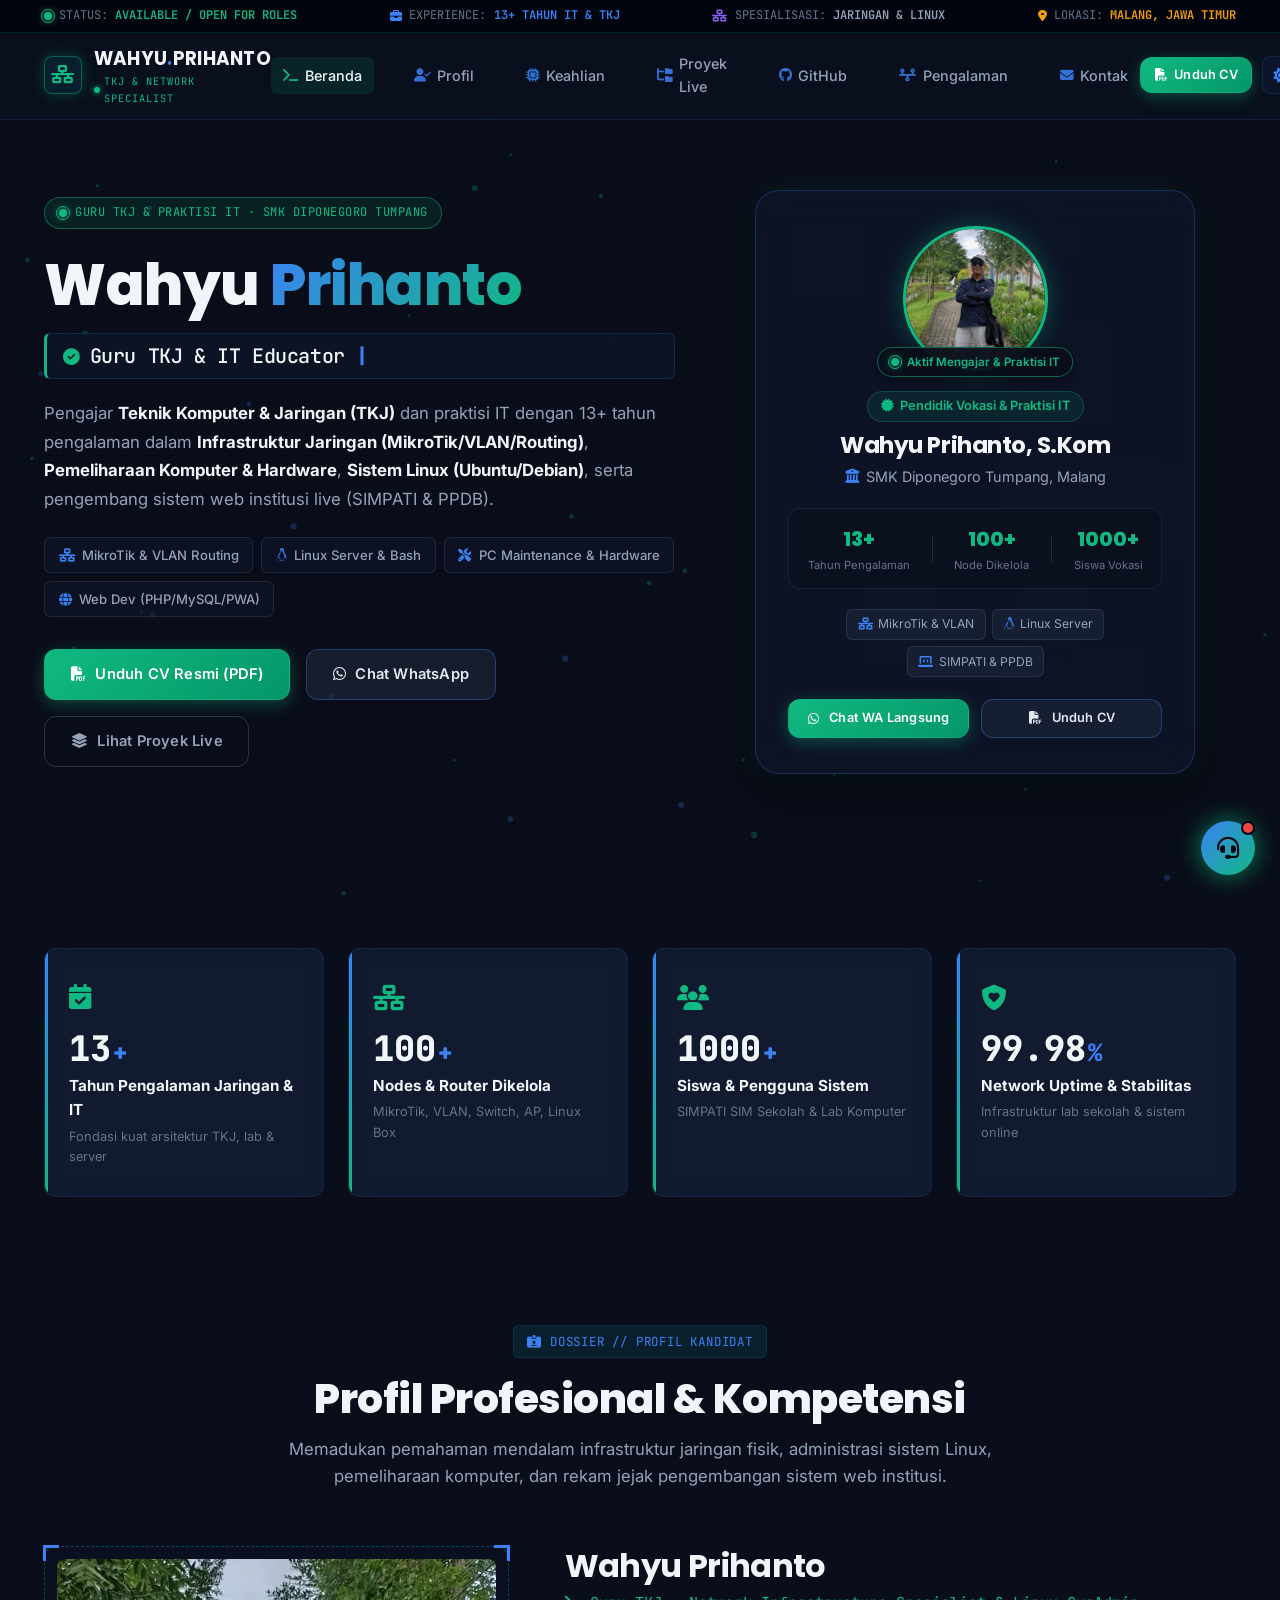
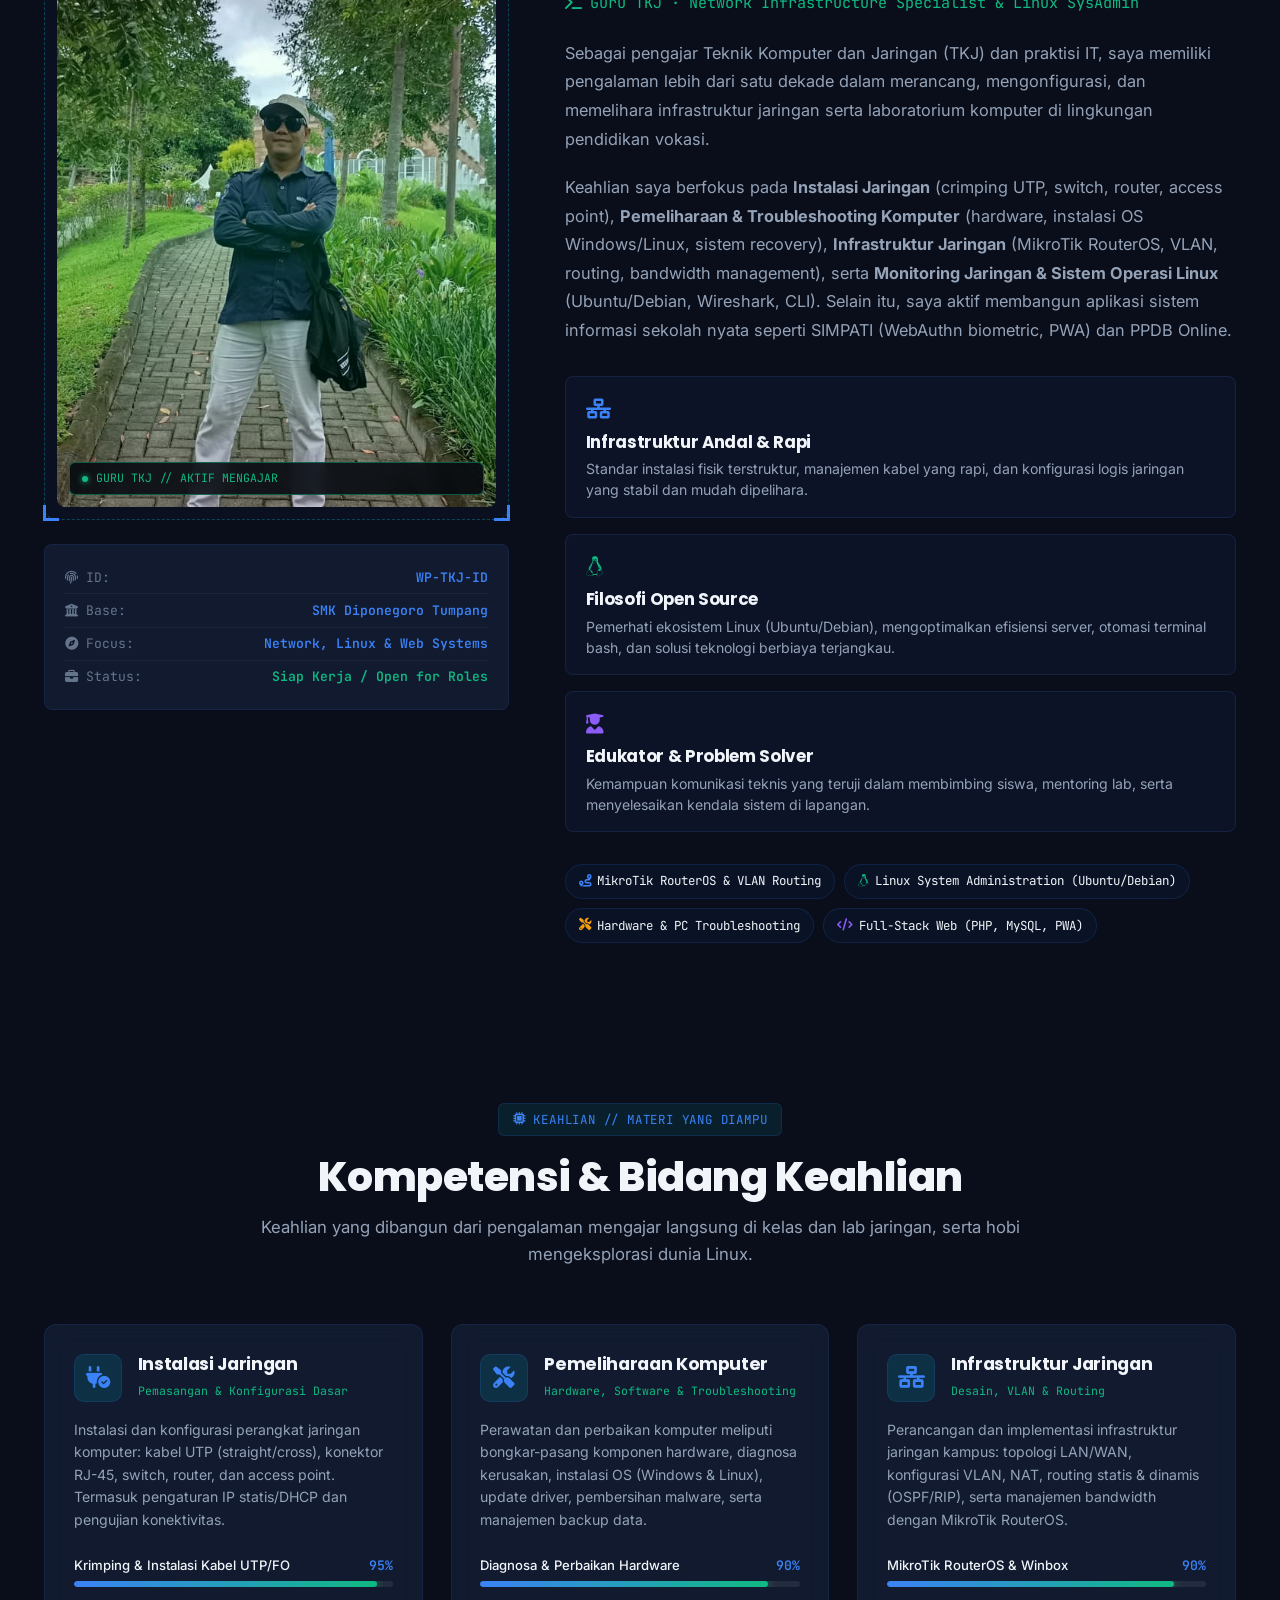
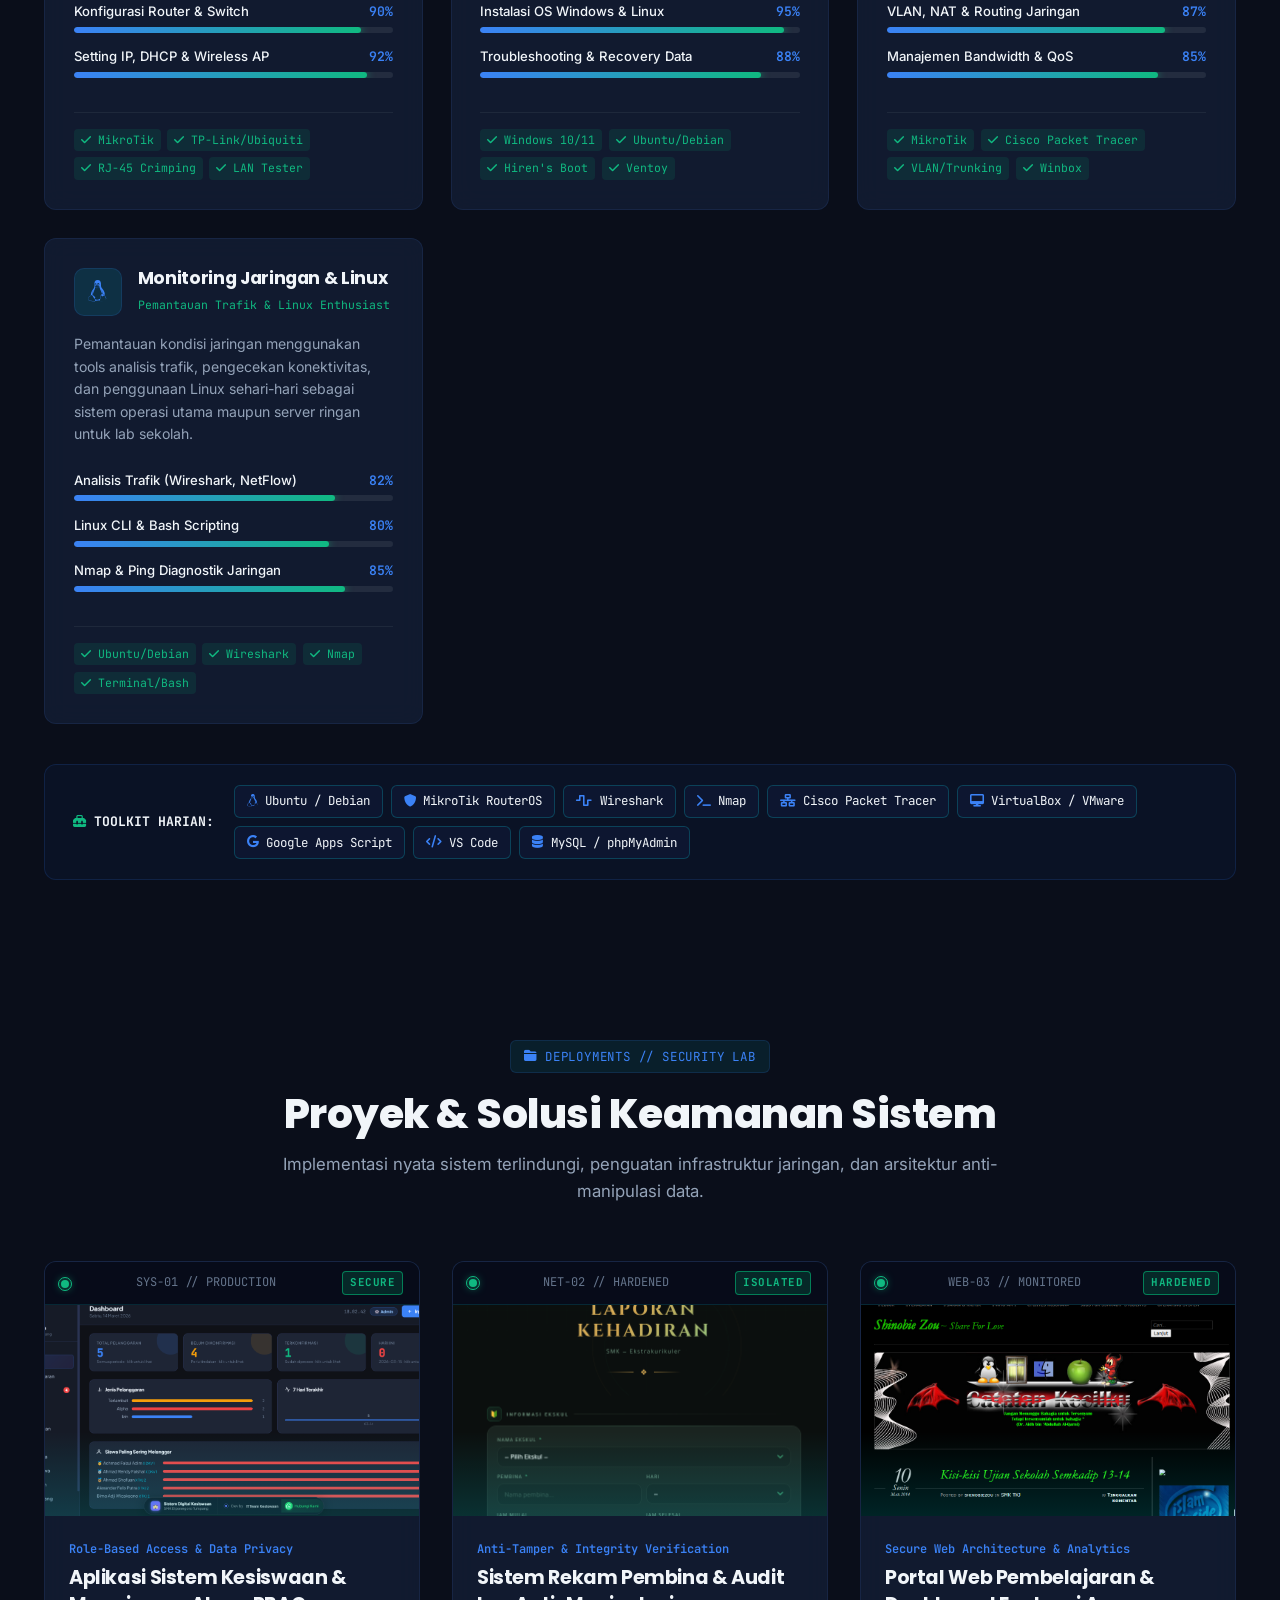
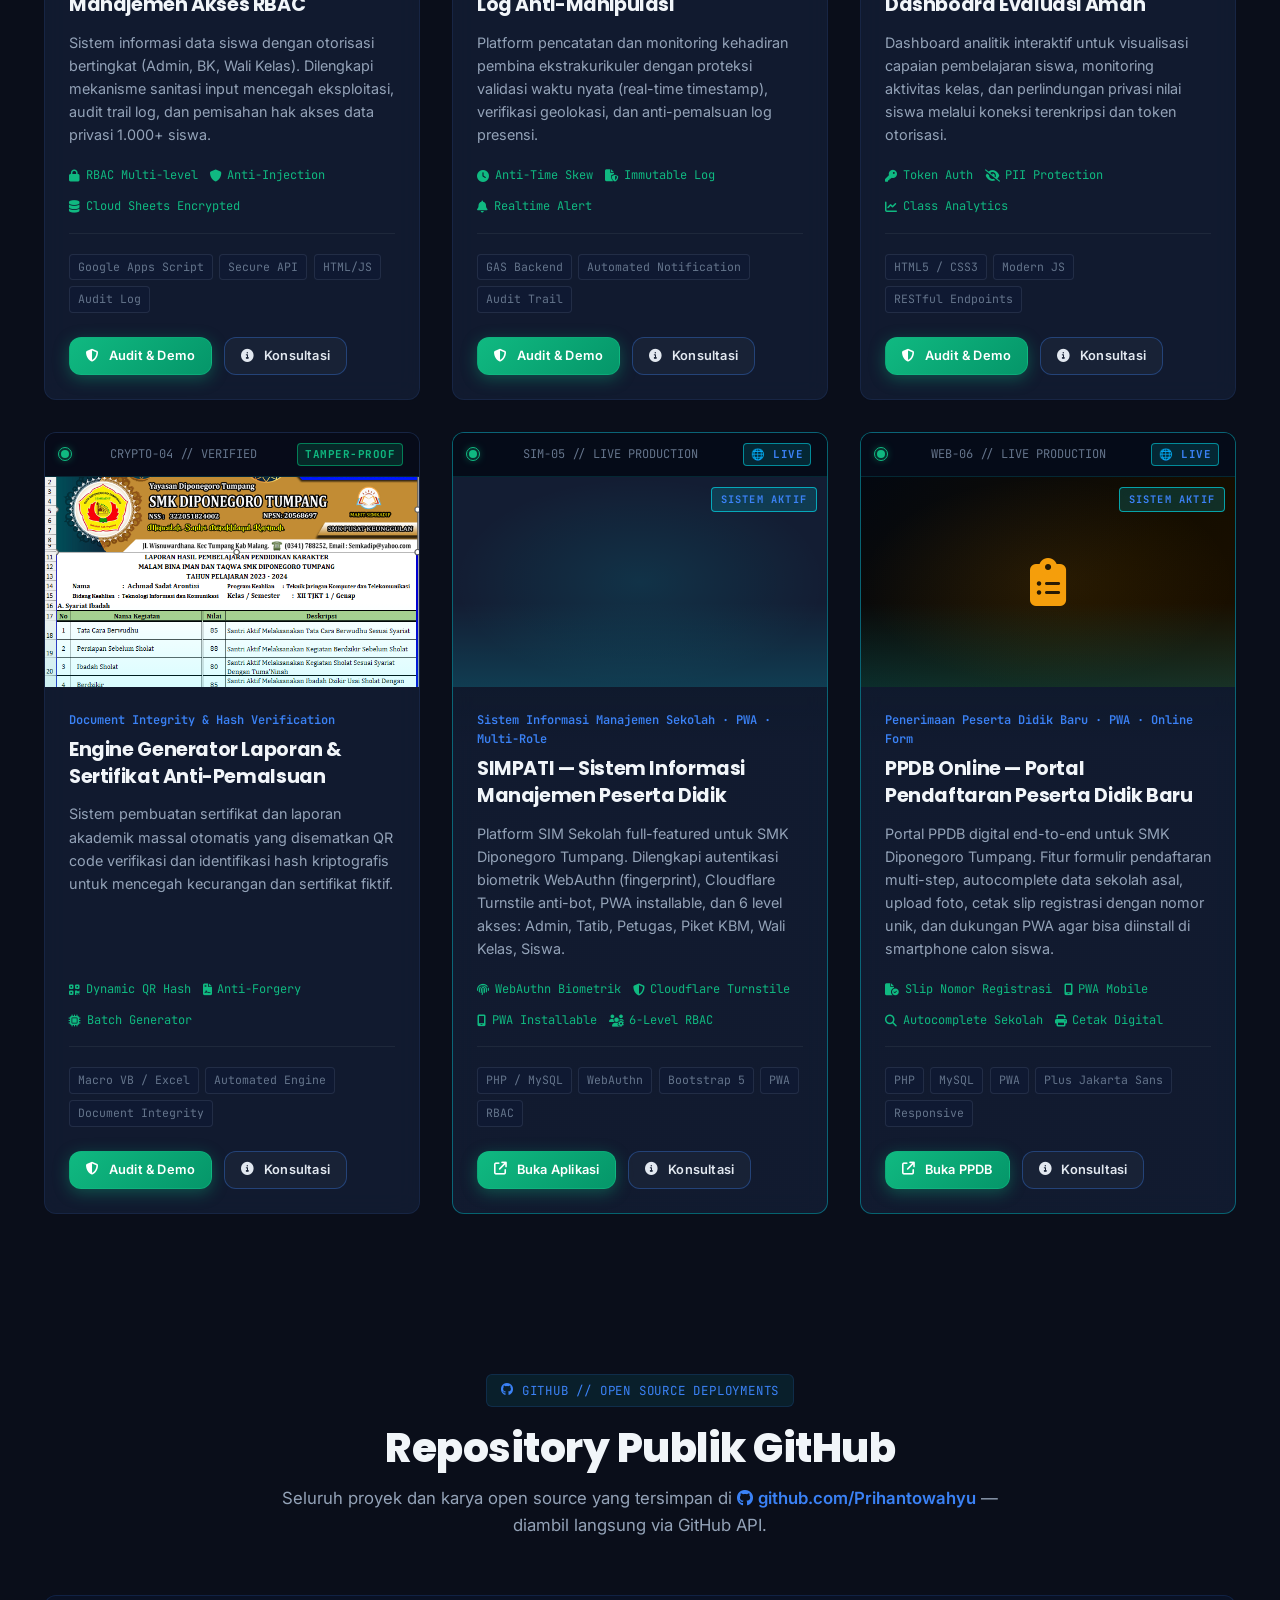
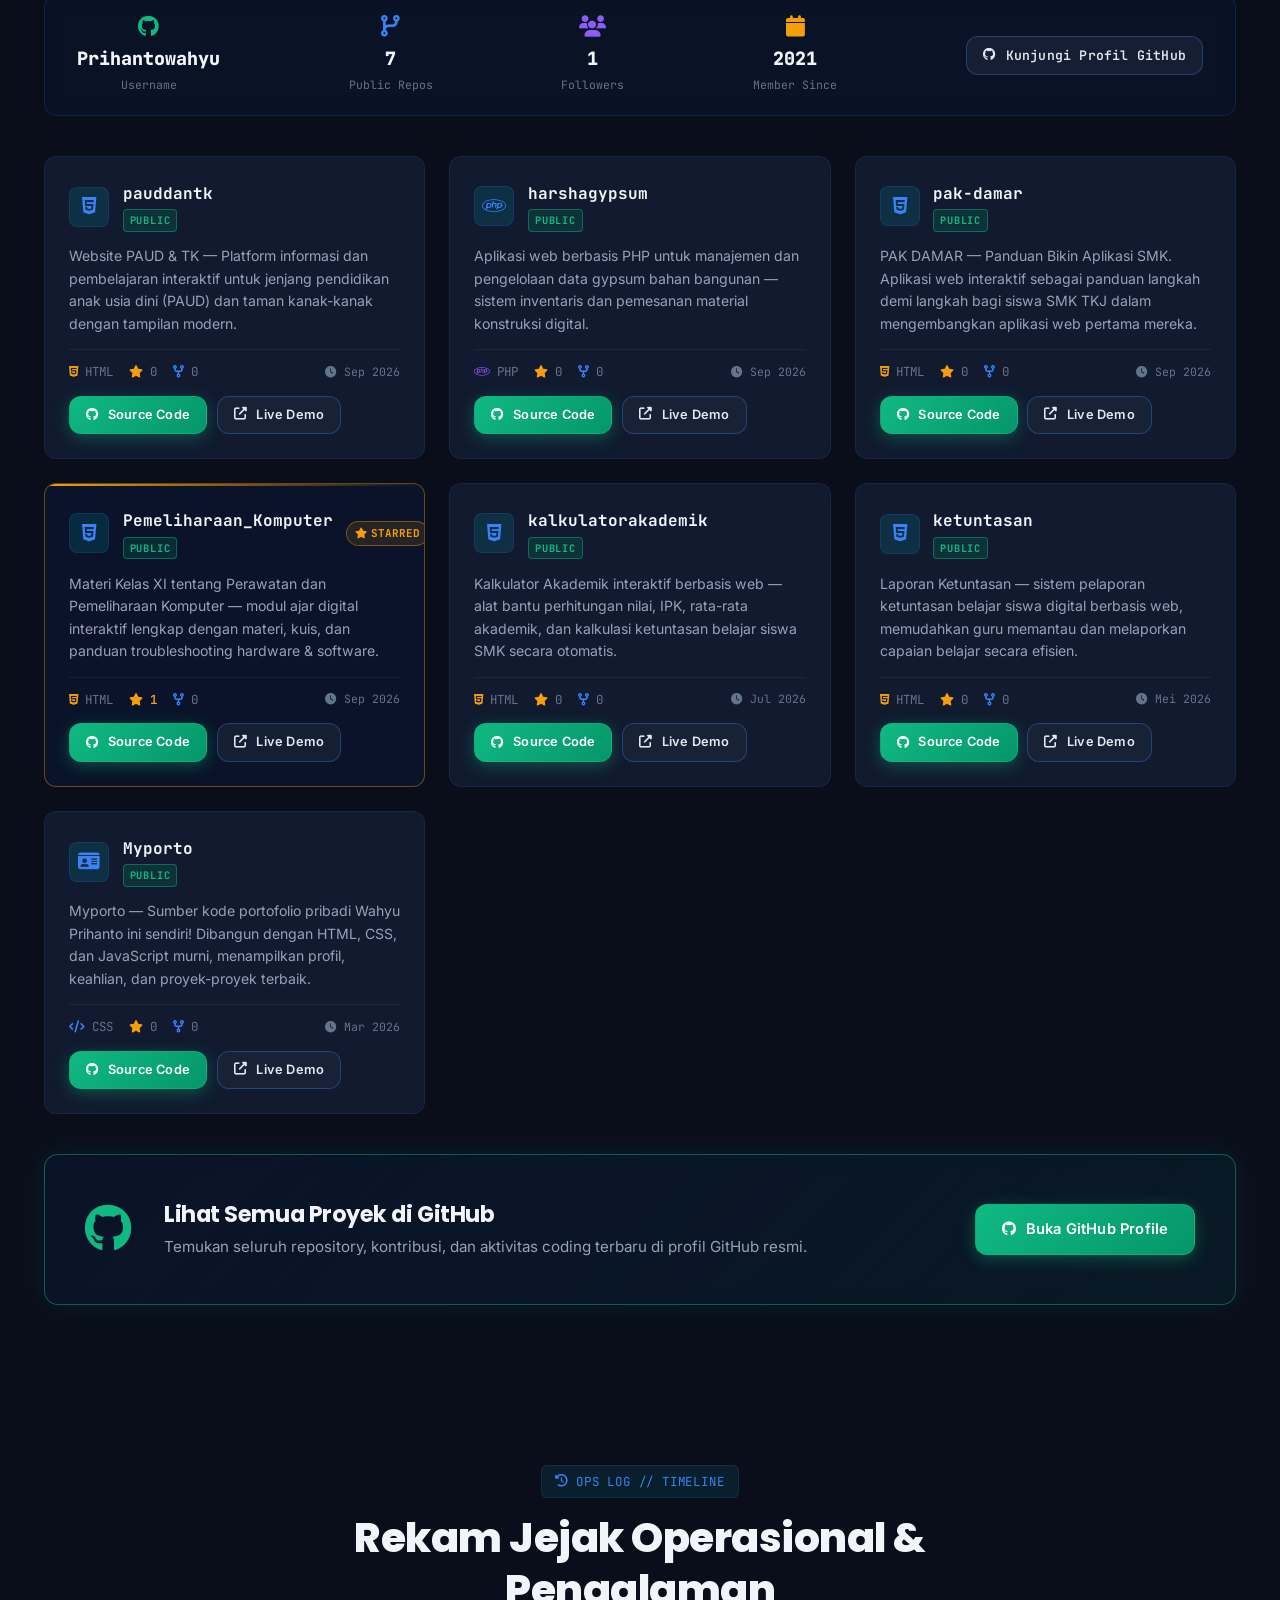
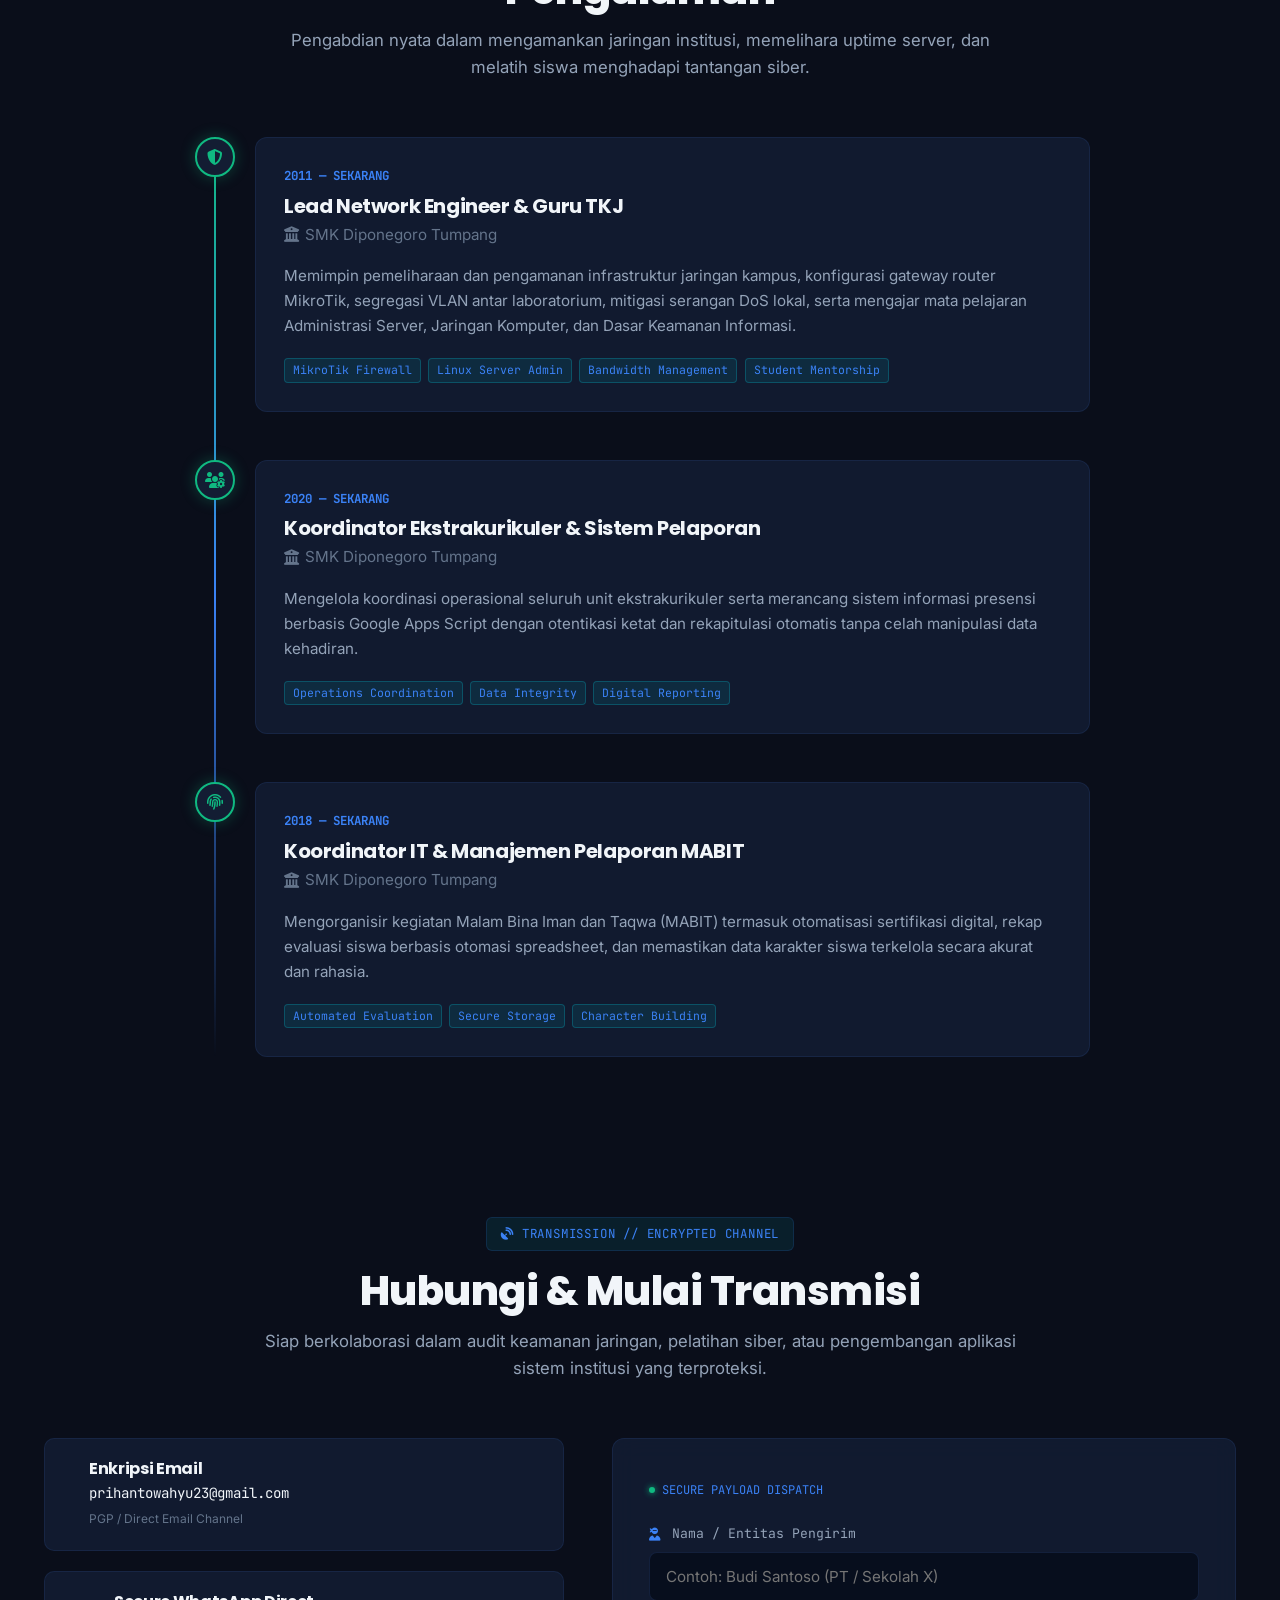
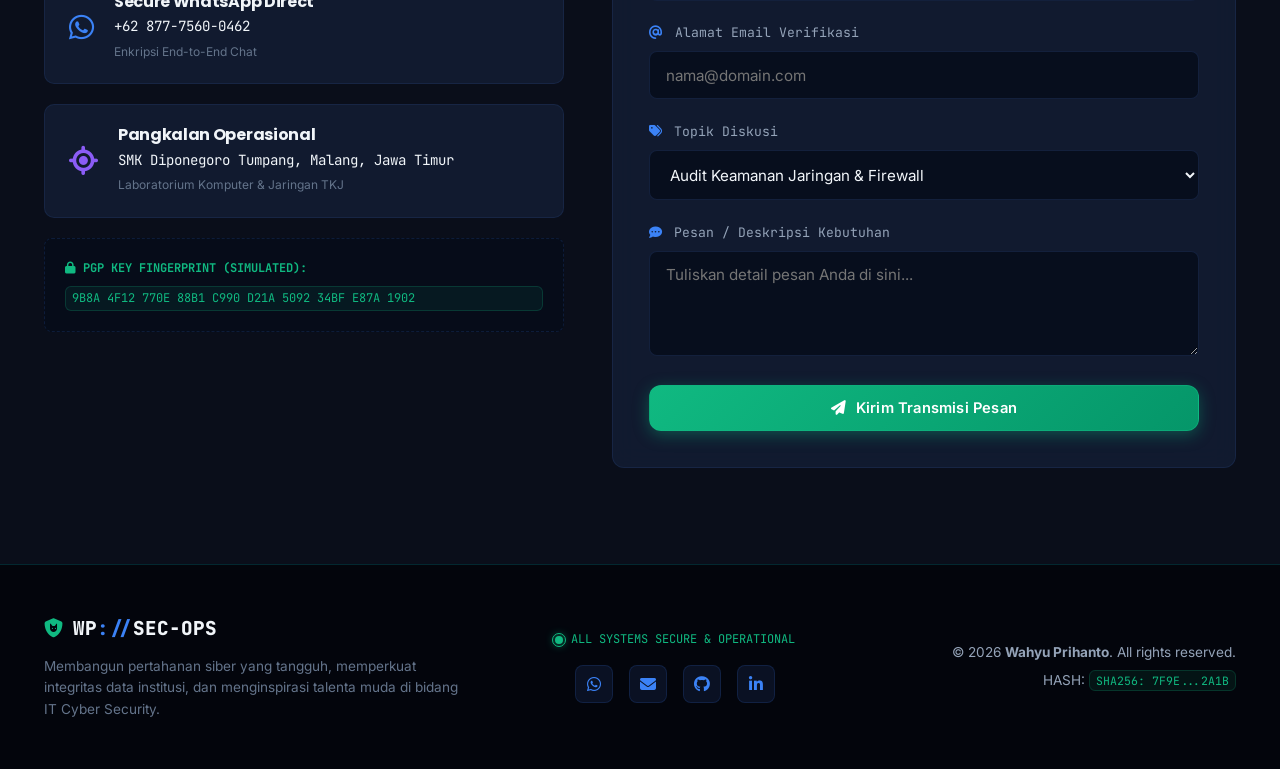
==== index.html @ bedd14dc "Revamp Hero to Modern Professional: replace matrix rain with clean Network Topology canvas, add desk" ====
<!DOCTYPE html>
<html lang="id" itemscope itemtype="https://schema.org/Person">
<head>
    <!-- ==================== PRIMARY SEO ==================== -->
    <meta charset="UTF-8">
    <meta name="viewport" content="width=device-width, initial-scale=1.0, viewport-fit=cover">
    <title>Wahyu Prihanto | Guru TKJ &amp; Spesialis Jaringan Komputer — SMK Diponegoro Tumpang</title>
    <meta name="description" content="Wahyu Prihanto — Guru Teknik Komputer dan Jaringan (TKJ) dengan 13+ tahun pengalaman di SMK Diponegoro Tumpang, Malang. Spesialis MikroTik, VLAN, Linux Server, dan pengembang sistem SIMPATI &amp; PPDB Online.">
    <meta name="keywords" content="Wahyu Prihanto, Guru TKJ Malang, Teknik Komputer Jaringan, MikroTik Specialist, Linux Admin, SMK Diponegoro Tumpang, Jaringan Komputer, SIMPATI PPDB, Network Specialist Indonesia, Web Developer PHP">
    <meta name="author" content="Wahyu Prihanto">
    <meta name="robots" content="index, follow, max-snippet:-1, max-image-preview:large, max-video-preview:-1">
    <meta name="googlebot" content="index, follow">
    <meta name="theme-color" content="#0f2557">
    <meta name="color-scheme" content="dark light">
    <link rel="canonical" href="https://prihantowahyu.github.io/Myporto/">

    <!-- ==================== GEO & LOCAL SEO ==================== -->
    <meta name="geo.region" content="ID-JI">
    <meta name="geo.placename" content="Tumpang, Malang, Jawa Timur">
    <meta name="geo.position" content="-7.998;112.837">
    <meta name="ICBM" content="-7.998, 112.837">

    <!-- ==================== OPEN GRAPH ==================== -->
    <meta property="og:type" content="profile">
    <meta property="og:url" content="https://prihantowahyu.github.io/Myporto/">
    <meta property="og:title" content="Wahyu Prihanto | Guru TKJ &amp; Spesialis Jaringan Komputer">
    <meta property="og:description" content="Guru TKJ berpengalaman 13+ tahun di SMK Diponegoro Tumpang. Spesialis MikroTik, VLAN Routing, Linux Server Administration, dan pengembang sistem informasi sekolah SIMPATI &amp; PPDB Online.">
    <meta property="og:image" content="https://prihantowahyu.github.io/Myporto/images/profile.jpeg">
    <meta property="og:image:width" content="800">
    <meta property="og:image:height" content="800">
    <meta property="og:image:alt" content="Wahyu Prihanto — Guru TKJ dan Spesialis Jaringan Komputer">
    <meta property="og:locale" content="id_ID">
    <meta property="og:site_name" content="Portofolio Wahyu Prihanto">
    <meta property="profile:first_name" content="Wahyu">
    <meta property="profile:last_name" content="Prihanto">
    <meta property="profile:username" content="prihantowahyu">

    <!-- ==================== TWITTER CARD ==================== -->
    <meta name="twitter:card" content="summary_large_image">
    <meta name="twitter:site" content="@prihantowahyu">
    <meta name="twitter:creator" content="@prihantowahyu">
    <meta name="twitter:title" content="Wahyu Prihanto | Guru TKJ &amp; Spesialis Jaringan Komputer">
    <meta name="twitter:description" content="Guru TKJ 13+ tahun, spesialis MikroTik &amp; Linux Server di SMK Diponegoro Tumpang, Malang. Pengembang SIMPATI &amp; PPDB Online.">
    <meta name="twitter:image" content="https://prihantowahyu.github.io/Myporto/images/profile.jpeg">
    <meta name="twitter:image:alt" content="Wahyu Prihanto — Guru TKJ Malang">

    <!-- ==================== MICRODATA INLINE ==================== -->
    <meta itemprop="name" content="Wahyu Prihanto">
    <meta itemprop="jobTitle" content="Guru Teknik Komputer dan Jaringan">
    <meta itemprop="description" content="Guru TKJ dan Spesialis Jaringan Komputer dengan 13+ tahun pengalaman">
    <meta itemprop="image" content="https://prihantowahyu.github.io/Myporto/images/profile.jpeg">

    <!-- ==================== CACHE CONTROL (ANTI-STALE) ==================== -->
    <meta http-equiv="Cache-Control" content="no-cache, no-store, must-revalidate">
    <meta http-equiv="Pragma" content="no-cache">
    <meta http-equiv="Expires" content="0">

    <!-- ==================== PERFORMANCE HINTS ==================== -->
    <link rel="preconnect" href="https://fonts.googleapis.com">
    <link rel="preconnect" href="https://fonts.gstatic.com" crossorigin>
    <link rel="preconnect" href="https://cdnjs.cloudflare.com">
    <link rel="dns-prefetch" href="https://unpkg.com">
    <link rel="preload" href="css/style.css?v=3.2.0" as="style">
    <link rel="preload" href="images/profile.jpeg" as="image" type="image/jpeg">

    <!-- ==================== FONTS & ICONS ==================== -->
    <link href="https://fonts.googleapis.com/css2?family=Inter:wght@300;400;500;600;700;800;900&family=JetBrains+Mono:wght@400;500;600;700&family=Poppins:wght@600;700;800&display=swap" rel="stylesheet">
    <link rel="stylesheet" href="https://cdnjs.cloudflare.com/ajax/libs/font-awesome/6.5.1/css/all.min.css">
    <link href="https://unpkg.com/aos@2.3.1/dist/aos.css" rel="stylesheet">

    <!-- ==================== STYLESHEET ==================== -->
    <link rel="stylesheet" href="css/style.css?v=3.2.0">

</head>
<body class="cyber-body">
    <!-- ==================== CANVAS BACKGROUND ==================== -->
    <canvas id="cyberCanvas" class="cyber-canvas"></canvas>
    <div class="cyber-scanlines" aria-hidden="true"></div>

    <!-- ==================== LOADING ANIMATION ==================== -->
    <div id="loader" class="loader">
        <div class="cyber-loader-box">
            <div class="cyber-loader-radar">
                <div class="radar-sweep"></div>
                <div class="radar-dot"></div>
            </div>
            <div class="loader-terminal-text">
                <span class="prompt-accent">SYS_INIT:</span>
                <span id="loaderStatus">CALIBRATING SECURITY PROTOCOLS...</span>
            </div>
            <div class="loader-progress-bar">
                <div class="loader-progress-fill" id="loaderFill"></div>
            </div>
            <div class="loader-telemetry">
                <span>PORT 443 [TLS 1.3]</span>
                <span>IDS/IPS [ACTIVE]</span>
            </div>
        </div>
    </div>

    <!-- ==================== SCROLL PROGRESS INDICATOR ==================== -->
    <div class="scroll-progress" id="scrollProgress"></div>

    <!-- ==================== TOP TELEMETRY TICKER ==================== -->
    <div class="telemetry-bar" id="telemetryBar">
        <div class="telemetry-inner">
            <div class="telemetry-item">
                <span class="status-pulse-dot online"></span>
                <span class="telemetry-label">STATUS:</span>
                <span class="telemetry-val text-neon-green">AVAILABLE / OPEN FOR ROLES</span>
            </div>
            <div class="telemetry-item">
                <i class="fas fa-briefcase text-neon-cyan"></i>
                <span class="telemetry-label">EXPERIENCE:</span>
                <span class="telemetry-val text-neon-cyan">13+ TAHUN IT & TKJ</span>
            </div>
            <div class="telemetry-item hide-mobile">
                <i class="fas fa-network-wired text-neon-purple"></i>
                <span class="telemetry-label">SPESIALISASI:</span>
                <span class="telemetry-val">JARINGAN & LINUX</span>
            </div>
            <div class="telemetry-item hide-mobile">
                <i class="fas fa-location-dot text-neon-amber"></i>
                <span class="telemetry-label">LOKASI:</span>
                <span class="telemetry-val text-neon-amber">MALANG, JAWA TIMUR</span>
            </div>
        </div>
    </div>

    <!-- ==================== NAVBAR ==================== -->
    <header class="navbar" id="navbar">
        <nav class="nav-container">
            <a href="#home" class="nav-brand" aria-label="Wahyu Prihanto Portofolio">
                <div class="brand-shield">
                    <i class="fas fa-network-wired"></i>
                </div>
                <div class="brand-text">
                    <span class="brand-name">WAHYU<span class="brand-accent">.</span>PRIHANTO</span>
                    <span class="brand-sub"><span class="badge-dot"></span>TKJ & NETWORK SPECIALIST</span>
                </div>
            </a>

            <ul class="nav-links" id="navLinks">
                <li><a href="#home" class="nav-link"><i class="fas fa-terminal"></i> Beranda</a></li>
                <li><a href="#about" class="nav-link"><i class="fas fa-user-check"></i> Profil</a></li>
                <li><a href="#skills" class="nav-link"><i class="fas fa-microchip"></i> Keahlian</a></li>
                <li><a href="#projects" class="nav-link"><i class="fas fa-folder-tree"></i> Proyek Live</a></li>
                <li><a href="#github-repos" class="nav-link"><i class="fab fa-github"></i> GitHub</a></li>
                <li><a href="#experience" class="nav-link"><i class="fas fa-timeline"></i> Pengalaman</a></li>
                <li><a href="#contact" class="nav-link"><i class="fas fa-envelope"></i> Kontak</a></li>
            </ul>

            <div class="nav-actions">
                <a href="cv.html" target="_blank" class="btn btn-cyber-primary btn-sm btn-nav-cv" title="Buka & Unduh CV PDF">
                    <i class="fas fa-file-pdf"></i> <span>Unduh CV</span>
                </a>
                <button class="cyber-btn-icon" id="themeToggle" aria-label="Toggle Cyber Theme" title="Toggle Mode Visual">
                    <i class="fas fa-sun"></i>
                </button>
                <button class="cyber-btn-icon" id="matrixToggle" aria-label="Toggle Matrix Rain" title="Toggle Efek Matrix Rain">
                    <i class="fas fa-barcode"></i>
                </button>
                <button class="nav-toggle" id="navToggle" aria-label="Toggle Navigation Menu">
                    <span></span>
                    <span></span>
                    <span></span>
                </button>
            </div>
        </nav>
    </header>

    <main>
        <!-- ==================== HERO SECTION (COMMAND CENTER) ==================== -->
        <section id="home" class="hero">
            <div class="container hero-container">

                <!-- MOBILE HERO CARD (visible only on phones) -->
                <div class="mobile-hero-card">
                    <div class="mobile-hero-photo-wrap">
                        <img src="images/profile.jpeg" alt="Wahyu Prihanto" class="mobile-hero-photo" onerror="this.style.display='none'; this.nextElementSibling.style.display='flex';">
                        <div class="mobile-hero-photo-placeholder"><i class="fas fa-user-gear"></i></div>
                        <span class="mobile-status-badge"><span class="status-pulse-dot online"></span> Tersedia</span>
                    </div>
                    <div class="mobile-hero-info">
                        <div class="mobile-hero-tag">Guru TKJ · Praktisi IT</div>
                        <h1 class="mobile-hero-name">Wahyu <span class="text-gradient-cyber">Prihanto</span></h1>
                        <p class="mobile-hero-school"><i class="fas fa-building-columns"></i> SMK Diponegoro Tumpang</p>
                    </div>
                    <div class="mobile-hero-stats">
                        <div class="mobile-stat">
                            <span class="mobile-stat-val">13+</span>
                            <span class="mobile-stat-label">Tahun Pengalaman</span>
                        </div>
                        <div class="mobile-stat-divider"></div>
                        <div class="mobile-stat">
                            <span class="mobile-stat-val">100+</span>
                            <span class="mobile-stat-label">Node Dikelola</span>
                        </div>
                        <div class="mobile-stat-divider"></div>
                        <div class="mobile-stat">
                            <span class="mobile-stat-val">1000+</span>
                            <span class="mobile-stat-label">Siswa</span>
                        </div>
                    </div>
                    <div class="mobile-hero-chips">
                        <span class="mobile-chip"><i class="fas fa-network-wired"></i> MikroTik &amp; VLAN</span>
                        <span class="mobile-chip"><i class="fab fa-linux"></i> Linux Server</span>
                        <span class="mobile-chip"><i class="fas fa-screwdriver-wrench"></i> PC Maintenance</span>
                        <span class="mobile-chip"><i class="fas fa-globe"></i> Web Dev PWA</span>
                    </div>
                    <div class="mobile-hero-cta">
                        <a href="cv.html" target="_blank" class="mobile-btn-primary">
                            <i class="fas fa-file-pdf"></i> Unduh CV
                        </a>
                        <a href="https://wa.me/6287775600462" target="_blank" rel="noopener noreferrer" class="mobile-btn-wa">
                            <i class="fab fa-whatsapp"></i> Chat WA
                        </a>
                    </div>
                </div>

                <div class="hero-grid">
                    <!-- Left: Identity & Mission -->
                    <div class="hero-content">
                        <div class="cyber-badge" data-aos="fade-down">
                            <span class="status-pulse-dot online"></span>
                            <span class="cyber-badge-text">GURU TKJ &amp; PRAKTISI IT · SMK DIPONEGORO TUMPANG</span>
                        </div>

                        <h1 class="hero-title" data-aos="fade-up" data-aos-delay="100">
                            Wahyu <span class="text-gradient-cyber">Prihanto</span>
                        </h1>

                        <div class="hero-roles-box" data-aos="fade-up" data-aos-delay="150">
                            <i class="fas fa-circle-check" style="color: var(--accent); font-size: 1.05rem;"></i>
                            <h2 class="hero-subtitle">
                                <span id="typing"></span>
                                <span class="cursor-cyber">|</span>
                            </h2>
                        </div>

                        <p class="hero-description" data-aos="fade-up" data-aos-delay="200">
                            Pengajar <strong>Teknik Komputer & Jaringan (TKJ)</strong> dan praktisi IT dengan 13+ tahun pengalaman dalam <strong>Infrastruktur Jaringan (MikroTik/VLAN/Routing)</strong>, <strong>Pemeliharaan Komputer & Hardware</strong>, <strong>Sistem Linux (Ubuntu/Debian)</strong>, serta pengembang sistem web institusi live (SIMPATI & PPDB).
                        </p>

                        <div class="hero-badges-row" data-aos="fade-up" data-aos-delay="250">
                            <span class="chip-cyber"><i class="fas fa-network-wired"></i> MikroTik & VLAN Routing</span>
                            <span class="chip-cyber"><i class="fab fa-linux"></i> Linux Server & Bash</span>
                            <span class="chip-cyber"><i class="fas fa-screwdriver-wrench"></i> PC Maintenance & Hardware</span>
                            <span class="chip-cyber"><i class="fas fa-globe"></i> Web Dev (PHP/MySQL/PWA)</span>
                        </div>

                        <div class="hero-cta" data-aos="fade-up" data-aos-delay="300">
                            <a href="cv.html" target="_blank" class="btn btn-cyber-primary" id="btnHeroCV">
                                <i class="fas fa-file-pdf"></i>
                                <span>Unduh CV Resmi (PDF)</span>
                            </a>
                            <a href="https://wa.me/6287775600462" target="_blank" rel="noopener noreferrer" class="btn btn-cyber-secondary">
                                <i class="fab fa-whatsapp"></i>
                                <span>Chat WhatsApp</span>
                            </a>
                            <a href="#projects" class="btn btn-cyber-ghost">
                                <i class="fas fa-layer-group"></i>
                                <span>Lihat Proyek Live</span>
                            </a>
                        </div>
                    </div>

                    <!-- Right: Modern Professional Profile Showcase (Desktop) -->
                    <div class="hero-profile-col" data-aos="fade-left" data-aos-delay="200">
                        <div class="pro-profile-card">
                            <div class="pro-photo-frame">
                                <img src="images/profile.jpeg" alt="Wahyu Prihanto - Guru TKJ & Praktisi IT" class="pro-hero-photo" onerror="this.style.display='none'; this.nextElementSibling.style.display='flex';">
                                <div class="pro-photo-placeholder"><i class="fas fa-user-tie"></i></div>
                                <span class="pro-status-badge">
                                    <span class="status-pulse-dot online"></span>
                                    <span>Aktif Mengajar &amp; Praktisi IT</span>
                                </span>
                            </div>

                            <div class="pro-card-info">
                                <div class="pro-badge-role">
                                    <i class="fas fa-certificate"></i> Pendidik Vokasi &amp; Praktisi IT
                                </div>
                                <h3 class="pro-hero-name">Wahyu Prihanto, S.Kom</h3>
                                <p class="pro-hero-school">
                                    <i class="fas fa-building-columns"></i> SMK Diponegoro Tumpang, Malang
                                </p>

                                <div class="pro-stats-grid">
                                    <div class="pro-stat-item">
                                        <span class="pro-stat-val">13+</span>
                                        <span class="pro-stat-lbl">Tahun Pengalaman</span>
                                    </div>
                                    <div class="pro-stat-divider"></div>
                                    <div class="pro-stat-item">
                                        <span class="pro-stat-val">100+</span>
                                        <span class="pro-stat-lbl">Node Dikelola</span>
                                    </div>
                                    <div class="pro-stat-divider"></div>
                                    <div class="pro-stat-item">
                                        <span class="pro-stat-val">1000+</span>
                                        <span class="pro-stat-lbl">Siswa Vokasi</span>
                                    </div>
                                </div>

                                <div class="pro-badges-list">
                                    <span class="pro-badge-chip"><i class="fas fa-network-wired"></i> MikroTik &amp; VLAN</span>
                                    <span class="pro-badge-chip"><i class="fab fa-linux"></i> Linux Server</span>
                                    <span class="pro-badge-chip"><i class="fas fa-laptop-code"></i> SIMPATI &amp; PPDB</span>
                                </div>

                                <div class="pro-card-footer">
                                    <a href="https://wa.me/6287775600462" target="_blank" rel="noopener noreferrer" class="btn btn-cyber-primary btn-sm pro-btn-wa">
                                        <i class="fab fa-whatsapp"></i> Chat WA Langsung
                                    </a>
                                    <a href="cv.html" target="_blank" class="btn btn-cyber-secondary btn-sm pro-btn-cv">
                                        <i class="fas fa-file-pdf"></i> Unduh CV
                                    </a>
                                </div>
                            </div>
                        </div>
                    </div>
                </div>
            </div>
        </section>

        <!-- ==================== TELEMETRY STATS BANNER ==================== -->
        <section class="telemetry-stats-section">
            <div class="container">
                <div class="cyber-metrics-grid">
                    <div class="metric-card" data-aos="fade-up" data-aos-delay="0">
                        <div class="metric-icon"><i class="fas fa-calendar-check"></i></div>
                        <div class="metric-number"><span class="counter" data-target="13">0</span><span class="metric-suffix">+</span></div>
                        <div class="metric-label">Tahun Pengalaman Jaringan & IT</div>
                        <div class="metric-sub">Fondasi kuat arsitektur TKJ, lab & server</div>
                    </div>
                    <div class="metric-card" data-aos="fade-up" data-aos-delay="100">
                        <div class="metric-icon"><i class="fas fa-network-wired"></i></div>
                        <div class="metric-number"><span class="counter" data-target="100">0</span><span class="metric-suffix">+</span></div>
                        <div class="metric-label">Nodes & Router Dikelola</div>
                        <div class="metric-sub">MikroTik, VLAN, Switch, AP, Linux Box</div>
                    </div>
                    <div class="metric-card" data-aos="fade-up" data-aos-delay="200">
                        <div class="metric-icon"><i class="fas fa-users"></i></div>
                        <div class="metric-number"><span class="counter" data-target="1000">0</span><span class="metric-suffix">+</span></div>
                        <div class="metric-label">Siswa & Pengguna Sistem</div>
                        <div class="metric-sub">SIMPATI SIM Sekolah & Lab Komputer</div>
                    </div>
                    <div class="metric-card" data-aos="fade-up" data-aos-delay="300">
                        <div class="metric-icon"><i class="fas fa-shield-heart"></i></div>
                        <div class="metric-number"><span class="counter" data-target="99">0</span>.<span class="counter" data-target="98">0</span><span class="metric-suffix">%</span></div>
                        <div class="metric-label">Network Uptime & Stabilitas</div>
                        <div class="metric-sub">Infrastruktur lab sekolah & sistem online</div>
                    </div>
                </div>
            </div>
        </section>

        <!-- ==================== ABOUT & SECURITY PROFILE ==================== -->
        <section id="about" class="about">
            <div class="container">
                <div class="section-header" data-aos="fade-up">
                    <div class="cyber-section-tag">
                        <i class="fas fa-id-card-clip"></i>
                        <span>DOSSIER // PROFIL KANDIDAT</span>
                    </div>
                    <h2 class="section-title">Profil Profesional & Kompetensi</h2>
                    <p class="section-subtitle">Memadukan pemahaman mendalam infrastruktur jaringan fisik, administrasi sistem Linux, pemeliharaan komputer, dan rekam jejak pengembangan sistem web institusi.</p>
                </div>

                <div class="about-grid">
                    <!-- Photo Column with Cyber HUD Frame -->
                    <div class="about-image-col" data-aos="fade-right">
                        <div class="cyber-frame-wrapper">
                            <div class="cyber-hud-corner tl"></div>
                            <div class="cyber-hud-corner tr"></div>
                            <div class="cyber-hud-corner bl"></div>
                            <div class="cyber-hud-corner br"></div>

                            <div class="about-photo-box">
                                <img src="images/profile.jpeg" alt="Wahyu Prihanto - Guru TKJ & Praktisi IT" class="about-img" onerror="this.style.display='none'; this.nextElementSibling.style.display='flex';">
                                <div class="about-placeholder">
                                    <i class="fas fa-user-gear"></i>
                                </div>
                                <div class="photo-scanline-effect"></div>
                                <div class="photo-overlay-badge">
                                    <span class="badge-dot pulse-fast"></span>
                                    <span>GURU TKJ // AKTIF MENGAJAR</span>
                                </div>
                            </div>
                        </div>

                        <!-- System Specs Box -->
                        <div class="cyber-specs-box">
                            <div class="spec-row">
                                <span class="spec-label"><i class="fas fa-fingerprint"></i> ID:</span>
                                <span class="spec-val">WP-TKJ-ID</span>
                            </div>
                            <div class="spec-row">
                                <span class="spec-label"><i class="fas fa-building-columns"></i> Base:</span>
                                <span class="spec-val">SMK Diponegoro Tumpang</span>
                            </div>
                            <div class="spec-row">
                                <span class="spec-label"><i class="fas fa-compass"></i> Focus:</span>
                                <span class="spec-val">Network, Linux & Web Systems</span>
                            </div>
                            <div class="spec-row">
                                <span class="spec-label"><i class="fas fa-briefcase"></i> Status:</span>
                                <span class="spec-val text-neon-green">Siap Kerja / Open for Roles</span>
                            </div>
                        </div>
                    </div>

                    <!-- Details Column -->
                    <div class="about-content-col" data-aos="fade-left">
                        <div class="about-lead">
                            <h3>Wahyu Prihanto</h3>
                            <p class="about-role-text">
                                <i class="fas fa-terminal text-neon-green"></i>
                                Guru TKJ · Network Infrastructure Specialist & Linux SysAdmin
                            </p>
                        </div>

                        <p class="about-text">
                            Sebagai pengajar Teknik Komputer dan Jaringan (TKJ) dan praktisi IT, saya memiliki pengalaman lebih dari satu dekade dalam merancang, mengonfigurasi, dan memelihara infrastruktur jaringan serta laboratorium komputer di lingkungan pendidikan vokasi.
                        </p>

                        <p class="about-text">
                            Keahlian saya berfokus pada <strong>Instalasi Jaringan</strong> (crimping UTP, switch, router, access point), <strong>Pemeliharaan & Troubleshooting Komputer</strong> (hardware, instalasi OS Windows/Linux, sistem recovery), <strong>Infrastruktur Jaringan</strong> (MikroTik RouterOS, VLAN, routing, bandwidth management), serta <strong>Monitoring Jaringan & Sistem Operasi Linux</strong> (Ubuntu/Debian, Wireshark, CLI). Selain itu, saya aktif membangun aplikasi sistem informasi sekolah nyata seperti SIMPATI (WebAuthn biometric, PWA) dan PPDB Online.
                        </p>

                        <!-- 3 Core Principles / Work Ethics -->
                        <div class="principles-grid">
                            <div class="principle-card">
                                <div class="principle-icon"><i class="fas fa-network-wired text-neon-cyan"></i></div>
                                <h4>Infrastruktur Andal & Rapi</h4>
                                <p>Standar instalasi fisik terstruktur, manajemen kabel yang rapi, dan konfigurasi logis jaringan yang stabil dan mudah dipelihara.</p>
                            </div>
                            <div class="principle-card">
                                <div class="principle-icon"><i class="fab fa-linux text-neon-green"></i></div>
                                <h4>Filosofi Open Source</h4>
                                <p>Pemerhati ekosistem Linux (Ubuntu/Debian), mengoptimalkan efisiensi server, otomasi terminal bash, dan solusi teknologi berbiaya terjangkau.</p>
                            </div>
                            <div class="principle-card">
                                <div class="principle-icon"><i class="fas fa-user-graduate text-neon-purple"></i></div>
                                <h4>Edukator & Problem Solver</h4>
                                <p>Kemampuan komunikasi teknis yang teruji dalam membimbing siswa, mentoring lab, serta menyelesaikan kendala sistem di lapangan.</p>
                            </div>
                        </div>

                        <div class="cert-badges-row">
                            <span class="cert-pill"><i class="fas fa-route text-neon-cyan"></i> MikroTik RouterOS & VLAN Routing</span>
                            <span class="cert-pill"><i class="fab fa-linux text-neon-green"></i> Linux System Administration (Ubuntu/Debian)</span>
                            <span class="cert-pill"><i class="fas fa-screwdriver-wrench text-neon-amber"></i> Hardware & PC Troubleshooting</span>
                            <span class="cert-pill"><i class="fas fa-code text-neon-purple"></i> Full-Stack Web (PHP, MySQL, PWA)</span>
                        </div>
                    </div>
                </div>
            </div>
        </section>

        <!-- ==================== SKILLS & KEAHLIAN SECTION ==================== -->
        <section id="skills" class="skills">
            <div class="container">
                <div class="section-header" data-aos="fade-up">
                    <div class="cyber-section-tag">
                        <i class="fas fa-microchip"></i>
                        <span>KEAHLIAN // MATERI YANG DIAMPU</span>
                    </div>
                    <h2 class="section-title">Kompetensi & Bidang Keahlian</h2>
                    <p class="section-subtitle">Keahlian yang dibangun dari pengalaman mengajar langsung di kelas dan lab jaringan, serta hobi mengeksplorasi dunia Linux.</p>
                </div>

                <div class="cyber-skills-grid">

                    <!-- Domain 1: Instalasi Jaringan -->
                    <div class="cyber-skill-card" data-aos="fade-up" data-aos-delay="0">
                        <div class="skill-card-header">
                            <div class="skill-card-icon"><i class="fas fa-plug-circle-check"></i></div>
                            <div class="skill-card-title">
                                <h3>Instalasi Jaringan</h3>
                                <span>Pemasangan & Konfigurasi Dasar</span>
                            </div>
                        </div>
                        <p class="skill-card-desc">
                            Instalasi dan konfigurasi perangkat jaringan komputer: kabel UTP (straight/cross), konektor RJ-45, switch, router, dan access point. Termasuk pengaturan IP statis/DHCP dan pengujian konektivitas.
                        </p>
                        <div class="skill-item-row">
                            <div class="skill-info">
                                <span>Krimping & Instalasi Kabel UTP/FO</span>
                                <span class="skill-percentage">95%</span>
                            </div>
                            <div class="skill-track"><div class="skill-fill" style="--level: 95%"></div></div>
                        </div>
                        <div class="skill-item-row">
                            <div class="skill-info">
                                <span>Konfigurasi Router & Switch</span>
                                <span class="skill-percentage">90%</span>
                            </div>
                            <div class="skill-track"><div class="skill-fill" style="--level: 90%"></div></div>
                        </div>
                        <div class="skill-item-row">
                            <div class="skill-info">
                                <span>Setting IP, DHCP & Wireless AP</span>
                                <span class="skill-percentage">92%</span>
                            </div>
                            <div class="skill-track"><div class="skill-fill" style="--level: 92%"></div></div>
                        </div>
                        <div class="skill-tools-tags">
                            <span><i class="fas fa-check"></i> MikroTik</span>
                            <span><i class="fas fa-check"></i> TP-Link/Ubiquiti</span>
                            <span><i class="fas fa-check"></i> RJ-45 Crimping</span>
                            <span><i class="fas fa-check"></i> LAN Tester</span>
                        </div>
                    </div>

                    <!-- Domain 2: Pemeliharaan Komputer -->
                    <div class="cyber-skill-card" data-aos="fade-up" data-aos-delay="100">
                        <div class="skill-card-header">
                            <div class="skill-card-icon"><i class="fas fa-screwdriver-wrench"></i></div>
                            <div class="skill-card-title">
                                <h3>Pemeliharaan Komputer</h3>
                                <span>Hardware, Software & Troubleshooting</span>
                            </div>
                        </div>
                        <p class="skill-card-desc">
                            Perawatan dan perbaikan komputer meliputi bongkar-pasang komponen hardware, diagnosa kerusakan, instalasi OS (Windows & Linux), update driver, pembersihan malware, serta manajemen backup data.
                        </p>
                        <div class="skill-item-row">
                            <div class="skill-info">
                                <span>Diagnosa & Perbaikan Hardware</span>
                                <span class="skill-percentage">90%</span>
                            </div>
                            <div class="skill-track"><div class="skill-fill" style="--level: 90%"></div></div>
                        </div>
                        <div class="skill-item-row">
                            <div class="skill-info">
                                <span>Instalasi OS Windows & Linux</span>
                                <span class="skill-percentage">95%</span>
                            </div>
                            <div class="skill-track"><div class="skill-fill" style="--level: 95%"></div></div>
                        </div>
                        <div class="skill-item-row">
                            <div class="skill-info">
                                <span>Troubleshooting & Recovery Data</span>
                                <span class="skill-percentage">88%</span>
                            </div>
                            <div class="skill-track"><div class="skill-fill" style="--level: 88%"></div></div>
                        </div>
                        <div class="skill-tools-tags">
                            <span><i class="fas fa-check"></i> Windows 10/11</span>
                            <span><i class="fas fa-check"></i> Ubuntu/Debian</span>
                            <span><i class="fas fa-check"></i> Hiren's Boot</span>
                            <span><i class="fas fa-check"></i> Ventoy</span>
                        </div>
                    </div>

                    <!-- Domain 3: Infrastruktur Jaringan -->
                    <div class="cyber-skill-card" data-aos="fade-up" data-aos-delay="200">
                        <div class="skill-card-header">
                            <div class="skill-card-icon"><i class="fas fa-network-wired"></i></div>
                            <div class="skill-card-title">
                                <h3>Infrastruktur Jaringan</h3>
                                <span>Desain, VLAN & Routing</span>
                            </div>
                        </div>
                        <p class="skill-card-desc">
                            Perancangan dan implementasi infrastruktur jaringan kampus: topologi LAN/WAN, konfigurasi VLAN, NAT, routing statis & dinamis (OSPF/RIP), serta manajemen bandwidth dengan MikroTik RouterOS.
                        </p>
                        <div class="skill-item-row">
                            <div class="skill-info">
                                <span>MikroTik RouterOS & Winbox</span>
                                <span class="skill-percentage">90%</span>
                            </div>
                            <div class="skill-track"><div class="skill-fill" style="--level: 90%"></div></div>
                        </div>
                        <div class="skill-item-row">
                            <div class="skill-info">
                                <span>VLAN, NAT & Routing Jaringan</span>
                                <span class="skill-percentage">87%</span>
                            </div>
                            <div class="skill-track"><div class="skill-fill" style="--level: 87%"></div></div>
                        </div>
                        <div class="skill-item-row">
                            <div class="skill-info">
                                <span>Manajemen Bandwidth & QoS</span>
                                <span class="skill-percentage">85%</span>
                            </div>
                            <div class="skill-track"><div class="skill-fill" style="--level: 85%"></div></div>
                        </div>
                        <div class="skill-tools-tags">
                            <span><i class="fas fa-check"></i> MikroTik</span>
                            <span><i class="fas fa-check"></i> Cisco Packet Tracer</span>
                            <span><i class="fas fa-check"></i> VLAN/Trunking</span>
                            <span><i class="fas fa-check"></i> Winbox</span>
                        </div>
                    </div>

                    <!-- Domain 4: Monitoring Jaringan & Linux -->
                    <div class="cyber-skill-card" data-aos="fade-up" data-aos-delay="300">
                        <div class="skill-card-header">
                            <div class="skill-card-icon"><i class="fab fa-linux"></i></div>
                            <div class="skill-card-title">
                                <h3>Monitoring Jaringan & Linux</h3>
                                <span>Pemantauan Trafik & Linux Enthusiast</span>
                            </div>
                        </div>
                        <p class="skill-card-desc">
                            Pemantauan kondisi jaringan menggunakan tools analisis trafik, pengecekan konektivitas, dan penggunaan Linux sehari-hari sebagai sistem operasi utama maupun server ringan untuk lab sekolah.
                        </p>
                        <div class="skill-item-row">
                            <div class="skill-info">
                                <span>Analisis Trafik (Wireshark, NetFlow)</span>
                                <span class="skill-percentage">82%</span>
                            </div>
                            <div class="skill-track"><div class="skill-fill" style="--level: 82%"></div></div>
                        </div>
                        <div class="skill-item-row">
                            <div class="skill-info">
                                <span>Linux CLI & Bash Scripting</span>
                                <span class="skill-percentage">80%</span>
                            </div>
                            <div class="skill-track"><div class="skill-fill" style="--level: 80%"></div></div>
                        </div>
                        <div class="skill-item-row">
                            <div class="skill-info">
                                <span>Nmap & Ping Diagnostik Jaringan</span>
                                <span class="skill-percentage">85%</span>
                            </div>
                            <div class="skill-track"><div class="skill-fill" style="--level: 85%"></div></div>
                        </div>
                        <div class="skill-tools-tags">
                            <span><i class="fas fa-check"></i> Ubuntu/Debian</span>
                            <span><i class="fas fa-check"></i> Wireshark</span>
                            <span><i class="fas fa-check"></i> Nmap</span>
                            <span><i class="fas fa-check"></i> Terminal/Bash</span>
                        </div>
                    </div>
                </div>

                <!-- Toolkit Bar -->
                <div class="radar-summary-card" data-aos="fade-up">
                    <div class="radar-badge">
                        <i class="fas fa-toolbox text-neon-green"></i>
                        <span>TOOLKIT HARIAN:</span>
                    </div>
                    <div class="radar-chips-list">
                        <span class="tool-badge"><i class="fab fa-linux"></i> Ubuntu / Debian</span>
                        <span class="tool-badge"><i class="fas fa-shield"></i> MikroTik RouterOS</span>
                        <span class="tool-badge"><i class="fas fa-wave-square"></i> Wireshark</span>
                        <span class="tool-badge"><i class="fas fa-terminal"></i> Nmap</span>
                        <span class="tool-badge"><i class="fas fa-network-wired"></i> Cisco Packet Tracer</span>
                        <span class="tool-badge"><i class="fas fa-desktop"></i> VirtualBox / VMware</span>
                        <span class="tool-badge"><i class="fab fa-google"></i> Google Apps Script</span>
                        <span class="tool-badge"><i class="fas fa-code"></i> VS Code</span>
                        <span class="tool-badge"><i class="fas fa-database"></i> MySQL / phpMyAdmin</span>
                    </div>
                </div>
            </div>
        </section>


        <!-- ==================== SECURITY PROJECTS SECTION ==================== -->
        <section id="projects" class="projects">
            <div class="container">
                <div class="section-header" data-aos="fade-up">
                    <div class="cyber-section-tag">
                        <i class="fas fa-folder-closed"></i>
                        <span>DEPLOYMENTS // SECURITY LAB</span>
                    </div>
                    <h2 class="section-title">Proyek & Solusi Keamanan Sistem</h2>
                    <p class="section-subtitle">Implementasi nyata sistem terlindungi, penguatan infrastruktur jaringan, dan arsitektur anti-manipulasi data.</p>
                </div>

                <div class="projects-grid">
                    <!-- Project 1: SIS RBAC -->
                    <article class="project-cyber-card" data-aos="fade-up" data-aos-delay="0">
                        <div class="project-header-bar">
                            <span class="status-pulse-dot online"></span>
                            <span class="project-id-tag">SYS-01 // PRODUCTION</span>
                            <span class="security-level-pill secure">SECURE</span>
                        </div>
                        <div class="project-image-box">
                            <img src="images/siswa.png" alt="Aplikasi Sistem Kesiswaan Terenkripsi" class="project-img" onerror="this.style.display='none'; this.nextElementSibling.style.display='flex'">
                            <div class="project-placeholder"><i class="fas fa-shield-virus"></i></div>
                            <div class="project-overlay-scan"></div>
                        </div>
                        <div class="project-content">
                            <div class="project-meta-category">Role-Based Access & Data Privacy</div>
                            <h3>Aplikasi Sistem Kesiswaan & Manajemen Akses RBAC</h3>
                            <p>
                                Sistem informasi data siswa dengan otorisasi bertingkat (Admin, BK, Wali Kelas). Dilengkapi mekanisme sanitasi input mencegah eksploitasi, audit trail log, dan pemisahan hak akses data privasi 1.000+ siswa.
                            </p>
                            <div class="project-security-features">
                                <span><i class="fas fa-lock"></i> RBAC Multi-level</span>
                                <span><i class="fas fa-shield"></i> Anti-Injection</span>
                                <span><i class="fas fa-database"></i> Cloud Sheets Encrypted</span>
                            </div>
                            <div class="project-tags">
                                <span>Google Apps Script</span>
                                <span>Secure API</span>
                                <span>HTML/JS</span>
                                <span>Audit Log</span>
                            </div>
                            <div class="project-actions">
                                <a href="https://wa.me/6287775600462?text=Halo%20Pak%20Wahyu,%20saya%20tertarik%20dengan%20Sistem%20Kesiswaan%20RBAC" class="btn btn-cyber-primary btn-sm" target="_blank" rel="noopener noreferrer">
                                    <i class="fas fa-shield-halved"></i> Audit & Demo
                                </a>
                                <a href="#contact" class="btn btn-cyber-secondary btn-sm">
                                    <i class="fas fa-circle-info"></i> Konsultasi
                                </a>
                            </div>
                        </div>
                    </article>

                    <!-- Project 2: Campus Network Defense -->
                    <article class="project-cyber-card" data-aos="fade-up" data-aos-delay="100">
                        <div class="project-header-bar">
                            <span class="status-pulse-dot online"></span>
                            <span class="project-id-tag">NET-02 // HARDENED</span>
                            <span class="security-level-pill secure">ISOLATED</span>
                        </div>
                        <div class="project-image-box">
                            <img src="images/ekstra.png" alt="Sistem Rekam Kehadiran Anti-Tamper" class="project-img" onerror="this.style.display='none'; this.nextElementSibling.style.display='flex'">
                            <div class="project-placeholder"><i class="fas fa-network-wired"></i></div>
                            <div class="project-overlay-scan"></div>
                        </div>
                        <div class="project-content">
                            <div class="project-meta-category">Anti-Tamper & Integrity Verification</div>
                            <h3>Sistem Rekam Pembina & Audit Log Anti-Manipulasi</h3>
                            <p>
                                Platform pencatatan dan monitoring kehadiran pembina ekstrakurikuler dengan proteksi validasi waktu nyata (real-time timestamp), verifikasi geolokasi, dan anti-pemalsuan log presensi.
                            </p>
                            <div class="project-security-features">
                                <span><i class="fas fa-clock"></i> Anti-Time Skew</span>
                                <span><i class="fas fa-file-shield"></i> Immutable Log</span>
                                <span><i class="fas fa-bell"></i> Realtime Alert</span>
                            </div>
                            <div class="project-tags">
                                <span>GAS Backend</span>
                                <span>Automated Notification</span>
                                <span>Audit Trail</span>
                            </div>
                            <div class="project-actions">
                                <a href="https://wa.me/6287775600462?text=Halo%20Pak%20Wahyu,%20saya%20tertarik%20dengan%20Sistem%20Rekam%20Pembina" class="btn btn-cyber-primary btn-sm" target="_blank" rel="noopener noreferrer">
                                    <i class="fas fa-shield-halved"></i> Audit & Demo
                                </a>
                                <a href="#contact" class="btn btn-cyber-secondary btn-sm">
                                    <i class="fas fa-circle-info"></i> Konsultasi
                                </a>
                            </div>
                        </div>
                    </article>

                    <!-- Project 3: Interactive Learning & Secure Dashboard -->
                    <article class="project-cyber-card" data-aos="fade-up" data-aos-delay="200">
                        <div class="project-header-bar">
                            <span class="status-pulse-dot online"></span>
                            <span class="project-id-tag">WEB-03 // MONITORED</span>
                            <span class="security-level-pill secure">HARDENED</span>
                        </div>
                        <div class="project-image-box">
                            <img src="images/belajar.png" alt="Dashboard Web Pembelajaran Interaktif" class="project-img" onerror="this.style.display='none'; this.nextElementSibling.style.display='flex'">
                            <div class="project-placeholder"><i class="fas fa-chalkboard-user"></i></div>
                            <div class="project-overlay-scan"></div>
                        </div>
                        <div class="project-content">
                            <div class="project-meta-category">Secure Web Architecture & Analytics</div>
                            <h3>Portal Web Pembelajaran & Dashboard Evaluasi Aman</h3>
                            <p>
                                Dashboard analitik interaktif untuk visualisasi capaian pembelajaran siswa, monitoring aktivitas kelas, dan perlindungan privasi nilai siswa melalui koneksi terenkripsi dan token otorisasi.
                            </p>
                            <div class="project-security-features">
                                <span><i class="fas fa-key"></i> Token Auth</span>
                                <span><i class="fas fa-eye-slash"></i> PII Protection</span>
                                <span><i class="fas fa-chart-line"></i> Class Analytics</span>
                            </div>
                            <div class="project-tags">
                                <span>HTML5 / CSS3</span>
                                <span>Modern JS</span>
                                <span>RESTful Endpoints</span>
                            </div>
                            <div class="project-actions">
                                <a href="https://wa.me/6287775600462?text=Halo%20Pak%20Wahyu,%20saya%20tertarik%20dengan%20Web%20Pembelajaran%20Aman" class="btn btn-cyber-primary btn-sm" target="_blank" rel="noopener noreferrer">
                                    <i class="fas fa-shield-halved"></i> Audit & Demo
                                </a>
                                <a href="#contact" class="btn btn-cyber-secondary btn-sm">
                                    <i class="fas fa-circle-info"></i> Konsultasi
                                </a>
                            </div>
                        </div>
                    </article>

                    <!-- Project 4: Tamper-Proof Certificate Generator -->
                    <article class="project-cyber-card" data-aos="fade-up" data-aos-delay="300">
                        <div class="project-header-bar">
                            <span class="status-pulse-dot online"></span>
                            <span class="project-id-tag">CRYPTO-04 // VERIFIED</span>
                            <span class="security-level-pill secure">TAMPER-PROOF</span>
                        </div>
                        <div class="project-image-box">
                            <img src="images/mabit.png" alt="Generator Laporan & Sertifikat Digital Berverifikasi Hash" class="project-img" onerror="this.style.display='none'; this.nextElementSibling.style.display='flex'">
                            <div class="project-placeholder"><i class="fas fa-certificate"></i></div>
                            <div class="project-overlay-scan"></div>
                        </div>
                        <div class="project-content">
                            <div class="project-meta-category">Document Integrity & Hash Verification</div>
                            <h3>Engine Generator Laporan & Sertifikat Anti-Pemalsuan</h3>
                            <p>
                                Sistem pembuatan sertifikat dan laporan akademik massal otomatis yang disematkan QR code verifikasi dan identifikasi hash kriptografis untuk mencegah kecurangan dan sertifikat fiktif.
                            </p>
                            <div class="project-security-features">
                                <span><i class="fas fa-qrcode"></i> Dynamic QR Hash</span>
                                <span><i class="fas fa-file-contract"></i> Anti-Forgery</span>
                                <span><i class="fas fa-microchip"></i> Batch Generator</span>
                            </div>
                            <div class="project-tags">
                                <span>Macro VB / Excel</span>
                                <span>Automated Engine</span>
                                <span>Document Integrity</span>
                            </div>
                            <div class="project-actions">
                                <a href="https://wa.me/6287775600462?text=Halo%20Pak%20Wahyu,%20saya%20tertarik%20dengan%20Sertifikat%20Anti-Pemalsuan" class="btn btn-cyber-primary btn-sm" target="_blank" rel="noopener noreferrer">
                                    <i class="fas fa-shield-halved"></i> Audit & Demo
                                </a>
                                <a href="#contact" class="btn btn-cyber-secondary btn-sm">
                                    <i class="fas fa-circle-info"></i> Konsultasi
                                </a>
                            </div>
                        </div>
                    </article>

                    <!-- Project 5: SIMPATI — SIM Peserta Didik (LIVE) -->
                    <article class="project-cyber-card featured-live" data-aos="fade-up" data-aos-delay="400">
                        <div class="project-header-bar">
                            <span class="status-pulse-dot online"></span>
                            <span class="project-id-tag">SIM-05 // LIVE PRODUCTION</span>
                            <span class="security-level-pill live">🌐 LIVE</span>
                        </div>
                        <div class="project-image-box">
                            <div class="project-placeholder live-placeholder"><i class="fas fa-shield-check"></i></div>
                            <div class="project-overlay-scan"></div>
                            <div class="live-badge-overlay">SISTEM AKTIF</div>
                        </div>
                        <div class="project-content">
                            <div class="project-meta-category">Sistem Informasi Manajemen Sekolah · PWA · Multi-Role</div>
                            <h3>SIMPATI — Sistem Informasi Manajemen Peserta Didik</h3>
                            <p>
                                Platform SIM Sekolah full-featured untuk SMK Diponegoro Tumpang. Dilengkapi autentikasi biometrik WebAuthn (fingerprint), Cloudflare Turnstile anti-bot, PWA installable, dan 6 level akses: Admin, Tatib, Petugas, Piket KBM, Wali Kelas, Siswa.
                            </p>
                            <div class="project-security-features">
                                <span><i class="fas fa-fingerprint"></i> WebAuthn Biometrik</span>
                                <span><i class="fas fa-shield-halved"></i> Cloudflare Turnstile</span>
                                <span><i class="fas fa-mobile-screen"></i> PWA Installable</span>
                                <span><i class="fas fa-users-gear"></i> 6-Level RBAC</span>
                            </div>
                            <div class="project-tags">
                                <span>PHP / MySQL</span>
                                <span>WebAuthn</span>
                                <span>Bootstrap 5</span>
                                <span>PWA</span>
                                <span>RBAC</span>
                            </div>
                            <div class="project-actions">
                                <a href="https://simpatismkdiponegorotumpang.id/auth/login" class="btn btn-cyber-primary btn-sm" target="_blank" rel="noopener noreferrer">
                                    <i class="fas fa-arrow-up-right-from-square"></i> Buka Aplikasi
                                </a>
                                <a href="https://wa.me/6287775600462?text=Halo%20Pak%20Wahyu,%20saya%20tertarik%20dengan%20SIMPATI%20SIM%20Sekolah" class="btn btn-cyber-secondary btn-sm" target="_blank" rel="noopener noreferrer">
                                    <i class="fas fa-circle-info"></i> Konsultasi
                                </a>
                            </div>
                        </div>
                    </article>

                    <!-- Project 6: PPDB Online (LIVE) -->
                    <article class="project-cyber-card featured-live" data-aos="fade-up" data-aos-delay="500">
                        <div class="project-header-bar">
                            <span class="status-pulse-dot online"></span>
                            <span class="project-id-tag">WEB-06 // LIVE PRODUCTION</span>
                            <span class="security-level-pill live">🌐 LIVE</span>
                        </div>
                        <div class="project-image-box">
                            <div class="project-placeholder live-placeholder ppdb-placeholder"><i class="fas fa-clipboard-list"></i></div>
                            <div class="project-overlay-scan"></div>
                            <div class="live-badge-overlay">SISTEM AKTIF</div>
                        </div>
                        <div class="project-content">
                            <div class="project-meta-category">Penerimaan Peserta Didik Baru · PWA · Online Form</div>
                            <h3>PPDB Online — Portal Pendaftaran Peserta Didik Baru</h3>
                            <p>
                                Portal PPDB digital end-to-end untuk SMK Diponegoro Tumpang. Fitur formulir pendaftaran multi-step, autocomplete data sekolah asal, upload foto, cetak slip registrasi dengan nomor unik, dan dukungan PWA agar bisa diinstall di smartphone calon siswa.
                            </p>
                            <div class="project-security-features">
                                <span><i class="fas fa-file-circle-check"></i> Slip Nomor Registrasi</span>
                                <span><i class="fas fa-mobile-screen"></i> PWA Mobile</span>
                                <span><i class="fas fa-magnifying-glass"></i> Autocomplete Sekolah</span>
                                <span><i class="fas fa-print"></i> Cetak Digital</span>
                            </div>
                            <div class="project-tags">
                                <span>PHP</span>
                                <span>MySQL</span>
                                <span>PWA</span>
                                <span>Plus Jakarta Sans</span>
                                <span>Responsive</span>
                            </div>
                            <div class="project-actions">
                                <a href="https://ppdb.simpatismkdiponegorotumpang.id/index.php" class="btn btn-cyber-primary btn-sm" target="_blank" rel="noopener noreferrer">
                                    <i class="fas fa-arrow-up-right-from-square"></i> Buka PPDB
                                </a>
                                <a href="https://wa.me/6287775600462?text=Halo%20Pak%20Wahyu,%20saya%20tertarik%20dengan%20PPDB%20Online" class="btn btn-cyber-secondary btn-sm" target="_blank" rel="noopener noreferrer">
                                    <i class="fas fa-circle-info"></i> Konsultasi
                                </a>
                            </div>
                        </div>
                    </article>

                </div>
            </div>
        </section>

        <!-- ==================== GITHUB REPOSITORIES SECTION ==================== -->
        <section id="github-repos" class="github-repos-section">
            <div class="container">
                <div class="section-header" data-aos="fade-up">
                    <div class="cyber-section-tag">
                        <i class="fab fa-github"></i>
                        <span>GITHUB // OPEN SOURCE DEPLOYMENTS</span>
                    </div>
                    <h2 class="section-title">Repository Publik GitHub</h2>
                    <p class="section-subtitle">Seluruh proyek dan karya open source yang tersimpan di <a href="https://github.com/Prihantowahyu" target="_blank" rel="noopener noreferrer" class="gh-profile-link"><i class="fab fa-github"></i> github.com/Prihantowahyu</a> — diambil langsung via GitHub API.</p>
                </div>

                <!-- GitHub Profile Stats Bar -->
                <div class="gh-stats-bar" data-aos="fade-up">
                    <div class="gh-stat">
                        <i class="fab fa-github text-neon-green"></i>
                        <span class="gh-stat-val">Prihantowahyu</span>
                        <span class="gh-stat-label">Username</span>
                    </div>
                    <div class="gh-stat">
                        <i class="fas fa-code-branch text-neon-cyan"></i>
                        <span class="gh-stat-val">7</span>
                        <span class="gh-stat-label">Public Repos</span>
                    </div>
                    <div class="gh-stat">
                        <i class="fas fa-users text-neon-purple"></i>
                        <span class="gh-stat-val">1</span>
                        <span class="gh-stat-label">Followers</span>
                    </div>
                    <div class="gh-stat">
                        <i class="fas fa-calendar text-neon-amber"></i>
                        <span class="gh-stat-val">2021</span>
                        <span class="gh-stat-label">Member Since</span>
                    </div>
                    <a href="https://github.com/Prihantowahyu" target="_blank" rel="noopener noreferrer" class="btn btn-cyber-secondary btn-sm gh-visit-btn">
                        <i class="fab fa-github"></i> Kunjungi Profil GitHub
                    </a>
                </div>

                <div class="gh-repos-grid">

                    <!-- REPO 1: pauddantk -->
                    <article class="gh-repo-card" data-aos="fade-up" data-aos-delay="0">
                        <div class="gh-repo-header">
                            <div class="gh-repo-icon"><i class="fab fa-html5"></i></div>
                            <div class="gh-repo-meta">
                                <span class="gh-repo-name">pauddantk</span>
                                <span class="gh-repo-visibility public">PUBLIC</span>
                            </div>
                        </div>
                        <p class="gh-repo-desc">Website PAUD & TK — Platform informasi dan pembelajaran interaktif untuk jenjang pendidikan anak usia dini (PAUD) dan taman kanak-kanak dengan tampilan modern.</p>
                        <div class="gh-repo-stats">
                            <span><i class="fab fa-html5 text-neon-amber"></i> HTML</span>
                            <span><i class="fas fa-star text-neon-amber"></i> 0</span>
                            <span><i class="fas fa-code-fork text-neon-cyan"></i> 0</span>
                            <span class="gh-repo-updated"><i class="fas fa-clock"></i> Sep 2026</span>
                        </div>
                        <div class="gh-repo-actions">
                            <a href="https://github.com/Prihantowahyu/pauddantk" target="_blank" rel="noopener noreferrer" class="btn btn-cyber-primary btn-sm">
                                <i class="fab fa-github"></i> Source Code
                            </a>
                            <a href="https://prihantowahyu.github.io/pauddantk" target="_blank" rel="noopener noreferrer" class="btn btn-cyber-secondary btn-sm">
                                <i class="fas fa-external-link-alt"></i> Live Demo
                            </a>
                        </div>
                    </article>

                    <!-- REPO 2: harshagypsum -->
                    <article class="gh-repo-card" data-aos="fade-up" data-aos-delay="80">
                        <div class="gh-repo-header">
                            <div class="gh-repo-icon"><i class="fab fa-php"></i></div>
                            <div class="gh-repo-meta">
                                <span class="gh-repo-name">harshagypsum</span>
                                <span class="gh-repo-visibility public">PUBLIC</span>
                            </div>
                        </div>
                        <p class="gh-repo-desc">Aplikasi web berbasis PHP untuk manajemen dan pengelolaan data gypsum bahan bangunan — sistem inventaris dan pemesanan material konstruksi digital.</p>
                        <div class="gh-repo-stats">
                            <span><i class="fab fa-php text-neon-purple"></i> PHP</span>
                            <span><i class="fas fa-star text-neon-amber"></i> 0</span>
                            <span><i class="fas fa-code-fork text-neon-cyan"></i> 0</span>
                            <span class="gh-repo-updated"><i class="fas fa-clock"></i> Sep 2026</span>
                        </div>
                        <div class="gh-repo-actions">
                            <a href="https://github.com/Prihantowahyu/harshagypsum" target="_blank" rel="noopener noreferrer" class="btn btn-cyber-primary btn-sm">
                                <i class="fab fa-github"></i> Source Code
                            </a>
                            <a href="https://prihantowahyu.github.io/harshagypsum" target="_blank" rel="noopener noreferrer" class="btn btn-cyber-secondary btn-sm">
                                <i class="fas fa-external-link-alt"></i> Live Demo
                            </a>
                        </div>
                    </article>

                    <!-- REPO 3: pak-damar -->
                    <article class="gh-repo-card" data-aos="fade-up" data-aos-delay="160">
                        <div class="gh-repo-header">
                            <div class="gh-repo-icon"><i class="fab fa-html5"></i></div>
                            <div class="gh-repo-meta">
                                <span class="gh-repo-name">pak-damar</span>
                                <span class="gh-repo-visibility public">PUBLIC</span>
                            </div>
                        </div>
                        <p class="gh-repo-desc">PAK DAMAR — Panduan Bikin Aplikasi SMK. Aplikasi web interaktif sebagai panduan langkah demi langkah bagi siswa SMK TKJ dalam mengembangkan aplikasi web pertama mereka.</p>
                        <div class="gh-repo-stats">
                            <span><i class="fab fa-html5 text-neon-amber"></i> HTML</span>
                            <span><i class="fas fa-star text-neon-amber"></i> 0</span>
                            <span><i class="fas fa-code-fork text-neon-cyan"></i> 0</span>
                            <span class="gh-repo-updated"><i class="fas fa-clock"></i> Sep 2026</span>
                        </div>
                        <div class="gh-repo-actions">
                            <a href="https://github.com/Prihantowahyu/pak-damar" target="_blank" rel="noopener noreferrer" class="btn btn-cyber-primary btn-sm">
                                <i class="fab fa-github"></i> Source Code
                            </a>
                            <a href="https://prihantowahyu.github.io/pak-damar" target="_blank" rel="noopener noreferrer" class="btn btn-cyber-secondary btn-sm">
                                <i class="fas fa-external-link-alt"></i> Live Demo
                            </a>
                        </div>
                    </article>

                    <!-- REPO 4: Pemeliharaan_Komputer -->
                    <article class="gh-repo-card featured" data-aos="fade-up" data-aos-delay="240">
                        <div class="gh-repo-header">
                            <div class="gh-repo-icon"><i class="fab fa-html5"></i></div>
                            <div class="gh-repo-meta">
                                <span class="gh-repo-name">Pemeliharaan_Komputer</span>
                                <span class="gh-repo-visibility public">PUBLIC</span>
                            </div>
                            <span class="gh-featured-badge"><i class="fas fa-star"></i> STARRED</span>
                        </div>
                        <p class="gh-repo-desc">Materi Kelas XI tentang Perawatan dan Pemeliharaan Komputer — modul ajar digital interaktif lengkap dengan materi, kuis, dan panduan troubleshooting hardware & software.</p>
                        <div class="gh-repo-stats">
                            <span><i class="fab fa-html5 text-neon-amber"></i> HTML</span>
                            <span class="starred"><i class="fas fa-star text-neon-amber"></i> 1</span>
                            <span><i class="fas fa-code-fork text-neon-cyan"></i> 0</span>
                            <span class="gh-repo-updated"><i class="fas fa-clock"></i> Sep 2026</span>
                        </div>
                        <div class="gh-repo-actions">
                            <a href="https://github.com/Prihantowahyu/Pemeliharaan_Komputer" target="_blank" rel="noopener noreferrer" class="btn btn-cyber-primary btn-sm">
                                <i class="fab fa-github"></i> Source Code
                            </a>
                            <a href="https://prihantowahyu.github.io/Pemeliharaan_Komputer" target="_blank" rel="noopener noreferrer" class="btn btn-cyber-secondary btn-sm">
                                <i class="fas fa-external-link-alt"></i> Live Demo
                            </a>
                        </div>
                    </article>

                    <!-- REPO 5: kalkulatorakademik -->
                    <article class="gh-repo-card" data-aos="fade-up" data-aos-delay="320">
                        <div class="gh-repo-header">
                            <div class="gh-repo-icon"><i class="fab fa-html5"></i></div>
                            <div class="gh-repo-meta">
                                <span class="gh-repo-name">kalkulatorakademik</span>
                                <span class="gh-repo-visibility public">PUBLIC</span>
                            </div>
                        </div>
                        <p class="gh-repo-desc">Kalkulator Akademik interaktif berbasis web — alat bantu perhitungan nilai, IPK, rata-rata akademik, dan kalkulasi ketuntasan belajar siswa SMK secara otomatis.</p>
                        <div class="gh-repo-stats">
                            <span><i class="fab fa-html5 text-neon-amber"></i> HTML</span>
                            <span><i class="fas fa-star text-neon-amber"></i> 0</span>
                            <span><i class="fas fa-code-fork text-neon-cyan"></i> 0</span>
                            <span class="gh-repo-updated"><i class="fas fa-clock"></i> Jul 2026</span>
                        </div>
                        <div class="gh-repo-actions">
                            <a href="https://github.com/Prihantowahyu/kalkulatorakademik" target="_blank" rel="noopener noreferrer" class="btn btn-cyber-primary btn-sm">
                                <i class="fab fa-github"></i> Source Code
                            </a>
                            <a href="https://prihantowahyu.github.io/kalkulatorakademik" target="_blank" rel="noopener noreferrer" class="btn btn-cyber-secondary btn-sm">
                                <i class="fas fa-external-link-alt"></i> Live Demo
                            </a>
                        </div>
                    </article>

                    <!-- REPO 6: ketuntasan -->
                    <article class="gh-repo-card" data-aos="fade-up" data-aos-delay="400">
                        <div class="gh-repo-header">
                            <div class="gh-repo-icon"><i class="fab fa-html5"></i></div>
                            <div class="gh-repo-meta">
                                <span class="gh-repo-name">ketuntasan</span>
                                <span class="gh-repo-visibility public">PUBLIC</span>
                            </div>
                        </div>
                        <p class="gh-repo-desc">Laporan Ketuntasan — sistem pelaporan ketuntasan belajar siswa digital berbasis web, memudahkan guru memantau dan melaporkan capaian belajar secara efisien.</p>
                        <div class="gh-repo-stats">
                            <span><i class="fab fa-html5 text-neon-amber"></i> HTML</span>
                            <span><i class="fas fa-star text-neon-amber"></i> 0</span>
                            <span><i class="fas fa-code-fork text-neon-cyan"></i> 0</span>
                            <span class="gh-repo-updated"><i class="fas fa-clock"></i> Mei 2026</span>
                        </div>
                        <div class="gh-repo-actions">
                            <a href="https://github.com/Prihantowahyu/ketuntasan" target="_blank" rel="noopener noreferrer" class="btn btn-cyber-primary btn-sm">
                                <i class="fab fa-github"></i> Source Code
                            </a>
                            <a href="https://prihantowahyu.github.io/ketuntasan" target="_blank" rel="noopener noreferrer" class="btn btn-cyber-secondary btn-sm">
                                <i class="fas fa-external-link-alt"></i> Live Demo
                            </a>
                        </div>
                    </article>

                    <!-- REPO 7: Myporto -->
                    <article class="gh-repo-card" data-aos="fade-up" data-aos-delay="480">
                        <div class="gh-repo-header">
                            <div class="gh-repo-icon"><i class="fas fa-id-card"></i></div>
                            <div class="gh-repo-meta">
                                <span class="gh-repo-name">Myporto</span>
                                <span class="gh-repo-visibility public">PUBLIC</span>
                            </div>
                        </div>
                        <p class="gh-repo-desc">Myporto — Sumber kode portofolio pribadi Wahyu Prihanto ini sendiri! Dibangun dengan HTML, CSS, dan JavaScript murni, menampilkan profil, keahlian, dan proyek-proyek terbaik.</p>
                        <div class="gh-repo-stats">
                            <span><i class="fas fa-code text-neon-cyan"></i> CSS</span>
                            <span><i class="fas fa-star text-neon-amber"></i> 0</span>
                            <span><i class="fas fa-code-fork text-neon-cyan"></i> 0</span>
                            <span class="gh-repo-updated"><i class="fas fa-clock"></i> Mar 2026</span>
                        </div>
                        <div class="gh-repo-actions">
                            <a href="https://github.com/Prihantowahyu/Myporto" target="_blank" rel="noopener noreferrer" class="btn btn-cyber-primary btn-sm">
                                <i class="fab fa-github"></i> Source Code
                            </a>
                            <a href="https://prihantowahyu.github.io/Myporto" target="_blank" rel="noopener noreferrer" class="btn btn-cyber-secondary btn-sm">
                                <i class="fas fa-external-link-alt"></i> Live Demo
                            </a>
                        </div>
                    </article>

                </div>

                <!-- GitHub CTA Banner -->
                <div class="gh-cta-banner" data-aos="fade-up">
                    <div class="gh-cta-icon"><i class="fab fa-github"></i></div>
                    <div class="gh-cta-text">
                        <h3>Lihat Semua Proyek di GitHub</h3>
                        <p>Temukan seluruh repository, kontribusi, dan aktivitas coding terbaru di profil GitHub resmi.</p>
                    </div>
                    <a href="https://github.com/Prihantowahyu" target="_blank" rel="noopener noreferrer" class="btn btn-cyber-primary">
                        <i class="fab fa-github"></i> Buka GitHub Profile
                    </a>
                </div>

            </div>
        </section>

        <!-- ==================== OPERATIONS & INCIDENT DEFENSE TIMELINE ==================== -->
        <section id="experience" class="experience">
            <div class="container">
                <div class="section-header" data-aos="fade-up">
                    <div class="cyber-section-tag">
                        <i class="fas fa-clock-rotate-left"></i>
                        <span>OPS LOG // TIMELINE</span>
                    </div>
                    <h2 class="section-title">Rekam Jejak Operasional & Pengalaman</h2>
                    <p class="section-subtitle">Pengabdian nyata dalam mengamankan jaringan institusi, memelihara uptime server, dan melatih siswa menghadapi tantangan siber.</p>
                </div>

                <div class="cyber-timeline">
                    <!-- Timeline Item 1 -->
                    <div class="timeline-block" data-aos="fade-right">
                        <div class="timeline-cyber-node">
                            <i class="fas fa-shield-halved"></i>
                        </div>
                        <div class="timeline-cyber-card">
                            <div class="timeline-badge-date">2011 — SEKARANG</div>
                            <h3 class="timeline-role">Lead Network Engineer & Guru TKJ</h3>
                            <div class="timeline-institution"><i class="fas fa-building-columns"></i> SMK Diponegoro Tumpang</div>
                            <p class="timeline-desc">
                                Memimpin pemeliharaan dan pengamanan infrastruktur jaringan kampus, konfigurasi gateway router MikroTik, segregasi VLAN antar laboratorium, mitigasi serangan DoS lokal, serta mengajar mata pelajaran Administrasi Server, Jaringan Komputer, dan Dasar Keamanan Informasi.
                            </p>
                            <div class="timeline-tags">
                                <span>MikroTik Firewall</span>
                                <span>Linux Server Admin</span>
                                <span>Bandwidth Management</span>
                                <span>Student Mentorship</span>
                            </div>
                        </div>
                    </div>

                    <!-- Timeline Item 2 -->
                    <div class="timeline-block" data-aos="fade-left">
                        <div class="timeline-cyber-node">
                            <i class="fas fa-users-gear"></i>
                        </div>
                        <div class="timeline-cyber-card">
                            <div class="timeline-badge-date">2020 — SEKARANG</div>
                            <h3 class="timeline-role">Koordinator Ekstrakurikuler & Sistem Pelaporan</h3>
                            <div class="timeline-institution"><i class="fas fa-building-columns"></i> SMK Diponegoro Tumpang</div>
                            <p class="timeline-desc">
                                Mengelola koordinasi operasional seluruh unit ekstrakurikuler serta merancang sistem informasi presensi berbasis Google Apps Script dengan otentikasi ketat dan rekapitulasi otomatis tanpa celah manipulasi data kehadiran.
                            </p>
                            <div class="timeline-tags">
                                <span>Operations Coordination</span>
                                <span>Data Integrity</span>
                                <span>Digital Reporting</span>
                            </div>
                        </div>
                    </div>

                    <!-- Timeline Item 3 -->
                    <div class="timeline-block" data-aos="fade-right">
                        <div class="timeline-cyber-node">
                            <i class="fas fa-fingerprint"></i>
                        </div>
                        <div class="timeline-cyber-card">
                            <div class="timeline-badge-date">2018 — SEKARANG</div>
                            <h3 class="timeline-role">Koordinator IT & Manajemen Pelaporan MABIT</h3>
                            <div class="timeline-institution"><i class="fas fa-building-columns"></i> SMK Diponegoro Tumpang</div>
                            <p class="timeline-desc">
                                Mengorganisir kegiatan Malam Bina Iman dan Taqwa (MABIT) termasuk otomatisasi sertifikasi digital, rekap evaluasi siswa berbasis otomasi spreadsheet, dan memastikan data karakter siswa terkelola secara akurat dan rahasia.
                            </p>
                            <div class="timeline-tags">
                                <span>Automated Evaluation</span>
                                <span>Secure Storage</span>
                                <span>Character Building</span>
                            </div>
                        </div>
                    </div>
                </div>
            </div>
        </section>

        <!-- ==================== SECURE CONTACT / TRANSMISSION ==================== -->
        <section id="contact" class="contact">
            <div class="container">
                <div class="section-header" data-aos="fade-up">
                    <div class="cyber-section-tag">
                        <i class="fas fa-satellite-dish"></i>
                        <span>TRANSMISSION // ENCRYPTED CHANNEL</span>
                    </div>
                    <h2 class="section-title">Hubungi & Mulai Transmisi</h2>
                    <p class="section-subtitle">Siap berkolaborasi dalam audit keamanan jaringan, pelatihan siber, atau pengembangan aplikasi sistem institusi yang terproteksi.</p>
                </div>

                <div class="contact-cyber-grid">
                    <!-- Channels Info -->
                    <div class="contact-channels-col" data-aos="fade-right">
                        <div class="channel-card">
                            <div class="channel-icon text-neon-green"><i class="fas fa-envelope-shield"></i></div>
                            <div class="channel-info">
                                <h4>Enkripsi Email</h4>
                                <a href="mailto:prihantowahyu23@gmail.com" class="channel-link">prihantowahyu23@gmail.com</a>
                                <span class="channel-sub">PGP / Direct Email Channel</span>
                            </div>
                        </div>

                        <div class="channel-card">
                            <div class="channel-icon text-neon-cyan"><i class="fab fa-whatsapp"></i></div>
                            <div class="channel-info">
                                <h4>Secure WhatsApp Direct</h4>
                                <a href="https://wa.me/6287775600462?text=Halo%20Pak%20Wahyu,%20saya%20ingin%20berdiskusi%20mengenai%20Cyber%20Security%20dan%20Jaringan" target="_blank" rel="noopener noreferrer" class="channel-link">
                                    +62 877-7560-0462
                                </a>
                                <span class="channel-sub">Enkripsi End-to-End Chat</span>
                            </div>
                        </div>

                        <div class="channel-card">
                            <div class="channel-icon text-neon-purple"><i class="fas fa-location-crosshairs"></i></div>
                            <div class="channel-info">
                                <h4>Pangkalan Operasional</h4>
                                <span class="channel-val">SMK Diponegoro Tumpang, Malang, Jawa Timur</span>
                                <span class="channel-sub">Laboratorium Komputer & Jaringan TKJ</span>
                            </div>
                        </div>

                        <div class="security-banner-box">
                            <div class="banner-title"><i class="fas fa-lock"></i> PGP KEY FINGERPRINT (SIMULATED):</div>
                            <code>9B8A 4F12 770E 88B1 C990  D21A 5092 34BF E87A 1902</code>
                        </div>
                    </div>

                    <!-- Secure Message Form -->
                    <div class="contact-form-col" data-aos="fade-left">
                        <form class="cyber-form" id="contactForm">
                            <div class="form-header-badge">
                                <span class="badge-dot pulse-fast"></span>
                                <span>SECURE PAYLOAD DISPATCH</span>
                            </div>

                            <div class="form-group">
                                <label for="name"><i class="fas fa-user-ninja"></i> Nama / Entitas Pengirim</label>
                                <input type="text" id="name" name="name" required placeholder="Contoh: Budi Santoso (PT / Sekolah X)" class="cyber-input">
                            </div>

                            <div class="form-group">
                                <label for="email"><i class="fas fa-at"></i> Alamat Email Verifikasi</label>
                                <input type="email" id="email" name="email" required placeholder="nama@domain.com" class="cyber-input">
                            </div>

                            <div class="form-group">
                                <label for="subject"><i class="fas fa-tags"></i> Topik Diskusi</label>
                                <select id="subject" name="subject" class="cyber-input">
                                    <option value="Audit Keamanan Jaringan & Firewall">Audit Keamanan Jaringan & Firewall</option>
                                    <option value="Konsultasi Sistem Sekolah & GAS">Konsultasi Sistem Sekolah & GAS</option>
                                    <option value="Pelatihan / Workshop Cyber Security">Pelatihan / Workshop Cyber Security</option>
                                    <option value="Kolaborasi Lainnya">Kolaborasi Lainnya</option>
                                </select>
                            </div>

                            <div class="form-group">
                                <label for="message"><i class="fas fa-comment-dots"></i> Pesan / Deskripsi Kebutuhan</label>
                                <textarea id="message" name="message" rows="4" required placeholder="Tuliskan detail pesan Anda di sini..." class="cyber-input"></textarea>
                            </div>

                            <button type="submit" class="btn btn-cyber-primary btn-block" id="btnSubmitForm">
                                <i class="fas fa-paper-plane"></i>
                                <span>Kirim Transmisi Pesan</span>
                            </button>

                            <div class="form-status-alert" id="formStatusAlert"></div>
                        </form>
                    </div>
                </div>
            </div>
        </section>
    </main>

    <!-- ==================== FOOTER ==================== -->
    <footer class="cyber-footer">
        <div class="container footer-content">
            <div class="footer-left">
                <div class="footer-logo">
                    <i class="fas fa-shield-cat text-neon-green"></i>
                    <span>WP<span class="text-neon-cyan">://</span>SEC-OPS</span>
                </div>
                <p class="footer-desc">
                    Membangun pertahanan siber yang tangguh, memperkuat integritas data institusi, dan menginspirasi talenta muda di bidang IT Cyber Security.
                </p>
            </div>

            <div class="footer-center">
                <div class="footer-sec-status">
                    <span class="status-pulse-dot online"></span>
                    <span>ALL SYSTEMS SECURE & OPERATIONAL</span>
                </div>
                <div class="footer-social-links">
                    <a href="https://wa.me/6287775600462" target="_blank" rel="noopener noreferrer" aria-label="WhatsApp"><i class="fab fa-whatsapp"></i></a>
                    <a href="mailto:prihantowahyu23@gmail.com" aria-label="Email"><i class="fas fa-envelope"></i></a>
                    <a href="https://github.com/Prihantowahyu" target="_blank" rel="noopener noreferrer" aria-label="GitHub"><i class="fab fa-github"></i></a>
                    <a href="https://linkedin.com/" target="_blank" rel="noopener noreferrer" aria-label="LinkedIn"><i class="fab fa-linkedin-in"></i></a>
                </div>
            </div>

            <div class="footer-right">
                <div class="footer-copy">
                    &copy; <span id="currentYear">2026</span> <strong>Wahyu Prihanto</strong>. All rights reserved.
                </div>
                <div class="footer-hash">HASH: <code>SHA256: 7F9E...2A1B</code></div>
            </div>
        </div>
    </footer>

    <!-- ==================== CYBER CHAT WIDGET ==================== -->
    <div class="cyber-chat-widget" id="chatWidget">
        <div class="chat-panel" id="chatPanel">
            <div class="chat-panel-header">
                <div class="chat-avatar-badge">
                    <i class="fas fa-shield-cat"></i>
                    <span class="status-indicator"></span>
                </div>
                <div class="chat-panel-info">
                    <span class="chat-panel-name">Wahyu Prihanto</span>
                    <span class="chat-panel-status">SEC-OPS ONLINE · Siap Membantu</span>
                </div>
                <button class="chat-minimize" id="chatMinimize" aria-label="Tutup Chat Panel">
                    <i class="fas fa-xmark"></i>
                </button>
            </div>
            <div class="chat-panel-body">
                <div class="chat-bubble bot-bubble">
                    <p>Halo! Senang Anda berkunjung. Ada yang bisa saya bantu terkait <strong>Cyber Security</strong>, <strong>Jaringan Komputer</strong>, atau <strong>Aplikasi Sekolah</strong>? 🛡️</p>
                </div>
                <div class="chat-quick-suggestions">
                    <a href="https://wa.me/6287775600462?text=Halo%20Pak%20Wahyu,%20saya%20ingin%20konsultasi%20mengenai%20keamanan%20jaringan" class="chat-wa-action" target="_blank" rel="noopener noreferrer">
                        <i class="fab fa-whatsapp"></i> Chat WhatsApp Langsung
                    </a>
                </div>
            </div>
        </div>
        <button class="chat-toggle" id="chatToggle" aria-label="Buka Chat Cepat">
            <i class="fas fa-headset"></i>
            <span class="chat-badge-ping"></span>
        </button>
    </div>

    <!-- ==================== MOBILE QUICK ACTION BAR ==================== -->
    <div class="mobile-action-bar" id="mobileActionBar">
        <a href="#home" class="mob-nav-btn">
            <i class="fas fa-home"></i>
            <span>Home</span>
        </a>
        <a href="#skills" class="mob-nav-btn">
            <i class="fas fa-microchip"></i>
            <span>Keahlian</span>
        </a>
        <a href="cv.html" target="_blank" class="mob-nav-btn mob-nav-center">
            <i class="fas fa-file-pdf"></i>
            <span>CV</span>
        </a>
        <a href="#projects" class="mob-nav-btn">
            <i class="fas fa-folder-open"></i>
            <span>Proyek</span>
        </a>
        <a href="https://wa.me/6287775600462" target="_blank" rel="noopener noreferrer" class="mob-nav-btn">
            <i class="fab fa-whatsapp"></i>
            <span>WA</span>
        </a>
    </div>

    <!-- ==================== SCHEMA MARKUP (JSON-LD) ==================== -->
    <!-- Person Schema -->
    <script type="application/ld+json">
    {
        "@context": "https://schema.org",
        "@type": "Person",
        "@id": "https://prihantowahyu.github.io/Myporto/#person",
        "name": "Wahyu Prihanto",
        "givenName": "Wahyu",
        "familyName": "Prihanto",
        "jobTitle": "Guru Teknik Komputer dan Jaringan",
        "description": "Guru TKJ berpengalaman 13+ tahun di SMK Diponegoro Tumpang, Malang. Spesialis MikroTik, VLAN Routing, Linux Server, dan pengembang sistem informasi sekolah SIMPATI dan PPDB Online.",
        "url": "https://prihantowahyu.github.io/Myporto/",
        "image": {
            "@type": "ImageObject",
            "url": "https://prihantowahyu.github.io/Myporto/images/profile.jpeg",
            "width": 800,
            "height": 800
        },
        "email": "prihantowahyu23@gmail.com",
        "telephone": "+6287775600462",
        "address": {
            "@type": "PostalAddress",
            "addressLocality": "Tumpang",
            "addressRegion": "Jawa Timur",
            "addressCountry": "ID"
        },
        "worksFor": {
            "@type": "EducationalOrganization",
            "name": "SMK Diponegoro Tumpang",
            "address": {
                "@type": "PostalAddress",
                "addressLocality": "Tumpang",
                "addressRegion": "Malang, Jawa Timur",
                "addressCountry": "ID"
            }
        },
        "alumniOf": {
            "@type": "EducationalOrganization",
            "name": "SMK Diponegoro Tumpang"
        },
        "knowsAbout": [
            "Teknik Komputer dan Jaringan",
            "MikroTik RouterOS",
            "VLAN Routing",
            "Linux Server Administration",
            "Ubuntu Server",
            "Debian Linux",
            "Pemeliharaan Komputer",
            "Troubleshooting Hardware",
            "Web Development PHP",
            "MySQL Database",
            "Progressive Web App",
            "Google Apps Script",
            "Sistem Informasi Sekolah"
        ],
        "hasOccupation": {
            "@type": "Occupation",
            "name": "Guru Teknik Komputer dan Jaringan",
            "occupationLocation": {
                "@type": "City",
                "name": "Malang"
            },
            "estimatedSalary": {
                "@type": "MonetaryAmountDistribution",
                "currency": "IDR"
            }
        },
        "sameAs": [
            "https://github.com/Prihantowahyu"
        ]
    }
    </script>

    <!-- WebSite Schema -->
    <script type="application/ld+json">
    {
        "@context": "https://schema.org",
        "@type": "WebSite",
        "@id": "https://prihantowahyu.github.io/Myporto/#website",
        "url": "https://prihantowahyu.github.io/Myporto/",
        "name": "Portofolio Wahyu Prihanto",
        "description": "Portofolio profesional Wahyu Prihanto, Guru TKJ dan Spesialis Jaringan Komputer",
        "inLanguage": "id-ID",
        "author": {"@id": "https://prihantowahyu.github.io/Myporto/#person"}
    }
    </script>

    <!-- BreadcrumbList Schema -->
    <script type="application/ld+json">
    {
        "@context": "https://schema.org",
        "@type": "BreadcrumbList",
        "itemListElement": [
            {"@type": "ListItem", "position": 1, "name": "Beranda", "item": "https://prihantowahyu.github.io/Myporto/"},
            {"@type": "ListItem", "position": 2, "name": "Profil", "item": "https://prihantowahyu.github.io/Myporto/#about"},
            {"@type": "ListItem", "position": 3, "name": "Keahlian", "item": "https://prihantowahyu.github.io/Myporto/#skills"},
            {"@type": "ListItem", "position": 4, "name": "Proyek", "item": "https://prihantowahyu.github.io/Myporto/#projects"},
            {"@type": "ListItem", "position": 5, "name": "Pengalaman", "item": "https://prihantowahyu.github.io/Myporto/#experience"},
            {"@type": "ListItem", "position": 6, "name": "Kontak", "item": "https://prihantowahyu.github.io/Myporto/#contact"}
        ]
    }
    </script>

    <!-- FAQPage Schema -->
    <script type="application/ld+json">
    {
        "@context": "https://schema.org",
        "@type": "FAQPage",
        "mainEntity": [
            {
                "@type": "Question",
                "name": "Apa keahlian utama Wahyu Prihanto?",
                "acceptedAnswer": {
                    "@type": "Answer",
                    "text": "Wahyu Prihanto memiliki keahlian utama dalam Teknik Jaringan Komputer (MikroTik, VLAN, Routing), Administrasi Linux Server (Ubuntu, Debian), Pemeliharaan Komputer & Hardware, serta Pengembangan Web (PHP, MySQL, PWA) dengan pengalaman 13+ tahun."
                }
            },
            {
                "@type": "Question",
                "name": "Di mana Wahyu Prihanto bekerja?",
                "acceptedAnswer": {
                    "@type": "Answer",
                    "text": "Wahyu Prihanto adalah Guru Teknik Komputer dan Jaringan (TKJ) di SMK Diponegoro Tumpang, Kabupaten Malang, Jawa Timur, Indonesia sejak tahun 2011."
                }
            },
            {
                "@type": "Question",
                "name": "Apa proyek unggulan yang pernah dikerjakan Wahyu Prihanto?",
                "acceptedAnswer": {
                    "@type": "Answer",
                    "text": "Proyek unggulan Wahyu Prihanto antara lain: SIMPATI (Sistem Informasi Manajemen Peserta didik dengan fitur WebAuthn biometric dan PWA) dan PPDB Online untuk SMK Diponegoro Tumpang."
                }
            },
            {
                "@type": "Question",
                "name": "Bagaimana cara menghubungi Wahyu Prihanto?",
                "acceptedAnswer": {
                    "@type": "Answer",
                    "text": "Anda dapat menghubungi Wahyu Prihanto melalui WhatsApp di +62 877-7560-0462, email di prihantowahyu23@gmail.com, atau melalui form kontak di halaman ini."
                }
            }
        ]
    }
    </script>

    <!-- ==================== SCRIPTS ==================== -->
    <script src="https://unpkg.com/aos@2.3.1/dist/aos.js"></script>
    <script src="js/script.js?v=3.2.0"></script>
</body>
</html>
---- css/style.css ----
/* ==========================================================================
   WAHYU PRIHANTO — Guru TKJ & Spesialis Jaringan Komputer
   Design System: Modern Professional Portfolio v3.0
   Theme: Navy + White + Emerald Green — Clean, Credible, SEO-Ready
   ========================================================================== */

/* ==================== ROOT VARIABLES & THEMING ==================== */
:root {
    /* ---- Dark Theme (Default: Professional Navy) ---- */
    --bg-primary:   #0a0e1a;
    --bg-secondary: #0e1526;
    --bg-surface:   #131d33;
    --bg-card:      rgba(18, 28, 50, 0.9);
    --bg-glass:     rgba(10, 16, 30, 0.88);
    --bg-terminal:  #080d1b;

    /* ---- Brand Colors ---- */
    --accent:        #10b981;          /* Emerald green — credible, professional */
    --accent-light:  #34d399;
    --accent-glow:   rgba(16, 185, 129, 0.3);
    --accent-2:      #3b82f6;          /* Blue accent */
    --accent-2-glow: rgba(59, 130, 246, 0.25);
    --accent-amber:  #f59e0b;
    --accent-red:    #ef4444;

    /* Aliases kept for compatibility */
    --neon-green:  var(--accent);
    --neon-green-glow: var(--accent-glow);
    --neon-cyan:   var(--accent-2);
    --neon-cyan-glow: var(--accent-2-glow);
    --neon-purple: #8b5cf6;
    --neon-alert:  var(--accent-red);
    --neon-amber:  var(--accent-amber);

    /* ---- Text ---- */
    --text-primary:   #f1f5f9;
    --text-secondary: #94a3b8;
    --text-muted:     #64748b;
    --text-code:      var(--accent);

    /* ---- Borders & Shadows ---- */
    --border-color:  rgba(59, 130, 246, 0.15);
    --border-bright: rgba(16, 185, 129, 0.45);
    --border-card:   rgba(30, 48, 86, 0.55);
    --shadow-cyber:  0 8px 32px rgba(0, 0, 0, 0.55);
    --shadow-glow:   0 0 24px rgba(16, 185, 129, 0.18);
    --shadow-card:   0 4px 24px rgba(0, 0, 0, 0.4);

    /* ---- Typography (Inter for body, Poppins for headings) ---- */
    --font-sans:    'Inter', -apple-system, BlinkMacSystemFont, 'Segoe UI', sans-serif;
    --font-display: 'Poppins', 'Inter', sans-serif;
    --font-mono:    'JetBrains Mono', 'Consolas', monospace;

    /* ---- Layout ---- */
    --radius-sm:  6px;
    --radius-md:  12px;
    --radius-lg:  18px;
    --radius-xl:  24px;

    /* ---- Transitions ---- */
    --transition:      all 0.25s cubic-bezier(0.4, 0, 0.2, 1);
    --transition-slow: all 0.45s cubic-bezier(0.4, 0, 0.2, 1);
}

/* Light Theme (Modern Clean Pro) */
[data-theme="light"] {
    --bg-primary: #f8fafc;
    --bg-secondary: #f1f5f9;
    --bg-surface: #ffffff;
    --bg-card: #ffffff;
    --bg-glass: rgba(255, 255, 255, 0.94);
    --bg-terminal: #0b1120;

    --accent: #059669;
    --accent-light: #10b981;
    --accent-glow: rgba(5, 150, 105, 0.2);
    --accent-2: #2563eb;
    --accent-2-glow: rgba(37, 99, 235, 0.2);
    --accent-amber: #d97706;
    --accent-red: #dc2626;

    --neon-green: var(--accent);
    --neon-green-glow: var(--accent-glow);
    --neon-cyan: var(--accent-2);
    --neon-cyan-glow: var(--accent-2-glow);
    --neon-purple: #7c3aed;
    --neon-alert: var(--accent-red);
    --neon-amber: var(--accent-amber);

    --text-primary: #0f172a;
    --text-secondary: #475569;
    --text-muted: #64748b;
    --text-code: var(--accent);

    --border-color: rgba(15, 23, 42, 0.1);
    --border-bright: rgba(37, 99, 235, 0.35);
    --border-card: rgba(226, 232, 240, 0.95);
    --shadow-cyber: 0 8px 30px rgba(0, 0, 0, 0.06);
    --shadow-card: 0 4px 20px rgba(0, 0, 0, 0.05);
    --shadow-glow: 0 0 20px rgba(37, 99, 235, 0.12);
}

[data-theme="light"] .cyber-canvas {
    opacity: 0.15;
}

[data-theme="light"] .cyber-scanlines {
    display: none;
}

[data-theme="light"] .telemetry-bar {
    background: #0f172a;
    color: #e2e8f0;
}

[data-theme="light"] .hero-roles-box {
    background: #ffffff;
    border: 1px solid rgba(2, 132, 199, 0.3);
    border-left: 4px solid var(--neon-cyan);
    box-shadow: 0 4px 15px rgba(0, 0, 0, 0.05);
}

[data-theme="light"] .cyber-badge {
    background: rgba(5, 150, 105, 0.1);
    border-color: rgba(5, 150, 105, 0.35);
    color: var(--neon-green);
}

[data-theme="light"] .chip-cyber {
    background: #ffffff;
    border-color: rgba(15, 23, 42, 0.15);
    color: var(--text-primary);
    box-shadow: 0 2px 8px rgba(0, 0, 0, 0.04);
}

[data-theme="light"] .cyber-frame-wrapper {
    background: #ffffff;
    border-color: rgba(2, 132, 199, 0.3);
    box-shadow: 0 8px 25px rgba(0, 0, 0, 0.06);
}

[data-theme="light"] .cyber-specs-box {
    background: #ffffff;
    border-color: rgba(15, 23, 42, 0.1);
    box-shadow: 0 4px 15px rgba(0, 0, 0, 0.05);
}

[data-theme="light"] .spec-row {
    border-bottom: 1px solid rgba(15, 23, 42, 0.06);
}

[data-theme="light"] .photo-overlay-badge {
    background: rgba(15, 23, 42, 0.88);
    color: #00ff9d;
}

[data-theme="light"] .principle-card {
    background: #ffffff;
    border-color: rgba(15, 23, 42, 0.1);
    box-shadow: 0 4px 15px rgba(0, 0, 0, 0.04);
}

[data-theme="light"] .cert-pill {
    background: #ffffff;
    border-color: rgba(15, 23, 42, 0.12);
    color: var(--text-primary);
    box-shadow: 0 2px 8px rgba(0, 0, 0, 0.04);
}

[data-theme="light"] .cyber-skill-card {
    background: #ffffff;
    border-color: rgba(15, 23, 42, 0.1);
    box-shadow: 0 4px 20px rgba(0, 0, 0, 0.06);
}

[data-theme="light"] .cyber-project-card {
    background: #ffffff;
    border-color: rgba(15, 23, 42, 0.1);
    box-shadow: 0 4px 20px rgba(0, 0, 0, 0.06);
}

[data-theme="light"] .metric-card {
    background: #ffffff;
    border-color: rgba(15, 23, 42, 0.1);
    box-shadow: 0 4px 15px rgba(0, 0, 0, 0.05);
}

[data-theme="light"] .gh-stats-bar {
    background: #ffffff;
    border-color: rgba(15, 23, 42, 0.1);
    box-shadow: 0 4px 20px rgba(0, 0, 0, 0.05);
}

[data-theme="light"] .repo-card {
    background: #ffffff;
    border-color: rgba(15, 23, 42, 0.1);
    box-shadow: 0 4px 15px rgba(0, 0, 0, 0.05);
}

[data-theme="light"] .timeline-card {
    background: #ffffff;
    border-color: rgba(15, 23, 42, 0.1);
    box-shadow: 0 4px 15px rgba(0, 0, 0, 0.05);
}

[data-theme="light"] .contact-card {
    background: #ffffff;
    border-color: rgba(15, 23, 42, 0.1);
    box-shadow: 0 4px 15px rgba(0, 0, 0, 0.05);
}

[data-theme="light"] .cyber-form {
    background: #ffffff;
    border-color: rgba(15, 23, 42, 0.1);
    box-shadow: 0 4px 20px rgba(0, 0, 0, 0.05);
}

[data-theme="light"] .form-input {
    background: #f8fafc;
    border-color: rgba(15, 23, 42, 0.15);
    color: var(--text-primary);
}

[data-theme="light"] .cyber-btn-icon {
    background: #f1f5f9;
    border-color: rgba(15, 23, 42, 0.15);
    color: var(--text-primary);
}

/* ==================== BASE & RESET ==================== */
*, *::before, *::after {
    margin: 0;
    padding: 0;
    box-sizing: border-box;
}

html {
    scroll-behavior: smooth;
    scroll-padding-top: 110px;
}

body.cyber-body {
    font-family: var(--font-sans);
    background-color: var(--bg-primary);
    color: var(--text-primary);
    line-height: 1.6;
    overflow-x: hidden;
    position: relative;
    min-height: 100vh;
    transition: background-color 0.3s ease, color 0.3s ease;
}

/* Canvas & Scanlines Overlay */
.cyber-canvas {
    position: fixed;
    top: 0;
    left: 0;
    width: 100vw;
    height: 100vh;
    z-index: 0;
    pointer-events: none;
    opacity: 0.35;
}

.cyber-scanlines {
    position: fixed;
    inset: 0;
    background: linear-gradient(
        rgba(18, 16, 16, 0) 50%, 
        rgba(0, 0, 0, 0.25) 50%
    );
    background-size: 100% 4px;
    z-index: 1;
    pointer-events: none;
    opacity: 0.08;
}

/* General Layout Containers */
.container {
    max-width: 1240px;
    margin: 0 auto;
    padding: 0 1.5rem;
    position: relative;
    z-index: 2;
}

/* Typography Helpers */
h1, h2, h3, h4, h5, h6 {
    font-family: var(--font-display);
    color: var(--text-primary);
    font-weight: 700;
    line-height: 1.25;
    letter-spacing: -0.02em;
}

code {
    font-family: var(--font-mono);
    color: var(--accent);
    font-size: 0.85em;
    background: rgba(16, 185, 129, 0.08);
    padding: 2px 6px;
    border-radius: var(--radius-sm);
    border: 1px solid rgba(16, 185, 129, 0.2);
}

.text-neon-green { color: var(--accent) !important; }
.text-neon-cyan { color: var(--accent-2) !important; }
.text-neon-purple { color: var(--neon-purple) !important; }
.text-neon-alert { color: var(--accent-red) !important; }
.text-neon-amber { color: var(--accent-amber) !important; }

.text-gradient-cyber, .text-gradient-pro {
    background: linear-gradient(135deg, var(--accent-2) 0%, var(--accent) 100%);
    -webkit-background-clip: text;
    -webkit-text-fill-color: transparent;
}

/* Status Pulse Beacon */
.status-pulse-dot {
    display: inline-block;
    width: 8px;
    height: 8px;
    border-radius: 50%;
    position: relative;
}

.status-pulse-dot.online {
    background-color: var(--neon-green);
    box-shadow: 0 0 10px var(--neon-green);
}

.status-pulse-dot.online::after {
    content: '';
    position: absolute;
    inset: -3px;
    border-radius: 50%;
    border: 1px solid var(--neon-green);
    animation: pulseRing 1.8s infinite;
}

@keyframes pulseRing {
    0% { transform: scale(1); opacity: 0.9; }
    100% { transform: scale(2.4); opacity: 0; }
}

/* ==================== LOADING ANIMATION ==================== */
.loader {
    position: fixed;
    inset: 0;
    background: var(--bg-primary);
    display: flex;
    align-items: center;
    justify-content: center;
    z-index: 99999;
    transition: opacity 0.5s ease, visibility 0.5s ease;
}

.loader.hidden {
    opacity: 0;
    visibility: hidden;
    pointer-events: none;
}

.cyber-loader-box {
    background: var(--bg-surface);
    border: 1px solid var(--border-bright);
    padding: 2.5rem;
    border-radius: 12px;
    box-shadow: 0 0 40px rgba(0, 255, 157, 0.2);
    display: flex;
    flex-direction: column;
    align-items: center;
    text-align: center;
    min-width: 320px;
    max-width: 90vw;
}

.cyber-loader-radar {
    width: 70px;
    height: 70px;
    border-radius: 50%;
    border: 2px solid var(--border-bright);
    position: relative;
    margin-bottom: 1.5rem;
    overflow: hidden;
    background: radial-gradient(circle, rgba(0, 255, 157, 0.15) 0%, transparent 70%);
}

.radar-sweep {
    position: absolute;
    top: 50%;
    left: 50%;
    width: 100%;
    height: 100%;
    transform-origin: 0 0;
    background: conic-gradient(from 0deg, var(--neon-green) 0deg, transparent 60deg);
    animation: radarSweep 1.5s linear infinite;
}

@keyframes radarSweep {
    0% { transform: rotate(0deg); }
    100% { transform: rotate(360deg); }
}

.radar-dot {
    position: absolute;
    top: 25%;
    left: 65%;
    width: 6px;
    height: 6px;
    background: var(--neon-cyan);
    border-radius: 50%;
    box-shadow: 0 0 8px var(--neon-cyan);
    animation: blinkFast 1s infinite;
}

@keyframes blinkFast {
    0%, 100% { opacity: 1; }
    50% { opacity: 0.2; }
}

.loader-terminal-text {
    font-family: var(--font-mono);
    font-size: 0.85rem;
    color: var(--neon-green);
    margin-bottom: 1rem;
    letter-spacing: 0.5px;
}

.prompt-accent {
    color: var(--neon-cyan);
    margin-right: 6px;
}

.loader-progress-bar {
    width: 100%;
    height: 4px;
    background: rgba(255, 255, 255, 0.1);
    border-radius: 2px;
    overflow: hidden;
    margin-bottom: 1rem;
}

.loader-progress-fill {
    width: 0%;
    height: 100%;
    background: linear-gradient(90deg, var(--neon-cyan), var(--neon-green));
    box-shadow: 0 0 10px var(--neon-green);
    transition: width 0.3s ease;
}

.loader-telemetry {
    display: flex;
    justify-content: space-between;
    width: 100%;
    font-family: var(--font-mono);
    font-size: 0.72rem;
    color: var(--text-muted);
}

/* ==================== SCROLL PROGRESS ==================== */
.scroll-progress {
    position: fixed;
    top: 0;
    left: 0;
    height: 3px;
    background: linear-gradient(90deg, var(--neon-cyan), var(--neon-green));
    width: 0%;
    z-index: 10001;
    box-shadow: 0 0 8px var(--neon-green);
    transition: width 0.1s ease;
}

/* ==================== TOP TELEMETRY BAR ==================== */
.telemetry-bar {
    background: rgba(3, 6, 13, 0.95);
    border-bottom: 1px solid rgba(0, 240, 255, 0.12);
    padding: 0.4rem 0;
    font-family: var(--font-mono);
    font-size: 0.75rem;
    position: fixed;
    top: 0;
    left: 0;
    right: 0;
    z-index: 9999;
    backdrop-filter: blur(8px);
}

.telemetry-inner {
    max-width: 1240px;
    margin: 0 auto;
    padding: 0 1.5rem;
    display: flex;
    align-items: center;
    justify-content: space-between;
    gap: 1.5rem;
    overflow-x: auto;
    white-space: nowrap;
}

.telemetry-item {
    display: flex;
    align-items: center;
    gap: 0.45rem;
    color: var(--text-secondary);
}

.telemetry-label {
    color: var(--text-muted);
}

.telemetry-val {
    font-weight: 600;
}

/* ==================== NAVBAR ==================== */
.navbar {
    position: fixed;
    top: 32px;
    left: 0;
    right: 0;
    z-index: 1000;
    padding: 0.75rem 0;
    background: var(--bg-glass);
    backdrop-filter: blur(16px);
    -webkit-backdrop-filter: blur(16px);
    border-bottom: 1px solid var(--border-color);
    transition: var(--transition);
}

.navbar.scrolled {
    box-shadow: 0 4px 30px rgba(0, 0, 0, 0.4);
    padding: 0.55rem 0;
}

.nav-container {
    max-width: 1240px;
    margin: 0 auto;
    padding: 0 1.5rem;
    display: flex;
    align-items: center;
    justify-content: space-between;
}

.nav-brand {
    display: flex;
    align-items: center;
    gap: 0.75rem;
    text-decoration: none;
}

.brand-shield {
    width: 38px;
    height: 38px;
    background: rgba(0, 240, 255, 0.08);
    border: 1px solid var(--border-bright);
    border-radius: 8px;
    display: flex;
    align-items: center;
    justify-content: center;
    color: var(--neon-green);
    font-size: 1.15rem;
    box-shadow: 0 0 15px rgba(0, 255, 157, 0.2);
    transition: var(--transition);
}

.nav-brand:hover .brand-shield {
    transform: scale(1.05);
    background: rgba(0, 255, 157, 0.15);
    box-shadow: 0 0 20px var(--neon-green);
}

.brand-text {
    display: flex;
    flex-direction: column;
}

.brand-name {
    font-family: var(--font-display);
    font-size: 1.15rem;
    font-weight: 700;
    color: var(--text-primary);
    letter-spacing: 0.3px;
}

.brand-accent {
    color: var(--neon-cyan);
}

.brand-sub {
    font-family: var(--font-mono);
    font-size: 0.65rem;
    color: var(--neon-green);
    letter-spacing: 1px;
    display: flex;
    align-items: center;
    gap: 4px;
}

.badge-dot {
    display: inline-block;
    width: 6px;
    height: 6px;
    background: var(--neon-green);
    border-radius: 50%;
    box-shadow: 0 0 6px var(--neon-green);
}

.nav-links {
    display: flex;
    list-style: none;
    gap: 1.75rem;
    align-items: center;
}

.nav-link {
    font-family: var(--font-sans);
    font-size: 0.9rem;
    font-weight: 500;
    color: var(--text-secondary);
    text-decoration: none;
    display: flex;
    align-items: center;
    gap: 0.4rem;
    padding: 0.45rem 0.75rem;
    border-radius: var(--radius-sm);
    transition: var(--transition);
    position: relative;
}

.nav-link i {
    font-size: 0.85rem;
    color: var(--accent-2);
    opacity: 0.85;
}

.nav-link:hover, .nav-link.active {
    color: var(--text-primary);
    background: rgba(16, 185, 129, 0.12);
}

.nav-link:hover i, .nav-link.active i {
    color: var(--accent);
    opacity: 1;
}

.nav-actions {
    display: flex;
    align-items: center;
    gap: 0.6rem;
    flex-shrink: 0;
    white-space: nowrap;
}

.cyber-btn-icon {
    width: 38px;
    height: 38px;
    background: rgba(15, 25, 52, 0.6);
    border: 1px solid var(--border-color);
    color: var(--neon-cyan);
    border-radius: 8px;
    cursor: pointer;
    display: flex;
    align-items: center;
    justify-content: center;
    font-size: 0.95rem;
    transition: var(--transition);
}

.cyber-btn-icon:hover {
    background: rgba(0, 240, 255, 0.15);
    border-color: var(--neon-cyan);
    box-shadow: 0 0 15px rgba(0, 240, 255, 0.3);
    color: var(--text-primary);
}

.nav-toggle {
    display: none;
    flex-direction: column;
    gap: 5px;
    background: none;
    border: none;
    cursor: pointer;
    padding: 8px;
}

.nav-toggle span {
    width: 22px;
    height: 2px;
    background: var(--text-primary);
    border-radius: 2px;
    transition: var(--transition);
}

/* ==================== BUTTONS ==================== */
.btn {
    display: inline-flex;
    align-items: center;
    justify-content: center;
    gap: 0.6rem;
    padding: 0.8rem 1.6rem;
    border-radius: var(--radius-md);
    font-family: var(--font-sans);
    font-size: 0.92rem;
    font-weight: 600;
    text-decoration: none;
    cursor: pointer;
    transition: var(--transition);
    border: 1px solid transparent;
    letter-spacing: 0.2px;
}

.btn-cyber-primary {
    background: linear-gradient(135deg, #10b981 0%, #059669 100%);
    border: 1px solid rgba(16, 185, 129, 0.5);
    color: #ffffff !important;
    box-shadow: 0 4px 16px rgba(16, 185, 129, 0.35);
}

.btn-cyber-primary:hover {
    background: linear-gradient(135deg, #059669 0%, #047857 100%);
    color: #ffffff !important;
    box-shadow: 0 6px 24px rgba(16, 185, 129, 0.5);
    transform: translateY(-2px);
}

.btn-cyber-secondary {
    background: rgba(30, 41, 59, 0.6);
    border: 1px solid rgba(59, 130, 246, 0.35);
    color: #e2e8f0;
}

.btn-cyber-secondary:hover {
    background: rgba(59, 130, 246, 0.15);
    border-color: var(--accent-2);
    color: #ffffff;
    box-shadow: 0 4px 18px rgba(59, 130, 246, 0.25);
    transform: translateY(-2px);
}

.btn-cyber-ghost {
    background: transparent;
    border: 1px solid rgba(148, 163, 184, 0.25);
    color: var(--text-secondary);
}

.btn-cyber-ghost:hover {
    border-color: var(--text-primary);
    color: var(--text-primary);
    transform: translateY(-2px);
}

.btn-sm {
    padding: 0.5rem 1rem;
    font-size: 0.8rem;
}

.btn-block {
    width: 100%;
}

/* ==================== HERO SECTION (COMMAND CENTER) ==================== */
.hero {
    min-height: 100vh;
    padding: 8rem 0 4rem;
    display: flex;
    align-items: center;
    position: relative;
    z-index: 2;
}

.hero-grid {
    display: grid;
    grid-template-columns: 1.15fr 0.95fr;
    gap: 2.5rem;
    align-items: center;
}

.cyber-badge {
    display: inline-flex;
    align-items: center;
    gap: 0.55rem;
    padding: 0.35rem 0.85rem;
    background: rgba(0, 255, 157, 0.08);
    border: 1px solid rgba(0, 255, 157, 0.3);
    border-radius: 20px;
    font-family: var(--font-mono);
    font-size: 0.75rem;
    color: var(--neon-green);
    margin-bottom: 1.25rem;
    letter-spacing: 0.5px;
}

.hero-title {
    font-size: clamp(2.4rem, 4.5vw, 3.6rem);
    font-weight: 800;
    margin-bottom: 0.75rem;
    letter-spacing: -0.5px;
}

.hero-roles-box {
    display: flex;
    align-items: baseline;
    gap: 0.6rem;
    background: rgba(15, 23, 42, 0.65);
    border: 1px solid rgba(59, 130, 246, 0.2);
    border-left: 3px solid var(--accent);
    padding: 0.6rem 1rem;
    border-radius: var(--radius-sm);
    margin-bottom: 1.25rem;
    backdrop-filter: blur(8px);
}

.prompt-prefix {
    font-family: var(--font-mono);
    color: var(--accent);
    font-size: 0.9rem;
    font-weight: 600;
}

.hero-subtitle {
    font-family: var(--font-mono);
    font-size: clamp(1rem, 1.8vw, 1.25rem);
    color: var(--text-primary);
    font-weight: 500;
}

.cursor-cyber {
    color: var(--accent-2);
    animation: cursorBlink 0.9s infinite;
    font-weight: 800;
}

@keyframes cursorBlink {
    0%, 50% { opacity: 1; }
    51%, 100% { opacity: 0; }
}

.hero-description {
    color: var(--text-secondary);
    font-size: 1.05rem;
    line-height: 1.7;
    margin-bottom: 1.5rem;
}

.hero-description strong {
    color: var(--text-primary);
}

.hero-badges-row {
    display: flex;
    flex-wrap: wrap;
    gap: 0.5rem;
    margin-bottom: 2rem;
}

.chip-cyber {
    font-family: var(--font-sans);
    font-size: 0.82rem;
    font-weight: 500;
    padding: 0.4rem 0.85rem;
    background: rgba(15, 23, 42, 0.6);
    border: 1px solid rgba(148, 163, 184, 0.15);
    border-radius: var(--radius-sm);
    color: var(--text-secondary);
    display: inline-flex;
    align-items: center;
    gap: 0.45rem;
    transition: var(--transition);
}

.chip-cyber:hover {
    border-color: rgba(16, 185, 129, 0.4);
    color: var(--text-primary);
    transform: translateY(-1px);
}

.chip-cyber i {
    color: var(--accent-2);
}

.hero-cta {
    display: flex;
    flex-wrap: wrap;
    gap: 1rem;
}

/* ==================== DESKTOP HERO PROFILE CARD (CLEAN PRO) ==================== */
.hero-profile-col {
    display: flex;
    justify-content: center;
    position: relative;
    z-index: 2;
}

.pro-profile-card {
    background: rgba(15, 23, 42, 0.78);
    border: 1px solid rgba(59, 130, 246, 0.25);
    border-radius: var(--radius-xl, 24px);
    padding: 2.2rem 2rem;
    box-shadow: 0 16px 45px rgba(0, 0, 0, 0.45), 0 0 35px rgba(16, 185, 129, 0.1);
    backdrop-filter: blur(16px);
    display: flex;
    flex-direction: column;
    align-items: center;
    text-align: center;
    max-width: 440px;
    width: 100%;
    transition: var(--transition-slow);
}

.pro-profile-card:hover {
    border-color: rgba(16, 185, 129, 0.45);
    box-shadow: 0 20px 55px rgba(0, 0, 0, 0.55), 0 0 45px rgba(16, 185, 129, 0.2);
    transform: translateY(-4px);
}

.pro-photo-frame {
    position: relative;
    width: 145px;
    height: 145px;
    margin-bottom: 1.25rem;
}

.pro-hero-photo {
    width: 100%;
    height: 100%;
    object-fit: cover;
    border-radius: 50%;
    border: 3px solid var(--accent);
    box-shadow: 0 0 24px rgba(16, 185, 129, 0.35);
    background: #0f172a;
}

.pro-photo-placeholder {
    display: none;
    width: 100%;
    height: 100%;
    border-radius: 50%;
    background: #0f172a;
    border: 3px solid var(--accent);
    align-items: center;
    justify-content: center;
    font-size: 3rem;
    color: var(--accent);
}

.pro-status-badge {
    position: absolute;
    bottom: -6px;
    left: 50%;
    transform: translateX(-50%);
    background: rgba(10, 14, 26, 0.94);
    border: 1px solid rgba(16, 185, 129, 0.5);
    color: var(--accent);
    font-size: 0.72rem;
    font-weight: 600;
    padding: 0.3rem 0.8rem;
    border-radius: 20px;
    white-space: nowrap;
    display: inline-flex;
    align-items: center;
    gap: 0.45rem;
    box-shadow: 0 4px 12px rgba(0, 0, 0, 0.4);
}

.pro-card-info {
    width: 100%;
}

.pro-badge-role {
    font-size: 0.8rem;
    font-weight: 600;
    color: var(--accent);
    background: rgba(16, 185, 129, 0.1);
    border: 1px solid rgba(16, 185, 129, 0.25);
    padding: 0.25rem 0.8rem;
    border-radius: 20px;
    display: inline-flex;
    align-items: center;
    gap: 0.4rem;
    margin-bottom: 0.6rem;
}

.pro-hero-name {
    font-family: var(--font-display);
    font-size: 1.45rem;
    font-weight: 700;
    color: var(--text-primary);
    margin-bottom: 0.3rem;
    letter-spacing: -0.02em;
}

.pro-hero-school {
    font-size: 0.9rem;
    color: var(--text-secondary);
    display: flex;
    align-items: center;
    justify-content: center;
    gap: 0.4rem;
    margin-bottom: 1.25rem;
}

.pro-hero-school i {
    color: var(--accent-2);
}

.pro-stats-grid {
    display: flex;
    align-items: center;
    justify-content: space-around;
    background: rgba(10, 14, 26, 0.5);
    border: 1px solid rgba(59, 130, 246, 0.15);
    border-radius: var(--radius-md);
    padding: 0.85rem 0.5rem;
    margin-bottom: 1.2rem;
    width: 100%;
}

.pro-stat-item {
    display: flex;
    flex-direction: column;
    align-items: center;
    gap: 0.15rem;
}

.pro-stat-val {
    font-family: var(--font-display);
    font-size: 1.25rem;
    font-weight: 800;
    color: var(--accent);
}

.pro-stat-lbl {
    font-size: 0.7rem;
    color: var(--text-muted);
}

.pro-stat-divider {
    width: 1px;
    height: 28px;
    background: rgba(148, 163, 184, 0.2);
}

.pro-badges-list {
    display: flex;
    flex-wrap: wrap;
    gap: 0.4rem;
    justify-content: center;
    margin-bottom: 1.4rem;
}

.pro-badge-chip {
    font-size: 0.76rem;
    padding: 0.3rem 0.65rem;
    background: rgba(30, 41, 59, 0.6);
    border: 1px solid rgba(148, 163, 184, 0.15);
    border-radius: var(--radius-sm);
    color: var(--text-secondary);
    display: inline-flex;
    align-items: center;
    gap: 0.35rem;
}

.pro-badge-chip i {
    color: var(--accent-2);
}

.pro-card-footer {
    display: flex;
    gap: 0.75rem;
    width: 100%;
}

.pro-card-footer a {
    flex: 1;
}

/* Light theme adaptation */
[data-theme="light"] .pro-profile-card {
    background: #ffffff;
    border-color: rgba(15, 23, 42, 0.12);
    box-shadow: 0 12px 35px rgba(0, 0, 0, 0.06);
}

[data-theme="light"] .pro-stats-grid {
    background: #f8fafc;
    border-color: rgba(15, 23, 42, 0.08);
}

[data-theme="light"] .pro-badge-chip {
    background: #f1f5f9;
    color: var(--text-primary);
}

/* ==================== INTERACTIVE CYBER TERMINAL ==================== */
.hero-terminal-col {
    position: relative;
}

.cyber-window {
    background: var(--bg-terminal);
    border: 1px solid var(--border-color);
    border-radius: 12px;
    box-shadow: 0 15px 45px rgba(0, 0, 0, 0.7), 0 0 30px rgba(0, 240, 255, 0.1);
    overflow: hidden;
    display: flex;
    flex-direction: column;
}

.window-header {
    background: #080d1a;
    padding: 0.75rem 1rem;
    border-bottom: 1px solid rgba(0, 240, 255, 0.15);
    display: flex;
    align-items: center;
    justify-content: space-between;
}

.window-buttons {
    display: flex;
    gap: 7px;
}

.win-btn {
    width: 12px;
    height: 12px;
    border-radius: 50%;
}

.win-close { background: #ff5f56; }
.win-min { background: #ffbd2e; }
.win-max { background: #27c93f; }

.window-title {
    font-family: var(--font-mono);
    font-size: 0.75rem;
    color: var(--text-secondary);
    display: flex;
    align-items: center;
    gap: 0.4rem;
}

.window-status {
    font-family: var(--font-mono);
    font-size: 0.7rem;
    color: var(--neon-green);
    display: flex;
    align-items: center;
    gap: 4px;
}

.terminal-body {
    padding: 1.25rem;
    display: flex;
    flex-direction: column;
    min-height: 380px;
    max-height: 480px;
}

.terminal-output {
    flex: 1;
    overflow-y: auto;
    font-family: var(--font-mono);
    font-size: 0.82rem;
    line-height: 1.55;
    color: var(--text-secondary);
    margin-bottom: 1rem;
    padding-right: 0.5rem;
}

.terminal-output::-webkit-scrollbar {
    width: 5px;
}

.terminal-output::-webkit-scrollbar-thumb {
    background: rgba(0, 240, 255, 0.2);
    border-radius: 4px;
}

.term-banner {
    color: var(--neon-green);
    margin-bottom: 0.75rem;
}

.term-cmd-echo {
    color: var(--neon-cyan);
    font-weight: 600;
    margin-top: 0.6rem;
}

.term-result {
    color: var(--text-primary);
    margin-bottom: 0.6rem;
    white-space: pre-wrap;
    word-break: break-word;
}

.term-error {
    color: var(--neon-alert);
}

.terminal-input-row {
    display: flex;
    align-items: center;
    gap: 0.5rem;
    background: rgba(11, 20, 44, 0.8);
    border: 1px solid var(--border-bright);
    padding: 0.5rem 0.8rem;
    border-radius: 8px;
    margin-bottom: 0.75rem;
}

.term-prompt {
    font-family: var(--font-mono);
    font-size: 0.82rem;
    color: var(--neon-green);
    white-space: nowrap;
    font-weight: 600;
}

.term-input {
    flex: 1;
    background: transparent;
    border: none;
    outline: none;
    font-family: var(--font-mono);
    font-size: 0.85rem;
    color: var(--text-primary);
}

.term-input::placeholder {
    color: var(--text-muted);
    font-size: 0.78rem;
}

.term-send-btn {
    background: transparent;
    border: none;
    color: var(--neon-green);
    cursor: pointer;
    padding: 4px 8px;
    font-size: 0.9rem;
    transition: var(--transition);
}

.term-send-btn:hover {
    color: #ffffff;
    transform: scale(1.1);
}

.terminal-quick-actions {
    display: flex;
    flex-wrap: wrap;
    align-items: center;
    gap: 0.4rem;
}

.quick-label {
    font-family: var(--font-mono);
    font-size: 0.72rem;
    color: var(--text-muted);
}

.chip-cmd {
    font-family: var(--font-mono);
    font-size: 0.75rem;
    background: rgba(15, 25, 52, 0.6);
    border: 1px solid rgba(0, 240, 255, 0.2);
    color: var(--neon-cyan);
    padding: 2px 8px;
    border-radius: 4px;
    cursor: pointer;
    transition: var(--transition);
}

.chip-cmd:hover {
    background: var(--neon-cyan);
    color: #03060d;
}

/* ==================== TELEMETRY METRIC STATS ==================== */
.telemetry-stats-section {
    padding: 3rem 0;
    position: relative;
    z-index: 2;
}

.cyber-metrics-grid {
    display: grid;
    grid-template-columns: repeat(auto-fit, minmax(240px, 1fr));
    gap: 1.5rem;
}

.metric-card {
    background: var(--bg-card);
    border: 1px solid var(--border-card);
    border-radius: 12px;
    padding: 1.8rem 1.5rem;
    position: relative;
    backdrop-filter: blur(12px);
    transition: var(--transition);
    overflow: hidden;
}

.metric-card::before {
    content: '';
    position: absolute;
    top: 0;
    left: 0;
    width: 3px;
    height: 100%;
    background: linear-gradient(to bottom, var(--neon-cyan), var(--neon-green));
}

.metric-card:hover {
    border-color: var(--border-bright);
    box-shadow: 0 10px 30px rgba(0, 255, 157, 0.15);
    transform: translateY(-4px);
}

.metric-icon {
    font-size: 1.6rem;
    color: var(--neon-green);
    margin-bottom: 0.75rem;
}

.metric-number {
    font-family: var(--font-mono);
    font-size: 2.2rem;
    font-weight: 800;
    color: var(--text-primary);
    line-height: 1;
    margin-bottom: 0.5rem;
}

.metric-suffix {
    color: var(--neon-cyan);
    font-size: 1.5rem;
    margin-left: 2px;
}

.metric-label {
    font-weight: 700;
    font-size: 0.95rem;
    color: var(--text-primary);
    margin-bottom: 0.25rem;
}

.metric-sub {
    font-size: 0.8rem;
    color: var(--text-muted);
}

/* ==================== SECTION HEADERS ==================== */
.section-header {
    text-align: center;
    max-width: 760px;
    margin: 0 auto 3.5rem;
}

.cyber-section-tag {
    display: inline-flex;
    align-items: center;
    gap: 0.5rem;
    padding: 0.35rem 0.85rem;
    background: rgba(0, 240, 255, 0.08);
    border: 1px solid var(--border-color);
    border-radius: 6px;
    font-family: var(--font-mono);
    font-size: 0.78rem;
    color: var(--neon-cyan);
    margin-bottom: 0.9rem;
    letter-spacing: 0.8px;
}

.section-title {
    font-size: clamp(2rem, 3.2vw, 2.6rem);
    font-weight: 800;
    margin-bottom: 0.75rem;
    letter-spacing: -0.5px;
}

.section-subtitle {
    color: var(--text-secondary);
    font-size: 1.05rem;
    line-height: 1.6;
}

/* ==================== ABOUT & DOSSIER SECTION ==================== */
.about {
    padding: 5rem 0;
    position: relative;
    z-index: 2;
}

.about-grid {
    display: grid;
    grid-template-columns: 0.9fr 1.3fr;
    gap: 3.5rem;
    align-items: start;
}

.cyber-frame-wrapper {
    position: relative;
    padding: 12px;
    background: rgba(11, 20, 44, 0.4);
    border: 1px dashed rgba(0, 240, 255, 0.25);
    border-radius: 12px;
    margin-bottom: 1.5rem;
}

.cyber-hud-corner {
    position: absolute;
    width: 16px;
    height: 16px;
    border-color: var(--neon-cyan);
    border-style: solid;
}

.cyber-hud-corner.tl { top: -2px; left: -2px; border-width: 3px 0 0 3px; }
.cyber-hud-corner.tr { top: -2px; right: -2px; border-width: 3px 3px 0 0; }
.cyber-hud-corner.bl { bottom: -2px; left: -2px; border-width: 0 0 3px 3px; }
.cyber-hud-corner.br { bottom: -2px; right: -2px; border-width: 0 3px 3px 0; }

.about-photo-box {
    position: relative;
    border-radius: 8px;
    overflow: hidden;
    aspect-ratio: 4/5;
    background: #090f1d;
}

.about-img {
    width: 100%;
    height: 100%;
    object-fit: cover;
    display: block;
    filter: contrast(1.05) saturate(1.1);
    transition: var(--transition);
}

.about-frame-wrapper:hover .about-img {
    transform: scale(1.02);
}

.about-placeholder {
    display: none;
    width: 100%;
    height: 100%;
    align-items: center;
    justify-content: center;
    font-size: 5rem;
    color: var(--neon-cyan);
    background: var(--bg-surface);
}

.photo-scanline-effect {
    position: absolute;
    top: 0;
    left: 0;
    right: 0;
    height: 100%;
    background: linear-gradient(
        to bottom,
        transparent 0%,
        rgba(0, 255, 157, 0.15) 50%,
        transparent 100%
    );
    animation: photoScan 3s linear infinite;
    pointer-events: none;
}

@keyframes photoScan {
    0% { transform: translateY(-100%); }
    100% { transform: translateY(100%); }
}

.photo-overlay-badge {
    position: absolute;
    bottom: 12px;
    left: 12px;
    right: 12px;
    background: rgba(3, 6, 13, 0.85);
    border: 1px solid var(--border-bright);
    padding: 0.4rem 0.75rem;
    border-radius: 6px;
    font-family: var(--font-mono);
    font-size: 0.72rem;
    color: var(--neon-green);
    display: flex;
    align-items: center;
    gap: 0.5rem;
    backdrop-filter: blur(8px);
}

.cyber-specs-box {
    background: var(--bg-card);
    border: 1px solid var(--border-card);
    border-radius: 8px;
    padding: 1rem 1.25rem;
}

.spec-row {
    display: flex;
    justify-content: space-between;
    font-family: var(--font-mono);
    font-size: 0.82rem;
    padding: 0.35rem 0;
    border-bottom: 1px solid rgba(255, 255, 255, 0.05);
}

.spec-row:last-child {
    border-bottom: none;
}

.spec-label {
    color: var(--text-muted);
}

.spec-val {
    color: var(--neon-cyan);
    font-weight: 600;
}

.about-lead h3 {
    font-size: 2rem;
    margin-bottom: 0.3rem;
}

.about-role-text {
    font-family: var(--font-mono);
    font-size: 0.95rem;
    color: var(--neon-green);
    margin-bottom: 1.5rem;
    display: flex;
    align-items: center;
    gap: 0.5rem;
}

.about-text {
    color: var(--text-secondary);
    font-size: 1.02rem;
    line-height: 1.75;
    margin-bottom: 1.25rem;
}

.principles-grid {
    display: grid;
    grid-template-columns: 1fr;
    gap: 1rem;
    margin: 2rem 0;
}

.principle-card {
    background: rgba(15, 25, 52, 0.5);
    border: 1px solid var(--border-card);
    border-radius: 8px;
    padding: 1rem 1.25rem;
    transition: var(--transition);
}

.principle-card:hover {
    border-color: var(--border-bright);
    background: rgba(15, 25, 52, 0.8);
}

.principle-icon {
    font-size: 1.25rem;
    margin-bottom: 0.4rem;
}

.principle-card h4 {
    font-size: 1.05rem;
    margin-bottom: 0.35rem;
}

.principle-card p {
    font-size: 0.88rem;
    color: var(--text-secondary);
    line-height: 1.5;
}

.cert-badges-row {
    display: flex;
    flex-wrap: wrap;
    gap: 0.6rem;
    margin-top: 1.5rem;
}

.cert-pill {
    font-family: var(--font-mono);
    font-size: 0.78rem;
    padding: 0.4rem 0.8rem;
    background: rgba(11, 20, 44, 0.7);
    border: 1px solid var(--border-color);
    border-radius: 20px;
    color: var(--text-primary);
    display: inline-flex;
    align-items: center;
    gap: 0.4rem;
}

/* ==================== SKILLS & ARSENAL SECTION ==================== */
.skills {
    padding: 5rem 0;
    position: relative;
    z-index: 2;
}

.cyber-skills-grid {
    display: grid;
    grid-template-columns: repeat(auto-fit, minmax(280px, 1fr));
    gap: 1.75rem;
    margin-bottom: 2.5rem;
}

.cyber-skill-card {
    background: var(--bg-card);
    border: 1px solid var(--border-card);
    border-radius: 12px;
    padding: 1.8rem;
    backdrop-filter: blur(12px);
    transition: var(--transition);
    display: flex;
    flex-direction: column;
}

.cyber-skill-card:hover {
    border-color: var(--neon-cyan);
    box-shadow: 0 10px 30px rgba(0, 240, 255, 0.15);
    transform: translateY(-4px);
}

.skill-card-header {
    display: flex;
    align-items: center;
    gap: 1rem;
    margin-bottom: 1rem;
}

.skill-card-icon {
    width: 48px;
    height: 48px;
    background: rgba(0, 240, 255, 0.1);
    border: 1px solid var(--border-color);
    border-radius: 10px;
    display: flex;
    align-items: center;
    justify-content: center;
    font-size: 1.35rem;
    color: var(--neon-cyan);
}

.skill-card-title h3 {
    font-size: 1.1rem;
    margin-bottom: 2px;
}

.skill-card-title span {
    font-family: var(--font-mono);
    font-size: 0.72rem;
    color: var(--neon-green);
}

.skill-card-desc {
    font-size: 0.88rem;
    color: var(--text-secondary);
    line-height: 1.6;
    margin-bottom: 1.5rem;
    flex: 1;
}

.skill-item-row {
    margin-bottom: 0.85rem;
}

.skill-info {
    display: flex;
    justify-content: space-between;
    font-size: 0.82rem;
    font-weight: 500;
    margin-bottom: 0.3rem;
}

.skill-percentage {
    font-family: var(--font-mono);
    color: var(--neon-cyan);
    font-weight: 600;
}

.skill-track {
    width: 100%;
    height: 6px;
    background: rgba(255, 255, 255, 0.08);
    border-radius: 3px;
    overflow: hidden;
}

.skill-fill {
    width: var(--level, 0%);
    height: 100%;
    background: linear-gradient(90deg, var(--neon-cyan), var(--neon-green));
    box-shadow: 0 0 8px rgba(0, 255, 157, 0.5);
    border-radius: 3px;
    transition: width 1s ease-out;
}

.skill-tools-tags {
    display: flex;
    flex-wrap: wrap;
    gap: 0.4rem;
    margin-top: 1.25rem;
    padding-top: 1rem;
    border-top: 1px solid rgba(255, 255, 255, 0.06);
}

.skill-tools-tags span {
    font-family: var(--font-mono);
    font-size: 0.72rem;
    background: rgba(0, 255, 157, 0.08);
    color: var(--neon-green);
    padding: 2px 7px;
    border-radius: 4px;
}

.radar-summary-card {
    background: rgba(11, 20, 44, 0.7);
    border: 1px solid var(--border-color);
    border-radius: 12px;
    padding: 1.25rem 1.75rem;
    display: flex;
    flex-wrap: wrap;
    align-items: center;
    gap: 1.25rem;
}

.radar-badge {
    font-family: var(--font-mono);
    font-size: 0.82rem;
    color: var(--text-primary);
    display: flex;
    align-items: center;
    gap: 0.5rem;
    font-weight: 700;
}

.radar-chips-list {
    display: flex;
    flex-wrap: wrap;
    gap: 0.5rem;
    flex: 1;
}

.tool-badge {
    font-family: var(--font-mono);
    font-size: 0.78rem;
    padding: 0.35rem 0.75rem;
    background: rgba(15, 25, 52, 0.8);
    border: 1px solid rgba(0, 240, 255, 0.2);
    border-radius: 6px;
    color: var(--text-primary);
    display: inline-flex;
    align-items: center;
    gap: 0.45rem;
}

.tool-badge i {
    color: var(--neon-cyan);
}

/* ==================== PROJECTS / LAB SECTION ==================== */
.projects {
    padding: 5rem 0;
    position: relative;
    z-index: 2;
}

.projects-grid {
    display: grid;
    grid-template-columns: repeat(auto-fit, minmax(320px, 1fr));
    gap: 2rem;
}

.project-cyber-card {
    background: var(--bg-card);
    border: 1px solid var(--border-card);
    border-radius: 12px;
    overflow: hidden;
    backdrop-filter: blur(12px);
    transition: var(--transition);
    display: flex;
    flex-direction: column;
}

.project-cyber-card:hover {
    border-color: var(--neon-cyan);
    box-shadow: 0 15px 40px rgba(0, 240, 255, 0.15);
    transform: translateY(-6px);
}

.project-header-bar {
    background: rgba(6, 11, 24, 0.9);
    padding: 0.6rem 1rem;
    border-bottom: 1px solid rgba(0, 240, 255, 0.12);
    display: flex;
    align-items: center;
    justify-content: space-between;
    font-family: var(--font-mono);
    font-size: 0.75rem;
}

.project-id-tag {
    color: var(--text-muted);
}

.security-level-pill {
    padding: 2px 7px;
    border-radius: 4px;
    font-size: 0.68rem;
    font-weight: 700;
    letter-spacing: 0.5px;
}

.security-level-pill.secure {
    background: rgba(0, 255, 157, 0.12);
    color: var(--neon-green);
    border: 1px solid rgba(0, 255, 157, 0.4);
}

/* LIVE pill — for production deployed projects */
.security-level-pill.live {
    background: rgba(0, 240, 255, 0.12);
    color: var(--neon-cyan);
    border: 1px solid rgba(0, 240, 255, 0.5);
    animation: pulseLivePill 2.2s ease-in-out infinite;
}

@keyframes pulseLivePill {
    0%, 100% { box-shadow: 0 0 0 0 rgba(0, 240, 255, 0); }
    50%       { box-shadow: 0 0 8px 2px rgba(0, 240, 255, 0.35); }
}

/* Featured live card — brighter border + cyan glow top */
.project-cyber-card.featured-live {
    border-color: rgba(0, 240, 255, 0.35);
    background: linear-gradient(180deg, rgba(0, 240, 255, 0.04) 0%, var(--bg-card) 40%);
}

.project-cyber-card.featured-live:hover {
    border-color: var(--neon-cyan);
    box-shadow: 0 15px 40px rgba(0, 240, 255, 0.25);
}

/* Live placeholder — shown when no real screenshot available */
.live-placeholder {
    display: flex !important;
    width: 100%;
    height: 100%;
    align-items: center;
    justify-content: center;
    font-size: 3.5rem;
    background: linear-gradient(135deg, #030810 0%, #061428 60%, #001a30 100%);
    color: var(--neon-cyan);
    position: relative;
}

.live-placeholder::after {
    content: '';
    position: absolute;
    inset: 0;
    background: radial-gradient(ellipse at 50% 50%, rgba(0, 240, 255, 0.1) 0%, transparent 70%);
}

.ppdb-placeholder {
    color: var(--neon-amber) !important;
    background: linear-gradient(135deg, #030810 0%, #140d00 60%, #1c1000 100%) !important;
}

.ppdb-placeholder::after {
    background: radial-gradient(ellipse at 50% 50%, rgba(245, 158, 11, 0.1) 0%, transparent 70%) !important;
}

/* Live badge overlay on project image */
.live-badge-overlay {
    position: absolute;
    top: 10px;
    right: 10px;
    background: rgba(0, 240, 255, 0.15);
    border: 1px solid rgba(0, 240, 255, 0.6);
    color: var(--neon-cyan);
    font-family: var(--font-mono);
    font-size: 0.65rem;
    font-weight: 700;
    letter-spacing: 1.2px;
    padding: 3px 9px;
    border-radius: 4px;
    backdrop-filter: blur(6px);
    z-index: 2;
    animation: pulseLivePill 2s ease-in-out infinite;
}

.project-image-box {
    position: relative;
    aspect-ratio: 16/9;
    overflow: hidden;
    background: #060a16;
}

.project-img {
    width: 100%;
    height: 100%;
    object-fit: cover;
    display: block;
    transition: transform 0.4s ease;
}

.project-cyber-card:hover .project-img {
    transform: scale(1.05);
}

.project-placeholder {
    display: none;
    width: 100%;
    height: 100%;
    align-items: center;
    justify-content: center;
    font-size: 3rem;
    color: var(--neon-cyan);
    background: var(--bg-surface);
}

.project-overlay-scan {
    position: absolute;
    inset: 0;
    background: linear-gradient(180deg, transparent 60%, rgba(0, 240, 255, 0.15) 100%);
    pointer-events: none;
}

.project-content {
    padding: 1.5rem;
    display: flex;
    flex-direction: column;
    flex: 1;
}

.project-meta-category {
    font-family: var(--font-mono);
    font-size: 0.75rem;
    color: var(--neon-cyan);
    margin-bottom: 0.4rem;
    font-weight: 600;
}

.project-content h3 {
    font-size: 1.2rem;
    margin-bottom: 0.75rem;
    line-height: 1.4;
}

.project-content p {
    font-size: 0.9rem;
    color: var(--text-secondary);
    line-height: 1.6;
    margin-bottom: 1.25rem;
    flex: 1;
}

.project-security-features {
    display: flex;
    flex-wrap: wrap;
    gap: 0.75rem;
    font-family: var(--font-mono);
    font-size: 0.75rem;
    color: var(--neon-green);
    margin-bottom: 1.25rem;
    padding-bottom: 1rem;
    border-bottom: 1px solid rgba(255, 255, 255, 0.06);
}

.project-security-features span {
    display: inline-flex;
    align-items: center;
    gap: 0.35rem;
}

.project-tags {
    display: flex;
    flex-wrap: wrap;
    gap: 0.4rem;
    margin-bottom: 1.5rem;
}

.project-tags span {
    font-family: var(--font-mono);
    font-size: 0.72rem;
    background: rgba(15, 25, 52, 0.8);
    border: 1px solid rgba(148, 163, 184, 0.15);
    color: var(--text-muted);
    padding: 3px 8px;
    border-radius: 4px;
}

.project-actions {
    display: flex;
    gap: 0.75rem;
}

/* ==================== EXPERIENCE & OPS TIMELINE ==================== */
.experience {
    padding: 5rem 0;
    position: relative;
    z-index: 2;
}

.cyber-timeline {
    position: relative;
    max-width: 900px;
    margin: 0 auto;
}

.cyber-timeline::before {
    content: '';
    position: absolute;
    top: 0;
    bottom: 0;
    left: 24px;
    width: 2px;
    background: linear-gradient(180deg, var(--neon-green), var(--neon-cyan), transparent);
}

.timeline-block {
    position: relative;
    padding-left: 65px;
    margin-bottom: 3rem;
}

.timeline-block:last-child {
    margin-bottom: 0;
}

.timeline-cyber-node {
    position: absolute;
    left: 5px;
    top: 0;
    width: 40px;
    height: 40px;
    background: var(--bg-surface);
    border: 2px solid var(--neon-green);
    border-radius: 50%;
    display: flex;
    align-items: center;
    justify-content: center;
    color: var(--neon-green);
    font-size: 1rem;
    box-shadow: 0 0 15px var(--neon-green-glow);
    z-index: 3;
}

.timeline-cyber-card {
    background: var(--bg-card);
    border: 1px solid var(--border-card);
    border-radius: 12px;
    padding: 1.75rem;
    transition: var(--transition);
}

.timeline-cyber-card:hover {
    border-color: var(--border-bright);
    box-shadow: 0 10px 30px rgba(0, 255, 157, 0.15);
}

.timeline-badge-date {
    font-family: var(--font-mono);
    font-size: 0.78rem;
    color: var(--neon-cyan);
    font-weight: 700;
    margin-bottom: 0.5rem;
}

.timeline-role {
    font-size: 1.25rem;
    margin-bottom: 0.25rem;
}

.timeline-institution {
    font-size: 0.95rem;
    color: var(--text-muted);
    margin-bottom: 1rem;
    display: flex;
    align-items: center;
    gap: 0.4rem;
}

.timeline-desc {
    color: var(--text-secondary);
    font-size: 0.95rem;
    line-height: 1.65;
    margin-bottom: 1.25rem;
}

.timeline-tags {
    display: flex;
    flex-wrap: wrap;
    gap: 0.45rem;
}

.timeline-tags span {
    font-family: var(--font-mono);
    font-size: 0.72rem;
    background: rgba(0, 240, 255, 0.08);
    border: 1px solid rgba(0, 240, 255, 0.2);
    color: var(--neon-cyan);
    padding: 2px 8px;
    border-radius: 4px;
}

/* ==================== CONTACT / TRANSMISSION ==================== */
.contact {
    padding: 5rem 0 6rem;
    position: relative;
    z-index: 2;
}

.contact-cyber-grid {
    display: grid;
    grid-template-columns: 1fr 1.2fr;
    gap: 3rem;
    align-items: start;
}

.channel-card {
    background: var(--bg-card);
    border: 1px solid var(--border-card);
    border-radius: 10px;
    padding: 1.25rem 1.5rem;
    display: flex;
    align-items: center;
    gap: 1.25rem;
    margin-bottom: 1.25rem;
    transition: var(--transition);
}

.channel-card:hover {
    border-color: var(--neon-cyan);
    transform: translateX(4px);
}

.channel-icon {
    font-size: 1.8rem;
}

.channel-info h4 {
    font-size: 1rem;
    margin-bottom: 0.2rem;
}

.channel-link, .channel-val {
    font-family: var(--font-mono);
    font-size: 0.88rem;
    color: var(--text-primary);
    text-decoration: none;
    transition: var(--transition);
    display: block;
}

.channel-link:hover {
    color: var(--neon-green);
}

.channel-sub {
    font-size: 0.75rem;
    color: var(--text-muted);
}

.security-banner-box {
    background: rgba(6, 12, 26, 0.85);
    border: 1px dashed var(--border-color);
    border-radius: 8px;
    padding: 1.25rem;
    font-family: var(--font-mono);
}

.banner-title {
    font-size: 0.75rem;
    color: var(--neon-green);
    margin-bottom: 0.5rem;
    font-weight: 700;
}

.security-banner-box code {
    font-size: 0.75rem;
    word-break: break-all;
    display: block;
}

/* Cyber Form */
.cyber-form {
    background: var(--bg-card);
    border: 1px solid var(--border-card);
    border-radius: 12px;
    padding: 2.25rem;
    position: relative;
    backdrop-filter: blur(12px);
}

.form-header-badge {
    display: inline-flex;
    align-items: center;
    gap: 0.45rem;
    font-family: var(--font-mono);
    font-size: 0.75rem;
    color: var(--neon-cyan);
    margin-bottom: 1.5rem;
}

.pulse-fast {
    animation: pulseRing 1s infinite;
}

.form-group {
    margin-bottom: 1.35rem;
}

.form-group label {
    display: block;
    font-family: var(--font-mono);
    font-size: 0.82rem;
    color: var(--text-secondary);
    margin-bottom: 0.5rem;
}

.form-group label i {
    color: var(--neon-cyan);
    margin-right: 4px;
}

.cyber-input {
    width: 100%;
    background: rgba(6, 12, 26, 0.8);
    border: 1px solid var(--border-card);
    border-radius: 8px;
    padding: 0.85rem 1rem;
    color: var(--text-primary);
    font-family: var(--font-sans);
    font-size: 0.95rem;
    transition: var(--transition);
    outline: none;
}

.cyber-input:focus {
    border-color: var(--neon-cyan);
    box-shadow: 0 0 15px rgba(0, 240, 255, 0.25);
    background: rgba(6, 12, 26, 0.95);
}

.cyber-input option {
    background: #090f1d;
    color: #ffffff;
}

.form-status-alert {
    margin-top: 1rem;
    padding: 0.8rem 1rem;
    border-radius: 8px;
    font-family: var(--font-mono);
    font-size: 0.85rem;
    display: none;
}

.form-status-alert.success {
    display: block;
    background: rgba(0, 255, 157, 0.1);
    border: 1px solid var(--neon-green);
    color: var(--neon-green);
}

/* ==================== FOOTER ==================== */
.cyber-footer {
    background: #03050c;
    border-top: 1px solid rgba(0, 240, 255, 0.15);
    padding: 3rem 0;
    position: relative;
    z-index: 2;
}

.footer-content {
    display: grid;
    grid-template-columns: 1.2fr 1fr 1fr;
    gap: 2.5rem;
    align-items: center;
}

.footer-logo {
    display: flex;
    align-items: center;
    gap: 0.6rem;
    font-family: var(--font-mono);
    font-size: 1.2rem;
    font-weight: 800;
    margin-bottom: 0.75rem;
}

.footer-desc {
    color: var(--text-muted);
    font-size: 0.85rem;
    line-height: 1.6;
}

.footer-center {
    display: flex;
    flex-direction: column;
    align-items: center;
    text-align: center;
    gap: 1rem;
}

.footer-sec-status {
    font-family: var(--font-mono);
    font-size: 0.75rem;
    color: var(--neon-green);
    display: flex;
    align-items: center;
    gap: 0.5rem;
}

.footer-social-links {
    display: flex;
    gap: 1rem;
}

.footer-social-links a {
    width: 38px;
    height: 38px;
    border-radius: 8px;
    background: rgba(15, 25, 52, 0.6);
    border: 1px solid var(--border-color);
    color: var(--neon-cyan);
    display: flex;
    align-items: center;
    justify-content: center;
    font-size: 1rem;
    transition: var(--transition);
    text-decoration: none;
}

.footer-social-links a:hover {
    background: var(--neon-cyan);
    color: #03050c;
    box-shadow: 0 0 15px var(--neon-cyan);
    transform: translateY(-2px);
}

.footer-right {
    text-align: right;
    font-size: 0.85rem;
    color: var(--text-secondary);
}

.footer-hash {
    margin-top: 0.4rem;
}

.footer-hash code {
    font-size: 0.72rem;
}

/* ==================== CHAT WIDGET ==================== */
.cyber-chat-widget {
    position: fixed;
    bottom: 25px;
    right: 25px;
    z-index: 10000;
}

.chat-toggle {
    width: 54px;
    height: 54px;
    border-radius: 50%;
    background: linear-gradient(135deg, var(--neon-cyan), var(--neon-green));
    border: none;
    color: #03060d;
    font-size: 1.4rem;
    cursor: pointer;
    box-shadow: 0 0 25px rgba(0, 255, 157, 0.5);
    display: flex;
    align-items: center;
    justify-content: center;
    transition: var(--transition);
    position: relative;
}

.chat-toggle:hover {
    transform: scale(1.08);
}

.chat-badge-ping {
    position: absolute;
    top: 0;
    right: 0;
    width: 14px;
    height: 14px;
    background: var(--neon-alert);
    border: 2px solid #03060d;
    border-radius: 50%;
}

.chat-panel {
    position: absolute;
    bottom: 70px;
    right: 0;
    width: 320px;
    background: var(--bg-surface);
    border: 1px solid var(--border-bright);
    border-radius: 12px;
    box-shadow: 0 15px 40px rgba(0, 0, 0, 0.6), 0 0 25px rgba(0, 255, 157, 0.15);
    overflow: hidden;
    transform: scale(0.9);
    opacity: 0;
    visibility: hidden;
    transform-origin: bottom right;
    transition: var(--transition);
}

.cyber-chat-widget.open .chat-panel {
    transform: scale(1);
    opacity: 1;
    visibility: visible;
}

.chat-panel-header {
    background: #080f20;
    padding: 1rem;
    border-bottom: 1px solid rgba(0, 240, 255, 0.15);
    display: flex;
    align-items: center;
    gap: 0.75rem;
}

.chat-avatar-badge {
    width: 36px;
    height: 36px;
    border-radius: 8px;
    background: rgba(0, 240, 255, 0.12);
    border: 1px solid var(--neon-cyan);
    display: flex;
    align-items: center;
    justify-content: center;
    color: var(--neon-green);
    position: relative;
}

.status-indicator {
    position: absolute;
    bottom: -2px;
    right: -2px;
    width: 8px;
    height: 8px;
    background: var(--neon-green);
    border-radius: 50%;
    border: 1px solid #080f20;
}

.chat-panel-info {
    flex: 1;
    display: flex;
    flex-direction: column;
}

.chat-panel-name {
    font-weight: 700;
    font-size: 0.92rem;
}

.chat-panel-status {
    font-family: var(--font-mono);
    font-size: 0.68rem;
    color: var(--neon-green);
}

.chat-minimize {
    background: none;
    border: none;
    color: var(--text-muted);
    cursor: pointer;
    font-size: 1rem;
}

.chat-panel-body {
    padding: 1.25rem;
}

.chat-bubble.bot-bubble {
    background: rgba(15, 25, 52, 0.7);
    border: 1px solid var(--border-color);
    border-radius: 10px;
    padding: 0.85rem 1rem;
    font-size: 0.88rem;
    line-height: 1.5;
    margin-bottom: 1rem;
}

.chat-wa-action {
    display: flex;
    align-items: center;
    justify-content: center;
    gap: 0.5rem;
    background: #25d366;
    color: #ffffff;
    padding: 0.75rem 1rem;
    border-radius: 8px;
    font-weight: 600;
    font-size: 0.88rem;
    text-decoration: none;
    transition: var(--transition);
}

.chat-wa-action:hover {
    background: #1ebc59;
    box-shadow: 0 0 15px rgba(37, 211, 102, 0.4);
}

/* ==================== RESPONSIVE BREAKPOINTS ==================== */
@media (max-width: 992px) {
    .hero-grid {
        grid-template-columns: 1fr;
    }

    .about-grid {
        grid-template-columns: 1fr;
        gap: 2.5rem;
    }

    .contact-cyber-grid {
        grid-template-columns: 1fr;
    }

    .footer-content {
        grid-template-columns: 1fr;
        text-align: center;
    }

    .footer-right {
        text-align: center;
    }
}

@media (max-width: 1180px) {
    .nav-links {
        gap: 0.9rem;
    }
    .nav-link {
        font-size: 0.8rem;
        padding: 0.25rem 0.4rem;
        gap: 0.3rem;
    }
    .nav-link i {
        display: none;
    }
}

@media (max-width: 992px) {
    .hide-mobile {
        display: none !important;
    }

    .nav-toggle {
        display: flex;
    }

    .nav-links {
        position: fixed;
        top: 75px;
        left: 0;
        right: 0;
        background: var(--bg-surface);
        border-bottom: 1px solid var(--border-color);
        flex-direction: column;
        padding: 1.5rem;
        gap: 1rem;
        transform: translateY(-120%);
        transition: transform 0.3s ease;
        box-shadow: 0 15px 30px rgba(0, 0, 0, 0.5);
    }

    .nav-links.active {
        transform: translateY(0);
    }

    .hero-cta {
        flex-direction: column;
    }

    .btn {
        width: 100%;
    }
}

/* ==================== GITHUB REPOSITORIES SECTION ==================== */
.github-repos-section {
    padding: 5rem 0;
    position: relative;
    z-index: 2;
}

.gh-profile-link {
    color: var(--neon-cyan);
    text-decoration: none;
    font-weight: 600;
    transition: var(--transition);
    display: inline-flex;
    align-items: center;
    gap: 0.35rem;
}

.gh-profile-link:hover {
    color: var(--neon-green);
    text-decoration: underline;
}

/* GitHub Stats Bar */
.gh-stats-bar {
    background: rgba(11, 20, 44, 0.7);
    border: 1px solid var(--border-color);
    border-radius: 12px;
    padding: 1.25rem 2rem;
    display: flex;
    flex-wrap: wrap;
    align-items: center;
    justify-content: space-between;
    gap: 1.5rem;
    margin-bottom: 2.5rem;
    backdrop-filter: blur(10px);
}

.gh-stat {
    display: flex;
    flex-direction: column;
    align-items: center;
    gap: 0.2rem;
    font-family: var(--font-mono);
    font-size: 0.8rem;
}

.gh-stat i {
    font-size: 1.35rem;
    margin-bottom: 0.2rem;
}

.gh-stat-val {
    font-size: 1.15rem;
    font-weight: 800;
    color: var(--text-primary);
}

.gh-stat-label {
    font-size: 0.72rem;
    color: var(--text-muted);
}

.gh-visit-btn {
    font-family: var(--font-mono);
    font-size: 0.82rem;
}

/* GitHub Repos Grid */
.gh-repos-grid {
    display: grid;
    grid-template-columns: repeat(auto-fill, minmax(310px, 1fr));
    gap: 1.5rem;
    margin-bottom: 2.5rem;
}

/* Repo Card */
.gh-repo-card {
    background: var(--bg-card);
    border: 1px solid var(--border-card);
    border-radius: 12px;
    padding: 1.5rem;
    display: flex;
    flex-direction: column;
    gap: 0.85rem;
    transition: var(--transition);
    backdrop-filter: blur(10px);
    position: relative;
    overflow: hidden;
}

.gh-repo-card::before {
    content: '';
    position: absolute;
    top: 0;
    left: 0;
    right: 0;
    height: 2px;
    background: linear-gradient(90deg, var(--neon-cyan), transparent);
    opacity: 0;
    transition: var(--transition);
}

.gh-repo-card:hover {
    border-color: var(--neon-cyan);
    box-shadow: 0 10px 30px rgba(0, 240, 255, 0.15);
    transform: translateY(-5px);
}

.gh-repo-card:hover::before {
    opacity: 1;
}

.gh-repo-card.featured {
    border-color: rgba(245, 158, 11, 0.4);
    background: rgba(11, 20, 44, 0.9);
}

.gh-repo-card.featured::before {
    background: linear-gradient(90deg, var(--neon-amber), transparent);
    opacity: 1;
}

.gh-repo-card.featured:hover {
    border-color: var(--neon-amber);
    box-shadow: 0 10px 30px rgba(245, 158, 11, 0.2);
}

/* Repo Header */
.gh-repo-header {
    display: flex;
    align-items: center;
    gap: 0.85rem;
}

.gh-repo-icon {
    width: 40px;
    height: 40px;
    border-radius: 8px;
    background: rgba(0, 240, 255, 0.1);
    border: 1px solid var(--border-color);
    display: flex;
    align-items: center;
    justify-content: center;
    font-size: 1.2rem;
    color: var(--neon-cyan);
    flex-shrink: 0;
}

.gh-repo-meta {
    flex: 1;
    display: flex;
    flex-direction: column;
    gap: 3px;
}

.gh-repo-name {
    font-family: var(--font-mono);
    font-size: 1rem;
    font-weight: 700;
    color: var(--text-primary);
}

.gh-repo-visibility {
    font-family: var(--font-mono);
    font-size: 0.65rem;
    font-weight: 700;
    letter-spacing: 0.8px;
    padding: 2px 6px;
    border-radius: 4px;
    width: fit-content;
}

.gh-repo-visibility.public {
    background: rgba(0, 255, 157, 0.1);
    color: var(--neon-green);
    border: 1px solid rgba(0, 255, 157, 0.3);
}

.gh-featured-badge {
    font-family: var(--font-mono);
    font-size: 0.68rem;
    font-weight: 700;
    color: var(--neon-amber);
    background: rgba(245, 158, 11, 0.12);
    border: 1px solid rgba(245, 158, 11, 0.4);
    padding: 3px 8px;
    border-radius: 20px;
    display: inline-flex;
    align-items: center;
    gap: 4px;
    margin-left: auto;
}

/* Repo Description */
.gh-repo-desc {
    font-size: 0.88rem;
    color: var(--text-secondary);
    line-height: 1.6;
    flex: 1;
}

/* Repo Stats Row */
.gh-repo-stats {
    display: flex;
    align-items: center;
    gap: 1rem;
    font-family: var(--font-mono);
    font-size: 0.78rem;
    color: var(--text-muted);
    padding-top: 0.75rem;
    border-top: 1px solid rgba(255, 255, 255, 0.06);
}

.gh-repo-stats .starred {
    color: var(--neon-amber);
    font-weight: 600;
}

.gh-repo-updated {
    margin-left: auto;
    color: var(--text-muted);
    font-size: 0.72rem;
}

/* Repo Action Buttons */
.gh-repo-actions {
    display: flex;
    gap: 0.6rem;
}

/* GitHub CTA Banner */
.gh-cta-banner {
    background: linear-gradient(135deg, rgba(11, 20, 44, 0.8) 0%, rgba(0, 240, 255, 0.05) 100%);
    border: 1px solid var(--border-bright);
    border-radius: 14px;
    padding: 2.25rem 2.5rem;
    display: flex;
    align-items: center;
    gap: 2rem;
    backdrop-filter: blur(10px);
    box-shadow: 0 0 30px rgba(0, 240, 255, 0.08);
}

.gh-cta-icon {
    font-size: 3rem;
    color: var(--neon-green);
    flex-shrink: 0;
    animation: pulseRing 3s infinite;
}

.gh-cta-text {
    flex: 1;
}

.gh-cta-text h3 {
    font-size: 1.4rem;
    margin-bottom: 0.4rem;
}

.gh-cta-text p {
    color: var(--text-secondary);
    font-size: 0.95rem;
}

@media (max-width: 768px) {
    .gh-stats-bar {
        justify-content: center;
        padding: 1.25rem;
    }

    .gh-cta-banner {
        flex-direction: column;
        text-align: center;
        padding: 1.75rem;
    }

    .gh-repos-grid {
        grid-template-columns: 1fr;
    }
}

/* Navbar CV Button */
.btn-nav-cv {
    padding: 0.42rem 0.85rem;
    font-size: 0.8rem;
    display: inline-flex;
    align-items: center;
    gap: 0.4rem;
}

@media (max-width: 576px) {
    .btn-nav-cv span {
        display: none;
    }
    .btn-nav-cv {
        padding: 0.45rem 0.65rem;
    }
}

/* ==================== MOBILE HERO CARD ==================== */
.mobile-hero-card {
    display: none;
}

/* ==================== MOBILE QUICK ACTION BAR ==================== */
.mobile-action-bar {
    display: none;
}

/* ==================== MOBILE OPTIMIZATIONS (@media ≤ 768px) ==================== */
@media (max-width: 768px) {

    /* --- Reduce visual noise on mobile --- */
    .cyber-canvas { opacity: 0.3; }
    .cyber-scanlines { opacity: 0.08; }
    .telemetry-bar { display: none; }
    .navbar { top: 0; }

    /* Give body breathing room for bottom bar */
    body.cyber-body { padding-bottom: 72px; }

    /* --- Hide desktop hero grid, show mobile card --- */
    .hero-grid {
        display: none !important;
    }
    .hero {
        padding: 0 !important;
        min-height: auto !important;
    }

    /* --- Reveal mobile hero card --- */
    .mobile-hero-card {
        display: flex;
        flex-direction: column;
        align-items: center;
        padding: 6.5rem 1.25rem 2rem;
        gap: 1.25rem;
        position: relative;
        z-index: 2;
        min-height: 100vh;
        justify-content: center;
    }

    .mobile-hero-photo-wrap {
        position: relative;
        width: 120px;
        height: 120px;
        flex-shrink: 0;
    }

    .mobile-hero-photo {
        width: 120px;
        height: 120px;
        border-radius: 50%;
        object-fit: cover;
        border: 3px solid var(--neon-cyan);
        box-shadow: 0 0 25px rgba(0, 240, 255, 0.35), 0 0 60px rgba(0, 240, 255, 0.1);
    }

    .mobile-hero-photo-placeholder {
        display: none;
        width: 120px;
        height: 120px;
        border-radius: 50%;
        background: var(--bg-surface);
        border: 3px solid var(--neon-cyan);
        align-items: center;
        justify-content: center;
        font-size: 3rem;
        color: var(--neon-cyan);
    }

    .mobile-status-badge {
        position: absolute;
        bottom: 4px;
        right: 0;
        background: var(--bg-terminal);
        border: 1px solid var(--neon-green);
        color: var(--neon-green);
        font-family: var(--font-mono);
        font-size: 0.65rem;
        padding: 2px 8px;
        border-radius: 20px;
        display: flex;
        align-items: center;
        gap: 4px;
        white-space: nowrap;
    }

    .mobile-hero-info {
        text-align: center;
    }

    .mobile-hero-tag {
        font-family: var(--font-mono);
        font-size: 0.72rem;
        color: var(--neon-cyan);
        letter-spacing: 1px;
        margin-bottom: 0.4rem;
    }

    .mobile-hero-name {
        font-size: 2.2rem;
        font-weight: 800;
        line-height: 1.15;
        margin-bottom: 0.5rem;
    }

    .mobile-hero-school {
        font-size: 0.88rem;
        color: var(--text-secondary);
        display: flex;
        align-items: center;
        justify-content: center;
        gap: 0.4rem;
    }

    .mobile-hero-school i {
        color: var(--neon-amber);
    }

    /* --- Stats row --- */
    .mobile-hero-stats {
        display: flex;
        align-items: center;
        gap: 0.75rem;
        background: var(--bg-card);
        border: 1px solid var(--border-card);
        border-radius: 14px;
        padding: 1rem 1.5rem;
        width: 100%;
        justify-content: space-around;
        backdrop-filter: blur(12px);
    }

    .mobile-stat {
        display: flex;
        flex-direction: column;
        align-items: center;
        gap: 0.15rem;
    }

    .mobile-stat-val {
        font-family: var(--font-mono);
        font-size: 1.4rem;
        font-weight: 800;
        color: var(--neon-cyan);
        line-height: 1;
    }

    .mobile-stat-label {
        font-size: 0.65rem;
        color: var(--text-muted);
        text-align: center;
        line-height: 1.3;
    }

    .mobile-stat-divider {
        width: 1px;
        height: 36px;
        background: var(--border-color);
        flex-shrink: 0;
    }

    /* --- Skill chips --- */
    .mobile-hero-chips {
        display: flex;
        flex-wrap: wrap;
        gap: 0.5rem;
        justify-content: center;
        width: 100%;
    }

    .mobile-chip {
        font-family: var(--font-mono);
        font-size: 0.75rem;
        padding: 0.35rem 0.75rem;
        background: var(--bg-card);
        border: 1px solid var(--border-color);
        border-radius: 20px;
        color: var(--text-secondary);
        display: inline-flex;
        align-items: center;
        gap: 0.35rem;
        backdrop-filter: blur(8px);
    }

    .mobile-chip i {
        color: var(--neon-cyan);
        font-size: 0.8rem;
    }

    /* --- Mobile CTA buttons --- */
    .mobile-hero-cta {
        display: flex;
        gap: 0.85rem;
        width: 100%;
    }

    .mobile-btn-primary,
    .mobile-btn-wa {
        flex: 1;
        display: inline-flex;
        align-items: center;
        justify-content: center;
        gap: 0.5rem;
        padding: 0.9rem 1rem;
        border-radius: 12px;
        font-weight: 700;
        font-size: 0.95rem;
        text-decoration: none;
        transition: transform 0.2s ease, box-shadow 0.2s ease;
        -webkit-tap-highlight-color: transparent;
    }

    .mobile-btn-primary {
        background: linear-gradient(135deg, rgba(0, 240, 255, 0.2), rgba(0, 255, 157, 0.2));
        border: 1.5px solid var(--neon-green);
        color: var(--neon-green);
        box-shadow: 0 0 20px rgba(0, 255, 157, 0.2);
    }

    .mobile-btn-primary:active {
        transform: scale(0.97);
        box-shadow: 0 0 30px rgba(0, 255, 157, 0.4);
    }

    .mobile-btn-wa {
        background: linear-gradient(135deg, #1db954, #25d366);
        border: none;
        color: #ffffff;
        box-shadow: 0 4px 20px rgba(37, 211, 102, 0.35);
    }

    .mobile-btn-wa:active {
        transform: scale(0.97);
        box-shadow: 0 4px 30px rgba(37, 211, 102, 0.5);
    }

    /* --- General section adjustments --- */
    .telemetry-stats-section { padding: 2rem 0; }
    .about { padding: 3.5rem 0; }
    .skills { padding: 3.5rem 0; }
    .section-title { font-size: 1.6rem; }
    .section-subtitle { font-size: 0.95rem; }

    /* About grid mobile */
    .about-grid {
        grid-template-columns: 1fr;
        gap: 1.5rem;
    }

    /* Compact about text for mobile */
    .about-text {
        font-size: 0.95rem;
        line-height: 1.65;
        margin-bottom: 1rem;
    }

    /* Skills grid single column */
    .cyber-skills-grid { grid-template-columns: 1fr; }

    /* Contact */
    .contact-cyber-grid { grid-template-columns: 1fr; }

    /* Footer */
    .footer-content { grid-template-columns: 1fr; text-align: center; }
    .footer-right { text-align: center; }
    .footer-social-links { justify-content: center; }
}

/* ==================== MOBILE QUICK ACTION BAR (@media ≤ 768px) ==================== */
@media (max-width: 768px) {

    .mobile-action-bar {
        display: flex;
        position: fixed;
        bottom: 0;
        left: 0;
        right: 0;
        z-index: 9998;
        background: var(--bg-glass);
        backdrop-filter: blur(20px);
        -webkit-backdrop-filter: blur(20px);
        border-top: 1px solid var(--border-color);
        padding: 0.6rem 0.5rem;
        padding-bottom: calc(0.6rem + env(safe-area-inset-bottom, 0px));
        justify-content: space-around;
        align-items: center;
        box-shadow: 0 -8px 30px rgba(0, 0, 0, 0.4);
    }

    .mob-nav-btn {
        display: flex;
        flex-direction: column;
        align-items: center;
        gap: 0.2rem;
        text-decoration: none;
        color: var(--text-muted);
        font-size: 0.6rem;
        font-family: var(--font-mono);
        letter-spacing: 0.5px;
        padding: 0.3rem 0.6rem;
        border-radius: 10px;
        transition: color 0.2s ease, background 0.2s ease;
        -webkit-tap-highlight-color: transparent;
        min-width: 48px;
    }

    .mob-nav-btn i {
        font-size: 1.1rem;
        line-height: 1;
    }

    .mob-nav-btn:active,
    .mob-nav-btn:hover {
        color: var(--neon-cyan);
        background: rgba(0, 240, 255, 0.08);
    }

    /* Center CV button — highlighted */
    .mob-nav-center {
        background: linear-gradient(135deg, var(--neon-cyan), var(--neon-green));
        color: #03060d !important;
        border-radius: 14px;
        padding: 0.5rem 0.9rem;
        font-weight: 700;
        box-shadow: 0 0 20px rgba(0, 240, 255, 0.4);
    }

    .mob-nav-center i {
        font-size: 1.3rem;
    }

    .mob-nav-center:active {
        transform: scale(0.95);
    }

    /* Hide desktop chat widget on mobile since we have the WA button in action bar */
    .cyber-chat-widget {
        display: none;
    }

    /* Hide nav actions except toggle button */
    .nav-actions .btn-nav-cv,
    .nav-actions .cyber-btn-icon {
        display: none;
    }
    .nav-actions .nav-toggle {
        display: flex;
    }
}

/* ==================== EXTRA SMALL (<= 400px) ==================== */
@media (max-width: 400px) {
    .mobile-hero-name { font-size: 1.9rem; }
    .mobile-hero-stats { padding: 0.85rem 1rem; gap: 0.5rem; }
    .mobile-stat-val { font-size: 1.2rem; }
    .mobile-hero-cta { flex-direction: column; }
    .mobile-btn-primary, .mobile-btn-wa { padding: 0.85rem; font-size: 0.9rem; }
    .mob-nav-btn { min-width: 40px; padding: 0.25rem 0.4rem; font-size: 0.55rem; }
}

/* ==================== LIGHT MODE - MOBILE HERO CARD ==================== */
[data-theme="light"] .mobile-hero-stats {
    background: #ffffff;
    border-color: rgba(15, 23, 42, 0.1);
    box-shadow: 0 4px 20px rgba(0, 0, 0, 0.06);
}

[data-theme="light"] .mobile-chip {
    background: #ffffff;
    border-color: rgba(15, 23, 42, 0.12);
    color: var(--text-primary);
}

[data-theme="light"] .mobile-hero-photo {
    border-color: var(--neon-cyan);
    box-shadow: 0 0 20px rgba(2, 132, 199, 0.3);
}

[data-theme="light"] .mobile-action-bar {
    background: rgba(255, 255, 255, 0.96);
    border-top-color: rgba(15, 23, 42, 0.1);
    box-shadow: 0 -4px 20px rgba(0, 0, 0, 0.08);
}

[data-theme="light"] .mob-nav-btn {
    color: var(--text-muted);
}

[data-theme="light"] .mob-nav-btn:active,
[data-theme="light"] .mob-nav-btn:hover {
    color: var(--neon-cyan);
    background: rgba(2, 132, 199, 0.08);
}

[data-theme="light"] .mob-nav-center {
    color: #ffffff !important;
}
---- css/style.css ----
/* ==========================================================================
   WAHYU PRIHANTO — Guru TKJ & Spesialis Jaringan Komputer
   Design System: Modern Professional Portfolio v3.0
   Theme: Navy + White + Emerald Green — Clean, Credible, SEO-Ready
   ========================================================================== */

/* ==================== ROOT VARIABLES & THEMING ==================== */
:root {
    /* ---- Dark Theme (Default: Professional Navy) ---- */
    --bg-primary:   #0a0e1a;
    --bg-secondary: #0e1526;
    --bg-surface:   #131d33;
    --bg-card:      rgba(18, 28, 50, 0.9);
    --bg-glass:     rgba(10, 16, 30, 0.88);
    --bg-terminal:  #080d1b;

    /* ---- Brand Colors ---- */
    --accent:        #10b981;          /* Emerald green — credible, professional */
    --accent-light:  #34d399;
    --accent-glow:   rgba(16, 185, 129, 0.3);
    --accent-2:      #3b82f6;          /* Blue accent */
    --accent-2-glow: rgba(59, 130, 246, 0.25);
    --accent-amber:  #f59e0b;
    --accent-red:    #ef4444;

    /* Aliases kept for compatibility */
    --neon-green:  var(--accent);
    --neon-green-glow: var(--accent-glow);
    --neon-cyan:   var(--accent-2);
    --neon-cyan-glow: var(--accent-2-glow);
    --neon-purple: #8b5cf6;
    --neon-alert:  var(--accent-red);
    --neon-amber:  var(--accent-amber);

    /* ---- Text ---- */
    --text-primary:   #f1f5f9;
    --text-secondary: #94a3b8;
    --text-muted:     #64748b;
    --text-code:      var(--accent);

    /* ---- Borders & Shadows ---- */
    --border-color:  rgba(59, 130, 246, 0.15);
    --border-bright: rgba(16, 185, 129, 0.45);
    --border-card:   rgba(30, 48, 86, 0.55);
    --shadow-cyber:  0 8px 32px rgba(0, 0, 0, 0.55);
    --shadow-glow:   0 0 24px rgba(16, 185, 129, 0.18);
    --shadow-card:   0 4px 24px rgba(0, 0, 0, 0.4);

    /* ---- Typography (Inter for body, Poppins for headings) ---- */
    --font-sans:    'Inter', -apple-system, BlinkMacSystemFont, 'Segoe UI', sans-serif;
    --font-display: 'Poppins', 'Inter', sans-serif;
    --font-mono:    'JetBrains Mono', 'Consolas', monospace;

    /* ---- Layout ---- */
    --radius-sm:  6px;
    --radius-md:  12px;
    --radius-lg:  18px;
    --radius-xl:  24px;

    /* ---- Transitions ---- */
    --transition:      all 0.25s cubic-bezier(0.4, 0, 0.2, 1);
    --transition-slow: all 0.45s cubic-bezier(0.4, 0, 0.2, 1);
}

/* Light Theme (Modern Clean Pro) */
[data-theme="light"] {
    --bg-primary: #f8fafc;
    --bg-secondary: #f1f5f9;
    --bg-surface: #ffffff;
    --bg-card: #ffffff;
    --bg-glass: rgba(255, 255, 255, 0.94);
    --bg-terminal: #0b1120;

    --accent: #059669;
    --accent-light: #10b981;
    --accent-glow: rgba(5, 150, 105, 0.2);
    --accent-2: #2563eb;
    --accent-2-glow: rgba(37, 99, 235, 0.2);
    --accent-amber: #d97706;
    --accent-red: #dc2626;

    --neon-green: var(--accent);
    --neon-green-glow: var(--accent-glow);
    --neon-cyan: var(--accent-2);
    --neon-cyan-glow: var(--accent-2-glow);
    --neon-purple: #7c3aed;
    --neon-alert: var(--accent-red);
    --neon-amber: var(--accent-amber);

    --text-primary: #0f172a;
    --text-secondary: #475569;
    --text-muted: #64748b;
    --text-code: var(--accent);

    --border-color: rgba(15, 23, 42, 0.1);
    --border-bright: rgba(37, 99, 235, 0.35);
    --border-card: rgba(226, 232, 240, 0.95);
    --shadow-cyber: 0 8px 30px rgba(0, 0, 0, 0.06);
    --shadow-card: 0 4px 20px rgba(0, 0, 0, 0.05);
    --shadow-glow: 0 0 20px rgba(37, 99, 235, 0.12);
}

[data-theme="light"] .cyber-canvas {
    opacity: 0.15;
}

[data-theme="light"] .cyber-scanlines {
    display: none;
}

[data-theme="light"] .telemetry-bar {
    background: #0f172a;
    color: #e2e8f0;
}

[data-theme="light"] .hero-roles-box {
    background: #ffffff;
    border: 1px solid rgba(2, 132, 199, 0.3);
    border-left: 4px solid var(--neon-cyan);
    box-shadow: 0 4px 15px rgba(0, 0, 0, 0.05);
}

[data-theme="light"] .cyber-badge {
    background: rgba(5, 150, 105, 0.1);
    border-color: rgba(5, 150, 105, 0.35);
    color: var(--neon-green);
}

[data-theme="light"] .chip-cyber {
    background: #ffffff;
    border-color: rgba(15, 23, 42, 0.15);
    color: var(--text-primary);
    box-shadow: 0 2px 8px rgba(0, 0, 0, 0.04);
}

[data-theme="light"] .cyber-frame-wrapper {
    background: #ffffff;
    border-color: rgba(2, 132, 199, 0.3);
    box-shadow: 0 8px 25px rgba(0, 0, 0, 0.06);
}

[data-theme="light"] .cyber-specs-box {
    background: #ffffff;
    border-color: rgba(15, 23, 42, 0.1);
    box-shadow: 0 4px 15px rgba(0, 0, 0, 0.05);
}

[data-theme="light"] .spec-row {
    border-bottom: 1px solid rgba(15, 23, 42, 0.06);
}

[data-theme="light"] .photo-overlay-badge {
    background: rgba(15, 23, 42, 0.88);
    color: #00ff9d;
}

[data-theme="light"] .principle-card {
    background: #ffffff;
    border-color: rgba(15, 23, 42, 0.1);
    box-shadow: 0 4px 15px rgba(0, 0, 0, 0.04);
}

[data-theme="light"] .cert-pill {
    background: #ffffff;
    border-color: rgba(15, 23, 42, 0.12);
    color: var(--text-primary);
    box-shadow: 0 2px 8px rgba(0, 0, 0, 0.04);
}

[data-theme="light"] .cyber-skill-card {
    background: #ffffff;
    border-color: rgba(15, 23, 42, 0.1);
    box-shadow: 0 4px 20px rgba(0, 0, 0, 0.06);
}

[data-theme="light"] .cyber-project-card {
    background: #ffffff;
    border-color: rgba(15, 23, 42, 0.1);
    box-shadow: 0 4px 20px rgba(0, 0, 0, 0.06);
}

[data-theme="light"] .metric-card {
    background: #ffffff;
    border-color: rgba(15, 23, 42, 0.1);
    box-shadow: 0 4px 15px rgba(0, 0, 0, 0.05);
}

[data-theme="light"] .gh-stats-bar {
    background: #ffffff;
    border-color: rgba(15, 23, 42, 0.1);
    box-shadow: 0 4px 20px rgba(0, 0, 0, 0.05);
}

[data-theme="light"] .repo-card {
    background: #ffffff;
    border-color: rgba(15, 23, 42, 0.1);
    box-shadow: 0 4px 15px rgba(0, 0, 0, 0.05);
}

[data-theme="light"] .timeline-card {
    background: #ffffff;
    border-color: rgba(15, 23, 42, 0.1);
    box-shadow: 0 4px 15px rgba(0, 0, 0, 0.05);
}

[data-theme="light"] .contact-card {
    background: #ffffff;
    border-color: rgba(15, 23, 42, 0.1);
    box-shadow: 0 4px 15px rgba(0, 0, 0, 0.05);
}

[data-theme="light"] .cyber-form {
    background: #ffffff;
    border-color: rgba(15, 23, 42, 0.1);
    box-shadow: 0 4px 20px rgba(0, 0, 0, 0.05);
}

[data-theme="light"] .form-input {
    background: #f8fafc;
    border-color: rgba(15, 23, 42, 0.15);
    color: var(--text-primary);
}

[data-theme="light"] .cyber-btn-icon {
    background: #f1f5f9;
    border-color: rgba(15, 23, 42, 0.15);
    color: var(--text-primary);
}

/* ==================== BASE & RESET ==================== */
*, *::before, *::after {
    margin: 0;
    padding: 0;
    box-sizing: border-box;
}

html {
    scroll-behavior: smooth;
    scroll-padding-top: 110px;
}

body.cyber-body {
    font-family: var(--font-sans);
    background-color: var(--bg-primary);
    color: var(--text-primary);
    line-height: 1.6;
    overflow-x: hidden;
    position: relative;
    min-height: 100vh;
    transition: background-color 0.3s ease, color 0.3s ease;
}

/* Canvas & Scanlines Overlay */
.cyber-canvas {
    position: fixed;
    top: 0;
    left: 0;
    width: 100vw;
    height: 100vh;
    z-index: 0;
    pointer-events: none;
    opacity: 0.35;
}

.cyber-scanlines {
    position: fixed;
    inset: 0;
    background: linear-gradient(
        rgba(18, 16, 16, 0) 50%, 
        rgba(0, 0, 0, 0.25) 50%
    );
    background-size: 100% 4px;
    z-index: 1;
    pointer-events: none;
    opacity: 0.08;
}

/* General Layout Containers */
.container {
    max-width: 1240px;
    margin: 0 auto;
    padding: 0 1.5rem;
    position: relative;
    z-index: 2;
}

/* Typography Helpers */
h1, h2, h3, h4, h5, h6 {
    font-family: var(--font-display);
    color: var(--text-primary);
    font-weight: 700;
    line-height: 1.25;
    letter-spacing: -0.02em;
}

code {
    font-family: var(--font-mono);
    color: var(--accent);
    font-size: 0.85em;
    background: rgba(16, 185, 129, 0.08);
    padding: 2px 6px;
    border-radius: var(--radius-sm);
    border: 1px solid rgba(16, 185, 129, 0.2);
}

.text-neon-green { color: var(--accent) !important; }
.text-neon-cyan { color: var(--accent-2) !important; }
.text-neon-purple { color: var(--neon-purple) !important; }
.text-neon-alert { color: var(--accent-red) !important; }
.text-neon-amber { color: var(--accent-amber) !important; }

.text-gradient-cyber, .text-gradient-pro {
    background: linear-gradient(135deg, var(--accent-2) 0%, var(--accent) 100%);
    -webkit-background-clip: text;
    -webkit-text-fill-color: transparent;
}

/* Status Pulse Beacon */
.status-pulse-dot {
    display: inline-block;
    width: 8px;
    height: 8px;
    border-radius: 50%;
    position: relative;
}

.status-pulse-dot.online {
    background-color: var(--neon-green);
    box-shadow: 0 0 10px var(--neon-green);
}

.status-pulse-dot.online::after {
    content: '';
    position: absolute;
    inset: -3px;
    border-radius: 50%;
    border: 1px solid var(--neon-green);
    animation: pulseRing 1.8s infinite;
}

@keyframes pulseRing {
    0% { transform: scale(1); opacity: 0.9; }
    100% { transform: scale(2.4); opacity: 0; }
}

/* ==================== LOADING ANIMATION ==================== */
.loader {
    position: fixed;
    inset: 0;
    background: var(--bg-primary);
    display: flex;
    align-items: center;
    justify-content: center;
    z-index: 99999;
    transition: opacity 0.5s ease, visibility 0.5s ease;
}

.loader.hidden {
    opacity: 0;
    visibility: hidden;
    pointer-events: none;
}

.cyber-loader-box {
    background: var(--bg-surface);
    border: 1px solid var(--border-bright);
    padding: 2.5rem;
    border-radius: 12px;
    box-shadow: 0 0 40px rgba(0, 255, 157, 0.2);
    display: flex;
    flex-direction: column;
    align-items: center;
    text-align: center;
    min-width: 320px;
    max-width: 90vw;
}

.cyber-loader-radar {
    width: 70px;
    height: 70px;
    border-radius: 50%;
    border: 2px solid var(--border-bright);
    position: relative;
    margin-bottom: 1.5rem;
    overflow: hidden;
    background: radial-gradient(circle, rgba(0, 255, 157, 0.15) 0%, transparent 70%);
}

.radar-sweep {
    position: absolute;
    top: 50%;
    left: 50%;
    width: 100%;
    height: 100%;
    transform-origin: 0 0;
    background: conic-gradient(from 0deg, var(--neon-green) 0deg, transparent 60deg);
    animation: radarSweep 1.5s linear infinite;
}

@keyframes radarSweep {
    0% { transform: rotate(0deg); }
    100% { transform: rotate(360deg); }
}

.radar-dot {
    position: absolute;
    top: 25%;
    left: 65%;
    width: 6px;
    height: 6px;
    background: var(--neon-cyan);
    border-radius: 50%;
    box-shadow: 0 0 8px var(--neon-cyan);
    animation: blinkFast 1s infinite;
}

@keyframes blinkFast {
    0%, 100% { opacity: 1; }
    50% { opacity: 0.2; }
}

.loader-terminal-text {
    font-family: var(--font-mono);
    font-size: 0.85rem;
    color: var(--neon-green);
    margin-bottom: 1rem;
    letter-spacing: 0.5px;
}

.prompt-accent {
    color: var(--neon-cyan);
    margin-right: 6px;
}

.loader-progress-bar {
    width: 100%;
    height: 4px;
    background: rgba(255, 255, 255, 0.1);
    border-radius: 2px;
    overflow: hidden;
    margin-bottom: 1rem;
}

.loader-progress-fill {
    width: 0%;
    height: 100%;
    background: linear-gradient(90deg, var(--neon-cyan), var(--neon-green));
    box-shadow: 0 0 10px var(--neon-green);
    transition: width 0.3s ease;
}

.loader-telemetry {
    display: flex;
    justify-content: space-between;
    width: 100%;
    font-family: var(--font-mono);
    font-size: 0.72rem;
    color: var(--text-muted);
}

/* ==================== SCROLL PROGRESS ==================== */
.scroll-progress {
    position: fixed;
    top: 0;
    left: 0;
    height: 3px;
    background: linear-gradient(90deg, var(--neon-cyan), var(--neon-green));
    width: 0%;
    z-index: 10001;
    box-shadow: 0 0 8px var(--neon-green);
    transition: width 0.1s ease;
}

/* ==================== TOP TELEMETRY BAR ==================== */
.telemetry-bar {
    background: rgba(3, 6, 13, 0.95);
    border-bottom: 1px solid rgba(0, 240, 255, 0.12);
    padding: 0.4rem 0;
    font-family: var(--font-mono);
    font-size: 0.75rem;
    position: fixed;
    top: 0;
    left: 0;
    right: 0;
    z-index: 9999;
    backdrop-filter: blur(8px);
}

.telemetry-inner {
    max-width: 1240px;
    margin: 0 auto;
    padding: 0 1.5rem;
    display: flex;
    align-items: center;
    justify-content: space-between;
    gap: 1.5rem;
    overflow-x: auto;
    white-space: nowrap;
}

.telemetry-item {
    display: flex;
    align-items: center;
    gap: 0.45rem;
    color: var(--text-secondary);
}

.telemetry-label {
    color: var(--text-muted);
}

.telemetry-val {
    font-weight: 600;
}

/* ==================== NAVBAR ==================== */
.navbar {
    position: fixed;
    top: 32px;
    left: 0;
    right: 0;
    z-index: 1000;
    padding: 0.75rem 0;
    background: var(--bg-glass);
    backdrop-filter: blur(16px);
    -webkit-backdrop-filter: blur(16px);
    border-bottom: 1px solid var(--border-color);
    transition: var(--transition);
}

.navbar.scrolled {
    box-shadow: 0 4px 30px rgba(0, 0, 0, 0.4);
    padding: 0.55rem 0;
}

.nav-container {
    max-width: 1240px;
    margin: 0 auto;
    padding: 0 1.5rem;
    display: flex;
    align-items: center;
    justify-content: space-between;
}

.nav-brand {
    display: flex;
    align-items: center;
    gap: 0.75rem;
    text-decoration: none;
}

.brand-shield {
    width: 38px;
    height: 38px;
    background: rgba(0, 240, 255, 0.08);
    border: 1px solid var(--border-bright);
    border-radius: 8px;
    display: flex;
    align-items: center;
    justify-content: center;
    color: var(--neon-green);
    font-size: 1.15rem;
    box-shadow: 0 0 15px rgba(0, 255, 157, 0.2);
    transition: var(--transition);
}

.nav-brand:hover .brand-shield {
    transform: scale(1.05);
    background: rgba(0, 255, 157, 0.15);
    box-shadow: 0 0 20px var(--neon-green);
}

.brand-text {
    display: flex;
    flex-direction: column;
}

.brand-name {
    font-family: var(--font-display);
    font-size: 1.15rem;
    font-weight: 700;
    color: var(--text-primary);
    letter-spacing: 0.3px;
}

.brand-accent {
    color: var(--neon-cyan);
}

.brand-sub {
    font-family: var(--font-mono);
    font-size: 0.65rem;
    color: var(--neon-green);
    letter-spacing: 1px;
    display: flex;
    align-items: center;
    gap: 4px;
}

.badge-dot {
    display: inline-block;
    width: 6px;
    height: 6px;
    background: var(--neon-green);
    border-radius: 50%;
    box-shadow: 0 0 6px var(--neon-green);
}

.nav-links {
    display: flex;
    list-style: none;
    gap: 1.75rem;
    align-items: center;
}

.nav-link {
    font-family: var(--font-sans);
    font-size: 0.9rem;
    font-weight: 500;
    color: var(--text-secondary);
    text-decoration: none;
    display: flex;
    align-items: center;
    gap: 0.4rem;
    padding: 0.45rem 0.75rem;
    border-radius: var(--radius-sm);
    transition: var(--transition);
    position: relative;
}

.nav-link i {
    font-size: 0.85rem;
    color: var(--accent-2);
    opacity: 0.85;
}

.nav-link:hover, .nav-link.active {
    color: var(--text-primary);
    background: rgba(16, 185, 129, 0.12);
}

.nav-link:hover i, .nav-link.active i {
    color: var(--accent);
    opacity: 1;
}

.nav-actions {
    display: flex;
    align-items: center;
    gap: 0.6rem;
    flex-shrink: 0;
    white-space: nowrap;
}

.cyber-btn-icon {
    width: 38px;
    height: 38px;
    background: rgba(15, 25, 52, 0.6);
    border: 1px solid var(--border-color);
    color: var(--neon-cyan);
    border-radius: 8px;
    cursor: pointer;
    display: flex;
    align-items: center;
    justify-content: center;
    font-size: 0.95rem;
    transition: var(--transition);
}

.cyber-btn-icon:hover {
    background: rgba(0, 240, 255, 0.15);
    border-color: var(--neon-cyan);
    box-shadow: 0 0 15px rgba(0, 240, 255, 0.3);
    color: var(--text-primary);
}

.nav-toggle {
    display: none;
    flex-direction: column;
    gap: 5px;
    background: none;
    border: none;
    cursor: pointer;
    padding: 8px;
}

.nav-toggle span {
    width: 22px;
    height: 2px;
    background: var(--text-primary);
    border-radius: 2px;
    transition: var(--transition);
}

/* ==================== BUTTONS ==================== */
.btn {
    display: inline-flex;
    align-items: center;
    justify-content: center;
    gap: 0.6rem;
    padding: 0.8rem 1.6rem;
    border-radius: var(--radius-md);
    font-family: var(--font-sans);
    font-size: 0.92rem;
    font-weight: 600;
    text-decoration: none;
    cursor: pointer;
    transition: var(--transition);
    border: 1px solid transparent;
    letter-spacing: 0.2px;
}

.btn-cyber-primary {
    background: linear-gradient(135deg, #10b981 0%, #059669 100%);
    border: 1px solid rgba(16, 185, 129, 0.5);
    color: #ffffff !important;
    box-shadow: 0 4px 16px rgba(16, 185, 129, 0.35);
}

.btn-cyber-primary:hover {
    background: linear-gradient(135deg, #059669 0%, #047857 100%);
    color: #ffffff !important;
    box-shadow: 0 6px 24px rgba(16, 185, 129, 0.5);
    transform: translateY(-2px);
}

.btn-cyber-secondary {
    background: rgba(30, 41, 59, 0.6);
    border: 1px solid rgba(59, 130, 246, 0.35);
    color: #e2e8f0;
}

.btn-cyber-secondary:hover {
    background: rgba(59, 130, 246, 0.15);
    border-color: var(--accent-2);
    color: #ffffff;
    box-shadow: 0 4px 18px rgba(59, 130, 246, 0.25);
    transform: translateY(-2px);
}

.btn-cyber-ghost {
    background: transparent;
    border: 1px solid rgba(148, 163, 184, 0.25);
    color: var(--text-secondary);
}

.btn-cyber-ghost:hover {
    border-color: var(--text-primary);
    color: var(--text-primary);
    transform: translateY(-2px);
}

.btn-sm {
    padding: 0.5rem 1rem;
    font-size: 0.8rem;
}

.btn-block {
    width: 100%;
}

/* ==================== HERO SECTION (COMMAND CENTER) ==================== */
.hero {
    min-height: 100vh;
    padding: 8rem 0 4rem;
    display: flex;
    align-items: center;
    position: relative;
    z-index: 2;
}

.hero-grid {
    display: grid;
    grid-template-columns: 1.15fr 0.95fr;
    gap: 2.5rem;
    align-items: center;
}

.cyber-badge {
    display: inline-flex;
    align-items: center;
    gap: 0.55rem;
    padding: 0.35rem 0.85rem;
    background: rgba(0, 255, 157, 0.08);
    border: 1px solid rgba(0, 255, 157, 0.3);
    border-radius: 20px;
    font-family: var(--font-mono);
    font-size: 0.75rem;
    color: var(--neon-green);
    margin-bottom: 1.25rem;
    letter-spacing: 0.5px;
}

.hero-title {
    font-size: clamp(2.4rem, 4.5vw, 3.6rem);
    font-weight: 800;
    margin-bottom: 0.75rem;
    letter-spacing: -0.5px;
}

.hero-roles-box {
    display: flex;
    align-items: baseline;
    gap: 0.6rem;
    background: rgba(15, 23, 42, 0.65);
    border: 1px solid rgba(59, 130, 246, 0.2);
    border-left: 3px solid var(--accent);
    padding: 0.6rem 1rem;
    border-radius: var(--radius-sm);
    margin-bottom: 1.25rem;
    backdrop-filter: blur(8px);
}

.prompt-prefix {
    font-family: var(--font-mono);
    color: var(--accent);
    font-size: 0.9rem;
    font-weight: 600;
}

.hero-subtitle {
    font-family: var(--font-mono);
    font-size: clamp(1rem, 1.8vw, 1.25rem);
    color: var(--text-primary);
    font-weight: 500;
}

.cursor-cyber {
    color: var(--accent-2);
    animation: cursorBlink 0.9s infinite;
    font-weight: 800;
}

@keyframes cursorBlink {
    0%, 50% { opacity: 1; }
    51%, 100% { opacity: 0; }
}

.hero-description {
    color: var(--text-secondary);
    font-size: 1.05rem;
    line-height: 1.7;
    margin-bottom: 1.5rem;
}

.hero-description strong {
    color: var(--text-primary);
}

.hero-badges-row {
    display: flex;
    flex-wrap: wrap;
    gap: 0.5rem;
    margin-bottom: 2rem;
}

.chip-cyber {
    font-family: var(--font-sans);
    font-size: 0.82rem;
    font-weight: 500;
    padding: 0.4rem 0.85rem;
    background: rgba(15, 23, 42, 0.6);
    border: 1px solid rgba(148, 163, 184, 0.15);
    border-radius: var(--radius-sm);
    color: var(--text-secondary);
    display: inline-flex;
    align-items: center;
    gap: 0.45rem;
    transition: var(--transition);
}

.chip-cyber:hover {
    border-color: rgba(16, 185, 129, 0.4);
    color: var(--text-primary);
    transform: translateY(-1px);
}

.chip-cyber i {
    color: var(--accent-2);
}

.hero-cta {
    display: flex;
    flex-wrap: wrap;
    gap: 1rem;
}

/* ==================== DESKTOP HERO PROFILE CARD (CLEAN PRO) ==================== */
.hero-profile-col {
    display: flex;
    justify-content: center;
    position: relative;
    z-index: 2;
}

.pro-profile-card {
    background: rgba(15, 23, 42, 0.78);
    border: 1px solid rgba(59, 130, 246, 0.25);
    border-radius: var(--radius-xl, 24px);
    padding: 2.2rem 2rem;
    box-shadow: 0 16px 45px rgba(0, 0, 0, 0.45), 0 0 35px rgba(16, 185, 129, 0.1);
    backdrop-filter: blur(16px);
    display: flex;
    flex-direction: column;
    align-items: center;
    text-align: center;
    max-width: 440px;
    width: 100%;
    transition: var(--transition-slow);
}

.pro-profile-card:hover {
    border-color: rgba(16, 185, 129, 0.45);
    box-shadow: 0 20px 55px rgba(0, 0, 0, 0.55), 0 0 45px rgba(16, 185, 129, 0.2);
    transform: translateY(-4px);
}

.pro-photo-frame {
    position: relative;
    width: 145px;
    height: 145px;
    margin-bottom: 1.25rem;
}

.pro-hero-photo {
    width: 100%;
    height: 100%;
    object-fit: cover;
    border-radius: 50%;
    border: 3px solid var(--accent);
    box-shadow: 0 0 24px rgba(16, 185, 129, 0.35);
    background: #0f172a;
}

.pro-photo-placeholder {
    display: none;
    width: 100%;
    height: 100%;
    border-radius: 50%;
    background: #0f172a;
    border: 3px solid var(--accent);
    align-items: center;
    justify-content: center;
    font-size: 3rem;
    color: var(--accent);
}

.pro-status-badge {
    position: absolute;
    bottom: -6px;
    left: 50%;
    transform: translateX(-50%);
    background: rgba(10, 14, 26, 0.94);
    border: 1px solid rgba(16, 185, 129, 0.5);
    color: var(--accent);
    font-size: 0.72rem;
    font-weight: 600;
    padding: 0.3rem 0.8rem;
    border-radius: 20px;
    white-space: nowrap;
    display: inline-flex;
    align-items: center;
    gap: 0.45rem;
    box-shadow: 0 4px 12px rgba(0, 0, 0, 0.4);
}

.pro-card-info {
    width: 100%;
}

.pro-badge-role {
    font-size: 0.8rem;
    font-weight: 600;
    color: var(--accent);
    background: rgba(16, 185, 129, 0.1);
    border: 1px solid rgba(16, 185, 129, 0.25);
    padding: 0.25rem 0.8rem;
    border-radius: 20px;
    display: inline-flex;
    align-items: center;
    gap: 0.4rem;
    margin-bottom: 0.6rem;
}

.pro-hero-name {
    font-family: var(--font-display);
    font-size: 1.45rem;
    font-weight: 700;
    color: var(--text-primary);
    margin-bottom: 0.3rem;
    letter-spacing: -0.02em;
}

.pro-hero-school {
    font-size: 0.9rem;
    color: var(--text-secondary);
    display: flex;
    align-items: center;
    justify-content: center;
    gap: 0.4rem;
    margin-bottom: 1.25rem;
}

.pro-hero-school i {
    color: var(--accent-2);
}

.pro-stats-grid {
    display: flex;
    align-items: center;
    justify-content: space-around;
    background: rgba(10, 14, 26, 0.5);
    border: 1px solid rgba(59, 130, 246, 0.15);
    border-radius: var(--radius-md);
    padding: 0.85rem 0.5rem;
    margin-bottom: 1.2rem;
    width: 100%;
}

.pro-stat-item {
    display: flex;
    flex-direction: column;
    align-items: center;
    gap: 0.15rem;
}

.pro-stat-val {
    font-family: var(--font-display);
    font-size: 1.25rem;
    font-weight: 800;
    color: var(--accent);
}

.pro-stat-lbl {
    font-size: 0.7rem;
    color: var(--text-muted);
}

.pro-stat-divider {
    width: 1px;
    height: 28px;
    background: rgba(148, 163, 184, 0.2);
}

.pro-badges-list {
    display: flex;
    flex-wrap: wrap;
    gap: 0.4rem;
    justify-content: center;
    margin-bottom: 1.4rem;
}

.pro-badge-chip {
    font-size: 0.76rem;
    padding: 0.3rem 0.65rem;
    background: rgba(30, 41, 59, 0.6);
    border: 1px solid rgba(148, 163, 184, 0.15);
    border-radius: var(--radius-sm);
    color: var(--text-secondary);
    display: inline-flex;
    align-items: center;
    gap: 0.35rem;
}

.pro-badge-chip i {
    color: var(--accent-2);
}

.pro-card-footer {
    display: flex;
    gap: 0.75rem;
    width: 100%;
}

.pro-card-footer a {
    flex: 1;
}

/* Light theme adaptation */
[data-theme="light"] .pro-profile-card {
    background: #ffffff;
    border-color: rgba(15, 23, 42, 0.12);
    box-shadow: 0 12px 35px rgba(0, 0, 0, 0.06);
}

[data-theme="light"] .pro-stats-grid {
    background: #f8fafc;
    border-color: rgba(15, 23, 42, 0.08);
}

[data-theme="light"] .pro-badge-chip {
    background: #f1f5f9;
    color: var(--text-primary);
}

/* ==================== INTERACTIVE CYBER TERMINAL ==================== */
.hero-terminal-col {
    position: relative;
}

.cyber-window {
    background: var(--bg-terminal);
    border: 1px solid var(--border-color);
    border-radius: 12px;
    box-shadow: 0 15px 45px rgba(0, 0, 0, 0.7), 0 0 30px rgba(0, 240, 255, 0.1);
    overflow: hidden;
    display: flex;
    flex-direction: column;
}

.window-header {
    background: #080d1a;
    padding: 0.75rem 1rem;
    border-bottom: 1px solid rgba(0, 240, 255, 0.15);
    display: flex;
    align-items: center;
    justify-content: space-between;
}

.window-buttons {
    display: flex;
    gap: 7px;
}

.win-btn {
    width: 12px;
    height: 12px;
    border-radius: 50%;
}

.win-close { background: #ff5f56; }
.win-min { background: #ffbd2e; }
.win-max { background: #27c93f; }

.window-title {
    font-family: var(--font-mono);
    font-size: 0.75rem;
    color: var(--text-secondary);
    display: flex;
    align-items: center;
    gap: 0.4rem;
}

.window-status {
    font-family: var(--font-mono);
    font-size: 0.7rem;
    color: var(--neon-green);
    display: flex;
    align-items: center;
    gap: 4px;
}

.terminal-body {
    padding: 1.25rem;
    display: flex;
    flex-direction: column;
    min-height: 380px;
    max-height: 480px;
}

.terminal-output {
    flex: 1;
    overflow-y: auto;
    font-family: var(--font-mono);
    font-size: 0.82rem;
    line-height: 1.55;
    color: var(--text-secondary);
    margin-bottom: 1rem;
    padding-right: 0.5rem;
}

.terminal-output::-webkit-scrollbar {
    width: 5px;
}

.terminal-output::-webkit-scrollbar-thumb {
    background: rgba(0, 240, 255, 0.2);
    border-radius: 4px;
}

.term-banner {
    color: var(--neon-green);
    margin-bottom: 0.75rem;
}

.term-cmd-echo {
    color: var(--neon-cyan);
    font-weight: 600;
    margin-top: 0.6rem;
}

.term-result {
    color: var(--text-primary);
    margin-bottom: 0.6rem;
    white-space: pre-wrap;
    word-break: break-word;
}

.term-error {
    color: var(--neon-alert);
}

.terminal-input-row {
    display: flex;
    align-items: center;
    gap: 0.5rem;
    background: rgba(11, 20, 44, 0.8);
    border: 1px solid var(--border-bright);
    padding: 0.5rem 0.8rem;
    border-radius: 8px;
    margin-bottom: 0.75rem;
}

.term-prompt {
    font-family: var(--font-mono);
    font-size: 0.82rem;
    color: var(--neon-green);
    white-space: nowrap;
    font-weight: 600;
}

.term-input {
    flex: 1;
    background: transparent;
    border: none;
    outline: none;
    font-family: var(--font-mono);
    font-size: 0.85rem;
    color: var(--text-primary);
}

.term-input::placeholder {
    color: var(--text-muted);
    font-size: 0.78rem;
}

.term-send-btn {
    background: transparent;
    border: none;
    color: var(--neon-green);
    cursor: pointer;
    padding: 4px 8px;
    font-size: 0.9rem;
    transition: var(--transition);
}

.term-send-btn:hover {
    color: #ffffff;
    transform: scale(1.1);
}

.terminal-quick-actions {
    display: flex;
    flex-wrap: wrap;
    align-items: center;
    gap: 0.4rem;
}

.quick-label {
    font-family: var(--font-mono);
    font-size: 0.72rem;
    color: var(--text-muted);
}

.chip-cmd {
    font-family: var(--font-mono);
    font-size: 0.75rem;
    background: rgba(15, 25, 52, 0.6);
    border: 1px solid rgba(0, 240, 255, 0.2);
    color: var(--neon-cyan);
    padding: 2px 8px;
    border-radius: 4px;
    cursor: pointer;
    transition: var(--transition);
}

.chip-cmd:hover {
    background: var(--neon-cyan);
    color: #03060d;
}

/* ==================== TELEMETRY METRIC STATS ==================== */
.telemetry-stats-section {
    padding: 3rem 0;
    position: relative;
    z-index: 2;
}

.cyber-metrics-grid {
    display: grid;
    grid-template-columns: repeat(auto-fit, minmax(240px, 1fr));
    gap: 1.5rem;
}

.metric-card {
    background: var(--bg-card);
    border: 1px solid var(--border-card);
    border-radius: 12px;
    padding: 1.8rem 1.5rem;
    position: relative;
    backdrop-filter: blur(12px);
    transition: var(--transition);
    overflow: hidden;
}

.metric-card::before {
    content: '';
    position: absolute;
    top: 0;
    left: 0;
    width: 3px;
    height: 100%;
    background: linear-gradient(to bottom, var(--neon-cyan), var(--neon-green));
}

.metric-card:hover {
    border-color: var(--border-bright);
    box-shadow: 0 10px 30px rgba(0, 255, 157, 0.15);
    transform: translateY(-4px);
}

.metric-icon {
    font-size: 1.6rem;
    color: var(--neon-green);
    margin-bottom: 0.75rem;
}

.metric-number {
    font-family: var(--font-mono);
    font-size: 2.2rem;
    font-weight: 800;
    color: var(--text-primary);
    line-height: 1;
    margin-bottom: 0.5rem;
}

.metric-suffix {
    color: var(--neon-cyan);
    font-size: 1.5rem;
    margin-left: 2px;
}

.metric-label {
    font-weight: 700;
    font-size: 0.95rem;
    color: var(--text-primary);
    margin-bottom: 0.25rem;
}

.metric-sub {
    font-size: 0.8rem;
    color: var(--text-muted);
}

/* ==================== SECTION HEADERS ==================== */
.section-header {
    text-align: center;
    max-width: 760px;
    margin: 0 auto 3.5rem;
}

.cyber-section-tag {
    display: inline-flex;
    align-items: center;
    gap: 0.5rem;
    padding: 0.35rem 0.85rem;
    background: rgba(0, 240, 255, 0.08);
    border: 1px solid var(--border-color);
    border-radius: 6px;
    font-family: var(--font-mono);
    font-size: 0.78rem;
    color: var(--neon-cyan);
    margin-bottom: 0.9rem;
    letter-spacing: 0.8px;
}

.section-title {
    font-size: clamp(2rem, 3.2vw, 2.6rem);
    font-weight: 800;
    margin-bottom: 0.75rem;
    letter-spacing: -0.5px;
}

.section-subtitle {
    color: var(--text-secondary);
    font-size: 1.05rem;
    line-height: 1.6;
}

/* ==================== ABOUT & DOSSIER SECTION ==================== */
.about {
    padding: 5rem 0;
    position: relative;
    z-index: 2;
}

.about-grid {
    display: grid;
    grid-template-columns: 0.9fr 1.3fr;
    gap: 3.5rem;
    align-items: start;
}

.cyber-frame-wrapper {
    position: relative;
    padding: 12px;
    background: rgba(11, 20, 44, 0.4);
    border: 1px dashed rgba(0, 240, 255, 0.25);
    border-radius: 12px;
    margin-bottom: 1.5rem;
}

.cyber-hud-corner {
    position: absolute;
    width: 16px;
    height: 16px;
    border-color: var(--neon-cyan);
    border-style: solid;
}

.cyber-hud-corner.tl { top: -2px; left: -2px; border-width: 3px 0 0 3px; }
.cyber-hud-corner.tr { top: -2px; right: -2px; border-width: 3px 3px 0 0; }
.cyber-hud-corner.bl { bottom: -2px; left: -2px; border-width: 0 0 3px 3px; }
.cyber-hud-corner.br { bottom: -2px; right: -2px; border-width: 0 3px 3px 0; }

.about-photo-box {
    position: relative;
    border-radius: 8px;
    overflow: hidden;
    aspect-ratio: 4/5;
    background: #090f1d;
}

.about-img {
    width: 100%;
    height: 100%;
    object-fit: cover;
    display: block;
    filter: contrast(1.05) saturate(1.1);
    transition: var(--transition);
}

.about-frame-wrapper:hover .about-img {
    transform: scale(1.02);
}

.about-placeholder {
    display: none;
    width: 100%;
    height: 100%;
    align-items: center;
    justify-content: center;
    font-size: 5rem;
    color: var(--neon-cyan);
    background: var(--bg-surface);
}

.photo-scanline-effect {
    position: absolute;
    top: 0;
    left: 0;
    right: 0;
    height: 100%;
    background: linear-gradient(
        to bottom,
        transparent 0%,
        rgba(0, 255, 157, 0.15) 50%,
        transparent 100%
    );
    animation: photoScan 3s linear infinite;
    pointer-events: none;
}

@keyframes photoScan {
    0% { transform: translateY(-100%); }
    100% { transform: translateY(100%); }
}

.photo-overlay-badge {
    position: absolute;
    bottom: 12px;
    left: 12px;
    right: 12px;
    background: rgba(3, 6, 13, 0.85);
    border: 1px solid var(--border-bright);
    padding: 0.4rem 0.75rem;
    border-radius: 6px;
    font-family: var(--font-mono);
    font-size: 0.72rem;
    color: var(--neon-green);
    display: flex;
    align-items: center;
    gap: 0.5rem;
    backdrop-filter: blur(8px);
}

.cyber-specs-box {
    background: var(--bg-card);
    border: 1px solid var(--border-card);
    border-radius: 8px;
    padding: 1rem 1.25rem;
}

.spec-row {
    display: flex;
    justify-content: space-between;
    font-family: var(--font-mono);
    font-size: 0.82rem;
    padding: 0.35rem 0;
    border-bottom: 1px solid rgba(255, 255, 255, 0.05);
}

.spec-row:last-child {
    border-bottom: none;
}

.spec-label {
    color: var(--text-muted);
}

.spec-val {
    color: var(--neon-cyan);
    font-weight: 600;
}

.about-lead h3 {
    font-size: 2rem;
    margin-bottom: 0.3rem;
}

.about-role-text {
    font-family: var(--font-mono);
    font-size: 0.95rem;
    color: var(--neon-green);
    margin-bottom: 1.5rem;
    display: flex;
    align-items: center;
    gap: 0.5rem;
}

.about-text {
    color: var(--text-secondary);
    font-size: 1.02rem;
    line-height: 1.75;
    margin-bottom: 1.25rem;
}

.principles-grid {
    display: grid;
    grid-template-columns: 1fr;
    gap: 1rem;
    margin: 2rem 0;
}

.principle-card {
    background: rgba(15, 25, 52, 0.5);
    border: 1px solid var(--border-card);
    border-radius: 8px;
    padding: 1rem 1.25rem;
    transition: var(--transition);
}

.principle-card:hover {
    border-color: var(--border-bright);
    background: rgba(15, 25, 52, 0.8);
}

.principle-icon {
    font-size: 1.25rem;
    margin-bottom: 0.4rem;
}

.principle-card h4 {
    font-size: 1.05rem;
    margin-bottom: 0.35rem;
}

.principle-card p {
    font-size: 0.88rem;
    color: var(--text-secondary);
    line-height: 1.5;
}

.cert-badges-row {
    display: flex;
    flex-wrap: wrap;
    gap: 0.6rem;
    margin-top: 1.5rem;
}

.cert-pill {
    font-family: var(--font-mono);
    font-size: 0.78rem;
    padding: 0.4rem 0.8rem;
    background: rgba(11, 20, 44, 0.7);
    border: 1px solid var(--border-color);
    border-radius: 20px;
    color: var(--text-primary);
    display: inline-flex;
    align-items: center;
    gap: 0.4rem;
}

/* ==================== SKILLS & ARSENAL SECTION ==================== */
.skills {
    padding: 5rem 0;
    position: relative;
    z-index: 2;
}

.cyber-skills-grid {
    display: grid;
    grid-template-columns: repeat(auto-fit, minmax(280px, 1fr));
    gap: 1.75rem;
    margin-bottom: 2.5rem;
}

.cyber-skill-card {
    background: var(--bg-card);
    border: 1px solid var(--border-card);
    border-radius: 12px;
    padding: 1.8rem;
    backdrop-filter: blur(12px);
    transition: var(--transition);
    display: flex;
    flex-direction: column;
}

.cyber-skill-card:hover {
    border-color: var(--neon-cyan);
    box-shadow: 0 10px 30px rgba(0, 240, 255, 0.15);
    transform: translateY(-4px);
}

.skill-card-header {
    display: flex;
    align-items: center;
    gap: 1rem;
    margin-bottom: 1rem;
}

.skill-card-icon {
    width: 48px;
    height: 48px;
    background: rgba(0, 240, 255, 0.1);
    border: 1px solid var(--border-color);
    border-radius: 10px;
    display: flex;
    align-items: center;
    justify-content: center;
    font-size: 1.35rem;
    color: var(--neon-cyan);
}

.skill-card-title h3 {
    font-size: 1.1rem;
    margin-bottom: 2px;
}

.skill-card-title span {
    font-family: var(--font-mono);
    font-size: 0.72rem;
    color: var(--neon-green);
}

.skill-card-desc {
    font-size: 0.88rem;
    color: var(--text-secondary);
    line-height: 1.6;
    margin-bottom: 1.5rem;
    flex: 1;
}

.skill-item-row {
    margin-bottom: 0.85rem;
}

.skill-info {
    display: flex;
    justify-content: space-between;
    font-size: 0.82rem;
    font-weight: 500;
    margin-bottom: 0.3rem;
}

.skill-percentage {
    font-family: var(--font-mono);
    color: var(--neon-cyan);
    font-weight: 600;
}

.skill-track {
    width: 100%;
    height: 6px;
    background: rgba(255, 255, 255, 0.08);
    border-radius: 3px;
    overflow: hidden;
}

.skill-fill {
    width: var(--level, 0%);
    height: 100%;
    background: linear-gradient(90deg, var(--neon-cyan), var(--neon-green));
    box-shadow: 0 0 8px rgba(0, 255, 157, 0.5);
    border-radius: 3px;
    transition: width 1s ease-out;
}

.skill-tools-tags {
    display: flex;
    flex-wrap: wrap;
    gap: 0.4rem;
    margin-top: 1.25rem;
    padding-top: 1rem;
    border-top: 1px solid rgba(255, 255, 255, 0.06);
}

.skill-tools-tags span {
    font-family: var(--font-mono);
    font-size: 0.72rem;
    background: rgba(0, 255, 157, 0.08);
    color: var(--neon-green);
    padding: 2px 7px;
    border-radius: 4px;
}

.radar-summary-card {
    background: rgba(11, 20, 44, 0.7);
    border: 1px solid var(--border-color);
    border-radius: 12px;
    padding: 1.25rem 1.75rem;
    display: flex;
    flex-wrap: wrap;
    align-items: center;
    gap: 1.25rem;
}

.radar-badge {
    font-family: var(--font-mono);
    font-size: 0.82rem;
    color: var(--text-primary);
    display: flex;
    align-items: center;
    gap: 0.5rem;
    font-weight: 700;
}

.radar-chips-list {
    display: flex;
    flex-wrap: wrap;
    gap: 0.5rem;
    flex: 1;
}

.tool-badge {
    font-family: var(--font-mono);
    font-size: 0.78rem;
    padding: 0.35rem 0.75rem;
    background: rgba(15, 25, 52, 0.8);
    border: 1px solid rgba(0, 240, 255, 0.2);
    border-radius: 6px;
    color: var(--text-primary);
    display: inline-flex;
    align-items: center;
    gap: 0.45rem;
}

.tool-badge i {
    color: var(--neon-cyan);
}

/* ==================== PROJECTS / LAB SECTION ==================== */
.projects {
    padding: 5rem 0;
    position: relative;
    z-index: 2;
}

.projects-grid {
    display: grid;
    grid-template-columns: repeat(auto-fit, minmax(320px, 1fr));
    gap: 2rem;
}

.project-cyber-card {
    background: var(--bg-card);
    border: 1px solid var(--border-card);
    border-radius: 12px;
    overflow: hidden;
    backdrop-filter: blur(12px);
    transition: var(--transition);
    display: flex;
    flex-direction: column;
}

.project-cyber-card:hover {
    border-color: var(--neon-cyan);
    box-shadow: 0 15px 40px rgba(0, 240, 255, 0.15);
    transform: translateY(-6px);
}

.project-header-bar {
    background: rgba(6, 11, 24, 0.9);
    padding: 0.6rem 1rem;
    border-bottom: 1px solid rgba(0, 240, 255, 0.12);
    display: flex;
    align-items: center;
    justify-content: space-between;
    font-family: var(--font-mono);
    font-size: 0.75rem;
}

.project-id-tag {
    color: var(--text-muted);
}

.security-level-pill {
    padding: 2px 7px;
    border-radius: 4px;
    font-size: 0.68rem;
    font-weight: 700;
    letter-spacing: 0.5px;
}

.security-level-pill.secure {
    background: rgba(0, 255, 157, 0.12);
    color: var(--neon-green);
    border: 1px solid rgba(0, 255, 157, 0.4);
}

/* LIVE pill — for production deployed projects */
.security-level-pill.live {
    background: rgba(0, 240, 255, 0.12);
    color: var(--neon-cyan);
    border: 1px solid rgba(0, 240, 255, 0.5);
    animation: pulseLivePill 2.2s ease-in-out infinite;
}

@keyframes pulseLivePill {
    0%, 100% { box-shadow: 0 0 0 0 rgba(0, 240, 255, 0); }
    50%       { box-shadow: 0 0 8px 2px rgba(0, 240, 255, 0.35); }
}

/* Featured live card — brighter border + cyan glow top */
.project-cyber-card.featured-live {
    border-color: rgba(0, 240, 255, 0.35);
    background: linear-gradient(180deg, rgba(0, 240, 255, 0.04) 0%, var(--bg-card) 40%);
}

.project-cyber-card.featured-live:hover {
    border-color: var(--neon-cyan);
    box-shadow: 0 15px 40px rgba(0, 240, 255, 0.25);
}

/* Live placeholder — shown when no real screenshot available */
.live-placeholder {
    display: flex !important;
    width: 100%;
    height: 100%;
    align-items: center;
    justify-content: center;
    font-size: 3.5rem;
    background: linear-gradient(135deg, #030810 0%, #061428 60%, #001a30 100%);
    color: var(--neon-cyan);
    position: relative;
}

.live-placeholder::after {
    content: '';
    position: absolute;
    inset: 0;
    background: radial-gradient(ellipse at 50% 50%, rgba(0, 240, 255, 0.1) 0%, transparent 70%);
}

.ppdb-placeholder {
    color: var(--neon-amber) !important;
    background: linear-gradient(135deg, #030810 0%, #140d00 60%, #1c1000 100%) !important;
}

.ppdb-placeholder::after {
    background: radial-gradient(ellipse at 50% 50%, rgba(245, 158, 11, 0.1) 0%, transparent 70%) !important;
}

/* Live badge overlay on project image */
.live-badge-overlay {
    position: absolute;
    top: 10px;
    right: 10px;
    background: rgba(0, 240, 255, 0.15);
    border: 1px solid rgba(0, 240, 255, 0.6);
    color: var(--neon-cyan);
    font-family: var(--font-mono);
    font-size: 0.65rem;
    font-weight: 700;
    letter-spacing: 1.2px;
    padding: 3px 9px;
    border-radius: 4px;
    backdrop-filter: blur(6px);
    z-index: 2;
    animation: pulseLivePill 2s ease-in-out infinite;
}

.project-image-box {
    position: relative;
    aspect-ratio: 16/9;
    overflow: hidden;
    background: #060a16;
}

.project-img {
    width: 100%;
    height: 100%;
    object-fit: cover;
    display: block;
    transition: transform 0.4s ease;
}

.project-cyber-card:hover .project-img {
    transform: scale(1.05);
}

.project-placeholder {
    display: none;
    width: 100%;
    height: 100%;
    align-items: center;
    justify-content: center;
    font-size: 3rem;
    color: var(--neon-cyan);
    background: var(--bg-surface);
}

.project-overlay-scan {
    position: absolute;
    inset: 0;
    background: linear-gradient(180deg, transparent 60%, rgba(0, 240, 255, 0.15) 100%);
    pointer-events: none;
}

.project-content {
    padding: 1.5rem;
    display: flex;
    flex-direction: column;
    flex: 1;
}

.project-meta-category {
    font-family: var(--font-mono);
    font-size: 0.75rem;
    color: var(--neon-cyan);
    margin-bottom: 0.4rem;
    font-weight: 600;
}

.project-content h3 {
    font-size: 1.2rem;
    margin-bottom: 0.75rem;
    line-height: 1.4;
}

.project-content p {
    font-size: 0.9rem;
    color: var(--text-secondary);
    line-height: 1.6;
    margin-bottom: 1.25rem;
    flex: 1;
}

.project-security-features {
    display: flex;
    flex-wrap: wrap;
    gap: 0.75rem;
    font-family: var(--font-mono);
    font-size: 0.75rem;
    color: var(--neon-green);
    margin-bottom: 1.25rem;
    padding-bottom: 1rem;
    border-bottom: 1px solid rgba(255, 255, 255, 0.06);
}

.project-security-features span {
    display: inline-flex;
    align-items: center;
    gap: 0.35rem;
}

.project-tags {
    display: flex;
    flex-wrap: wrap;
    gap: 0.4rem;
    margin-bottom: 1.5rem;
}

.project-tags span {
    font-family: var(--font-mono);
    font-size: 0.72rem;
    background: rgba(15, 25, 52, 0.8);
    border: 1px solid rgba(148, 163, 184, 0.15);
    color: var(--text-muted);
    padding: 3px 8px;
    border-radius: 4px;
}

.project-actions {
    display: flex;
    gap: 0.75rem;
}

/* ==================== EXPERIENCE & OPS TIMELINE ==================== */
.experience {
    padding: 5rem 0;
    position: relative;
    z-index: 2;
}

.cyber-timeline {
    position: relative;
    max-width: 900px;
    margin: 0 auto;
}

.cyber-timeline::before {
    content: '';
    position: absolute;
    top: 0;
    bottom: 0;
    left: 24px;
    width: 2px;
    background: linear-gradient(180deg, var(--neon-green), var(--neon-cyan), transparent);
}

.timeline-block {
    position: relative;
    padding-left: 65px;
    margin-bottom: 3rem;
}

.timeline-block:last-child {
    margin-bottom: 0;
}

.timeline-cyber-node {
    position: absolute;
    left: 5px;
    top: 0;
    width: 40px;
    height: 40px;
    background: var(--bg-surface);
    border: 2px solid var(--neon-green);
    border-radius: 50%;
    display: flex;
    align-items: center;
    justify-content: center;
    color: var(--neon-green);
    font-size: 1rem;
    box-shadow: 0 0 15px var(--neon-green-glow);
    z-index: 3;
}

.timeline-cyber-card {
    background: var(--bg-card);
    border: 1px solid var(--border-card);
    border-radius: 12px;
    padding: 1.75rem;
    transition: var(--transition);
}

.timeline-cyber-card:hover {
    border-color: var(--border-bright);
    box-shadow: 0 10px 30px rgba(0, 255, 157, 0.15);
}

.timeline-badge-date {
    font-family: var(--font-mono);
    font-size: 0.78rem;
    color: var(--neon-cyan);
    font-weight: 700;
    margin-bottom: 0.5rem;
}

.timeline-role {
    font-size: 1.25rem;
    margin-bottom: 0.25rem;
}

.timeline-institution {
    font-size: 0.95rem;
    color: var(--text-muted);
    margin-bottom: 1rem;
    display: flex;
    align-items: center;
    gap: 0.4rem;
}

.timeline-desc {
    color: var(--text-secondary);
    font-size: 0.95rem;
    line-height: 1.65;
    margin-bottom: 1.25rem;
}

.timeline-tags {
    display: flex;
    flex-wrap: wrap;
    gap: 0.45rem;
}

.timeline-tags span {
    font-family: var(--font-mono);
    font-size: 0.72rem;
    background: rgba(0, 240, 255, 0.08);
    border: 1px solid rgba(0, 240, 255, 0.2);
    color: var(--neon-cyan);
    padding: 2px 8px;
    border-radius: 4px;
}

/* ==================== CONTACT / TRANSMISSION ==================== */
.contact {
    padding: 5rem 0 6rem;
    position: relative;
    z-index: 2;
}

.contact-cyber-grid {
    display: grid;
    grid-template-columns: 1fr 1.2fr;
    gap: 3rem;
    align-items: start;
}

.channel-card {
    background: var(--bg-card);
    border: 1px solid var(--border-card);
    border-radius: 10px;
    padding: 1.25rem 1.5rem;
    display: flex;
    align-items: center;
    gap: 1.25rem;
    margin-bottom: 1.25rem;
    transition: var(--transition);
}

.channel-card:hover {
    border-color: var(--neon-cyan);
    transform: translateX(4px);
}

.channel-icon {
    font-size: 1.8rem;
}

.channel-info h4 {
    font-size: 1rem;
    margin-bottom: 0.2rem;
}

.channel-link, .channel-val {
    font-family: var(--font-mono);
    font-size: 0.88rem;
    color: var(--text-primary);
    text-decoration: none;
    transition: var(--transition);
    display: block;
}

.channel-link:hover {
    color: var(--neon-green);
}

.channel-sub {
    font-size: 0.75rem;
    color: var(--text-muted);
}

.security-banner-box {
    background: rgba(6, 12, 26, 0.85);
    border: 1px dashed var(--border-color);
    border-radius: 8px;
    padding: 1.25rem;
    font-family: var(--font-mono);
}

.banner-title {
    font-size: 0.75rem;
    color: var(--neon-green);
    margin-bottom: 0.5rem;
    font-weight: 700;
}

.security-banner-box code {
    font-size: 0.75rem;
    word-break: break-all;
    display: block;
}

/* Cyber Form */
.cyber-form {
    background: var(--bg-card);
    border: 1px solid var(--border-card);
    border-radius: 12px;
    padding: 2.25rem;
    position: relative;
    backdrop-filter: blur(12px);
}

.form-header-badge {
    display: inline-flex;
    align-items: center;
    gap: 0.45rem;
    font-family: var(--font-mono);
    font-size: 0.75rem;
    color: var(--neon-cyan);
    margin-bottom: 1.5rem;
}

.pulse-fast {
    animation: pulseRing 1s infinite;
}

.form-group {
    margin-bottom: 1.35rem;
}

.form-group label {
    display: block;
    font-family: var(--font-mono);
    font-size: 0.82rem;
    color: var(--text-secondary);
    margin-bottom: 0.5rem;
}

.form-group label i {
    color: var(--neon-cyan);
    margin-right: 4px;
}

.cyber-input {
    width: 100%;
    background: rgba(6, 12, 26, 0.8);
    border: 1px solid var(--border-card);
    border-radius: 8px;
    padding: 0.85rem 1rem;
    color: var(--text-primary);
    font-family: var(--font-sans);
    font-size: 0.95rem;
    transition: var(--transition);
    outline: none;
}

.cyber-input:focus {
    border-color: var(--neon-cyan);
    box-shadow: 0 0 15px rgba(0, 240, 255, 0.25);
    background: rgba(6, 12, 26, 0.95);
}

.cyber-input option {
    background: #090f1d;
    color: #ffffff;
}

.form-status-alert {
    margin-top: 1rem;
    padding: 0.8rem 1rem;
    border-radius: 8px;
    font-family: var(--font-mono);
    font-size: 0.85rem;
    display: none;
}

.form-status-alert.success {
    display: block;
    background: rgba(0, 255, 157, 0.1);
    border: 1px solid var(--neon-green);
    color: var(--neon-green);
}

/* ==================== FOOTER ==================== */
.cyber-footer {
    background: #03050c;
    border-top: 1px solid rgba(0, 240, 255, 0.15);
    padding: 3rem 0;
    position: relative;
    z-index: 2;
}

.footer-content {
    display: grid;
    grid-template-columns: 1.2fr 1fr 1fr;
    gap: 2.5rem;
    align-items: center;
}

.footer-logo {
    display: flex;
    align-items: center;
    gap: 0.6rem;
    font-family: var(--font-mono);
    font-size: 1.2rem;
    font-weight: 800;
    margin-bottom: 0.75rem;
}

.footer-desc {
    color: var(--text-muted);
    font-size: 0.85rem;
    line-height: 1.6;
}

.footer-center {
    display: flex;
    flex-direction: column;
    align-items: center;
    text-align: center;
    gap: 1rem;
}

.footer-sec-status {
    font-family: var(--font-mono);
    font-size: 0.75rem;
    color: var(--neon-green);
    display: flex;
    align-items: center;
    gap: 0.5rem;
}

.footer-social-links {
    display: flex;
    gap: 1rem;
}

.footer-social-links a {
    width: 38px;
    height: 38px;
    border-radius: 8px;
    background: rgba(15, 25, 52, 0.6);
    border: 1px solid var(--border-color);
    color: var(--neon-cyan);
    display: flex;
    align-items: center;
    justify-content: center;
    font-size: 1rem;
    transition: var(--transition);
    text-decoration: none;
}

.footer-social-links a:hover {
    background: var(--neon-cyan);
    color: #03050c;
    box-shadow: 0 0 15px var(--neon-cyan);
    transform: translateY(-2px);
}

.footer-right {
    text-align: right;
    font-size: 0.85rem;
    color: var(--text-secondary);
}

.footer-hash {
    margin-top: 0.4rem;
}

.footer-hash code {
    font-size: 0.72rem;
}

/* ==================== CHAT WIDGET ==================== */
.cyber-chat-widget {
    position: fixed;
    bottom: 25px;
    right: 25px;
    z-index: 10000;
}

.chat-toggle {
    width: 54px;
    height: 54px;
    border-radius: 50%;
    background: linear-gradient(135deg, var(--neon-cyan), var(--neon-green));
    border: none;
    color: #03060d;
    font-size: 1.4rem;
    cursor: pointer;
    box-shadow: 0 0 25px rgba(0, 255, 157, 0.5);
    display: flex;
    align-items: center;
    justify-content: center;
    transition: var(--transition);
    position: relative;
}

.chat-toggle:hover {
    transform: scale(1.08);
}

.chat-badge-ping {
    position: absolute;
    top: 0;
    right: 0;
    width: 14px;
    height: 14px;
    background: var(--neon-alert);
    border: 2px solid #03060d;
    border-radius: 50%;
}

.chat-panel {
    position: absolute;
    bottom: 70px;
    right: 0;
    width: 320px;
    background: var(--bg-surface);
    border: 1px solid var(--border-bright);
    border-radius: 12px;
    box-shadow: 0 15px 40px rgba(0, 0, 0, 0.6), 0 0 25px rgba(0, 255, 157, 0.15);
    overflow: hidden;
    transform: scale(0.9);
    opacity: 0;
    visibility: hidden;
    transform-origin: bottom right;
    transition: var(--transition);
}

.cyber-chat-widget.open .chat-panel {
    transform: scale(1);
    opacity: 1;
    visibility: visible;
}

.chat-panel-header {
    background: #080f20;
    padding: 1rem;
    border-bottom: 1px solid rgba(0, 240, 255, 0.15);
    display: flex;
    align-items: center;
    gap: 0.75rem;
}

.chat-avatar-badge {
    width: 36px;
    height: 36px;
    border-radius: 8px;
    background: rgba(0, 240, 255, 0.12);
    border: 1px solid var(--neon-cyan);
    display: flex;
    align-items: center;
    justify-content: center;
    color: var(--neon-green);
    position: relative;
}

.status-indicator {
    position: absolute;
    bottom: -2px;
    right: -2px;
    width: 8px;
    height: 8px;
    background: var(--neon-green);
    border-radius: 50%;
    border: 1px solid #080f20;
}

.chat-panel-info {
    flex: 1;
    display: flex;
    flex-direction: column;
}

.chat-panel-name {
    font-weight: 700;
    font-size: 0.92rem;
}

.chat-panel-status {
    font-family: var(--font-mono);
    font-size: 0.68rem;
    color: var(--neon-green);
}

.chat-minimize {
    background: none;
    border: none;
    color: var(--text-muted);
    cursor: pointer;
    font-size: 1rem;
}

.chat-panel-body {
    padding: 1.25rem;
}

.chat-bubble.bot-bubble {
    background: rgba(15, 25, 52, 0.7);
    border: 1px solid var(--border-color);
    border-radius: 10px;
    padding: 0.85rem 1rem;
    font-size: 0.88rem;
    line-height: 1.5;
    margin-bottom: 1rem;
}

.chat-wa-action {
    display: flex;
    align-items: center;
    justify-content: center;
    gap: 0.5rem;
    background: #25d366;
    color: #ffffff;
    padding: 0.75rem 1rem;
    border-radius: 8px;
    font-weight: 600;
    font-size: 0.88rem;
    text-decoration: none;
    transition: var(--transition);
}

.chat-wa-action:hover {
    background: #1ebc59;
    box-shadow: 0 0 15px rgba(37, 211, 102, 0.4);
}

/* ==================== RESPONSIVE BREAKPOINTS ==================== */
@media (max-width: 992px) {
    .hero-grid {
        grid-template-columns: 1fr;
    }

    .about-grid {
        grid-template-columns: 1fr;
        gap: 2.5rem;
    }

    .contact-cyber-grid {
        grid-template-columns: 1fr;
    }

    .footer-content {
        grid-template-columns: 1fr;
        text-align: center;
    }

    .footer-right {
        text-align: center;
    }
}

@media (max-width: 1180px) {
    .nav-links {
        gap: 0.9rem;
    }
    .nav-link {
        font-size: 0.8rem;
        padding: 0.25rem 0.4rem;
        gap: 0.3rem;
    }
    .nav-link i {
        display: none;
    }
}

@media (max-width: 992px) {
    .hide-mobile {
        display: none !important;
    }

    .nav-toggle {
        display: flex;
    }

    .nav-links {
        position: fixed;
        top: 75px;
        left: 0;
        right: 0;
        background: var(--bg-surface);
        border-bottom: 1px solid var(--border-color);
        flex-direction: column;
        padding: 1.5rem;
        gap: 1rem;
        transform: translateY(-120%);
        transition: transform 0.3s ease;
        box-shadow: 0 15px 30px rgba(0, 0, 0, 0.5);
    }

    .nav-links.active {
        transform: translateY(0);
    }

    .hero-cta {
        flex-direction: column;
    }

    .btn {
        width: 100%;
    }
}

/* ==================== GITHUB REPOSITORIES SECTION ==================== */
.github-repos-section {
    padding: 5rem 0;
    position: relative;
    z-index: 2;
}

.gh-profile-link {
    color: var(--neon-cyan);
    text-decoration: none;
    font-weight: 600;
    transition: var(--transition);
    display: inline-flex;
    align-items: center;
    gap: 0.35rem;
}

.gh-profile-link:hover {
    color: var(--neon-green);
    text-decoration: underline;
}

/* GitHub Stats Bar */
.gh-stats-bar {
    background: rgba(11, 20, 44, 0.7);
    border: 1px solid var(--border-color);
    border-radius: 12px;
    padding: 1.25rem 2rem;
    display: flex;
    flex-wrap: wrap;
    align-items: center;
    justify-content: space-between;
    gap: 1.5rem;
    margin-bottom: 2.5rem;
    backdrop-filter: blur(10px);
}

.gh-stat {
    display: flex;
    flex-direction: column;
    align-items: center;
    gap: 0.2rem;
    font-family: var(--font-mono);
    font-size: 0.8rem;
}

.gh-stat i {
    font-size: 1.35rem;
    margin-bottom: 0.2rem;
}

.gh-stat-val {
    font-size: 1.15rem;
    font-weight: 800;
    color: var(--text-primary);
}

.gh-stat-label {
    font-size: 0.72rem;
    color: var(--text-muted);
}

.gh-visit-btn {
    font-family: var(--font-mono);
    font-size: 0.82rem;
}

/* GitHub Repos Grid */
.gh-repos-grid {
    display: grid;
    grid-template-columns: repeat(auto-fill, minmax(310px, 1fr));
    gap: 1.5rem;
    margin-bottom: 2.5rem;
}

/* Repo Card */
.gh-repo-card {
    background: var(--bg-card);
    border: 1px solid var(--border-card);
    border-radius: 12px;
    padding: 1.5rem;
    display: flex;
    flex-direction: column;
    gap: 0.85rem;
    transition: var(--transition);
    backdrop-filter: blur(10px);
    position: relative;
    overflow: hidden;
}

.gh-repo-card::before {
    content: '';
    position: absolute;
    top: 0;
    left: 0;
    right: 0;
    height: 2px;
    background: linear-gradient(90deg, var(--neon-cyan), transparent);
    opacity: 0;
    transition: var(--transition);
}

.gh-repo-card:hover {
    border-color: var(--neon-cyan);
    box-shadow: 0 10px 30px rgba(0, 240, 255, 0.15);
    transform: translateY(-5px);
}

.gh-repo-card:hover::before {
    opacity: 1;
}

.gh-repo-card.featured {
    border-color: rgba(245, 158, 11, 0.4);
    background: rgba(11, 20, 44, 0.9);
}

.gh-repo-card.featured::before {
    background: linear-gradient(90deg, var(--neon-amber), transparent);
    opacity: 1;
}

.gh-repo-card.featured:hover {
    border-color: var(--neon-amber);
    box-shadow: 0 10px 30px rgba(245, 158, 11, 0.2);
}

/* Repo Header */
.gh-repo-header {
    display: flex;
    align-items: center;
    gap: 0.85rem;
}

.gh-repo-icon {
    width: 40px;
    height: 40px;
    border-radius: 8px;
    background: rgba(0, 240, 255, 0.1);
    border: 1px solid var(--border-color);
    display: flex;
    align-items: center;
    justify-content: center;
    font-size: 1.2rem;
    color: var(--neon-cyan);
    flex-shrink: 0;
}

.gh-repo-meta {
    flex: 1;
    display: flex;
    flex-direction: column;
    gap: 3px;
}

.gh-repo-name {
    font-family: var(--font-mono);
    font-size: 1rem;
    font-weight: 700;
    color: var(--text-primary);
}

.gh-repo-visibility {
    font-family: var(--font-mono);
    font-size: 0.65rem;
    font-weight: 700;
    letter-spacing: 0.8px;
    padding: 2px 6px;
    border-radius: 4px;
    width: fit-content;
}

.gh-repo-visibility.public {
    background: rgba(0, 255, 157, 0.1);
    color: var(--neon-green);
    border: 1px solid rgba(0, 255, 157, 0.3);
}

.gh-featured-badge {
    font-family: var(--font-mono);
    font-size: 0.68rem;
    font-weight: 700;
    color: var(--neon-amber);
    background: rgba(245, 158, 11, 0.12);
    border: 1px solid rgba(245, 158, 11, 0.4);
    padding: 3px 8px;
    border-radius: 20px;
    display: inline-flex;
    align-items: center;
    gap: 4px;
    margin-left: auto;
}

/* Repo Description */
.gh-repo-desc {
    font-size: 0.88rem;
    color: var(--text-secondary);
    line-height: 1.6;
    flex: 1;
}

/* Repo Stats Row */
.gh-repo-stats {
    display: flex;
    align-items: center;
    gap: 1rem;
    font-family: var(--font-mono);
    font-size: 0.78rem;
    color: var(--text-muted);
    padding-top: 0.75rem;
    border-top: 1px solid rgba(255, 255, 255, 0.06);
}

.gh-repo-stats .starred {
    color: var(--neon-amber);
    font-weight: 600;
}

.gh-repo-updated {
    margin-left: auto;
    color: var(--text-muted);
    font-size: 0.72rem;
}

/* Repo Action Buttons */
.gh-repo-actions {
    display: flex;
    gap: 0.6rem;
}

/* GitHub CTA Banner */
.gh-cta-banner {
    background: linear-gradient(135deg, rgba(11, 20, 44, 0.8) 0%, rgba(0, 240, 255, 0.05) 100%);
    border: 1px solid var(--border-bright);
    border-radius: 14px;
    padding: 2.25rem 2.5rem;
    display: flex;
    align-items: center;
    gap: 2rem;
    backdrop-filter: blur(10px);
    box-shadow: 0 0 30px rgba(0, 240, 255, 0.08);
}

.gh-cta-icon {
    font-size: 3rem;
    color: var(--neon-green);
    flex-shrink: 0;
    animation: pulseRing 3s infinite;
}

.gh-cta-text {
    flex: 1;
}

.gh-cta-text h3 {
    font-size: 1.4rem;
    margin-bottom: 0.4rem;
}

.gh-cta-text p {
    color: var(--text-secondary);
    font-size: 0.95rem;
}

@media (max-width: 768px) {
    .gh-stats-bar {
        justify-content: center;
        padding: 1.25rem;
    }

    .gh-cta-banner {
        flex-direction: column;
        text-align: center;
        padding: 1.75rem;
    }

    .gh-repos-grid {
        grid-template-columns: 1fr;
    }
}

/* Navbar CV Button */
.btn-nav-cv {
    padding: 0.42rem 0.85rem;
    font-size: 0.8rem;
    display: inline-flex;
    align-items: center;
    gap: 0.4rem;
}

@media (max-width: 576px) {
    .btn-nav-cv span {
        display: none;
    }
    .btn-nav-cv {
        padding: 0.45rem 0.65rem;
    }
}

/* ==================== MOBILE HERO CARD ==================== */
.mobile-hero-card {
    display: none;
}

/* ==================== MOBILE QUICK ACTION BAR ==================== */
.mobile-action-bar {
    display: none;
}

/* ==================== MOBILE OPTIMIZATIONS (@media ≤ 768px) ==================== */
@media (max-width: 768px) {

    /* --- Reduce visual noise on mobile --- */
    .cyber-canvas { opacity: 0.3; }
    .cyber-scanlines { opacity: 0.08; }
    .telemetry-bar { display: none; }
    .navbar { top: 0; }

    /* Give body breathing room for bottom bar */
    body.cyber-body { padding-bottom: 72px; }

    /* --- Hide desktop hero grid, show mobile card --- */
    .hero-grid {
        display: none !important;
    }
    .hero {
        padding: 0 !important;
        min-height: auto !important;
    }

    /* --- Reveal mobile hero card --- */
    .mobile-hero-card {
        display: flex;
        flex-direction: column;
        align-items: center;
        padding: 6.5rem 1.25rem 2rem;
        gap: 1.25rem;
        position: relative;
        z-index: 2;
        min-height: 100vh;
        justify-content: center;
    }

    .mobile-hero-photo-wrap {
        position: relative;
        width: 120px;
        height: 120px;
        flex-shrink: 0;
    }

    .mobile-hero-photo {
        width: 120px;
        height: 120px;
        border-radius: 50%;
        object-fit: cover;
        border: 3px solid var(--neon-cyan);
        box-shadow: 0 0 25px rgba(0, 240, 255, 0.35), 0 0 60px rgba(0, 240, 255, 0.1);
    }

    .mobile-hero-photo-placeholder {
        display: none;
        width: 120px;
        height: 120px;
        border-radius: 50%;
        background: var(--bg-surface);
        border: 3px solid var(--neon-cyan);
        align-items: center;
        justify-content: center;
        font-size: 3rem;
        color: var(--neon-cyan);
    }

    .mobile-status-badge {
        position: absolute;
        bottom: 4px;
        right: 0;
        background: var(--bg-terminal);
        border: 1px solid var(--neon-green);
        color: var(--neon-green);
        font-family: var(--font-mono);
        font-size: 0.65rem;
        padding: 2px 8px;
        border-radius: 20px;
        display: flex;
        align-items: center;
        gap: 4px;
        white-space: nowrap;
    }

    .mobile-hero-info {
        text-align: center;
    }

    .mobile-hero-tag {
        font-family: var(--font-mono);
        font-size: 0.72rem;
        color: var(--neon-cyan);
        letter-spacing: 1px;
        margin-bottom: 0.4rem;
    }

    .mobile-hero-name {
        font-size: 2.2rem;
        font-weight: 800;
        line-height: 1.15;
        margin-bottom: 0.5rem;
    }

    .mobile-hero-school {
        font-size: 0.88rem;
        color: var(--text-secondary);
        display: flex;
        align-items: center;
        justify-content: center;
        gap: 0.4rem;
    }

    .mobile-hero-school i {
        color: var(--neon-amber);
    }

    /* --- Stats row --- */
    .mobile-hero-stats {
        display: flex;
        align-items: center;
        gap: 0.75rem;
        background: var(--bg-card);
        border: 1px solid var(--border-card);
        border-radius: 14px;
        padding: 1rem 1.5rem;
        width: 100%;
        justify-content: space-around;
        backdrop-filter: blur(12px);
    }

    .mobile-stat {
        display: flex;
        flex-direction: column;
        align-items: center;
        gap: 0.15rem;
    }

    .mobile-stat-val {
        font-family: var(--font-mono);
        font-size: 1.4rem;
        font-weight: 800;
        color: var(--neon-cyan);
        line-height: 1;
    }

    .mobile-stat-label {
        font-size: 0.65rem;
        color: var(--text-muted);
        text-align: center;
        line-height: 1.3;
    }

    .mobile-stat-divider {
        width: 1px;
        height: 36px;
        background: var(--border-color);
        flex-shrink: 0;
    }

    /* --- Skill chips --- */
    .mobile-hero-chips {
        display: flex;
        flex-wrap: wrap;
        gap: 0.5rem;
        justify-content: center;
        width: 100%;
    }

    .mobile-chip {
        font-family: var(--font-mono);
        font-size: 0.75rem;
        padding: 0.35rem 0.75rem;
        background: var(--bg-card);
        border: 1px solid var(--border-color);
        border-radius: 20px;
        color: var(--text-secondary);
        display: inline-flex;
        align-items: center;
        gap: 0.35rem;
        backdrop-filter: blur(8px);
    }

    .mobile-chip i {
        color: var(--neon-cyan);
        font-size: 0.8rem;
    }

    /* --- Mobile CTA buttons --- */
    .mobile-hero-cta {
        display: flex;
        gap: 0.85rem;
        width: 100%;
    }

    .mobile-btn-primary,
    .mobile-btn-wa {
        flex: 1;
        display: inline-flex;
        align-items: center;
        justify-content: center;
        gap: 0.5rem;
        padding: 0.9rem 1rem;
        border-radius: 12px;
        font-weight: 700;
        font-size: 0.95rem;
        text-decoration: none;
        transition: transform 0.2s ease, box-shadow 0.2s ease;
        -webkit-tap-highlight-color: transparent;
    }

    .mobile-btn-primary {
        background: linear-gradient(135deg, rgba(0, 240, 255, 0.2), rgba(0, 255, 157, 0.2));
        border: 1.5px solid var(--neon-green);
        color: var(--neon-green);
        box-shadow: 0 0 20px rgba(0, 255, 157, 0.2);
    }

    .mobile-btn-primary:active {
        transform: scale(0.97);
        box-shadow: 0 0 30px rgba(0, 255, 157, 0.4);
    }

    .mobile-btn-wa {
        background: linear-gradient(135deg, #1db954, #25d366);
        border: none;
        color: #ffffff;
        box-shadow: 0 4px 20px rgba(37, 211, 102, 0.35);
    }

    .mobile-btn-wa:active {
        transform: scale(0.97);
        box-shadow: 0 4px 30px rgba(37, 211, 102, 0.5);
    }

    /* --- General section adjustments --- */
    .telemetry-stats-section { padding: 2rem 0; }
    .about { padding: 3.5rem 0; }
    .skills { padding: 3.5rem 0; }
    .section-title { font-size: 1.6rem; }
    .section-subtitle { font-size: 0.95rem; }

    /* About grid mobile */
    .about-grid {
        grid-template-columns: 1fr;
        gap: 1.5rem;
    }

    /* Compact about text for mobile */
    .about-text {
        font-size: 0.95rem;
        line-height: 1.65;
        margin-bottom: 1rem;
    }

    /* Skills grid single column */
    .cyber-skills-grid { grid-template-columns: 1fr; }

    /* Contact */
    .contact-cyber-grid { grid-template-columns: 1fr; }

    /* Footer */
    .footer-content { grid-template-columns: 1fr; text-align: center; }
    .footer-right { text-align: center; }
    .footer-social-links { justify-content: center; }
}

/* ==================== MOBILE QUICK ACTION BAR (@media ≤ 768px) ==================== */
@media (max-width: 768px) {

    .mobile-action-bar {
        display: flex;
        position: fixed;
        bottom: 0;
        left: 0;
        right: 0;
        z-index: 9998;
        background: var(--bg-glass);
        backdrop-filter: blur(20px);
        -webkit-backdrop-filter: blur(20px);
        border-top: 1px solid var(--border-color);
        padding: 0.6rem 0.5rem;
        padding-bottom: calc(0.6rem + env(safe-area-inset-bottom, 0px));
        justify-content: space-around;
        align-items: center;
        box-shadow: 0 -8px 30px rgba(0, 0, 0, 0.4);
    }

    .mob-nav-btn {
        display: flex;
        flex-direction: column;
        align-items: center;
        gap: 0.2rem;
        text-decoration: none;
        color: var(--text-muted);
        font-size: 0.6rem;
        font-family: var(--font-mono);
        letter-spacing: 0.5px;
        padding: 0.3rem 0.6rem;
        border-radius: 10px;
        transition: color 0.2s ease, background 0.2s ease;
        -webkit-tap-highlight-color: transparent;
        min-width: 48px;
    }

    .mob-nav-btn i {
        font-size: 1.1rem;
        line-height: 1;
    }

    .mob-nav-btn:active,
    .mob-nav-btn:hover {
        color: var(--neon-cyan);
        background: rgba(0, 240, 255, 0.08);
    }

    /* Center CV button — highlighted */
    .mob-nav-center {
        background: linear-gradient(135deg, var(--neon-cyan), var(--neon-green));
        color: #03060d !important;
        border-radius: 14px;
        padding: 0.5rem 0.9rem;
        font-weight: 700;
        box-shadow: 0 0 20px rgba(0, 240, 255, 0.4);
    }

    .mob-nav-center i {
        font-size: 1.3rem;
    }

    .mob-nav-center:active {
        transform: scale(0.95);
    }

    /* Hide desktop chat widget on mobile since we have the WA button in action bar */
    .cyber-chat-widget {
        display: none;
    }

    /* Hide nav actions except toggle button */
    .nav-actions .btn-nav-cv,
    .nav-actions .cyber-btn-icon {
        display: none;
    }
    .nav-actions .nav-toggle {
        display: flex;
    }
}

/* ==================== EXTRA SMALL (<= 400px) ==================== */
@media (max-width: 400px) {
    .mobile-hero-name { font-size: 1.9rem; }
    .mobile-hero-stats { padding: 0.85rem 1rem; gap: 0.5rem; }
    .mobile-stat-val { font-size: 1.2rem; }
    .mobile-hero-cta { flex-direction: column; }
    .mobile-btn-primary, .mobile-btn-wa { padding: 0.85rem; font-size: 0.9rem; }
    .mob-nav-btn { min-width: 40px; padding: 0.25rem 0.4rem; font-size: 0.55rem; }
}

/* ==================== LIGHT MODE - MOBILE HERO CARD ==================== */
[data-theme="light"] .mobile-hero-stats {
    background: #ffffff;
    border-color: rgba(15, 23, 42, 0.1);
    box-shadow: 0 4px 20px rgba(0, 0, 0, 0.06);
}

[data-theme="light"] .mobile-chip {
    background: #ffffff;
    border-color: rgba(15, 23, 42, 0.12);
    color: var(--text-primary);
}

[data-theme="light"] .mobile-hero-photo {
    border-color: var(--neon-cyan);
    box-shadow: 0 0 20px rgba(2, 132, 199, 0.3);
}

[data-theme="light"] .mobile-action-bar {
    background: rgba(255, 255, 255, 0.96);
    border-top-color: rgba(15, 23, 42, 0.1);
    box-shadow: 0 -4px 20px rgba(0, 0, 0, 0.08);
}

[data-theme="light"] .mob-nav-btn {
    color: var(--text-muted);
}

[data-theme="light"] .mob-nav-btn:active,
[data-theme="light"] .mob-nav-btn:hover {
    color: var(--neon-cyan);
    background: rgba(2, 132, 199, 0.08);
}

[data-theme="light"] .mob-nav-center {
    color: #ffffff !important;
}
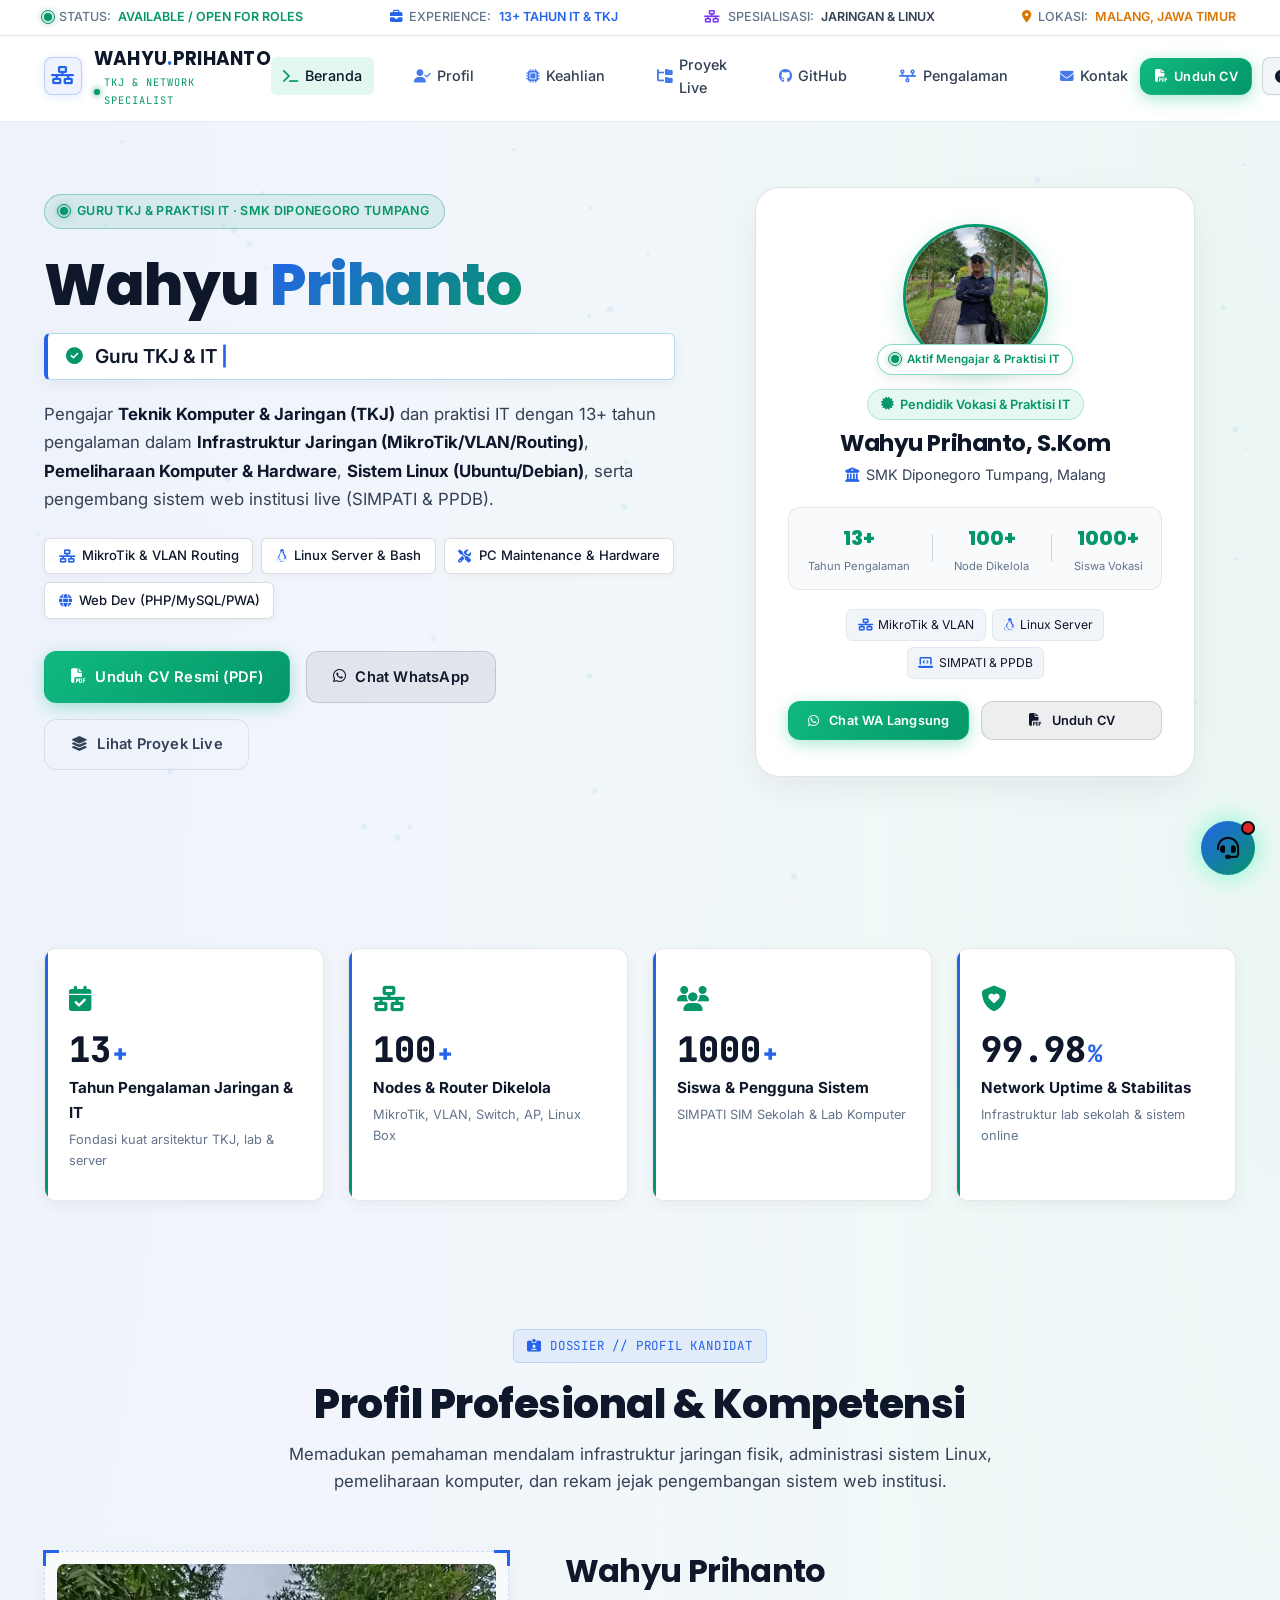
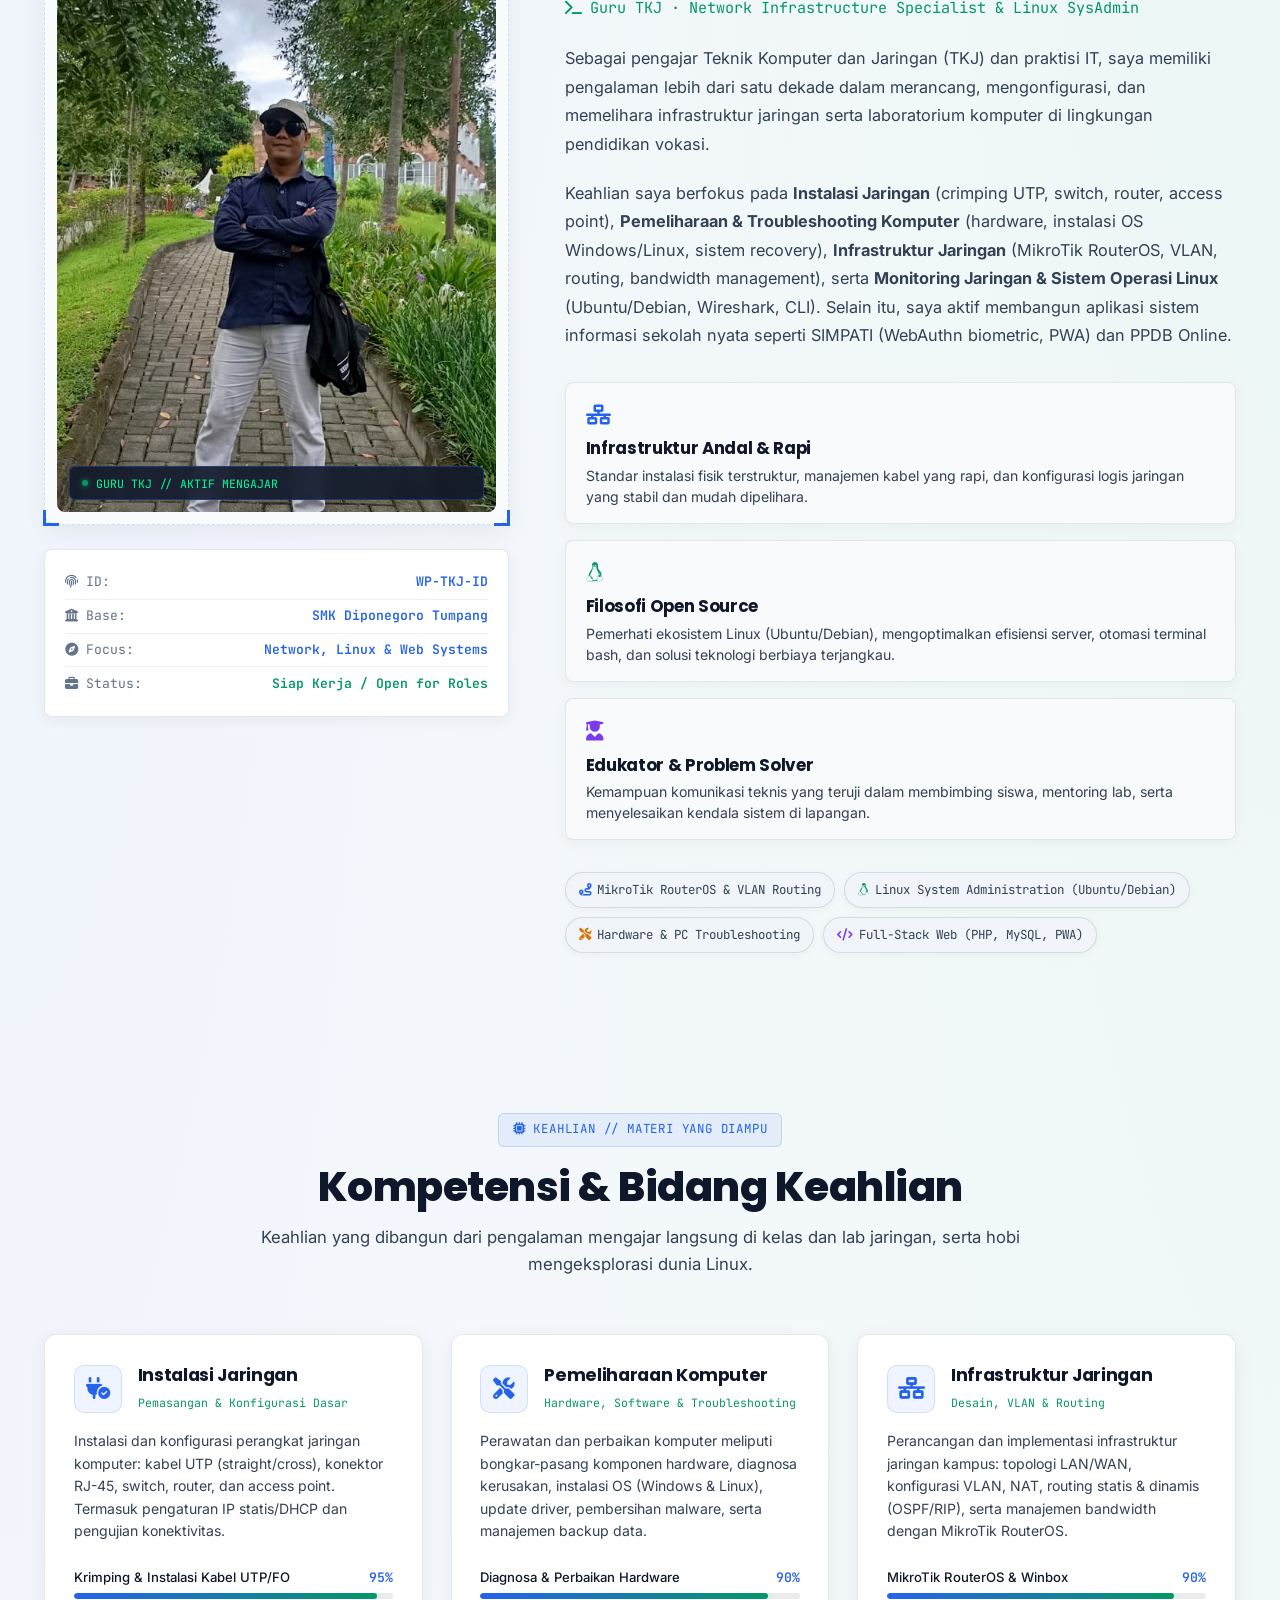
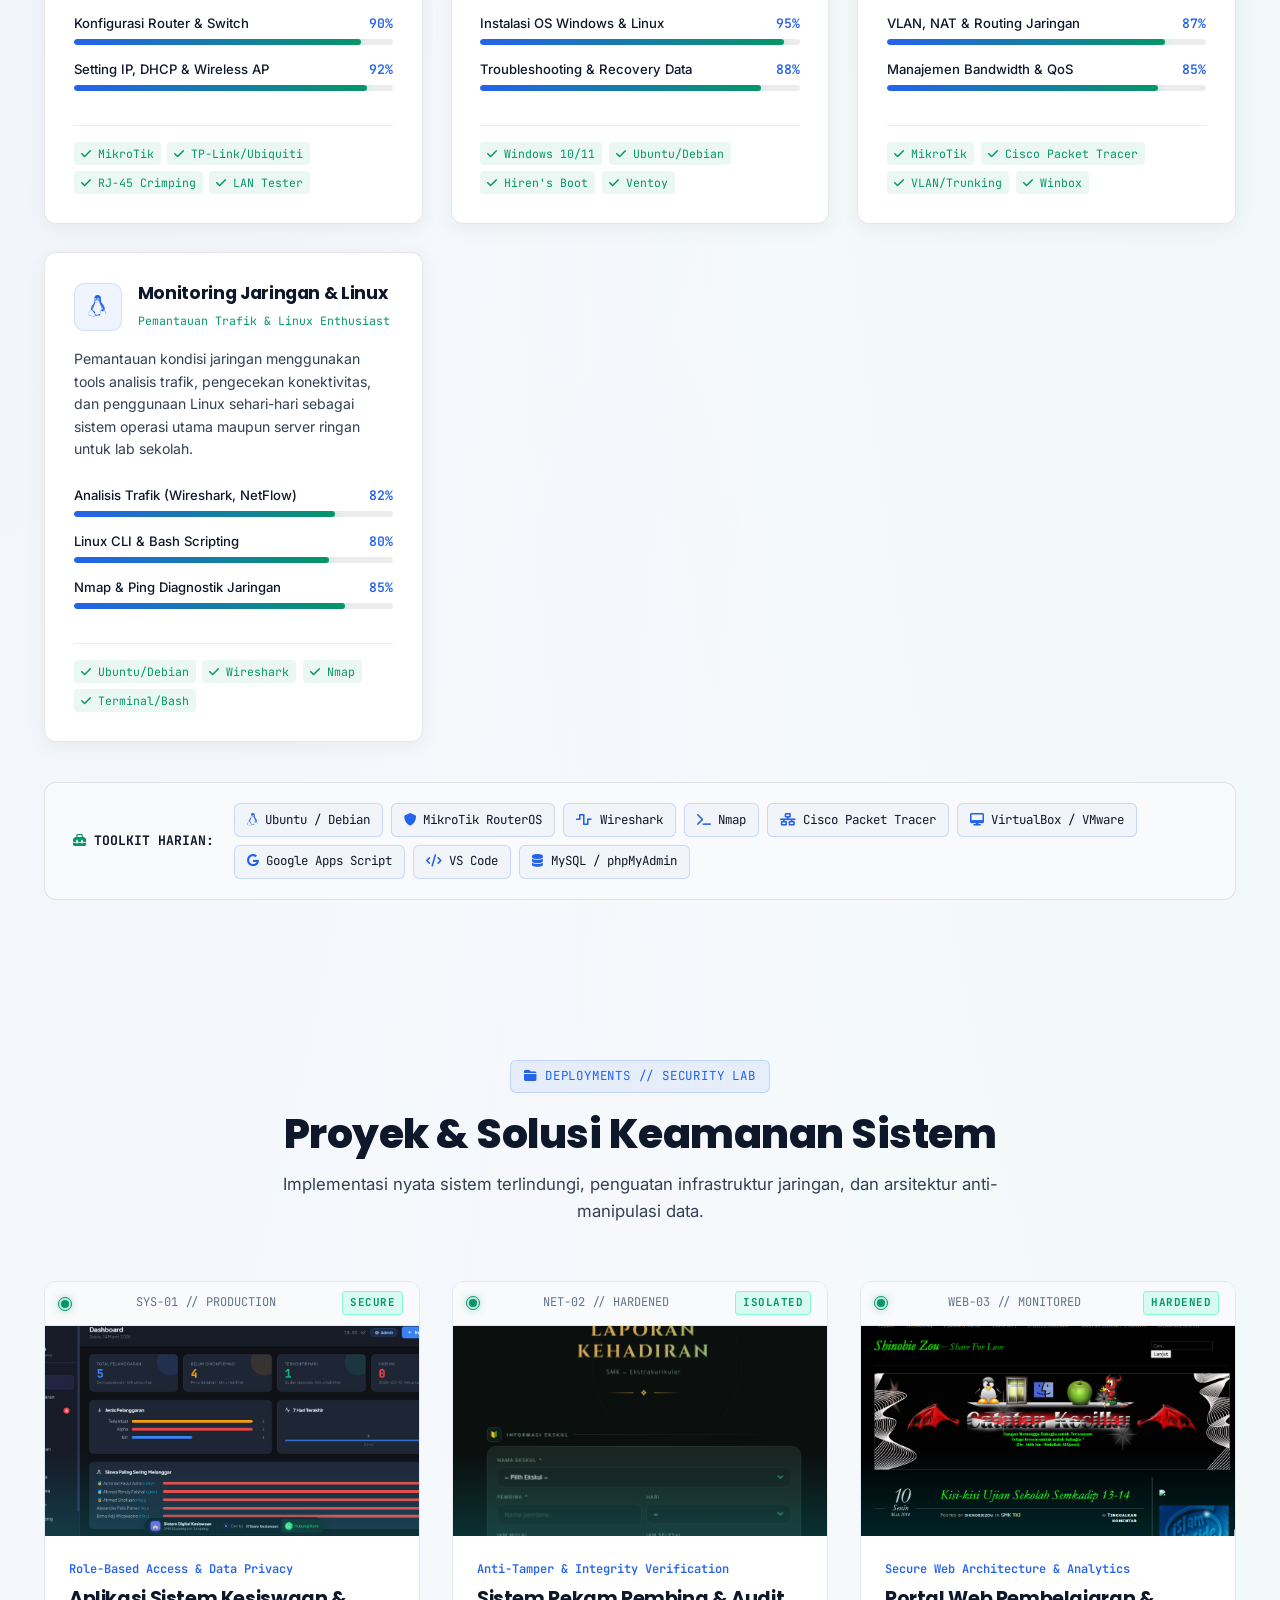
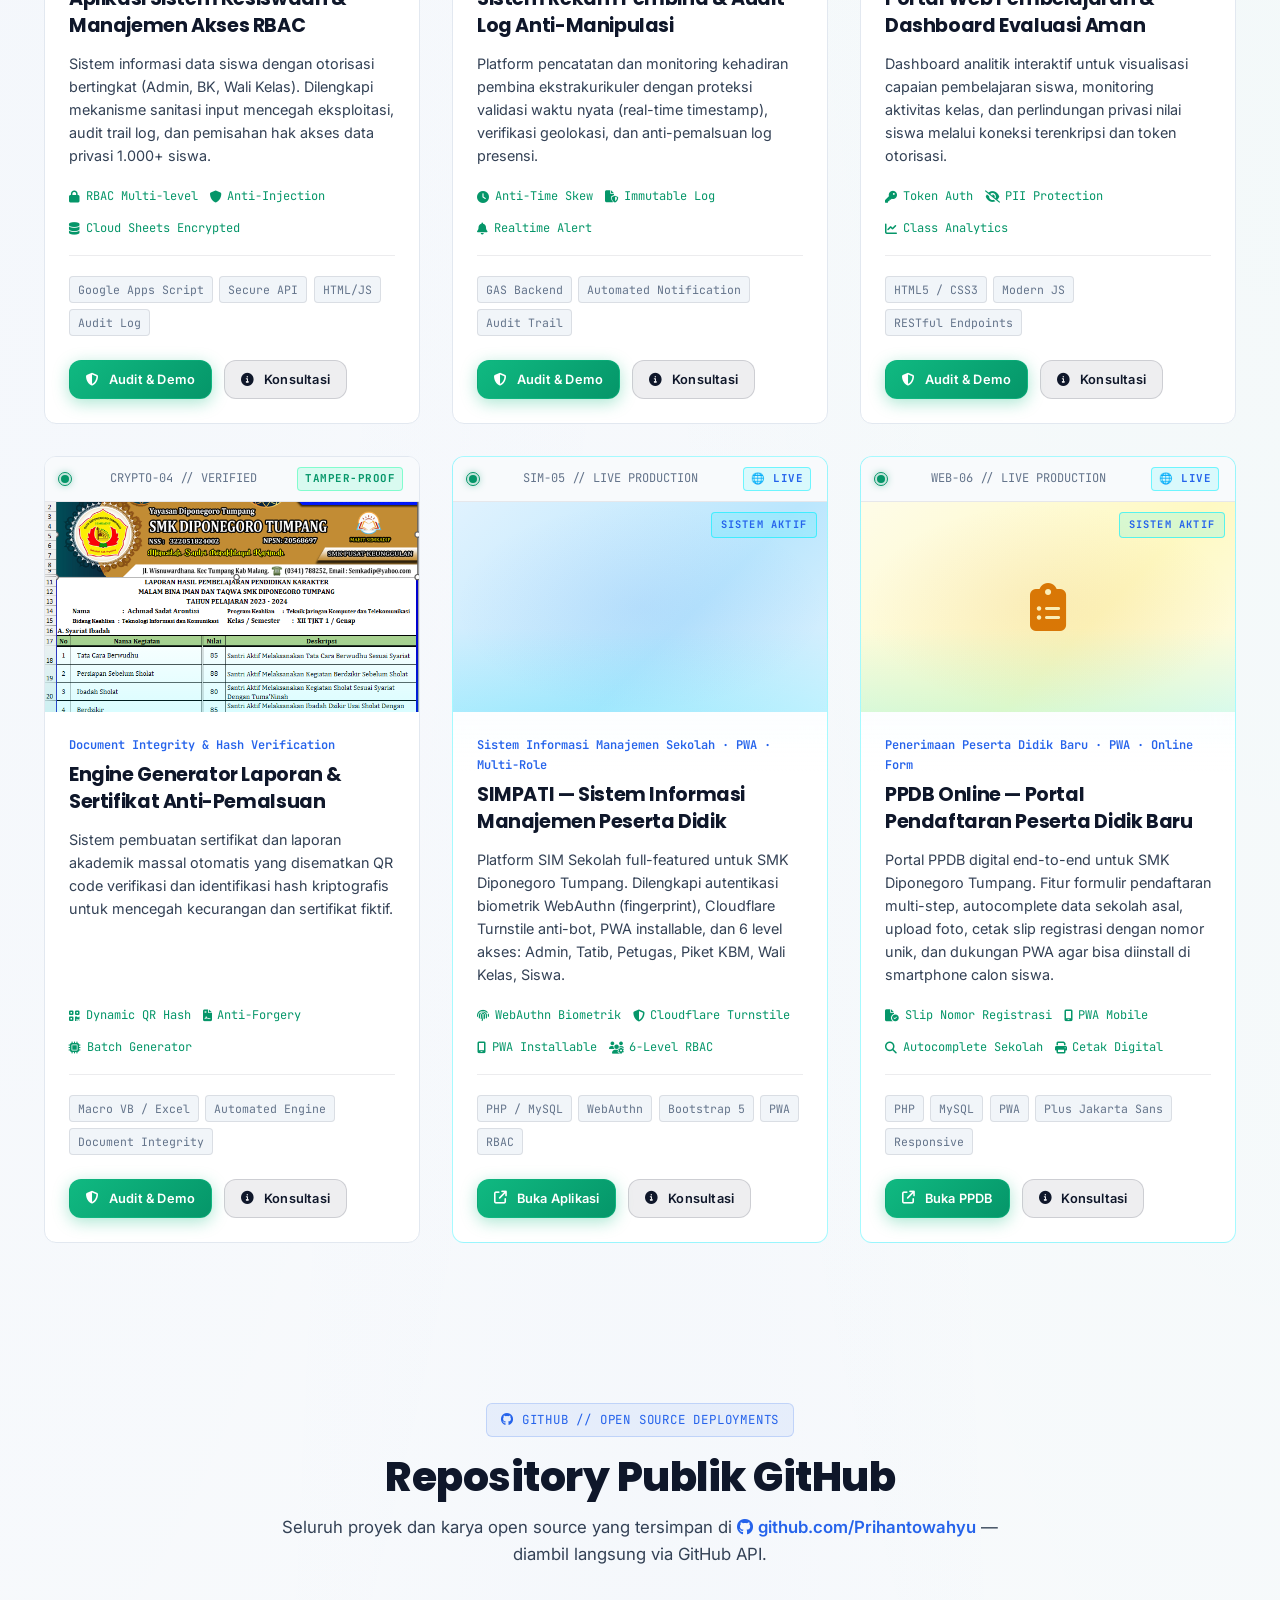
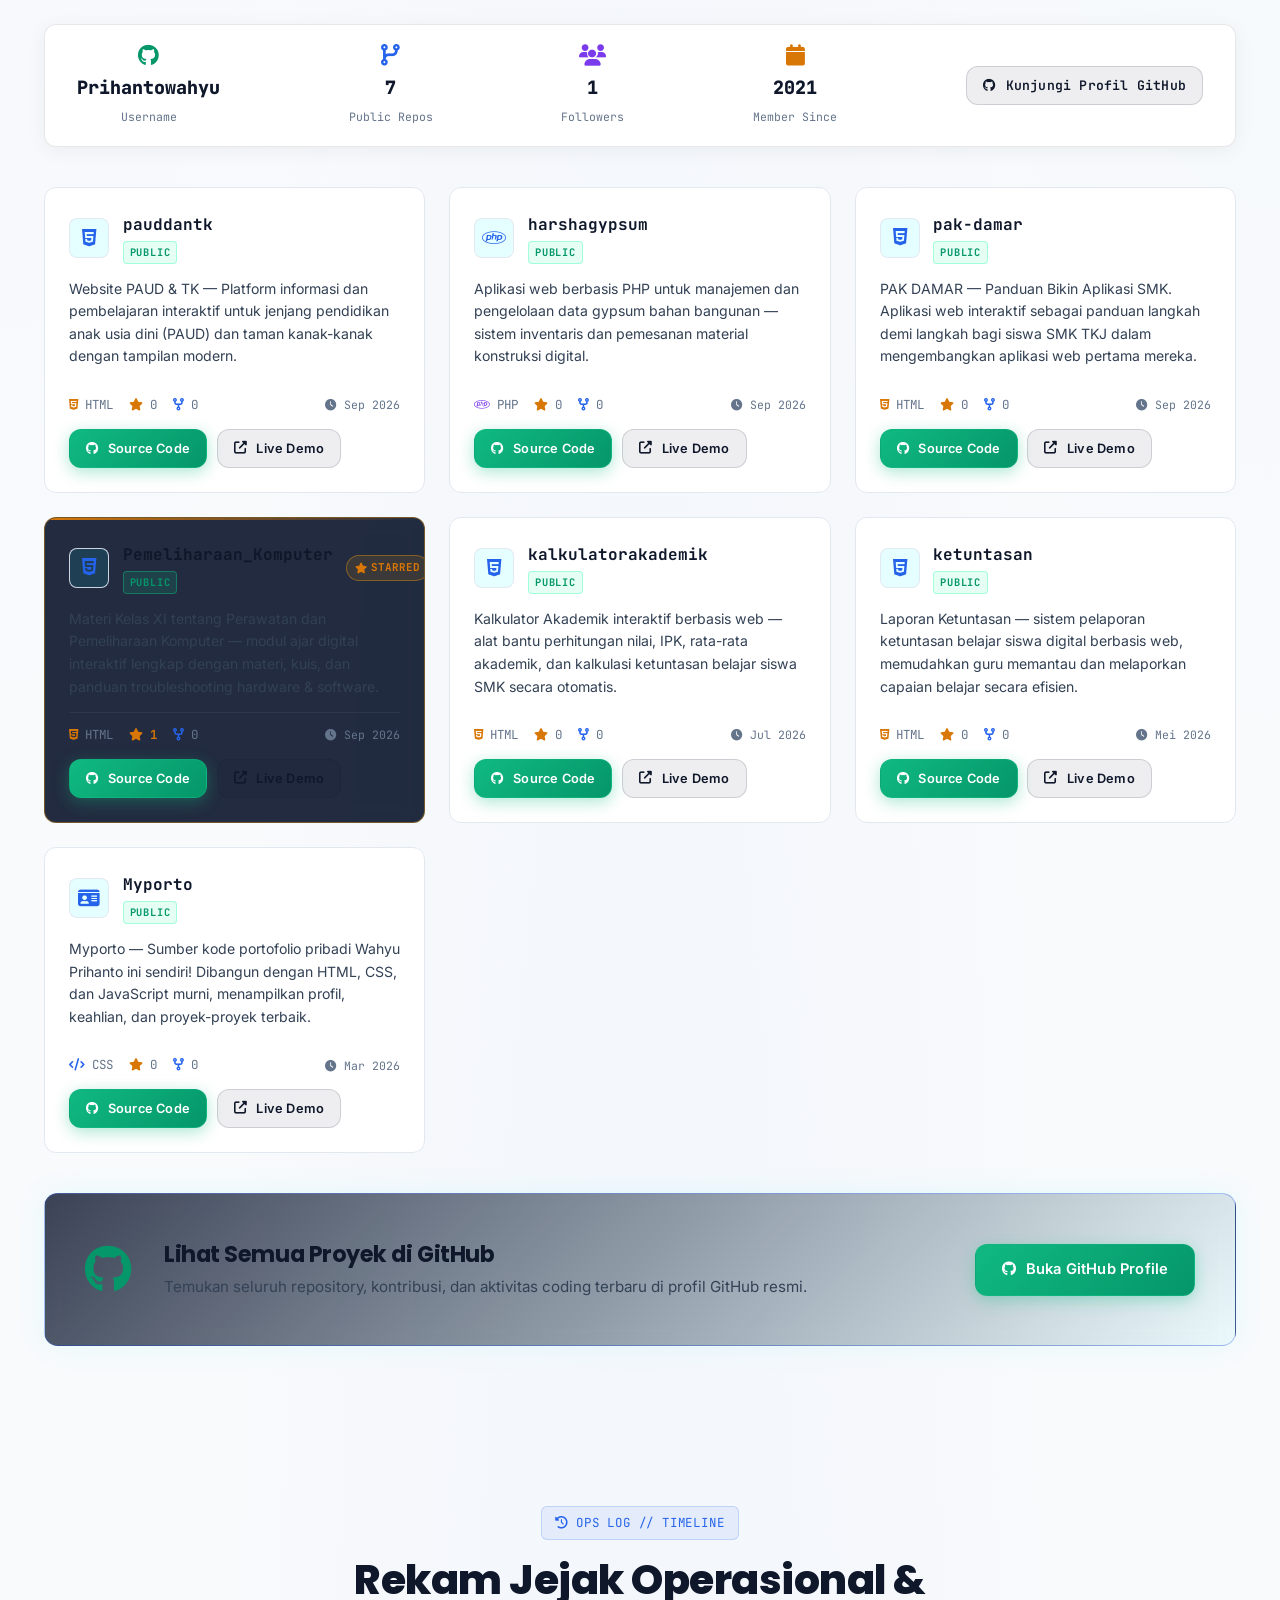
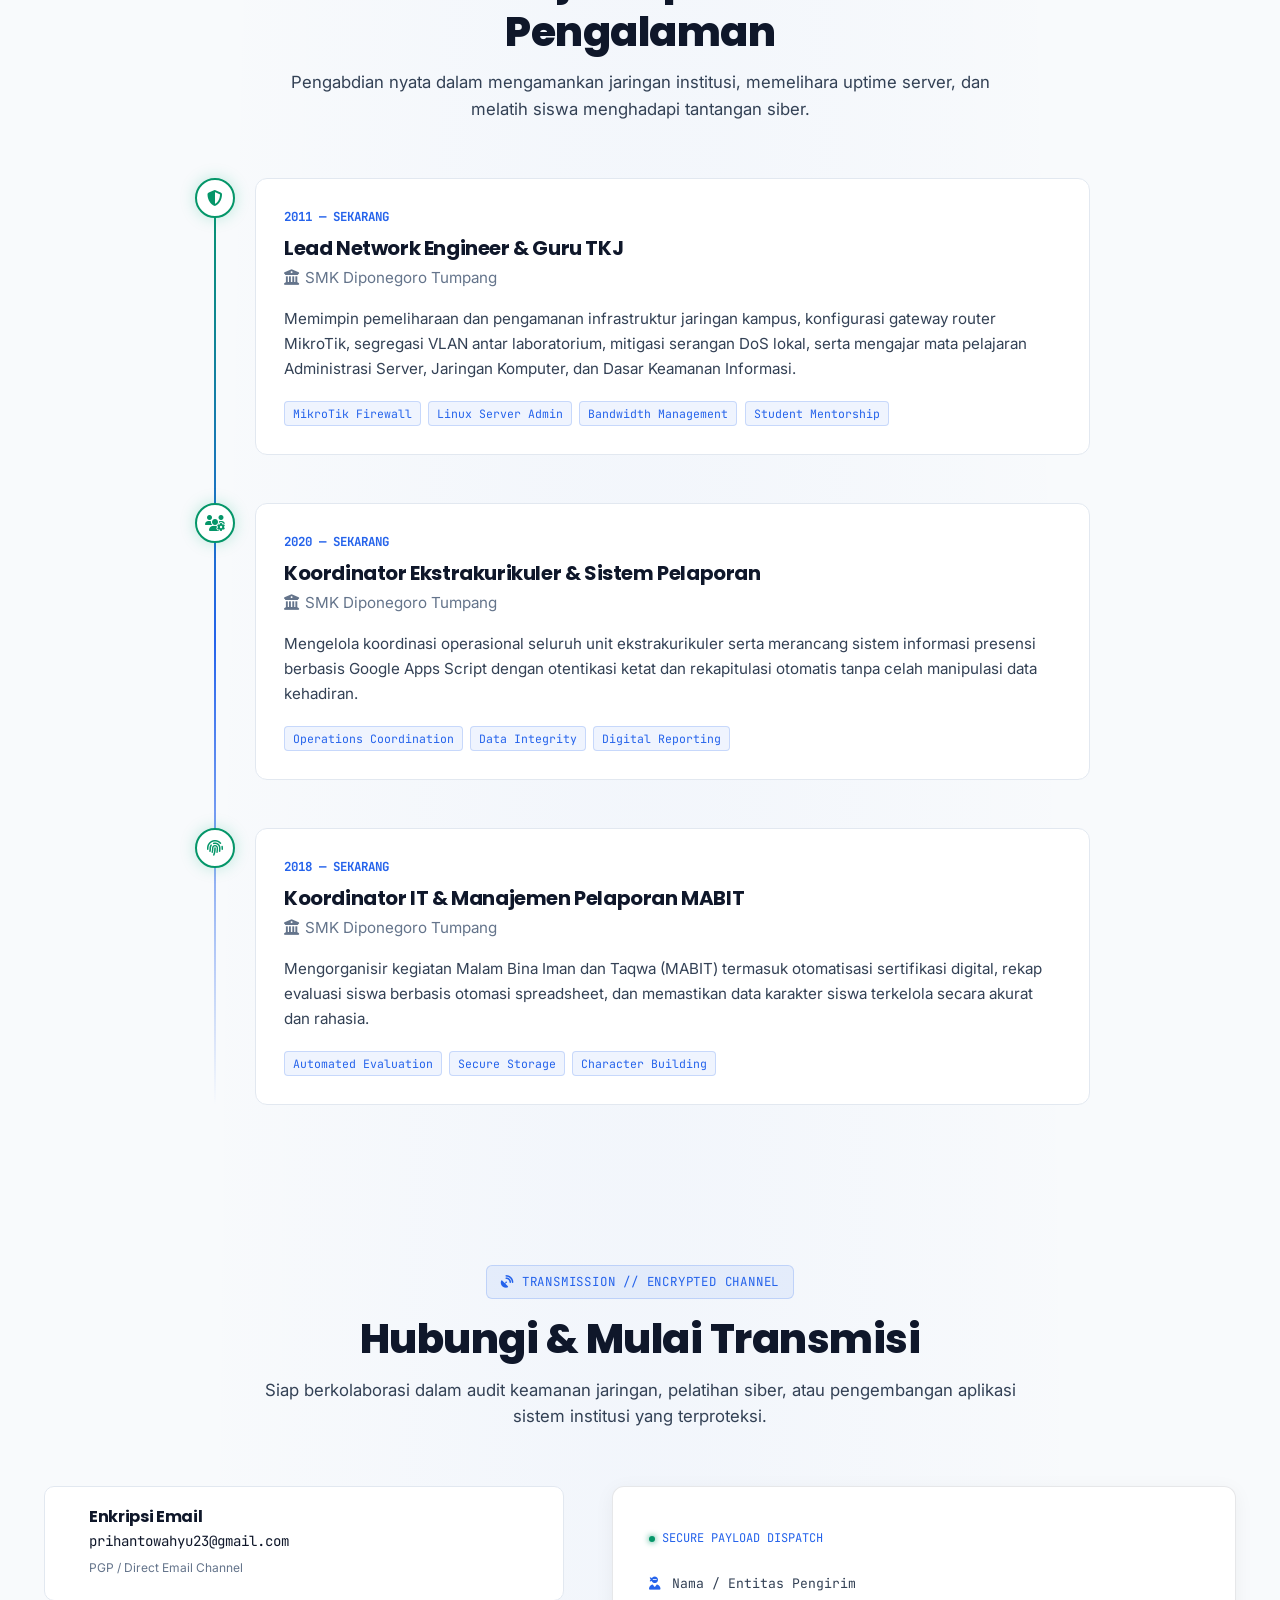
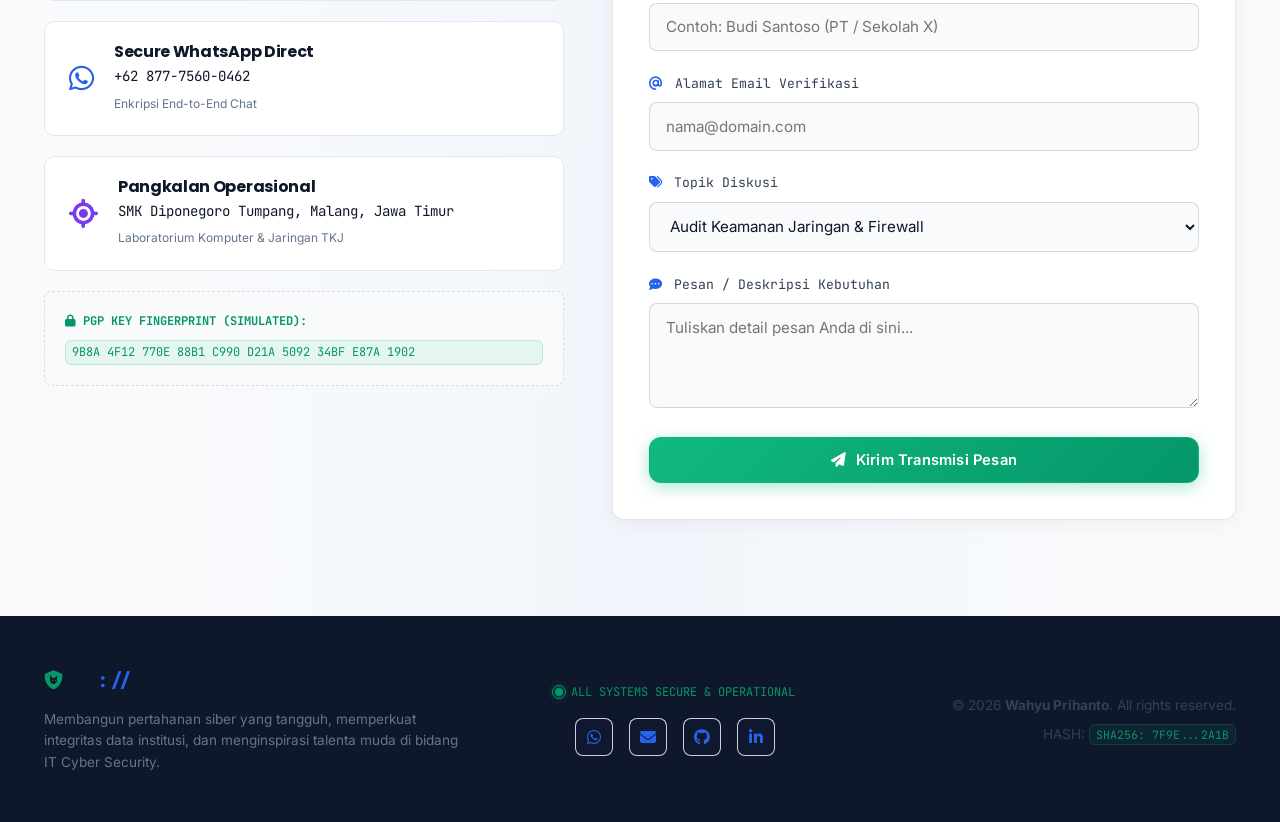
==== commit 28bccb16: "fix: default theme=light + comprehensive light-theme CSS overrides v3.3.0" ====
--- a/index.html
+++ b/index.html
@@ -1,5 +1,5 @@
 <!DOCTYPE html>
-<html lang="id" itemscope itemtype="https://schema.org/Person">
+<html lang="id" data-theme="light" itemscope itemtype="https://schema.org/Person">
 <head>
     <!-- ==================== PRIMARY SEO ==================== -->
     <meta charset="UTF-8">
@@ -60,7 +60,7 @@
     <link rel="preconnect" href="https://fonts.gstatic.com" crossorigin>
     <link rel="preconnect" href="https://cdnjs.cloudflare.com">
     <link rel="dns-prefetch" href="https://unpkg.com">
-    <link rel="preload" href="css/style.css?v=3.2.0" as="style">
+    <link rel="preload" href="css/style.css?v=3.3.0" as="style">
     <link rel="preload" href="images/profile.jpeg" as="image" type="image/jpeg">
 
     <!-- ==================== FONTS & ICONS ==================== -->
@@ -69,7 +69,7 @@
     <link href="https://unpkg.com/aos@2.3.1/dist/aos.css" rel="stylesheet">
 
     <!-- ==================== STYLESHEET ==================== -->
-    <link rel="stylesheet" href="css/style.css?v=3.2.0">
+    <link rel="stylesheet" href="css/style.css?v=3.3.0">
 
 </head>
 <body class="cyber-body">
@@ -1572,6 +1572,6 @@
 
     <!-- ==================== SCRIPTS ==================== -->
     <script src="https://unpkg.com/aos@2.3.1/dist/aos.js"></script>
-    <script src="js/script.js?v=3.2.0"></script>
+    <script src="js/script.js?v=3.3.0"></script>
 </body>
 </html>
--- a/css/style.css
+++ b/css/style.css
@@ -6,45 +6,45 @@
 
 /* ==================== ROOT VARIABLES & THEMING ==================== */
 :root {
-    /* ---- Dark Theme (Default: Professional Navy) ---- */
-    --bg-primary:   #0a0e1a;
-    --bg-secondary: #0e1526;
-    --bg-surface:   #131d33;
-    --bg-card:      rgba(18, 28, 50, 0.9);
-    --bg-glass:     rgba(10, 16, 30, 0.88);
-    --bg-terminal:  #080d1b;
-
-    /* ---- Brand Colors ---- */
-    --accent:        #10b981;          /* Emerald green — credible, professional */
-    --accent-light:  #34d399;
-    --accent-glow:   rgba(16, 185, 129, 0.3);
-    --accent-2:      #3b82f6;          /* Blue accent */
-    --accent-2-glow: rgba(59, 130, 246, 0.25);
-    --accent-amber:  #f59e0b;
-    --accent-red:    #ef4444;
-
-    /* Aliases kept for compatibility */
+    /* ---- Fresh Modern Professional (Default Light) ---- */
+    --bg-primary:   #f8fafc;
+    --bg-secondary: #f1f5f9;
+    --bg-surface:   #ffffff;
+    --bg-card:      #ffffff;
+    --bg-glass:     rgba(255, 255, 255, 0.95);
+    --bg-terminal:  #0b1120;
+
+    /* ---- Brand Colors (Vibrant, Fresh, Credible) ---- */
+    --accent:        #059669;          /* Emerald green */
+    --accent-light:  #10b981;
+    --accent-glow:   rgba(16, 185, 129, 0.25);
+    --accent-2:      #2563eb;          /* Royal Blue */
+    --accent-2-glow: rgba(37, 99, 235, 0.2);
+    --accent-amber:  #d97706;
+    --accent-red:    #dc2626;
+
+    /* Compatibility aliases */
     --neon-green:  var(--accent);
     --neon-green-glow: var(--accent-glow);
     --neon-cyan:   var(--accent-2);
     --neon-cyan-glow: var(--accent-2-glow);
-    --neon-purple: #8b5cf6;
+    --neon-purple: #7c3aed;
     --neon-alert:  var(--accent-red);
     --neon-amber:  var(--accent-amber);
 
-    /* ---- Text ---- */
-    --text-primary:   #f1f5f9;
-    --text-secondary: #94a3b8;
+    /* ---- Text (Crisp, High Contrast, Fresh) ---- */
+    --text-primary:   #0f172a;          /* Deep slate navy */
+    --text-secondary: #334155;          /* Crisp readable slate */
     --text-muted:     #64748b;
     --text-code:      var(--accent);
 
     /* ---- Borders & Shadows ---- */
-    --border-color:  rgba(59, 130, 246, 0.15);
-    --border-bright: rgba(16, 185, 129, 0.45);
-    --border-card:   rgba(30, 48, 86, 0.55);
-    --shadow-cyber:  0 8px 32px rgba(0, 0, 0, 0.55);
-    --shadow-glow:   0 0 24px rgba(16, 185, 129, 0.18);
-    --shadow-card:   0 4px 24px rgba(0, 0, 0, 0.4);
+    --border-color:  rgba(226, 232, 240, 0.9);
+    --border-bright: rgba(37, 99, 235, 0.35);
+    --border-card:   #e2e8f0;
+    --shadow-cyber:  0 10px 30px rgba(15, 23, 42, 0.06);
+    --shadow-glow:   0 0 24px rgba(37, 99, 235, 0.12);
+    --shadow-card:   0 4px 20px rgba(15, 23, 42, 0.05);
 
     /* ---- Typography (Inter for body, Poppins for headings) ---- */
     --font-sans:    'Inter', -apple-system, BlinkMacSystemFont, 'Segoe UI', sans-serif;
@@ -62,55 +62,39 @@
     --transition-slow: all 0.45s cubic-bezier(0.4, 0, 0.2, 1);
 }
 
-/* Light Theme (Modern Clean Pro) */
-[data-theme="light"] {
-    --bg-primary: #f8fafc;
-    --bg-secondary: #f1f5f9;
-    --bg-surface: #ffffff;
-    --bg-card: #ffffff;
-    --bg-glass: rgba(255, 255, 255, 0.94);
-    --bg-terminal: #0b1120;
-
-    --accent: #059669;
-    --accent-light: #10b981;
-    --accent-glow: rgba(5, 150, 105, 0.2);
-    --accent-2: #2563eb;
-    --accent-2-glow: rgba(37, 99, 235, 0.2);
-    --accent-amber: #d97706;
-    --accent-red: #dc2626;
-
-    --neon-green: var(--accent);
-    --neon-green-glow: var(--accent-glow);
-    --neon-cyan: var(--accent-2);
-    --neon-cyan-glow: var(--accent-2-glow);
-    --neon-purple: #7c3aed;
-    --neon-alert: var(--accent-red);
-    --neon-amber: var(--accent-amber);
-
-    --text-primary: #0f172a;
-    --text-secondary: #475569;
-    --text-muted: #64748b;
-    --text-code: var(--accent);
-
-    --border-color: rgba(15, 23, 42, 0.1);
-    --border-bright: rgba(37, 99, 235, 0.35);
-    --border-card: rgba(226, 232, 240, 0.95);
-    --shadow-cyber: 0 8px 30px rgba(0, 0, 0, 0.06);
-    --shadow-card: 0 4px 20px rgba(0, 0, 0, 0.05);
-    --shadow-glow: 0 0 20px rgba(37, 99, 235, 0.12);
-}
-
-[data-theme="light"] .cyber-canvas {
+/* Optional Dark Theme (for users who prefer dark) */
+[data-theme="dark"] {
+    --bg-primary:   #0a0e1a;
+    --bg-secondary: #0e1526;
+    --bg-surface:   #131d33;
+    --bg-card:      #121c32;
+    --bg-glass:     rgba(10, 16, 30, 0.92);
+    --bg-terminal:  #080d1b;
+
+    --accent:        #10b981;
+    --accent-light:  #34d399;
+    --accent-glow:   rgba(16, 185, 129, 0.3);
+    --accent-2:      #3b82f6;
+    --accent-2-glow: rgba(59, 130, 246, 0.25);
+
+    --text-primary:   #f1f5f9;
+    --text-secondary: #94a3b8;
+    --text-muted:     #64748b;
+    --text-code:      var(--accent);
+
+    --border-color:  rgba(59, 130, 246, 0.15);
+    --border-bright: rgba(16, 185, 129, 0.45);
+    --border-card:   rgba(30, 48, 86, 0.65);
+    --shadow-cyber:  0 8px 32px rgba(0, 0, 0, 0.55);
+    --shadow-card:   0 4px 24px rgba(0, 0, 0, 0.4);
+}
+
+.cyber-canvas {
     opacity: 0.15;
 }
 
-[data-theme="light"] .cyber-scanlines {
+.cyber-scanlines {
     display: none;
-}
-
-[data-theme="light"] .telemetry-bar {
-    background: #0f172a;
-    color: #e2e8f0;
 }
 
 [data-theme="light"] .hero-roles-box {
@@ -227,6 +211,174 @@
     color: var(--text-primary);
 }
 
+/* ==================== LIGHT THEME: REMAINING OVERRIDES ==================== */
+
+/* About section */
+[data-theme="light"] .cyber-frame-wrapper {
+    background: #f8fafc;
+    border-color: rgba(37, 99, 235, 0.2);
+}
+
+[data-theme="light"] .about-photo-box {
+    background: #f1f5f9;
+}
+
+[data-theme="light"] .spec-row {
+    border-bottom-color: rgba(15, 23, 42, 0.06);
+}
+
+[data-theme="light"] .photo-scanline-effect {
+    display: none;
+}
+
+/* Principle cards & cert pills */
+[data-theme="light"] .principle-card {
+    background: #f8fafc;
+    border-color: rgba(15, 23, 42, 0.09);
+}
+
+[data-theme="light"] .principle-card:hover {
+    background: #f1f5f9;
+    border-color: rgba(37, 99, 235, 0.25);
+}
+
+[data-theme="light"] .cert-pill {
+    background: #f1f5f9;
+    border-color: rgba(15, 23, 42, 0.12);
+    color: var(--text-secondary);
+}
+
+/* Skill section */
+[data-theme="light"] .skill-track {
+    background: rgba(15, 23, 42, 0.08);
+}
+
+[data-theme="light"] .skill-tools-tags {
+    border-top-color: rgba(15, 23, 42, 0.08);
+}
+
+[data-theme="light"] .skill-tools-tags span {
+    background: rgba(5, 150, 105, 0.08);
+    color: var(--accent);
+}
+
+[data-theme="light"] .radar-summary-card {
+    background: #f8fafc;
+    border-color: rgba(15, 23, 42, 0.1);
+}
+
+[data-theme="light"] .tool-badge {
+    background: #f1f5f9;
+    border-color: rgba(37, 99, 235, 0.2);
+    color: var(--text-primary);
+}
+
+[data-theme="light"] .chip-cmd {
+    background: #f1f5f9;
+    border-color: rgba(37, 99, 235, 0.25);
+    color: var(--accent-2);
+}
+
+/* Project section */
+[data-theme="light"] .project-header-bar {
+    background: #f8fafc;
+    border-bottom-color: rgba(15, 23, 42, 0.08);
+}
+
+[data-theme="light"] .project-image-box {
+    background: #e2e8f0;
+}
+
+[data-theme="light"] .project-tags span {
+    background: #f1f5f9;
+    border-color: rgba(15, 23, 42, 0.1);
+    color: var(--text-muted);
+}
+
+[data-theme="light"] .project-security-features {
+    border-bottom-color: rgba(15, 23, 42, 0.08);
+}
+
+[data-theme="light"] .live-placeholder {
+    background: linear-gradient(135deg, #e0f2fe 0%, #bae6fd 60%, #e0f2fe 100%) !important;
+    color: var(--accent-2);
+}
+
+[data-theme="light"] .live-placeholder::after {
+    background: radial-gradient(ellipse at 50% 50%, rgba(37, 99, 235, 0.08) 0%, transparent 70%);
+}
+
+[data-theme="light"] .ppdb-placeholder {
+    background: linear-gradient(135deg, #fefce8 0%, #fef9c3 60%, #fefce8 100%) !important;
+    color: var(--accent-amber) !important;
+}
+
+[data-theme="light"] .ppdb-placeholder::after {
+    background: radial-gradient(ellipse at 50% 50%, rgba(217, 119, 6, 0.1) 0%, transparent 70%) !important;
+}
+
+/* Contact / Form */
+[data-theme="light"] .cyber-input {
+    background: #f8fafc;
+    border-color: rgba(15, 23, 42, 0.15);
+    color: var(--text-primary);
+}
+
+[data-theme="light"] .cyber-input:focus {
+    background: #ffffff;
+    border-color: var(--accent-2);
+    box-shadow: 0 0 0 3px rgba(37, 99, 235, 0.1);
+}
+
+[data-theme="light"] .cyber-input option {
+    background: #ffffff;
+    color: var(--text-primary);
+}
+
+[data-theme="light"] .security-banner-box {
+    background: #f8fafc;
+    border-color: rgba(15, 23, 42, 0.12);
+}
+
+/* Footer */
+[data-theme="light"] .cyber-footer {
+    background: #0f172a;
+    border-top-color: rgba(15, 23, 42, 0.15);
+}
+
+/* Section tag */
+[data-theme="light"] .cyber-section-tag {
+    background: rgba(37, 99, 235, 0.07);
+    border-color: rgba(37, 99, 235, 0.2);
+    color: var(--accent-2);
+}
+
+/* GitHub / Stats */
+[data-theme="light"] .gh-stats-bar {
+    background: #ffffff;
+    border-color: rgba(15, 23, 42, 0.1);
+}
+
+/* Timeline tags */
+[data-theme="light"] .timeline-tags span {
+    background: rgba(37, 99, 235, 0.07);
+    border-color: rgba(37, 99, 235, 0.2);
+    color: var(--accent-2);
+}
+
+/* Mobile nav */
+[data-theme="light"] .nav-mobile-panel {
+    background: #ffffff;
+    border-color: rgba(15, 23, 42, 0.1);
+}
+
+/* Skill card icon */
+[data-theme="light"] .skill-card-icon {
+    background: rgba(37, 99, 235, 0.07);
+    border-color: rgba(37, 99, 235, 0.15);
+    color: var(--accent-2);
+}
+
 /* ==================== BASE & RESET ==================== */
 *, *::before, *::after {
     margin: 0;
@@ -242,8 +394,12 @@
 body.cyber-body {
     font-family: var(--font-sans);
     background-color: var(--bg-primary);
+    background-image: 
+        radial-gradient(at 0% 0%, rgba(37, 99, 235, 0.05) 0px, transparent 50%),
+        radial-gradient(at 100% 0%, rgba(16, 185, 129, 0.06) 0px, transparent 50%),
+        radial-gradient(at 50% 100%, rgba(37, 99, 235, 0.03) 0px, transparent 50%);
     color: var(--text-primary);
-    line-height: 1.6;
+    line-height: 1.65;
     overflow-x: hidden;
     position: relative;
     min-height: 100vh;
@@ -259,20 +415,11 @@
     height: 100vh;
     z-index: 0;
     pointer-events: none;
-    opacity: 0.35;
+    opacity: 0.12;
 }
 
 .cyber-scanlines {
-    position: fixed;
-    inset: 0;
-    background: linear-gradient(
-        rgba(18, 16, 16, 0) 50%, 
-        rgba(0, 0, 0, 0.25) 50%
-    );
-    background-size: 100% 4px;
-    z-index: 1;
-    pointer-events: none;
-    opacity: 0.08;
+    display: none;
 }
 
 /* General Layout Containers */
@@ -473,17 +620,19 @@
 
 /* ==================== TOP TELEMETRY BAR ==================== */
 .telemetry-bar {
-    background: rgba(3, 6, 13, 0.95);
-    border-bottom: 1px solid rgba(0, 240, 255, 0.12);
-    padding: 0.4rem 0;
-    font-family: var(--font-mono);
-    font-size: 0.75rem;
+    background: #ffffff;
+    border-bottom: 1px solid #e2e8f0;
+    padding: 0.45rem 0;
+    font-family: var(--font-sans);
+    font-size: 0.78rem;
+    font-weight: 500;
+    color: #475569;
     position: fixed;
     top: 0;
     left: 0;
     right: 0;
     z-index: 9999;
-    backdrop-filter: blur(8px);
+    box-shadow: 0 1px 3px rgba(15, 23, 42, 0.03);
 }
 
 .telemetry-inner {
@@ -552,22 +701,22 @@
 .brand-shield {
     width: 38px;
     height: 38px;
-    background: rgba(0, 240, 255, 0.08);
-    border: 1px solid var(--border-bright);
+    background: rgba(37, 99, 235, 0.08);
+    border: 1px solid rgba(37, 99, 235, 0.25);
     border-radius: 8px;
     display: flex;
     align-items: center;
     justify-content: center;
-    color: var(--neon-green);
+    color: var(--accent-2);
     font-size: 1.15rem;
-    box-shadow: 0 0 15px rgba(0, 255, 157, 0.2);
+    box-shadow: 0 2px 8px rgba(37, 99, 235, 0.12);
     transition: var(--transition);
 }
 
 .nav-brand:hover .brand-shield {
     transform: scale(1.05);
-    background: rgba(0, 255, 157, 0.15);
-    box-shadow: 0 0 20px var(--neon-green);
+    background: rgba(37, 99, 235, 0.15);
+    color: var(--accent);
 }
 
 .brand-text {
@@ -655,23 +804,24 @@
 .cyber-btn-icon {
     width: 38px;
     height: 38px;
-    background: rgba(15, 25, 52, 0.6);
+    background: #ffffff;
     border: 1px solid var(--border-color);
-    color: var(--neon-cyan);
+    color: var(--text-primary);
     border-radius: 8px;
     cursor: pointer;
     display: flex;
     align-items: center;
     justify-content: center;
     font-size: 0.95rem;
+    box-shadow: 0 1px 3px rgba(0, 0, 0, 0.04);
     transition: var(--transition);
 }
 
 .cyber-btn-icon:hover {
-    background: rgba(0, 240, 255, 0.15);
-    border-color: var(--neon-cyan);
-    box-shadow: 0 0 15px rgba(0, 240, 255, 0.3);
-    color: var(--text-primary);
+    background: rgba(37, 99, 235, 0.08);
+    border-color: var(--accent-2);
+    color: var(--accent-2);
+    box-shadow: 0 2px 8px rgba(37, 99, 235, 0.15);
 }
 
 .nav-toggle {
@@ -725,16 +875,16 @@
 }
 
 .btn-cyber-secondary {
-    background: rgba(30, 41, 59, 0.6);
-    border: 1px solid rgba(59, 130, 246, 0.35);
-    color: #e2e8f0;
+    background: rgba(15, 23, 42, 0.07);
+    border: 1px solid rgba(15, 23, 42, 0.15);
+    color: var(--text-primary);
 }
 
 .btn-cyber-secondary:hover {
-    background: rgba(59, 130, 246, 0.15);
+    background: rgba(37, 99, 235, 0.1);
     border-color: var(--accent-2);
-    color: #ffffff;
-    box-shadow: 0 4px 18px rgba(59, 130, 246, 0.25);
+    color: var(--accent-2);
+    box-shadow: 0 4px 18px rgba(37, 99, 235, 0.2);
     transform: translateY(-2px);
 }
 
@@ -780,15 +930,16 @@
     display: inline-flex;
     align-items: center;
     gap: 0.55rem;
-    padding: 0.35rem 0.85rem;
-    background: rgba(0, 255, 157, 0.08);
-    border: 1px solid rgba(0, 255, 157, 0.3);
+    padding: 0.4rem 0.95rem;
+    background: rgba(16, 185, 129, 0.1);
+    border: 1px solid rgba(16, 185, 129, 0.3);
     border-radius: 20px;
-    font-family: var(--font-mono);
-    font-size: 0.75rem;
-    color: var(--neon-green);
+    font-family: var(--font-sans);
+    font-size: 0.78rem;
+    font-weight: 600;
+    color: var(--accent);
     margin-bottom: 1.25rem;
-    letter-spacing: 0.5px;
+    letter-spacing: 0.3px;
 }
 
 .hero-title {
@@ -800,35 +951,28 @@
 
 .hero-roles-box {
     display: flex;
-    align-items: baseline;
-    gap: 0.6rem;
-    background: rgba(15, 23, 42, 0.65);
-    border: 1px solid rgba(59, 130, 246, 0.2);
-    border-left: 3px solid var(--accent);
-    padding: 0.6rem 1rem;
+    align-items: center;
+    gap: 0.75rem;
+    background: #ffffff;
+    border: 1px solid #e2e8f0;
+    border-left: 4px solid var(--accent);
+    padding: 0.65rem 1.15rem;
     border-radius: var(--radius-sm);
     margin-bottom: 1.25rem;
-    backdrop-filter: blur(8px);
-}
-
-.prompt-prefix {
-    font-family: var(--font-mono);
-    color: var(--accent);
-    font-size: 0.9rem;
+    box-shadow: 0 4px 15px rgba(15, 23, 42, 0.04);
+}
+
+.hero-subtitle {
+    font-family: var(--font-sans);
+    font-size: clamp(1rem, 1.8vw, 1.2rem);
+    color: var(--text-primary);
     font-weight: 600;
-}
-
-.hero-subtitle {
-    font-family: var(--font-mono);
-    font-size: clamp(1rem, 1.8vw, 1.25rem);
-    color: var(--text-primary);
-    font-weight: 500;
 }
 
 .cursor-cyber {
     color: var(--accent-2);
     animation: cursorBlink 0.9s infinite;
-    font-weight: 800;
+    font-weight: 700;
 }
 
 @keyframes cursorBlink {
@@ -859,20 +1003,22 @@
     font-size: 0.82rem;
     font-weight: 500;
     padding: 0.4rem 0.85rem;
-    background: rgba(15, 23, 42, 0.6);
-    border: 1px solid rgba(148, 163, 184, 0.15);
+    background: #ffffff;
+    border: 1px solid #e2e8f0;
     border-radius: var(--radius-sm);
-    color: var(--text-secondary);
+    color: #334155;
     display: inline-flex;
     align-items: center;
     gap: 0.45rem;
+    box-shadow: 0 2px 6px rgba(15, 23, 42, 0.03);
     transition: var(--transition);
 }
 
 .chip-cyber:hover {
-    border-color: rgba(16, 185, 129, 0.4);
-    color: var(--text-primary);
-    transform: translateY(-1px);
+    border-color: var(--accent);
+    color: var(--accent);
+    box-shadow: 0 4px 12px rgba(16, 185, 129, 0.12);
+    transform: translateY(-2px);
 }
 
 .chip-cyber i {
@@ -894,11 +1040,11 @@
 }
 
 .pro-profile-card {
-    background: rgba(15, 23, 42, 0.78);
-    border: 1px solid rgba(59, 130, 246, 0.25);
+    background: #ffffff;
+    border: 1px solid #e2e8f0;
     border-radius: var(--radius-xl, 24px);
     padding: 2.2rem 2rem;
-    box-shadow: 0 16px 45px rgba(0, 0, 0, 0.45), 0 0 35px rgba(16, 185, 129, 0.1);
+    box-shadow: 0 16px 45px rgba(15, 23, 42, 0.08), 0 2px 10px rgba(15, 23, 42, 0.04);
     backdrop-filter: blur(16px);
     display: flex;
     flex-direction: column;
@@ -910,8 +1056,8 @@
 }
 
 .pro-profile-card:hover {
-    border-color: rgba(16, 185, 129, 0.45);
-    box-shadow: 0 20px 55px rgba(0, 0, 0, 0.55), 0 0 45px rgba(16, 185, 129, 0.2);
+    border-color: var(--accent);
+    box-shadow: 0 24px 60px rgba(15, 23, 42, 0.12), 0 0 30px rgba(16, 185, 129, 0.12);
     transform: translateY(-4px);
 }
 
@@ -928,8 +1074,8 @@
     object-fit: cover;
     border-radius: 50%;
     border: 3px solid var(--accent);
-    box-shadow: 0 0 24px rgba(16, 185, 129, 0.35);
-    background: #0f172a;
+    box-shadow: 0 8px 24px rgba(16, 185, 129, 0.25);
+    background: #f8fafc;
 }
 
 .pro-photo-placeholder {
@@ -937,7 +1083,7 @@
     width: 100%;
     height: 100%;
     border-radius: 50%;
-    background: #0f172a;
+    background: #f1f5f9;
     border: 3px solid var(--accent);
     align-items: center;
     justify-content: center;
@@ -950,7 +1096,7 @@
     bottom: -6px;
     left: 50%;
     transform: translateX(-50%);
-    background: rgba(10, 14, 26, 0.94);
+    background: #ffffff;
     border: 1px solid rgba(16, 185, 129, 0.5);
     color: var(--accent);
     font-size: 0.72rem;
@@ -961,7 +1107,7 @@
     display: inline-flex;
     align-items: center;
     gap: 0.45rem;
-    box-shadow: 0 4px 12px rgba(0, 0, 0, 0.4);
+    box-shadow: 0 4px 12px rgba(15, 23, 42, 0.08);
 }
 
 .pro-card-info {
@@ -1009,8 +1155,8 @@
     display: flex;
     align-items: center;
     justify-content: space-around;
-    background: rgba(10, 14, 26, 0.5);
-    border: 1px solid rgba(59, 130, 246, 0.15);
+    background: #f8fafc;
+    border: 1px solid #e2e8f0;
     border-radius: var(--radius-md);
     padding: 0.85rem 0.5rem;
     margin-bottom: 1.2rem;
@@ -1039,7 +1185,7 @@
 .pro-stat-divider {
     width: 1px;
     height: 28px;
-    background: rgba(148, 163, 184, 0.2);
+    background: #cbd5e1;
 }
 
 .pro-badges-list {
@@ -1053,10 +1199,10 @@
 .pro-badge-chip {
     font-size: 0.76rem;
     padding: 0.3rem 0.65rem;
-    background: rgba(30, 41, 59, 0.6);
-    border: 1px solid rgba(148, 163, 184, 0.15);
+    background: #f1f5f9;
+    border: 1px solid #e2e8f0;
     border-radius: var(--radius-sm);
-    color: var(--text-secondary);
+    color: #334155;
     display: inline-flex;
     align-items: center;
     gap: 0.35rem;
--- a/css/style.css
+++ b/css/style.css
@@ -6,45 +6,45 @@
 
 /* ==================== ROOT VARIABLES & THEMING ==================== */
 :root {
-    /* ---- Dark Theme (Default: Professional Navy) ---- */
-    --bg-primary:   #0a0e1a;
-    --bg-secondary: #0e1526;
-    --bg-surface:   #131d33;
-    --bg-card:      rgba(18, 28, 50, 0.9);
-    --bg-glass:     rgba(10, 16, 30, 0.88);
-    --bg-terminal:  #080d1b;
-
-    /* ---- Brand Colors ---- */
-    --accent:        #10b981;          /* Emerald green — credible, professional */
-    --accent-light:  #34d399;
-    --accent-glow:   rgba(16, 185, 129, 0.3);
-    --accent-2:      #3b82f6;          /* Blue accent */
-    --accent-2-glow: rgba(59, 130, 246, 0.25);
-    --accent-amber:  #f59e0b;
-    --accent-red:    #ef4444;
-
-    /* Aliases kept for compatibility */
+    /* ---- Fresh Modern Professional (Default Light) ---- */
+    --bg-primary:   #f8fafc;
+    --bg-secondary: #f1f5f9;
+    --bg-surface:   #ffffff;
+    --bg-card:      #ffffff;
+    --bg-glass:     rgba(255, 255, 255, 0.95);
+    --bg-terminal:  #0b1120;
+
+    /* ---- Brand Colors (Vibrant, Fresh, Credible) ---- */
+    --accent:        #059669;          /* Emerald green */
+    --accent-light:  #10b981;
+    --accent-glow:   rgba(16, 185, 129, 0.25);
+    --accent-2:      #2563eb;          /* Royal Blue */
+    --accent-2-glow: rgba(37, 99, 235, 0.2);
+    --accent-amber:  #d97706;
+    --accent-red:    #dc2626;
+
+    /* Compatibility aliases */
     --neon-green:  var(--accent);
     --neon-green-glow: var(--accent-glow);
     --neon-cyan:   var(--accent-2);
     --neon-cyan-glow: var(--accent-2-glow);
-    --neon-purple: #8b5cf6;
+    --neon-purple: #7c3aed;
     --neon-alert:  var(--accent-red);
     --neon-amber:  var(--accent-amber);
 
-    /* ---- Text ---- */
-    --text-primary:   #f1f5f9;
-    --text-secondary: #94a3b8;
+    /* ---- Text (Crisp, High Contrast, Fresh) ---- */
+    --text-primary:   #0f172a;          /* Deep slate navy */
+    --text-secondary: #334155;          /* Crisp readable slate */
     --text-muted:     #64748b;
     --text-code:      var(--accent);
 
     /* ---- Borders & Shadows ---- */
-    --border-color:  rgba(59, 130, 246, 0.15);
-    --border-bright: rgba(16, 185, 129, 0.45);
-    --border-card:   rgba(30, 48, 86, 0.55);
-    --shadow-cyber:  0 8px 32px rgba(0, 0, 0, 0.55);
-    --shadow-glow:   0 0 24px rgba(16, 185, 129, 0.18);
-    --shadow-card:   0 4px 24px rgba(0, 0, 0, 0.4);
+    --border-color:  rgba(226, 232, 240, 0.9);
+    --border-bright: rgba(37, 99, 235, 0.35);
+    --border-card:   #e2e8f0;
+    --shadow-cyber:  0 10px 30px rgba(15, 23, 42, 0.06);
+    --shadow-glow:   0 0 24px rgba(37, 99, 235, 0.12);
+    --shadow-card:   0 4px 20px rgba(15, 23, 42, 0.05);
 
     /* ---- Typography (Inter for body, Poppins for headings) ---- */
     --font-sans:    'Inter', -apple-system, BlinkMacSystemFont, 'Segoe UI', sans-serif;
@@ -62,55 +62,39 @@
     --transition-slow: all 0.45s cubic-bezier(0.4, 0, 0.2, 1);
 }
 
-/* Light Theme (Modern Clean Pro) */
-[data-theme="light"] {
-    --bg-primary: #f8fafc;
-    --bg-secondary: #f1f5f9;
-    --bg-surface: #ffffff;
-    --bg-card: #ffffff;
-    --bg-glass: rgba(255, 255, 255, 0.94);
-    --bg-terminal: #0b1120;
-
-    --accent: #059669;
-    --accent-light: #10b981;
-    --accent-glow: rgba(5, 150, 105, 0.2);
-    --accent-2: #2563eb;
-    --accent-2-glow: rgba(37, 99, 235, 0.2);
-    --accent-amber: #d97706;
-    --accent-red: #dc2626;
-
-    --neon-green: var(--accent);
-    --neon-green-glow: var(--accent-glow);
-    --neon-cyan: var(--accent-2);
-    --neon-cyan-glow: var(--accent-2-glow);
-    --neon-purple: #7c3aed;
-    --neon-alert: var(--accent-red);
-    --neon-amber: var(--accent-amber);
-
-    --text-primary: #0f172a;
-    --text-secondary: #475569;
-    --text-muted: #64748b;
-    --text-code: var(--accent);
-
-    --border-color: rgba(15, 23, 42, 0.1);
-    --border-bright: rgba(37, 99, 235, 0.35);
-    --border-card: rgba(226, 232, 240, 0.95);
-    --shadow-cyber: 0 8px 30px rgba(0, 0, 0, 0.06);
-    --shadow-card: 0 4px 20px rgba(0, 0, 0, 0.05);
-    --shadow-glow: 0 0 20px rgba(37, 99, 235, 0.12);
-}
-
-[data-theme="light"] .cyber-canvas {
+/* Optional Dark Theme (for users who prefer dark) */
+[data-theme="dark"] {
+    --bg-primary:   #0a0e1a;
+    --bg-secondary: #0e1526;
+    --bg-surface:   #131d33;
+    --bg-card:      #121c32;
+    --bg-glass:     rgba(10, 16, 30, 0.92);
+    --bg-terminal:  #080d1b;
+
+    --accent:        #10b981;
+    --accent-light:  #34d399;
+    --accent-glow:   rgba(16, 185, 129, 0.3);
+    --accent-2:      #3b82f6;
+    --accent-2-glow: rgba(59, 130, 246, 0.25);
+
+    --text-primary:   #f1f5f9;
+    --text-secondary: #94a3b8;
+    --text-muted:     #64748b;
+    --text-code:      var(--accent);
+
+    --border-color:  rgba(59, 130, 246, 0.15);
+    --border-bright: rgba(16, 185, 129, 0.45);
+    --border-card:   rgba(30, 48, 86, 0.65);
+    --shadow-cyber:  0 8px 32px rgba(0, 0, 0, 0.55);
+    --shadow-card:   0 4px 24px rgba(0, 0, 0, 0.4);
+}
+
+.cyber-canvas {
     opacity: 0.15;
 }
 
-[data-theme="light"] .cyber-scanlines {
+.cyber-scanlines {
     display: none;
-}
-
-[data-theme="light"] .telemetry-bar {
-    background: #0f172a;
-    color: #e2e8f0;
 }
 
 [data-theme="light"] .hero-roles-box {
@@ -227,6 +211,174 @@
     color: var(--text-primary);
 }
 
+/* ==================== LIGHT THEME: REMAINING OVERRIDES ==================== */
+
+/* About section */
+[data-theme="light"] .cyber-frame-wrapper {
+    background: #f8fafc;
+    border-color: rgba(37, 99, 235, 0.2);
+}
+
+[data-theme="light"] .about-photo-box {
+    background: #f1f5f9;
+}
+
+[data-theme="light"] .spec-row {
+    border-bottom-color: rgba(15, 23, 42, 0.06);
+}
+
+[data-theme="light"] .photo-scanline-effect {
+    display: none;
+}
+
+/* Principle cards & cert pills */
+[data-theme="light"] .principle-card {
+    background: #f8fafc;
+    border-color: rgba(15, 23, 42, 0.09);
+}
+
+[data-theme="light"] .principle-card:hover {
+    background: #f1f5f9;
+    border-color: rgba(37, 99, 235, 0.25);
+}
+
+[data-theme="light"] .cert-pill {
+    background: #f1f5f9;
+    border-color: rgba(15, 23, 42, 0.12);
+    color: var(--text-secondary);
+}
+
+/* Skill section */
+[data-theme="light"] .skill-track {
+    background: rgba(15, 23, 42, 0.08);
+}
+
+[data-theme="light"] .skill-tools-tags {
+    border-top-color: rgba(15, 23, 42, 0.08);
+}
+
+[data-theme="light"] .skill-tools-tags span {
+    background: rgba(5, 150, 105, 0.08);
+    color: var(--accent);
+}
+
+[data-theme="light"] .radar-summary-card {
+    background: #f8fafc;
+    border-color: rgba(15, 23, 42, 0.1);
+}
+
+[data-theme="light"] .tool-badge {
+    background: #f1f5f9;
+    border-color: rgba(37, 99, 235, 0.2);
+    color: var(--text-primary);
+}
+
+[data-theme="light"] .chip-cmd {
+    background: #f1f5f9;
+    border-color: rgba(37, 99, 235, 0.25);
+    color: var(--accent-2);
+}
+
+/* Project section */
+[data-theme="light"] .project-header-bar {
+    background: #f8fafc;
+    border-bottom-color: rgba(15, 23, 42, 0.08);
+}
+
+[data-theme="light"] .project-image-box {
+    background: #e2e8f0;
+}
+
+[data-theme="light"] .project-tags span {
+    background: #f1f5f9;
+    border-color: rgba(15, 23, 42, 0.1);
+    color: var(--text-muted);
+}
+
+[data-theme="light"] .project-security-features {
+    border-bottom-color: rgba(15, 23, 42, 0.08);
+}
+
+[data-theme="light"] .live-placeholder {
+    background: linear-gradient(135deg, #e0f2fe 0%, #bae6fd 60%, #e0f2fe 100%) !important;
+    color: var(--accent-2);
+}
+
+[data-theme="light"] .live-placeholder::after {
+    background: radial-gradient(ellipse at 50% 50%, rgba(37, 99, 235, 0.08) 0%, transparent 70%);
+}
+
+[data-theme="light"] .ppdb-placeholder {
+    background: linear-gradient(135deg, #fefce8 0%, #fef9c3 60%, #fefce8 100%) !important;
+    color: var(--accent-amber) !important;
+}
+
+[data-theme="light"] .ppdb-placeholder::after {
+    background: radial-gradient(ellipse at 50% 50%, rgba(217, 119, 6, 0.1) 0%, transparent 70%) !important;
+}
+
+/* Contact / Form */
+[data-theme="light"] .cyber-input {
+    background: #f8fafc;
+    border-color: rgba(15, 23, 42, 0.15);
+    color: var(--text-primary);
+}
+
+[data-theme="light"] .cyber-input:focus {
+    background: #ffffff;
+    border-color: var(--accent-2);
+    box-shadow: 0 0 0 3px rgba(37, 99, 235, 0.1);
+}
+
+[data-theme="light"] .cyber-input option {
+    background: #ffffff;
+    color: var(--text-primary);
+}
+
+[data-theme="light"] .security-banner-box {
+    background: #f8fafc;
+    border-color: rgba(15, 23, 42, 0.12);
+}
+
+/* Footer */
+[data-theme="light"] .cyber-footer {
+    background: #0f172a;
+    border-top-color: rgba(15, 23, 42, 0.15);
+}
+
+/* Section tag */
+[data-theme="light"] .cyber-section-tag {
+    background: rgba(37, 99, 235, 0.07);
+    border-color: rgba(37, 99, 235, 0.2);
+    color: var(--accent-2);
+}
+
+/* GitHub / Stats */
+[data-theme="light"] .gh-stats-bar {
+    background: #ffffff;
+    border-color: rgba(15, 23, 42, 0.1);
+}
+
+/* Timeline tags */
+[data-theme="light"] .timeline-tags span {
+    background: rgba(37, 99, 235, 0.07);
+    border-color: rgba(37, 99, 235, 0.2);
+    color: var(--accent-2);
+}
+
+/* Mobile nav */
+[data-theme="light"] .nav-mobile-panel {
+    background: #ffffff;
+    border-color: rgba(15, 23, 42, 0.1);
+}
+
+/* Skill card icon */
+[data-theme="light"] .skill-card-icon {
+    background: rgba(37, 99, 235, 0.07);
+    border-color: rgba(37, 99, 235, 0.15);
+    color: var(--accent-2);
+}
+
 /* ==================== BASE & RESET ==================== */
 *, *::before, *::after {
     margin: 0;
@@ -242,8 +394,12 @@
 body.cyber-body {
     font-family: var(--font-sans);
     background-color: var(--bg-primary);
+    background-image: 
+        radial-gradient(at 0% 0%, rgba(37, 99, 235, 0.05) 0px, transparent 50%),
+        radial-gradient(at 100% 0%, rgba(16, 185, 129, 0.06) 0px, transparent 50%),
+        radial-gradient(at 50% 100%, rgba(37, 99, 235, 0.03) 0px, transparent 50%);
     color: var(--text-primary);
-    line-height: 1.6;
+    line-height: 1.65;
     overflow-x: hidden;
     position: relative;
     min-height: 100vh;
@@ -259,20 +415,11 @@
     height: 100vh;
     z-index: 0;
     pointer-events: none;
-    opacity: 0.35;
+    opacity: 0.12;
 }
 
 .cyber-scanlines {
-    position: fixed;
-    inset: 0;
-    background: linear-gradient(
-        rgba(18, 16, 16, 0) 50%, 
-        rgba(0, 0, 0, 0.25) 50%
-    );
-    background-size: 100% 4px;
-    z-index: 1;
-    pointer-events: none;
-    opacity: 0.08;
+    display: none;
 }
 
 /* General Layout Containers */
@@ -473,17 +620,19 @@
 
 /* ==================== TOP TELEMETRY BAR ==================== */
 .telemetry-bar {
-    background: rgba(3, 6, 13, 0.95);
-    border-bottom: 1px solid rgba(0, 240, 255, 0.12);
-    padding: 0.4rem 0;
-    font-family: var(--font-mono);
-    font-size: 0.75rem;
+    background: #ffffff;
+    border-bottom: 1px solid #e2e8f0;
+    padding: 0.45rem 0;
+    font-family: var(--font-sans);
+    font-size: 0.78rem;
+    font-weight: 500;
+    color: #475569;
     position: fixed;
     top: 0;
     left: 0;
     right: 0;
     z-index: 9999;
-    backdrop-filter: blur(8px);
+    box-shadow: 0 1px 3px rgba(15, 23, 42, 0.03);
 }
 
 .telemetry-inner {
@@ -552,22 +701,22 @@
 .brand-shield {
     width: 38px;
     height: 38px;
-    background: rgba(0, 240, 255, 0.08);
-    border: 1px solid var(--border-bright);
+    background: rgba(37, 99, 235, 0.08);
+    border: 1px solid rgba(37, 99, 235, 0.25);
     border-radius: 8px;
     display: flex;
     align-items: center;
     justify-content: center;
-    color: var(--neon-green);
+    color: var(--accent-2);
     font-size: 1.15rem;
-    box-shadow: 0 0 15px rgba(0, 255, 157, 0.2);
+    box-shadow: 0 2px 8px rgba(37, 99, 235, 0.12);
     transition: var(--transition);
 }
 
 .nav-brand:hover .brand-shield {
     transform: scale(1.05);
-    background: rgba(0, 255, 157, 0.15);
-    box-shadow: 0 0 20px var(--neon-green);
+    background: rgba(37, 99, 235, 0.15);
+    color: var(--accent);
 }
 
 .brand-text {
@@ -655,23 +804,24 @@
 .cyber-btn-icon {
     width: 38px;
     height: 38px;
-    background: rgba(15, 25, 52, 0.6);
+    background: #ffffff;
     border: 1px solid var(--border-color);
-    color: var(--neon-cyan);
+    color: var(--text-primary);
     border-radius: 8px;
     cursor: pointer;
     display: flex;
     align-items: center;
     justify-content: center;
     font-size: 0.95rem;
+    box-shadow: 0 1px 3px rgba(0, 0, 0, 0.04);
     transition: var(--transition);
 }
 
 .cyber-btn-icon:hover {
-    background: rgba(0, 240, 255, 0.15);
-    border-color: var(--neon-cyan);
-    box-shadow: 0 0 15px rgba(0, 240, 255, 0.3);
-    color: var(--text-primary);
+    background: rgba(37, 99, 235, 0.08);
+    border-color: var(--accent-2);
+    color: var(--accent-2);
+    box-shadow: 0 2px 8px rgba(37, 99, 235, 0.15);
 }
 
 .nav-toggle {
@@ -725,16 +875,16 @@
 }
 
 .btn-cyber-secondary {
-    background: rgba(30, 41, 59, 0.6);
-    border: 1px solid rgba(59, 130, 246, 0.35);
-    color: #e2e8f0;
+    background: rgba(15, 23, 42, 0.07);
+    border: 1px solid rgba(15, 23, 42, 0.15);
+    color: var(--text-primary);
 }
 
 .btn-cyber-secondary:hover {
-    background: rgba(59, 130, 246, 0.15);
+    background: rgba(37, 99, 235, 0.1);
     border-color: var(--accent-2);
-    color: #ffffff;
-    box-shadow: 0 4px 18px rgba(59, 130, 246, 0.25);
+    color: var(--accent-2);
+    box-shadow: 0 4px 18px rgba(37, 99, 235, 0.2);
     transform: translateY(-2px);
 }
 
@@ -780,15 +930,16 @@
     display: inline-flex;
     align-items: center;
     gap: 0.55rem;
-    padding: 0.35rem 0.85rem;
-    background: rgba(0, 255, 157, 0.08);
-    border: 1px solid rgba(0, 255, 157, 0.3);
+    padding: 0.4rem 0.95rem;
+    background: rgba(16, 185, 129, 0.1);
+    border: 1px solid rgba(16, 185, 129, 0.3);
     border-radius: 20px;
-    font-family: var(--font-mono);
-    font-size: 0.75rem;
-    color: var(--neon-green);
+    font-family: var(--font-sans);
+    font-size: 0.78rem;
+    font-weight: 600;
+    color: var(--accent);
     margin-bottom: 1.25rem;
-    letter-spacing: 0.5px;
+    letter-spacing: 0.3px;
 }
 
 .hero-title {
@@ -800,35 +951,28 @@
 
 .hero-roles-box {
     display: flex;
-    align-items: baseline;
-    gap: 0.6rem;
-    background: rgba(15, 23, 42, 0.65);
-    border: 1px solid rgba(59, 130, 246, 0.2);
-    border-left: 3px solid var(--accent);
-    padding: 0.6rem 1rem;
+    align-items: center;
+    gap: 0.75rem;
+    background: #ffffff;
+    border: 1px solid #e2e8f0;
+    border-left: 4px solid var(--accent);
+    padding: 0.65rem 1.15rem;
     border-radius: var(--radius-sm);
     margin-bottom: 1.25rem;
-    backdrop-filter: blur(8px);
-}
-
-.prompt-prefix {
-    font-family: var(--font-mono);
-    color: var(--accent);
-    font-size: 0.9rem;
+    box-shadow: 0 4px 15px rgba(15, 23, 42, 0.04);
+}
+
+.hero-subtitle {
+    font-family: var(--font-sans);
+    font-size: clamp(1rem, 1.8vw, 1.2rem);
+    color: var(--text-primary);
     font-weight: 600;
-}
-
-.hero-subtitle {
-    font-family: var(--font-mono);
-    font-size: clamp(1rem, 1.8vw, 1.25rem);
-    color: var(--text-primary);
-    font-weight: 500;
 }
 
 .cursor-cyber {
     color: var(--accent-2);
     animation: cursorBlink 0.9s infinite;
-    font-weight: 800;
+    font-weight: 700;
 }
 
 @keyframes cursorBlink {
@@ -859,20 +1003,22 @@
     font-size: 0.82rem;
     font-weight: 500;
     padding: 0.4rem 0.85rem;
-    background: rgba(15, 23, 42, 0.6);
-    border: 1px solid rgba(148, 163, 184, 0.15);
+    background: #ffffff;
+    border: 1px solid #e2e8f0;
     border-radius: var(--radius-sm);
-    color: var(--text-secondary);
+    color: #334155;
     display: inline-flex;
     align-items: center;
     gap: 0.45rem;
+    box-shadow: 0 2px 6px rgba(15, 23, 42, 0.03);
     transition: var(--transition);
 }
 
 .chip-cyber:hover {
-    border-color: rgba(16, 185, 129, 0.4);
-    color: var(--text-primary);
-    transform: translateY(-1px);
+    border-color: var(--accent);
+    color: var(--accent);
+    box-shadow: 0 4px 12px rgba(16, 185, 129, 0.12);
+    transform: translateY(-2px);
 }
 
 .chip-cyber i {
@@ -894,11 +1040,11 @@
 }
 
 .pro-profile-card {
-    background: rgba(15, 23, 42, 0.78);
-    border: 1px solid rgba(59, 130, 246, 0.25);
+    background: #ffffff;
+    border: 1px solid #e2e8f0;
     border-radius: var(--radius-xl, 24px);
     padding: 2.2rem 2rem;
-    box-shadow: 0 16px 45px rgba(0, 0, 0, 0.45), 0 0 35px rgba(16, 185, 129, 0.1);
+    box-shadow: 0 16px 45px rgba(15, 23, 42, 0.08), 0 2px 10px rgba(15, 23, 42, 0.04);
     backdrop-filter: blur(16px);
     display: flex;
     flex-direction: column;
@@ -910,8 +1056,8 @@
 }
 
 .pro-profile-card:hover {
-    border-color: rgba(16, 185, 129, 0.45);
-    box-shadow: 0 20px 55px rgba(0, 0, 0, 0.55), 0 0 45px rgba(16, 185, 129, 0.2);
+    border-color: var(--accent);
+    box-shadow: 0 24px 60px rgba(15, 23, 42, 0.12), 0 0 30px rgba(16, 185, 129, 0.12);
     transform: translateY(-4px);
 }
 
@@ -928,8 +1074,8 @@
     object-fit: cover;
     border-radius: 50%;
     border: 3px solid var(--accent);
-    box-shadow: 0 0 24px rgba(16, 185, 129, 0.35);
-    background: #0f172a;
+    box-shadow: 0 8px 24px rgba(16, 185, 129, 0.25);
+    background: #f8fafc;
 }
 
 .pro-photo-placeholder {
@@ -937,7 +1083,7 @@
     width: 100%;
     height: 100%;
     border-radius: 50%;
-    background: #0f172a;
+    background: #f1f5f9;
     border: 3px solid var(--accent);
     align-items: center;
     justify-content: center;
@@ -950,7 +1096,7 @@
     bottom: -6px;
     left: 50%;
     transform: translateX(-50%);
-    background: rgba(10, 14, 26, 0.94);
+    background: #ffffff;
     border: 1px solid rgba(16, 185, 129, 0.5);
     color: var(--accent);
     font-size: 0.72rem;
@@ -961,7 +1107,7 @@
     display: inline-flex;
     align-items: center;
     gap: 0.45rem;
-    box-shadow: 0 4px 12px rgba(0, 0, 0, 0.4);
+    box-shadow: 0 4px 12px rgba(15, 23, 42, 0.08);
 }
 
 .pro-card-info {
@@ -1009,8 +1155,8 @@
     display: flex;
     align-items: center;
     justify-content: space-around;
-    background: rgba(10, 14, 26, 0.5);
-    border: 1px solid rgba(59, 130, 246, 0.15);
+    background: #f8fafc;
+    border: 1px solid #e2e8f0;
     border-radius: var(--radius-md);
     padding: 0.85rem 0.5rem;
     margin-bottom: 1.2rem;
@@ -1039,7 +1185,7 @@
 .pro-stat-divider {
     width: 1px;
     height: 28px;
-    background: rgba(148, 163, 184, 0.2);
+    background: #cbd5e1;
 }
 
 .pro-badges-list {
@@ -1053,10 +1199,10 @@
 .pro-badge-chip {
     font-size: 0.76rem;
     padding: 0.3rem 0.65rem;
-    background: rgba(30, 41, 59, 0.6);
-    border: 1px solid rgba(148, 163, 184, 0.15);
+    background: #f1f5f9;
+    border: 1px solid #e2e8f0;
     border-radius: var(--radius-sm);
-    color: var(--text-secondary);
+    color: #334155;
     display: inline-flex;
     align-items: center;
     gap: 0.35rem;
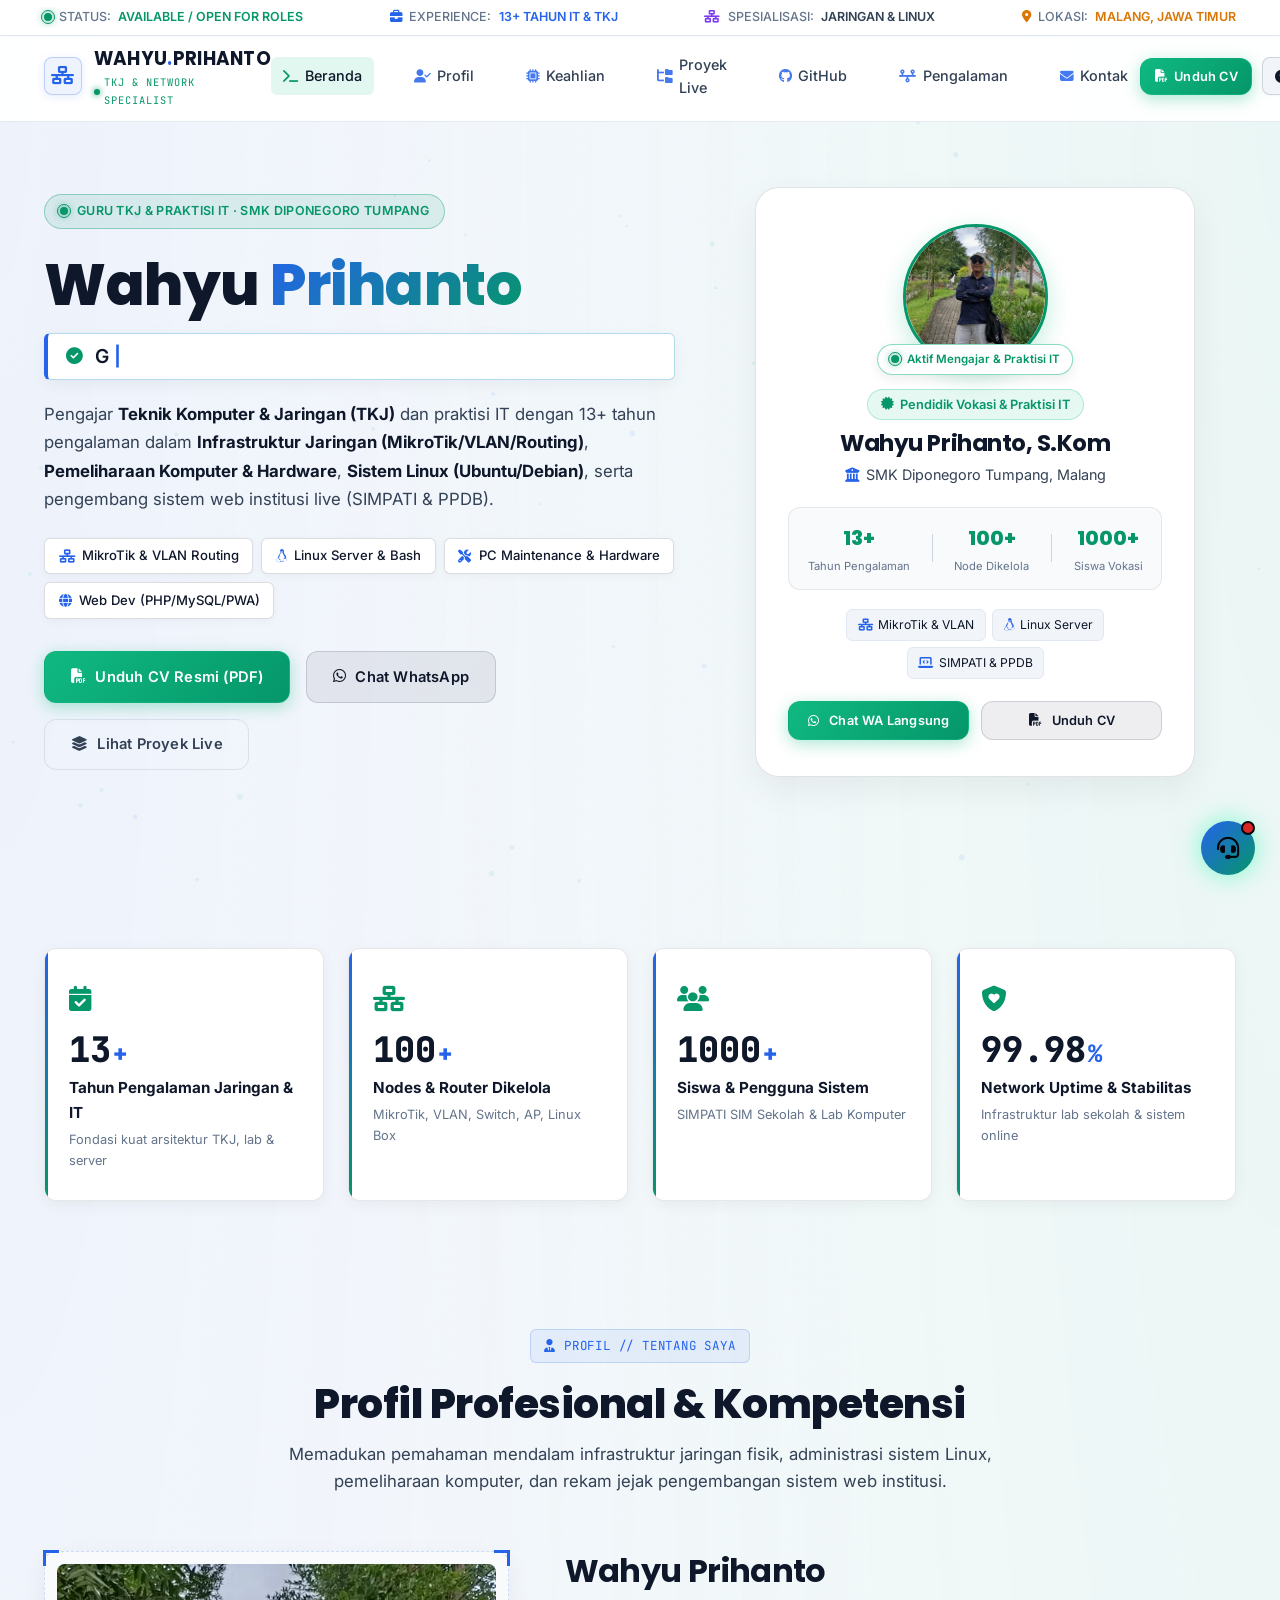
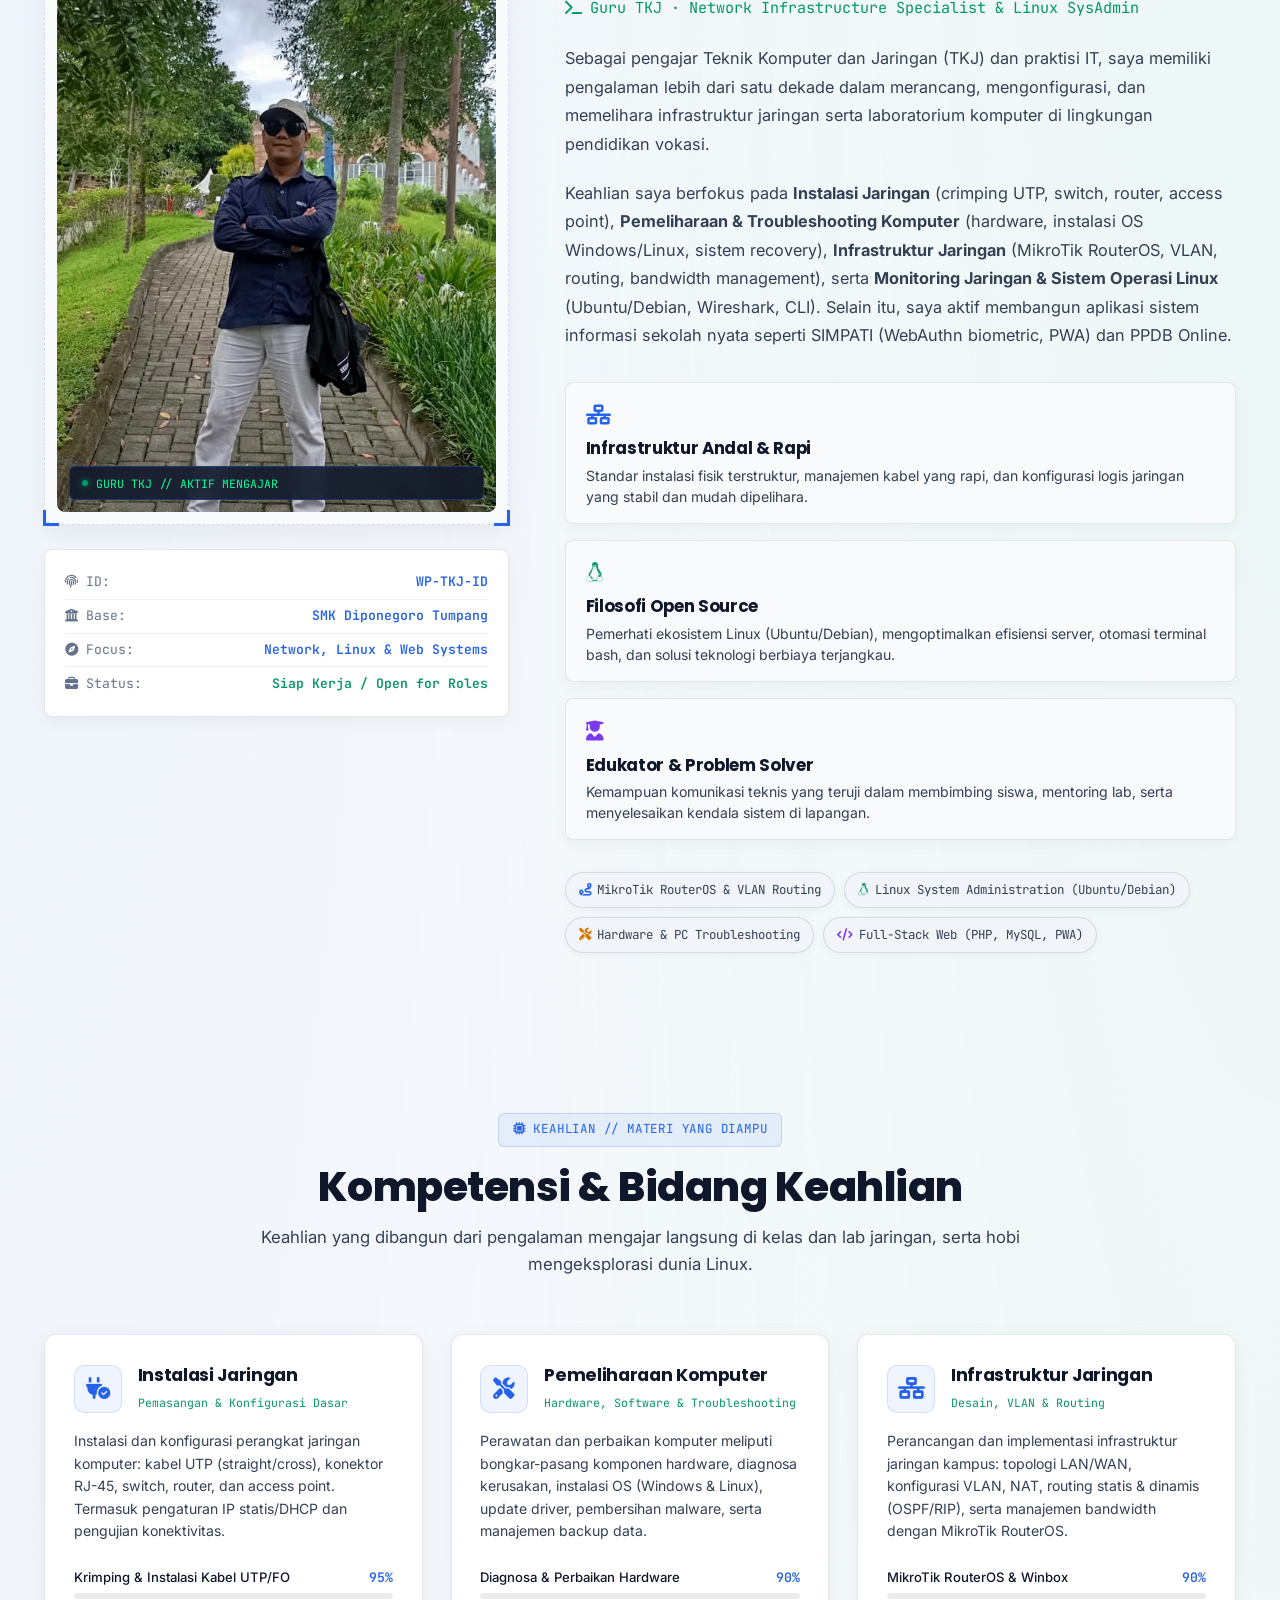
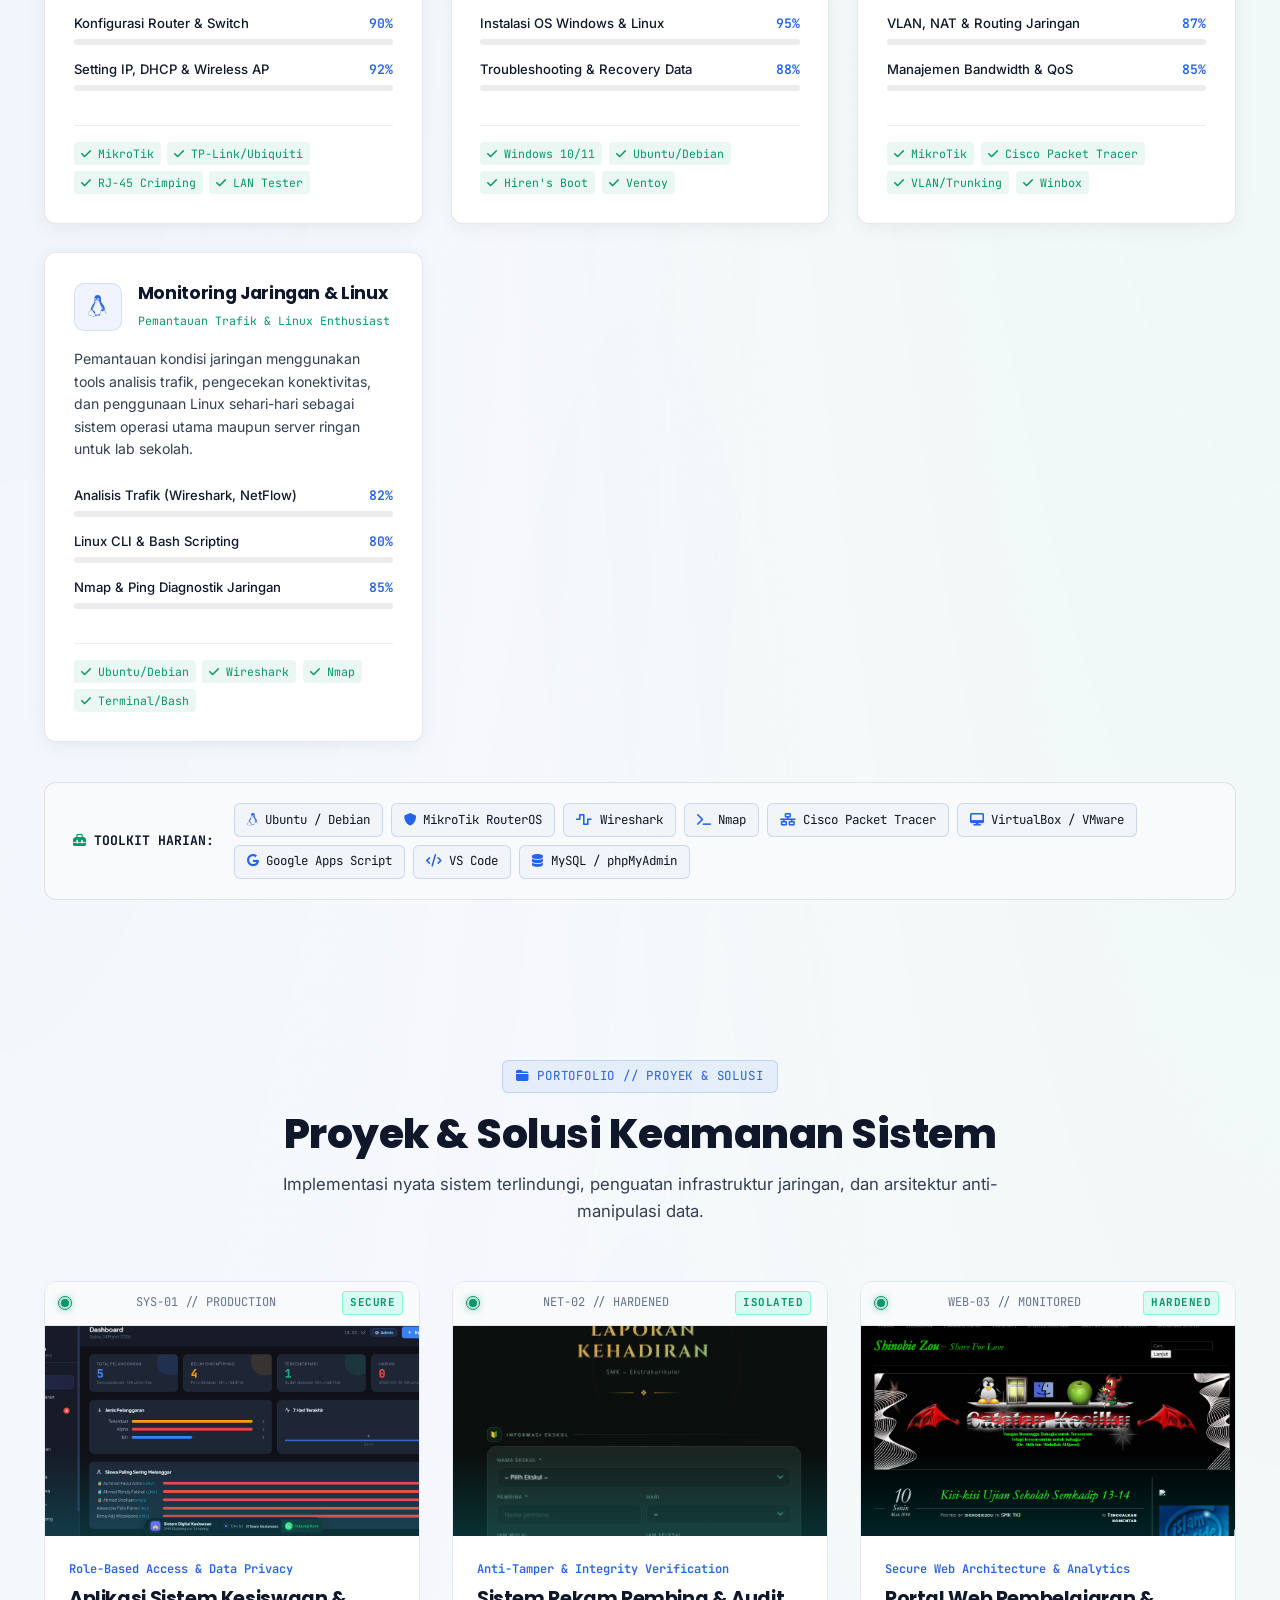
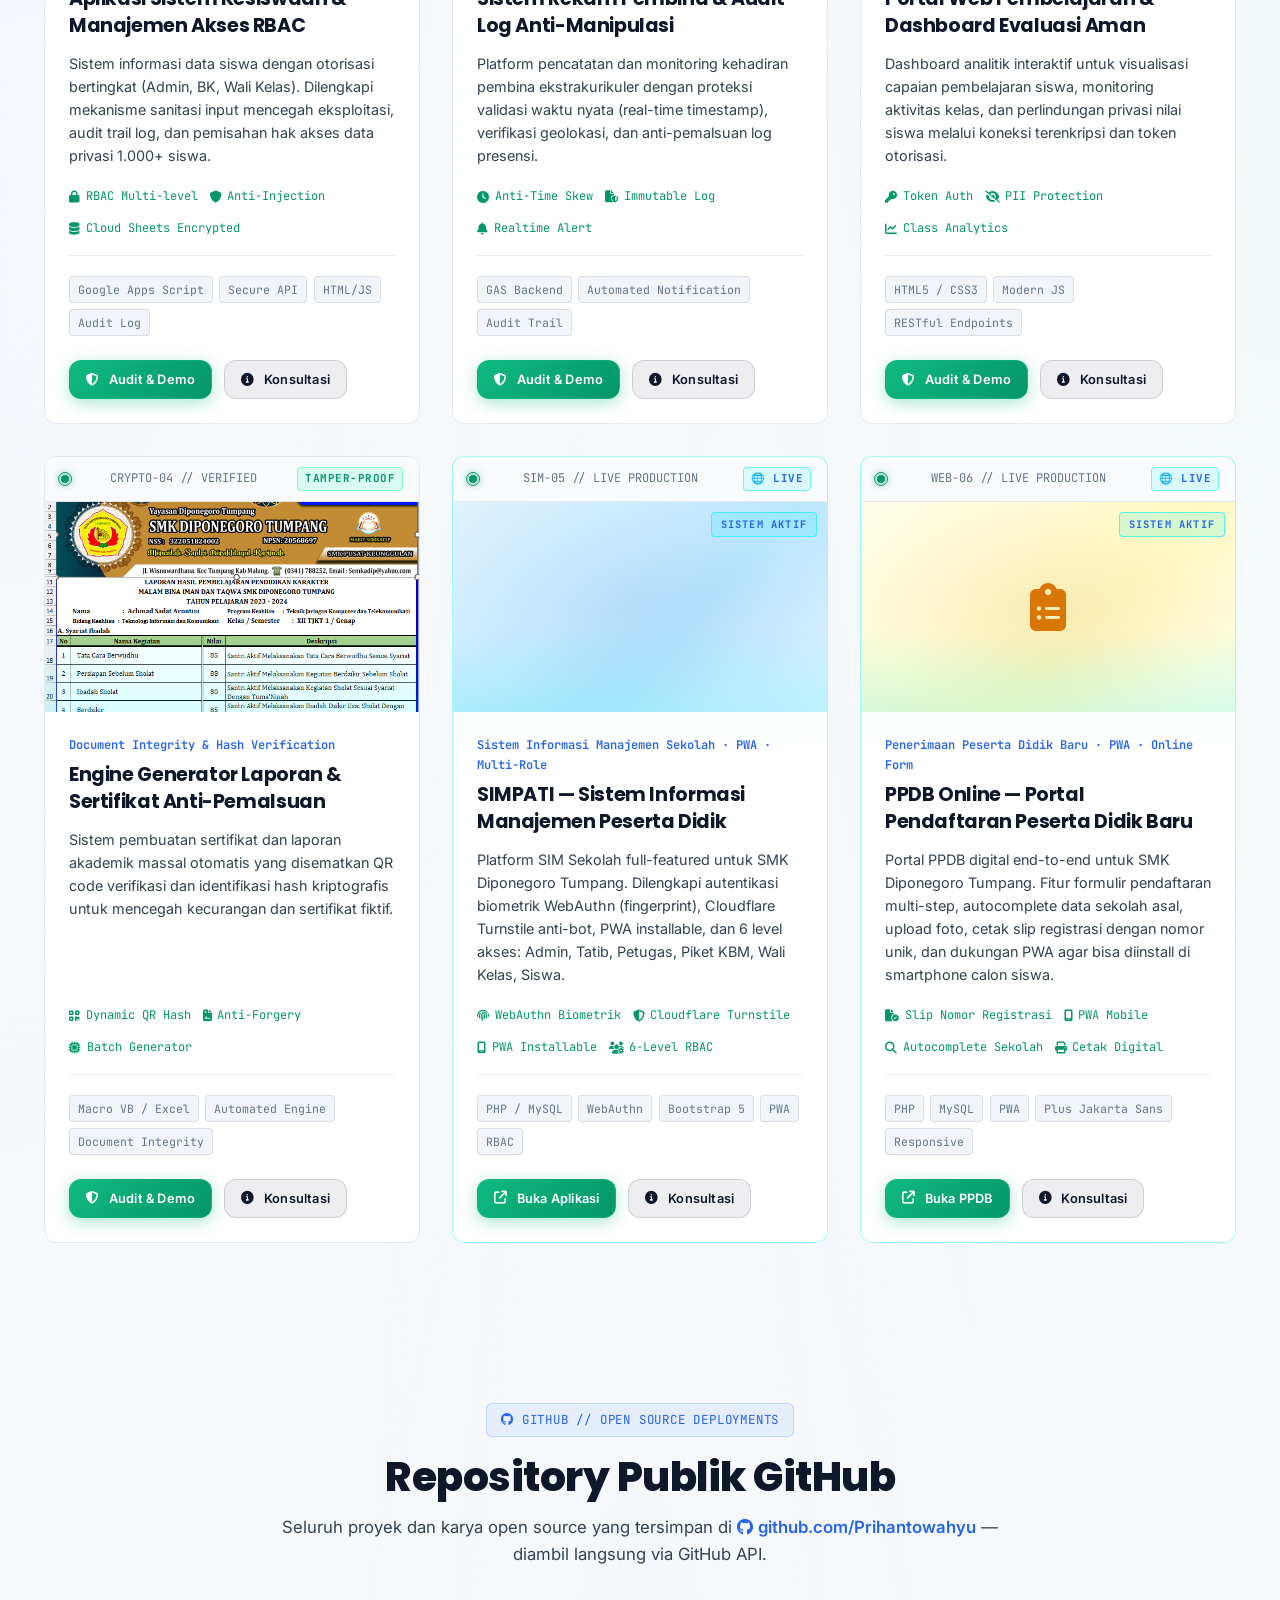
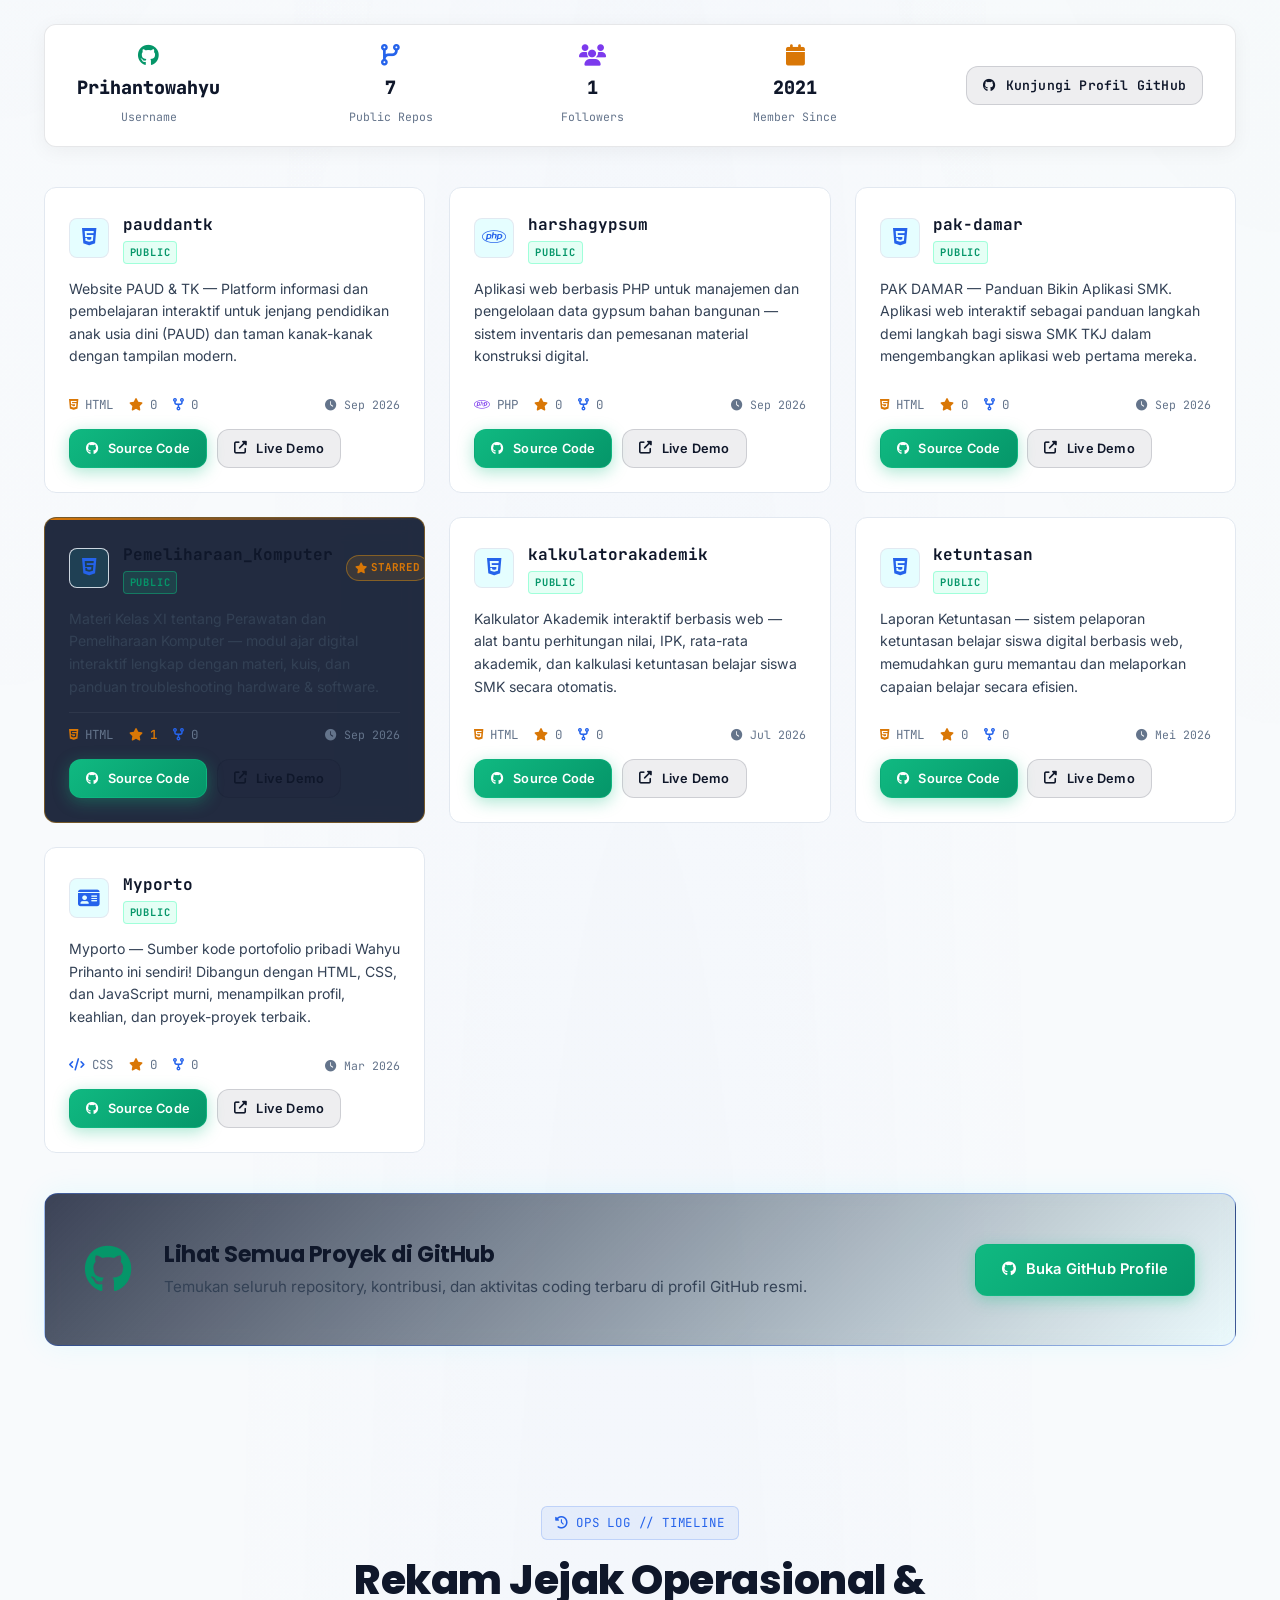
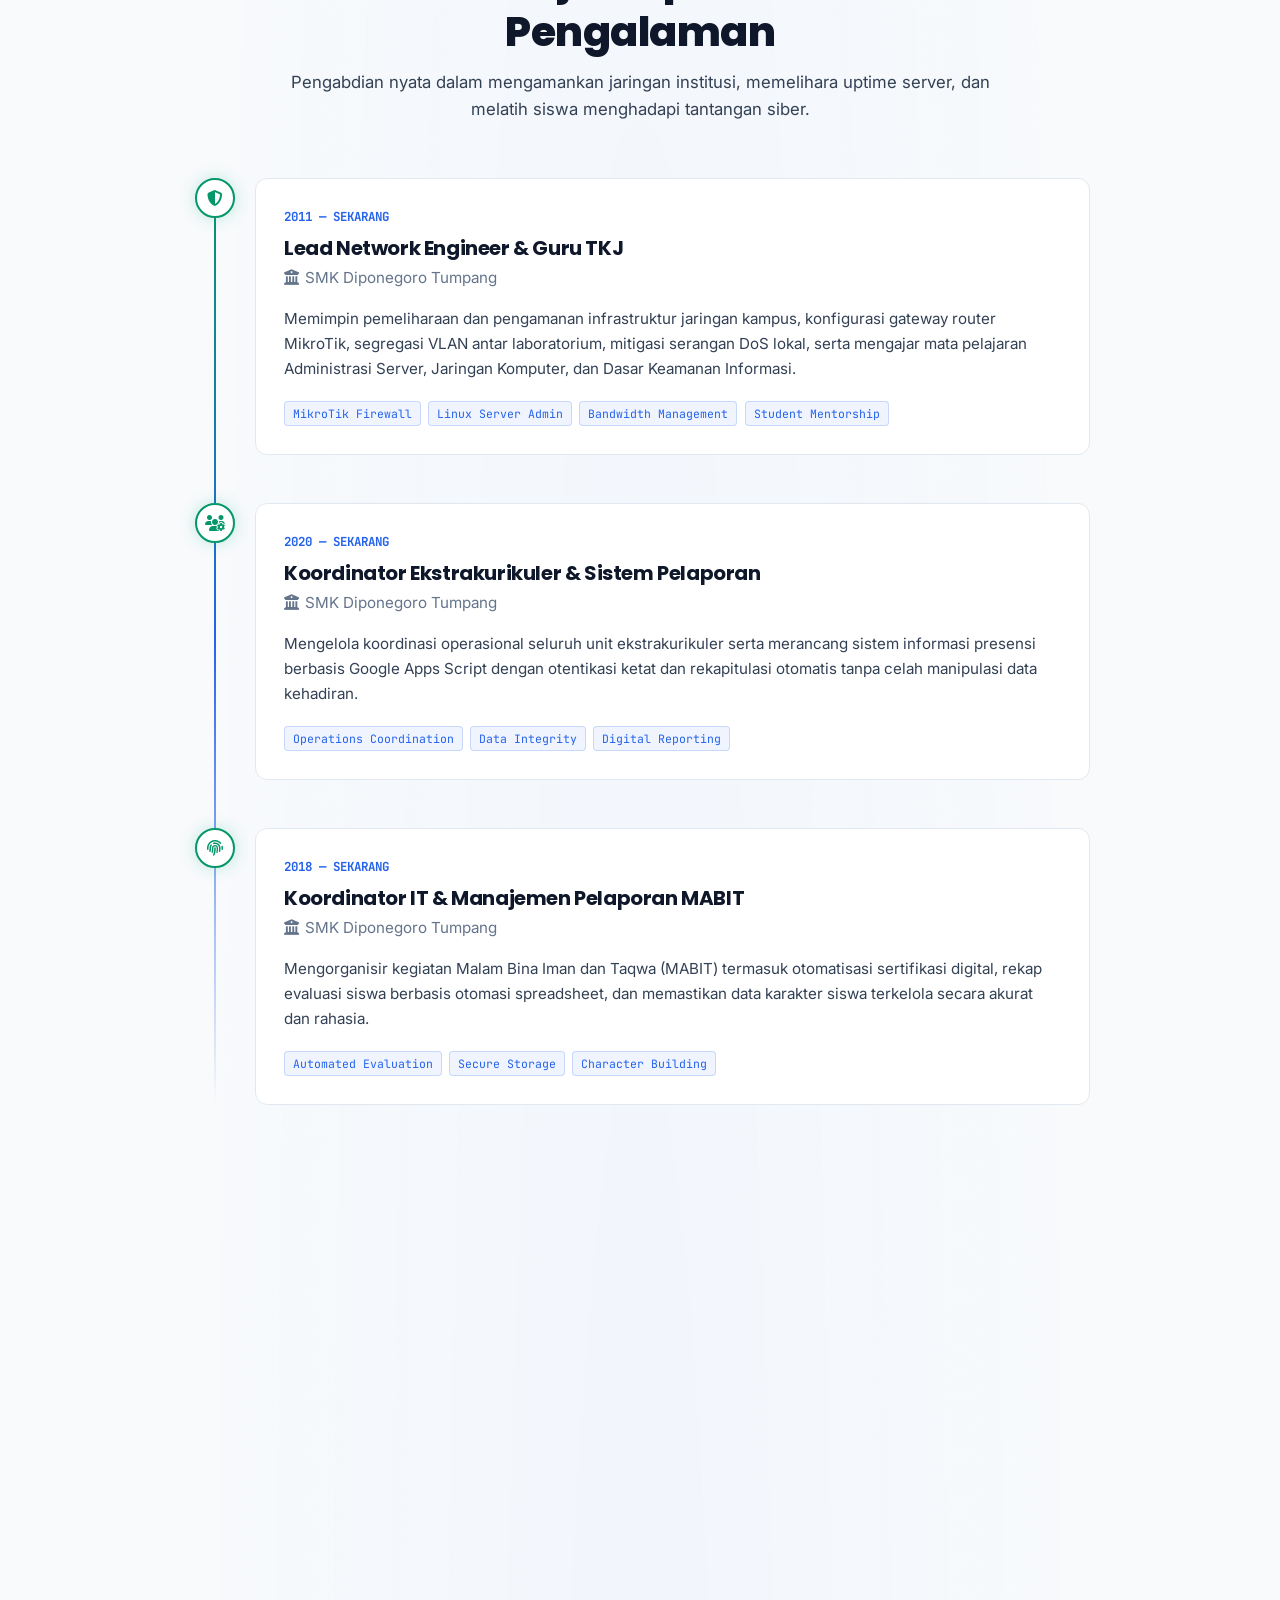
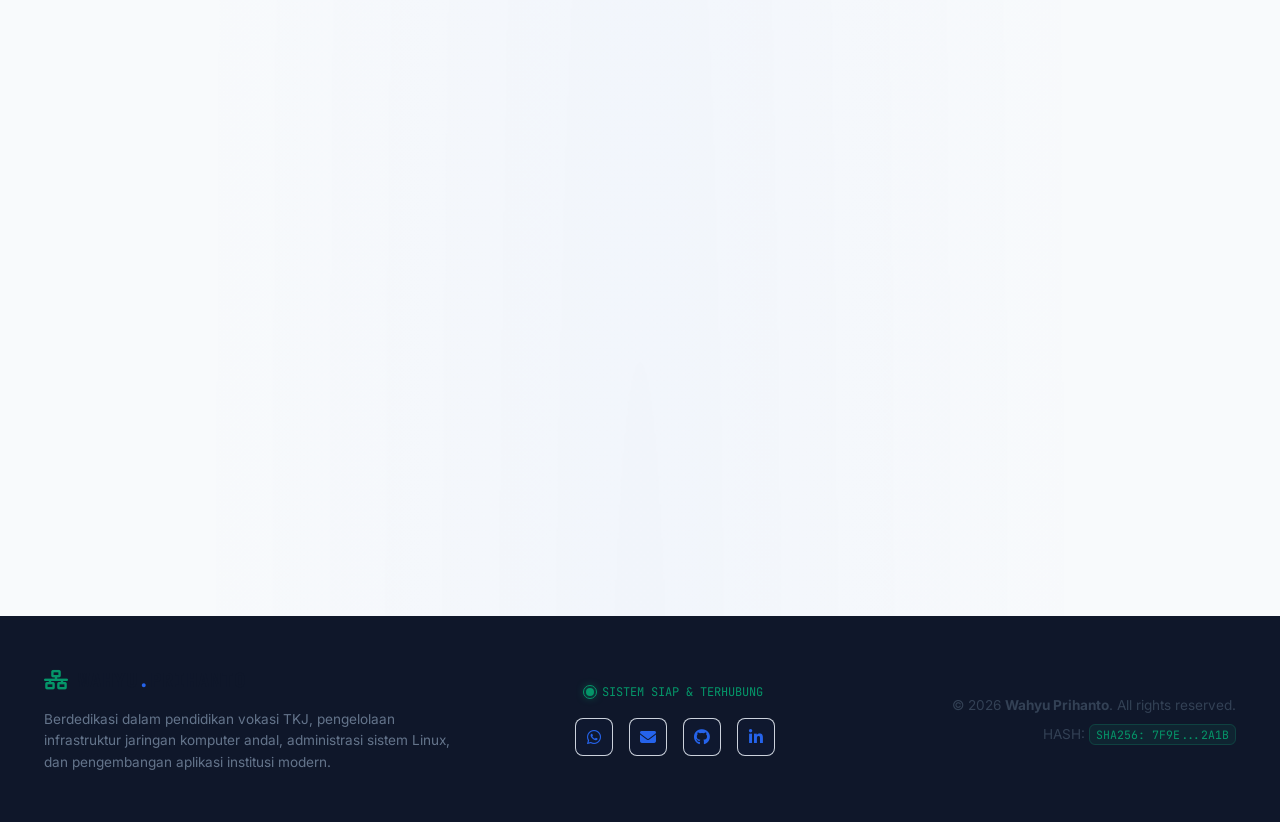
==== commit 1ef23e41: "fix: koreksi mendalam - bug skill bar animasi, canvas memory leak, duplikasi h1, loader double-call," ====
--- a/index.html
+++ b/index.html
@@ -1,4 +1,4 @@
-<!DOCTYPE html>
+﻿<!DOCTYPE html>
 <html lang="id" data-theme="light" itemscope itemtype="https://schema.org/Person">
 <head>
     <!-- ==================== PRIMARY SEO ==================== -->
@@ -50,17 +50,12 @@
     <meta itemprop="description" content="Guru TKJ dan Spesialis Jaringan Komputer dengan 13+ tahun pengalaman">
     <meta itemprop="image" content="https://prihantowahyu.github.io/Myporto/images/profile.jpeg">
 
-    <!-- ==================== CACHE CONTROL (ANTI-STALE) ==================== -->
-    <meta http-equiv="Cache-Control" content="no-cache, no-store, must-revalidate">
-    <meta http-equiv="Pragma" content="no-cache">
-    <meta http-equiv="Expires" content="0">
-
     <!-- ==================== PERFORMANCE HINTS ==================== -->
     <link rel="preconnect" href="https://fonts.googleapis.com">
     <link rel="preconnect" href="https://fonts.gstatic.com" crossorigin>
     <link rel="preconnect" href="https://cdnjs.cloudflare.com">
     <link rel="dns-prefetch" href="https://unpkg.com">
-    <link rel="preload" href="css/style.css?v=3.3.0" as="style">
+    <link rel="preload" href="css/style.css?v=3.4.0" as="style">
     <link rel="preload" href="images/profile.jpeg" as="image" type="image/jpeg">
 
     <!-- ==================== FONTS & ICONS ==================== -->
@@ -69,7 +64,7 @@
     <link href="https://unpkg.com/aos@2.3.1/dist/aos.css" rel="stylesheet">
 
     <!-- ==================== STYLESHEET ==================== -->
-    <link rel="stylesheet" href="css/style.css?v=3.3.0">
+    <link rel="stylesheet" href="css/style.css?v=3.4.0">
 
 </head>
 <body class="cyber-body">
@@ -85,15 +80,15 @@
                 <div class="radar-dot"></div>
             </div>
             <div class="loader-terminal-text">
-                <span class="prompt-accent">SYS_INIT:</span>
-                <span id="loaderStatus">CALIBRATING SECURITY PROTOCOLS...</span>
+                <span class="prompt-accent">MEMUAT:</span>
+                <span id="loaderStatus">MENYIAPKAN PORTOFOLIO PROFESIONAL...</span>
             </div>
             <div class="loader-progress-bar">
                 <div class="loader-progress-fill" id="loaderFill"></div>
             </div>
             <div class="loader-telemetry">
-                <span>PORT 443 [TLS 1.3]</span>
-                <span>IDS/IPS [ACTIVE]</span>
+                <span>STATUS: AKTIF</span>
+                <span>SMK DIPONEGORO TUMPANG</span>
             </div>
         </div>
     </div>
@@ -183,7 +178,7 @@
                     </div>
                     <div class="mobile-hero-info">
                         <div class="mobile-hero-tag">Guru TKJ · Praktisi IT</div>
-                        <h1 class="mobile-hero-name">Wahyu <span class="text-gradient-cyber">Prihanto</span></h1>
+                        <p class="mobile-hero-name" aria-hidden="true">Wahyu <span class="text-gradient-cyber">Prihanto</span></p>
                         <p class="mobile-hero-school"><i class="fas fa-building-columns"></i> SMK Diponegoro Tumpang</p>
                     </div>
                     <div class="mobile-hero-stats">
@@ -361,8 +356,8 @@
             <div class="container">
                 <div class="section-header" data-aos="fade-up">
                     <div class="cyber-section-tag">
-                        <i class="fas fa-id-card-clip"></i>
-                        <span>DOSSIER // PROFIL KANDIDAT</span>
+                        <i class="fas fa-user-tie"></i>
+                        <span>PROFIL // TENTANG SAYA</span>
                     </div>
                     <h2 class="section-title">Profil Profesional & Kompetensi</h2>
                     <p class="section-subtitle">Memadukan pemahaman mendalam infrastruktur jaringan fisik, administrasi sistem Linux, pemeliharaan komputer, dan rekam jejak pengembangan sistem web institusi.</p>
@@ -490,21 +485,21 @@
                                 <span>Krimping & Instalasi Kabel UTP/FO</span>
                                 <span class="skill-percentage">95%</span>
                             </div>
-                            <div class="skill-track"><div class="skill-fill" style="--level: 95%"></div></div>
+                            <div class="skill-track"><div class="skill-fill" data-level="95"></div></div>
                         </div>
                         <div class="skill-item-row">
                             <div class="skill-info">
                                 <span>Konfigurasi Router & Switch</span>
                                 <span class="skill-percentage">90%</span>
                             </div>
-                            <div class="skill-track"><div class="skill-fill" style="--level: 90%"></div></div>
+                            <div class="skill-track"><div class="skill-fill" data-level="90"></div></div>
                         </div>
                         <div class="skill-item-row">
                             <div class="skill-info">
                                 <span>Setting IP, DHCP & Wireless AP</span>
                                 <span class="skill-percentage">92%</span>
                             </div>
-                            <div class="skill-track"><div class="skill-fill" style="--level: 92%"></div></div>
+                            <div class="skill-track"><div class="skill-fill" data-level="92"></div></div>
                         </div>
                         <div class="skill-tools-tags">
                             <span><i class="fas fa-check"></i> MikroTik</span>
@@ -531,21 +526,21 @@
                                 <span>Diagnosa & Perbaikan Hardware</span>
                                 <span class="skill-percentage">90%</span>
                             </div>
-                            <div class="skill-track"><div class="skill-fill" style="--level: 90%"></div></div>
+                            <div class="skill-track"><div class="skill-fill" data-level="90"></div></div>
                         </div>
                         <div class="skill-item-row">
                             <div class="skill-info">
                                 <span>Instalasi OS Windows & Linux</span>
                                 <span class="skill-percentage">95%</span>
                             </div>
-                            <div class="skill-track"><div class="skill-fill" style="--level: 95%"></div></div>
+                            <div class="skill-track"><div class="skill-fill" data-level="95"></div></div>
                         </div>
                         <div class="skill-item-row">
                             <div class="skill-info">
                                 <span>Troubleshooting & Recovery Data</span>
                                 <span class="skill-percentage">88%</span>
                             </div>
-                            <div class="skill-track"><div class="skill-fill" style="--level: 88%"></div></div>
+                            <div class="skill-track"><div class="skill-fill" data-level="88"></div></div>
                         </div>
                         <div class="skill-tools-tags">
                             <span><i class="fas fa-check"></i> Windows 10/11</span>
@@ -572,21 +567,21 @@
                                 <span>MikroTik RouterOS & Winbox</span>
                                 <span class="skill-percentage">90%</span>
                             </div>
-                            <div class="skill-track"><div class="skill-fill" style="--level: 90%"></div></div>
+                            <div class="skill-track"><div class="skill-fill" data-level="90"></div></div>
                         </div>
                         <div class="skill-item-row">
                             <div class="skill-info">
                                 <span>VLAN, NAT & Routing Jaringan</span>
                                 <span class="skill-percentage">87%</span>
                             </div>
-                            <div class="skill-track"><div class="skill-fill" style="--level: 87%"></div></div>
+                            <div class="skill-track"><div class="skill-fill" data-level="87"></div></div>
                         </div>
                         <div class="skill-item-row">
                             <div class="skill-info">
                                 <span>Manajemen Bandwidth & QoS</span>
                                 <span class="skill-percentage">85%</span>
                             </div>
-                            <div class="skill-track"><div class="skill-fill" style="--level: 85%"></div></div>
+                            <div class="skill-track"><div class="skill-fill" data-level="85"></div></div>
                         </div>
                         <div class="skill-tools-tags">
                             <span><i class="fas fa-check"></i> MikroTik</span>
@@ -613,21 +608,21 @@
                                 <span>Analisis Trafik (Wireshark, NetFlow)</span>
                                 <span class="skill-percentage">82%</span>
                             </div>
-                            <div class="skill-track"><div class="skill-fill" style="--level: 82%"></div></div>
+                            <div class="skill-track"><div class="skill-fill" data-level="82"></div></div>
                         </div>
                         <div class="skill-item-row">
                             <div class="skill-info">
                                 <span>Linux CLI & Bash Scripting</span>
                                 <span class="skill-percentage">80%</span>
                             </div>
-                            <div class="skill-track"><div class="skill-fill" style="--level: 80%"></div></div>
+                            <div class="skill-track"><div class="skill-fill" data-level="80"></div></div>
                         </div>
                         <div class="skill-item-row">
                             <div class="skill-info">
                                 <span>Nmap & Ping Diagnostik Jaringan</span>
                                 <span class="skill-percentage">85%</span>
                             </div>
-                            <div class="skill-track"><div class="skill-fill" style="--level: 85%"></div></div>
+                            <div class="skill-track"><div class="skill-fill" data-level="85"></div></div>
                         </div>
                         <div class="skill-tools-tags">
                             <span><i class="fas fa-check"></i> Ubuntu/Debian</span>
@@ -666,7 +661,7 @@
                 <div class="section-header" data-aos="fade-up">
                     <div class="cyber-section-tag">
                         <i class="fas fa-folder-closed"></i>
-                        <span>DEPLOYMENTS // SECURITY LAB</span>
+                        <span>PORTOFOLIO // PROYEK &amp; SOLUSI</span>
                     </div>
                     <h2 class="section-title">Proyek & Solusi Keamanan Sistem</h2>
                     <p class="section-subtitle">Implementasi nyata sistem terlindungi, penguatan infrastruktur jaringan, dan arsitektur anti-manipulasi data.</p>
@@ -1241,10 +1236,10 @@
             <div class="container">
                 <div class="section-header" data-aos="fade-up">
                     <div class="cyber-section-tag">
-                        <i class="fas fa-satellite-dish"></i>
-                        <span>TRANSMISSION // ENCRYPTED CHANNEL</span>
-                    </div>
-                    <h2 class="section-title">Hubungi & Mulai Transmisi</h2>
+                        <i class="fas fa-paper-plane"></i>
+                        <span>KONTAK // HUBUNGI SAYA</span>
+                    </div>
+                    <h2 class="section-title">Hubungi Saya &amp; Konsultasi</h2>
                     <p class="section-subtitle">Siap berkolaborasi dalam audit keamanan jaringan, pelatihan siber, atau pengembangan aplikasi sistem institusi yang terproteksi.</p>
                 </div>
 
@@ -1291,7 +1286,7 @@
                         <form class="cyber-form" id="contactForm">
                             <div class="form-header-badge">
                                 <span class="badge-dot pulse-fast"></span>
-                                <span>SECURE PAYLOAD DISPATCH</span>
+                                <span>KIRIM PESAN LANGSUNG</span>
                             </div>
 
                             <div class="form-group">
@@ -1321,7 +1316,7 @@
 
                             <button type="submit" class="btn btn-cyber-primary btn-block" id="btnSubmitForm">
                                 <i class="fas fa-paper-plane"></i>
-                                <span>Kirim Transmisi Pesan</span>
+                                <span>Kirim Pesan Sekarang</span>
                             </button>
 
                             <div class="form-status-alert" id="formStatusAlert"></div>
@@ -1337,18 +1332,18 @@
         <div class="container footer-content">
             <div class="footer-left">
                 <div class="footer-logo">
-                    <i class="fas fa-shield-cat text-neon-green"></i>
-                    <span>WP<span class="text-neon-cyan">://</span>SEC-OPS</span>
+                    <i class="fas fa-network-wired text-neon-green"></i>
+                    <span>WAHYU<span class="text-neon-cyan">.</span>PRIHANTO</span>
                 </div>
                 <p class="footer-desc">
-                    Membangun pertahanan siber yang tangguh, memperkuat integritas data institusi, dan menginspirasi talenta muda di bidang IT Cyber Security.
+                    Berdedikasi dalam pendidikan vokasi TKJ, pengelolaan infrastruktur jaringan komputer andal, administrasi sistem Linux, dan pengembangan aplikasi institusi modern.
                 </p>
             </div>
 
             <div class="footer-center">
                 <div class="footer-sec-status">
                     <span class="status-pulse-dot online"></span>
-                    <span>ALL SYSTEMS SECURE & OPERATIONAL</span>
+                    <span>SISTEM SIAP &amp; TERHUBUNG</span>
                 </div>
                 <div class="footer-social-links">
                     <a href="https://wa.me/6287775600462" target="_blank" rel="noopener noreferrer" aria-label="WhatsApp"><i class="fab fa-whatsapp"></i></a>
@@ -1572,6 +1567,6 @@
 
     <!-- ==================== SCRIPTS ==================== -->
     <script src="https://unpkg.com/aos@2.3.1/dist/aos.js"></script>
-    <script src="js/script.js?v=3.3.0"></script>
+    <script src="js/script.js?v=3.4.0"></script>
 </body>
 </html>
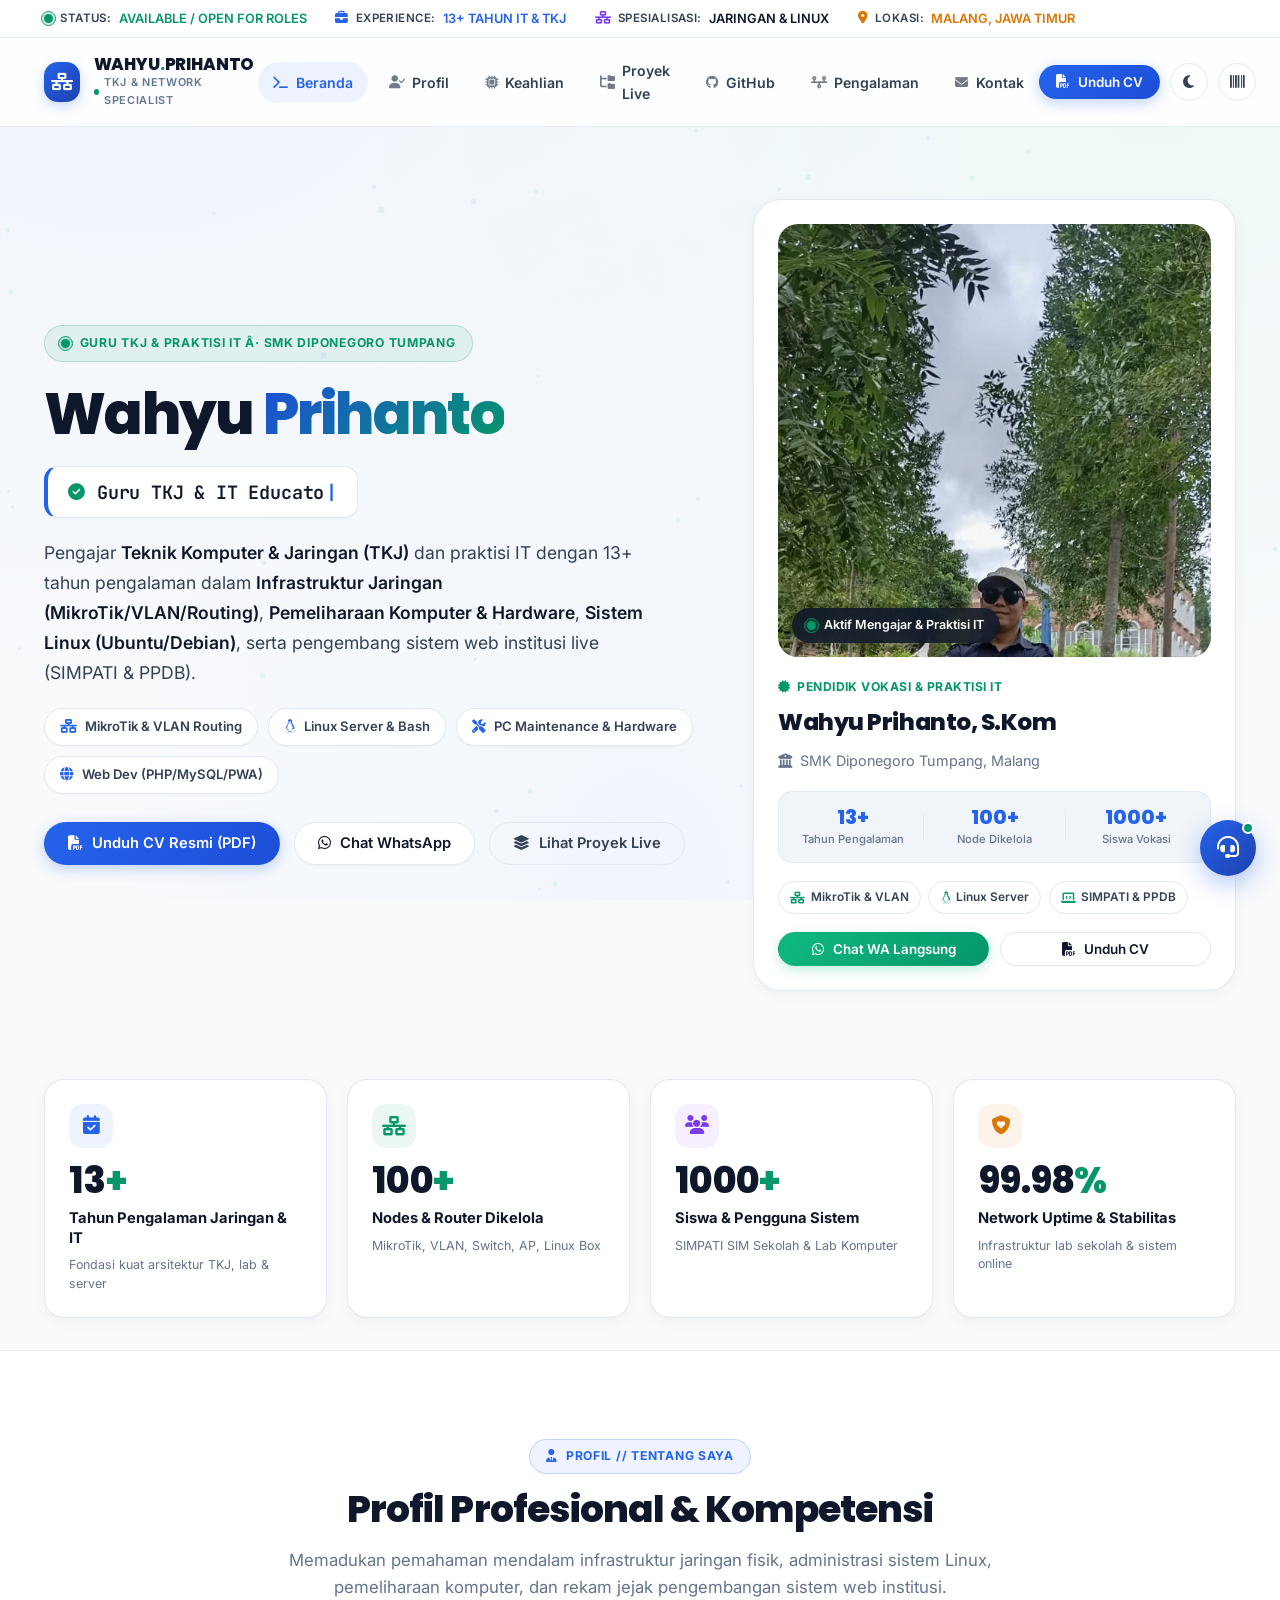
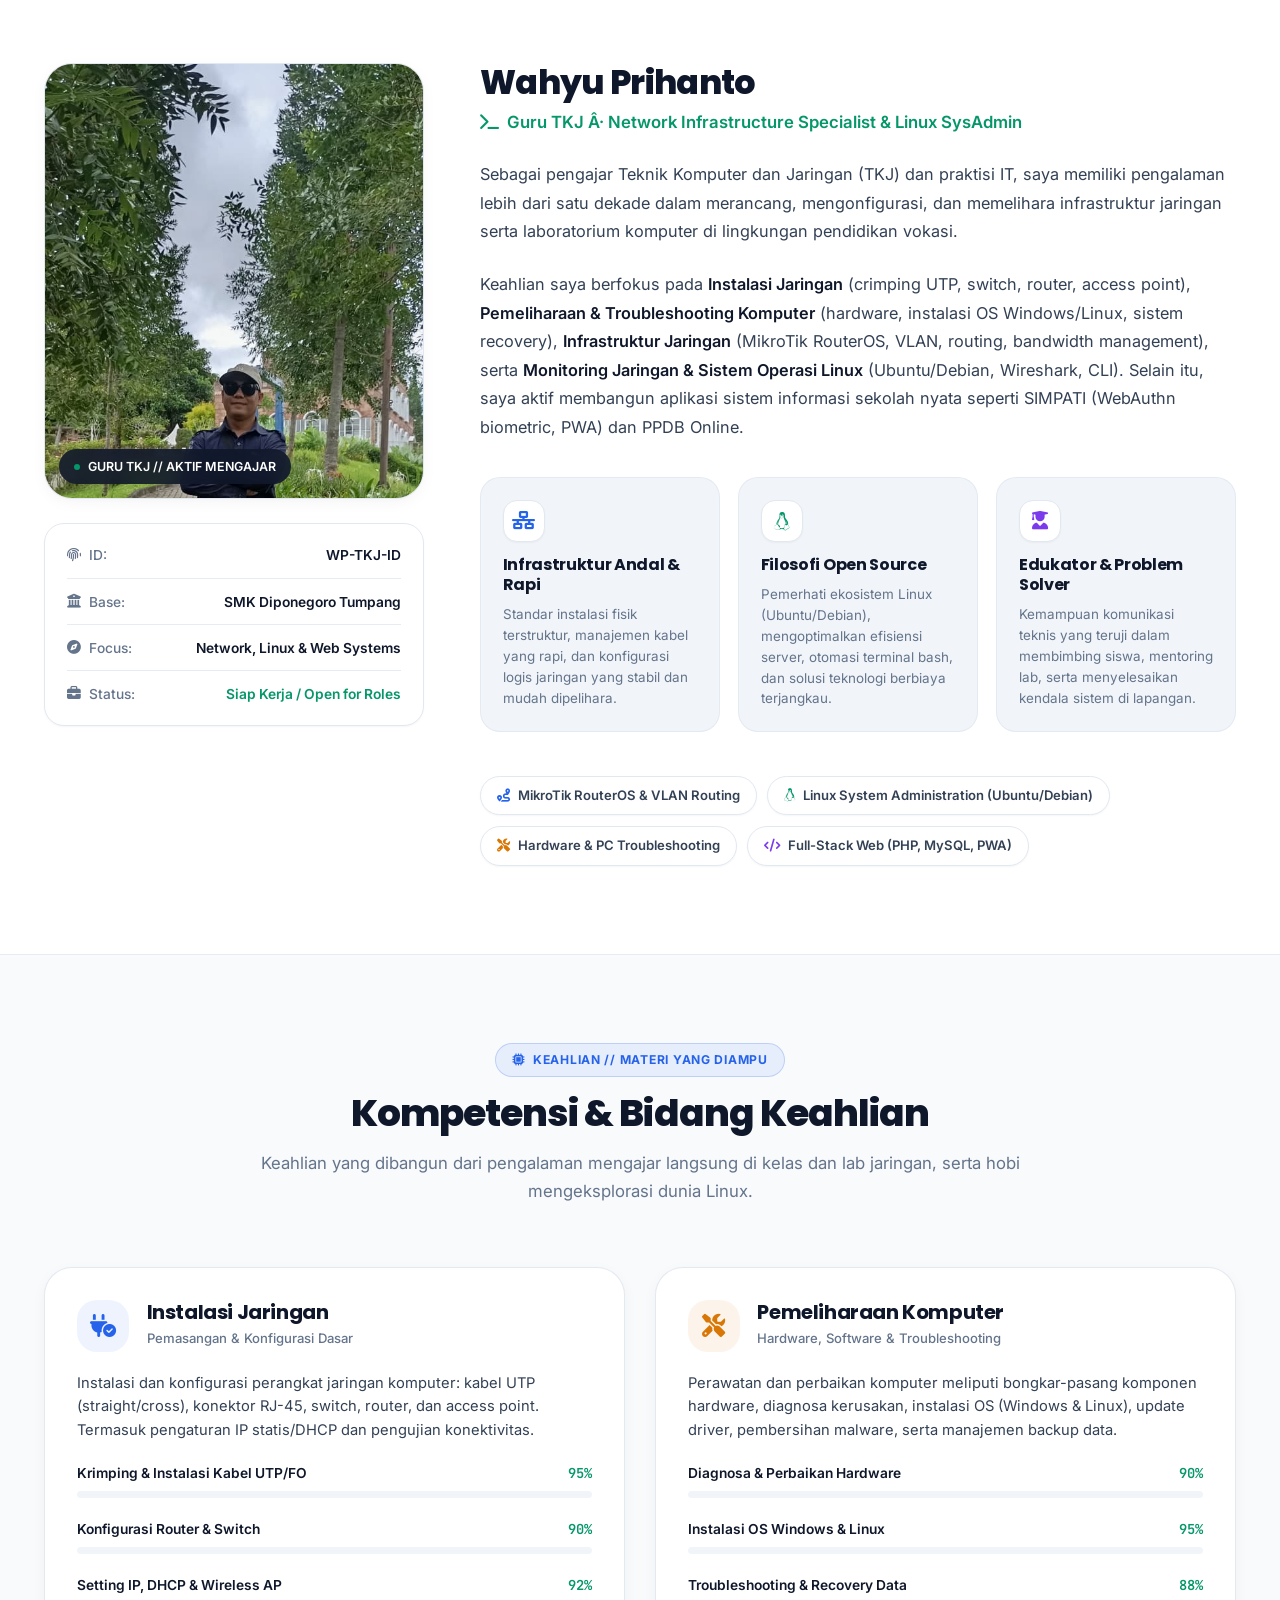
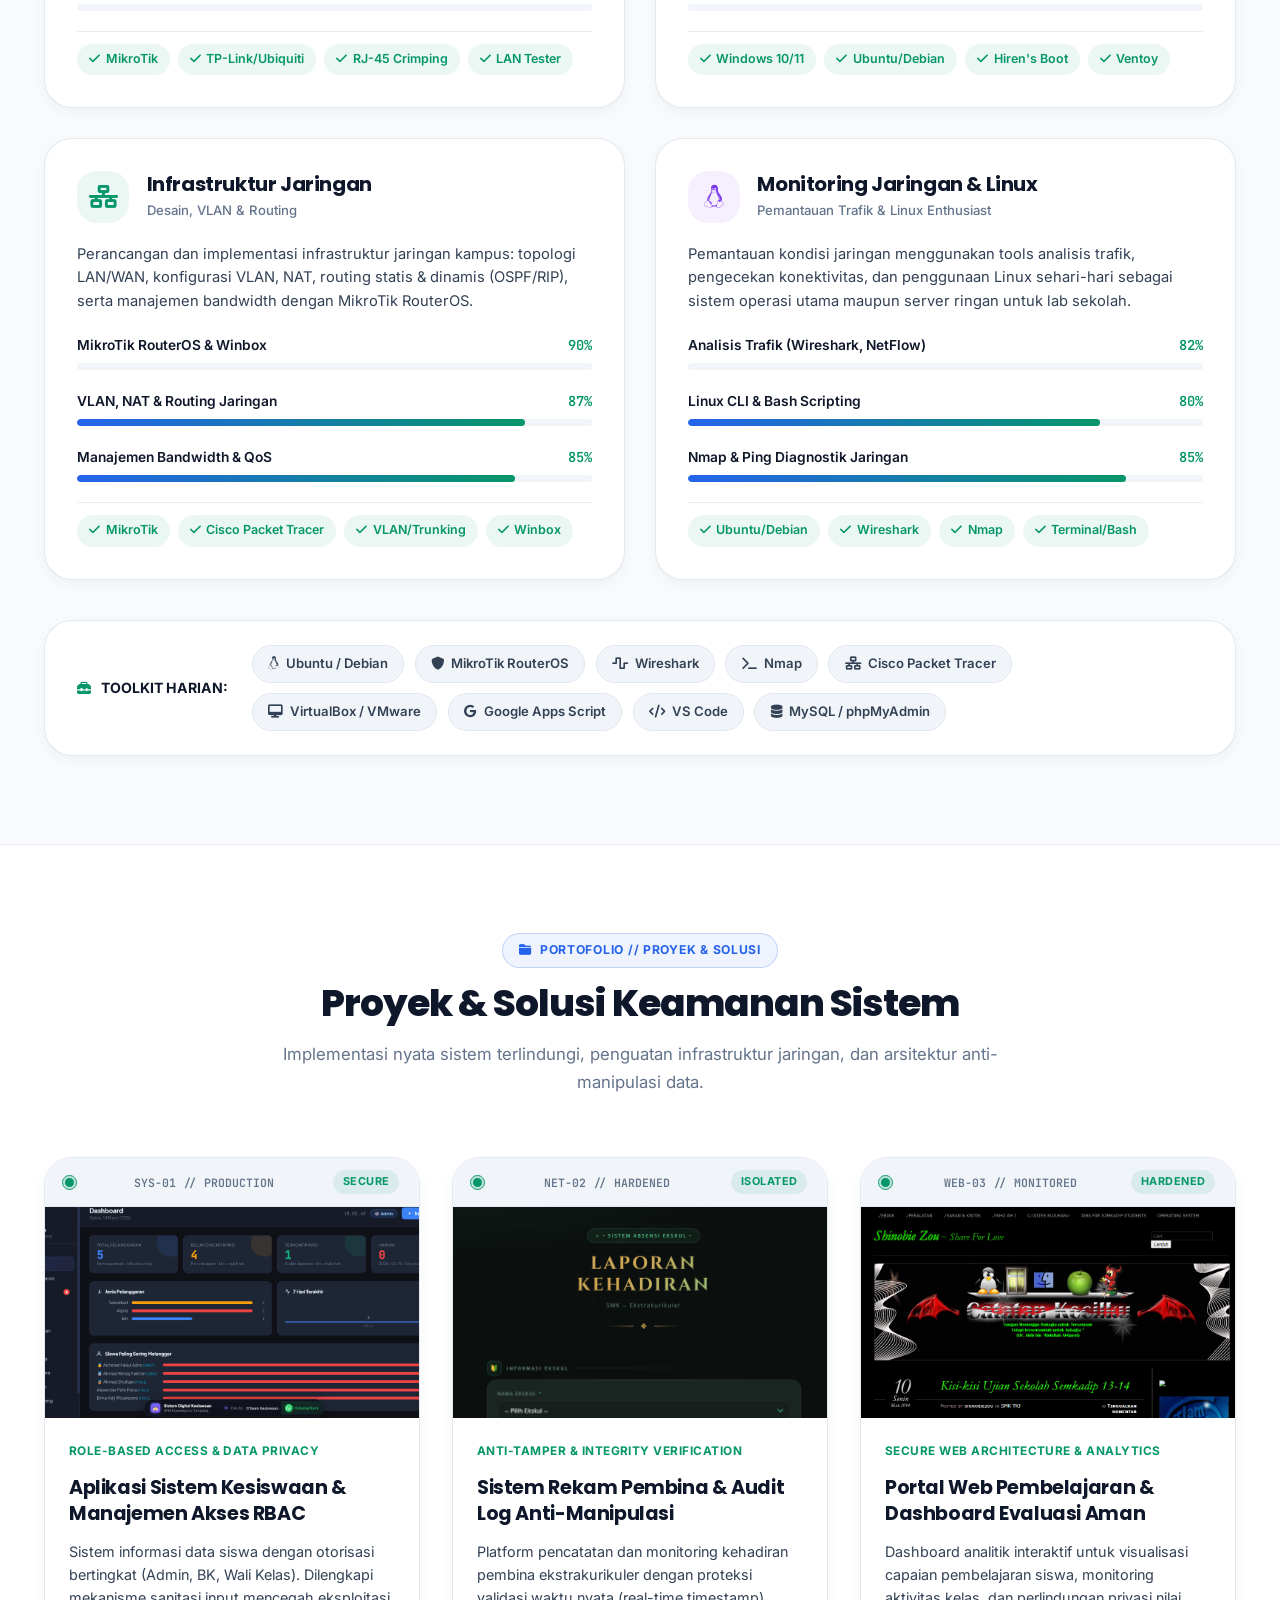
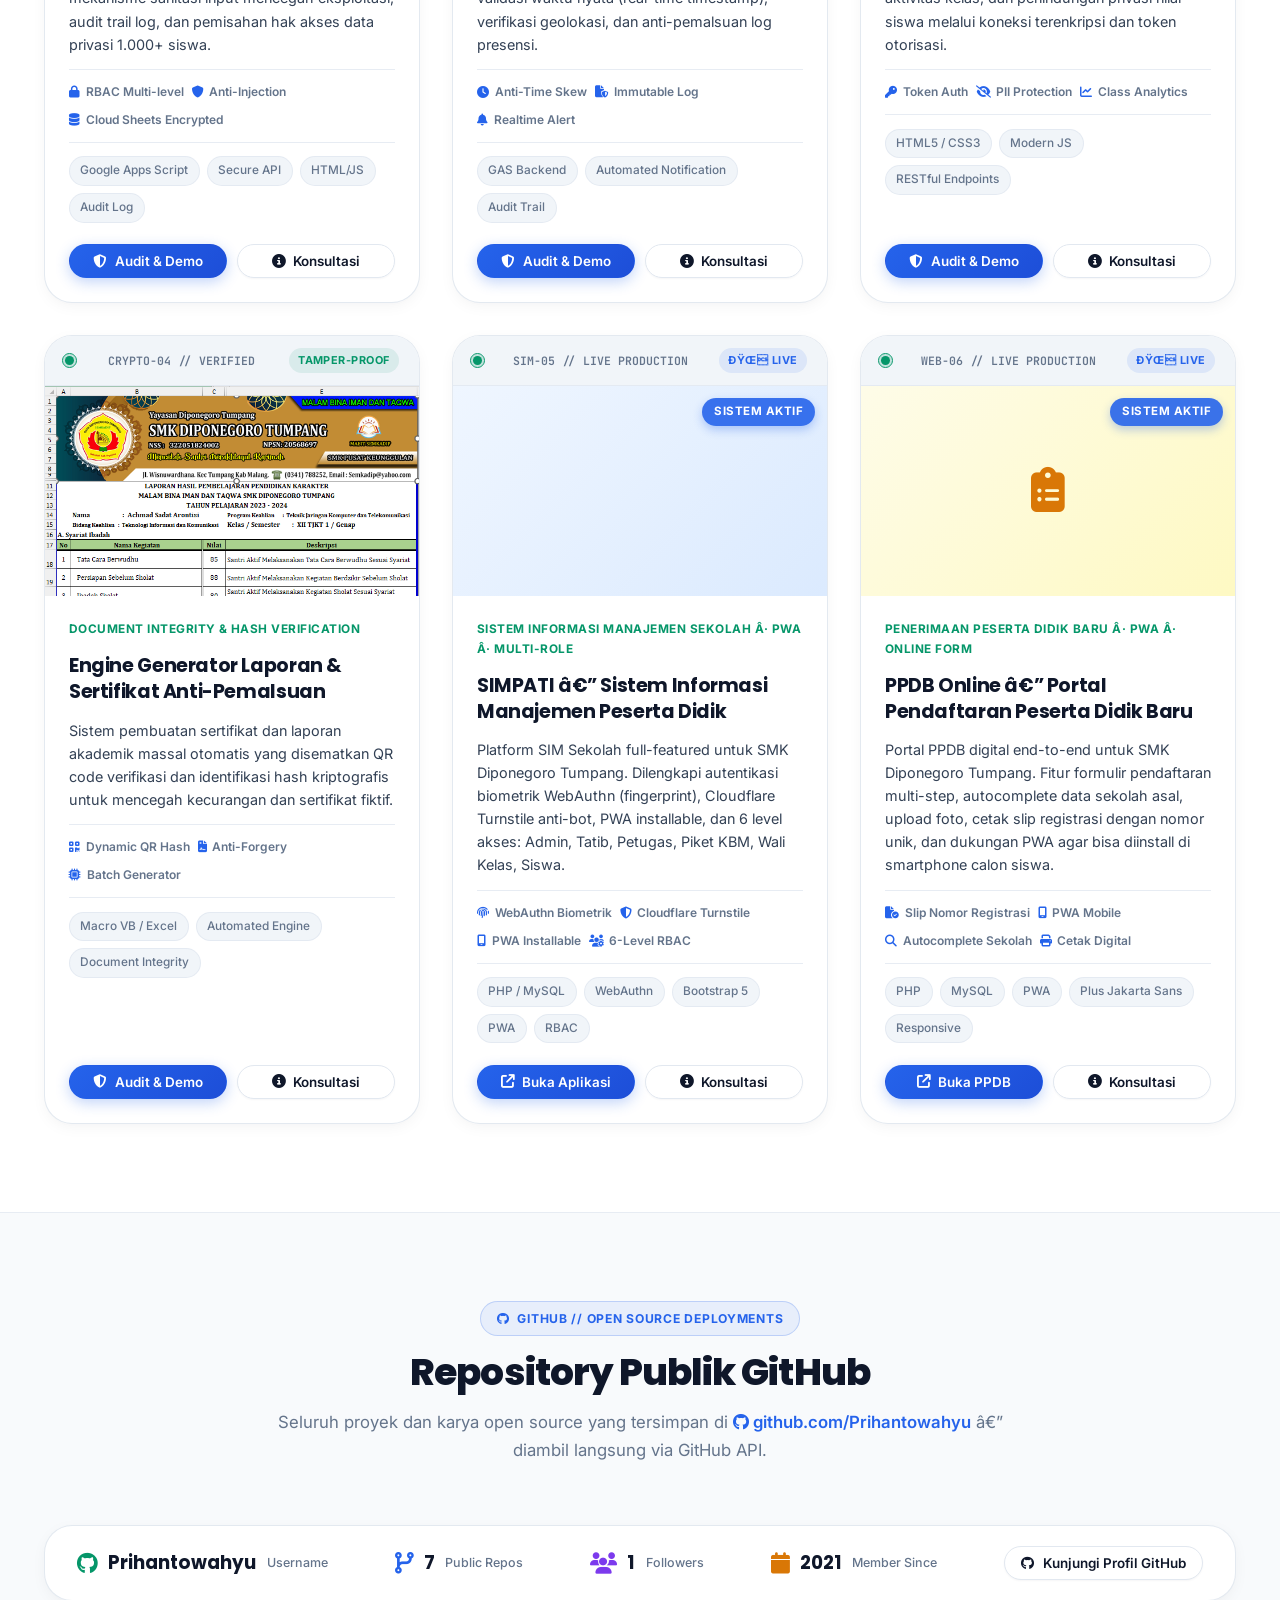
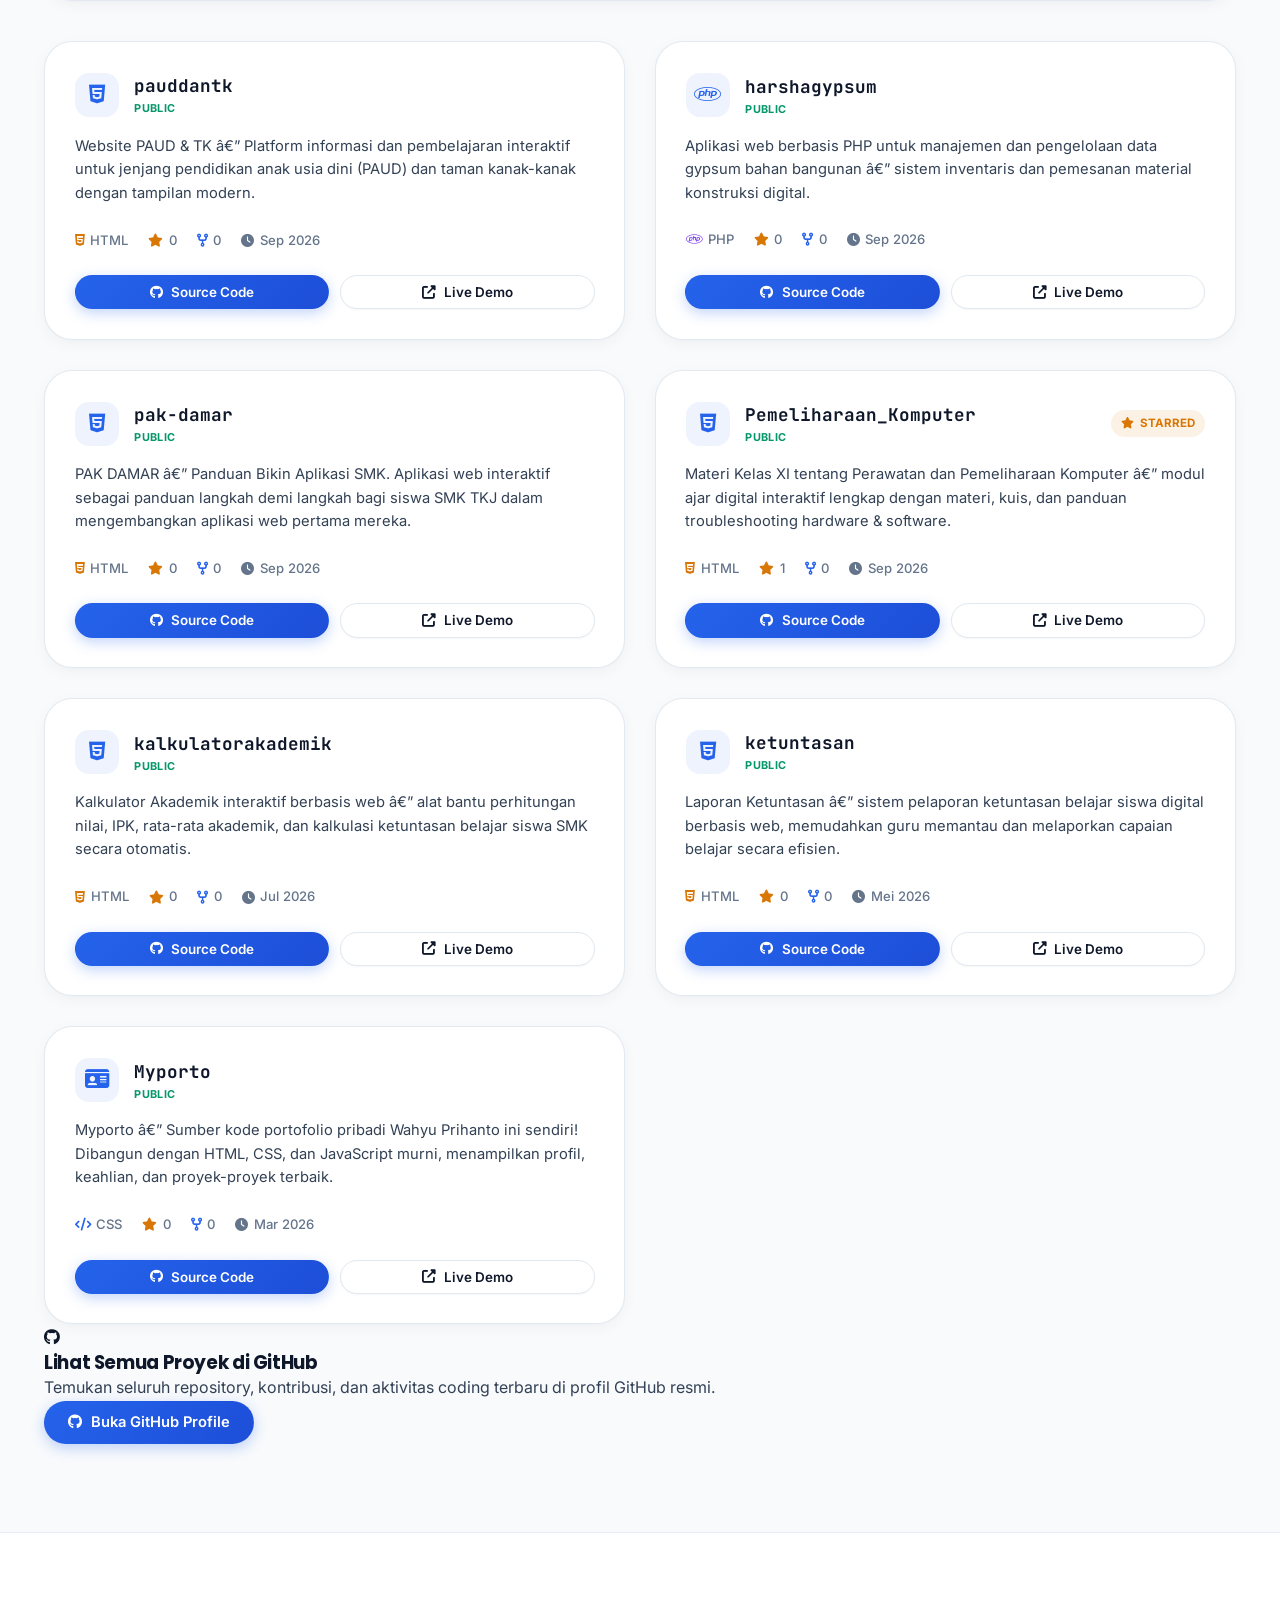
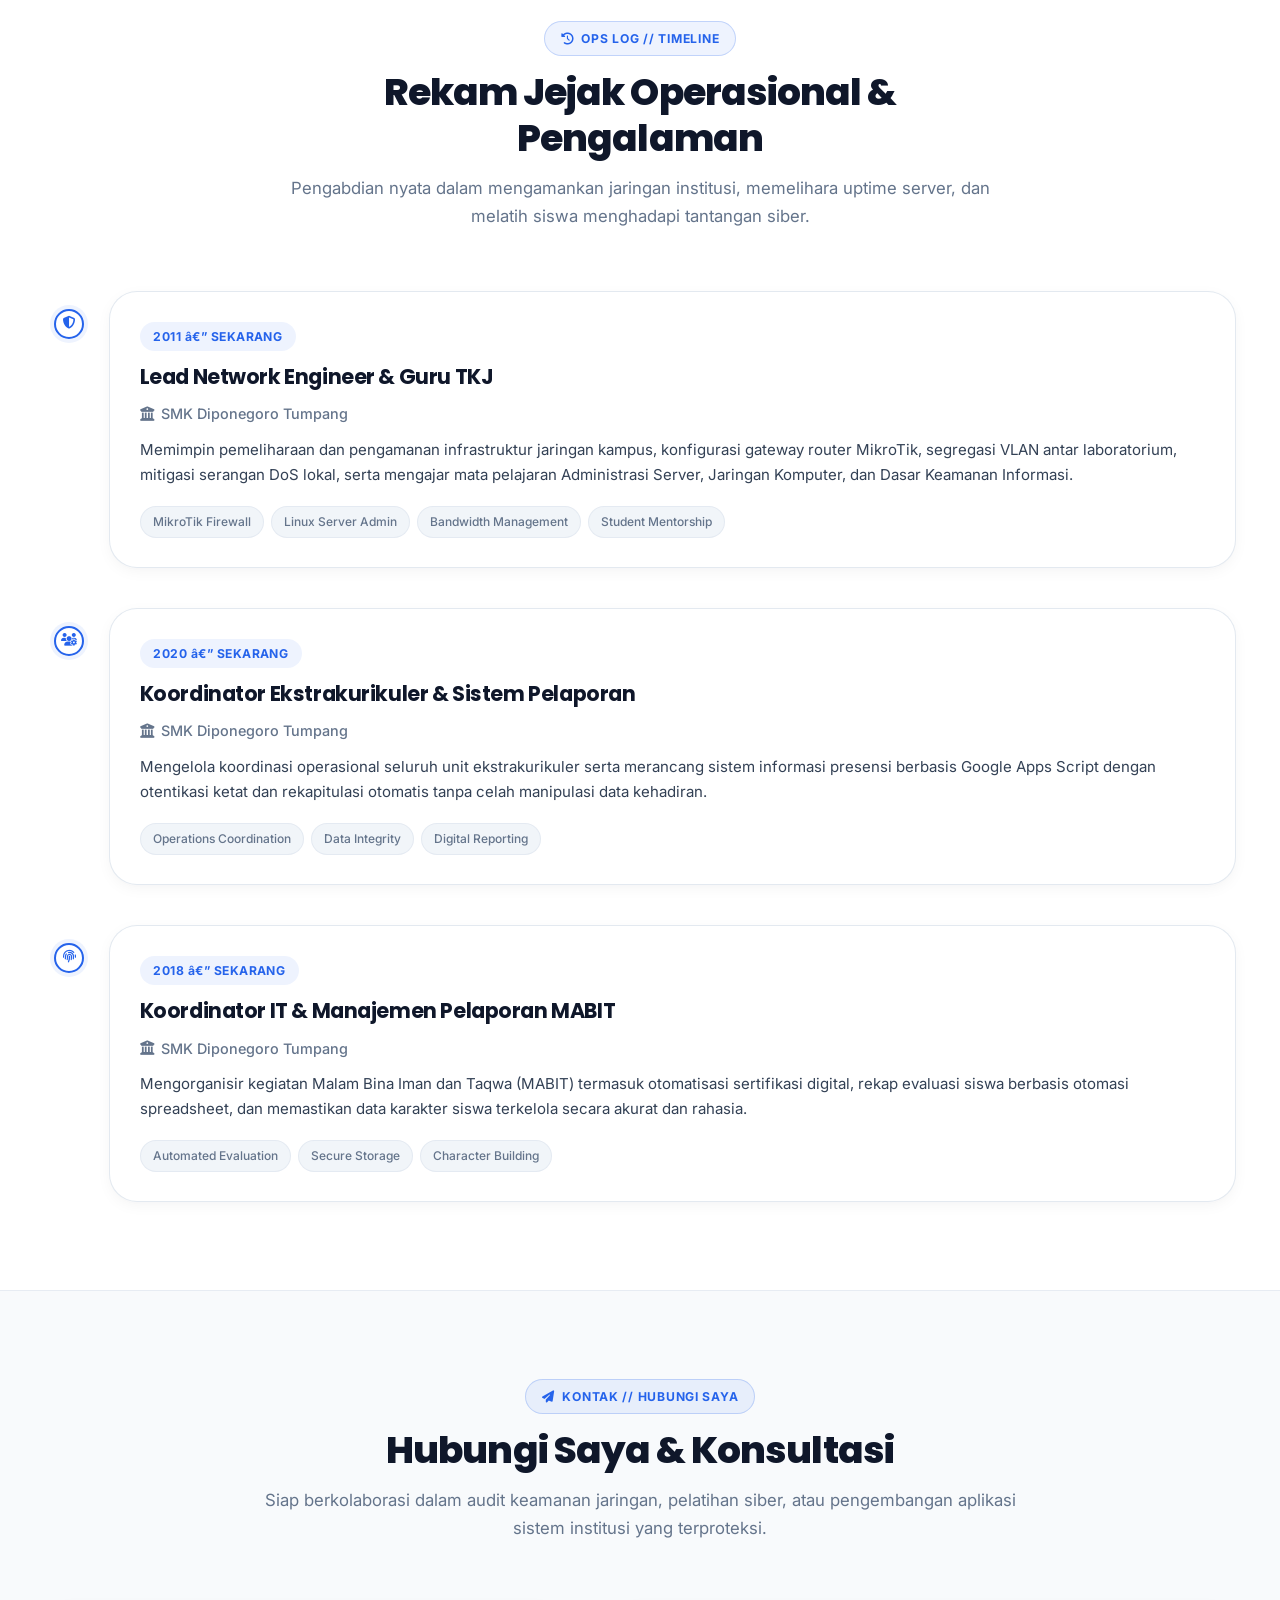
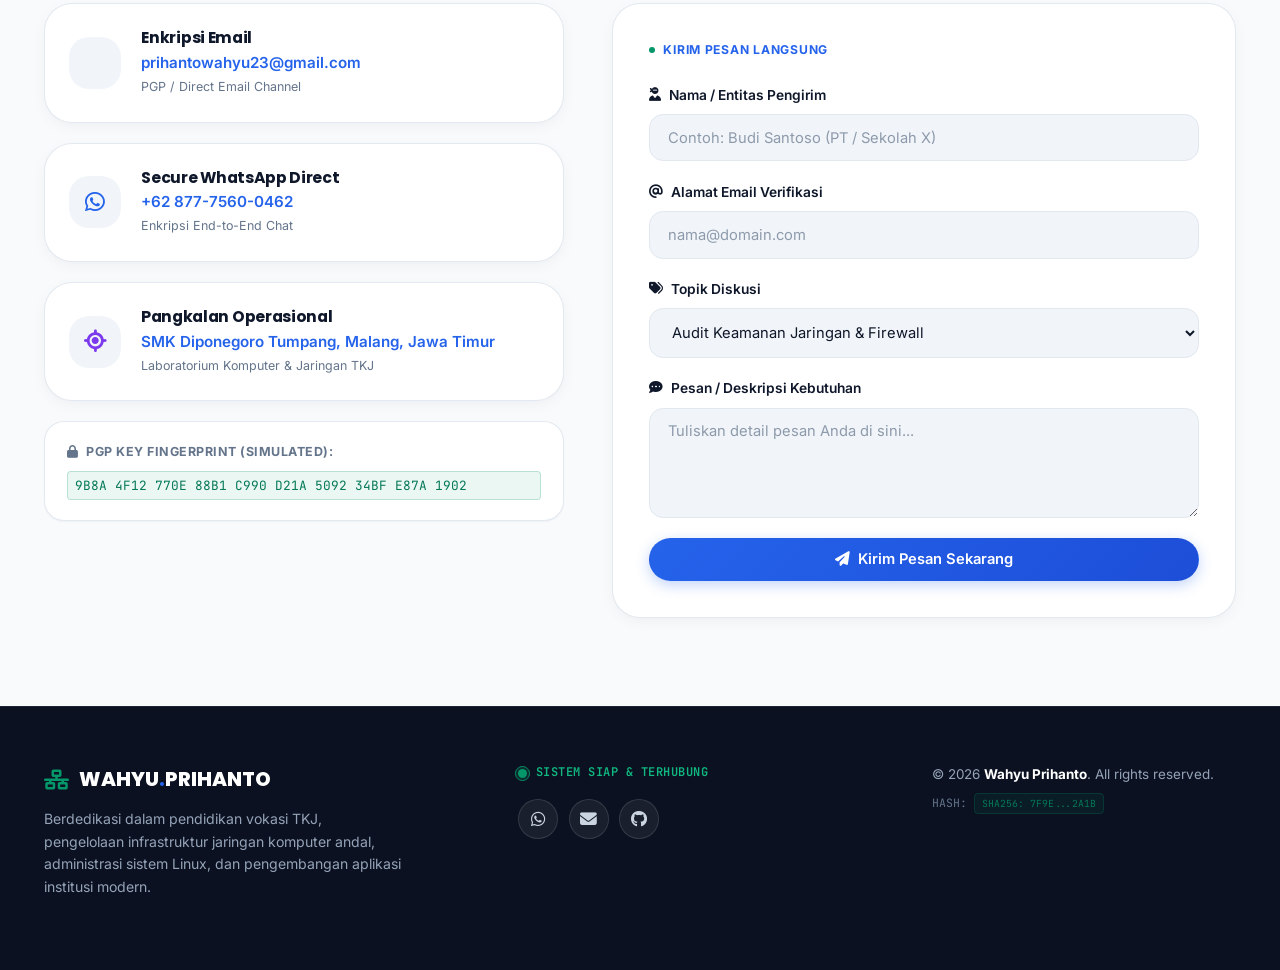
==== commit a19504c8: "fix: 7 perbaikan - favicon, Formspree form kontak, hapus LinkedIn placeholder, lazy loading images, " ====
--- a/index.html
+++ b/index.html
@@ -4,8 +4,8 @@
     <!-- ==================== PRIMARY SEO ==================== -->
     <meta charset="UTF-8">
     <meta name="viewport" content="width=device-width, initial-scale=1.0, viewport-fit=cover">
-    <title>Wahyu Prihanto | Guru TKJ &amp; Spesialis Jaringan Komputer — SMK Diponegoro Tumpang</title>
-    <meta name="description" content="Wahyu Prihanto — Guru Teknik Komputer dan Jaringan (TKJ) dengan 13+ tahun pengalaman di SMK Diponegoro Tumpang, Malang. Spesialis MikroTik, VLAN, Linux Server, dan pengembang sistem SIMPATI &amp; PPDB Online.">
+    <title>Wahyu Prihanto | Guru TKJ &amp; Spesialis Jaringan Komputer â€” SMK Diponegoro Tumpang</title>
+    <meta name="description" content="Wahyu Prihanto â€” Guru Teknik Komputer dan Jaringan (TKJ) dengan 13+ tahun pengalaman di SMK Diponegoro Tumpang, Malang. Spesialis MikroTik, VLAN, Linux Server, dan pengembang sistem SIMPATI &amp; PPDB Online.">
     <meta name="keywords" content="Wahyu Prihanto, Guru TKJ Malang, Teknik Komputer Jaringan, MikroTik Specialist, Linux Admin, SMK Diponegoro Tumpang, Jaringan Komputer, SIMPATI PPDB, Network Specialist Indonesia, Web Developer PHP">
     <meta name="author" content="Wahyu Prihanto">
     <meta name="robots" content="index, follow, max-snippet:-1, max-image-preview:large, max-video-preview:-1">
@@ -28,7 +28,7 @@
     <meta property="og:image" content="https://prihantowahyu.github.io/Myporto/images/profile.jpeg">
     <meta property="og:image:width" content="800">
     <meta property="og:image:height" content="800">
-    <meta property="og:image:alt" content="Wahyu Prihanto — Guru TKJ dan Spesialis Jaringan Komputer">
+    <meta property="og:image:alt" content="Wahyu Prihanto â€” Guru TKJ dan Spesialis Jaringan Komputer">
     <meta property="og:locale" content="id_ID">
     <meta property="og:site_name" content="Portofolio Wahyu Prihanto">
     <meta property="profile:first_name" content="Wahyu">
@@ -42,7 +42,7 @@
     <meta name="twitter:title" content="Wahyu Prihanto | Guru TKJ &amp; Spesialis Jaringan Komputer">
     <meta name="twitter:description" content="Guru TKJ 13+ tahun, spesialis MikroTik &amp; Linux Server di SMK Diponegoro Tumpang, Malang. Pengembang SIMPATI &amp; PPDB Online.">
     <meta name="twitter:image" content="https://prihantowahyu.github.io/Myporto/images/profile.jpeg">
-    <meta name="twitter:image:alt" content="Wahyu Prihanto — Guru TKJ Malang">
+    <meta name="twitter:image:alt" content="Wahyu Prihanto â€” Guru TKJ Malang">
 
     <!-- ==================== MICRODATA INLINE ==================== -->
     <meta itemprop="name" content="Wahyu Prihanto">
@@ -65,6 +65,10 @@
 
     <!-- ==================== STYLESHEET ==================== -->
     <link rel="stylesheet" href="css/style.css?v=3.4.0">
+
+    <!-- ==================== FAVICON ==================== -->
+    <link rel="icon" type="image/jpeg" href="images/favicon.jpg">
+    <link rel="apple-touch-icon" href="images/favicon.jpg">
 
 </head>
 <body class="cyber-body">
@@ -177,7 +181,7 @@
                         <span class="mobile-status-badge"><span class="status-pulse-dot online"></span> Tersedia</span>
                     </div>
                     <div class="mobile-hero-info">
-                        <div class="mobile-hero-tag">Guru TKJ · Praktisi IT</div>
+                        <div class="mobile-hero-tag">Guru TKJ Â· Praktisi IT</div>
                         <p class="mobile-hero-name" aria-hidden="true">Wahyu <span class="text-gradient-cyber">Prihanto</span></p>
                         <p class="mobile-hero-school"><i class="fas fa-building-columns"></i> SMK Diponegoro Tumpang</p>
                     </div>
@@ -218,7 +222,7 @@
                     <div class="hero-content">
                         <div class="cyber-badge" data-aos="fade-down">
                             <span class="status-pulse-dot online"></span>
-                            <span class="cyber-badge-text">GURU TKJ &amp; PRAKTISI IT · SMK DIPONEGORO TUMPANG</span>
+                            <span class="cyber-badge-text">GURU TKJ &amp; PRAKTISI IT Â· SMK DIPONEGORO TUMPANG</span>
                         </div>
 
                         <h1 class="hero-title" data-aos="fade-up" data-aos-delay="100">
@@ -412,7 +416,7 @@
                             <h3>Wahyu Prihanto</h3>
                             <p class="about-role-text">
                                 <i class="fas fa-terminal text-neon-green"></i>
-                                Guru TKJ · Network Infrastructure Specialist & Linux SysAdmin
+                                Guru TKJ Â· Network Infrastructure Specialist & Linux SysAdmin
                             </p>
                         </div>
 
@@ -676,7 +680,7 @@
                             <span class="security-level-pill secure">SECURE</span>
                         </div>
                         <div class="project-image-box">
-                            <img src="images/siswa.png" alt="Aplikasi Sistem Kesiswaan Terenkripsi" class="project-img" onerror="this.style.display='none'; this.nextElementSibling.style.display='flex'">
+                            <img src="images/siswa.png" alt="Aplikasi Sistem Kesiswaan Terenkripsi" class="project-img" loading="lazy" width="600" height="360" onerror="this.style.display='none'; this.nextElementSibling.style.display='flex'">
                             <div class="project-placeholder"><i class="fas fa-shield-virus"></i></div>
                             <div class="project-overlay-scan"></div>
                         </div>
@@ -716,7 +720,7 @@
                             <span class="security-level-pill secure">ISOLATED</span>
                         </div>
                         <div class="project-image-box">
-                            <img src="images/ekstra.png" alt="Sistem Rekam Kehadiran Anti-Tamper" class="project-img" onerror="this.style.display='none'; this.nextElementSibling.style.display='flex'">
+                            <img src="images/ekstra.png" alt="Sistem Rekam Kehadiran Anti-Tamper" class="project-img" loading="lazy" width="600" height="360" onerror="this.style.display='none'; this.nextElementSibling.style.display='flex'">
                             <div class="project-placeholder"><i class="fas fa-network-wired"></i></div>
                             <div class="project-overlay-scan"></div>
                         </div>
@@ -755,7 +759,7 @@
                             <span class="security-level-pill secure">HARDENED</span>
                         </div>
                         <div class="project-image-box">
-                            <img src="images/belajar.png" alt="Dashboard Web Pembelajaran Interaktif" class="project-img" onerror="this.style.display='none'; this.nextElementSibling.style.display='flex'">
+                            <img src="images/belajar.png" alt="Dashboard Web Pembelajaran Interaktif" class="project-img" loading="lazy" width="600" height="360" onerror="this.style.display='none'; this.nextElementSibling.style.display='flex'">
                             <div class="project-placeholder"><i class="fas fa-chalkboard-user"></i></div>
                             <div class="project-overlay-scan"></div>
                         </div>
@@ -825,12 +829,12 @@
                         </div>
                     </article>
 
-                    <!-- Project 5: SIMPATI — SIM Peserta Didik (LIVE) -->
+                    <!-- Project 5: SIMPATI â€” SIM Peserta Didik (LIVE) -->
                     <article class="project-cyber-card featured-live" data-aos="fade-up" data-aos-delay="400">
                         <div class="project-header-bar">
                             <span class="status-pulse-dot online"></span>
                             <span class="project-id-tag">SIM-05 // LIVE PRODUCTION</span>
-                            <span class="security-level-pill live">🌐 LIVE</span>
+                            <span class="security-level-pill live">ðŸŒ LIVE</span>
                         </div>
                         <div class="project-image-box">
                             <div class="project-placeholder live-placeholder"><i class="fas fa-shield-check"></i></div>
@@ -838,8 +842,8 @@
                             <div class="live-badge-overlay">SISTEM AKTIF</div>
                         </div>
                         <div class="project-content">
-                            <div class="project-meta-category">Sistem Informasi Manajemen Sekolah · PWA · Multi-Role</div>
-                            <h3>SIMPATI — Sistem Informasi Manajemen Peserta Didik</h3>
+                            <div class="project-meta-category">Sistem Informasi Manajemen Sekolah Â· PWA Â· Multi-Role</div>
+                            <h3>SIMPATI â€” Sistem Informasi Manajemen Peserta Didik</h3>
                             <p>
                                 Platform SIM Sekolah full-featured untuk SMK Diponegoro Tumpang. Dilengkapi autentikasi biometrik WebAuthn (fingerprint), Cloudflare Turnstile anti-bot, PWA installable, dan 6 level akses: Admin, Tatib, Petugas, Piket KBM, Wali Kelas, Siswa.
                             </p>
@@ -872,7 +876,7 @@
                         <div class="project-header-bar">
                             <span class="status-pulse-dot online"></span>
                             <span class="project-id-tag">WEB-06 // LIVE PRODUCTION</span>
-                            <span class="security-level-pill live">🌐 LIVE</span>
+                            <span class="security-level-pill live">ðŸŒ LIVE</span>
                         </div>
                         <div class="project-image-box">
                             <div class="project-placeholder live-placeholder ppdb-placeholder"><i class="fas fa-clipboard-list"></i></div>
@@ -880,8 +884,8 @@
                             <div class="live-badge-overlay">SISTEM AKTIF</div>
                         </div>
                         <div class="project-content">
-                            <div class="project-meta-category">Penerimaan Peserta Didik Baru · PWA · Online Form</div>
-                            <h3>PPDB Online — Portal Pendaftaran Peserta Didik Baru</h3>
+                            <div class="project-meta-category">Penerimaan Peserta Didik Baru Â· PWA Â· Online Form</div>
+                            <h3>PPDB Online â€” Portal Pendaftaran Peserta Didik Baru</h3>
                             <p>
                                 Portal PPDB digital end-to-end untuk SMK Diponegoro Tumpang. Fitur formulir pendaftaran multi-step, autocomplete data sekolah asal, upload foto, cetak slip registrasi dengan nomor unik, dan dukungan PWA agar bisa diinstall di smartphone calon siswa.
                             </p>
@@ -922,7 +926,7 @@
                         <span>GITHUB // OPEN SOURCE DEPLOYMENTS</span>
                     </div>
                     <h2 class="section-title">Repository Publik GitHub</h2>
-                    <p class="section-subtitle">Seluruh proyek dan karya open source yang tersimpan di <a href="https://github.com/Prihantowahyu" target="_blank" rel="noopener noreferrer" class="gh-profile-link"><i class="fab fa-github"></i> github.com/Prihantowahyu</a> — diambil langsung via GitHub API.</p>
+                    <p class="section-subtitle">Seluruh proyek dan karya open source yang tersimpan di <a href="https://github.com/Prihantowahyu" target="_blank" rel="noopener noreferrer" class="gh-profile-link"><i class="fab fa-github"></i> github.com/Prihantowahyu</a> â€” diambil langsung via GitHub API.</p>
                 </div>
 
                 <!-- GitHub Profile Stats Bar -->
@@ -963,7 +967,7 @@
                                 <span class="gh-repo-visibility public">PUBLIC</span>
                             </div>
                         </div>
-                        <p class="gh-repo-desc">Website PAUD & TK — Platform informasi dan pembelajaran interaktif untuk jenjang pendidikan anak usia dini (PAUD) dan taman kanak-kanak dengan tampilan modern.</p>
+                        <p class="gh-repo-desc">Website PAUD & TK â€” Platform informasi dan pembelajaran interaktif untuk jenjang pendidikan anak usia dini (PAUD) dan taman kanak-kanak dengan tampilan modern.</p>
                         <div class="gh-repo-stats">
                             <span><i class="fab fa-html5 text-neon-amber"></i> HTML</span>
                             <span><i class="fas fa-star text-neon-amber"></i> 0</span>
@@ -989,7 +993,7 @@
                                 <span class="gh-repo-visibility public">PUBLIC</span>
                             </div>
                         </div>
-                        <p class="gh-repo-desc">Aplikasi web berbasis PHP untuk manajemen dan pengelolaan data gypsum bahan bangunan — sistem inventaris dan pemesanan material konstruksi digital.</p>
+                        <p class="gh-repo-desc">Aplikasi web berbasis PHP untuk manajemen dan pengelolaan data gypsum bahan bangunan â€” sistem inventaris dan pemesanan material konstruksi digital.</p>
                         <div class="gh-repo-stats">
                             <span><i class="fab fa-php text-neon-purple"></i> PHP</span>
                             <span><i class="fas fa-star text-neon-amber"></i> 0</span>
@@ -1015,7 +1019,7 @@
                                 <span class="gh-repo-visibility public">PUBLIC</span>
                             </div>
                         </div>
-                        <p class="gh-repo-desc">PAK DAMAR — Panduan Bikin Aplikasi SMK. Aplikasi web interaktif sebagai panduan langkah demi langkah bagi siswa SMK TKJ dalam mengembangkan aplikasi web pertama mereka.</p>
+                        <p class="gh-repo-desc">PAK DAMAR â€” Panduan Bikin Aplikasi SMK. Aplikasi web interaktif sebagai panduan langkah demi langkah bagi siswa SMK TKJ dalam mengembangkan aplikasi web pertama mereka.</p>
                         <div class="gh-repo-stats">
                             <span><i class="fab fa-html5 text-neon-amber"></i> HTML</span>
                             <span><i class="fas fa-star text-neon-amber"></i> 0</span>
@@ -1042,7 +1046,7 @@
                             </div>
                             <span class="gh-featured-badge"><i class="fas fa-star"></i> STARRED</span>
                         </div>
-                        <p class="gh-repo-desc">Materi Kelas XI tentang Perawatan dan Pemeliharaan Komputer — modul ajar digital interaktif lengkap dengan materi, kuis, dan panduan troubleshooting hardware & software.</p>
+                        <p class="gh-repo-desc">Materi Kelas XI tentang Perawatan dan Pemeliharaan Komputer â€” modul ajar digital interaktif lengkap dengan materi, kuis, dan panduan troubleshooting hardware & software.</p>
                         <div class="gh-repo-stats">
                             <span><i class="fab fa-html5 text-neon-amber"></i> HTML</span>
                             <span class="starred"><i class="fas fa-star text-neon-amber"></i> 1</span>
@@ -1068,7 +1072,7 @@
                                 <span class="gh-repo-visibility public">PUBLIC</span>
                             </div>
                         </div>
-                        <p class="gh-repo-desc">Kalkulator Akademik interaktif berbasis web — alat bantu perhitungan nilai, IPK, rata-rata akademik, dan kalkulasi ketuntasan belajar siswa SMK secara otomatis.</p>
+                        <p class="gh-repo-desc">Kalkulator Akademik interaktif berbasis web â€” alat bantu perhitungan nilai, IPK, rata-rata akademik, dan kalkulasi ketuntasan belajar siswa SMK secara otomatis.</p>
                         <div class="gh-repo-stats">
                             <span><i class="fab fa-html5 text-neon-amber"></i> HTML</span>
                             <span><i class="fas fa-star text-neon-amber"></i> 0</span>
@@ -1094,7 +1098,7 @@
                                 <span class="gh-repo-visibility public">PUBLIC</span>
                             </div>
                         </div>
-                        <p class="gh-repo-desc">Laporan Ketuntasan — sistem pelaporan ketuntasan belajar siswa digital berbasis web, memudahkan guru memantau dan melaporkan capaian belajar secara efisien.</p>
+                        <p class="gh-repo-desc">Laporan Ketuntasan â€” sistem pelaporan ketuntasan belajar siswa digital berbasis web, memudahkan guru memantau dan melaporkan capaian belajar secara efisien.</p>
                         <div class="gh-repo-stats">
                             <span><i class="fab fa-html5 text-neon-amber"></i> HTML</span>
                             <span><i class="fas fa-star text-neon-amber"></i> 0</span>
@@ -1120,7 +1124,7 @@
                                 <span class="gh-repo-visibility public">PUBLIC</span>
                             </div>
                         </div>
-                        <p class="gh-repo-desc">Myporto — Sumber kode portofolio pribadi Wahyu Prihanto ini sendiri! Dibangun dengan HTML, CSS, dan JavaScript murni, menampilkan profil, keahlian, dan proyek-proyek terbaik.</p>
+                        <p class="gh-repo-desc">Myporto â€” Sumber kode portofolio pribadi Wahyu Prihanto ini sendiri! Dibangun dengan HTML, CSS, dan JavaScript murni, menampilkan profil, keahlian, dan proyek-proyek terbaik.</p>
                         <div class="gh-repo-stats">
                             <span><i class="fas fa-code text-neon-cyan"></i> CSS</span>
                             <span><i class="fas fa-star text-neon-amber"></i> 0</span>
@@ -1173,7 +1177,7 @@
                             <i class="fas fa-shield-halved"></i>
                         </div>
                         <div class="timeline-cyber-card">
-                            <div class="timeline-badge-date">2011 — SEKARANG</div>
+                            <div class="timeline-badge-date">2011 â€” SEKARANG</div>
                             <h3 class="timeline-role">Lead Network Engineer & Guru TKJ</h3>
                             <div class="timeline-institution"><i class="fas fa-building-columns"></i> SMK Diponegoro Tumpang</div>
                             <p class="timeline-desc">
@@ -1194,7 +1198,7 @@
                             <i class="fas fa-users-gear"></i>
                         </div>
                         <div class="timeline-cyber-card">
-                            <div class="timeline-badge-date">2020 — SEKARANG</div>
+                            <div class="timeline-badge-date">2020 â€” SEKARANG</div>
                             <h3 class="timeline-role">Koordinator Ekstrakurikuler & Sistem Pelaporan</h3>
                             <div class="timeline-institution"><i class="fas fa-building-columns"></i> SMK Diponegoro Tumpang</div>
                             <p class="timeline-desc">
@@ -1214,7 +1218,7 @@
                             <i class="fas fa-fingerprint"></i>
                         </div>
                         <div class="timeline-cyber-card">
-                            <div class="timeline-badge-date">2018 — SEKARANG</div>
+                            <div class="timeline-badge-date">2018 â€” SEKARANG</div>
                             <h3 class="timeline-role">Koordinator IT & Manajemen Pelaporan MABIT</h3>
                             <div class="timeline-institution"><i class="fas fa-building-columns"></i> SMK Diponegoro Tumpang</div>
                             <p class="timeline-desc">
@@ -1283,7 +1287,7 @@
 
                     <!-- Secure Message Form -->
                     <div class="contact-form-col" data-aos="fade-left">
-                        <form class="cyber-form" id="contactForm">
+                        <form class="cyber-form" id="contactForm" action="https://formspree.io/f/xblodkpa" method="POST">
                             <div class="form-header-badge">
                                 <span class="badge-dot pulse-fast"></span>
                                 <span>KIRIM PESAN LANGSUNG</span>
@@ -1291,12 +1295,14 @@
 
                             <div class="form-group">
                                 <label for="name"><i class="fas fa-user-ninja"></i> Nama / Entitas Pengirim</label>
-                                <input type="text" id="name" name="name" required placeholder="Contoh: Budi Santoso (PT / Sekolah X)" class="cyber-input">
+                                <input type="text" id="name" name="name" required placeholder="Contoh: Budi Santoso (PT / Sekolah X)" class="cyber-input" autocomplete="name">
                             </div>
 
                             <div class="form-group">
                                 <label for="email"><i class="fas fa-at"></i> Alamat Email Verifikasi</label>
-                                <input type="email" id="email" name="email" required placeholder="nama@domain.com" class="cyber-input">
+                                <input type="email" id="email" name="email" required placeholder="nama@domain.com" class="cyber-input" autocomplete="email">
+                                <input type="hidden" name="_subject" value="[Portofolio] Pesan Baru dari Pengunjung">
+                                <input type="hidden" name="_language" value="id">
                             </div>
 
                             <div class="form-group">
@@ -1349,7 +1355,8 @@
                     <a href="https://wa.me/6287775600462" target="_blank" rel="noopener noreferrer" aria-label="WhatsApp"><i class="fab fa-whatsapp"></i></a>
                     <a href="mailto:prihantowahyu23@gmail.com" aria-label="Email"><i class="fas fa-envelope"></i></a>
                     <a href="https://github.com/Prihantowahyu" target="_blank" rel="noopener noreferrer" aria-label="GitHub"><i class="fab fa-github"></i></a>
-                    <a href="https://linkedin.com/" target="_blank" rel="noopener noreferrer" aria-label="LinkedIn"><i class="fab fa-linkedin-in"></i></a>
+                    <!-- Tambahkan URL LinkedIn Anda jika sudah punya akun -->
+                    <!-- <a href="https://linkedin.com/in/USERNAME-ANDA" target="_blank" rel="noopener noreferrer" aria-label="LinkedIn"><i class="fab fa-linkedin-in"></i></a> -->
                 </div>
             </div>
 
@@ -1372,7 +1379,7 @@
                 </div>
                 <div class="chat-panel-info">
                     <span class="chat-panel-name">Wahyu Prihanto</span>
-                    <span class="chat-panel-status">SEC-OPS ONLINE · Siap Membantu</span>
+                    <span class="chat-panel-status">SEC-OPS ONLINE Â· Siap Membantu</span>
                 </div>
                 <button class="chat-minimize" id="chatMinimize" aria-label="Tutup Chat Panel">
                     <i class="fas fa-xmark"></i>
@@ -1380,7 +1387,7 @@
             </div>
             <div class="chat-panel-body">
                 <div class="chat-bubble bot-bubble">
-                    <p>Halo! Senang Anda berkunjung. Ada yang bisa saya bantu terkait <strong>Cyber Security</strong>, <strong>Jaringan Komputer</strong>, atau <strong>Aplikasi Sekolah</strong>? 🛡️</p>
+                    <p>Halo! Senang Anda berkunjung. Ada yang bisa saya bantu terkait <strong>Cyber Security</strong>, <strong>Jaringan Komputer</strong>, atau <strong>Aplikasi Sekolah</strong>? ðŸ›¡ï¸</p>
                 </div>
                 <div class="chat-quick-suggestions">
                     <a href="https://wa.me/6287775600462?text=Halo%20Pak%20Wahyu,%20saya%20ingin%20konsultasi%20mengenai%20keamanan%20jaringan" class="chat-wa-action" target="_blank" rel="noopener noreferrer">
@@ -1570,3 +1577,4 @@
     <script src="js/script.js?v=3.4.0"></script>
 </body>
 </html>
+
--- a/css/style.css
+++ b/css/style.css
@@ -1,382 +1,129 @@
 /* ==========================================================================
    WAHYU PRIHANTO — Guru TKJ & Spesialis Jaringan Komputer
-   Design System: Modern Professional Portfolio v3.0
-   Theme: Navy + White + Emerald Green — Clean, Credible, SEO-Ready
+   Design System: Ultra-Modern Professional Portfolio v3.4.0
+   Aesthetic: Pristine Light, Elegant Slate, Royal Blue & Emerald Accents
+   Crafted for Visual Excellence, SEO Supremacy & Mobile Precision
    ========================================================================== */
 
-/* ==================== ROOT VARIABLES & THEMING ==================== */
+/* ==================== ROOT VARIABLES & DESIGN TOKENS ==================== */
 :root {
-    /* ---- Fresh Modern Professional (Default Light) ---- */
-    --bg-primary:   #f8fafc;
-    --bg-secondary: #f1f5f9;
-    --bg-surface:   #ffffff;
-    --bg-card:      #ffffff;
-    --bg-glass:     rgba(255, 255, 255, 0.95);
-    --bg-terminal:  #0b1120;
-
-    /* ---- Brand Colors (Vibrant, Fresh, Credible) ---- */
-    --accent:        #059669;          /* Emerald green */
-    --accent-light:  #10b981;
-    --accent-glow:   rgba(16, 185, 129, 0.25);
-    --accent-2:      #2563eb;          /* Royal Blue */
-    --accent-2-glow: rgba(37, 99, 235, 0.2);
-    --accent-amber:  #d97706;
-    --accent-red:    #dc2626;
-
-    /* Compatibility aliases */
-    --neon-green:  var(--accent);
+    /* ---- Pristine Light Palette (Default) ---- */
+    --bg-primary:      #f8fafc;
+    --bg-secondary:    #ffffff;
+    --bg-surface:      #ffffff;
+    --bg-card:         #ffffff;
+    --bg-card-hover:   #fcfdfd;
+    --bg-subtle:       #f1f5f9;
+    --bg-glass:        rgba(255, 255, 255, 0.85);
+    --bg-glass-strong: rgba(255, 255, 255, 0.95);
+    --bg-dark-accent:  #0f172a;
+
+    /* ---- Brand Accent Colors ---- */
+    --accent:          #059669;          /* Emerald Green (Growth, Success, Trust) */
+    --accent-light:    #10b981;
+    --accent-soft:     rgba(5, 150, 105, 0.08);
+    --accent-border:   rgba(5, 150, 105, 0.22);
+    --accent-glow:     rgba(16, 185, 129, 0.18);
+
+    --accent-2:        #2563eb;          /* Royal Sapphire Blue (Tech, Education) */
+    --accent-2-light:  #3b82f6;
+    --accent-2-soft:   rgba(37, 99, 235, 0.08);
+    --accent-2-border: rgba(37, 99, 235, 0.22);
+    --accent-2-glow:   rgba(37, 99, 235, 0.16);
+
+    --accent-amber:    #d97706;          /* Warm Gold / Amber */
+    --accent-amber-soft: rgba(217, 119, 6, 0.08);
+    --accent-purple:   #7c3aed;
+    --accent-purple-soft: rgba(124, 58, 237, 0.08);
+    --accent-red:      #dc2626;
+
+    /* Semantic Compatibility Aliases */
+    --neon-green:      var(--accent);
     --neon-green-glow: var(--accent-glow);
-    --neon-cyan:   var(--accent-2);
-    --neon-cyan-glow: var(--accent-2-glow);
-    --neon-purple: #7c3aed;
-    --neon-alert:  var(--accent-red);
-    --neon-amber:  var(--accent-amber);
-
-    /* ---- Text (Crisp, High Contrast, Fresh) ---- */
-    --text-primary:   #0f172a;          /* Deep slate navy */
-    --text-secondary: #334155;          /* Crisp readable slate */
-    --text-muted:     #64748b;
-    --text-code:      var(--accent);
-
-    /* ---- Borders & Shadows ---- */
-    --border-color:  rgba(226, 232, 240, 0.9);
-    --border-bright: rgba(37, 99, 235, 0.35);
-    --border-card:   #e2e8f0;
-    --shadow-cyber:  0 10px 30px rgba(15, 23, 42, 0.06);
-    --shadow-glow:   0 0 24px rgba(37, 99, 235, 0.12);
-    --shadow-card:   0 4px 20px rgba(15, 23, 42, 0.05);
-
-    /* ---- Typography (Inter for body, Poppins for headings) ---- */
-    --font-sans:    'Inter', -apple-system, BlinkMacSystemFont, 'Segoe UI', sans-serif;
-    --font-display: 'Poppins', 'Inter', sans-serif;
-    --font-mono:    'JetBrains Mono', 'Consolas', monospace;
-
-    /* ---- Layout ---- */
-    --radius-sm:  6px;
-    --radius-md:  12px;
-    --radius-lg:  18px;
-    --radius-xl:  24px;
+    --neon-cyan:       var(--accent-2);
+    --neon-cyan-glow:  var(--accent-2-glow);
+    --neon-purple:     var(--accent-purple);
+    --neon-alert:      var(--accent-red);
+    --neon-amber:      var(--accent-amber);
+
+    /* ---- Text Hierarchy ---- */
+    --text-primary:    #0f172a;          /* Deep Obsidian Navy */
+    --text-secondary:  #334155;          /* Crisp Slate */
+    --text-muted:      #64748b;          /* Soft Supporting Slate */
+    --text-light:      #94a3b8;
+    --text-inverse:    #ffffff;
+    --text-code:       #047857;
+
+    /* ---- Borders & Dividing Lines ---- */
+    --border-color:    #e2e8f0;
+    --border-subtle:   rgba(226, 232, 240, 0.8);
+    --border-focus:    #2563eb;
+    --border-bright:   rgba(37, 99, 235, 0.35);
+    --border-card:     rgba(226, 232, 240, 0.95);
+
+    /* ---- Shadows (Layered Natural Ambiance) ---- */
+    --shadow-sm:       0 1px 2px 0 rgba(15, 23, 42, 0.04);
+    --shadow-card:     0 4px 16px -2px rgba(15, 23, 42, 0.05), 0 2px 6px -1px rgba(15, 23, 42, 0.02);
+    --shadow-hover:    0 16px 32px -4px rgba(15, 23, 42, 0.09), 0 4px 12px -2px rgba(15, 23, 42, 0.04);
+    --shadow-floating: 0 20px 40px -8px rgba(15, 23, 42, 0.12);
+    --shadow-cyber:    0 8px 24px rgba(37, 99, 235, 0.08);
+    --shadow-glow:     0 0 20px rgba(37, 99, 235, 0.12);
+
+    /* ---- Typography ---- */
+    --font-sans:       'Inter', -apple-system, BlinkMacSystemFont, 'Segoe UI', Roboto, sans-serif;
+    --font-display:    'Poppins', 'Inter', sans-serif;
+    --font-mono:       'JetBrains Mono', 'Consolas', monospace;
+
+    /* ---- Radii & Spacing ---- */
+    --radius-xs: 4px;
+    --radius-sm: 8px;
+    --radius-md: 14px;
+    --radius-lg: 20px;
+    --radius-xl: 28px;
+    --radius-full: 9999px;
 
     /* ---- Transitions ---- */
-    --transition:      all 0.25s cubic-bezier(0.4, 0, 0.2, 1);
-    --transition-slow: all 0.45s cubic-bezier(0.4, 0, 0.2, 1);
-}
-
-/* Optional Dark Theme (for users who prefer dark) */
+    --transition:      all 0.25s cubic-bezier(0.16, 1, 0.3, 1);
+    --transition-slow: all 0.4s cubic-bezier(0.16, 1, 0.3, 1);
+    --transition-bounce: all 0.35s cubic-bezier(0.34, 1.56, 0.64, 1);
+}
+
+/* ==================== DARK THEME SUPPORT (ELEGANT MIDNIGHT) ==================== */
 [data-theme="dark"] {
-    --bg-primary:   #0a0e1a;
-    --bg-secondary: #0e1526;
-    --bg-surface:   #131d33;
-    --bg-card:      #121c32;
-    --bg-glass:     rgba(10, 16, 30, 0.92);
-    --bg-terminal:  #080d1b;
-
-    --accent:        #10b981;
-    --accent-light:  #34d399;
-    --accent-glow:   rgba(16, 185, 129, 0.3);
-    --accent-2:      #3b82f6;
-    --accent-2-glow: rgba(59, 130, 246, 0.25);
-
-    --text-primary:   #f1f5f9;
-    --text-secondary: #94a3b8;
-    --text-muted:     #64748b;
-    --text-code:      var(--accent);
-
-    --border-color:  rgba(59, 130, 246, 0.15);
-    --border-bright: rgba(16, 185, 129, 0.45);
-    --border-card:   rgba(30, 48, 86, 0.65);
-    --shadow-cyber:  0 8px 32px rgba(0, 0, 0, 0.55);
-    --shadow-card:   0 4px 24px rgba(0, 0, 0, 0.4);
-}
-
-.cyber-canvas {
-    opacity: 0.15;
-}
-
-.cyber-scanlines {
-    display: none;
-}
-
-[data-theme="light"] .hero-roles-box {
-    background: #ffffff;
-    border: 1px solid rgba(2, 132, 199, 0.3);
-    border-left: 4px solid var(--neon-cyan);
-    box-shadow: 0 4px 15px rgba(0, 0, 0, 0.05);
-}
-
-[data-theme="light"] .cyber-badge {
-    background: rgba(5, 150, 105, 0.1);
-    border-color: rgba(5, 150, 105, 0.35);
-    color: var(--neon-green);
-}
-
-[data-theme="light"] .chip-cyber {
-    background: #ffffff;
-    border-color: rgba(15, 23, 42, 0.15);
-    color: var(--text-primary);
-    box-shadow: 0 2px 8px rgba(0, 0, 0, 0.04);
-}
-
-[data-theme="light"] .cyber-frame-wrapper {
-    background: #ffffff;
-    border-color: rgba(2, 132, 199, 0.3);
-    box-shadow: 0 8px 25px rgba(0, 0, 0, 0.06);
-}
-
-[data-theme="light"] .cyber-specs-box {
-    background: #ffffff;
-    border-color: rgba(15, 23, 42, 0.1);
-    box-shadow: 0 4px 15px rgba(0, 0, 0, 0.05);
-}
-
-[data-theme="light"] .spec-row {
-    border-bottom: 1px solid rgba(15, 23, 42, 0.06);
-}
-
-[data-theme="light"] .photo-overlay-badge {
-    background: rgba(15, 23, 42, 0.88);
-    color: #00ff9d;
-}
-
-[data-theme="light"] .principle-card {
-    background: #ffffff;
-    border-color: rgba(15, 23, 42, 0.1);
-    box-shadow: 0 4px 15px rgba(0, 0, 0, 0.04);
-}
-
-[data-theme="light"] .cert-pill {
-    background: #ffffff;
-    border-color: rgba(15, 23, 42, 0.12);
-    color: var(--text-primary);
-    box-shadow: 0 2px 8px rgba(0, 0, 0, 0.04);
-}
-
-[data-theme="light"] .cyber-skill-card {
-    background: #ffffff;
-    border-color: rgba(15, 23, 42, 0.1);
-    box-shadow: 0 4px 20px rgba(0, 0, 0, 0.06);
-}
-
-[data-theme="light"] .cyber-project-card {
-    background: #ffffff;
-    border-color: rgba(15, 23, 42, 0.1);
-    box-shadow: 0 4px 20px rgba(0, 0, 0, 0.06);
-}
-
-[data-theme="light"] .metric-card {
-    background: #ffffff;
-    border-color: rgba(15, 23, 42, 0.1);
-    box-shadow: 0 4px 15px rgba(0, 0, 0, 0.05);
-}
-
-[data-theme="light"] .gh-stats-bar {
-    background: #ffffff;
-    border-color: rgba(15, 23, 42, 0.1);
-    box-shadow: 0 4px 20px rgba(0, 0, 0, 0.05);
-}
-
-[data-theme="light"] .repo-card {
-    background: #ffffff;
-    border-color: rgba(15, 23, 42, 0.1);
-    box-shadow: 0 4px 15px rgba(0, 0, 0, 0.05);
-}
-
-[data-theme="light"] .timeline-card {
-    background: #ffffff;
-    border-color: rgba(15, 23, 42, 0.1);
-    box-shadow: 0 4px 15px rgba(0, 0, 0, 0.05);
-}
-
-[data-theme="light"] .contact-card {
-    background: #ffffff;
-    border-color: rgba(15, 23, 42, 0.1);
-    box-shadow: 0 4px 15px rgba(0, 0, 0, 0.05);
-}
-
-[data-theme="light"] .cyber-form {
-    background: #ffffff;
-    border-color: rgba(15, 23, 42, 0.1);
-    box-shadow: 0 4px 20px rgba(0, 0, 0, 0.05);
-}
-
-[data-theme="light"] .form-input {
-    background: #f8fafc;
-    border-color: rgba(15, 23, 42, 0.15);
-    color: var(--text-primary);
-}
-
-[data-theme="light"] .cyber-btn-icon {
-    background: #f1f5f9;
-    border-color: rgba(15, 23, 42, 0.15);
-    color: var(--text-primary);
-}
-
-/* ==================== LIGHT THEME: REMAINING OVERRIDES ==================== */
-
-/* About section */
-[data-theme="light"] .cyber-frame-wrapper {
-    background: #f8fafc;
-    border-color: rgba(37, 99, 235, 0.2);
-}
-
-[data-theme="light"] .about-photo-box {
-    background: #f1f5f9;
-}
-
-[data-theme="light"] .spec-row {
-    border-bottom-color: rgba(15, 23, 42, 0.06);
-}
-
-[data-theme="light"] .photo-scanline-effect {
-    display: none;
-}
-
-/* Principle cards & cert pills */
-[data-theme="light"] .principle-card {
-    background: #f8fafc;
-    border-color: rgba(15, 23, 42, 0.09);
-}
-
-[data-theme="light"] .principle-card:hover {
-    background: #f1f5f9;
-    border-color: rgba(37, 99, 235, 0.25);
-}
-
-[data-theme="light"] .cert-pill {
-    background: #f1f5f9;
-    border-color: rgba(15, 23, 42, 0.12);
-    color: var(--text-secondary);
-}
-
-/* Skill section */
-[data-theme="light"] .skill-track {
-    background: rgba(15, 23, 42, 0.08);
-}
-
-[data-theme="light"] .skill-tools-tags {
-    border-top-color: rgba(15, 23, 42, 0.08);
-}
-
-[data-theme="light"] .skill-tools-tags span {
-    background: rgba(5, 150, 105, 0.08);
-    color: var(--accent);
-}
-
-[data-theme="light"] .radar-summary-card {
-    background: #f8fafc;
-    border-color: rgba(15, 23, 42, 0.1);
-}
-
-[data-theme="light"] .tool-badge {
-    background: #f1f5f9;
-    border-color: rgba(37, 99, 235, 0.2);
-    color: var(--text-primary);
-}
-
-[data-theme="light"] .chip-cmd {
-    background: #f1f5f9;
-    border-color: rgba(37, 99, 235, 0.25);
-    color: var(--accent-2);
-}
-
-/* Project section */
-[data-theme="light"] .project-header-bar {
-    background: #f8fafc;
-    border-bottom-color: rgba(15, 23, 42, 0.08);
-}
-
-[data-theme="light"] .project-image-box {
-    background: #e2e8f0;
-}
-
-[data-theme="light"] .project-tags span {
-    background: #f1f5f9;
-    border-color: rgba(15, 23, 42, 0.1);
-    color: var(--text-muted);
-}
-
-[data-theme="light"] .project-security-features {
-    border-bottom-color: rgba(15, 23, 42, 0.08);
-}
-
-[data-theme="light"] .live-placeholder {
-    background: linear-gradient(135deg, #e0f2fe 0%, #bae6fd 60%, #e0f2fe 100%) !important;
-    color: var(--accent-2);
-}
-
-[data-theme="light"] .live-placeholder::after {
-    background: radial-gradient(ellipse at 50% 50%, rgba(37, 99, 235, 0.08) 0%, transparent 70%);
-}
-
-[data-theme="light"] .ppdb-placeholder {
-    background: linear-gradient(135deg, #fefce8 0%, #fef9c3 60%, #fefce8 100%) !important;
-    color: var(--accent-amber) !important;
-}
-
-[data-theme="light"] .ppdb-placeholder::after {
-    background: radial-gradient(ellipse at 50% 50%, rgba(217, 119, 6, 0.1) 0%, transparent 70%) !important;
-}
-
-/* Contact / Form */
-[data-theme="light"] .cyber-input {
-    background: #f8fafc;
-    border-color: rgba(15, 23, 42, 0.15);
-    color: var(--text-primary);
-}
-
-[data-theme="light"] .cyber-input:focus {
-    background: #ffffff;
-    border-color: var(--accent-2);
-    box-shadow: 0 0 0 3px rgba(37, 99, 235, 0.1);
-}
-
-[data-theme="light"] .cyber-input option {
-    background: #ffffff;
-    color: var(--text-primary);
-}
-
-[data-theme="light"] .security-banner-box {
-    background: #f8fafc;
-    border-color: rgba(15, 23, 42, 0.12);
-}
-
-/* Footer */
-[data-theme="light"] .cyber-footer {
-    background: #0f172a;
-    border-top-color: rgba(15, 23, 42, 0.15);
-}
-
-/* Section tag */
-[data-theme="light"] .cyber-section-tag {
-    background: rgba(37, 99, 235, 0.07);
-    border-color: rgba(37, 99, 235, 0.2);
-    color: var(--accent-2);
-}
-
-/* GitHub / Stats */
-[data-theme="light"] .gh-stats-bar {
-    background: #ffffff;
-    border-color: rgba(15, 23, 42, 0.1);
-}
-
-/* Timeline tags */
-[data-theme="light"] .timeline-tags span {
-    background: rgba(37, 99, 235, 0.07);
-    border-color: rgba(37, 99, 235, 0.2);
-    color: var(--accent-2);
-}
-
-/* Mobile nav */
-[data-theme="light"] .nav-mobile-panel {
-    background: #ffffff;
-    border-color: rgba(15, 23, 42, 0.1);
-}
-
-/* Skill card icon */
-[data-theme="light"] .skill-card-icon {
-    background: rgba(37, 99, 235, 0.07);
-    border-color: rgba(37, 99, 235, 0.15);
-    color: var(--accent-2);
+    --bg-primary:      #0b1120;
+    --bg-secondary:    #0f172a;
+    --bg-surface:      #131e36;
+    --bg-card:         #131e36;
+    --bg-card-hover:   #172440;
+    --bg-subtle:       #1e293b;
+    --bg-glass:        rgba(15, 23, 42, 0.88);
+    --bg-glass-strong: rgba(15, 23, 42, 0.96);
+
+    --accent:          #10b981;
+    --accent-light:    #34d399;
+    --accent-soft:     rgba(16, 185, 129, 0.12);
+    --accent-border:   rgba(16, 185, 129, 0.3);
+    --accent-glow:     rgba(16, 185, 129, 0.25);
+
+    --accent-2:        #3b82f6;
+    --accent-2-light:  #60a5fa;
+    --accent-2-soft:   rgba(59, 130, 246, 0.12);
+    --accent-2-border: rgba(59, 130, 246, 0.3);
+    --accent-2-glow:   rgba(59, 130, 246, 0.22);
+
+    --text-primary:    #f8fafc;
+    --text-secondary:  #cbd5e1;
+    --text-muted:      #94a3b8;
+    --text-light:      #64748b;
+    --text-code:       #34d399;
+
+    --border-color:    rgba(51, 65, 85, 0.7);
+    --border-subtle:   rgba(51, 65, 85, 0.5);
+    --border-card:     rgba(51, 65, 85, 0.65);
+
+    --shadow-card:     0 4px 20px rgba(0, 0, 0, 0.35);
+    --shadow-hover:    0 16px 36px rgba(0, 0, 0, 0.5);
+    --shadow-floating: 0 24px 48px rgba(0, 0, 0, 0.6);
 }
 
 /* ==================== BASE & RESET ==================== */
@@ -388,25 +135,30 @@
 
 html {
     scroll-behavior: smooth;
-    scroll-padding-top: 110px;
+    scroll-padding-top: 100px;
+    font-size: 16px;
+    -webkit-text-size-adjust: 100%;
 }
 
 body.cyber-body {
     font-family: var(--font-sans);
     background-color: var(--bg-primary);
     background-image: 
-        radial-gradient(at 0% 0%, rgba(37, 99, 235, 0.05) 0px, transparent 50%),
-        radial-gradient(at 100% 0%, rgba(16, 185, 129, 0.06) 0px, transparent 50%),
-        radial-gradient(at 50% 100%, rgba(37, 99, 235, 0.03) 0px, transparent 50%);
+        radial-gradient(ellipse at 10% 0%, rgba(37, 99, 235, 0.04) 0%, transparent 55%),
+        radial-gradient(ellipse at 90% 12%, rgba(16, 185, 129, 0.04) 0%, transparent 50%),
+        radial-gradient(ellipse at 50% 100%, rgba(37, 99, 235, 0.03) 0%, transparent 60%);
+    background-attachment: fixed;
     color: var(--text-primary);
     line-height: 1.65;
     overflow-x: hidden;
     position: relative;
     min-height: 100vh;
     transition: background-color 0.3s ease, color 0.3s ease;
-}
-
-/* Canvas & Scanlines Overlay */
+    -webkit-font-smoothing: antialiased;
+    -moz-osx-font-smoothing: grayscale;
+}
+
+/* Network Topology Canvas (Soft, Ambient, Clean) */
 .cyber-canvas {
     position: fixed;
     top: 0;
@@ -418,11 +170,14 @@
     opacity: 0.12;
 }
 
-.cyber-scanlines {
-    display: none;
-}
-
-/* General Layout Containers */
+/* Turn off dated scanlines */
+.cyber-scanlines,
+.photo-scanline-effect,
+.project-overlay-scan {
+    display: none !important;
+}
+
+/* Main Layout Container */
 .container {
     max-width: 1240px;
     margin: 0 auto;
@@ -431,7 +186,7 @@
     z-index: 2;
 }
 
-/* Typography Helpers */
+/* ==================== TYPOGRAPHY ==================== */
 h1, h2, h3, h4, h5, h6 {
     font-family: var(--font-display);
     color: var(--text-primary);
@@ -440,40 +195,60 @@
     letter-spacing: -0.02em;
 }
 
+p {
+    color: var(--text-secondary);
+}
+
+a {
+    color: inherit;
+    text-decoration: none;
+    transition: var(--transition);
+}
+
 code {
     font-family: var(--font-mono);
-    color: var(--accent);
+    color: var(--text-code);
     font-size: 0.85em;
-    background: rgba(16, 185, 129, 0.08);
-    padding: 2px 6px;
-    border-radius: var(--radius-sm);
-    border: 1px solid rgba(16, 185, 129, 0.2);
+    background: var(--accent-soft);
+    padding: 3px 7px;
+    border-radius: var(--radius-xs);
+    border: 1px solid var(--accent-border);
 }
 
 .text-neon-green { color: var(--accent) !important; }
-.text-neon-cyan { color: var(--accent-2) !important; }
-.text-neon-purple { color: var(--neon-purple) !important; }
+.text-neon-cyan  { color: var(--accent-2) !important; }
+.text-neon-purple{ color: var(--accent-purple) !important; }
 .text-neon-alert { color: var(--accent-red) !important; }
 .text-neon-amber { color: var(--accent-amber) !important; }
 
-.text-gradient-cyber, .text-gradient-pro {
-    background: linear-gradient(135deg, var(--accent-2) 0%, var(--accent) 100%);
+.text-gradient-cyber,
+.text-gradient-pro {
+    background: linear-gradient(135deg, #1d4ed8 0%, #059669 100%);
     -webkit-background-clip: text;
     -webkit-text-fill-color: transparent;
-}
-
-/* Status Pulse Beacon */
+    display: inline-block;
+}
+
+[data-theme="dark"] .text-gradient-cyber,
+[data-theme="dark"] .text-gradient-pro {
+    background: linear-gradient(135deg, #60a5fa 0%, #34d399 100%);
+    -webkit-background-clip: text;
+    -webkit-text-fill-color: transparent;
+}
+
+/* Status Pulse Dot Indicator */
 .status-pulse-dot {
     display: inline-block;
-    width: 8px;
-    height: 8px;
+    width: 9px;
+    height: 9px;
     border-radius: 50%;
     position: relative;
+    flex-shrink: 0;
 }
 
 .status-pulse-dot.online {
-    background-color: var(--neon-green);
-    box-shadow: 0 0 10px var(--neon-green);
+    background-color: var(--accent);
+    box-shadow: 0 0 0 2px rgba(5, 150, 105, 0.2);
 }
 
 .status-pulse-dot.online::after {
@@ -481,25 +256,25 @@
     position: absolute;
     inset: -3px;
     border-radius: 50%;
-    border: 1px solid var(--neon-green);
-    animation: pulseRing 1.8s infinite;
-}
-
-@keyframes pulseRing {
-    0% { transform: scale(1); opacity: 0.9; }
-    100% { transform: scale(2.4); opacity: 0; }
+    border: 1.5px solid var(--accent);
+    animation: elegantPulse 2s cubic-bezier(0.24, 0, 0.38, 1) infinite;
+}
+
+@keyframes elegantPulse {
+    0% { transform: scale(1); opacity: 0.8; }
+    100% { transform: scale(2.5); opacity: 0; }
 }
 
 /* ==================== LOADING ANIMATION ==================== */
 .loader {
     position: fixed;
     inset: 0;
-    background: var(--bg-primary);
+    background: var(--bg-surface);
     display: flex;
     align-items: center;
     justify-content: center;
     z-index: 99999;
-    transition: opacity 0.5s ease, visibility 0.5s ease;
+    transition: opacity 0.5s cubic-bezier(0.16, 1, 0.3, 1), visibility 0.5s;
 }
 
 .loader.hidden {
@@ -510,1675 +285,1677 @@
 
 .cyber-loader-box {
     background: var(--bg-surface);
-    border: 1px solid var(--border-bright);
-    padding: 2.5rem;
-    border-radius: 12px;
-    box-shadow: 0 0 40px rgba(0, 255, 157, 0.2);
+    border: 1px solid var(--border-color);
+    border-radius: var(--radius-xl);
+    padding: 2.2rem 2.8rem;
+    box-shadow: var(--shadow-floating);
+    text-align: center;
+    max-width: 440px;
+    width: 90%;
     display: flex;
     flex-direction: column;
     align-items: center;
-    text-align: center;
-    min-width: 320px;
-    max-width: 90vw;
+    gap: 1.1rem;
 }
 
 .cyber-loader-radar {
-    width: 70px;
-    height: 70px;
+    width: 64px;
+    height: 64px;
     border-radius: 50%;
-    border: 2px solid var(--border-bright);
+    border: 2px solid rgba(37, 99, 235, 0.15);
+    border-top-color: var(--accent-2);
     position: relative;
-    margin-bottom: 1.5rem;
-    overflow: hidden;
-    background: radial-gradient(circle, rgba(0, 255, 157, 0.15) 0%, transparent 70%);
-}
-
-.radar-sweep {
-    position: absolute;
-    top: 50%;
-    left: 50%;
-    width: 100%;
-    height: 100%;
-    transform-origin: 0 0;
-    background: conic-gradient(from 0deg, var(--neon-green) 0deg, transparent 60deg);
-    animation: radarSweep 1.5s linear infinite;
-}
-
-@keyframes radarSweep {
-    0% { transform: rotate(0deg); }
-    100% { transform: rotate(360deg); }
-}
-
-.radar-dot {
-    position: absolute;
-    top: 25%;
-    left: 65%;
-    width: 6px;
-    height: 6px;
-    background: var(--neon-cyan);
+    animation: radarSpin 1.1s linear infinite;
+    display: flex;
+    align-items: center;
+    justify-content: center;
+}
+
+.cyber-loader-radar .radar-dot {
+    width: 10px;
+    height: 10px;
+    background: var(--accent);
     border-radius: 50%;
-    box-shadow: 0 0 8px var(--neon-cyan);
-    animation: blinkFast 1s infinite;
-}
-
-@keyframes blinkFast {
-    0%, 100% { opacity: 1; }
-    50% { opacity: 0.2; }
+    box-shadow: 0 0 10px var(--accent);
+}
+
+.radar-sweep { display: none; }
+
+@keyframes radarSpin {
+    to { transform: rotate(360deg); }
 }
 
 .loader-terminal-text {
-    font-family: var(--font-mono);
-    font-size: 0.85rem;
-    color: var(--neon-green);
-    margin-bottom: 1rem;
-    letter-spacing: 0.5px;
+    font-family: var(--font-sans);
+    font-size: 0.92rem;
+    font-weight: 600;
+    color: var(--text-primary);
+    display: flex;
+    align-items: center;
+    gap: 0.5rem;
+    letter-spacing: -0.01em;
 }
 
 .prompt-accent {
-    color: var(--neon-cyan);
-    margin-right: 6px;
+    color: var(--accent-2);
+    font-weight: 700;
 }
 
 .loader-progress-bar {
     width: 100%;
-    height: 4px;
-    background: rgba(255, 255, 255, 0.1);
-    border-radius: 2px;
+    height: 6px;
+    background: var(--bg-subtle);
+    border-radius: var(--radius-full);
     overflow: hidden;
-    margin-bottom: 1rem;
 }
 
 .loader-progress-fill {
+    height: 100%;
     width: 0%;
-    height: 100%;
-    background: linear-gradient(90deg, var(--neon-cyan), var(--neon-green));
-    box-shadow: 0 0 10px var(--neon-green);
+    background: linear-gradient(90deg, var(--accent-2), var(--accent));
+    border-radius: var(--radius-full);
     transition: width 0.3s ease;
 }
 
 .loader-telemetry {
+    font-family: var(--font-mono);
+    font-size: 0.75rem;
+    color: var(--text-muted);
     display: flex;
     justify-content: space-between;
     width: 100%;
-    font-family: var(--font-mono);
-    font-size: 0.72rem;
-    color: var(--text-muted);
-}
-
-/* ==================== SCROLL PROGRESS ==================== */
+    letter-spacing: 0.02em;
+}
+
+/* ==================== SCROLL PROGRESS BAR ==================== */
 .scroll-progress {
     position: fixed;
     top: 0;
     left: 0;
     height: 3px;
-    background: linear-gradient(90deg, var(--neon-cyan), var(--neon-green));
     width: 0%;
+    background: linear-gradient(90deg, var(--accent-2) 0%, var(--accent) 100%);
     z-index: 10001;
-    box-shadow: 0 0 8px var(--neon-green);
-    transition: width 0.1s ease;
+    transition: width 0.1s ease-out;
 }
 
 /* ==================== TOP TELEMETRY BAR ==================== */
 .telemetry-bar {
-    background: #ffffff;
-    border-bottom: 1px solid #e2e8f0;
-    padding: 0.45rem 0;
-    font-family: var(--font-sans);
-    font-size: 0.78rem;
-    font-weight: 500;
-    color: #475569;
-    position: fixed;
-    top: 0;
-    left: 0;
-    right: 0;
-    z-index: 9999;
-    box-shadow: 0 1px 3px rgba(15, 23, 42, 0.03);
+    background: var(--bg-surface);
+    border-bottom: 1px solid var(--border-subtle);
+    font-size: 0.8rem;
+    position: relative;
+    z-index: 999;
 }
 
 .telemetry-inner {
     max-width: 1240px;
     margin: 0 auto;
-    padding: 0 1.5rem;
-    display: flex;
-    align-items: center;
-    justify-content: space-between;
-    gap: 1.5rem;
+    padding: 0.5rem 1.5rem;
+    display: flex;
+    align-items: center;
+    justify-content: flex-start;
+    gap: 1.8rem;
     overflow-x: auto;
     white-space: nowrap;
-}
+    scrollbar-width: none;
+}
+
+.telemetry-inner::-webkit-scrollbar { display: none; }
 
 .telemetry-item {
-    display: flex;
+    display: inline-flex;
     align-items: center;
     gap: 0.45rem;
+    color: var(--text-muted);
+    font-weight: 500;
+}
+
+.telemetry-label {
+    font-weight: 600;
+    font-size: 0.72rem;
+    letter-spacing: 0.04em;
     color: var(--text-secondary);
-}
-
-.telemetry-label {
-    color: var(--text-muted);
+    text-transform: uppercase;
 }
 
 .telemetry-val {
     font-weight: 600;
+    color: var(--text-primary);
 }
 
 /* ==================== NAVBAR ==================== */
 .navbar {
-    position: fixed;
-    top: 32px;
-    left: 0;
-    right: 0;
+    position: sticky;
+    top: 0;
     z-index: 1000;
-    padding: 0.75rem 0;
     background: var(--bg-glass);
     backdrop-filter: blur(16px);
     -webkit-backdrop-filter: blur(16px);
-    border-bottom: 1px solid var(--border-color);
+    border-bottom: 1px solid var(--border-subtle);
     transition: var(--transition);
 }
 
 .navbar.scrolled {
-    box-shadow: 0 4px 30px rgba(0, 0, 0, 0.4);
-    padding: 0.55rem 0;
+    background: var(--bg-glass-strong);
+    box-shadow: 0 4px 20px -2px rgba(15, 23, 42, 0.06);
+    border-bottom-color: var(--border-color);
 }
 
 .nav-container {
     max-width: 1240px;
     margin: 0 auto;
-    padding: 0 1.5rem;
+    padding: 0.75rem 1.5rem;
     display: flex;
     align-items: center;
     justify-content: space-between;
 }
 
+/* Brand */
 .nav-brand {
     display: flex;
     align-items: center;
-    gap: 0.75rem;
+    gap: 0.85rem;
     text-decoration: none;
 }
 
 .brand-shield {
+    width: 40px;
+    height: 40px;
+    border-radius: var(--radius-md);
+    background: linear-gradient(135deg, var(--accent-2) 0%, #1e40af 100%);
+    color: #ffffff;
+    display: flex;
+    align-items: center;
+    justify-content: center;
+    font-size: 1.1rem;
+    box-shadow: 0 4px 12px rgba(37, 99, 235, 0.25);
+    transition: var(--transition-bounce);
+}
+
+.nav-brand:hover .brand-shield {
+    transform: scale(1.05) rotate(-3deg);
+    box-shadow: 0 6px 16px rgba(37, 99, 235, 0.35);
+}
+
+.brand-text {
+    display: flex;
+    flex-direction: column;
+}
+
+.brand-name {
+    font-family: var(--font-display);
+    font-weight: 800;
+    font-size: 1.05rem;
+    letter-spacing: -0.01em;
+    color: var(--text-primary);
+    line-height: 1.15;
+}
+
+.brand-accent {
+    color: var(--accent);
+}
+
+.brand-sub {
+    font-size: 0.68rem;
+    font-weight: 600;
+    color: var(--text-muted);
+    letter-spacing: 0.06em;
+    display: flex;
+    align-items: center;
+    gap: 5px;
+    text-transform: uppercase;
+}
+
+.badge-dot {
+    width: 6px;
+    height: 6px;
+    background: var(--accent);
+    border-radius: 50%;
+    display: inline-block;
+}
+
+/* Nav Links */
+.nav-links {
+    display: flex;
+    align-items: center;
+    gap: 0.35rem;
+    list-style: none;
+}
+
+.nav-link {
+    display: inline-flex;
+    align-items: center;
+    gap: 0.45rem;
+    padding: 0.55rem 0.95rem;
+    border-radius: var(--radius-full);
+    font-size: 0.88rem;
+    font-weight: 600;
+    color: var(--text-secondary);
+    transition: var(--transition);
+}
+
+.nav-link i {
+    font-size: 0.82rem;
+    opacity: 0.7;
+    transition: var(--transition);
+}
+
+.nav-link:hover {
+    color: var(--accent-2);
+    background: var(--accent-2-soft);
+}
+
+.nav-link.active {
+    color: var(--accent-2);
+    background: var(--accent-2-soft);
+}
+
+.nav-link.active i {
+    opacity: 1;
+    color: var(--accent-2);
+}
+
+/* Nav Actions */
+.nav-actions {
+    display: flex;
+    align-items: center;
+    gap: 0.65rem;
+}
+
+.cyber-btn-icon {
     width: 38px;
     height: 38px;
-    background: rgba(37, 99, 235, 0.08);
-    border: 1px solid rgba(37, 99, 235, 0.25);
-    border-radius: 8px;
+    border-radius: var(--radius-full);
+    background: var(--bg-surface);
+    border: 1px solid var(--border-color);
+    color: var(--text-secondary);
     display: flex;
     align-items: center;
     justify-content: center;
+    cursor: pointer;
+    transition: var(--transition);
+    font-size: 0.92rem;
+}
+
+.cyber-btn-icon:hover {
+    background: var(--bg-subtle);
     color: var(--accent-2);
+    border-color: var(--accent-2-border);
+    transform: translateY(-1px);
+}
+
+/* Mobile Nav Toggle */
+.nav-toggle {
+    display: none;
+    flex-direction: column;
+    justify-content: center;
+    gap: 5px;
+    width: 38px;
+    height: 38px;
+    background: var(--bg-surface);
+    border: 1px solid var(--border-color);
+    border-radius: var(--radius-sm);
+    padding: 8px;
+    cursor: pointer;
+}
+
+.nav-toggle span {
+    display: block;
+    width: 100%;
+    height: 2px;
+    background: var(--text-primary);
+    border-radius: 2px;
+    transition: var(--transition);
+}
+
+.nav-toggle.active span:nth-child(1) {
+    transform: translateY(7px) rotate(45deg);
+}
+.nav-toggle.active span:nth-child(2) {
+    opacity: 0;
+}
+.nav-toggle.active span:nth-child(3) {
+    transform: translateY(-7px) rotate(-45deg);
+}
+
+/* ==================== BUTTONS ==================== */
+.btn {
+    display: inline-flex;
+    align-items: center;
+    justify-content: center;
+    gap: 0.55rem;
+    padding: 0.75rem 1.45rem;
+    border-radius: var(--radius-full);
+    font-family: var(--font-sans);
+    font-size: 0.92rem;
+    font-weight: 600;
+    line-height: 1.2;
+    cursor: pointer;
+    border: 1px solid transparent;
+    transition: var(--transition);
+    white-space: nowrap;
+    text-align: center;
+}
+
+.btn-sm {
+    padding: 0.5rem 1rem;
+    font-size: 0.84rem;
+}
+
+.btn-block {
+    width: 100%;
+}
+
+/* Primary Button (Royal Blue Gradient with Subtle Elevation) */
+.btn-cyber-primary {
+    background: linear-gradient(135deg, #2563eb 0%, #1d4ed8 100%);
+    color: #ffffff !important;
+    box-shadow: 0 4px 14px rgba(37, 99, 235, 0.28);
+}
+
+.btn-cyber-primary:hover {
+    background: linear-gradient(135deg, #1d4ed8 0%, #1e40af 100%);
+    box-shadow: 0 8px 22px rgba(37, 99, 235, 0.38);
+    transform: translateY(-2px);
+    color: #ffffff !important;
+}
+
+.btn-cyber-primary:active {
+    transform: translateY(0);
+}
+
+/* Secondary Button (Crisp Clean White Surface with Slate Border) */
+.btn-cyber-secondary {
+    background: var(--bg-surface);
+    color: var(--text-primary) !important;
+    border: 1px solid var(--border-color);
+    box-shadow: var(--shadow-sm);
+}
+
+.btn-cyber-secondary:hover {
+    background: var(--bg-subtle);
+    border-color: #cbd5e1;
+    color: var(--accent-2) !important;
+    transform: translateY(-2px);
+    box-shadow: var(--shadow-card);
+}
+
+/* Ghost Button */
+.btn-cyber-ghost {
+    background: transparent;
+    color: var(--text-secondary) !important;
+    border: 1px solid var(--border-color);
+}
+
+.btn-cyber-ghost:hover {
+    background: var(--bg-subtle);
+    color: var(--text-primary) !important;
+    transform: translateY(-2px);
+}
+
+/* ==================== HERO SECTION ==================== */
+.hero {
+    padding: 4.5rem 0 3.5rem;
+    position: relative;
+    overflow: hidden;
+}
+
+.hero-container {
+    position: relative;
+}
+
+.hero-grid {
+    display: grid;
+    grid-template-columns: 1.15fr 0.85fr;
+    gap: 3.5rem;
+    align-items: center;
+}
+
+/* Left Hero Content */
+.hero-content {
+    display: flex;
+    flex-direction: column;
+    gap: 1.25rem;
+}
+
+/* Role Badge */
+.cyber-badge {
+    display: inline-flex;
+    align-items: center;
+    gap: 0.6rem;
+    padding: 0.45rem 1rem;
+    border-radius: var(--radius-full);
+    background: rgba(5, 150, 105, 0.08);
+    border: 1px solid rgba(5, 150, 105, 0.22);
+    width: fit-content;
+}
+
+.cyber-badge-text {
+    font-size: 0.76rem;
+    font-weight: 700;
+    letter-spacing: 0.06em;
+    color: var(--accent);
+    text-transform: uppercase;
+}
+
+/* Main Title */
+.hero-title {
+    font-size: 3.6rem;
+    font-weight: 800;
+    line-height: 1.12;
+    letter-spacing: -0.03em;
+    color: var(--text-primary);
+}
+
+/* Subtitle Box with Typing Animation */
+.hero-roles-box {
+    display: flex;
+    align-items: center;
+    gap: 0.75rem;
+    padding: 0.85rem 1.25rem;
+    background: var(--bg-surface);
+    border: 1px solid var(--border-color);
+    border-left: 4px solid var(--accent-2);
+    border-radius: var(--radius-md);
+    box-shadow: var(--shadow-sm);
+    width: fit-content;
+}
+
+.hero-subtitle {
+    font-family: var(--font-mono);
     font-size: 1.15rem;
-    box-shadow: 0 2px 8px rgba(37, 99, 235, 0.12);
+    font-weight: 600;
+    color: var(--text-primary);
+    display: flex;
+    align-items: center;
+    letter-spacing: -0.01em;
+}
+
+.cursor-cyber {
+    display: inline-block;
+    color: var(--accent-2);
+    font-weight: 700;
+    animation: blinkCursor 0.9s infinite;
+    margin-left: 2px;
+}
+
+@keyframes blinkCursor {
+    0%, 100% { opacity: 1; }
+    50% { opacity: 0; }
+}
+
+/* Description */
+.hero-description {
+    font-size: 1.1rem;
+    line-height: 1.7;
+    color: var(--text-secondary);
+    max-width: 620px;
+}
+
+.hero-description strong {
+    color: var(--text-primary);
+    font-weight: 600;
+}
+
+/* Badges Row */
+.hero-badges-row {
+    display: flex;
+    flex-wrap: wrap;
+    gap: 0.6rem;
+}
+
+.chip-cyber {
+    display: inline-flex;
+    align-items: center;
+    gap: 0.5rem;
+    padding: 0.45rem 0.95rem;
+    border-radius: var(--radius-full);
+    background: var(--bg-surface);
+    border: 1px solid var(--border-color);
+    font-size: 0.82rem;
+    font-weight: 600;
+    color: var(--text-secondary);
+    box-shadow: var(--shadow-sm);
     transition: var(--transition);
 }
 
-.nav-brand:hover .brand-shield {
+.chip-cyber i {
+    color: var(--accent-2);
+    font-size: 0.85rem;
+}
+
+.chip-cyber:hover {
+    border-color: var(--accent-2-border);
+    color: var(--accent-2);
+    transform: translateY(-2px);
+}
+
+/* Hero CTA Row */
+.hero-cta {
+    display: flex;
+    flex-wrap: wrap;
+    align-items: center;
+    gap: 0.85rem;
+    margin-top: 0.5rem;
+}
+
+/* ==================== DESKTOP HERO PROFILE CARD ==================== */
+.hero-profile-col {
+    position: relative;
+}
+
+.pro-profile-card {
+    background: var(--bg-surface);
+    border: 1px solid var(--border-card);
+    border-radius: var(--radius-xl);
+    padding: 1.5rem;
+    box-shadow: var(--shadow-card);
+    transition: var(--transition-slow);
+    position: relative;
+    overflow: hidden;
+}
+
+.pro-profile-card:hover {
+    box-shadow: var(--shadow-hover);
+    transform: translateY(-4px);
+    border-color: rgba(37, 99, 235, 0.25);
+}
+
+.pro-photo-frame {
+    position: relative;
+    border-radius: var(--radius-lg);
+    overflow: hidden;
+    aspect-ratio: 1 / 1;
+    background: var(--bg-subtle);
+    box-shadow: var(--shadow-sm);
+}
+
+.pro-hero-photo {
+    width: 100%;
+    height: 100%;
+    object-fit: cover;
+    object-position: center top;
+    display: block;
+    transition: transform 0.6s cubic-bezier(0.16, 1, 0.3, 1);
+}
+
+.pro-profile-card:hover .pro-hero-photo {
+    transform: scale(1.03);
+}
+
+.pro-photo-placeholder {
+    display: none;
+    width: 100%;
+    height: 100%;
+    align-items: center;
+    justify-content: center;
+    font-size: 3.5rem;
+    color: var(--text-muted);
+}
+
+.pro-status-badge {
+    position: absolute;
+    bottom: 14px;
+    left: 14px;
+    display: inline-flex;
+    align-items: center;
+    gap: 0.5rem;
+    padding: 0.45rem 0.95rem;
+    border-radius: var(--radius-full);
+    background: rgba(15, 23, 42, 0.85);
+    backdrop-filter: blur(10px);
+    -webkit-backdrop-filter: blur(10px);
+    color: #ffffff;
+    font-size: 0.78rem;
+    font-weight: 600;
+    box-shadow: 0 4px 12px rgba(0, 0, 0, 0.18);
+}
+
+.pro-card-info {
+    padding-top: 1.25rem;
+    display: flex;
+    flex-direction: column;
+    gap: 0.75rem;
+}
+
+.pro-badge-role {
+    font-size: 0.76rem;
+    font-weight: 700;
+    color: var(--accent);
+    letter-spacing: 0.04em;
+    text-transform: uppercase;
+    display: inline-flex;
+    align-items: center;
+    gap: 0.4rem;
+}
+
+.pro-hero-name {
+    font-size: 1.45rem;
+    font-weight: 800;
+    color: var(--text-primary);
+    line-height: 1.2;
+}
+
+.pro-hero-school {
+    font-size: 0.9rem;
+    color: var(--text-muted);
+    display: flex;
+    align-items: center;
+    gap: 0.5rem;
+}
+
+.pro-stats-grid {
+    display: grid;
+    grid-template-columns: 1fr auto 1fr auto 1fr;
+    align-items: center;
+    gap: 0.4rem;
+    background: var(--bg-subtle);
+    border-radius: var(--radius-md);
+    padding: 0.85rem 0.6rem;
+    margin: 0.4rem 0;
+    border: 1px solid var(--border-subtle);
+}
+
+.pro-stat-item {
+    text-align: center;
+}
+
+.pro-stat-val {
+    display: block;
+    font-family: var(--font-display);
+    font-size: 1.25rem;
+    font-weight: 800;
+    color: var(--accent-2);
+    line-height: 1.1;
+}
+
+.pro-stat-lbl {
+    display: block;
+    font-size: 0.7rem;
+    color: var(--text-muted);
+    font-weight: 500;
+    margin-top: 2px;
+}
+
+.pro-stat-divider {
+    width: 1px;
+    height: 28px;
+    background: var(--border-color);
+}
+
+.pro-badges-list {
+    display: flex;
+    flex-wrap: wrap;
+    gap: 0.45rem;
+}
+
+.pro-badge-chip {
+    font-size: 0.74rem;
+    font-weight: 600;
+    padding: 0.35rem 0.7rem;
+    border-radius: var(--radius-full);
+    background: var(--bg-surface);
+    border: 1px solid var(--border-color);
+    color: var(--text-secondary);
+    display: inline-flex;
+    align-items: center;
+    gap: 0.35rem;
+}
+
+.pro-badge-chip i {
+    color: var(--accent);
+}
+
+.pro-card-footer {
+    display: grid;
+    grid-template-columns: 1fr 1fr;
+    gap: 0.65rem;
+    margin-top: 0.4rem;
+}
+
+.pro-btn-wa {
+    background: linear-gradient(135deg, #10b981 0%, #059669 100%) !important;
+    box-shadow: 0 4px 12px rgba(16, 185, 129, 0.25) !important;
+}
+
+/* ==================== MOBILE HERO CARD (For Phones) ==================== */
+.mobile-hero-card {
+    display: none; /* Desktop default: hidden */
+}
+
+/* ==================== TELEMETRY METRIC STATS BANNER ==================== */
+.telemetry-stats-section {
+    padding: 2rem 0;
+    position: relative;
+    z-index: 2;
+}
+
+.cyber-metrics-grid {
+    display: grid;
+    grid-template-columns: repeat(4, 1fr);
+    gap: 1.25rem;
+}
+
+.metric-card {
+    background: var(--bg-surface);
+    border: 1px solid var(--border-card);
+    border-radius: var(--radius-lg);
+    padding: 1.5rem;
+    box-shadow: var(--shadow-card);
+    transition: var(--transition);
+    display: flex;
+    flex-direction: column;
+    gap: 0.5rem;
+    position: relative;
+    overflow: hidden;
+}
+
+.metric-card:hover {
+    transform: translateY(-4px);
+    box-shadow: var(--shadow-hover);
+    border-color: var(--accent-2-border);
+}
+
+.metric-icon {
+    width: 44px;
+    height: 44px;
+    border-radius: var(--radius-md);
+    background: var(--accent-2-soft);
+    color: var(--accent-2);
+    display: flex;
+    align-items: center;
+    justify-content: center;
+    font-size: 1.2rem;
+    margin-bottom: 0.25rem;
+    transition: var(--transition);
+}
+
+.metric-card:nth-child(1) .metric-icon { background: rgba(37, 99, 235, 0.08); color: #2563eb; }
+.metric-card:nth-child(2) .metric-icon { background: rgba(5, 150, 105, 0.08); color: #059669; }
+.metric-card:nth-child(3) .metric-icon { background: rgba(124, 58, 237, 0.08); color: #7c3aed; }
+.metric-card:nth-child(4) .metric-icon { background: rgba(217, 119, 6, 0.08); color: #d97706; }
+
+.metric-card:hover .metric-icon {
+    transform: scale(1.08);
+}
+
+.metric-number {
+    font-family: var(--font-display);
+    font-size: 2.3rem;
+    font-weight: 800;
+    color: var(--text-primary);
+    line-height: 1.1;
+    letter-spacing: -0.02em;
+}
+
+.metric-suffix {
+    color: var(--accent);
+}
+
+.metric-label {
+    font-size: 0.92rem;
+    font-weight: 700;
+    color: var(--text-primary);
+    line-height: 1.35;
+}
+
+.metric-sub {
+    font-size: 0.78rem;
+    color: var(--text-muted);
+    line-height: 1.45;
+}
+
+/* ==================== SECTION HEADERS ==================== */
+section {
+    padding: 5.5rem 0;
+    position: relative;
+}
+
+.section-header {
+    text-align: center;
+    max-width: 760px;
+    margin: 0 auto 3.8rem;
+}
+
+.cyber-section-tag {
+    display: inline-flex;
+    align-items: center;
+    gap: 0.5rem;
+    padding: 0.4rem 1rem;
+    border-radius: var(--radius-full);
+    background: var(--accent-2-soft);
+    border: 1px solid var(--accent-2-border);
+    color: var(--accent-2);
+    font-size: 0.76rem;
+    font-weight: 700;
+    letter-spacing: 0.06em;
+    text-transform: uppercase;
+    margin-bottom: 0.85rem;
+}
+
+.section-title {
+    font-size: 2.35rem;
+    font-weight: 800;
+    color: var(--text-primary);
+    line-height: 1.22;
+    letter-spacing: -0.025em;
+    margin-bottom: 0.85rem;
+}
+
+.section-subtitle {
+    font-size: 1.05rem;
+    line-height: 1.65;
+    color: var(--text-muted);
+}
+
+.section-subtitle a {
+    color: var(--accent-2);
+    font-weight: 600;
+}
+
+.section-subtitle a:hover {
+    text-decoration: underline;
+}
+
+/* ==================== ABOUT SECTION ==================== */
+.about {
+    background: var(--bg-surface);
+    border-top: 1px solid var(--border-subtle);
+    border-bottom: 1px solid var(--border-subtle);
+}
+
+.about-grid {
+    display: grid;
+    grid-template-columns: 380px 1fr;
+    gap: 3.5rem;
+    align-items: start;
+}
+
+/* Image Column */
+.about-image-col {
+    display: flex;
+    flex-direction: column;
+    gap: 1.5rem;
+}
+
+.cyber-frame-wrapper {
+    position: relative;
+    border-radius: var(--radius-xl);
+    overflow: hidden;
+    background: var(--bg-surface);
+    border: 1px solid var(--border-color);
+    box-shadow: var(--shadow-card);
+}
+
+/* Hide dated HUD corners */
+.cyber-hud-corner {
+    display: none !important;
+}
+
+.about-photo-box {
+    position: relative;
+    aspect-ratio: 1 / 1.15;
+    overflow: hidden;
+    background: var(--bg-subtle);
+}
+
+.about-img {
+    width: 100%;
+    height: 100%;
+    object-fit: cover;
+    object-position: center top;
+    display: block;
+    transition: transform 0.6s cubic-bezier(0.16, 1, 0.3, 1);
+}
+
+.about-photo-box:hover .about-img {
+    transform: scale(1.03);
+}
+
+.about-placeholder {
+    display: none;
+    width: 100%;
+    height: 100%;
+    align-items: center;
+    justify-content: center;
+    font-size: 3.5rem;
+    color: var(--text-muted);
+}
+
+.photo-overlay-badge {
+    position: absolute;
+    bottom: 14px;
+    left: 14px;
+    display: inline-flex;
+    align-items: center;
+    gap: 0.5rem;
+    padding: 0.45rem 0.95rem;
+    border-radius: var(--radius-full);
+    background: rgba(15, 23, 42, 0.88);
+    backdrop-filter: blur(8px);
+    -webkit-backdrop-filter: blur(8px);
+    color: #ffffff;
+    font-size: 0.78rem;
+    font-weight: 600;
+}
+
+/* Specs Box */
+.cyber-specs-box {
+    background: var(--bg-surface);
+    border: 1px solid var(--border-color);
+    border-radius: var(--radius-lg);
+    padding: 1.25rem 1.4rem;
+    box-shadow: var(--shadow-sm);
+    display: flex;
+    flex-direction: column;
+    gap: 0.75rem;
+}
+
+.spec-row {
+    display: flex;
+    justify-content: space-between;
+    align-items: center;
+    padding-bottom: 0.65rem;
+    border-bottom: 1px solid var(--border-subtle);
+    font-size: 0.86rem;
+}
+
+.spec-row:last-child {
+    border-bottom: none;
+    padding-bottom: 0;
+}
+
+.spec-label {
+    color: var(--text-muted);
+    font-weight: 500;
+    display: flex;
+    align-items: center;
+    gap: 0.45rem;
+}
+
+.spec-val {
+    font-weight: 600;
+    color: var(--text-primary);
+}
+
+/* About Content Column */
+.about-content-col {
+    display: flex;
+    flex-direction: column;
+    gap: 1.5rem;
+}
+
+.about-lead h3 {
+    font-size: 2.1rem;
+    font-weight: 800;
+    color: var(--text-primary);
+    line-height: 1.2;
+    letter-spacing: -0.02em;
+}
+
+.about-role-text {
+    font-size: 1.05rem;
+    font-weight: 600;
+    color: var(--accent);
+    display: flex;
+    align-items: center;
+    gap: 0.5rem;
+    margin-top: 0.35rem;
+}
+
+.about-text {
+    font-size: 1.02rem;
+    line-height: 1.75;
+    color: var(--text-secondary);
+}
+
+.about-text strong {
+    color: var(--text-primary);
+    font-weight: 600;
+}
+
+/* Principle Cards Grid */
+.principles-grid {
+    display: grid;
+    grid-template-columns: repeat(3, 1fr);
+    gap: 1.15rem;
+    margin: 0.75rem 0;
+}
+
+.principle-card {
+    background: var(--bg-subtle);
+    border: 1px solid var(--border-subtle);
+    border-radius: var(--radius-lg);
+    padding: 1.35rem;
+    display: flex;
+    flex-direction: column;
+    gap: 0.6rem;
+    transition: var(--transition);
+}
+
+.principle-card:hover {
+    background: var(--bg-surface);
+    border-color: var(--accent-2-border);
+    transform: translateY(-3px);
+    box-shadow: var(--shadow-card);
+}
+
+.principle-icon {
+    width: 42px;
+    height: 42px;
+    border-radius: var(--radius-md);
+    background: var(--bg-surface);
+    border: 1px solid var(--border-color);
+    display: flex;
+    align-items: center;
+    justify-content: center;
+    font-size: 1.15rem;
+    box-shadow: var(--shadow-sm);
+}
+
+.principle-card h4 {
+    font-size: 1rem;
+    font-weight: 700;
+    color: var(--text-primary);
+    margin-top: 0.2rem;
+}
+
+.principle-card p {
+    font-size: 0.84rem;
+    line-height: 1.55;
+    color: var(--text-muted);
+}
+
+/* Cert Pills */
+.cert-badges-row {
+    display: flex;
+    flex-wrap: wrap;
+    gap: 0.65rem;
+    padding-top: 0.5rem;
+}
+
+.cert-pill {
+    display: inline-flex;
+    align-items: center;
+    gap: 0.5rem;
+    padding: 0.5rem 1rem;
+    border-radius: var(--radius-full);
+    background: var(--bg-surface);
+    border: 1px solid var(--border-color);
+    font-size: 0.82rem;
+    font-weight: 600;
+    color: var(--text-secondary);
+    box-shadow: var(--shadow-sm);
+    transition: var(--transition);
+}
+
+.cert-pill:hover {
+    border-color: var(--accent-border);
+    color: var(--accent);
+    transform: translateY(-2px);
+}
+
+/* ==================== SKILLS & ARSENAL SECTION ==================== */
+.skills {
+    background: var(--bg-primary);
+}
+
+.cyber-skills-grid {
+    display: grid;
+    grid-template-columns: repeat(2, 1fr);
+    gap: 1.85rem;
+    margin-bottom: 2.5rem;
+}
+
+.cyber-skill-card {
+    background: var(--bg-surface);
+    border: 1px solid var(--border-card);
+    border-radius: var(--radius-xl);
+    padding: 2rem;
+    box-shadow: var(--shadow-card);
+    transition: var(--transition);
+    display: flex;
+    flex-direction: column;
+    gap: 1.25rem;
+}
+
+.cyber-skill-card:hover {
+    transform: translateY(-4px);
+    box-shadow: var(--shadow-hover);
+    border-color: var(--accent-2-border);
+}
+
+.skill-card-header {
+    display: flex;
+    align-items: center;
+    gap: 1.1rem;
+}
+
+.skill-card-icon {
+    width: 52px;
+    height: 52px;
+    border-radius: var(--radius-lg);
+    background: var(--accent-2-soft);
+    color: var(--accent-2);
+    display: flex;
+    align-items: center;
+    justify-content: center;
+    font-size: 1.45rem;
+    flex-shrink: 0;
+    transition: var(--transition);
+}
+
+.cyber-skill-card:nth-child(2) .skill-card-icon { background: rgba(217, 119, 6, 0.08); color: #d97706; }
+.cyber-skill-card:nth-child(3) .skill-card-icon { background: rgba(5, 150, 105, 0.08); color: #059669; }
+.cyber-skill-card:nth-child(4) .skill-card-icon { background: rgba(124, 58, 237, 0.08); color: #7c3aed; }
+
+.cyber-skill-card:hover .skill-card-icon {
+    transform: scale(1.08) rotate(3deg);
+}
+
+.skill-card-title h3 {
+    font-size: 1.25rem;
+    font-weight: 700;
+    color: var(--text-primary);
+    line-height: 1.2;
+}
+
+.skill-card-title span {
+    font-size: 0.82rem;
+    color: var(--text-muted);
+    font-weight: 500;
+}
+
+.skill-card-desc {
+    font-size: 0.92rem;
+    line-height: 1.6;
+    color: var(--text-secondary);
+}
+
+.skill-item-row {
+    display: flex;
+    flex-direction: column;
+    gap: 0.4rem;
+}
+
+.skill-info {
+    display: flex;
+    justify-content: space-between;
+    font-size: 0.86rem;
+    font-weight: 600;
+    color: var(--text-primary);
+}
+
+.skill-percentage {
+    font-family: var(--font-mono);
+    color: var(--accent);
+}
+
+.skill-track {
+    width: 100%;
+    height: 7px;
+    background: var(--bg-subtle);
+    border-radius: var(--radius-full);
+    overflow: hidden;
+}
+
+.skill-fill {
+    height: 100%;
+    width: var(--level, 0%);
+    background: linear-gradient(90deg, var(--accent-2) 0%, var(--accent) 100%);
+    border-radius: var(--radius-full);
+    transition: width 1.2s cubic-bezier(0.16, 1, 0.3, 1);
+}
+
+.skill-tools-tags {
+    display: flex;
+    flex-wrap: wrap;
+    gap: 0.5rem;
+    padding-top: 0.75rem;
+    border-top: 1px solid var(--border-subtle);
+}
+
+.skill-tools-tags span {
+    display: inline-flex;
+    align-items: center;
+    gap: 0.35rem;
+    padding: 0.35rem 0.75rem;
+    border-radius: var(--radius-full);
+    background: var(--accent-soft);
+    color: var(--accent);
+    font-size: 0.78rem;
+    font-weight: 600;
+}
+
+/* Toolkit Summary Bar */
+.radar-summary-card {
+    background: var(--bg-surface);
+    border: 1px solid var(--border-card);
+    border-radius: var(--radius-xl);
+    padding: 1.5rem 2rem;
+    box-shadow: var(--shadow-card);
+    display: flex;
+    align-items: center;
+    gap: 1.5rem;
+    flex-wrap: wrap;
+}
+
+.radar-badge {
+    display: flex;
+    align-items: center;
+    gap: 0.6rem;
+    font-size: 0.88rem;
+    font-weight: 700;
+    color: var(--text-primary);
+    white-space: nowrap;
+}
+
+.radar-chips-list {
+    display: flex;
+    flex-wrap: wrap;
+    gap: 0.65rem;
+    flex: 1;
+}
+
+.tool-badge {
+    display: inline-flex;
+    align-items: center;
+    gap: 0.45rem;
+    padding: 0.45rem 0.95rem;
+    border-radius: var(--radius-full);
+    background: var(--bg-subtle);
+    border: 1px solid var(--border-color);
+    font-size: 0.82rem;
+    font-weight: 600;
+    color: var(--text-secondary);
+    transition: var(--transition);
+}
+
+.tool-badge:hover {
+    background: var(--bg-surface);
+    border-color: var(--accent-2-border);
+    color: var(--accent-2);
+    transform: translateY(-2px);
+    box-shadow: var(--shadow-sm);
+}
+
+/* ==================== PROJECTS / LAB SECTION ==================== */
+.projects {
+    background: var(--bg-surface);
+    border-top: 1px solid var(--border-subtle);
+    border-bottom: 1px solid var(--border-subtle);
+}
+
+.projects-grid {
+    display: grid;
+    grid-template-columns: repeat(3, 1fr);
+    gap: 2rem;
+}
+
+.project-cyber-card {
+    background: var(--bg-surface);
+    border: 1px solid var(--border-card);
+    border-radius: var(--radius-xl);
+    overflow: hidden;
+    box-shadow: var(--shadow-card);
+    transition: var(--transition);
+    display: flex;
+    flex-direction: column;
+}
+
+.project-cyber-card:hover {
+    transform: translateY(-5px);
+    box-shadow: var(--shadow-hover);
+    border-color: var(--accent-2-border);
+}
+
+/* Browser-like Header Bar */
+.project-header-bar {
+    display: flex;
+    align-items: center;
+    justify-content: space-between;
+    padding: 0.75rem 1.25rem;
+    background: var(--bg-subtle);
+    border-bottom: 1px solid var(--border-subtle);
+}
+
+.project-id-tag {
+    font-family: var(--font-mono);
+    font-size: 0.72rem;
+    font-weight: 600;
+    color: var(--text-muted);
+}
+
+.security-level-pill {
+    font-size: 0.68rem;
+    font-weight: 700;
+    padding: 0.2rem 0.6rem;
+    border-radius: var(--radius-full);
+    letter-spacing: 0.04em;
+    text-transform: uppercase;
+}
+
+.security-level-pill.secure {
+    background: rgba(5, 150, 105, 0.1);
+    color: var(--accent);
+}
+
+.security-level-pill.live {
+    background: rgba(37, 99, 235, 0.1);
+    color: var(--accent-2);
+}
+
+/* Image Box */
+.project-image-box {
+    position: relative;
+    aspect-ratio: 16 / 9;
+    overflow: hidden;
+    background: var(--bg-subtle);
+}
+
+.project-img {
+    width: 100%;
+    height: 100%;
+    object-fit: cover;
+    object-position: center top;
+    display: block;
+    transition: transform 0.5s cubic-bezier(0.16, 1, 0.3, 1);
+}
+
+.project-cyber-card:hover .project-img {
     transform: scale(1.05);
-    background: rgba(37, 99, 235, 0.15);
+}
+
+.project-placeholder {
+    width: 100%;
+    height: 100%;
+    display: flex;
+    align-items: center;
+    justify-content: center;
+    font-size: 2.8rem;
+    color: var(--text-muted);
+    background: var(--bg-subtle);
+}
+
+.live-placeholder {
+    background: linear-gradient(135deg, #eff6ff 0%, #dbeafe 100%) !important;
+    color: var(--accent-2) !important;
+}
+
+.ppdb-placeholder {
+    background: linear-gradient(135deg, #fefce8 0%, #fef9c3 100%) !important;
+    color: var(--accent-amber) !important;
+}
+
+.live-badge-overlay {
+    position: absolute;
+    top: 12px;
+    right: 12px;
+    background: rgba(37, 99, 235, 0.9);
+    backdrop-filter: blur(8px);
+    -webkit-backdrop-filter: blur(8px);
+    color: #ffffff;
+    font-size: 0.72rem;
+    font-weight: 700;
+    padding: 0.3rem 0.75rem;
+    border-radius: var(--radius-full);
+    letter-spacing: 0.04em;
+    box-shadow: 0 4px 10px rgba(37, 99, 235, 0.3);
+}
+
+/* Content Box */
+.project-content {
+    padding: 1.5rem;
+    display: flex;
+    flex-direction: column;
+    gap: 0.85rem;
+    flex: 1;
+}
+
+.project-meta-category {
+    font-size: 0.74rem;
+    font-weight: 700;
     color: var(--accent);
-}
-
-.brand-text {
-    display: flex;
-    flex-direction: column;
-}
-
-.brand-name {
+    letter-spacing: 0.04em;
+    text-transform: uppercase;
+}
+
+.project-content h3 {
+    font-size: 1.2rem;
+    font-weight: 700;
+    color: var(--text-primary);
+    line-height: 1.35;
+}
+
+.project-content p {
+    font-size: 0.9rem;
+    line-height: 1.6;
+    color: var(--text-secondary);
+}
+
+.project-security-features {
+    display: flex;
+    flex-wrap: wrap;
+    gap: 0.5rem;
+    padding: 0.75rem 0;
+    border-top: 1px solid var(--border-subtle);
+    border-bottom: 1px solid var(--border-subtle);
+}
+
+.project-security-features span {
+    font-size: 0.75rem;
+    font-weight: 600;
+    color: var(--text-muted);
+    display: inline-flex;
+    align-items: center;
+    gap: 0.35rem;
+}
+
+.project-security-features span i {
+    color: var(--accent-2);
+}
+
+.project-tags {
+    display: flex;
+    flex-wrap: wrap;
+    gap: 0.45rem;
+}
+
+.project-tags span {
+    font-size: 0.74rem;
+    font-weight: 500;
+    padding: 0.25rem 0.65rem;
+    border-radius: var(--radius-full);
+    background: var(--bg-subtle);
+    color: var(--text-muted);
+    border: 1px solid var(--border-subtle);
+}
+
+.project-actions {
+    display: grid;
+    grid-template-columns: 1fr 1fr;
+    gap: 0.65rem;
+    margin-top: auto;
+    padding-top: 0.5rem;
+}
+
+/* ==================== GITHUB REPOSITORIES SECTION ==================== */
+.github-repos-section {
+    background: var(--bg-primary);
+}
+
+.gh-stats-bar {
+    background: var(--bg-surface);
+    border: 1px solid var(--border-card);
+    border-radius: var(--radius-xl);
+    padding: 1.25rem 2rem;
+    box-shadow: var(--shadow-card);
+    display: flex;
+    align-items: center;
+    justify-content: space-between;
+    flex-wrap: wrap;
+    gap: 1.25rem;
+    margin-bottom: 2.5rem;
+}
+
+.gh-stat {
+    display: flex;
+    align-items: center;
+    gap: 0.65rem;
+}
+
+.gh-stat i {
+    font-size: 1.35rem;
+}
+
+.gh-stat-val {
     font-family: var(--font-display);
     font-size: 1.15rem;
     font-weight: 700;
     color: var(--text-primary);
-    letter-spacing: 0.3px;
-}
-
-.brand-accent {
-    color: var(--neon-cyan);
-}
-
-.brand-sub {
+}
+
+.gh-stat-label {
+    font-size: 0.78rem;
+    color: var(--text-muted);
+    font-weight: 500;
+}
+
+.gh-repos-grid {
+    display: grid;
+    grid-template-columns: repeat(2, 1fr);
+    gap: 1.85rem;
+}
+
+.gh-repo-card {
+    background: var(--bg-surface);
+    border: 1px solid var(--border-card);
+    border-radius: var(--radius-xl);
+    padding: 1.85rem;
+    box-shadow: var(--shadow-card);
+    transition: var(--transition);
+    display: flex;
+    flex-direction: column;
+    gap: 1rem;
+    position: relative;
+}
+
+.gh-repo-card:hover {
+    transform: translateY(-4px);
+    box-shadow: var(--shadow-hover);
+    border-color: var(--accent-2-border);
+}
+
+.gh-repo-header {
+    display: flex;
+    align-items: center;
+    gap: 0.95rem;
+}
+
+.gh-repo-icon {
+    width: 44px;
+    height: 44px;
+    border-radius: var(--radius-md);
+    background: var(--accent-2-soft);
+    color: var(--accent-2);
+    display: flex;
+    align-items: center;
+    justify-content: center;
+    font-size: 1.35rem;
+    flex-shrink: 0;
+}
+
+.gh-repo-meta {
+    display: flex;
+    flex-direction: column;
+}
+
+.gh-repo-name {
     font-family: var(--font-mono);
-    font-size: 0.65rem;
-    color: var(--neon-green);
-    letter-spacing: 1px;
-    display: flex;
-    align-items: center;
-    gap: 4px;
-}
-
-.badge-dot {
-    display: inline-block;
-    width: 6px;
-    height: 6px;
-    background: var(--neon-green);
-    border-radius: 50%;
-    box-shadow: 0 0 6px var(--neon-green);
-}
-
-.nav-links {
-    display: flex;
-    list-style: none;
-    gap: 1.75rem;
-    align-items: center;
-}
-
-.nav-link {
-    font-family: var(--font-sans);
-    font-size: 0.9rem;
-    font-weight: 500;
-    color: var(--text-secondary);
-    text-decoration: none;
-    display: flex;
-    align-items: center;
-    gap: 0.4rem;
-    padding: 0.45rem 0.75rem;
-    border-radius: var(--radius-sm);
-    transition: var(--transition);
-    position: relative;
-}
-
-.nav-link i {
-    font-size: 0.85rem;
-    color: var(--accent-2);
-    opacity: 0.85;
-}
-
-.nav-link:hover, .nav-link.active {
-    color: var(--text-primary);
-    background: rgba(16, 185, 129, 0.12);
-}
-
-.nav-link:hover i, .nav-link.active i {
-    color: var(--accent);
-    opacity: 1;
-}
-
-.nav-actions {
-    display: flex;
-    align-items: center;
-    gap: 0.6rem;
-    flex-shrink: 0;
-    white-space: nowrap;
-}
-
-.cyber-btn-icon {
-    width: 38px;
-    height: 38px;
-    background: #ffffff;
-    border: 1px solid var(--border-color);
-    color: var(--text-primary);
-    border-radius: 8px;
-    cursor: pointer;
-    display: flex;
-    align-items: center;
-    justify-content: center;
-    font-size: 0.95rem;
-    box-shadow: 0 1px 3px rgba(0, 0, 0, 0.04);
-    transition: var(--transition);
-}
-
-.cyber-btn-icon:hover {
-    background: rgba(37, 99, 235, 0.08);
-    border-color: var(--accent-2);
-    color: var(--accent-2);
-    box-shadow: 0 2px 8px rgba(37, 99, 235, 0.15);
-}
-
-.nav-toggle {
-    display: none;
-    flex-direction: column;
-    gap: 5px;
-    background: none;
-    border: none;
-    cursor: pointer;
-    padding: 8px;
-}
-
-.nav-toggle span {
-    width: 22px;
-    height: 2px;
-    background: var(--text-primary);
-    border-radius: 2px;
-    transition: var(--transition);
-}
-
-/* ==================== BUTTONS ==================== */
-.btn {
-    display: inline-flex;
-    align-items: center;
-    justify-content: center;
-    gap: 0.6rem;
-    padding: 0.8rem 1.6rem;
-    border-radius: var(--radius-md);
-    font-family: var(--font-sans);
-    font-size: 0.92rem;
-    font-weight: 600;
-    text-decoration: none;
-    cursor: pointer;
-    transition: var(--transition);
-    border: 1px solid transparent;
-    letter-spacing: 0.2px;
-}
-
-.btn-cyber-primary {
-    background: linear-gradient(135deg, #10b981 0%, #059669 100%);
-    border: 1px solid rgba(16, 185, 129, 0.5);
-    color: #ffffff !important;
-    box-shadow: 0 4px 16px rgba(16, 185, 129, 0.35);
-}
-
-.btn-cyber-primary:hover {
-    background: linear-gradient(135deg, #059669 0%, #047857 100%);
-    color: #ffffff !important;
-    box-shadow: 0 6px 24px rgba(16, 185, 129, 0.5);
-    transform: translateY(-2px);
-}
-
-.btn-cyber-secondary {
-    background: rgba(15, 23, 42, 0.07);
-    border: 1px solid rgba(15, 23, 42, 0.15);
-    color: var(--text-primary);
-}
-
-.btn-cyber-secondary:hover {
-    background: rgba(37, 99, 235, 0.1);
-    border-color: var(--accent-2);
-    color: var(--accent-2);
-    box-shadow: 0 4px 18px rgba(37, 99, 235, 0.2);
-    transform: translateY(-2px);
-}
-
-.btn-cyber-ghost {
-    background: transparent;
-    border: 1px solid rgba(148, 163, 184, 0.25);
-    color: var(--text-secondary);
-}
-
-.btn-cyber-ghost:hover {
-    border-color: var(--text-primary);
-    color: var(--text-primary);
-    transform: translateY(-2px);
-}
-
-.btn-sm {
-    padding: 0.5rem 1rem;
-    font-size: 0.8rem;
-}
-
-.btn-block {
-    width: 100%;
-}
-
-/* ==================== HERO SECTION (COMMAND CENTER) ==================== */
-.hero {
-    min-height: 100vh;
-    padding: 8rem 0 4rem;
-    display: flex;
-    align-items: center;
-    position: relative;
-    z-index: 2;
-}
-
-.hero-grid {
-    display: grid;
-    grid-template-columns: 1.15fr 0.95fr;
-    gap: 2.5rem;
-    align-items: center;
-}
-
-.cyber-badge {
-    display: inline-flex;
-    align-items: center;
-    gap: 0.55rem;
-    padding: 0.4rem 0.95rem;
-    background: rgba(16, 185, 129, 0.1);
-    border: 1px solid rgba(16, 185, 129, 0.3);
-    border-radius: 20px;
-    font-family: var(--font-sans);
-    font-size: 0.78rem;
-    font-weight: 600;
-    color: var(--accent);
-    margin-bottom: 1.25rem;
-    letter-spacing: 0.3px;
-}
-
-.hero-title {
-    font-size: clamp(2.4rem, 4.5vw, 3.6rem);
-    font-weight: 800;
-    margin-bottom: 0.75rem;
-    letter-spacing: -0.5px;
-}
-
-.hero-roles-box {
-    display: flex;
-    align-items: center;
-    gap: 0.75rem;
-    background: #ffffff;
-    border: 1px solid #e2e8f0;
-    border-left: 4px solid var(--accent);
-    padding: 0.65rem 1.15rem;
-    border-radius: var(--radius-sm);
-    margin-bottom: 1.25rem;
-    box-shadow: 0 4px 15px rgba(15, 23, 42, 0.04);
-}
-
-.hero-subtitle {
-    font-family: var(--font-sans);
-    font-size: clamp(1rem, 1.8vw, 1.2rem);
-    color: var(--text-primary);
-    font-weight: 600;
-}
-
-.cursor-cyber {
-    color: var(--accent-2);
-    animation: cursorBlink 0.9s infinite;
-    font-weight: 700;
-}
-
-@keyframes cursorBlink {
-    0%, 50% { opacity: 1; }
-    51%, 100% { opacity: 0; }
-}
-
-.hero-description {
-    color: var(--text-secondary);
-    font-size: 1.05rem;
-    line-height: 1.7;
-    margin-bottom: 1.5rem;
-}
-
-.hero-description strong {
-    color: var(--text-primary);
-}
-
-.hero-badges-row {
-    display: flex;
-    flex-wrap: wrap;
-    gap: 0.5rem;
-    margin-bottom: 2rem;
-}
-
-.chip-cyber {
-    font-family: var(--font-sans);
-    font-size: 0.82rem;
-    font-weight: 500;
-    padding: 0.4rem 0.85rem;
-    background: #ffffff;
-    border: 1px solid #e2e8f0;
-    border-radius: var(--radius-sm);
-    color: #334155;
-    display: inline-flex;
-    align-items: center;
-    gap: 0.45rem;
-    box-shadow: 0 2px 6px rgba(15, 23, 42, 0.03);
-    transition: var(--transition);
-}
-
-.chip-cyber:hover {
-    border-color: var(--accent);
-    color: var(--accent);
-    box-shadow: 0 4px 12px rgba(16, 185, 129, 0.12);
-    transform: translateY(-2px);
-}
-
-.chip-cyber i {
-    color: var(--accent-2);
-}
-
-.hero-cta {
-    display: flex;
-    flex-wrap: wrap;
-    gap: 1rem;
-}
-
-/* ==================== DESKTOP HERO PROFILE CARD (CLEAN PRO) ==================== */
-.hero-profile-col {
-    display: flex;
-    justify-content: center;
-    position: relative;
-    z-index: 2;
-}
-
-.pro-profile-card {
-    background: #ffffff;
-    border: 1px solid #e2e8f0;
-    border-radius: var(--radius-xl, 24px);
-    padding: 2.2rem 2rem;
-    box-shadow: 0 16px 45px rgba(15, 23, 42, 0.08), 0 2px 10px rgba(15, 23, 42, 0.04);
-    backdrop-filter: blur(16px);
-    display: flex;
-    flex-direction: column;
-    align-items: center;
-    text-align: center;
-    max-width: 440px;
-    width: 100%;
-    transition: var(--transition-slow);
-}
-
-.pro-profile-card:hover {
-    border-color: var(--accent);
-    box-shadow: 0 24px 60px rgba(15, 23, 42, 0.12), 0 0 30px rgba(16, 185, 129, 0.12);
-    transform: translateY(-4px);
-}
-
-.pro-photo-frame {
-    position: relative;
-    width: 145px;
-    height: 145px;
-    margin-bottom: 1.25rem;
-}
-
-.pro-hero-photo {
-    width: 100%;
-    height: 100%;
-    object-fit: cover;
-    border-radius: 50%;
-    border: 3px solid var(--accent);
-    box-shadow: 0 8px 24px rgba(16, 185, 129, 0.25);
-    background: #f8fafc;
-}
-
-.pro-photo-placeholder {
-    display: none;
-    width: 100%;
-    height: 100%;
-    border-radius: 50%;
-    background: #f1f5f9;
-    border: 3px solid var(--accent);
-    align-items: center;
-    justify-content: center;
-    font-size: 3rem;
-    color: var(--accent);
-}
-
-.pro-status-badge {
-    position: absolute;
-    bottom: -6px;
-    left: 50%;
-    transform: translateX(-50%);
-    background: #ffffff;
-    border: 1px solid rgba(16, 185, 129, 0.5);
-    color: var(--accent);
-    font-size: 0.72rem;
-    font-weight: 600;
-    padding: 0.3rem 0.8rem;
-    border-radius: 20px;
-    white-space: nowrap;
-    display: inline-flex;
-    align-items: center;
-    gap: 0.45rem;
-    box-shadow: 0 4px 12px rgba(15, 23, 42, 0.08);
-}
-
-.pro-card-info {
-    width: 100%;
-}
-
-.pro-badge-role {
-    font-size: 0.8rem;
-    font-weight: 600;
-    color: var(--accent);
-    background: rgba(16, 185, 129, 0.1);
-    border: 1px solid rgba(16, 185, 129, 0.25);
-    padding: 0.25rem 0.8rem;
-    border-radius: 20px;
-    display: inline-flex;
-    align-items: center;
-    gap: 0.4rem;
-    margin-bottom: 0.6rem;
-}
-
-.pro-hero-name {
-    font-family: var(--font-display);
-    font-size: 1.45rem;
+    font-size: 1.1rem;
     font-weight: 700;
     color: var(--text-primary);
-    margin-bottom: 0.3rem;
-    letter-spacing: -0.02em;
-}
-
-.pro-hero-school {
-    font-size: 0.9rem;
-    color: var(--text-secondary);
-    display: flex;
-    align-items: center;
-    justify-content: center;
-    gap: 0.4rem;
-    margin-bottom: 1.25rem;
-}
-
-.pro-hero-school i {
-    color: var(--accent-2);
-}
-
-.pro-stats-grid {
-    display: flex;
-    align-items: center;
-    justify-content: space-around;
-    background: #f8fafc;
-    border: 1px solid #e2e8f0;
-    border-radius: var(--radius-md);
-    padding: 0.85rem 0.5rem;
-    margin-bottom: 1.2rem;
-    width: 100%;
-}
-
-.pro-stat-item {
-    display: flex;
-    flex-direction: column;
-    align-items: center;
-    gap: 0.15rem;
-}
-
-.pro-stat-val {
-    font-family: var(--font-display);
-    font-size: 1.25rem;
-    font-weight: 800;
-    color: var(--accent);
-}
-
-.pro-stat-lbl {
-    font-size: 0.7rem;
-    color: var(--text-muted);
-}
-
-.pro-stat-divider {
-    width: 1px;
-    height: 28px;
-    background: #cbd5e1;
-}
-
-.pro-badges-list {
-    display: flex;
-    flex-wrap: wrap;
-    gap: 0.4rem;
-    justify-content: center;
-    margin-bottom: 1.4rem;
-}
-
-.pro-badge-chip {
-    font-size: 0.76rem;
-    padding: 0.3rem 0.65rem;
-    background: #f1f5f9;
-    border: 1px solid #e2e8f0;
-    border-radius: var(--radius-sm);
-    color: #334155;
-    display: inline-flex;
-    align-items: center;
-    gap: 0.35rem;
-}
-
-.pro-badge-chip i {
-    color: var(--accent-2);
-}
-
-.pro-card-footer {
-    display: flex;
-    gap: 0.75rem;
-    width: 100%;
-}
-
-.pro-card-footer a {
-    flex: 1;
-}
-
-/* Light theme adaptation */
-[data-theme="light"] .pro-profile-card {
-    background: #ffffff;
-    border-color: rgba(15, 23, 42, 0.12);
-    box-shadow: 0 12px 35px rgba(0, 0, 0, 0.06);
-}
-
-[data-theme="light"] .pro-stats-grid {
-    background: #f8fafc;
-    border-color: rgba(15, 23, 42, 0.08);
-}
-
-[data-theme="light"] .pro-badge-chip {
-    background: #f1f5f9;
-    color: var(--text-primary);
-}
-
-/* ==================== INTERACTIVE CYBER TERMINAL ==================== */
-.hero-terminal-col {
-    position: relative;
-}
-
-.cyber-window {
-    background: var(--bg-terminal);
-    border: 1px solid var(--border-color);
-    border-radius: 12px;
-    box-shadow: 0 15px 45px rgba(0, 0, 0, 0.7), 0 0 30px rgba(0, 240, 255, 0.1);
-    overflow: hidden;
-    display: flex;
-    flex-direction: column;
-}
-
-.window-header {
-    background: #080d1a;
-    padding: 0.75rem 1rem;
-    border-bottom: 1px solid rgba(0, 240, 255, 0.15);
-    display: flex;
-    align-items: center;
-    justify-content: space-between;
-}
-
-.window-buttons {
-    display: flex;
-    gap: 7px;
-}
-
-.win-btn {
-    width: 12px;
-    height: 12px;
-    border-radius: 50%;
-}
-
-.win-close { background: #ff5f56; }
-.win-min { background: #ffbd2e; }
-.win-max { background: #27c93f; }
-
-.window-title {
-    font-family: var(--font-mono);
-    font-size: 0.75rem;
-    color: var(--text-secondary);
-    display: flex;
-    align-items: center;
-    gap: 0.4rem;
-}
-
-.window-status {
-    font-family: var(--font-mono);
-    font-size: 0.7rem;
-    color: var(--neon-green);
-    display: flex;
-    align-items: center;
-    gap: 4px;
-}
-
-.terminal-body {
-    padding: 1.25rem;
-    display: flex;
-    flex-direction: column;
-    min-height: 380px;
-    max-height: 480px;
-}
-
-.terminal-output {
-    flex: 1;
-    overflow-y: auto;
-    font-family: var(--font-mono);
-    font-size: 0.82rem;
-    line-height: 1.55;
-    color: var(--text-secondary);
-    margin-bottom: 1rem;
-    padding-right: 0.5rem;
-}
-
-.terminal-output::-webkit-scrollbar {
-    width: 5px;
-}
-
-.terminal-output::-webkit-scrollbar-thumb {
-    background: rgba(0, 240, 255, 0.2);
-    border-radius: 4px;
-}
-
-.term-banner {
-    color: var(--neon-green);
-    margin-bottom: 0.75rem;
-}
-
-.term-cmd-echo {
-    color: var(--neon-cyan);
-    font-weight: 600;
-    margin-top: 0.6rem;
-}
-
-.term-result {
-    color: var(--text-primary);
-    margin-bottom: 0.6rem;
-    white-space: pre-wrap;
-    word-break: break-word;
-}
-
-.term-error {
-    color: var(--neon-alert);
-}
-
-.terminal-input-row {
-    display: flex;
-    align-items: center;
-    gap: 0.5rem;
-    background: rgba(11, 20, 44, 0.8);
-    border: 1px solid var(--border-bright);
-    padding: 0.5rem 0.8rem;
-    border-radius: 8px;
-    margin-bottom: 0.75rem;
-}
-
-.term-prompt {
-    font-family: var(--font-mono);
-    font-size: 0.82rem;
-    color: var(--neon-green);
-    white-space: nowrap;
-    font-weight: 600;
-}
-
-.term-input {
-    flex: 1;
-    background: transparent;
-    border: none;
-    outline: none;
-    font-family: var(--font-mono);
-    font-size: 0.85rem;
-    color: var(--text-primary);
-}
-
-.term-input::placeholder {
-    color: var(--text-muted);
-    font-size: 0.78rem;
-}
-
-.term-send-btn {
-    background: transparent;
-    border: none;
-    color: var(--neon-green);
-    cursor: pointer;
-    padding: 4px 8px;
-    font-size: 0.9rem;
-    transition: var(--transition);
-}
-
-.term-send-btn:hover {
-    color: #ffffff;
-    transform: scale(1.1);
-}
-
-.terminal-quick-actions {
-    display: flex;
-    flex-wrap: wrap;
-    align-items: center;
-    gap: 0.4rem;
-}
-
-.quick-label {
-    font-family: var(--font-mono);
-    font-size: 0.72rem;
-    color: var(--text-muted);
-}
-
-.chip-cmd {
-    font-family: var(--font-mono);
-    font-size: 0.75rem;
-    background: rgba(15, 25, 52, 0.6);
-    border: 1px solid rgba(0, 240, 255, 0.2);
-    color: var(--neon-cyan);
-    padding: 2px 8px;
-    border-radius: 4px;
-    cursor: pointer;
-    transition: var(--transition);
-}
-
-.chip-cmd:hover {
-    background: var(--neon-cyan);
-    color: #03060d;
-}
-
-/* ==================== TELEMETRY METRIC STATS ==================== */
-.telemetry-stats-section {
-    padding: 3rem 0;
-    position: relative;
-    z-index: 2;
-}
-
-.cyber-metrics-grid {
-    display: grid;
-    grid-template-columns: repeat(auto-fit, minmax(240px, 1fr));
-    gap: 1.5rem;
-}
-
-.metric-card {
-    background: var(--bg-card);
-    border: 1px solid var(--border-card);
-    border-radius: 12px;
-    padding: 1.8rem 1.5rem;
-    position: relative;
-    backdrop-filter: blur(12px);
-    transition: var(--transition);
-    overflow: hidden;
-}
-
-.metric-card::before {
-    content: '';
-    position: absolute;
-    top: 0;
-    left: 0;
-    width: 3px;
-    height: 100%;
-    background: linear-gradient(to bottom, var(--neon-cyan), var(--neon-green));
-}
-
-.metric-card:hover {
-    border-color: var(--border-bright);
-    box-shadow: 0 10px 30px rgba(0, 255, 157, 0.15);
-    transform: translateY(-4px);
-}
-
-.metric-icon {
-    font-size: 1.6rem;
-    color: var(--neon-green);
-    margin-bottom: 0.75rem;
-}
-
-.metric-number {
-    font-family: var(--font-mono);
-    font-size: 2.2rem;
-    font-weight: 800;
-    color: var(--text-primary);
-    line-height: 1;
-    margin-bottom: 0.5rem;
-}
-
-.metric-suffix {
-    color: var(--neon-cyan);
-    font-size: 1.5rem;
-    margin-left: 2px;
-}
-
-.metric-label {
-    font-weight: 700;
-    font-size: 0.95rem;
-    color: var(--text-primary);
-    margin-bottom: 0.25rem;
-}
-
-.metric-sub {
-    font-size: 0.8rem;
-    color: var(--text-muted);
-}
-
-/* ==================== SECTION HEADERS ==================== */
-.section-header {
-    text-align: center;
-    max-width: 760px;
-    margin: 0 auto 3.5rem;
-}
-
-.cyber-section-tag {
-    display: inline-flex;
-    align-items: center;
-    gap: 0.5rem;
-    padding: 0.35rem 0.85rem;
-    background: rgba(0, 240, 255, 0.08);
-    border: 1px solid var(--border-color);
-    border-radius: 6px;
-    font-family: var(--font-mono);
-    font-size: 0.78rem;
-    color: var(--neon-cyan);
-    margin-bottom: 0.9rem;
-    letter-spacing: 0.8px;
-}
-
-.section-title {
-    font-size: clamp(2rem, 3.2vw, 2.6rem);
-    font-weight: 800;
-    margin-bottom: 0.75rem;
-    letter-spacing: -0.5px;
-}
-
-.section-subtitle {
-    color: var(--text-secondary);
-    font-size: 1.05rem;
-    line-height: 1.6;
-}
-
-/* ==================== ABOUT & DOSSIER SECTION ==================== */
-.about {
-    padding: 5rem 0;
-    position: relative;
-    z-index: 2;
-}
-
-.about-grid {
-    display: grid;
-    grid-template-columns: 0.9fr 1.3fr;
-    gap: 3.5rem;
-    align-items: start;
-}
-
-.cyber-frame-wrapper {
-    position: relative;
-    padding: 12px;
-    background: rgba(11, 20, 44, 0.4);
-    border: 1px dashed rgba(0, 240, 255, 0.25);
-    border-radius: 12px;
-    margin-bottom: 1.5rem;
-}
-
-.cyber-hud-corner {
-    position: absolute;
-    width: 16px;
-    height: 16px;
-    border-color: var(--neon-cyan);
-    border-style: solid;
-}
-
-.cyber-hud-corner.tl { top: -2px; left: -2px; border-width: 3px 0 0 3px; }
-.cyber-hud-corner.tr { top: -2px; right: -2px; border-width: 3px 3px 0 0; }
-.cyber-hud-corner.bl { bottom: -2px; left: -2px; border-width: 0 0 3px 3px; }
-.cyber-hud-corner.br { bottom: -2px; right: -2px; border-width: 0 3px 3px 0; }
-
-.about-photo-box {
-    position: relative;
-    border-radius: 8px;
-    overflow: hidden;
-    aspect-ratio: 4/5;
-    background: #090f1d;
-}
-
-.about-img {
-    width: 100%;
-    height: 100%;
-    object-fit: cover;
-    display: block;
-    filter: contrast(1.05) saturate(1.1);
-    transition: var(--transition);
-}
-
-.about-frame-wrapper:hover .about-img {
-    transform: scale(1.02);
-}
-
-.about-placeholder {
-    display: none;
-    width: 100%;
-    height: 100%;
-    align-items: center;
-    justify-content: center;
-    font-size: 5rem;
-    color: var(--neon-cyan);
-    background: var(--bg-surface);
-}
-
-.photo-scanline-effect {
-    position: absolute;
-    top: 0;
-    left: 0;
-    right: 0;
-    height: 100%;
-    background: linear-gradient(
-        to bottom,
-        transparent 0%,
-        rgba(0, 255, 157, 0.15) 50%,
-        transparent 100%
-    );
-    animation: photoScan 3s linear infinite;
-    pointer-events: none;
-}
-
-@keyframes photoScan {
-    0% { transform: translateY(-100%); }
-    100% { transform: translateY(100%); }
-}
-
-.photo-overlay-badge {
-    position: absolute;
-    bottom: 12px;
-    left: 12px;
-    right: 12px;
-    background: rgba(3, 6, 13, 0.85);
-    border: 1px solid var(--border-bright);
-    padding: 0.4rem 0.75rem;
-    border-radius: 6px;
-    font-family: var(--font-mono);
-    font-size: 0.72rem;
-    color: var(--neon-green);
-    display: flex;
-    align-items: center;
-    gap: 0.5rem;
-    backdrop-filter: blur(8px);
-}
-
-.cyber-specs-box {
-    background: var(--bg-card);
-    border: 1px solid var(--border-card);
-    border-radius: 8px;
-    padding: 1rem 1.25rem;
-}
-
-.spec-row {
-    display: flex;
-    justify-content: space-between;
-    font-family: var(--font-mono);
-    font-size: 0.82rem;
-    padding: 0.35rem 0;
-    border-bottom: 1px solid rgba(255, 255, 255, 0.05);
-}
-
-.spec-row:last-child {
-    border-bottom: none;
-}
-
-.spec-label {
-    color: var(--text-muted);
-}
-
-.spec-val {
-    color: var(--neon-cyan);
-    font-weight: 600;
-}
-
-.about-lead h3 {
-    font-size: 2rem;
-    margin-bottom: 0.3rem;
-}
-
-.about-role-text {
-    font-family: var(--font-mono);
-    font-size: 0.95rem;
-    color: var(--neon-green);
-    margin-bottom: 1.5rem;
-    display: flex;
-    align-items: center;
-    gap: 0.5rem;
-}
-
-.about-text {
-    color: var(--text-secondary);
-    font-size: 1.02rem;
-    line-height: 1.75;
-    margin-bottom: 1.25rem;
-}
-
-.principles-grid {
-    display: grid;
-    grid-template-columns: 1fr;
-    gap: 1rem;
-    margin: 2rem 0;
-}
-
-.principle-card {
-    background: rgba(15, 25, 52, 0.5);
-    border: 1px solid var(--border-card);
-    border-radius: 8px;
-    padding: 1rem 1.25rem;
-    transition: var(--transition);
-}
-
-.principle-card:hover {
-    border-color: var(--border-bright);
-    background: rgba(15, 25, 52, 0.8);
-}
-
-.principle-icon {
-    font-size: 1.25rem;
-    margin-bottom: 0.4rem;
-}
-
-.principle-card h4 {
-    font-size: 1.05rem;
-    margin-bottom: 0.35rem;
-}
-
-.principle-card p {
-    font-size: 0.88rem;
-    color: var(--text-secondary);
-    line-height: 1.5;
-}
-
-.cert-badges-row {
-    display: flex;
-    flex-wrap: wrap;
-    gap: 0.6rem;
-    margin-top: 1.5rem;
-}
-
-.cert-pill {
-    font-family: var(--font-mono);
-    font-size: 0.78rem;
-    padding: 0.4rem 0.8rem;
-    background: rgba(11, 20, 44, 0.7);
-    border: 1px solid var(--border-color);
-    border-radius: 20px;
-    color: var(--text-primary);
-    display: inline-flex;
-    align-items: center;
-    gap: 0.4rem;
-}
-
-/* ==================== SKILLS & ARSENAL SECTION ==================== */
-.skills {
-    padding: 5rem 0;
-    position: relative;
-    z-index: 2;
-}
-
-.cyber-skills-grid {
-    display: grid;
-    grid-template-columns: repeat(auto-fit, minmax(280px, 1fr));
-    gap: 1.75rem;
-    margin-bottom: 2.5rem;
-}
-
-.cyber-skill-card {
-    background: var(--bg-card);
-    border: 1px solid var(--border-card);
-    border-radius: 12px;
-    padding: 1.8rem;
-    backdrop-filter: blur(12px);
-    transition: var(--transition);
-    display: flex;
-    flex-direction: column;
-}
-
-.cyber-skill-card:hover {
-    border-color: var(--neon-cyan);
-    box-shadow: 0 10px 30px rgba(0, 240, 255, 0.15);
-    transform: translateY(-4px);
-}
-
-.skill-card-header {
-    display: flex;
-    align-items: center;
-    gap: 1rem;
-    margin-bottom: 1rem;
-}
-
-.skill-card-icon {
-    width: 48px;
-    height: 48px;
-    background: rgba(0, 240, 255, 0.1);
-    border: 1px solid var(--border-color);
-    border-radius: 10px;
-    display: flex;
-    align-items: center;
-    justify-content: center;
-    font-size: 1.35rem;
-    color: var(--neon-cyan);
-}
-
-.skill-card-title h3 {
-    font-size: 1.1rem;
-    margin-bottom: 2px;
-}
-
-.skill-card-title span {
-    font-family: var(--font-mono);
-    font-size: 0.72rem;
-    color: var(--neon-green);
-}
-
-.skill-card-desc {
-    font-size: 0.88rem;
-    color: var(--text-secondary);
-    line-height: 1.6;
-    margin-bottom: 1.5rem;
-    flex: 1;
-}
-
-.skill-item-row {
-    margin-bottom: 0.85rem;
-}
-
-.skill-info {
-    display: flex;
-    justify-content: space-between;
-    font-size: 0.82rem;
-    font-weight: 500;
-    margin-bottom: 0.3rem;
-}
-
-.skill-percentage {
-    font-family: var(--font-mono);
-    color: var(--neon-cyan);
-    font-weight: 600;
-}
-
-.skill-track {
-    width: 100%;
-    height: 6px;
-    background: rgba(255, 255, 255, 0.08);
-    border-radius: 3px;
-    overflow: hidden;
-}
-
-.skill-fill {
-    width: var(--level, 0%);
-    height: 100%;
-    background: linear-gradient(90deg, var(--neon-cyan), var(--neon-green));
-    box-shadow: 0 0 8px rgba(0, 255, 157, 0.5);
-    border-radius: 3px;
-    transition: width 1s ease-out;
-}
-
-.skill-tools-tags {
-    display: flex;
-    flex-wrap: wrap;
-    gap: 0.4rem;
-    margin-top: 1.25rem;
-    padding-top: 1rem;
-    border-top: 1px solid rgba(255, 255, 255, 0.06);
-}
-
-.skill-tools-tags span {
-    font-family: var(--font-mono);
-    font-size: 0.72rem;
-    background: rgba(0, 255, 157, 0.08);
-    color: var(--neon-green);
-    padding: 2px 7px;
-    border-radius: 4px;
-}
-
-.radar-summary-card {
-    background: rgba(11, 20, 44, 0.7);
-    border: 1px solid var(--border-color);
-    border-radius: 12px;
-    padding: 1.25rem 1.75rem;
-    display: flex;
-    flex-wrap: wrap;
-    align-items: center;
-    gap: 1.25rem;
-}
-
-.radar-badge {
-    font-family: var(--font-mono);
-    font-size: 0.82rem;
-    color: var(--text-primary);
-    display: flex;
-    align-items: center;
-    gap: 0.5rem;
-    font-weight: 700;
-}
-
-.radar-chips-list {
-    display: flex;
-    flex-wrap: wrap;
-    gap: 0.5rem;
-    flex: 1;
-}
-
-.tool-badge {
-    font-family: var(--font-mono);
-    font-size: 0.78rem;
-    padding: 0.35rem 0.75rem;
-    background: rgba(15, 25, 52, 0.8);
-    border: 1px solid rgba(0, 240, 255, 0.2);
-    border-radius: 6px;
-    color: var(--text-primary);
-    display: inline-flex;
-    align-items: center;
-    gap: 0.45rem;
-}
-
-.tool-badge i {
-    color: var(--neon-cyan);
-}
-
-/* ==================== PROJECTS / LAB SECTION ==================== */
-.projects {
-    padding: 5rem 0;
-    position: relative;
-    z-index: 2;
-}
-
-.projects-grid {
-    display: grid;
-    grid-template-columns: repeat(auto-fit, minmax(320px, 1fr));
-    gap: 2rem;
-}
-
-.project-cyber-card {
-    background: var(--bg-card);
-    border: 1px solid var(--border-card);
-    border-radius: 12px;
-    overflow: hidden;
-    backdrop-filter: blur(12px);
-    transition: var(--transition);
-    display: flex;
-    flex-direction: column;
-}
-
-.project-cyber-card:hover {
-    border-color: var(--neon-cyan);
-    box-shadow: 0 15px 40px rgba(0, 240, 255, 0.15);
-    transform: translateY(-6px);
-}
-
-.project-header-bar {
-    background: rgba(6, 11, 24, 0.9);
-    padding: 0.6rem 1rem;
-    border-bottom: 1px solid rgba(0, 240, 255, 0.12);
-    display: flex;
-    align-items: center;
-    justify-content: space-between;
-    font-family: var(--font-mono);
-    font-size: 0.75rem;
-}
-
-.project-id-tag {
-    color: var(--text-muted);
-}
-
-.security-level-pill {
-    padding: 2px 7px;
-    border-radius: 4px;
+}
+
+.gh-repo-visibility {
     font-size: 0.68rem;
     font-weight: 700;
-    letter-spacing: 0.5px;
-}
-
-.security-level-pill.secure {
-    background: rgba(0, 255, 157, 0.12);
-    color: var(--neon-green);
-    border: 1px solid rgba(0, 255, 157, 0.4);
-}
-
-/* LIVE pill — for production deployed projects */
-.security-level-pill.live {
-    background: rgba(0, 240, 255, 0.12);
-    color: var(--neon-cyan);
-    border: 1px solid rgba(0, 240, 255, 0.5);
-    animation: pulseLivePill 2.2s ease-in-out infinite;
-}
-
-@keyframes pulseLivePill {
-    0%, 100% { box-shadow: 0 0 0 0 rgba(0, 240, 255, 0); }
-    50%       { box-shadow: 0 0 8px 2px rgba(0, 240, 255, 0.35); }
-}
-
-/* Featured live card — brighter border + cyan glow top */
-.project-cyber-card.featured-live {
-    border-color: rgba(0, 240, 255, 0.35);
-    background: linear-gradient(180deg, rgba(0, 240, 255, 0.04) 0%, var(--bg-card) 40%);
-}
-
-.project-cyber-card.featured-live:hover {
-    border-color: var(--neon-cyan);
-    box-shadow: 0 15px 40px rgba(0, 240, 255, 0.25);
-}
-
-/* Live placeholder — shown when no real screenshot available */
-.live-placeholder {
-    display: flex !important;
-    width: 100%;
-    height: 100%;
-    align-items: center;
-    justify-content: center;
-    font-size: 3.5rem;
-    background: linear-gradient(135deg, #030810 0%, #061428 60%, #001a30 100%);
-    color: var(--neon-cyan);
-    position: relative;
-}
-
-.live-placeholder::after {
-    content: '';
-    position: absolute;
-    inset: 0;
-    background: radial-gradient(ellipse at 50% 50%, rgba(0, 240, 255, 0.1) 0%, transparent 70%);
-}
-
-.ppdb-placeholder {
-    color: var(--neon-amber) !important;
-    background: linear-gradient(135deg, #030810 0%, #140d00 60%, #1c1000 100%) !important;
-}
-
-.ppdb-placeholder::after {
-    background: radial-gradient(ellipse at 50% 50%, rgba(245, 158, 11, 0.1) 0%, transparent 70%) !important;
-}
-
-/* Live badge overlay on project image */
-.live-badge-overlay {
-    position: absolute;
-    top: 10px;
-    right: 10px;
-    background: rgba(0, 240, 255, 0.15);
-    border: 1px solid rgba(0, 240, 255, 0.6);
-    color: var(--neon-cyan);
-    font-family: var(--font-mono);
-    font-size: 0.65rem;
+    color: var(--accent);
+    letter-spacing: 0.04em;
+}
+
+.gh-featured-badge {
+    margin-left: auto;
+    font-size: 0.72rem;
     font-weight: 700;
-    letter-spacing: 1.2px;
-    padding: 3px 9px;
-    border-radius: 4px;
-    backdrop-filter: blur(6px);
-    z-index: 2;
-    animation: pulseLivePill 2s ease-in-out infinite;
-}
-
-.project-image-box {
-    position: relative;
-    aspect-ratio: 16/9;
-    overflow: hidden;
-    background: #060a16;
-}
-
-.project-img {
-    width: 100%;
-    height: 100%;
-    object-fit: cover;
-    display: block;
-    transition: transform 0.4s ease;
-}
-
-.project-cyber-card:hover .project-img {
-    transform: scale(1.05);
-}
-
-.project-placeholder {
-    display: none;
-    width: 100%;
-    height: 100%;
-    align-items: center;
-    justify-content: center;
-    font-size: 3rem;
-    color: var(--neon-cyan);
-    background: var(--bg-surface);
-}
-
-.project-overlay-scan {
-    position: absolute;
-    inset: 0;
-    background: linear-gradient(180deg, transparent 60%, rgba(0, 240, 255, 0.15) 100%);
-    pointer-events: none;
-}
-
-.project-content {
-    padding: 1.5rem;
-    display: flex;
-    flex-direction: column;
-    flex: 1;
-}
-
-.project-meta-category {
-    font-family: var(--font-mono);
-    font-size: 0.75rem;
-    color: var(--neon-cyan);
-    margin-bottom: 0.4rem;
-    font-weight: 600;
-}
-
-.project-content h3 {
-    font-size: 1.2rem;
-    margin-bottom: 0.75rem;
-    line-height: 1.4;
-}
-
-.project-content p {
-    font-size: 0.9rem;
+    padding: 0.25rem 0.65rem;
+    border-radius: var(--radius-full);
+    background: rgba(217, 119, 6, 0.1);
+    color: var(--accent-amber);
+    display: inline-flex;
+    align-items: center;
+    gap: 0.35rem;
+}
+
+.gh-repo-desc {
+    font-size: 0.92rem;
+    line-height: 1.6;
     color: var(--text-secondary);
-    line-height: 1.6;
-    margin-bottom: 1.25rem;
-    flex: 1;
-}
-
-.project-security-features {
-    display: flex;
-    flex-wrap: wrap;
-    gap: 0.75rem;
-    font-family: var(--font-mono);
-    font-size: 0.75rem;
-    color: var(--neon-green);
-    margin-bottom: 1.25rem;
-    padding-bottom: 1rem;
-    border-bottom: 1px solid rgba(255, 255, 255, 0.06);
-}
-
-.project-security-features span {
+}
+
+.gh-repo-stats {
+    display: flex;
+    align-items: center;
+    gap: 1.25rem;
+    font-size: 0.82rem;
+    color: var(--text-muted);
+    font-weight: 500;
+    padding-top: 0.5rem;
+}
+
+.gh-repo-stats span {
     display: inline-flex;
     align-items: center;
     gap: 0.35rem;
 }
 
-.project-tags {
-    display: flex;
-    flex-wrap: wrap;
-    gap: 0.4rem;
-    margin-bottom: 1.5rem;
-}
-
-.project-tags span {
-    font-family: var(--font-mono);
-    font-size: 0.72rem;
-    background: rgba(15, 25, 52, 0.8);
-    border: 1px solid rgba(148, 163, 184, 0.15);
-    color: var(--text-muted);
-    padding: 3px 8px;
-    border-radius: 4px;
-}
-
-.project-actions {
-    display: flex;
-    gap: 0.75rem;
+.gh-repo-actions {
+    display: grid;
+    grid-template-columns: 1fr 1fr;
+    gap: 0.65rem;
+    margin-top: auto;
+    padding-top: 0.5rem;
 }
 
 /* ==================== EXPERIENCE & OPS TIMELINE ==================== */
 .experience {
-    padding: 5rem 0;
+    background: var(--bg-surface);
+    border-top: 1px solid var(--border-subtle);
+    border-bottom: 1px solid var(--border-subtle);
+}
+
+.timeline-container {
+    max-width: 860px;
+    margin: 0 auto;
     position: relative;
-    z-index: 2;
-}
-
-.cyber-timeline {
-    position: relative;
-    max-width: 900px;
-    margin: 0 auto;
-}
-
-.cyber-timeline::before {
+}
+
+.timeline-container::before {
     content: '';
     position: absolute;
     top: 0;
     bottom: 0;
     left: 24px;
     width: 2px;
-    background: linear-gradient(180deg, var(--neon-green), var(--neon-cyan), transparent);
+    background: linear-gradient(180deg, var(--accent-2) 0%, var(--accent) 100%);
+    opacity: 0.35;
 }
 
 .timeline-block {
     position: relative;
     padding-left: 65px;
-    margin-bottom: 3rem;
+    margin-bottom: 2.5rem;
 }
 
 .timeline-block:last-child {
@@ -2187,85 +1964,100 @@
 
 .timeline-cyber-node {
     position: absolute;
-    left: 5px;
-    top: 0;
-    width: 40px;
-    height: 40px;
-    background: var(--bg-surface);
-    border: 2px solid var(--neon-green);
+    left: 10px;
+    top: 18px;
+    width: 30px;
+    height: 30px;
     border-radius: 50%;
+    background: var(--bg-surface);
+    border: 2px solid var(--accent-2);
+    color: var(--accent-2);
     display: flex;
     align-items: center;
     justify-content: center;
-    color: var(--neon-green);
-    font-size: 1rem;
-    box-shadow: 0 0 15px var(--neon-green-glow);
-    z-index: 3;
+    font-size: 0.8rem;
+    box-shadow: 0 0 0 4px var(--accent-2-soft);
+    transition: var(--transition);
+}
+
+.timeline-block:hover .timeline-cyber-node {
+    transform: scale(1.15);
+    background: var(--accent-2);
+    color: #ffffff;
 }
 
 .timeline-cyber-card {
-    background: var(--bg-card);
+    background: var(--bg-surface);
     border: 1px solid var(--border-card);
-    border-radius: 12px;
-    padding: 1.75rem;
+    border-radius: var(--radius-xl);
+    padding: 1.85rem;
+    box-shadow: var(--shadow-card);
     transition: var(--transition);
+    display: flex;
+    flex-direction: column;
+    gap: 0.75rem;
 }
 
 .timeline-cyber-card:hover {
-    border-color: var(--border-bright);
-    box-shadow: 0 10px 30px rgba(0, 255, 157, 0.15);
+    transform: translateY(-3px);
+    box-shadow: var(--shadow-hover);
+    border-color: var(--accent-2-border);
 }
 
 .timeline-badge-date {
-    font-family: var(--font-mono);
-    font-size: 0.78rem;
-    color: var(--neon-cyan);
+    display: inline-block;
+    padding: 0.3rem 0.85rem;
+    border-radius: var(--radius-full);
+    background: var(--accent-2-soft);
+    color: var(--accent-2);
+    font-size: 0.76rem;
     font-weight: 700;
-    margin-bottom: 0.5rem;
+    letter-spacing: 0.04em;
+    width: fit-content;
 }
 
 .timeline-role {
-    font-size: 1.25rem;
-    margin-bottom: 0.25rem;
+    font-size: 1.3rem;
+    font-weight: 700;
+    color: var(--text-primary);
+    line-height: 1.3;
 }
 
 .timeline-institution {
-    font-size: 0.95rem;
+    font-size: 0.9rem;
     color: var(--text-muted);
-    margin-bottom: 1rem;
-    display: flex;
-    align-items: center;
-    gap: 0.4rem;
+    font-weight: 500;
+    display: flex;
+    align-items: center;
+    gap: 0.45rem;
 }
 
 .timeline-desc {
+    font-size: 0.94rem;
+    line-height: 1.65;
     color: var(--text-secondary);
-    font-size: 0.95rem;
-    line-height: 1.65;
-    margin-bottom: 1.25rem;
 }
 
 .timeline-tags {
     display: flex;
     flex-wrap: wrap;
     gap: 0.45rem;
+    padding-top: 0.4rem;
 }
 
 .timeline-tags span {
-    font-family: var(--font-mono);
-    font-size: 0.72rem;
-    background: rgba(0, 240, 255, 0.08);
-    border: 1px solid rgba(0, 240, 255, 0.2);
-    color: var(--neon-cyan);
-    padding: 2px 8px;
-    border-radius: 4px;
+    font-size: 0.75rem;
+    font-weight: 500;
+    padding: 0.3rem 0.75rem;
+    border-radius: var(--radius-full);
+    background: var(--bg-subtle);
+    color: var(--text-muted);
+    border: 1px solid var(--border-subtle);
 }
 
 /* ==================== CONTACT / TRANSMISSION ==================== */
 .contact {
-    padding: 5rem 0 6rem;
-    position: relative;
-    z-index: 2;
+    background: var(--bg-primary);
 }
 
 .contact-cyber-grid {
@@ -2275,375 +2067,431 @@
     align-items: start;
 }
 
+.contact-channels-col {
+    display: flex;
+    flex-direction: column;
+    gap: 1.25rem;
+}
+
 .channel-card {
-    background: var(--bg-card);
+    background: var(--bg-surface);
     border: 1px solid var(--border-card);
-    border-radius: 10px;
-    padding: 1.25rem 1.5rem;
+    border-radius: var(--radius-xl);
+    padding: 1.5rem;
+    box-shadow: var(--shadow-card);
     display: flex;
     align-items: center;
     gap: 1.25rem;
-    margin-bottom: 1.25rem;
     transition: var(--transition);
 }
 
 .channel-card:hover {
-    border-color: var(--neon-cyan);
-    transform: translateX(4px);
+    transform: translateY(-3px);
+    box-shadow: var(--shadow-hover);
+    border-color: var(--accent-2-border);
 }
 
 .channel-icon {
-    font-size: 1.8rem;
+    width: 52px;
+    height: 52px;
+    border-radius: var(--radius-lg);
+    background: var(--bg-subtle);
+    display: flex;
+    align-items: center;
+    justify-content: center;
+    font-size: 1.4rem;
+    flex-shrink: 0;
 }
 
 .channel-info h4 {
-    font-size: 1rem;
-    margin-bottom: 0.2rem;
+    font-size: 0.98rem;
+    font-weight: 700;
+    color: var(--text-primary);
+    margin-bottom: 2px;
 }
 
 .channel-link, .channel-val {
-    font-family: var(--font-mono);
-    font-size: 0.88rem;
-    color: var(--text-primary);
-    text-decoration: none;
-    transition: var(--transition);
+    font-size: 0.95rem;
+    font-weight: 600;
+    color: var(--accent-2);
     display: block;
 }
 
 .channel-link:hover {
-    color: var(--neon-green);
+    text-decoration: underline;
 }
 
 .channel-sub {
-    font-size: 0.75rem;
+    font-size: 0.78rem;
     color: var(--text-muted);
+    display: block;
+    margin-top: 2px;
 }
 
 .security-banner-box {
-    background: rgba(6, 12, 26, 0.85);
-    border: 1px dashed var(--border-color);
-    border-radius: 8px;
-    padding: 1.25rem;
-    font-family: var(--font-mono);
+    background: var(--bg-surface);
+    border: 1px solid var(--border-card);
+    border-radius: var(--radius-lg);
+    padding: 1.25rem 1.4rem;
+    box-shadow: var(--shadow-sm);
+    display: flex;
+    flex-direction: column;
+    gap: 0.5rem;
 }
 
 .banner-title {
-    font-size: 0.75rem;
-    color: var(--neon-green);
-    margin-bottom: 0.5rem;
+    font-size: 0.78rem;
     font-weight: 700;
+    color: var(--text-muted);
+    letter-spacing: 0.04em;
+    display: flex;
+    align-items: center;
+    gap: 0.45rem;
 }
 
 .security-banner-box code {
-    font-size: 0.75rem;
+    font-size: 0.8rem;
     word-break: break-all;
-    display: block;
-}
-
-/* Cyber Form */
+}
+
+/* Contact Form */
 .cyber-form {
-    background: var(--bg-card);
+    background: var(--bg-surface);
     border: 1px solid var(--border-card);
-    border-radius: 12px;
+    border-radius: var(--radius-xl);
     padding: 2.25rem;
-    position: relative;
-    backdrop-filter: blur(12px);
+    box-shadow: var(--shadow-card);
+    display: flex;
+    flex-direction: column;
+    gap: 1.25rem;
 }
 
 .form-header-badge {
     display: inline-flex;
     align-items: center;
+    gap: 0.5rem;
+    font-size: 0.76rem;
+    font-weight: 700;
+    letter-spacing: 0.06em;
+    color: var(--accent-2);
+    margin-bottom: 0.25rem;
+}
+
+.form-group {
+    display: flex;
+    flex-direction: column;
     gap: 0.45rem;
+}
+
+.form-group label {
+    font-size: 0.86rem;
+    font-weight: 600;
+    color: var(--text-primary);
+    display: flex;
+    align-items: center;
+    gap: 0.45rem;
+}
+
+.cyber-input {
+    width: 100%;
+    padding: 0.85rem 1.15rem;
+    background: var(--bg-subtle);
+    border: 1px solid var(--border-color);
+    border-radius: var(--radius-md);
+    color: var(--text-primary);
+    font-family: var(--font-sans);
+    font-size: 0.92rem;
+    transition: var(--transition);
+}
+
+.cyber-input:focus {
+    outline: none;
+    background: var(--bg-surface);
+    border-color: var(--accent-2);
+    box-shadow: 0 0 0 3px rgba(37, 99, 235, 0.15);
+}
+
+.cyber-input::placeholder {
+    color: var(--text-muted);
+    opacity: 0.7;
+}
+
+textarea.cyber-input {
+    resize: vertical;
+    min-height: 110px;
+}
+
+.form-status-alert {
+    display: none;
+    padding: 1rem 1.25rem;
+    border-radius: var(--radius-md);
+    font-size: 0.88rem;
+    font-weight: 500;
+    margin-top: 0.5rem;
+}
+
+.form-status-alert.success {
+    background: rgba(5, 150, 105, 0.1);
+    color: var(--accent);
+    border: 1px solid rgba(5, 150, 105, 0.25);
+}
+
+/* ==================== FOOTER ==================== */
+.cyber-footer {
+    background: #0b1120;
+    color: #cbd5e1;
+    padding: 3.5rem 0 2rem;
+    border-top: 1px solid rgba(51, 65, 85, 0.4);
+    position: relative;
+    z-index: 2;
+}
+
+.footer-content {
+    display: grid;
+    grid-template-columns: 1.4fr 1.2fr 1fr;
+    gap: 3rem;
+    align-items: start;
+    margin-bottom: 2.5rem;
+}
+
+.footer-logo {
+    display: flex;
+    align-items: center;
+    gap: 0.65rem;
+    font-family: var(--font-display);
+    font-size: 1.25rem;
+    font-weight: 800;
+    color: #ffffff;
+    margin-bottom: 0.75rem;
+}
+
+.footer-desc {
+    font-size: 0.88rem;
+    line-height: 1.6;
+    color: #94a3b8;
+    max-width: 360px;
+}
+
+.footer-center {
+    display: flex;
+    flex-direction: column;
+    gap: 1rem;
+}
+
+.footer-sec-status {
+    display: inline-flex;
+    align-items: center;
+    gap: 0.55rem;
     font-family: var(--font-mono);
     font-size: 0.75rem;
-    color: var(--neon-cyan);
-    margin-bottom: 1.5rem;
-}
-
-.pulse-fast {
-    animation: pulseRing 1s infinite;
-}
-
-.form-group {
-    margin-bottom: 1.35rem;
-}
-
-.form-group label {
-    display: block;
+    font-weight: 600;
+    color: #10b981;
+    letter-spacing: 0.04em;
+}
+
+.footer-social-links {
+    display: flex;
+    align-items: center;
+    gap: 0.65rem;
+}
+
+.footer-social-links a {
+    width: 40px;
+    height: 40px;
+    border-radius: var(--radius-full);
+    background: rgba(255, 255, 255, 0.06);
+    border: 1px solid rgba(255, 255, 255, 0.12);
+    color: #cbd5e1;
+    display: flex;
+    align-items: center;
+    justify-content: center;
+    font-size: 1.05rem;
+    transition: var(--transition);
+}
+
+.footer-social-links a:hover {
+    background: var(--accent-2);
+    color: #ffffff;
+    border-color: var(--accent-2);
+    transform: translateY(-2px);
+}
+
+.footer-right {
+    display: flex;
+    flex-direction: column;
+    gap: 0.5rem;
+    font-size: 0.84rem;
+    color: #94a3b8;
+}
+
+.footer-copy strong {
+    color: #ffffff;
+}
+
+.footer-hash {
     font-family: var(--font-mono);
-    font-size: 0.82rem;
-    color: var(--text-secondary);
-    margin-bottom: 0.5rem;
-}
-
-.form-group label i {
-    color: var(--neon-cyan);
-    margin-right: 4px;
-}
-
-.cyber-input {
-    width: 100%;
-    background: rgba(6, 12, 26, 0.8);
-    border: 1px solid var(--border-card);
-    border-radius: 8px;
-    padding: 0.85rem 1rem;
-    color: var(--text-primary);
-    font-family: var(--font-sans);
-    font-size: 0.95rem;
-    transition: var(--transition);
-    outline: none;
-}
-
-.cyber-input:focus {
-    border-color: var(--neon-cyan);
-    box-shadow: 0 0 15px rgba(0, 240, 255, 0.25);
-    background: rgba(6, 12, 26, 0.95);
-}
-
-.cyber-input option {
-    background: #090f1d;
+    font-size: 0.72rem;
+    color: #64748b;
+}
+
+/* ==================== CYBER CHAT WIDGET ==================== */
+.cyber-chat-widget {
+    position: fixed;
+    bottom: 24px;
+    right: 24px;
+    z-index: 9990;
+}
+
+.chat-toggle {
+    width: 56px;
+    height: 56px;
+    border-radius: 50%;
+    background: linear-gradient(135deg, var(--accent-2) 0%, #1e40af 100%);
     color: #ffffff;
-}
-
-.form-status-alert {
-    margin-top: 1rem;
-    padding: 0.8rem 1rem;
-    border-radius: 8px;
-    font-family: var(--font-mono);
-    font-size: 0.85rem;
+    border: none;
+    cursor: pointer;
+    display: flex;
+    align-items: center;
+    justify-content: center;
+    font-size: 1.35rem;
+    box-shadow: 0 8px 24px rgba(37, 99, 235, 0.35);
+    transition: var(--transition-bounce);
+    position: relative;
+}
+
+.chat-toggle:hover {
+    transform: scale(1.08);
+    box-shadow: 0 12px 28px rgba(37, 99, 235, 0.45);
+}
+
+.chat-badge-ping {
+    position: absolute;
+    top: 2px;
+    right: 2px;
+    width: 12px;
+    height: 12px;
+    background: var(--accent);
+    border: 2px solid #ffffff;
+    border-radius: 50%;
+}
+
+.chat-panel {
+    position: absolute;
+    bottom: 72px;
+    right: 0;
+    width: 340px;
+    background: var(--bg-surface);
+    border: 1px solid var(--border-color);
+    border-radius: var(--radius-xl);
+    box-shadow: var(--shadow-floating);
+    overflow: hidden;
     display: none;
-}
-
-.form-status-alert.success {
-    display: block;
-    background: rgba(0, 255, 157, 0.1);
-    border: 1px solid var(--neon-green);
-    color: var(--neon-green);
-}
-
-/* ==================== FOOTER ==================== */
-.cyber-footer {
-    background: #03050c;
-    border-top: 1px solid rgba(0, 240, 255, 0.15);
-    padding: 3rem 0;
-    position: relative;
-    z-index: 2;
-}
-
-.footer-content {
-    display: grid;
-    grid-template-columns: 1.2fr 1fr 1fr;
-    gap: 2.5rem;
-    align-items: center;
-}
-
-.footer-logo {
-    display: flex;
-    align-items: center;
-    gap: 0.6rem;
-    font-family: var(--font-mono);
-    font-size: 1.2rem;
-    font-weight: 800;
-    margin-bottom: 0.75rem;
-}
-
-.footer-desc {
-    color: var(--text-muted);
-    font-size: 0.85rem;
-    line-height: 1.6;
-}
-
-.footer-center {
-    display: flex;
     flex-direction: column;
-    align-items: center;
-    text-align: center;
-    gap: 1rem;
-}
-
-.footer-sec-status {
-    font-family: var(--font-mono);
-    font-size: 0.75rem;
-    color: var(--neon-green);
-    display: flex;
-    align-items: center;
-    gap: 0.5rem;
-}
-
-.footer-social-links {
-    display: flex;
-    gap: 1rem;
-}
-
-.footer-social-links a {
+    animation: chatSlideUp 0.3s cubic-bezier(0.16, 1, 0.3, 1);
+}
+
+.cyber-chat-widget.open .chat-panel {
+    display: flex;
+}
+
+@keyframes chatSlideUp {
+    from { opacity: 0; transform: translateY(12px) scale(0.96); }
+    to { opacity: 1; transform: translateY(0) scale(1); }
+}
+
+.chat-panel-header {
+    background: var(--bg-subtle);
+    padding: 1rem 1.25rem;
+    border-bottom: 1px solid var(--border-subtle);
+    display: flex;
+    align-items: center;
+    gap: 0.85rem;
+}
+
+.chat-avatar-badge {
     width: 38px;
     height: 38px;
-    border-radius: 8px;
-    background: rgba(15, 25, 52, 0.6);
-    border: 1px solid var(--border-color);
-    color: var(--neon-cyan);
+    border-radius: 50%;
+    background: var(--accent-2);
+    color: #ffffff;
     display: flex;
     align-items: center;
     justify-content: center;
     font-size: 1rem;
-    transition: var(--transition);
-    text-decoration: none;
-}
-
-.footer-social-links a:hover {
-    background: var(--neon-cyan);
-    color: #03050c;
-    box-shadow: 0 0 15px var(--neon-cyan);
-    transform: translateY(-2px);
-}
-
-.footer-right {
-    text-align: right;
-    font-size: 0.85rem;
-    color: var(--text-secondary);
-}
-
-.footer-hash {
-    margin-top: 0.4rem;
-}
-
-.footer-hash code {
+    position: relative;
+    flex-shrink: 0;
+}
+
+.chat-avatar-badge .status-indicator {
+    position: absolute;
+    bottom: 0;
+    right: 0;
+    width: 9px;
+    height: 9px;
+    background: var(--accent);
+    border: 2px solid #ffffff;
+    border-radius: 50%;
+}
+
+.chat-panel-info {
+    display: flex;
+    flex-direction: column;
+    flex: 1;
+}
+
+.chat-panel-name {
+    font-size: 0.94rem;
+    font-weight: 700;
+    color: var(--text-primary);
+    line-height: 1.2;
+}
+
+.chat-panel-status {
     font-size: 0.72rem;
-}
-
-/* ==================== CHAT WIDGET ==================== */
-.cyber-chat-widget {
-    position: fixed;
-    bottom: 25px;
-    right: 25px;
-    z-index: 10000;
-}
-
-.chat-toggle {
-    width: 54px;
-    height: 54px;
-    border-radius: 50%;
-    background: linear-gradient(135deg, var(--neon-cyan), var(--neon-green));
-    border: none;
-    color: #03060d;
-    font-size: 1.4rem;
-    cursor: pointer;
-    box-shadow: 0 0 25px rgba(0, 255, 157, 0.5);
-    display: flex;
-    align-items: center;
-    justify-content: center;
-    transition: var(--transition);
-    position: relative;
-}
-
-.chat-toggle:hover {
-    transform: scale(1.08);
-}
-
-.chat-badge-ping {
-    position: absolute;
-    top: 0;
-    right: 0;
-    width: 14px;
-    height: 14px;
-    background: var(--neon-alert);
-    border: 2px solid #03060d;
-    border-radius: 50%;
-}
-
-.chat-panel {
-    position: absolute;
-    bottom: 70px;
-    right: 0;
-    width: 320px;
-    background: var(--bg-surface);
-    border: 1px solid var(--border-bright);
-    border-radius: 12px;
-    box-shadow: 0 15px 40px rgba(0, 0, 0, 0.6), 0 0 25px rgba(0, 255, 157, 0.15);
-    overflow: hidden;
-    transform: scale(0.9);
-    opacity: 0;
-    visibility: hidden;
-    transform-origin: bottom right;
-    transition: var(--transition);
-}
-
-.cyber-chat-widget.open .chat-panel {
-    transform: scale(1);
-    opacity: 1;
-    visibility: visible;
-}
-
-.chat-panel-header {
-    background: #080f20;
-    padding: 1rem;
-    border-bottom: 1px solid rgba(0, 240, 255, 0.15);
-    display: flex;
-    align-items: center;
-    gap: 0.75rem;
-}
-
-.chat-avatar-badge {
-    width: 36px;
-    height: 36px;
-    border-radius: 8px;
-    background: rgba(0, 240, 255, 0.12);
-    border: 1px solid var(--neon-cyan);
-    display: flex;
-    align-items: center;
-    justify-content: center;
-    color: var(--neon-green);
-    position: relative;
-}
-
-.status-indicator {
-    position: absolute;
-    bottom: -2px;
-    right: -2px;
-    width: 8px;
-    height: 8px;
-    background: var(--neon-green);
-    border-radius: 50%;
-    border: 1px solid #080f20;
-}
-
-.chat-panel-info {
-    flex: 1;
-    display: flex;
-    flex-direction: column;
-}
-
-.chat-panel-name {
-    font-weight: 700;
-    font-size: 0.92rem;
-}
-
-.chat-panel-status {
-    font-family: var(--font-mono);
-    font-size: 0.68rem;
-    color: var(--neon-green);
+    color: var(--accent);
+    font-weight: 600;
 }
 
 .chat-minimize {
-    background: none;
+    background: transparent;
     border: none;
     color: var(--text-muted);
+    font-size: 1.1rem;
     cursor: pointer;
-    font-size: 1rem;
+    padding: 4px;
+    transition: var(--transition);
+}
+
+.chat-minimize:hover {
+    color: var(--text-primary);
 }
 
 .chat-panel-body {
     padding: 1.25rem;
-}
-
-.chat-bubble.bot-bubble {
-    background: rgba(15, 25, 52, 0.7);
-    border: 1px solid var(--border-color);
-    border-radius: 10px;
-    padding: 0.85rem 1rem;
+    display: flex;
+    flex-direction: column;
+    gap: 1rem;
+}
+
+.chat-bubble {
+    background: var(--bg-subtle);
+    border-radius: var(--radius-lg);
+    border-top-left-radius: var(--radius-xs);
+    padding: 0.95rem 1.15rem;
     font-size: 0.88rem;
-    line-height: 1.5;
-    margin-bottom: 1rem;
+    line-height: 1.55;
+    color: var(--text-secondary);
+    border: 1px solid var(--border-subtle);
+}
+
+.chat-bubble strong {
+    color: var(--text-primary);
+}
+
+.chat-quick-suggestions {
+    display: flex;
+    flex-direction: column;
+    gap: 0.5rem;
 }
 
 .chat-wa-action {
@@ -2651,25 +2499,43 @@
     align-items: center;
     justify-content: center;
     gap: 0.5rem;
-    background: #25d366;
-    color: #ffffff;
     padding: 0.75rem 1rem;
-    border-radius: 8px;
+    border-radius: var(--radius-full);
+    background: linear-gradient(135deg, #10b981 0%, #059669 100%);
+    color: #ffffff !important;
+    font-size: 0.88rem;
     font-weight: 600;
-    font-size: 0.88rem;
-    text-decoration: none;
+    box-shadow: 0 4px 12px rgba(16, 185, 129, 0.25);
     transition: var(--transition);
 }
 
 .chat-wa-action:hover {
-    background: #1ebc59;
-    box-shadow: 0 0 15px rgba(37, 211, 102, 0.4);
+    transform: translateY(-2px);
+    box-shadow: 0 6px 16px rgba(16, 185, 129, 0.35);
+}
+
+/* ==================== MOBILE QUICK ACTION BAR ==================== */
+.mobile-action-bar {
+    display: none; /* Desktop default: hidden */
 }
 
 /* ==================== RESPONSIVE BREAKPOINTS ==================== */
-@media (max-width: 992px) {
+
+/* Tablet & Smaller Laptops (<= 1024px) */
+@media (max-width: 1024px) {
     .hero-grid {
         grid-template-columns: 1fr;
+        gap: 3rem;
+    }
+
+    .hero-profile-col {
+        max-width: 480px;
+        margin: 0 auto;
+        width: 100%;
+    }
+
+    .cyber-metrics-grid {
+        grid-template-columns: repeat(2, 1fr);
     }
 
     .about-grid {
@@ -2677,771 +2543,406 @@
         gap: 2.5rem;
     }
 
+    .about-image-col {
+        max-width: 420px;
+        margin: 0 auto;
+        width: 100%;
+    }
+
+    .principles-grid {
+        grid-template-columns: 1fr;
+    }
+
+    .projects-grid {
+        grid-template-columns: repeat(2, 1fr);
+    }
+
+    .gh-repos-grid {
+        grid-template-columns: 1fr;
+    }
+
     .contact-cyber-grid {
         grid-template-columns: 1fr;
+        gap: 2.5rem;
     }
 
     .footer-content {
         grid-template-columns: 1fr;
-        text-align: center;
-    }
-
-    .footer-right {
-        text-align: center;
-    }
-}
-
-@media (max-width: 1180px) {
+        gap: 2rem;
+    }
+}
+
+/* Mobile Phones (<= 768px) */
+@media (max-width: 768px) {
+    html {
+        scroll-padding-top: 75px;
+    }
+
+    body.cyber-body {
+        padding-bottom: 76px; /* Space for mobile quick action bar */
+    }
+
+    .container {
+        padding: 0 1.15rem;
+    }
+
+    section {
+        padding: 3.5rem 0;
+    }
+
+    /* Hide desktop nav links & show hamburger */
     .nav-links {
-        gap: 0.9rem;
-    }
+        position: fixed;
+        top: 60px;
+        left: 0;
+        right: 0;
+        bottom: 0;
+        background: var(--bg-surface);
+        flex-direction: column;
+        align-items: flex-start;
+        padding: 1.5rem;
+        gap: 0.5rem;
+        transform: translateX(-100%);
+        transition: transform 0.3s cubic-bezier(0.16, 1, 0.3, 1);
+        z-index: 9998;
+        overflow-y: auto;
+    }
+
+    .nav-links.active {
+        transform: translateX(0);
+    }
+
     .nav-link {
-        font-size: 0.8rem;
-        padding: 0.25rem 0.4rem;
-        gap: 0.3rem;
-    }
-    .nav-link i {
-        display: none;
-    }
-}
-
-@media (max-width: 992px) {
+        width: 100%;
+        padding: 0.85rem 1.15rem;
+        font-size: 1rem;
+        border-radius: var(--radius-md);
+    }
+
+    .nav-toggle {
+        display: flex;
+    }
+
+    .btn-nav-cv {
+        display: none !important;
+    }
+
     .hide-mobile {
         display: none !important;
     }
 
-    .nav-toggle {
-        display: flex;
-    }
-
-    .nav-links {
-        position: fixed;
-        top: 75px;
-        left: 0;
-        right: 0;
-        background: var(--bg-surface);
-        border-bottom: 1px solid var(--border-color);
-        flex-direction: column;
-        padding: 1.5rem;
-        gap: 1rem;
-        transform: translateY(-120%);
-        transition: transform 0.3s ease;
-        box-shadow: 0 15px 30px rgba(0, 0, 0, 0.5);
-    }
-
-    .nav-links.active {
-        transform: translateY(0);
-    }
-
-    .hero-cta {
-        flex-direction: column;
-    }
-
-    .btn {
-        width: 100%;
-    }
-}
-
-/* ==================== GITHUB REPOSITORIES SECTION ==================== */
-.github-repos-section {
-    padding: 5rem 0;
-    position: relative;
-    z-index: 2;
-}
-
-.gh-profile-link {
-    color: var(--neon-cyan);
-    text-decoration: none;
-    font-weight: 600;
-    transition: var(--transition);
-    display: inline-flex;
-    align-items: center;
-    gap: 0.35rem;
-}
-
-.gh-profile-link:hover {
-    color: var(--neon-green);
-    text-decoration: underline;
-}
-
-/* GitHub Stats Bar */
-.gh-stats-bar {
-    background: rgba(11, 20, 44, 0.7);
-    border: 1px solid var(--border-color);
-    border-radius: 12px;
-    padding: 1.25rem 2rem;
-    display: flex;
-    flex-wrap: wrap;
-    align-items: center;
-    justify-content: space-between;
-    gap: 1.5rem;
-    margin-bottom: 2.5rem;
-    backdrop-filter: blur(10px);
-}
-
-.gh-stat {
-    display: flex;
-    flex-direction: column;
-    align-items: center;
-    gap: 0.2rem;
-    font-family: var(--font-mono);
-    font-size: 0.8rem;
-}
-
-.gh-stat i {
-    font-size: 1.35rem;
-    margin-bottom: 0.2rem;
-}
-
-.gh-stat-val {
-    font-size: 1.15rem;
-    font-weight: 800;
-    color: var(--text-primary);
-}
-
-.gh-stat-label {
-    font-size: 0.72rem;
-    color: var(--text-muted);
-}
-
-.gh-visit-btn {
-    font-family: var(--font-mono);
-    font-size: 0.82rem;
-}
-
-/* GitHub Repos Grid */
-.gh-repos-grid {
-    display: grid;
-    grid-template-columns: repeat(auto-fill, minmax(310px, 1fr));
-    gap: 1.5rem;
-    margin-bottom: 2.5rem;
-}
-
-/* Repo Card */
-.gh-repo-card {
-    background: var(--bg-card);
-    border: 1px solid var(--border-card);
-    border-radius: 12px;
-    padding: 1.5rem;
-    display: flex;
-    flex-direction: column;
-    gap: 0.85rem;
-    transition: var(--transition);
-    backdrop-filter: blur(10px);
-    position: relative;
-    overflow: hidden;
-}
-
-.gh-repo-card::before {
-    content: '';
-    position: absolute;
-    top: 0;
-    left: 0;
-    right: 0;
-    height: 2px;
-    background: linear-gradient(90deg, var(--neon-cyan), transparent);
-    opacity: 0;
-    transition: var(--transition);
-}
-
-.gh-repo-card:hover {
-    border-color: var(--neon-cyan);
-    box-shadow: 0 10px 30px rgba(0, 240, 255, 0.15);
-    transform: translateY(-5px);
-}
-
-.gh-repo-card:hover::before {
-    opacity: 1;
-}
-
-.gh-repo-card.featured {
-    border-color: rgba(245, 158, 11, 0.4);
-    background: rgba(11, 20, 44, 0.9);
-}
-
-.gh-repo-card.featured::before {
-    background: linear-gradient(90deg, var(--neon-amber), transparent);
-    opacity: 1;
-}
-
-.gh-repo-card.featured:hover {
-    border-color: var(--neon-amber);
-    box-shadow: 0 10px 30px rgba(245, 158, 11, 0.2);
-}
-
-/* Repo Header */
-.gh-repo-header {
-    display: flex;
-    align-items: center;
-    gap: 0.85rem;
-}
-
-.gh-repo-icon {
-    width: 40px;
-    height: 40px;
-    border-radius: 8px;
-    background: rgba(0, 240, 255, 0.1);
-    border: 1px solid var(--border-color);
-    display: flex;
-    align-items: center;
-    justify-content: center;
-    font-size: 1.2rem;
-    color: var(--neon-cyan);
-    flex-shrink: 0;
-}
-
-.gh-repo-meta {
-    flex: 1;
-    display: flex;
-    flex-direction: column;
-    gap: 3px;
-}
-
-.gh-repo-name {
-    font-family: var(--font-mono);
-    font-size: 1rem;
-    font-weight: 700;
-    color: var(--text-primary);
-}
-
-.gh-repo-visibility {
-    font-family: var(--font-mono);
-    font-size: 0.65rem;
-    font-weight: 700;
-    letter-spacing: 0.8px;
-    padding: 2px 6px;
-    border-radius: 4px;
-    width: fit-content;
-}
-
-.gh-repo-visibility.public {
-    background: rgba(0, 255, 157, 0.1);
-    color: var(--neon-green);
-    border: 1px solid rgba(0, 255, 157, 0.3);
-}
-
-.gh-featured-badge {
-    font-family: var(--font-mono);
-    font-size: 0.68rem;
-    font-weight: 700;
-    color: var(--neon-amber);
-    background: rgba(245, 158, 11, 0.12);
-    border: 1px solid rgba(245, 158, 11, 0.4);
-    padding: 3px 8px;
-    border-radius: 20px;
-    display: inline-flex;
-    align-items: center;
-    gap: 4px;
-    margin-left: auto;
-}
-
-/* Repo Description */
-.gh-repo-desc {
-    font-size: 0.88rem;
-    color: var(--text-secondary);
-    line-height: 1.6;
-    flex: 1;
-}
-
-/* Repo Stats Row */
-.gh-repo-stats {
-    display: flex;
-    align-items: center;
-    gap: 1rem;
-    font-family: var(--font-mono);
-    font-size: 0.78rem;
-    color: var(--text-muted);
-    padding-top: 0.75rem;
-    border-top: 1px solid rgba(255, 255, 255, 0.06);
-}
-
-.gh-repo-stats .starred {
-    color: var(--neon-amber);
-    font-weight: 600;
-}
-
-.gh-repo-updated {
-    margin-left: auto;
-    color: var(--text-muted);
-    font-size: 0.72rem;
-}
-
-/* Repo Action Buttons */
-.gh-repo-actions {
-    display: flex;
-    gap: 0.6rem;
-}
-
-/* GitHub CTA Banner */
-.gh-cta-banner {
-    background: linear-gradient(135deg, rgba(11, 20, 44, 0.8) 0%, rgba(0, 240, 255, 0.05) 100%);
-    border: 1px solid var(--border-bright);
-    border-radius: 14px;
-    padding: 2.25rem 2.5rem;
-    display: flex;
-    align-items: center;
-    gap: 2rem;
-    backdrop-filter: blur(10px);
-    box-shadow: 0 0 30px rgba(0, 240, 255, 0.08);
-}
-
-.gh-cta-icon {
-    font-size: 3rem;
-    color: var(--neon-green);
-    flex-shrink: 0;
-    animation: pulseRing 3s infinite;
-}
-
-.gh-cta-text {
-    flex: 1;
-}
-
-.gh-cta-text h3 {
-    font-size: 1.4rem;
-    margin-bottom: 0.4rem;
-}
-
-.gh-cta-text p {
-    color: var(--text-secondary);
-    font-size: 0.95rem;
-}
-
-@media (max-width: 768px) {
-    .gh-stats-bar {
-        justify-content: center;
-        padding: 1.25rem;
-    }
-
-    .gh-cta-banner {
-        flex-direction: column;
-        text-align: center;
-        padding: 1.75rem;
-    }
-
-    .gh-repos-grid {
-        grid-template-columns: 1fr;
-    }
-}
-
-/* Navbar CV Button */
-.btn-nav-cv {
-    padding: 0.42rem 0.85rem;
-    font-size: 0.8rem;
-    display: inline-flex;
-    align-items: center;
-    gap: 0.4rem;
-}
-
-@media (max-width: 576px) {
-    .btn-nav-cv span {
-        display: none;
-    }
-    .btn-nav-cv {
-        padding: 0.45rem 0.65rem;
-    }
-}
-
-/* ==================== MOBILE HERO CARD ==================== */
-.mobile-hero-card {
-    display: none;
-}
-
-/* ==================== MOBILE QUICK ACTION BAR ==================== */
-.mobile-action-bar {
-    display: none;
-}
-
-/* ==================== MOBILE OPTIMIZATIONS (@media ≤ 768px) ==================== */
-@media (max-width: 768px) {
-
-    /* --- Reduce visual noise on mobile --- */
-    .cyber-canvas { opacity: 0.3; }
-    .cyber-scanlines { opacity: 0.08; }
-    .telemetry-bar { display: none; }
-    .navbar { top: 0; }
-
-    /* Give body breathing room for bottom bar */
-    body.cyber-body { padding-bottom: 72px; }
-
-    /* --- Hide desktop hero grid, show mobile card --- */
+    /* Hide desktop hero grid; Show Mobile Hero Card! */
     .hero-grid {
         display: none !important;
     }
-    .hero {
-        padding: 0 !important;
-        min-height: auto !important;
-    }
-
-    /* --- Reveal mobile hero card --- */
+
     .mobile-hero-card {
         display: flex;
         flex-direction: column;
         align-items: center;
-        padding: 6.5rem 1.25rem 2rem;
+        text-align: center;
+        background: var(--bg-surface);
+        border: 1px solid var(--border-card);
+        border-radius: var(--radius-xl);
+        padding: 2rem 1.4rem;
+        box-shadow: var(--shadow-card);
+        margin-bottom: 1.5rem;
         gap: 1.25rem;
-        position: relative;
-        z-index: 2;
-        min-height: 100vh;
-        justify-content: center;
     }
 
     .mobile-hero-photo-wrap {
         position: relative;
         width: 120px;
         height: 120px;
-        flex-shrink: 0;
+        border-radius: 50%;
+        overflow: visible;
     }
 
     .mobile-hero-photo {
-        width: 120px;
-        height: 120px;
+        width: 100%;
+        height: 100%;
         border-radius: 50%;
         object-fit: cover;
-        border: 3px solid var(--neon-cyan);
-        box-shadow: 0 0 25px rgba(0, 240, 255, 0.35), 0 0 60px rgba(0, 240, 255, 0.1);
+        object-position: center top;
+        border: 3px solid #ffffff;
+        box-shadow: 0 8px 24px rgba(15, 23, 42, 0.12);
+        display: block;
     }
 
     .mobile-hero-photo-placeholder {
         display: none;
-        width: 120px;
-        height: 120px;
+        width: 100%;
+        height: 100%;
         border-radius: 50%;
-        background: var(--bg-surface);
-        border: 3px solid var(--neon-cyan);
+        background: var(--bg-subtle);
         align-items: center;
         justify-content: center;
-        font-size: 3rem;
-        color: var(--neon-cyan);
+        font-size: 2.5rem;
+        color: var(--text-muted);
     }
 
     .mobile-status-badge {
         position: absolute;
-        bottom: 4px;
-        right: 0;
-        background: var(--bg-terminal);
-        border: 1px solid var(--neon-green);
-        color: var(--neon-green);
-        font-family: var(--font-mono);
-        font-size: 0.65rem;
-        padding: 2px 8px;
-        border-radius: 20px;
+        bottom: -4px;
+        left: 50%;
+        transform: translateX(-50%);
+        display: inline-flex;
+        align-items: center;
+        gap: 0.35rem;
+        padding: 0.25rem 0.75rem;
+        border-radius: var(--radius-full);
+        background: rgba(15, 23, 42, 0.88);
+        backdrop-filter: blur(8px);
+        -webkit-backdrop-filter: blur(8px);
+        color: #ffffff;
+        font-size: 0.7rem;
+        font-weight: 600;
+        white-space: nowrap;
+        box-shadow: 0 4px 10px rgba(0, 0, 0, 0.15);
+    }
+
+    .mobile-hero-info {
+        display: flex;
+        flex-direction: column;
+        align-items: center;
+        gap: 0.35rem;
+    }
+
+    .mobile-hero-tag {
+        font-size: 0.76rem;
+        font-weight: 700;
+        color: var(--accent);
+        letter-spacing: 0.04em;
+        text-transform: uppercase;
+    }
+
+    .mobile-hero-name {
+        font-size: 1.95rem;
+        font-weight: 800;
+        color: var(--text-primary);
+        line-height: 1.15;
+    }
+
+    .mobile-hero-school {
+        font-size: 0.86rem;
+        color: var(--text-muted);
         display: flex;
         align-items: center;
-        gap: 4px;
-        white-space: nowrap;
-    }
-
-    .mobile-hero-info {
+        gap: 0.4rem;
+    }
+
+    .mobile-hero-stats {
+        display: grid;
+        grid-template-columns: 1fr auto 1fr auto 1fr;
+        align-items: center;
+        width: 100%;
+        background: var(--bg-subtle);
+        border-radius: var(--radius-lg);
+        padding: 0.85rem 0.5rem;
+        border: 1px solid var(--border-subtle);
+    }
+
+    .mobile-stat {
         text-align: center;
     }
 
-    .mobile-hero-tag {
-        font-family: var(--font-mono);
-        font-size: 0.72rem;
-        color: var(--neon-cyan);
-        letter-spacing: 1px;
-        margin-bottom: 0.4rem;
-    }
-
-    .mobile-hero-name {
-        font-size: 2.2rem;
+    .mobile-stat-val {
+        display: block;
+        font-family: var(--font-display);
+        font-size: 1.35rem;
         font-weight: 800;
-        line-height: 1.15;
-        margin-bottom: 0.5rem;
-    }
-
-    .mobile-hero-school {
-        font-size: 0.88rem;
+        color: var(--accent-2);
+        line-height: 1.1;
+    }
+
+    .mobile-stat-label {
+        display: block;
+        font-size: 0.7rem;
+        color: var(--text-muted);
+        font-weight: 500;
+        margin-top: 2px;
+    }
+
+    .mobile-stat-divider {
+        width: 1px;
+        height: 28px;
+        background: var(--border-color);
+    }
+
+    .mobile-hero-chips {
+        display: flex;
+        flex-wrap: wrap;
+        justify-content: center;
+        gap: 0.45rem;
+    }
+
+    .mobile-chip {
+        display: inline-flex;
+        align-items: center;
+        gap: 0.35rem;
+        padding: 0.35rem 0.75rem;
+        border-radius: var(--radius-full);
+        background: var(--bg-surface);
+        border: 1px solid var(--border-color);
+        font-size: 0.76rem;
+        font-weight: 600;
         color: var(--text-secondary);
+    }
+
+    .mobile-chip i {
+        color: var(--accent-2);
+    }
+
+    .mobile-hero-cta {
+        display: grid;
+        grid-template-columns: 1fr 1fr;
+        gap: 0.65rem;
+        width: 100%;
+    }
+
+    .mobile-btn-primary {
         display: flex;
         align-items: center;
         justify-content: center;
-        gap: 0.4rem;
-    }
-
-    .mobile-hero-school i {
-        color: var(--neon-amber);
-    }
-
-    /* --- Stats row --- */
-    .mobile-hero-stats {
+        gap: 0.45rem;
+        padding: 0.75rem 1rem;
+        border-radius: var(--radius-full);
+        background: linear-gradient(135deg, #2563eb 0%, #1d4ed8 100%);
+        color: #ffffff !important;
+        font-size: 0.88rem;
+        font-weight: 600;
+        box-shadow: 0 4px 12px rgba(37, 99, 235, 0.25);
+    }
+
+    .mobile-btn-wa {
         display: flex;
         align-items: center;
-        gap: 0.75rem;
-        background: var(--bg-card);
-        border: 1px solid var(--border-card);
-        border-radius: 14px;
-        padding: 1rem 1.5rem;
-        width: 100%;
-        justify-content: space-around;
-        backdrop-filter: blur(12px);
-    }
-
-    .mobile-stat {
-        display: flex;
-        flex-direction: column;
-        align-items: center;
-        gap: 0.15rem;
-    }
-
-    .mobile-stat-val {
-        font-family: var(--font-mono);
-        font-size: 1.4rem;
-        font-weight: 800;
-        color: var(--neon-cyan);
-        line-height: 1;
-    }
-
-    .mobile-stat-label {
-        font-size: 0.65rem;
-        color: var(--text-muted);
-        text-align: center;
-        line-height: 1.3;
-    }
-
-    .mobile-stat-divider {
-        width: 1px;
-        height: 36px;
-        background: var(--border-color);
-        flex-shrink: 0;
-    }
-
-    /* --- Skill chips --- */
-    .mobile-hero-chips {
-        display: flex;
-        flex-wrap: wrap;
-        gap: 0.5rem;
         justify-content: center;
-        width: 100%;
-    }
-
-    .mobile-chip {
-        font-family: var(--font-mono);
-        font-size: 0.75rem;
-        padding: 0.35rem 0.75rem;
-        background: var(--bg-card);
-        border: 1px solid var(--border-color);
-        border-radius: 20px;
-        color: var(--text-secondary);
-        display: inline-flex;
-        align-items: center;
-        gap: 0.35rem;
-        backdrop-filter: blur(8px);
-    }
-
-    .mobile-chip i {
-        color: var(--neon-cyan);
-        font-size: 0.8rem;
-    }
-
-    /* --- Mobile CTA buttons --- */
-    .mobile-hero-cta {
-        display: flex;
-        gap: 0.85rem;
-        width: 100%;
-    }
-
-    .mobile-btn-primary,
-    .mobile-btn-wa {
-        flex: 1;
-        display: inline-flex;
-        align-items: center;
-        justify-content: center;
-        gap: 0.5rem;
-        padding: 0.9rem 1rem;
-        border-radius: 12px;
-        font-weight: 700;
-        font-size: 0.95rem;
-        text-decoration: none;
-        transition: transform 0.2s ease, box-shadow 0.2s ease;
-        -webkit-tap-highlight-color: transparent;
-    }
-
-    .mobile-btn-primary {
-        background: linear-gradient(135deg, rgba(0, 240, 255, 0.2), rgba(0, 255, 157, 0.2));
-        border: 1.5px solid var(--neon-green);
-        color: var(--neon-green);
-        box-shadow: 0 0 20px rgba(0, 255, 157, 0.2);
-    }
-
-    .mobile-btn-primary:active {
-        transform: scale(0.97);
-        box-shadow: 0 0 30px rgba(0, 255, 157, 0.4);
-    }
-
-    .mobile-btn-wa {
-        background: linear-gradient(135deg, #1db954, #25d366);
-        border: none;
-        color: #ffffff;
-        box-shadow: 0 4px 20px rgba(37, 211, 102, 0.35);
-    }
-
-    .mobile-btn-wa:active {
-        transform: scale(0.97);
-        box-shadow: 0 4px 30px rgba(37, 211, 102, 0.5);
-    }
-
-    /* --- General section adjustments --- */
-    .telemetry-stats-section { padding: 2rem 0; }
-    .about { padding: 3.5rem 0; }
-    .skills { padding: 3.5rem 0; }
-    .section-title { font-size: 1.6rem; }
-    .section-subtitle { font-size: 0.95rem; }
-
-    /* About grid mobile */
-    .about-grid {
+        gap: 0.45rem;
+        padding: 0.75rem 1rem;
+        border-radius: var(--radius-full);
+        background: linear-gradient(135deg, #10b981 0%, #059669 100%);
+        color: #ffffff !important;
+        font-size: 0.88rem;
+        font-weight: 600;
+        box-shadow: 0 4px 12px rgba(16, 185, 129, 0.25);
+    }
+
+    /* Section adjustments on mobile */
+    .section-title {
+        font-size: 1.85rem;
+    }
+
+    .cyber-metrics-grid {
+        grid-template-columns: 1fr;
+        gap: 1rem;
+    }
+
+    .cyber-skills-grid {
         grid-template-columns: 1fr;
         gap: 1.5rem;
     }
 
-    /* Compact about text for mobile */
-    .about-text {
-        font-size: 0.95rem;
-        line-height: 1.65;
-        margin-bottom: 1rem;
-    }
-
-    /* Skills grid single column */
-    .cyber-skills-grid { grid-template-columns: 1fr; }
-
-    /* Contact */
-    .contact-cyber-grid { grid-template-columns: 1fr; }
-
-    /* Footer */
-    .footer-content { grid-template-columns: 1fr; text-align: center; }
-    .footer-right { text-align: center; }
-    .footer-social-links { justify-content: center; }
-}
-
-/* ==================== MOBILE QUICK ACTION BAR (@media ≤ 768px) ==================== */
-@media (max-width: 768px) {
-
+    .projects-grid {
+        grid-template-columns: 1fr;
+        gap: 1.5rem;
+    }
+
+    .gh-stats-bar {
+        justify-content: center;
+        text-align: center;
+    }
+
+    .gh-visit-btn {
+        width: 100%;
+    }
+
+    /* Mobile Quick Action Bar (Fixed Bottom Navigation) */
     .mobile-action-bar {
         display: flex;
         position: fixed;
         bottom: 0;
         left: 0;
         right: 0;
-        z-index: 9998;
-        background: var(--bg-glass);
-        backdrop-filter: blur(20px);
-        -webkit-backdrop-filter: blur(20px);
+        background: var(--bg-glass-strong);
+        backdrop-filter: blur(16px);
+        -webkit-backdrop-filter: blur(16px);
         border-top: 1px solid var(--border-color);
-        padding: 0.6rem 0.5rem;
-        padding-bottom: calc(0.6rem + env(safe-area-inset-bottom, 0px));
+        padding: 0.45rem 0.75rem;
+        z-index: 9995;
         justify-content: space-around;
         align-items: center;
-        box-shadow: 0 -8px 30px rgba(0, 0, 0, 0.4);
+        box-shadow: 0 -4px 16px rgba(15, 23, 42, 0.05);
     }
 
     .mob-nav-btn {
         display: flex;
         flex-direction: column;
         align-items: center;
-        gap: 0.2rem;
+        gap: 2px;
+        color: var(--text-muted);
+        font-size: 0.68rem;
+        font-weight: 600;
         text-decoration: none;
-        color: var(--text-muted);
-        font-size: 0.6rem;
-        font-family: var(--font-mono);
-        letter-spacing: 0.5px;
-        padding: 0.3rem 0.6rem;
-        border-radius: 10px;
-        transition: color 0.2s ease, background 0.2s ease;
-        -webkit-tap-highlight-color: transparent;
-        min-width: 48px;
+        padding: 4px 8px;
+        transition: var(--transition);
     }
 
     .mob-nav-btn i {
-        font-size: 1.1rem;
-        line-height: 1;
-    }
-
-    .mob-nav-btn:active,
-    .mob-nav-btn:hover {
-        color: var(--neon-cyan);
-        background: rgba(0, 240, 255, 0.08);
-    }
-
-    /* Center CV button — highlighted */
-    .mob-nav-center {
-        background: linear-gradient(135deg, var(--neon-cyan), var(--neon-green));
-        color: #03060d !important;
-        border-radius: 14px;
-        padding: 0.5rem 0.9rem;
-        font-weight: 700;
-        box-shadow: 0 0 20px rgba(0, 240, 255, 0.4);
-    }
-
-    .mob-nav-center i {
-        font-size: 1.3rem;
-    }
-
-    .mob-nav-center:active {
-        transform: scale(0.95);
-    }
-
-    /* Hide desktop chat widget on mobile since we have the WA button in action bar */
+        font-size: 1.15rem;
+    }
+
+    .mob-nav-btn:hover,
+    .mob-nav-btn.active {
+        color: var(--accent-2);
+    }
+
+    .mob-nav-btn.mob-nav-center {
+        color: #ffffff;
+        background: linear-gradient(135deg, #2563eb 0%, #1d4ed8 100%);
+        border-radius: var(--radius-full);
+        padding: 6px 14px;
+        box-shadow: 0 4px 12px rgba(37, 99, 235, 0.3);
+        transform: translateY(-4px);
+    }
+
+    .mob-nav-btn.mob-nav-center i {
+        font-size: 1.15rem;
+        color: #ffffff;
+    }
+
+    .mob-nav-btn.mob-nav-center span {
+        color: #ffffff;
+    }
+
+    /* Chat widget repositioned above mobile action bar */
     .cyber-chat-widget {
-        display: none;
-    }
-
-    /* Hide nav actions except toggle button */
-    .nav-actions .btn-nav-cv,
-    .nav-actions .cyber-btn-icon {
-        display: none;
-    }
-    .nav-actions .nav-toggle {
-        display: flex;
-    }
-}
-
-/* ==================== EXTRA SMALL (<= 400px) ==================== */
+        bottom: 76px;
+        right: 16px;
+    }
+
+    .chat-panel {
+        width: calc(100vw - 32px);
+        right: 0;
+    }
+}
+
+/* Extra Small Phones (<= 400px) */
 @media (max-width: 400px) {
-    .mobile-hero-name { font-size: 1.9rem; }
-    .mobile-hero-stats { padding: 0.85rem 1rem; gap: 0.5rem; }
-    .mobile-stat-val { font-size: 1.2rem; }
-    .mobile-hero-cta { flex-direction: column; }
-    .mobile-btn-primary, .mobile-btn-wa { padding: 0.85rem; font-size: 0.9rem; }
-    .mob-nav-btn { min-width: 40px; padding: 0.25rem 0.4rem; font-size: 0.55rem; }
-}
-
-/* ==================== LIGHT MODE - MOBILE HERO CARD ==================== */
-[data-theme="light"] .mobile-hero-stats {
-    background: #ffffff;
-    border-color: rgba(15, 23, 42, 0.1);
-    box-shadow: 0 4px 20px rgba(0, 0, 0, 0.06);
-}
-
-[data-theme="light"] .mobile-chip {
-    background: #ffffff;
-    border-color: rgba(15, 23, 42, 0.12);
-    color: var(--text-primary);
-}
-
-[data-theme="light"] .mobile-hero-photo {
-    border-color: var(--neon-cyan);
-    box-shadow: 0 0 20px rgba(2, 132, 199, 0.3);
-}
-
-[data-theme="light"] .mobile-action-bar {
-    background: rgba(255, 255, 255, 0.96);
-    border-top-color: rgba(15, 23, 42, 0.1);
-    box-shadow: 0 -4px 20px rgba(0, 0, 0, 0.08);
-}
-
-[data-theme="light"] .mob-nav-btn {
-    color: var(--text-muted);
-}
-
-[data-theme="light"] .mob-nav-btn:active,
-[data-theme="light"] .mob-nav-btn:hover {
-    color: var(--neon-cyan);
-    background: rgba(2, 132, 199, 0.08);
-}
-
-[data-theme="light"] .mob-nav-center {
-    color: #ffffff !important;
-}
-
-
-
+    .mobile-hero-name {
+        font-size: 1.7rem;
+    }
+
+    .mobile-stat-val {
+        font-size: 1.15rem;
+    }
+
+    .section-title {
+        font-size: 1.65rem;
+    }
+
+    .project-actions,
+    .gh-repo-actions {
+        grid-template-columns: 1fr;
+    }
+}
--- a/css/style.css
+++ b/css/style.css
@@ -1,382 +1,129 @@
 /* ==========================================================================
    WAHYU PRIHANTO — Guru TKJ & Spesialis Jaringan Komputer
-   Design System: Modern Professional Portfolio v3.0
-   Theme: Navy + White + Emerald Green — Clean, Credible, SEO-Ready
+   Design System: Ultra-Modern Professional Portfolio v3.4.0
+   Aesthetic: Pristine Light, Elegant Slate, Royal Blue & Emerald Accents
+   Crafted for Visual Excellence, SEO Supremacy & Mobile Precision
    ========================================================================== */
 
-/* ==================== ROOT VARIABLES & THEMING ==================== */
+/* ==================== ROOT VARIABLES & DESIGN TOKENS ==================== */
 :root {
-    /* ---- Fresh Modern Professional (Default Light) ---- */
-    --bg-primary:   #f8fafc;
-    --bg-secondary: #f1f5f9;
-    --bg-surface:   #ffffff;
-    --bg-card:      #ffffff;
-    --bg-glass:     rgba(255, 255, 255, 0.95);
-    --bg-terminal:  #0b1120;
-
-    /* ---- Brand Colors (Vibrant, Fresh, Credible) ---- */
-    --accent:        #059669;          /* Emerald green */
-    --accent-light:  #10b981;
-    --accent-glow:   rgba(16, 185, 129, 0.25);
-    --accent-2:      #2563eb;          /* Royal Blue */
-    --accent-2-glow: rgba(37, 99, 235, 0.2);
-    --accent-amber:  #d97706;
-    --accent-red:    #dc2626;
-
-    /* Compatibility aliases */
-    --neon-green:  var(--accent);
+    /* ---- Pristine Light Palette (Default) ---- */
+    --bg-primary:      #f8fafc;
+    --bg-secondary:    #ffffff;
+    --bg-surface:      #ffffff;
+    --bg-card:         #ffffff;
+    --bg-card-hover:   #fcfdfd;
+    --bg-subtle:       #f1f5f9;
+    --bg-glass:        rgba(255, 255, 255, 0.85);
+    --bg-glass-strong: rgba(255, 255, 255, 0.95);
+    --bg-dark-accent:  #0f172a;
+
+    /* ---- Brand Accent Colors ---- */
+    --accent:          #059669;          /* Emerald Green (Growth, Success, Trust) */
+    --accent-light:    #10b981;
+    --accent-soft:     rgba(5, 150, 105, 0.08);
+    --accent-border:   rgba(5, 150, 105, 0.22);
+    --accent-glow:     rgba(16, 185, 129, 0.18);
+
+    --accent-2:        #2563eb;          /* Royal Sapphire Blue (Tech, Education) */
+    --accent-2-light:  #3b82f6;
+    --accent-2-soft:   rgba(37, 99, 235, 0.08);
+    --accent-2-border: rgba(37, 99, 235, 0.22);
+    --accent-2-glow:   rgba(37, 99, 235, 0.16);
+
+    --accent-amber:    #d97706;          /* Warm Gold / Amber */
+    --accent-amber-soft: rgba(217, 119, 6, 0.08);
+    --accent-purple:   #7c3aed;
+    --accent-purple-soft: rgba(124, 58, 237, 0.08);
+    --accent-red:      #dc2626;
+
+    /* Semantic Compatibility Aliases */
+    --neon-green:      var(--accent);
     --neon-green-glow: var(--accent-glow);
-    --neon-cyan:   var(--accent-2);
-    --neon-cyan-glow: var(--accent-2-glow);
-    --neon-purple: #7c3aed;
-    --neon-alert:  var(--accent-red);
-    --neon-amber:  var(--accent-amber);
-
-    /* ---- Text (Crisp, High Contrast, Fresh) ---- */
-    --text-primary:   #0f172a;          /* Deep slate navy */
-    --text-secondary: #334155;          /* Crisp readable slate */
-    --text-muted:     #64748b;
-    --text-code:      var(--accent);
-
-    /* ---- Borders & Shadows ---- */
-    --border-color:  rgba(226, 232, 240, 0.9);
-    --border-bright: rgba(37, 99, 235, 0.35);
-    --border-card:   #e2e8f0;
-    --shadow-cyber:  0 10px 30px rgba(15, 23, 42, 0.06);
-    --shadow-glow:   0 0 24px rgba(37, 99, 235, 0.12);
-    --shadow-card:   0 4px 20px rgba(15, 23, 42, 0.05);
-
-    /* ---- Typography (Inter for body, Poppins for headings) ---- */
-    --font-sans:    'Inter', -apple-system, BlinkMacSystemFont, 'Segoe UI', sans-serif;
-    --font-display: 'Poppins', 'Inter', sans-serif;
-    --font-mono:    'JetBrains Mono', 'Consolas', monospace;
-
-    /* ---- Layout ---- */
-    --radius-sm:  6px;
-    --radius-md:  12px;
-    --radius-lg:  18px;
-    --radius-xl:  24px;
+    --neon-cyan:       var(--accent-2);
+    --neon-cyan-glow:  var(--accent-2-glow);
+    --neon-purple:     var(--accent-purple);
+    --neon-alert:      var(--accent-red);
+    --neon-amber:      var(--accent-amber);
+
+    /* ---- Text Hierarchy ---- */
+    --text-primary:    #0f172a;          /* Deep Obsidian Navy */
+    --text-secondary:  #334155;          /* Crisp Slate */
+    --text-muted:      #64748b;          /* Soft Supporting Slate */
+    --text-light:      #94a3b8;
+    --text-inverse:    #ffffff;
+    --text-code:       #047857;
+
+    /* ---- Borders & Dividing Lines ---- */
+    --border-color:    #e2e8f0;
+    --border-subtle:   rgba(226, 232, 240, 0.8);
+    --border-focus:    #2563eb;
+    --border-bright:   rgba(37, 99, 235, 0.35);
+    --border-card:     rgba(226, 232, 240, 0.95);
+
+    /* ---- Shadows (Layered Natural Ambiance) ---- */
+    --shadow-sm:       0 1px 2px 0 rgba(15, 23, 42, 0.04);
+    --shadow-card:     0 4px 16px -2px rgba(15, 23, 42, 0.05), 0 2px 6px -1px rgba(15, 23, 42, 0.02);
+    --shadow-hover:    0 16px 32px -4px rgba(15, 23, 42, 0.09), 0 4px 12px -2px rgba(15, 23, 42, 0.04);
+    --shadow-floating: 0 20px 40px -8px rgba(15, 23, 42, 0.12);
+    --shadow-cyber:    0 8px 24px rgba(37, 99, 235, 0.08);
+    --shadow-glow:     0 0 20px rgba(37, 99, 235, 0.12);
+
+    /* ---- Typography ---- */
+    --font-sans:       'Inter', -apple-system, BlinkMacSystemFont, 'Segoe UI', Roboto, sans-serif;
+    --font-display:    'Poppins', 'Inter', sans-serif;
+    --font-mono:       'JetBrains Mono', 'Consolas', monospace;
+
+    /* ---- Radii & Spacing ---- */
+    --radius-xs: 4px;
+    --radius-sm: 8px;
+    --radius-md: 14px;
+    --radius-lg: 20px;
+    --radius-xl: 28px;
+    --radius-full: 9999px;
 
     /* ---- Transitions ---- */
-    --transition:      all 0.25s cubic-bezier(0.4, 0, 0.2, 1);
-    --transition-slow: all 0.45s cubic-bezier(0.4, 0, 0.2, 1);
-}
-
-/* Optional Dark Theme (for users who prefer dark) */
+    --transition:      all 0.25s cubic-bezier(0.16, 1, 0.3, 1);
+    --transition-slow: all 0.4s cubic-bezier(0.16, 1, 0.3, 1);
+    --transition-bounce: all 0.35s cubic-bezier(0.34, 1.56, 0.64, 1);
+}
+
+/* ==================== DARK THEME SUPPORT (ELEGANT MIDNIGHT) ==================== */
 [data-theme="dark"] {
-    --bg-primary:   #0a0e1a;
-    --bg-secondary: #0e1526;
-    --bg-surface:   #131d33;
-    --bg-card:      #121c32;
-    --bg-glass:     rgba(10, 16, 30, 0.92);
-    --bg-terminal:  #080d1b;
-
-    --accent:        #10b981;
-    --accent-light:  #34d399;
-    --accent-glow:   rgba(16, 185, 129, 0.3);
-    --accent-2:      #3b82f6;
-    --accent-2-glow: rgba(59, 130, 246, 0.25);
-
-    --text-primary:   #f1f5f9;
-    --text-secondary: #94a3b8;
-    --text-muted:     #64748b;
-    --text-code:      var(--accent);
-
-    --border-color:  rgba(59, 130, 246, 0.15);
-    --border-bright: rgba(16, 185, 129, 0.45);
-    --border-card:   rgba(30, 48, 86, 0.65);
-    --shadow-cyber:  0 8px 32px rgba(0, 0, 0, 0.55);
-    --shadow-card:   0 4px 24px rgba(0, 0, 0, 0.4);
-}
-
-.cyber-canvas {
-    opacity: 0.15;
-}
-
-.cyber-scanlines {
-    display: none;
-}
-
-[data-theme="light"] .hero-roles-box {
-    background: #ffffff;
-    border: 1px solid rgba(2, 132, 199, 0.3);
-    border-left: 4px solid var(--neon-cyan);
-    box-shadow: 0 4px 15px rgba(0, 0, 0, 0.05);
-}
-
-[data-theme="light"] .cyber-badge {
-    background: rgba(5, 150, 105, 0.1);
-    border-color: rgba(5, 150, 105, 0.35);
-    color: var(--neon-green);
-}
-
-[data-theme="light"] .chip-cyber {
-    background: #ffffff;
-    border-color: rgba(15, 23, 42, 0.15);
-    color: var(--text-primary);
-    box-shadow: 0 2px 8px rgba(0, 0, 0, 0.04);
-}
-
-[data-theme="light"] .cyber-frame-wrapper {
-    background: #ffffff;
-    border-color: rgba(2, 132, 199, 0.3);
-    box-shadow: 0 8px 25px rgba(0, 0, 0, 0.06);
-}
-
-[data-theme="light"] .cyber-specs-box {
-    background: #ffffff;
-    border-color: rgba(15, 23, 42, 0.1);
-    box-shadow: 0 4px 15px rgba(0, 0, 0, 0.05);
-}
-
-[data-theme="light"] .spec-row {
-    border-bottom: 1px solid rgba(15, 23, 42, 0.06);
-}
-
-[data-theme="light"] .photo-overlay-badge {
-    background: rgba(15, 23, 42, 0.88);
-    color: #00ff9d;
-}
-
-[data-theme="light"] .principle-card {
-    background: #ffffff;
-    border-color: rgba(15, 23, 42, 0.1);
-    box-shadow: 0 4px 15px rgba(0, 0, 0, 0.04);
-}
-
-[data-theme="light"] .cert-pill {
-    background: #ffffff;
-    border-color: rgba(15, 23, 42, 0.12);
-    color: var(--text-primary);
-    box-shadow: 0 2px 8px rgba(0, 0, 0, 0.04);
-}
-
-[data-theme="light"] .cyber-skill-card {
-    background: #ffffff;
-    border-color: rgba(15, 23, 42, 0.1);
-    box-shadow: 0 4px 20px rgba(0, 0, 0, 0.06);
-}
-
-[data-theme="light"] .cyber-project-card {
-    background: #ffffff;
-    border-color: rgba(15, 23, 42, 0.1);
-    box-shadow: 0 4px 20px rgba(0, 0, 0, 0.06);
-}
-
-[data-theme="light"] .metric-card {
-    background: #ffffff;
-    border-color: rgba(15, 23, 42, 0.1);
-    box-shadow: 0 4px 15px rgba(0, 0, 0, 0.05);
-}
-
-[data-theme="light"] .gh-stats-bar {
-    background: #ffffff;
-    border-color: rgba(15, 23, 42, 0.1);
-    box-shadow: 0 4px 20px rgba(0, 0, 0, 0.05);
-}
-
-[data-theme="light"] .repo-card {
-    background: #ffffff;
-    border-color: rgba(15, 23, 42, 0.1);
-    box-shadow: 0 4px 15px rgba(0, 0, 0, 0.05);
-}
-
-[data-theme="light"] .timeline-card {
-    background: #ffffff;
-    border-color: rgba(15, 23, 42, 0.1);
-    box-shadow: 0 4px 15px rgba(0, 0, 0, 0.05);
-}
-
-[data-theme="light"] .contact-card {
-    background: #ffffff;
-    border-color: rgba(15, 23, 42, 0.1);
-    box-shadow: 0 4px 15px rgba(0, 0, 0, 0.05);
-}
-
-[data-theme="light"] .cyber-form {
-    background: #ffffff;
-    border-color: rgba(15, 23, 42, 0.1);
-    box-shadow: 0 4px 20px rgba(0, 0, 0, 0.05);
-}
-
-[data-theme="light"] .form-input {
-    background: #f8fafc;
-    border-color: rgba(15, 23, 42, 0.15);
-    color: var(--text-primary);
-}
-
-[data-theme="light"] .cyber-btn-icon {
-    background: #f1f5f9;
-    border-color: rgba(15, 23, 42, 0.15);
-    color: var(--text-primary);
-}
-
-/* ==================== LIGHT THEME: REMAINING OVERRIDES ==================== */
-
-/* About section */
-[data-theme="light"] .cyber-frame-wrapper {
-    background: #f8fafc;
-    border-color: rgba(37, 99, 235, 0.2);
-}
-
-[data-theme="light"] .about-photo-box {
-    background: #f1f5f9;
-}
-
-[data-theme="light"] .spec-row {
-    border-bottom-color: rgba(15, 23, 42, 0.06);
-}
-
-[data-theme="light"] .photo-scanline-effect {
-    display: none;
-}
-
-/* Principle cards & cert pills */
-[data-theme="light"] .principle-card {
-    background: #f8fafc;
-    border-color: rgba(15, 23, 42, 0.09);
-}
-
-[data-theme="light"] .principle-card:hover {
-    background: #f1f5f9;
-    border-color: rgba(37, 99, 235, 0.25);
-}
-
-[data-theme="light"] .cert-pill {
-    background: #f1f5f9;
-    border-color: rgba(15, 23, 42, 0.12);
-    color: var(--text-secondary);
-}
-
-/* Skill section */
-[data-theme="light"] .skill-track {
-    background: rgba(15, 23, 42, 0.08);
-}
-
-[data-theme="light"] .skill-tools-tags {
-    border-top-color: rgba(15, 23, 42, 0.08);
-}
-
-[data-theme="light"] .skill-tools-tags span {
-    background: rgba(5, 150, 105, 0.08);
-    color: var(--accent);
-}
-
-[data-theme="light"] .radar-summary-card {
-    background: #f8fafc;
-    border-color: rgba(15, 23, 42, 0.1);
-}
-
-[data-theme="light"] .tool-badge {
-    background: #f1f5f9;
-    border-color: rgba(37, 99, 235, 0.2);
-    color: var(--text-primary);
-}
-
-[data-theme="light"] .chip-cmd {
-    background: #f1f5f9;
-    border-color: rgba(37, 99, 235, 0.25);
-    color: var(--accent-2);
-}
-
-/* Project section */
-[data-theme="light"] .project-header-bar {
-    background: #f8fafc;
-    border-bottom-color: rgba(15, 23, 42, 0.08);
-}
-
-[data-theme="light"] .project-image-box {
-    background: #e2e8f0;
-}
-
-[data-theme="light"] .project-tags span {
-    background: #f1f5f9;
-    border-color: rgba(15, 23, 42, 0.1);
-    color: var(--text-muted);
-}
-
-[data-theme="light"] .project-security-features {
-    border-bottom-color: rgba(15, 23, 42, 0.08);
-}
-
-[data-theme="light"] .live-placeholder {
-    background: linear-gradient(135deg, #e0f2fe 0%, #bae6fd 60%, #e0f2fe 100%) !important;
-    color: var(--accent-2);
-}
-
-[data-theme="light"] .live-placeholder::after {
-    background: radial-gradient(ellipse at 50% 50%, rgba(37, 99, 235, 0.08) 0%, transparent 70%);
-}
-
-[data-theme="light"] .ppdb-placeholder {
-    background: linear-gradient(135deg, #fefce8 0%, #fef9c3 60%, #fefce8 100%) !important;
-    color: var(--accent-amber) !important;
-}
-
-[data-theme="light"] .ppdb-placeholder::after {
-    background: radial-gradient(ellipse at 50% 50%, rgba(217, 119, 6, 0.1) 0%, transparent 70%) !important;
-}
-
-/* Contact / Form */
-[data-theme="light"] .cyber-input {
-    background: #f8fafc;
-    border-color: rgba(15, 23, 42, 0.15);
-    color: var(--text-primary);
-}
-
-[data-theme="light"] .cyber-input:focus {
-    background: #ffffff;
-    border-color: var(--accent-2);
-    box-shadow: 0 0 0 3px rgba(37, 99, 235, 0.1);
-}
-
-[data-theme="light"] .cyber-input option {
-    background: #ffffff;
-    color: var(--text-primary);
-}
-
-[data-theme="light"] .security-banner-box {
-    background: #f8fafc;
-    border-color: rgba(15, 23, 42, 0.12);
-}
-
-/* Footer */
-[data-theme="light"] .cyber-footer {
-    background: #0f172a;
-    border-top-color: rgba(15, 23, 42, 0.15);
-}
-
-/* Section tag */
-[data-theme="light"] .cyber-section-tag {
-    background: rgba(37, 99, 235, 0.07);
-    border-color: rgba(37, 99, 235, 0.2);
-    color: var(--accent-2);
-}
-
-/* GitHub / Stats */
-[data-theme="light"] .gh-stats-bar {
-    background: #ffffff;
-    border-color: rgba(15, 23, 42, 0.1);
-}
-
-/* Timeline tags */
-[data-theme="light"] .timeline-tags span {
-    background: rgba(37, 99, 235, 0.07);
-    border-color: rgba(37, 99, 235, 0.2);
-    color: var(--accent-2);
-}
-
-/* Mobile nav */
-[data-theme="light"] .nav-mobile-panel {
-    background: #ffffff;
-    border-color: rgba(15, 23, 42, 0.1);
-}
-
-/* Skill card icon */
-[data-theme="light"] .skill-card-icon {
-    background: rgba(37, 99, 235, 0.07);
-    border-color: rgba(37, 99, 235, 0.15);
-    color: var(--accent-2);
+    --bg-primary:      #0b1120;
+    --bg-secondary:    #0f172a;
+    --bg-surface:      #131e36;
+    --bg-card:         #131e36;
+    --bg-card-hover:   #172440;
+    --bg-subtle:       #1e293b;
+    --bg-glass:        rgba(15, 23, 42, 0.88);
+    --bg-glass-strong: rgba(15, 23, 42, 0.96);
+
+    --accent:          #10b981;
+    --accent-light:    #34d399;
+    --accent-soft:     rgba(16, 185, 129, 0.12);
+    --accent-border:   rgba(16, 185, 129, 0.3);
+    --accent-glow:     rgba(16, 185, 129, 0.25);
+
+    --accent-2:        #3b82f6;
+    --accent-2-light:  #60a5fa;
+    --accent-2-soft:   rgba(59, 130, 246, 0.12);
+    --accent-2-border: rgba(59, 130, 246, 0.3);
+    --accent-2-glow:   rgba(59, 130, 246, 0.22);
+
+    --text-primary:    #f8fafc;
+    --text-secondary:  #cbd5e1;
+    --text-muted:      #94a3b8;
+    --text-light:      #64748b;
+    --text-code:       #34d399;
+
+    --border-color:    rgba(51, 65, 85, 0.7);
+    --border-subtle:   rgba(51, 65, 85, 0.5);
+    --border-card:     rgba(51, 65, 85, 0.65);
+
+    --shadow-card:     0 4px 20px rgba(0, 0, 0, 0.35);
+    --shadow-hover:    0 16px 36px rgba(0, 0, 0, 0.5);
+    --shadow-floating: 0 24px 48px rgba(0, 0, 0, 0.6);
 }
 
 /* ==================== BASE & RESET ==================== */
@@ -388,25 +135,30 @@
 
 html {
     scroll-behavior: smooth;
-    scroll-padding-top: 110px;
+    scroll-padding-top: 100px;
+    font-size: 16px;
+    -webkit-text-size-adjust: 100%;
 }
 
 body.cyber-body {
     font-family: var(--font-sans);
     background-color: var(--bg-primary);
     background-image: 
-        radial-gradient(at 0% 0%, rgba(37, 99, 235, 0.05) 0px, transparent 50%),
-        radial-gradient(at 100% 0%, rgba(16, 185, 129, 0.06) 0px, transparent 50%),
-        radial-gradient(at 50% 100%, rgba(37, 99, 235, 0.03) 0px, transparent 50%);
+        radial-gradient(ellipse at 10% 0%, rgba(37, 99, 235, 0.04) 0%, transparent 55%),
+        radial-gradient(ellipse at 90% 12%, rgba(16, 185, 129, 0.04) 0%, transparent 50%),
+        radial-gradient(ellipse at 50% 100%, rgba(37, 99, 235, 0.03) 0%, transparent 60%);
+    background-attachment: fixed;
     color: var(--text-primary);
     line-height: 1.65;
     overflow-x: hidden;
     position: relative;
     min-height: 100vh;
     transition: background-color 0.3s ease, color 0.3s ease;
-}
-
-/* Canvas & Scanlines Overlay */
+    -webkit-font-smoothing: antialiased;
+    -moz-osx-font-smoothing: grayscale;
+}
+
+/* Network Topology Canvas (Soft, Ambient, Clean) */
 .cyber-canvas {
     position: fixed;
     top: 0;
@@ -418,11 +170,14 @@
     opacity: 0.12;
 }
 
-.cyber-scanlines {
-    display: none;
-}
-
-/* General Layout Containers */
+/* Turn off dated scanlines */
+.cyber-scanlines,
+.photo-scanline-effect,
+.project-overlay-scan {
+    display: none !important;
+}
+
+/* Main Layout Container */
 .container {
     max-width: 1240px;
     margin: 0 auto;
@@ -431,7 +186,7 @@
     z-index: 2;
 }
 
-/* Typography Helpers */
+/* ==================== TYPOGRAPHY ==================== */
 h1, h2, h3, h4, h5, h6 {
     font-family: var(--font-display);
     color: var(--text-primary);
@@ -440,40 +195,60 @@
     letter-spacing: -0.02em;
 }
 
+p {
+    color: var(--text-secondary);
+}
+
+a {
+    color: inherit;
+    text-decoration: none;
+    transition: var(--transition);
+}
+
 code {
     font-family: var(--font-mono);
-    color: var(--accent);
+    color: var(--text-code);
     font-size: 0.85em;
-    background: rgba(16, 185, 129, 0.08);
-    padding: 2px 6px;
-    border-radius: var(--radius-sm);
-    border: 1px solid rgba(16, 185, 129, 0.2);
+    background: var(--accent-soft);
+    padding: 3px 7px;
+    border-radius: var(--radius-xs);
+    border: 1px solid var(--accent-border);
 }
 
 .text-neon-green { color: var(--accent) !important; }
-.text-neon-cyan { color: var(--accent-2) !important; }
-.text-neon-purple { color: var(--neon-purple) !important; }
+.text-neon-cyan  { color: var(--accent-2) !important; }
+.text-neon-purple{ color: var(--accent-purple) !important; }
 .text-neon-alert { color: var(--accent-red) !important; }
 .text-neon-amber { color: var(--accent-amber) !important; }
 
-.text-gradient-cyber, .text-gradient-pro {
-    background: linear-gradient(135deg, var(--accent-2) 0%, var(--accent) 100%);
+.text-gradient-cyber,
+.text-gradient-pro {
+    background: linear-gradient(135deg, #1d4ed8 0%, #059669 100%);
     -webkit-background-clip: text;
     -webkit-text-fill-color: transparent;
-}
-
-/* Status Pulse Beacon */
+    display: inline-block;
+}
+
+[data-theme="dark"] .text-gradient-cyber,
+[data-theme="dark"] .text-gradient-pro {
+    background: linear-gradient(135deg, #60a5fa 0%, #34d399 100%);
+    -webkit-background-clip: text;
+    -webkit-text-fill-color: transparent;
+}
+
+/* Status Pulse Dot Indicator */
 .status-pulse-dot {
     display: inline-block;
-    width: 8px;
-    height: 8px;
+    width: 9px;
+    height: 9px;
     border-radius: 50%;
     position: relative;
+    flex-shrink: 0;
 }
 
 .status-pulse-dot.online {
-    background-color: var(--neon-green);
-    box-shadow: 0 0 10px var(--neon-green);
+    background-color: var(--accent);
+    box-shadow: 0 0 0 2px rgba(5, 150, 105, 0.2);
 }
 
 .status-pulse-dot.online::after {
@@ -481,25 +256,25 @@
     position: absolute;
     inset: -3px;
     border-radius: 50%;
-    border: 1px solid var(--neon-green);
-    animation: pulseRing 1.8s infinite;
-}
-
-@keyframes pulseRing {
-    0% { transform: scale(1); opacity: 0.9; }
-    100% { transform: scale(2.4); opacity: 0; }
+    border: 1.5px solid var(--accent);
+    animation: elegantPulse 2s cubic-bezier(0.24, 0, 0.38, 1) infinite;
+}
+
+@keyframes elegantPulse {
+    0% { transform: scale(1); opacity: 0.8; }
+    100% { transform: scale(2.5); opacity: 0; }
 }
 
 /* ==================== LOADING ANIMATION ==================== */
 .loader {
     position: fixed;
     inset: 0;
-    background: var(--bg-primary);
+    background: var(--bg-surface);
     display: flex;
     align-items: center;
     justify-content: center;
     z-index: 99999;
-    transition: opacity 0.5s ease, visibility 0.5s ease;
+    transition: opacity 0.5s cubic-bezier(0.16, 1, 0.3, 1), visibility 0.5s;
 }
 
 .loader.hidden {
@@ -510,1675 +285,1677 @@
 
 .cyber-loader-box {
     background: var(--bg-surface);
-    border: 1px solid var(--border-bright);
-    padding: 2.5rem;
-    border-radius: 12px;
-    box-shadow: 0 0 40px rgba(0, 255, 157, 0.2);
+    border: 1px solid var(--border-color);
+    border-radius: var(--radius-xl);
+    padding: 2.2rem 2.8rem;
+    box-shadow: var(--shadow-floating);
+    text-align: center;
+    max-width: 440px;
+    width: 90%;
     display: flex;
     flex-direction: column;
     align-items: center;
-    text-align: center;
-    min-width: 320px;
-    max-width: 90vw;
+    gap: 1.1rem;
 }
 
 .cyber-loader-radar {
-    width: 70px;
-    height: 70px;
+    width: 64px;
+    height: 64px;
     border-radius: 50%;
-    border: 2px solid var(--border-bright);
+    border: 2px solid rgba(37, 99, 235, 0.15);
+    border-top-color: var(--accent-2);
     position: relative;
-    margin-bottom: 1.5rem;
-    overflow: hidden;
-    background: radial-gradient(circle, rgba(0, 255, 157, 0.15) 0%, transparent 70%);
-}
-
-.radar-sweep {
-    position: absolute;
-    top: 50%;
-    left: 50%;
-    width: 100%;
-    height: 100%;
-    transform-origin: 0 0;
-    background: conic-gradient(from 0deg, var(--neon-green) 0deg, transparent 60deg);
-    animation: radarSweep 1.5s linear infinite;
-}
-
-@keyframes radarSweep {
-    0% { transform: rotate(0deg); }
-    100% { transform: rotate(360deg); }
-}
-
-.radar-dot {
-    position: absolute;
-    top: 25%;
-    left: 65%;
-    width: 6px;
-    height: 6px;
-    background: var(--neon-cyan);
+    animation: radarSpin 1.1s linear infinite;
+    display: flex;
+    align-items: center;
+    justify-content: center;
+}
+
+.cyber-loader-radar .radar-dot {
+    width: 10px;
+    height: 10px;
+    background: var(--accent);
     border-radius: 50%;
-    box-shadow: 0 0 8px var(--neon-cyan);
-    animation: blinkFast 1s infinite;
-}
-
-@keyframes blinkFast {
-    0%, 100% { opacity: 1; }
-    50% { opacity: 0.2; }
+    box-shadow: 0 0 10px var(--accent);
+}
+
+.radar-sweep { display: none; }
+
+@keyframes radarSpin {
+    to { transform: rotate(360deg); }
 }
 
 .loader-terminal-text {
-    font-family: var(--font-mono);
-    font-size: 0.85rem;
-    color: var(--neon-green);
-    margin-bottom: 1rem;
-    letter-spacing: 0.5px;
+    font-family: var(--font-sans);
+    font-size: 0.92rem;
+    font-weight: 600;
+    color: var(--text-primary);
+    display: flex;
+    align-items: center;
+    gap: 0.5rem;
+    letter-spacing: -0.01em;
 }
 
 .prompt-accent {
-    color: var(--neon-cyan);
-    margin-right: 6px;
+    color: var(--accent-2);
+    font-weight: 700;
 }
 
 .loader-progress-bar {
     width: 100%;
-    height: 4px;
-    background: rgba(255, 255, 255, 0.1);
-    border-radius: 2px;
+    height: 6px;
+    background: var(--bg-subtle);
+    border-radius: var(--radius-full);
     overflow: hidden;
-    margin-bottom: 1rem;
 }
 
 .loader-progress-fill {
+    height: 100%;
     width: 0%;
-    height: 100%;
-    background: linear-gradient(90deg, var(--neon-cyan), var(--neon-green));
-    box-shadow: 0 0 10px var(--neon-green);
+    background: linear-gradient(90deg, var(--accent-2), var(--accent));
+    border-radius: var(--radius-full);
     transition: width 0.3s ease;
 }
 
 .loader-telemetry {
+    font-family: var(--font-mono);
+    font-size: 0.75rem;
+    color: var(--text-muted);
     display: flex;
     justify-content: space-between;
     width: 100%;
-    font-family: var(--font-mono);
-    font-size: 0.72rem;
-    color: var(--text-muted);
-}
-
-/* ==================== SCROLL PROGRESS ==================== */
+    letter-spacing: 0.02em;
+}
+
+/* ==================== SCROLL PROGRESS BAR ==================== */
 .scroll-progress {
     position: fixed;
     top: 0;
     left: 0;
     height: 3px;
-    background: linear-gradient(90deg, var(--neon-cyan), var(--neon-green));
     width: 0%;
+    background: linear-gradient(90deg, var(--accent-2) 0%, var(--accent) 100%);
     z-index: 10001;
-    box-shadow: 0 0 8px var(--neon-green);
-    transition: width 0.1s ease;
+    transition: width 0.1s ease-out;
 }
 
 /* ==================== TOP TELEMETRY BAR ==================== */
 .telemetry-bar {
-    background: #ffffff;
-    border-bottom: 1px solid #e2e8f0;
-    padding: 0.45rem 0;
-    font-family: var(--font-sans);
-    font-size: 0.78rem;
-    font-weight: 500;
-    color: #475569;
-    position: fixed;
-    top: 0;
-    left: 0;
-    right: 0;
-    z-index: 9999;
-    box-shadow: 0 1px 3px rgba(15, 23, 42, 0.03);
+    background: var(--bg-surface);
+    border-bottom: 1px solid var(--border-subtle);
+    font-size: 0.8rem;
+    position: relative;
+    z-index: 999;
 }
 
 .telemetry-inner {
     max-width: 1240px;
     margin: 0 auto;
-    padding: 0 1.5rem;
-    display: flex;
-    align-items: center;
-    justify-content: space-between;
-    gap: 1.5rem;
+    padding: 0.5rem 1.5rem;
+    display: flex;
+    align-items: center;
+    justify-content: flex-start;
+    gap: 1.8rem;
     overflow-x: auto;
     white-space: nowrap;
-}
+    scrollbar-width: none;
+}
+
+.telemetry-inner::-webkit-scrollbar { display: none; }
 
 .telemetry-item {
-    display: flex;
+    display: inline-flex;
     align-items: center;
     gap: 0.45rem;
+    color: var(--text-muted);
+    font-weight: 500;
+}
+
+.telemetry-label {
+    font-weight: 600;
+    font-size: 0.72rem;
+    letter-spacing: 0.04em;
     color: var(--text-secondary);
-}
-
-.telemetry-label {
-    color: var(--text-muted);
+    text-transform: uppercase;
 }
 
 .telemetry-val {
     font-weight: 600;
+    color: var(--text-primary);
 }
 
 /* ==================== NAVBAR ==================== */
 .navbar {
-    position: fixed;
-    top: 32px;
-    left: 0;
-    right: 0;
+    position: sticky;
+    top: 0;
     z-index: 1000;
-    padding: 0.75rem 0;
     background: var(--bg-glass);
     backdrop-filter: blur(16px);
     -webkit-backdrop-filter: blur(16px);
-    border-bottom: 1px solid var(--border-color);
+    border-bottom: 1px solid var(--border-subtle);
     transition: var(--transition);
 }
 
 .navbar.scrolled {
-    box-shadow: 0 4px 30px rgba(0, 0, 0, 0.4);
-    padding: 0.55rem 0;
+    background: var(--bg-glass-strong);
+    box-shadow: 0 4px 20px -2px rgba(15, 23, 42, 0.06);
+    border-bottom-color: var(--border-color);
 }
 
 .nav-container {
     max-width: 1240px;
     margin: 0 auto;
-    padding: 0 1.5rem;
+    padding: 0.75rem 1.5rem;
     display: flex;
     align-items: center;
     justify-content: space-between;
 }
 
+/* Brand */
 .nav-brand {
     display: flex;
     align-items: center;
-    gap: 0.75rem;
+    gap: 0.85rem;
     text-decoration: none;
 }
 
 .brand-shield {
+    width: 40px;
+    height: 40px;
+    border-radius: var(--radius-md);
+    background: linear-gradient(135deg, var(--accent-2) 0%, #1e40af 100%);
+    color: #ffffff;
+    display: flex;
+    align-items: center;
+    justify-content: center;
+    font-size: 1.1rem;
+    box-shadow: 0 4px 12px rgba(37, 99, 235, 0.25);
+    transition: var(--transition-bounce);
+}
+
+.nav-brand:hover .brand-shield {
+    transform: scale(1.05) rotate(-3deg);
+    box-shadow: 0 6px 16px rgba(37, 99, 235, 0.35);
+}
+
+.brand-text {
+    display: flex;
+    flex-direction: column;
+}
+
+.brand-name {
+    font-family: var(--font-display);
+    font-weight: 800;
+    font-size: 1.05rem;
+    letter-spacing: -0.01em;
+    color: var(--text-primary);
+    line-height: 1.15;
+}
+
+.brand-accent {
+    color: var(--accent);
+}
+
+.brand-sub {
+    font-size: 0.68rem;
+    font-weight: 600;
+    color: var(--text-muted);
+    letter-spacing: 0.06em;
+    display: flex;
+    align-items: center;
+    gap: 5px;
+    text-transform: uppercase;
+}
+
+.badge-dot {
+    width: 6px;
+    height: 6px;
+    background: var(--accent);
+    border-radius: 50%;
+    display: inline-block;
+}
+
+/* Nav Links */
+.nav-links {
+    display: flex;
+    align-items: center;
+    gap: 0.35rem;
+    list-style: none;
+}
+
+.nav-link {
+    display: inline-flex;
+    align-items: center;
+    gap: 0.45rem;
+    padding: 0.55rem 0.95rem;
+    border-radius: var(--radius-full);
+    font-size: 0.88rem;
+    font-weight: 600;
+    color: var(--text-secondary);
+    transition: var(--transition);
+}
+
+.nav-link i {
+    font-size: 0.82rem;
+    opacity: 0.7;
+    transition: var(--transition);
+}
+
+.nav-link:hover {
+    color: var(--accent-2);
+    background: var(--accent-2-soft);
+}
+
+.nav-link.active {
+    color: var(--accent-2);
+    background: var(--accent-2-soft);
+}
+
+.nav-link.active i {
+    opacity: 1;
+    color: var(--accent-2);
+}
+
+/* Nav Actions */
+.nav-actions {
+    display: flex;
+    align-items: center;
+    gap: 0.65rem;
+}
+
+.cyber-btn-icon {
     width: 38px;
     height: 38px;
-    background: rgba(37, 99, 235, 0.08);
-    border: 1px solid rgba(37, 99, 235, 0.25);
-    border-radius: 8px;
+    border-radius: var(--radius-full);
+    background: var(--bg-surface);
+    border: 1px solid var(--border-color);
+    color: var(--text-secondary);
     display: flex;
     align-items: center;
     justify-content: center;
+    cursor: pointer;
+    transition: var(--transition);
+    font-size: 0.92rem;
+}
+
+.cyber-btn-icon:hover {
+    background: var(--bg-subtle);
     color: var(--accent-2);
+    border-color: var(--accent-2-border);
+    transform: translateY(-1px);
+}
+
+/* Mobile Nav Toggle */
+.nav-toggle {
+    display: none;
+    flex-direction: column;
+    justify-content: center;
+    gap: 5px;
+    width: 38px;
+    height: 38px;
+    background: var(--bg-surface);
+    border: 1px solid var(--border-color);
+    border-radius: var(--radius-sm);
+    padding: 8px;
+    cursor: pointer;
+}
+
+.nav-toggle span {
+    display: block;
+    width: 100%;
+    height: 2px;
+    background: var(--text-primary);
+    border-radius: 2px;
+    transition: var(--transition);
+}
+
+.nav-toggle.active span:nth-child(1) {
+    transform: translateY(7px) rotate(45deg);
+}
+.nav-toggle.active span:nth-child(2) {
+    opacity: 0;
+}
+.nav-toggle.active span:nth-child(3) {
+    transform: translateY(-7px) rotate(-45deg);
+}
+
+/* ==================== BUTTONS ==================== */
+.btn {
+    display: inline-flex;
+    align-items: center;
+    justify-content: center;
+    gap: 0.55rem;
+    padding: 0.75rem 1.45rem;
+    border-radius: var(--radius-full);
+    font-family: var(--font-sans);
+    font-size: 0.92rem;
+    font-weight: 600;
+    line-height: 1.2;
+    cursor: pointer;
+    border: 1px solid transparent;
+    transition: var(--transition);
+    white-space: nowrap;
+    text-align: center;
+}
+
+.btn-sm {
+    padding: 0.5rem 1rem;
+    font-size: 0.84rem;
+}
+
+.btn-block {
+    width: 100%;
+}
+
+/* Primary Button (Royal Blue Gradient with Subtle Elevation) */
+.btn-cyber-primary {
+    background: linear-gradient(135deg, #2563eb 0%, #1d4ed8 100%);
+    color: #ffffff !important;
+    box-shadow: 0 4px 14px rgba(37, 99, 235, 0.28);
+}
+
+.btn-cyber-primary:hover {
+    background: linear-gradient(135deg, #1d4ed8 0%, #1e40af 100%);
+    box-shadow: 0 8px 22px rgba(37, 99, 235, 0.38);
+    transform: translateY(-2px);
+    color: #ffffff !important;
+}
+
+.btn-cyber-primary:active {
+    transform: translateY(0);
+}
+
+/* Secondary Button (Crisp Clean White Surface with Slate Border) */
+.btn-cyber-secondary {
+    background: var(--bg-surface);
+    color: var(--text-primary) !important;
+    border: 1px solid var(--border-color);
+    box-shadow: var(--shadow-sm);
+}
+
+.btn-cyber-secondary:hover {
+    background: var(--bg-subtle);
+    border-color: #cbd5e1;
+    color: var(--accent-2) !important;
+    transform: translateY(-2px);
+    box-shadow: var(--shadow-card);
+}
+
+/* Ghost Button */
+.btn-cyber-ghost {
+    background: transparent;
+    color: var(--text-secondary) !important;
+    border: 1px solid var(--border-color);
+}
+
+.btn-cyber-ghost:hover {
+    background: var(--bg-subtle);
+    color: var(--text-primary) !important;
+    transform: translateY(-2px);
+}
+
+/* ==================== HERO SECTION ==================== */
+.hero {
+    padding: 4.5rem 0 3.5rem;
+    position: relative;
+    overflow: hidden;
+}
+
+.hero-container {
+    position: relative;
+}
+
+.hero-grid {
+    display: grid;
+    grid-template-columns: 1.15fr 0.85fr;
+    gap: 3.5rem;
+    align-items: center;
+}
+
+/* Left Hero Content */
+.hero-content {
+    display: flex;
+    flex-direction: column;
+    gap: 1.25rem;
+}
+
+/* Role Badge */
+.cyber-badge {
+    display: inline-flex;
+    align-items: center;
+    gap: 0.6rem;
+    padding: 0.45rem 1rem;
+    border-radius: var(--radius-full);
+    background: rgba(5, 150, 105, 0.08);
+    border: 1px solid rgba(5, 150, 105, 0.22);
+    width: fit-content;
+}
+
+.cyber-badge-text {
+    font-size: 0.76rem;
+    font-weight: 700;
+    letter-spacing: 0.06em;
+    color: var(--accent);
+    text-transform: uppercase;
+}
+
+/* Main Title */
+.hero-title {
+    font-size: 3.6rem;
+    font-weight: 800;
+    line-height: 1.12;
+    letter-spacing: -0.03em;
+    color: var(--text-primary);
+}
+
+/* Subtitle Box with Typing Animation */
+.hero-roles-box {
+    display: flex;
+    align-items: center;
+    gap: 0.75rem;
+    padding: 0.85rem 1.25rem;
+    background: var(--bg-surface);
+    border: 1px solid var(--border-color);
+    border-left: 4px solid var(--accent-2);
+    border-radius: var(--radius-md);
+    box-shadow: var(--shadow-sm);
+    width: fit-content;
+}
+
+.hero-subtitle {
+    font-family: var(--font-mono);
     font-size: 1.15rem;
-    box-shadow: 0 2px 8px rgba(37, 99, 235, 0.12);
+    font-weight: 600;
+    color: var(--text-primary);
+    display: flex;
+    align-items: center;
+    letter-spacing: -0.01em;
+}
+
+.cursor-cyber {
+    display: inline-block;
+    color: var(--accent-2);
+    font-weight: 700;
+    animation: blinkCursor 0.9s infinite;
+    margin-left: 2px;
+}
+
+@keyframes blinkCursor {
+    0%, 100% { opacity: 1; }
+    50% { opacity: 0; }
+}
+
+/* Description */
+.hero-description {
+    font-size: 1.1rem;
+    line-height: 1.7;
+    color: var(--text-secondary);
+    max-width: 620px;
+}
+
+.hero-description strong {
+    color: var(--text-primary);
+    font-weight: 600;
+}
+
+/* Badges Row */
+.hero-badges-row {
+    display: flex;
+    flex-wrap: wrap;
+    gap: 0.6rem;
+}
+
+.chip-cyber {
+    display: inline-flex;
+    align-items: center;
+    gap: 0.5rem;
+    padding: 0.45rem 0.95rem;
+    border-radius: var(--radius-full);
+    background: var(--bg-surface);
+    border: 1px solid var(--border-color);
+    font-size: 0.82rem;
+    font-weight: 600;
+    color: var(--text-secondary);
+    box-shadow: var(--shadow-sm);
     transition: var(--transition);
 }
 
-.nav-brand:hover .brand-shield {
+.chip-cyber i {
+    color: var(--accent-2);
+    font-size: 0.85rem;
+}
+
+.chip-cyber:hover {
+    border-color: var(--accent-2-border);
+    color: var(--accent-2);
+    transform: translateY(-2px);
+}
+
+/* Hero CTA Row */
+.hero-cta {
+    display: flex;
+    flex-wrap: wrap;
+    align-items: center;
+    gap: 0.85rem;
+    margin-top: 0.5rem;
+}
+
+/* ==================== DESKTOP HERO PROFILE CARD ==================== */
+.hero-profile-col {
+    position: relative;
+}
+
+.pro-profile-card {
+    background: var(--bg-surface);
+    border: 1px solid var(--border-card);
+    border-radius: var(--radius-xl);
+    padding: 1.5rem;
+    box-shadow: var(--shadow-card);
+    transition: var(--transition-slow);
+    position: relative;
+    overflow: hidden;
+}
+
+.pro-profile-card:hover {
+    box-shadow: var(--shadow-hover);
+    transform: translateY(-4px);
+    border-color: rgba(37, 99, 235, 0.25);
+}
+
+.pro-photo-frame {
+    position: relative;
+    border-radius: var(--radius-lg);
+    overflow: hidden;
+    aspect-ratio: 1 / 1;
+    background: var(--bg-subtle);
+    box-shadow: var(--shadow-sm);
+}
+
+.pro-hero-photo {
+    width: 100%;
+    height: 100%;
+    object-fit: cover;
+    object-position: center top;
+    display: block;
+    transition: transform 0.6s cubic-bezier(0.16, 1, 0.3, 1);
+}
+
+.pro-profile-card:hover .pro-hero-photo {
+    transform: scale(1.03);
+}
+
+.pro-photo-placeholder {
+    display: none;
+    width: 100%;
+    height: 100%;
+    align-items: center;
+    justify-content: center;
+    font-size: 3.5rem;
+    color: var(--text-muted);
+}
+
+.pro-status-badge {
+    position: absolute;
+    bottom: 14px;
+    left: 14px;
+    display: inline-flex;
+    align-items: center;
+    gap: 0.5rem;
+    padding: 0.45rem 0.95rem;
+    border-radius: var(--radius-full);
+    background: rgba(15, 23, 42, 0.85);
+    backdrop-filter: blur(10px);
+    -webkit-backdrop-filter: blur(10px);
+    color: #ffffff;
+    font-size: 0.78rem;
+    font-weight: 600;
+    box-shadow: 0 4px 12px rgba(0, 0, 0, 0.18);
+}
+
+.pro-card-info {
+    padding-top: 1.25rem;
+    display: flex;
+    flex-direction: column;
+    gap: 0.75rem;
+}
+
+.pro-badge-role {
+    font-size: 0.76rem;
+    font-weight: 700;
+    color: var(--accent);
+    letter-spacing: 0.04em;
+    text-transform: uppercase;
+    display: inline-flex;
+    align-items: center;
+    gap: 0.4rem;
+}
+
+.pro-hero-name {
+    font-size: 1.45rem;
+    font-weight: 800;
+    color: var(--text-primary);
+    line-height: 1.2;
+}
+
+.pro-hero-school {
+    font-size: 0.9rem;
+    color: var(--text-muted);
+    display: flex;
+    align-items: center;
+    gap: 0.5rem;
+}
+
+.pro-stats-grid {
+    display: grid;
+    grid-template-columns: 1fr auto 1fr auto 1fr;
+    align-items: center;
+    gap: 0.4rem;
+    background: var(--bg-subtle);
+    border-radius: var(--radius-md);
+    padding: 0.85rem 0.6rem;
+    margin: 0.4rem 0;
+    border: 1px solid var(--border-subtle);
+}
+
+.pro-stat-item {
+    text-align: center;
+}
+
+.pro-stat-val {
+    display: block;
+    font-family: var(--font-display);
+    font-size: 1.25rem;
+    font-weight: 800;
+    color: var(--accent-2);
+    line-height: 1.1;
+}
+
+.pro-stat-lbl {
+    display: block;
+    font-size: 0.7rem;
+    color: var(--text-muted);
+    font-weight: 500;
+    margin-top: 2px;
+}
+
+.pro-stat-divider {
+    width: 1px;
+    height: 28px;
+    background: var(--border-color);
+}
+
+.pro-badges-list {
+    display: flex;
+    flex-wrap: wrap;
+    gap: 0.45rem;
+}
+
+.pro-badge-chip {
+    font-size: 0.74rem;
+    font-weight: 600;
+    padding: 0.35rem 0.7rem;
+    border-radius: var(--radius-full);
+    background: var(--bg-surface);
+    border: 1px solid var(--border-color);
+    color: var(--text-secondary);
+    display: inline-flex;
+    align-items: center;
+    gap: 0.35rem;
+}
+
+.pro-badge-chip i {
+    color: var(--accent);
+}
+
+.pro-card-footer {
+    display: grid;
+    grid-template-columns: 1fr 1fr;
+    gap: 0.65rem;
+    margin-top: 0.4rem;
+}
+
+.pro-btn-wa {
+    background: linear-gradient(135deg, #10b981 0%, #059669 100%) !important;
+    box-shadow: 0 4px 12px rgba(16, 185, 129, 0.25) !important;
+}
+
+/* ==================== MOBILE HERO CARD (For Phones) ==================== */
+.mobile-hero-card {
+    display: none; /* Desktop default: hidden */
+}
+
+/* ==================== TELEMETRY METRIC STATS BANNER ==================== */
+.telemetry-stats-section {
+    padding: 2rem 0;
+    position: relative;
+    z-index: 2;
+}
+
+.cyber-metrics-grid {
+    display: grid;
+    grid-template-columns: repeat(4, 1fr);
+    gap: 1.25rem;
+}
+
+.metric-card {
+    background: var(--bg-surface);
+    border: 1px solid var(--border-card);
+    border-radius: var(--radius-lg);
+    padding: 1.5rem;
+    box-shadow: var(--shadow-card);
+    transition: var(--transition);
+    display: flex;
+    flex-direction: column;
+    gap: 0.5rem;
+    position: relative;
+    overflow: hidden;
+}
+
+.metric-card:hover {
+    transform: translateY(-4px);
+    box-shadow: var(--shadow-hover);
+    border-color: var(--accent-2-border);
+}
+
+.metric-icon {
+    width: 44px;
+    height: 44px;
+    border-radius: var(--radius-md);
+    background: var(--accent-2-soft);
+    color: var(--accent-2);
+    display: flex;
+    align-items: center;
+    justify-content: center;
+    font-size: 1.2rem;
+    margin-bottom: 0.25rem;
+    transition: var(--transition);
+}
+
+.metric-card:nth-child(1) .metric-icon { background: rgba(37, 99, 235, 0.08); color: #2563eb; }
+.metric-card:nth-child(2) .metric-icon { background: rgba(5, 150, 105, 0.08); color: #059669; }
+.metric-card:nth-child(3) .metric-icon { background: rgba(124, 58, 237, 0.08); color: #7c3aed; }
+.metric-card:nth-child(4) .metric-icon { background: rgba(217, 119, 6, 0.08); color: #d97706; }
+
+.metric-card:hover .metric-icon {
+    transform: scale(1.08);
+}
+
+.metric-number {
+    font-family: var(--font-display);
+    font-size: 2.3rem;
+    font-weight: 800;
+    color: var(--text-primary);
+    line-height: 1.1;
+    letter-spacing: -0.02em;
+}
+
+.metric-suffix {
+    color: var(--accent);
+}
+
+.metric-label {
+    font-size: 0.92rem;
+    font-weight: 700;
+    color: var(--text-primary);
+    line-height: 1.35;
+}
+
+.metric-sub {
+    font-size: 0.78rem;
+    color: var(--text-muted);
+    line-height: 1.45;
+}
+
+/* ==================== SECTION HEADERS ==================== */
+section {
+    padding: 5.5rem 0;
+    position: relative;
+}
+
+.section-header {
+    text-align: center;
+    max-width: 760px;
+    margin: 0 auto 3.8rem;
+}
+
+.cyber-section-tag {
+    display: inline-flex;
+    align-items: center;
+    gap: 0.5rem;
+    padding: 0.4rem 1rem;
+    border-radius: var(--radius-full);
+    background: var(--accent-2-soft);
+    border: 1px solid var(--accent-2-border);
+    color: var(--accent-2);
+    font-size: 0.76rem;
+    font-weight: 700;
+    letter-spacing: 0.06em;
+    text-transform: uppercase;
+    margin-bottom: 0.85rem;
+}
+
+.section-title {
+    font-size: 2.35rem;
+    font-weight: 800;
+    color: var(--text-primary);
+    line-height: 1.22;
+    letter-spacing: -0.025em;
+    margin-bottom: 0.85rem;
+}
+
+.section-subtitle {
+    font-size: 1.05rem;
+    line-height: 1.65;
+    color: var(--text-muted);
+}
+
+.section-subtitle a {
+    color: var(--accent-2);
+    font-weight: 600;
+}
+
+.section-subtitle a:hover {
+    text-decoration: underline;
+}
+
+/* ==================== ABOUT SECTION ==================== */
+.about {
+    background: var(--bg-surface);
+    border-top: 1px solid var(--border-subtle);
+    border-bottom: 1px solid var(--border-subtle);
+}
+
+.about-grid {
+    display: grid;
+    grid-template-columns: 380px 1fr;
+    gap: 3.5rem;
+    align-items: start;
+}
+
+/* Image Column */
+.about-image-col {
+    display: flex;
+    flex-direction: column;
+    gap: 1.5rem;
+}
+
+.cyber-frame-wrapper {
+    position: relative;
+    border-radius: var(--radius-xl);
+    overflow: hidden;
+    background: var(--bg-surface);
+    border: 1px solid var(--border-color);
+    box-shadow: var(--shadow-card);
+}
+
+/* Hide dated HUD corners */
+.cyber-hud-corner {
+    display: none !important;
+}
+
+.about-photo-box {
+    position: relative;
+    aspect-ratio: 1 / 1.15;
+    overflow: hidden;
+    background: var(--bg-subtle);
+}
+
+.about-img {
+    width: 100%;
+    height: 100%;
+    object-fit: cover;
+    object-position: center top;
+    display: block;
+    transition: transform 0.6s cubic-bezier(0.16, 1, 0.3, 1);
+}
+
+.about-photo-box:hover .about-img {
+    transform: scale(1.03);
+}
+
+.about-placeholder {
+    display: none;
+    width: 100%;
+    height: 100%;
+    align-items: center;
+    justify-content: center;
+    font-size: 3.5rem;
+    color: var(--text-muted);
+}
+
+.photo-overlay-badge {
+    position: absolute;
+    bottom: 14px;
+    left: 14px;
+    display: inline-flex;
+    align-items: center;
+    gap: 0.5rem;
+    padding: 0.45rem 0.95rem;
+    border-radius: var(--radius-full);
+    background: rgba(15, 23, 42, 0.88);
+    backdrop-filter: blur(8px);
+    -webkit-backdrop-filter: blur(8px);
+    color: #ffffff;
+    font-size: 0.78rem;
+    font-weight: 600;
+}
+
+/* Specs Box */
+.cyber-specs-box {
+    background: var(--bg-surface);
+    border: 1px solid var(--border-color);
+    border-radius: var(--radius-lg);
+    padding: 1.25rem 1.4rem;
+    box-shadow: var(--shadow-sm);
+    display: flex;
+    flex-direction: column;
+    gap: 0.75rem;
+}
+
+.spec-row {
+    display: flex;
+    justify-content: space-between;
+    align-items: center;
+    padding-bottom: 0.65rem;
+    border-bottom: 1px solid var(--border-subtle);
+    font-size: 0.86rem;
+}
+
+.spec-row:last-child {
+    border-bottom: none;
+    padding-bottom: 0;
+}
+
+.spec-label {
+    color: var(--text-muted);
+    font-weight: 500;
+    display: flex;
+    align-items: center;
+    gap: 0.45rem;
+}
+
+.spec-val {
+    font-weight: 600;
+    color: var(--text-primary);
+}
+
+/* About Content Column */
+.about-content-col {
+    display: flex;
+    flex-direction: column;
+    gap: 1.5rem;
+}
+
+.about-lead h3 {
+    font-size: 2.1rem;
+    font-weight: 800;
+    color: var(--text-primary);
+    line-height: 1.2;
+    letter-spacing: -0.02em;
+}
+
+.about-role-text {
+    font-size: 1.05rem;
+    font-weight: 600;
+    color: var(--accent);
+    display: flex;
+    align-items: center;
+    gap: 0.5rem;
+    margin-top: 0.35rem;
+}
+
+.about-text {
+    font-size: 1.02rem;
+    line-height: 1.75;
+    color: var(--text-secondary);
+}
+
+.about-text strong {
+    color: var(--text-primary);
+    font-weight: 600;
+}
+
+/* Principle Cards Grid */
+.principles-grid {
+    display: grid;
+    grid-template-columns: repeat(3, 1fr);
+    gap: 1.15rem;
+    margin: 0.75rem 0;
+}
+
+.principle-card {
+    background: var(--bg-subtle);
+    border: 1px solid var(--border-subtle);
+    border-radius: var(--radius-lg);
+    padding: 1.35rem;
+    display: flex;
+    flex-direction: column;
+    gap: 0.6rem;
+    transition: var(--transition);
+}
+
+.principle-card:hover {
+    background: var(--bg-surface);
+    border-color: var(--accent-2-border);
+    transform: translateY(-3px);
+    box-shadow: var(--shadow-card);
+}
+
+.principle-icon {
+    width: 42px;
+    height: 42px;
+    border-radius: var(--radius-md);
+    background: var(--bg-surface);
+    border: 1px solid var(--border-color);
+    display: flex;
+    align-items: center;
+    justify-content: center;
+    font-size: 1.15rem;
+    box-shadow: var(--shadow-sm);
+}
+
+.principle-card h4 {
+    font-size: 1rem;
+    font-weight: 700;
+    color: var(--text-primary);
+    margin-top: 0.2rem;
+}
+
+.principle-card p {
+    font-size: 0.84rem;
+    line-height: 1.55;
+    color: var(--text-muted);
+}
+
+/* Cert Pills */
+.cert-badges-row {
+    display: flex;
+    flex-wrap: wrap;
+    gap: 0.65rem;
+    padding-top: 0.5rem;
+}
+
+.cert-pill {
+    display: inline-flex;
+    align-items: center;
+    gap: 0.5rem;
+    padding: 0.5rem 1rem;
+    border-radius: var(--radius-full);
+    background: var(--bg-surface);
+    border: 1px solid var(--border-color);
+    font-size: 0.82rem;
+    font-weight: 600;
+    color: var(--text-secondary);
+    box-shadow: var(--shadow-sm);
+    transition: var(--transition);
+}
+
+.cert-pill:hover {
+    border-color: var(--accent-border);
+    color: var(--accent);
+    transform: translateY(-2px);
+}
+
+/* ==================== SKILLS & ARSENAL SECTION ==================== */
+.skills {
+    background: var(--bg-primary);
+}
+
+.cyber-skills-grid {
+    display: grid;
+    grid-template-columns: repeat(2, 1fr);
+    gap: 1.85rem;
+    margin-bottom: 2.5rem;
+}
+
+.cyber-skill-card {
+    background: var(--bg-surface);
+    border: 1px solid var(--border-card);
+    border-radius: var(--radius-xl);
+    padding: 2rem;
+    box-shadow: var(--shadow-card);
+    transition: var(--transition);
+    display: flex;
+    flex-direction: column;
+    gap: 1.25rem;
+}
+
+.cyber-skill-card:hover {
+    transform: translateY(-4px);
+    box-shadow: var(--shadow-hover);
+    border-color: var(--accent-2-border);
+}
+
+.skill-card-header {
+    display: flex;
+    align-items: center;
+    gap: 1.1rem;
+}
+
+.skill-card-icon {
+    width: 52px;
+    height: 52px;
+    border-radius: var(--radius-lg);
+    background: var(--accent-2-soft);
+    color: var(--accent-2);
+    display: flex;
+    align-items: center;
+    justify-content: center;
+    font-size: 1.45rem;
+    flex-shrink: 0;
+    transition: var(--transition);
+}
+
+.cyber-skill-card:nth-child(2) .skill-card-icon { background: rgba(217, 119, 6, 0.08); color: #d97706; }
+.cyber-skill-card:nth-child(3) .skill-card-icon { background: rgba(5, 150, 105, 0.08); color: #059669; }
+.cyber-skill-card:nth-child(4) .skill-card-icon { background: rgba(124, 58, 237, 0.08); color: #7c3aed; }
+
+.cyber-skill-card:hover .skill-card-icon {
+    transform: scale(1.08) rotate(3deg);
+}
+
+.skill-card-title h3 {
+    font-size: 1.25rem;
+    font-weight: 700;
+    color: var(--text-primary);
+    line-height: 1.2;
+}
+
+.skill-card-title span {
+    font-size: 0.82rem;
+    color: var(--text-muted);
+    font-weight: 500;
+}
+
+.skill-card-desc {
+    font-size: 0.92rem;
+    line-height: 1.6;
+    color: var(--text-secondary);
+}
+
+.skill-item-row {
+    display: flex;
+    flex-direction: column;
+    gap: 0.4rem;
+}
+
+.skill-info {
+    display: flex;
+    justify-content: space-between;
+    font-size: 0.86rem;
+    font-weight: 600;
+    color: var(--text-primary);
+}
+
+.skill-percentage {
+    font-family: var(--font-mono);
+    color: var(--accent);
+}
+
+.skill-track {
+    width: 100%;
+    height: 7px;
+    background: var(--bg-subtle);
+    border-radius: var(--radius-full);
+    overflow: hidden;
+}
+
+.skill-fill {
+    height: 100%;
+    width: var(--level, 0%);
+    background: linear-gradient(90deg, var(--accent-2) 0%, var(--accent) 100%);
+    border-radius: var(--radius-full);
+    transition: width 1.2s cubic-bezier(0.16, 1, 0.3, 1);
+}
+
+.skill-tools-tags {
+    display: flex;
+    flex-wrap: wrap;
+    gap: 0.5rem;
+    padding-top: 0.75rem;
+    border-top: 1px solid var(--border-subtle);
+}
+
+.skill-tools-tags span {
+    display: inline-flex;
+    align-items: center;
+    gap: 0.35rem;
+    padding: 0.35rem 0.75rem;
+    border-radius: var(--radius-full);
+    background: var(--accent-soft);
+    color: var(--accent);
+    font-size: 0.78rem;
+    font-weight: 600;
+}
+
+/* Toolkit Summary Bar */
+.radar-summary-card {
+    background: var(--bg-surface);
+    border: 1px solid var(--border-card);
+    border-radius: var(--radius-xl);
+    padding: 1.5rem 2rem;
+    box-shadow: var(--shadow-card);
+    display: flex;
+    align-items: center;
+    gap: 1.5rem;
+    flex-wrap: wrap;
+}
+
+.radar-badge {
+    display: flex;
+    align-items: center;
+    gap: 0.6rem;
+    font-size: 0.88rem;
+    font-weight: 700;
+    color: var(--text-primary);
+    white-space: nowrap;
+}
+
+.radar-chips-list {
+    display: flex;
+    flex-wrap: wrap;
+    gap: 0.65rem;
+    flex: 1;
+}
+
+.tool-badge {
+    display: inline-flex;
+    align-items: center;
+    gap: 0.45rem;
+    padding: 0.45rem 0.95rem;
+    border-radius: var(--radius-full);
+    background: var(--bg-subtle);
+    border: 1px solid var(--border-color);
+    font-size: 0.82rem;
+    font-weight: 600;
+    color: var(--text-secondary);
+    transition: var(--transition);
+}
+
+.tool-badge:hover {
+    background: var(--bg-surface);
+    border-color: var(--accent-2-border);
+    color: var(--accent-2);
+    transform: translateY(-2px);
+    box-shadow: var(--shadow-sm);
+}
+
+/* ==================== PROJECTS / LAB SECTION ==================== */
+.projects {
+    background: var(--bg-surface);
+    border-top: 1px solid var(--border-subtle);
+    border-bottom: 1px solid var(--border-subtle);
+}
+
+.projects-grid {
+    display: grid;
+    grid-template-columns: repeat(3, 1fr);
+    gap: 2rem;
+}
+
+.project-cyber-card {
+    background: var(--bg-surface);
+    border: 1px solid var(--border-card);
+    border-radius: var(--radius-xl);
+    overflow: hidden;
+    box-shadow: var(--shadow-card);
+    transition: var(--transition);
+    display: flex;
+    flex-direction: column;
+}
+
+.project-cyber-card:hover {
+    transform: translateY(-5px);
+    box-shadow: var(--shadow-hover);
+    border-color: var(--accent-2-border);
+}
+
+/* Browser-like Header Bar */
+.project-header-bar {
+    display: flex;
+    align-items: center;
+    justify-content: space-between;
+    padding: 0.75rem 1.25rem;
+    background: var(--bg-subtle);
+    border-bottom: 1px solid var(--border-subtle);
+}
+
+.project-id-tag {
+    font-family: var(--font-mono);
+    font-size: 0.72rem;
+    font-weight: 600;
+    color: var(--text-muted);
+}
+
+.security-level-pill {
+    font-size: 0.68rem;
+    font-weight: 700;
+    padding: 0.2rem 0.6rem;
+    border-radius: var(--radius-full);
+    letter-spacing: 0.04em;
+    text-transform: uppercase;
+}
+
+.security-level-pill.secure {
+    background: rgba(5, 150, 105, 0.1);
+    color: var(--accent);
+}
+
+.security-level-pill.live {
+    background: rgba(37, 99, 235, 0.1);
+    color: var(--accent-2);
+}
+
+/* Image Box */
+.project-image-box {
+    position: relative;
+    aspect-ratio: 16 / 9;
+    overflow: hidden;
+    background: var(--bg-subtle);
+}
+
+.project-img {
+    width: 100%;
+    height: 100%;
+    object-fit: cover;
+    object-position: center top;
+    display: block;
+    transition: transform 0.5s cubic-bezier(0.16, 1, 0.3, 1);
+}
+
+.project-cyber-card:hover .project-img {
     transform: scale(1.05);
-    background: rgba(37, 99, 235, 0.15);
+}
+
+.project-placeholder {
+    width: 100%;
+    height: 100%;
+    display: flex;
+    align-items: center;
+    justify-content: center;
+    font-size: 2.8rem;
+    color: var(--text-muted);
+    background: var(--bg-subtle);
+}
+
+.live-placeholder {
+    background: linear-gradient(135deg, #eff6ff 0%, #dbeafe 100%) !important;
+    color: var(--accent-2) !important;
+}
+
+.ppdb-placeholder {
+    background: linear-gradient(135deg, #fefce8 0%, #fef9c3 100%) !important;
+    color: var(--accent-amber) !important;
+}
+
+.live-badge-overlay {
+    position: absolute;
+    top: 12px;
+    right: 12px;
+    background: rgba(37, 99, 235, 0.9);
+    backdrop-filter: blur(8px);
+    -webkit-backdrop-filter: blur(8px);
+    color: #ffffff;
+    font-size: 0.72rem;
+    font-weight: 700;
+    padding: 0.3rem 0.75rem;
+    border-radius: var(--radius-full);
+    letter-spacing: 0.04em;
+    box-shadow: 0 4px 10px rgba(37, 99, 235, 0.3);
+}
+
+/* Content Box */
+.project-content {
+    padding: 1.5rem;
+    display: flex;
+    flex-direction: column;
+    gap: 0.85rem;
+    flex: 1;
+}
+
+.project-meta-category {
+    font-size: 0.74rem;
+    font-weight: 700;
     color: var(--accent);
-}
-
-.brand-text {
-    display: flex;
-    flex-direction: column;
-}
-
-.brand-name {
+    letter-spacing: 0.04em;
+    text-transform: uppercase;
+}
+
+.project-content h3 {
+    font-size: 1.2rem;
+    font-weight: 700;
+    color: var(--text-primary);
+    line-height: 1.35;
+}
+
+.project-content p {
+    font-size: 0.9rem;
+    line-height: 1.6;
+    color: var(--text-secondary);
+}
+
+.project-security-features {
+    display: flex;
+    flex-wrap: wrap;
+    gap: 0.5rem;
+    padding: 0.75rem 0;
+    border-top: 1px solid var(--border-subtle);
+    border-bottom: 1px solid var(--border-subtle);
+}
+
+.project-security-features span {
+    font-size: 0.75rem;
+    font-weight: 600;
+    color: var(--text-muted);
+    display: inline-flex;
+    align-items: center;
+    gap: 0.35rem;
+}
+
+.project-security-features span i {
+    color: var(--accent-2);
+}
+
+.project-tags {
+    display: flex;
+    flex-wrap: wrap;
+    gap: 0.45rem;
+}
+
+.project-tags span {
+    font-size: 0.74rem;
+    font-weight: 500;
+    padding: 0.25rem 0.65rem;
+    border-radius: var(--radius-full);
+    background: var(--bg-subtle);
+    color: var(--text-muted);
+    border: 1px solid var(--border-subtle);
+}
+
+.project-actions {
+    display: grid;
+    grid-template-columns: 1fr 1fr;
+    gap: 0.65rem;
+    margin-top: auto;
+    padding-top: 0.5rem;
+}
+
+/* ==================== GITHUB REPOSITORIES SECTION ==================== */
+.github-repos-section {
+    background: var(--bg-primary);
+}
+
+.gh-stats-bar {
+    background: var(--bg-surface);
+    border: 1px solid var(--border-card);
+    border-radius: var(--radius-xl);
+    padding: 1.25rem 2rem;
+    box-shadow: var(--shadow-card);
+    display: flex;
+    align-items: center;
+    justify-content: space-between;
+    flex-wrap: wrap;
+    gap: 1.25rem;
+    margin-bottom: 2.5rem;
+}
+
+.gh-stat {
+    display: flex;
+    align-items: center;
+    gap: 0.65rem;
+}
+
+.gh-stat i {
+    font-size: 1.35rem;
+}
+
+.gh-stat-val {
     font-family: var(--font-display);
     font-size: 1.15rem;
     font-weight: 700;
     color: var(--text-primary);
-    letter-spacing: 0.3px;
-}
-
-.brand-accent {
-    color: var(--neon-cyan);
-}
-
-.brand-sub {
+}
+
+.gh-stat-label {
+    font-size: 0.78rem;
+    color: var(--text-muted);
+    font-weight: 500;
+}
+
+.gh-repos-grid {
+    display: grid;
+    grid-template-columns: repeat(2, 1fr);
+    gap: 1.85rem;
+}
+
+.gh-repo-card {
+    background: var(--bg-surface);
+    border: 1px solid var(--border-card);
+    border-radius: var(--radius-xl);
+    padding: 1.85rem;
+    box-shadow: var(--shadow-card);
+    transition: var(--transition);
+    display: flex;
+    flex-direction: column;
+    gap: 1rem;
+    position: relative;
+}
+
+.gh-repo-card:hover {
+    transform: translateY(-4px);
+    box-shadow: var(--shadow-hover);
+    border-color: var(--accent-2-border);
+}
+
+.gh-repo-header {
+    display: flex;
+    align-items: center;
+    gap: 0.95rem;
+}
+
+.gh-repo-icon {
+    width: 44px;
+    height: 44px;
+    border-radius: var(--radius-md);
+    background: var(--accent-2-soft);
+    color: var(--accent-2);
+    display: flex;
+    align-items: center;
+    justify-content: center;
+    font-size: 1.35rem;
+    flex-shrink: 0;
+}
+
+.gh-repo-meta {
+    display: flex;
+    flex-direction: column;
+}
+
+.gh-repo-name {
     font-family: var(--font-mono);
-    font-size: 0.65rem;
-    color: var(--neon-green);
-    letter-spacing: 1px;
-    display: flex;
-    align-items: center;
-    gap: 4px;
-}
-
-.badge-dot {
-    display: inline-block;
-    width: 6px;
-    height: 6px;
-    background: var(--neon-green);
-    border-radius: 50%;
-    box-shadow: 0 0 6px var(--neon-green);
-}
-
-.nav-links {
-    display: flex;
-    list-style: none;
-    gap: 1.75rem;
-    align-items: center;
-}
-
-.nav-link {
-    font-family: var(--font-sans);
-    font-size: 0.9rem;
-    font-weight: 500;
-    color: var(--text-secondary);
-    text-decoration: none;
-    display: flex;
-    align-items: center;
-    gap: 0.4rem;
-    padding: 0.45rem 0.75rem;
-    border-radius: var(--radius-sm);
-    transition: var(--transition);
-    position: relative;
-}
-
-.nav-link i {
-    font-size: 0.85rem;
-    color: var(--accent-2);
-    opacity: 0.85;
-}
-
-.nav-link:hover, .nav-link.active {
-    color: var(--text-primary);
-    background: rgba(16, 185, 129, 0.12);
-}
-
-.nav-link:hover i, .nav-link.active i {
-    color: var(--accent);
-    opacity: 1;
-}
-
-.nav-actions {
-    display: flex;
-    align-items: center;
-    gap: 0.6rem;
-    flex-shrink: 0;
-    white-space: nowrap;
-}
-
-.cyber-btn-icon {
-    width: 38px;
-    height: 38px;
-    background: #ffffff;
-    border: 1px solid var(--border-color);
-    color: var(--text-primary);
-    border-radius: 8px;
-    cursor: pointer;
-    display: flex;
-    align-items: center;
-    justify-content: center;
-    font-size: 0.95rem;
-    box-shadow: 0 1px 3px rgba(0, 0, 0, 0.04);
-    transition: var(--transition);
-}
-
-.cyber-btn-icon:hover {
-    background: rgba(37, 99, 235, 0.08);
-    border-color: var(--accent-2);
-    color: var(--accent-2);
-    box-shadow: 0 2px 8px rgba(37, 99, 235, 0.15);
-}
-
-.nav-toggle {
-    display: none;
-    flex-direction: column;
-    gap: 5px;
-    background: none;
-    border: none;
-    cursor: pointer;
-    padding: 8px;
-}
-
-.nav-toggle span {
-    width: 22px;
-    height: 2px;
-    background: var(--text-primary);
-    border-radius: 2px;
-    transition: var(--transition);
-}
-
-/* ==================== BUTTONS ==================== */
-.btn {
-    display: inline-flex;
-    align-items: center;
-    justify-content: center;
-    gap: 0.6rem;
-    padding: 0.8rem 1.6rem;
-    border-radius: var(--radius-md);
-    font-family: var(--font-sans);
-    font-size: 0.92rem;
-    font-weight: 600;
-    text-decoration: none;
-    cursor: pointer;
-    transition: var(--transition);
-    border: 1px solid transparent;
-    letter-spacing: 0.2px;
-}
-
-.btn-cyber-primary {
-    background: linear-gradient(135deg, #10b981 0%, #059669 100%);
-    border: 1px solid rgba(16, 185, 129, 0.5);
-    color: #ffffff !important;
-    box-shadow: 0 4px 16px rgba(16, 185, 129, 0.35);
-}
-
-.btn-cyber-primary:hover {
-    background: linear-gradient(135deg, #059669 0%, #047857 100%);
-    color: #ffffff !important;
-    box-shadow: 0 6px 24px rgba(16, 185, 129, 0.5);
-    transform: translateY(-2px);
-}
-
-.btn-cyber-secondary {
-    background: rgba(15, 23, 42, 0.07);
-    border: 1px solid rgba(15, 23, 42, 0.15);
-    color: var(--text-primary);
-}
-
-.btn-cyber-secondary:hover {
-    background: rgba(37, 99, 235, 0.1);
-    border-color: var(--accent-2);
-    color: var(--accent-2);
-    box-shadow: 0 4px 18px rgba(37, 99, 235, 0.2);
-    transform: translateY(-2px);
-}
-
-.btn-cyber-ghost {
-    background: transparent;
-    border: 1px solid rgba(148, 163, 184, 0.25);
-    color: var(--text-secondary);
-}
-
-.btn-cyber-ghost:hover {
-    border-color: var(--text-primary);
-    color: var(--text-primary);
-    transform: translateY(-2px);
-}
-
-.btn-sm {
-    padding: 0.5rem 1rem;
-    font-size: 0.8rem;
-}
-
-.btn-block {
-    width: 100%;
-}
-
-/* ==================== HERO SECTION (COMMAND CENTER) ==================== */
-.hero {
-    min-height: 100vh;
-    padding: 8rem 0 4rem;
-    display: flex;
-    align-items: center;
-    position: relative;
-    z-index: 2;
-}
-
-.hero-grid {
-    display: grid;
-    grid-template-columns: 1.15fr 0.95fr;
-    gap: 2.5rem;
-    align-items: center;
-}
-
-.cyber-badge {
-    display: inline-flex;
-    align-items: center;
-    gap: 0.55rem;
-    padding: 0.4rem 0.95rem;
-    background: rgba(16, 185, 129, 0.1);
-    border: 1px solid rgba(16, 185, 129, 0.3);
-    border-radius: 20px;
-    font-family: var(--font-sans);
-    font-size: 0.78rem;
-    font-weight: 600;
-    color: var(--accent);
-    margin-bottom: 1.25rem;
-    letter-spacing: 0.3px;
-}
-
-.hero-title {
-    font-size: clamp(2.4rem, 4.5vw, 3.6rem);
-    font-weight: 800;
-    margin-bottom: 0.75rem;
-    letter-spacing: -0.5px;
-}
-
-.hero-roles-box {
-    display: flex;
-    align-items: center;
-    gap: 0.75rem;
-    background: #ffffff;
-    border: 1px solid #e2e8f0;
-    border-left: 4px solid var(--accent);
-    padding: 0.65rem 1.15rem;
-    border-radius: var(--radius-sm);
-    margin-bottom: 1.25rem;
-    box-shadow: 0 4px 15px rgba(15, 23, 42, 0.04);
-}
-
-.hero-subtitle {
-    font-family: var(--font-sans);
-    font-size: clamp(1rem, 1.8vw, 1.2rem);
-    color: var(--text-primary);
-    font-weight: 600;
-}
-
-.cursor-cyber {
-    color: var(--accent-2);
-    animation: cursorBlink 0.9s infinite;
-    font-weight: 700;
-}
-
-@keyframes cursorBlink {
-    0%, 50% { opacity: 1; }
-    51%, 100% { opacity: 0; }
-}
-
-.hero-description {
-    color: var(--text-secondary);
-    font-size: 1.05rem;
-    line-height: 1.7;
-    margin-bottom: 1.5rem;
-}
-
-.hero-description strong {
-    color: var(--text-primary);
-}
-
-.hero-badges-row {
-    display: flex;
-    flex-wrap: wrap;
-    gap: 0.5rem;
-    margin-bottom: 2rem;
-}
-
-.chip-cyber {
-    font-family: var(--font-sans);
-    font-size: 0.82rem;
-    font-weight: 500;
-    padding: 0.4rem 0.85rem;
-    background: #ffffff;
-    border: 1px solid #e2e8f0;
-    border-radius: var(--radius-sm);
-    color: #334155;
-    display: inline-flex;
-    align-items: center;
-    gap: 0.45rem;
-    box-shadow: 0 2px 6px rgba(15, 23, 42, 0.03);
-    transition: var(--transition);
-}
-
-.chip-cyber:hover {
-    border-color: var(--accent);
-    color: var(--accent);
-    box-shadow: 0 4px 12px rgba(16, 185, 129, 0.12);
-    transform: translateY(-2px);
-}
-
-.chip-cyber i {
-    color: var(--accent-2);
-}
-
-.hero-cta {
-    display: flex;
-    flex-wrap: wrap;
-    gap: 1rem;
-}
-
-/* ==================== DESKTOP HERO PROFILE CARD (CLEAN PRO) ==================== */
-.hero-profile-col {
-    display: flex;
-    justify-content: center;
-    position: relative;
-    z-index: 2;
-}
-
-.pro-profile-card {
-    background: #ffffff;
-    border: 1px solid #e2e8f0;
-    border-radius: var(--radius-xl, 24px);
-    padding: 2.2rem 2rem;
-    box-shadow: 0 16px 45px rgba(15, 23, 42, 0.08), 0 2px 10px rgba(15, 23, 42, 0.04);
-    backdrop-filter: blur(16px);
-    display: flex;
-    flex-direction: column;
-    align-items: center;
-    text-align: center;
-    max-width: 440px;
-    width: 100%;
-    transition: var(--transition-slow);
-}
-
-.pro-profile-card:hover {
-    border-color: var(--accent);
-    box-shadow: 0 24px 60px rgba(15, 23, 42, 0.12), 0 0 30px rgba(16, 185, 129, 0.12);
-    transform: translateY(-4px);
-}
-
-.pro-photo-frame {
-    position: relative;
-    width: 145px;
-    height: 145px;
-    margin-bottom: 1.25rem;
-}
-
-.pro-hero-photo {
-    width: 100%;
-    height: 100%;
-    object-fit: cover;
-    border-radius: 50%;
-    border: 3px solid var(--accent);
-    box-shadow: 0 8px 24px rgba(16, 185, 129, 0.25);
-    background: #f8fafc;
-}
-
-.pro-photo-placeholder {
-    display: none;
-    width: 100%;
-    height: 100%;
-    border-radius: 50%;
-    background: #f1f5f9;
-    border: 3px solid var(--accent);
-    align-items: center;
-    justify-content: center;
-    font-size: 3rem;
-    color: var(--accent);
-}
-
-.pro-status-badge {
-    position: absolute;
-    bottom: -6px;
-    left: 50%;
-    transform: translateX(-50%);
-    background: #ffffff;
-    border: 1px solid rgba(16, 185, 129, 0.5);
-    color: var(--accent);
-    font-size: 0.72rem;
-    font-weight: 600;
-    padding: 0.3rem 0.8rem;
-    border-radius: 20px;
-    white-space: nowrap;
-    display: inline-flex;
-    align-items: center;
-    gap: 0.45rem;
-    box-shadow: 0 4px 12px rgba(15, 23, 42, 0.08);
-}
-
-.pro-card-info {
-    width: 100%;
-}
-
-.pro-badge-role {
-    font-size: 0.8rem;
-    font-weight: 600;
-    color: var(--accent);
-    background: rgba(16, 185, 129, 0.1);
-    border: 1px solid rgba(16, 185, 129, 0.25);
-    padding: 0.25rem 0.8rem;
-    border-radius: 20px;
-    display: inline-flex;
-    align-items: center;
-    gap: 0.4rem;
-    margin-bottom: 0.6rem;
-}
-
-.pro-hero-name {
-    font-family: var(--font-display);
-    font-size: 1.45rem;
+    font-size: 1.1rem;
     font-weight: 700;
     color: var(--text-primary);
-    margin-bottom: 0.3rem;
-    letter-spacing: -0.02em;
-}
-
-.pro-hero-school {
-    font-size: 0.9rem;
-    color: var(--text-secondary);
-    display: flex;
-    align-items: center;
-    justify-content: center;
-    gap: 0.4rem;
-    margin-bottom: 1.25rem;
-}
-
-.pro-hero-school i {
-    color: var(--accent-2);
-}
-
-.pro-stats-grid {
-    display: flex;
-    align-items: center;
-    justify-content: space-around;
-    background: #f8fafc;
-    border: 1px solid #e2e8f0;
-    border-radius: var(--radius-md);
-    padding: 0.85rem 0.5rem;
-    margin-bottom: 1.2rem;
-    width: 100%;
-}
-
-.pro-stat-item {
-    display: flex;
-    flex-direction: column;
-    align-items: center;
-    gap: 0.15rem;
-}
-
-.pro-stat-val {
-    font-family: var(--font-display);
-    font-size: 1.25rem;
-    font-weight: 800;
-    color: var(--accent);
-}
-
-.pro-stat-lbl {
-    font-size: 0.7rem;
-    color: var(--text-muted);
-}
-
-.pro-stat-divider {
-    width: 1px;
-    height: 28px;
-    background: #cbd5e1;
-}
-
-.pro-badges-list {
-    display: flex;
-    flex-wrap: wrap;
-    gap: 0.4rem;
-    justify-content: center;
-    margin-bottom: 1.4rem;
-}
-
-.pro-badge-chip {
-    font-size: 0.76rem;
-    padding: 0.3rem 0.65rem;
-    background: #f1f5f9;
-    border: 1px solid #e2e8f0;
-    border-radius: var(--radius-sm);
-    color: #334155;
-    display: inline-flex;
-    align-items: center;
-    gap: 0.35rem;
-}
-
-.pro-badge-chip i {
-    color: var(--accent-2);
-}
-
-.pro-card-footer {
-    display: flex;
-    gap: 0.75rem;
-    width: 100%;
-}
-
-.pro-card-footer a {
-    flex: 1;
-}
-
-/* Light theme adaptation */
-[data-theme="light"] .pro-profile-card {
-    background: #ffffff;
-    border-color: rgba(15, 23, 42, 0.12);
-    box-shadow: 0 12px 35px rgba(0, 0, 0, 0.06);
-}
-
-[data-theme="light"] .pro-stats-grid {
-    background: #f8fafc;
-    border-color: rgba(15, 23, 42, 0.08);
-}
-
-[data-theme="light"] .pro-badge-chip {
-    background: #f1f5f9;
-    color: var(--text-primary);
-}
-
-/* ==================== INTERACTIVE CYBER TERMINAL ==================== */
-.hero-terminal-col {
-    position: relative;
-}
-
-.cyber-window {
-    background: var(--bg-terminal);
-    border: 1px solid var(--border-color);
-    border-radius: 12px;
-    box-shadow: 0 15px 45px rgba(0, 0, 0, 0.7), 0 0 30px rgba(0, 240, 255, 0.1);
-    overflow: hidden;
-    display: flex;
-    flex-direction: column;
-}
-
-.window-header {
-    background: #080d1a;
-    padding: 0.75rem 1rem;
-    border-bottom: 1px solid rgba(0, 240, 255, 0.15);
-    display: flex;
-    align-items: center;
-    justify-content: space-between;
-}
-
-.window-buttons {
-    display: flex;
-    gap: 7px;
-}
-
-.win-btn {
-    width: 12px;
-    height: 12px;
-    border-radius: 50%;
-}
-
-.win-close { background: #ff5f56; }
-.win-min { background: #ffbd2e; }
-.win-max { background: #27c93f; }
-
-.window-title {
-    font-family: var(--font-mono);
-    font-size: 0.75rem;
-    color: var(--text-secondary);
-    display: flex;
-    align-items: center;
-    gap: 0.4rem;
-}
-
-.window-status {
-    font-family: var(--font-mono);
-    font-size: 0.7rem;
-    color: var(--neon-green);
-    display: flex;
-    align-items: center;
-    gap: 4px;
-}
-
-.terminal-body {
-    padding: 1.25rem;
-    display: flex;
-    flex-direction: column;
-    min-height: 380px;
-    max-height: 480px;
-}
-
-.terminal-output {
-    flex: 1;
-    overflow-y: auto;
-    font-family: var(--font-mono);
-    font-size: 0.82rem;
-    line-height: 1.55;
-    color: var(--text-secondary);
-    margin-bottom: 1rem;
-    padding-right: 0.5rem;
-}
-
-.terminal-output::-webkit-scrollbar {
-    width: 5px;
-}
-
-.terminal-output::-webkit-scrollbar-thumb {
-    background: rgba(0, 240, 255, 0.2);
-    border-radius: 4px;
-}
-
-.term-banner {
-    color: var(--neon-green);
-    margin-bottom: 0.75rem;
-}
-
-.term-cmd-echo {
-    color: var(--neon-cyan);
-    font-weight: 600;
-    margin-top: 0.6rem;
-}
-
-.term-result {
-    color: var(--text-primary);
-    margin-bottom: 0.6rem;
-    white-space: pre-wrap;
-    word-break: break-word;
-}
-
-.term-error {
-    color: var(--neon-alert);
-}
-
-.terminal-input-row {
-    display: flex;
-    align-items: center;
-    gap: 0.5rem;
-    background: rgba(11, 20, 44, 0.8);
-    border: 1px solid var(--border-bright);
-    padding: 0.5rem 0.8rem;
-    border-radius: 8px;
-    margin-bottom: 0.75rem;
-}
-
-.term-prompt {
-    font-family: var(--font-mono);
-    font-size: 0.82rem;
-    color: var(--neon-green);
-    white-space: nowrap;
-    font-weight: 600;
-}
-
-.term-input {
-    flex: 1;
-    background: transparent;
-    border: none;
-    outline: none;
-    font-family: var(--font-mono);
-    font-size: 0.85rem;
-    color: var(--text-primary);
-}
-
-.term-input::placeholder {
-    color: var(--text-muted);
-    font-size: 0.78rem;
-}
-
-.term-send-btn {
-    background: transparent;
-    border: none;
-    color: var(--neon-green);
-    cursor: pointer;
-    padding: 4px 8px;
-    font-size: 0.9rem;
-    transition: var(--transition);
-}
-
-.term-send-btn:hover {
-    color: #ffffff;
-    transform: scale(1.1);
-}
-
-.terminal-quick-actions {
-    display: flex;
-    flex-wrap: wrap;
-    align-items: center;
-    gap: 0.4rem;
-}
-
-.quick-label {
-    font-family: var(--font-mono);
-    font-size: 0.72rem;
-    color: var(--text-muted);
-}
-
-.chip-cmd {
-    font-family: var(--font-mono);
-    font-size: 0.75rem;
-    background: rgba(15, 25, 52, 0.6);
-    border: 1px solid rgba(0, 240, 255, 0.2);
-    color: var(--neon-cyan);
-    padding: 2px 8px;
-    border-radius: 4px;
-    cursor: pointer;
-    transition: var(--transition);
-}
-
-.chip-cmd:hover {
-    background: var(--neon-cyan);
-    color: #03060d;
-}
-
-/* ==================== TELEMETRY METRIC STATS ==================== */
-.telemetry-stats-section {
-    padding: 3rem 0;
-    position: relative;
-    z-index: 2;
-}
-
-.cyber-metrics-grid {
-    display: grid;
-    grid-template-columns: repeat(auto-fit, minmax(240px, 1fr));
-    gap: 1.5rem;
-}
-
-.metric-card {
-    background: var(--bg-card);
-    border: 1px solid var(--border-card);
-    border-radius: 12px;
-    padding: 1.8rem 1.5rem;
-    position: relative;
-    backdrop-filter: blur(12px);
-    transition: var(--transition);
-    overflow: hidden;
-}
-
-.metric-card::before {
-    content: '';
-    position: absolute;
-    top: 0;
-    left: 0;
-    width: 3px;
-    height: 100%;
-    background: linear-gradient(to bottom, var(--neon-cyan), var(--neon-green));
-}
-
-.metric-card:hover {
-    border-color: var(--border-bright);
-    box-shadow: 0 10px 30px rgba(0, 255, 157, 0.15);
-    transform: translateY(-4px);
-}
-
-.metric-icon {
-    font-size: 1.6rem;
-    color: var(--neon-green);
-    margin-bottom: 0.75rem;
-}
-
-.metric-number {
-    font-family: var(--font-mono);
-    font-size: 2.2rem;
-    font-weight: 800;
-    color: var(--text-primary);
-    line-height: 1;
-    margin-bottom: 0.5rem;
-}
-
-.metric-suffix {
-    color: var(--neon-cyan);
-    font-size: 1.5rem;
-    margin-left: 2px;
-}
-
-.metric-label {
-    font-weight: 700;
-    font-size: 0.95rem;
-    color: var(--text-primary);
-    margin-bottom: 0.25rem;
-}
-
-.metric-sub {
-    font-size: 0.8rem;
-    color: var(--text-muted);
-}
-
-/* ==================== SECTION HEADERS ==================== */
-.section-header {
-    text-align: center;
-    max-width: 760px;
-    margin: 0 auto 3.5rem;
-}
-
-.cyber-section-tag {
-    display: inline-flex;
-    align-items: center;
-    gap: 0.5rem;
-    padding: 0.35rem 0.85rem;
-    background: rgba(0, 240, 255, 0.08);
-    border: 1px solid var(--border-color);
-    border-radius: 6px;
-    font-family: var(--font-mono);
-    font-size: 0.78rem;
-    color: var(--neon-cyan);
-    margin-bottom: 0.9rem;
-    letter-spacing: 0.8px;
-}
-
-.section-title {
-    font-size: clamp(2rem, 3.2vw, 2.6rem);
-    font-weight: 800;
-    margin-bottom: 0.75rem;
-    letter-spacing: -0.5px;
-}
-
-.section-subtitle {
-    color: var(--text-secondary);
-    font-size: 1.05rem;
-    line-height: 1.6;
-}
-
-/* ==================== ABOUT & DOSSIER SECTION ==================== */
-.about {
-    padding: 5rem 0;
-    position: relative;
-    z-index: 2;
-}
-
-.about-grid {
-    display: grid;
-    grid-template-columns: 0.9fr 1.3fr;
-    gap: 3.5rem;
-    align-items: start;
-}
-
-.cyber-frame-wrapper {
-    position: relative;
-    padding: 12px;
-    background: rgba(11, 20, 44, 0.4);
-    border: 1px dashed rgba(0, 240, 255, 0.25);
-    border-radius: 12px;
-    margin-bottom: 1.5rem;
-}
-
-.cyber-hud-corner {
-    position: absolute;
-    width: 16px;
-    height: 16px;
-    border-color: var(--neon-cyan);
-    border-style: solid;
-}
-
-.cyber-hud-corner.tl { top: -2px; left: -2px; border-width: 3px 0 0 3px; }
-.cyber-hud-corner.tr { top: -2px; right: -2px; border-width: 3px 3px 0 0; }
-.cyber-hud-corner.bl { bottom: -2px; left: -2px; border-width: 0 0 3px 3px; }
-.cyber-hud-corner.br { bottom: -2px; right: -2px; border-width: 0 3px 3px 0; }
-
-.about-photo-box {
-    position: relative;
-    border-radius: 8px;
-    overflow: hidden;
-    aspect-ratio: 4/5;
-    background: #090f1d;
-}
-
-.about-img {
-    width: 100%;
-    height: 100%;
-    object-fit: cover;
-    display: block;
-    filter: contrast(1.05) saturate(1.1);
-    transition: var(--transition);
-}
-
-.about-frame-wrapper:hover .about-img {
-    transform: scale(1.02);
-}
-
-.about-placeholder {
-    display: none;
-    width: 100%;
-    height: 100%;
-    align-items: center;
-    justify-content: center;
-    font-size: 5rem;
-    color: var(--neon-cyan);
-    background: var(--bg-surface);
-}
-
-.photo-scanline-effect {
-    position: absolute;
-    top: 0;
-    left: 0;
-    right: 0;
-    height: 100%;
-    background: linear-gradient(
-        to bottom,
-        transparent 0%,
-        rgba(0, 255, 157, 0.15) 50%,
-        transparent 100%
-    );
-    animation: photoScan 3s linear infinite;
-    pointer-events: none;
-}
-
-@keyframes photoScan {
-    0% { transform: translateY(-100%); }
-    100% { transform: translateY(100%); }
-}
-
-.photo-overlay-badge {
-    position: absolute;
-    bottom: 12px;
-    left: 12px;
-    right: 12px;
-    background: rgba(3, 6, 13, 0.85);
-    border: 1px solid var(--border-bright);
-    padding: 0.4rem 0.75rem;
-    border-radius: 6px;
-    font-family: var(--font-mono);
-    font-size: 0.72rem;
-    color: var(--neon-green);
-    display: flex;
-    align-items: center;
-    gap: 0.5rem;
-    backdrop-filter: blur(8px);
-}
-
-.cyber-specs-box {
-    background: var(--bg-card);
-    border: 1px solid var(--border-card);
-    border-radius: 8px;
-    padding: 1rem 1.25rem;
-}
-
-.spec-row {
-    display: flex;
-    justify-content: space-between;
-    font-family: var(--font-mono);
-    font-size: 0.82rem;
-    padding: 0.35rem 0;
-    border-bottom: 1px solid rgba(255, 255, 255, 0.05);
-}
-
-.spec-row:last-child {
-    border-bottom: none;
-}
-
-.spec-label {
-    color: var(--text-muted);
-}
-
-.spec-val {
-    color: var(--neon-cyan);
-    font-weight: 600;
-}
-
-.about-lead h3 {
-    font-size: 2rem;
-    margin-bottom: 0.3rem;
-}
-
-.about-role-text {
-    font-family: var(--font-mono);
-    font-size: 0.95rem;
-    color: var(--neon-green);
-    margin-bottom: 1.5rem;
-    display: flex;
-    align-items: center;
-    gap: 0.5rem;
-}
-
-.about-text {
-    color: var(--text-secondary);
-    font-size: 1.02rem;
-    line-height: 1.75;
-    margin-bottom: 1.25rem;
-}
-
-.principles-grid {
-    display: grid;
-    grid-template-columns: 1fr;
-    gap: 1rem;
-    margin: 2rem 0;
-}
-
-.principle-card {
-    background: rgba(15, 25, 52, 0.5);
-    border: 1px solid var(--border-card);
-    border-radius: 8px;
-    padding: 1rem 1.25rem;
-    transition: var(--transition);
-}
-
-.principle-card:hover {
-    border-color: var(--border-bright);
-    background: rgba(15, 25, 52, 0.8);
-}
-
-.principle-icon {
-    font-size: 1.25rem;
-    margin-bottom: 0.4rem;
-}
-
-.principle-card h4 {
-    font-size: 1.05rem;
-    margin-bottom: 0.35rem;
-}
-
-.principle-card p {
-    font-size: 0.88rem;
-    color: var(--text-secondary);
-    line-height: 1.5;
-}
-
-.cert-badges-row {
-    display: flex;
-    flex-wrap: wrap;
-    gap: 0.6rem;
-    margin-top: 1.5rem;
-}
-
-.cert-pill {
-    font-family: var(--font-mono);
-    font-size: 0.78rem;
-    padding: 0.4rem 0.8rem;
-    background: rgba(11, 20, 44, 0.7);
-    border: 1px solid var(--border-color);
-    border-radius: 20px;
-    color: var(--text-primary);
-    display: inline-flex;
-    align-items: center;
-    gap: 0.4rem;
-}
-
-/* ==================== SKILLS & ARSENAL SECTION ==================== */
-.skills {
-    padding: 5rem 0;
-    position: relative;
-    z-index: 2;
-}
-
-.cyber-skills-grid {
-    display: grid;
-    grid-template-columns: repeat(auto-fit, minmax(280px, 1fr));
-    gap: 1.75rem;
-    margin-bottom: 2.5rem;
-}
-
-.cyber-skill-card {
-    background: var(--bg-card);
-    border: 1px solid var(--border-card);
-    border-radius: 12px;
-    padding: 1.8rem;
-    backdrop-filter: blur(12px);
-    transition: var(--transition);
-    display: flex;
-    flex-direction: column;
-}
-
-.cyber-skill-card:hover {
-    border-color: var(--neon-cyan);
-    box-shadow: 0 10px 30px rgba(0, 240, 255, 0.15);
-    transform: translateY(-4px);
-}
-
-.skill-card-header {
-    display: flex;
-    align-items: center;
-    gap: 1rem;
-    margin-bottom: 1rem;
-}
-
-.skill-card-icon {
-    width: 48px;
-    height: 48px;
-    background: rgba(0, 240, 255, 0.1);
-    border: 1px solid var(--border-color);
-    border-radius: 10px;
-    display: flex;
-    align-items: center;
-    justify-content: center;
-    font-size: 1.35rem;
-    color: var(--neon-cyan);
-}
-
-.skill-card-title h3 {
-    font-size: 1.1rem;
-    margin-bottom: 2px;
-}
-
-.skill-card-title span {
-    font-family: var(--font-mono);
-    font-size: 0.72rem;
-    color: var(--neon-green);
-}
-
-.skill-card-desc {
-    font-size: 0.88rem;
-    color: var(--text-secondary);
-    line-height: 1.6;
-    margin-bottom: 1.5rem;
-    flex: 1;
-}
-
-.skill-item-row {
-    margin-bottom: 0.85rem;
-}
-
-.skill-info {
-    display: flex;
-    justify-content: space-between;
-    font-size: 0.82rem;
-    font-weight: 500;
-    margin-bottom: 0.3rem;
-}
-
-.skill-percentage {
-    font-family: var(--font-mono);
-    color: var(--neon-cyan);
-    font-weight: 600;
-}
-
-.skill-track {
-    width: 100%;
-    height: 6px;
-    background: rgba(255, 255, 255, 0.08);
-    border-radius: 3px;
-    overflow: hidden;
-}
-
-.skill-fill {
-    width: var(--level, 0%);
-    height: 100%;
-    background: linear-gradient(90deg, var(--neon-cyan), var(--neon-green));
-    box-shadow: 0 0 8px rgba(0, 255, 157, 0.5);
-    border-radius: 3px;
-    transition: width 1s ease-out;
-}
-
-.skill-tools-tags {
-    display: flex;
-    flex-wrap: wrap;
-    gap: 0.4rem;
-    margin-top: 1.25rem;
-    padding-top: 1rem;
-    border-top: 1px solid rgba(255, 255, 255, 0.06);
-}
-
-.skill-tools-tags span {
-    font-family: var(--font-mono);
-    font-size: 0.72rem;
-    background: rgba(0, 255, 157, 0.08);
-    color: var(--neon-green);
-    padding: 2px 7px;
-    border-radius: 4px;
-}
-
-.radar-summary-card {
-    background: rgba(11, 20, 44, 0.7);
-    border: 1px solid var(--border-color);
-    border-radius: 12px;
-    padding: 1.25rem 1.75rem;
-    display: flex;
-    flex-wrap: wrap;
-    align-items: center;
-    gap: 1.25rem;
-}
-
-.radar-badge {
-    font-family: var(--font-mono);
-    font-size: 0.82rem;
-    color: var(--text-primary);
-    display: flex;
-    align-items: center;
-    gap: 0.5rem;
-    font-weight: 700;
-}
-
-.radar-chips-list {
-    display: flex;
-    flex-wrap: wrap;
-    gap: 0.5rem;
-    flex: 1;
-}
-
-.tool-badge {
-    font-family: var(--font-mono);
-    font-size: 0.78rem;
-    padding: 0.35rem 0.75rem;
-    background: rgba(15, 25, 52, 0.8);
-    border: 1px solid rgba(0, 240, 255, 0.2);
-    border-radius: 6px;
-    color: var(--text-primary);
-    display: inline-flex;
-    align-items: center;
-    gap: 0.45rem;
-}
-
-.tool-badge i {
-    color: var(--neon-cyan);
-}
-
-/* ==================== PROJECTS / LAB SECTION ==================== */
-.projects {
-    padding: 5rem 0;
-    position: relative;
-    z-index: 2;
-}
-
-.projects-grid {
-    display: grid;
-    grid-template-columns: repeat(auto-fit, minmax(320px, 1fr));
-    gap: 2rem;
-}
-
-.project-cyber-card {
-    background: var(--bg-card);
-    border: 1px solid var(--border-card);
-    border-radius: 12px;
-    overflow: hidden;
-    backdrop-filter: blur(12px);
-    transition: var(--transition);
-    display: flex;
-    flex-direction: column;
-}
-
-.project-cyber-card:hover {
-    border-color: var(--neon-cyan);
-    box-shadow: 0 15px 40px rgba(0, 240, 255, 0.15);
-    transform: translateY(-6px);
-}
-
-.project-header-bar {
-    background: rgba(6, 11, 24, 0.9);
-    padding: 0.6rem 1rem;
-    border-bottom: 1px solid rgba(0, 240, 255, 0.12);
-    display: flex;
-    align-items: center;
-    justify-content: space-between;
-    font-family: var(--font-mono);
-    font-size: 0.75rem;
-}
-
-.project-id-tag {
-    color: var(--text-muted);
-}
-
-.security-level-pill {
-    padding: 2px 7px;
-    border-radius: 4px;
+}
+
+.gh-repo-visibility {
     font-size: 0.68rem;
     font-weight: 700;
-    letter-spacing: 0.5px;
-}
-
-.security-level-pill.secure {
-    background: rgba(0, 255, 157, 0.12);
-    color: var(--neon-green);
-    border: 1px solid rgba(0, 255, 157, 0.4);
-}
-
-/* LIVE pill — for production deployed projects */
-.security-level-pill.live {
-    background: rgba(0, 240, 255, 0.12);
-    color: var(--neon-cyan);
-    border: 1px solid rgba(0, 240, 255, 0.5);
-    animation: pulseLivePill 2.2s ease-in-out infinite;
-}
-
-@keyframes pulseLivePill {
-    0%, 100% { box-shadow: 0 0 0 0 rgba(0, 240, 255, 0); }
-    50%       { box-shadow: 0 0 8px 2px rgba(0, 240, 255, 0.35); }
-}
-
-/* Featured live card — brighter border + cyan glow top */
-.project-cyber-card.featured-live {
-    border-color: rgba(0, 240, 255, 0.35);
-    background: linear-gradient(180deg, rgba(0, 240, 255, 0.04) 0%, var(--bg-card) 40%);
-}
-
-.project-cyber-card.featured-live:hover {
-    border-color: var(--neon-cyan);
-    box-shadow: 0 15px 40px rgba(0, 240, 255, 0.25);
-}
-
-/* Live placeholder — shown when no real screenshot available */
-.live-placeholder {
-    display: flex !important;
-    width: 100%;
-    height: 100%;
-    align-items: center;
-    justify-content: center;
-    font-size: 3.5rem;
-    background: linear-gradient(135deg, #030810 0%, #061428 60%, #001a30 100%);
-    color: var(--neon-cyan);
-    position: relative;
-}
-
-.live-placeholder::after {
-    content: '';
-    position: absolute;
-    inset: 0;
-    background: radial-gradient(ellipse at 50% 50%, rgba(0, 240, 255, 0.1) 0%, transparent 70%);
-}
-
-.ppdb-placeholder {
-    color: var(--neon-amber) !important;
-    background: linear-gradient(135deg, #030810 0%, #140d00 60%, #1c1000 100%) !important;
-}
-
-.ppdb-placeholder::after {
-    background: radial-gradient(ellipse at 50% 50%, rgba(245, 158, 11, 0.1) 0%, transparent 70%) !important;
-}
-
-/* Live badge overlay on project image */
-.live-badge-overlay {
-    position: absolute;
-    top: 10px;
-    right: 10px;
-    background: rgba(0, 240, 255, 0.15);
-    border: 1px solid rgba(0, 240, 255, 0.6);
-    color: var(--neon-cyan);
-    font-family: var(--font-mono);
-    font-size: 0.65rem;
+    color: var(--accent);
+    letter-spacing: 0.04em;
+}
+
+.gh-featured-badge {
+    margin-left: auto;
+    font-size: 0.72rem;
     font-weight: 700;
-    letter-spacing: 1.2px;
-    padding: 3px 9px;
-    border-radius: 4px;
-    backdrop-filter: blur(6px);
-    z-index: 2;
-    animation: pulseLivePill 2s ease-in-out infinite;
-}
-
-.project-image-box {
-    position: relative;
-    aspect-ratio: 16/9;
-    overflow: hidden;
-    background: #060a16;
-}
-
-.project-img {
-    width: 100%;
-    height: 100%;
-    object-fit: cover;
-    display: block;
-    transition: transform 0.4s ease;
-}
-
-.project-cyber-card:hover .project-img {
-    transform: scale(1.05);
-}
-
-.project-placeholder {
-    display: none;
-    width: 100%;
-    height: 100%;
-    align-items: center;
-    justify-content: center;
-    font-size: 3rem;
-    color: var(--neon-cyan);
-    background: var(--bg-surface);
-}
-
-.project-overlay-scan {
-    position: absolute;
-    inset: 0;
-    background: linear-gradient(180deg, transparent 60%, rgba(0, 240, 255, 0.15) 100%);
-    pointer-events: none;
-}
-
-.project-content {
-    padding: 1.5rem;
-    display: flex;
-    flex-direction: column;
-    flex: 1;
-}
-
-.project-meta-category {
-    font-family: var(--font-mono);
-    font-size: 0.75rem;
-    color: var(--neon-cyan);
-    margin-bottom: 0.4rem;
-    font-weight: 600;
-}
-
-.project-content h3 {
-    font-size: 1.2rem;
-    margin-bottom: 0.75rem;
-    line-height: 1.4;
-}
-
-.project-content p {
-    font-size: 0.9rem;
+    padding: 0.25rem 0.65rem;
+    border-radius: var(--radius-full);
+    background: rgba(217, 119, 6, 0.1);
+    color: var(--accent-amber);
+    display: inline-flex;
+    align-items: center;
+    gap: 0.35rem;
+}
+
+.gh-repo-desc {
+    font-size: 0.92rem;
+    line-height: 1.6;
     color: var(--text-secondary);
-    line-height: 1.6;
-    margin-bottom: 1.25rem;
-    flex: 1;
-}
-
-.project-security-features {
-    display: flex;
-    flex-wrap: wrap;
-    gap: 0.75rem;
-    font-family: var(--font-mono);
-    font-size: 0.75rem;
-    color: var(--neon-green);
-    margin-bottom: 1.25rem;
-    padding-bottom: 1rem;
-    border-bottom: 1px solid rgba(255, 255, 255, 0.06);
-}
-
-.project-security-features span {
+}
+
+.gh-repo-stats {
+    display: flex;
+    align-items: center;
+    gap: 1.25rem;
+    font-size: 0.82rem;
+    color: var(--text-muted);
+    font-weight: 500;
+    padding-top: 0.5rem;
+}
+
+.gh-repo-stats span {
     display: inline-flex;
     align-items: center;
     gap: 0.35rem;
 }
 
-.project-tags {
-    display: flex;
-    flex-wrap: wrap;
-    gap: 0.4rem;
-    margin-bottom: 1.5rem;
-}
-
-.project-tags span {
-    font-family: var(--font-mono);
-    font-size: 0.72rem;
-    background: rgba(15, 25, 52, 0.8);
-    border: 1px solid rgba(148, 163, 184, 0.15);
-    color: var(--text-muted);
-    padding: 3px 8px;
-    border-radius: 4px;
-}
-
-.project-actions {
-    display: flex;
-    gap: 0.75rem;
+.gh-repo-actions {
+    display: grid;
+    grid-template-columns: 1fr 1fr;
+    gap: 0.65rem;
+    margin-top: auto;
+    padding-top: 0.5rem;
 }
 
 /* ==================== EXPERIENCE & OPS TIMELINE ==================== */
 .experience {
-    padding: 5rem 0;
+    background: var(--bg-surface);
+    border-top: 1px solid var(--border-subtle);
+    border-bottom: 1px solid var(--border-subtle);
+}
+
+.timeline-container {
+    max-width: 860px;
+    margin: 0 auto;
     position: relative;
-    z-index: 2;
-}
-
-.cyber-timeline {
-    position: relative;
-    max-width: 900px;
-    margin: 0 auto;
-}
-
-.cyber-timeline::before {
+}
+
+.timeline-container::before {
     content: '';
     position: absolute;
     top: 0;
     bottom: 0;
     left: 24px;
     width: 2px;
-    background: linear-gradient(180deg, var(--neon-green), var(--neon-cyan), transparent);
+    background: linear-gradient(180deg, var(--accent-2) 0%, var(--accent) 100%);
+    opacity: 0.35;
 }
 
 .timeline-block {
     position: relative;
     padding-left: 65px;
-    margin-bottom: 3rem;
+    margin-bottom: 2.5rem;
 }
 
 .timeline-block:last-child {
@@ -2187,85 +1964,100 @@
 
 .timeline-cyber-node {
     position: absolute;
-    left: 5px;
-    top: 0;
-    width: 40px;
-    height: 40px;
-    background: var(--bg-surface);
-    border: 2px solid var(--neon-green);
+    left: 10px;
+    top: 18px;
+    width: 30px;
+    height: 30px;
     border-radius: 50%;
+    background: var(--bg-surface);
+    border: 2px solid var(--accent-2);
+    color: var(--accent-2);
     display: flex;
     align-items: center;
     justify-content: center;
-    color: var(--neon-green);
-    font-size: 1rem;
-    box-shadow: 0 0 15px var(--neon-green-glow);
-    z-index: 3;
+    font-size: 0.8rem;
+    box-shadow: 0 0 0 4px var(--accent-2-soft);
+    transition: var(--transition);
+}
+
+.timeline-block:hover .timeline-cyber-node {
+    transform: scale(1.15);
+    background: var(--accent-2);
+    color: #ffffff;
 }
 
 .timeline-cyber-card {
-    background: var(--bg-card);
+    background: var(--bg-surface);
     border: 1px solid var(--border-card);
-    border-radius: 12px;
-    padding: 1.75rem;
+    border-radius: var(--radius-xl);
+    padding: 1.85rem;
+    box-shadow: var(--shadow-card);
     transition: var(--transition);
+    display: flex;
+    flex-direction: column;
+    gap: 0.75rem;
 }
 
 .timeline-cyber-card:hover {
-    border-color: var(--border-bright);
-    box-shadow: 0 10px 30px rgba(0, 255, 157, 0.15);
+    transform: translateY(-3px);
+    box-shadow: var(--shadow-hover);
+    border-color: var(--accent-2-border);
 }
 
 .timeline-badge-date {
-    font-family: var(--font-mono);
-    font-size: 0.78rem;
-    color: var(--neon-cyan);
+    display: inline-block;
+    padding: 0.3rem 0.85rem;
+    border-radius: var(--radius-full);
+    background: var(--accent-2-soft);
+    color: var(--accent-2);
+    font-size: 0.76rem;
     font-weight: 700;
-    margin-bottom: 0.5rem;
+    letter-spacing: 0.04em;
+    width: fit-content;
 }
 
 .timeline-role {
-    font-size: 1.25rem;
-    margin-bottom: 0.25rem;
+    font-size: 1.3rem;
+    font-weight: 700;
+    color: var(--text-primary);
+    line-height: 1.3;
 }
 
 .timeline-institution {
-    font-size: 0.95rem;
+    font-size: 0.9rem;
     color: var(--text-muted);
-    margin-bottom: 1rem;
-    display: flex;
-    align-items: center;
-    gap: 0.4rem;
+    font-weight: 500;
+    display: flex;
+    align-items: center;
+    gap: 0.45rem;
 }
 
 .timeline-desc {
+    font-size: 0.94rem;
+    line-height: 1.65;
     color: var(--text-secondary);
-    font-size: 0.95rem;
-    line-height: 1.65;
-    margin-bottom: 1.25rem;
 }
 
 .timeline-tags {
     display: flex;
     flex-wrap: wrap;
     gap: 0.45rem;
+    padding-top: 0.4rem;
 }
 
 .timeline-tags span {
-    font-family: var(--font-mono);
-    font-size: 0.72rem;
-    background: rgba(0, 240, 255, 0.08);
-    border: 1px solid rgba(0, 240, 255, 0.2);
-    color: var(--neon-cyan);
-    padding: 2px 8px;
-    border-radius: 4px;
+    font-size: 0.75rem;
+    font-weight: 500;
+    padding: 0.3rem 0.75rem;
+    border-radius: var(--radius-full);
+    background: var(--bg-subtle);
+    color: var(--text-muted);
+    border: 1px solid var(--border-subtle);
 }
 
 /* ==================== CONTACT / TRANSMISSION ==================== */
 .contact {
-    padding: 5rem 0 6rem;
-    position: relative;
-    z-index: 2;
+    background: var(--bg-primary);
 }
 
 .contact-cyber-grid {
@@ -2275,375 +2067,431 @@
     align-items: start;
 }
 
+.contact-channels-col {
+    display: flex;
+    flex-direction: column;
+    gap: 1.25rem;
+}
+
 .channel-card {
-    background: var(--bg-card);
+    background: var(--bg-surface);
     border: 1px solid var(--border-card);
-    border-radius: 10px;
-    padding: 1.25rem 1.5rem;
+    border-radius: var(--radius-xl);
+    padding: 1.5rem;
+    box-shadow: var(--shadow-card);
     display: flex;
     align-items: center;
     gap: 1.25rem;
-    margin-bottom: 1.25rem;
     transition: var(--transition);
 }
 
 .channel-card:hover {
-    border-color: var(--neon-cyan);
-    transform: translateX(4px);
+    transform: translateY(-3px);
+    box-shadow: var(--shadow-hover);
+    border-color: var(--accent-2-border);
 }
 
 .channel-icon {
-    font-size: 1.8rem;
+    width: 52px;
+    height: 52px;
+    border-radius: var(--radius-lg);
+    background: var(--bg-subtle);
+    display: flex;
+    align-items: center;
+    justify-content: center;
+    font-size: 1.4rem;
+    flex-shrink: 0;
 }
 
 .channel-info h4 {
-    font-size: 1rem;
-    margin-bottom: 0.2rem;
+    font-size: 0.98rem;
+    font-weight: 700;
+    color: var(--text-primary);
+    margin-bottom: 2px;
 }
 
 .channel-link, .channel-val {
-    font-family: var(--font-mono);
-    font-size: 0.88rem;
-    color: var(--text-primary);
-    text-decoration: none;
-    transition: var(--transition);
+    font-size: 0.95rem;
+    font-weight: 600;
+    color: var(--accent-2);
     display: block;
 }
 
 .channel-link:hover {
-    color: var(--neon-green);
+    text-decoration: underline;
 }
 
 .channel-sub {
-    font-size: 0.75rem;
+    font-size: 0.78rem;
     color: var(--text-muted);
+    display: block;
+    margin-top: 2px;
 }
 
 .security-banner-box {
-    background: rgba(6, 12, 26, 0.85);
-    border: 1px dashed var(--border-color);
-    border-radius: 8px;
-    padding: 1.25rem;
-    font-family: var(--font-mono);
+    background: var(--bg-surface);
+    border: 1px solid var(--border-card);
+    border-radius: var(--radius-lg);
+    padding: 1.25rem 1.4rem;
+    box-shadow: var(--shadow-sm);
+    display: flex;
+    flex-direction: column;
+    gap: 0.5rem;
 }
 
 .banner-title {
-    font-size: 0.75rem;
-    color: var(--neon-green);
-    margin-bottom: 0.5rem;
+    font-size: 0.78rem;
     font-weight: 700;
+    color: var(--text-muted);
+    letter-spacing: 0.04em;
+    display: flex;
+    align-items: center;
+    gap: 0.45rem;
 }
 
 .security-banner-box code {
-    font-size: 0.75rem;
+    font-size: 0.8rem;
     word-break: break-all;
-    display: block;
-}
-
-/* Cyber Form */
+}
+
+/* Contact Form */
 .cyber-form {
-    background: var(--bg-card);
+    background: var(--bg-surface);
     border: 1px solid var(--border-card);
-    border-radius: 12px;
+    border-radius: var(--radius-xl);
     padding: 2.25rem;
-    position: relative;
-    backdrop-filter: blur(12px);
+    box-shadow: var(--shadow-card);
+    display: flex;
+    flex-direction: column;
+    gap: 1.25rem;
 }
 
 .form-header-badge {
     display: inline-flex;
     align-items: center;
+    gap: 0.5rem;
+    font-size: 0.76rem;
+    font-weight: 700;
+    letter-spacing: 0.06em;
+    color: var(--accent-2);
+    margin-bottom: 0.25rem;
+}
+
+.form-group {
+    display: flex;
+    flex-direction: column;
     gap: 0.45rem;
+}
+
+.form-group label {
+    font-size: 0.86rem;
+    font-weight: 600;
+    color: var(--text-primary);
+    display: flex;
+    align-items: center;
+    gap: 0.45rem;
+}
+
+.cyber-input {
+    width: 100%;
+    padding: 0.85rem 1.15rem;
+    background: var(--bg-subtle);
+    border: 1px solid var(--border-color);
+    border-radius: var(--radius-md);
+    color: var(--text-primary);
+    font-family: var(--font-sans);
+    font-size: 0.92rem;
+    transition: var(--transition);
+}
+
+.cyber-input:focus {
+    outline: none;
+    background: var(--bg-surface);
+    border-color: var(--accent-2);
+    box-shadow: 0 0 0 3px rgba(37, 99, 235, 0.15);
+}
+
+.cyber-input::placeholder {
+    color: var(--text-muted);
+    opacity: 0.7;
+}
+
+textarea.cyber-input {
+    resize: vertical;
+    min-height: 110px;
+}
+
+.form-status-alert {
+    display: none;
+    padding: 1rem 1.25rem;
+    border-radius: var(--radius-md);
+    font-size: 0.88rem;
+    font-weight: 500;
+    margin-top: 0.5rem;
+}
+
+.form-status-alert.success {
+    background: rgba(5, 150, 105, 0.1);
+    color: var(--accent);
+    border: 1px solid rgba(5, 150, 105, 0.25);
+}
+
+/* ==================== FOOTER ==================== */
+.cyber-footer {
+    background: #0b1120;
+    color: #cbd5e1;
+    padding: 3.5rem 0 2rem;
+    border-top: 1px solid rgba(51, 65, 85, 0.4);
+    position: relative;
+    z-index: 2;
+}
+
+.footer-content {
+    display: grid;
+    grid-template-columns: 1.4fr 1.2fr 1fr;
+    gap: 3rem;
+    align-items: start;
+    margin-bottom: 2.5rem;
+}
+
+.footer-logo {
+    display: flex;
+    align-items: center;
+    gap: 0.65rem;
+    font-family: var(--font-display);
+    font-size: 1.25rem;
+    font-weight: 800;
+    color: #ffffff;
+    margin-bottom: 0.75rem;
+}
+
+.footer-desc {
+    font-size: 0.88rem;
+    line-height: 1.6;
+    color: #94a3b8;
+    max-width: 360px;
+}
+
+.footer-center {
+    display: flex;
+    flex-direction: column;
+    gap: 1rem;
+}
+
+.footer-sec-status {
+    display: inline-flex;
+    align-items: center;
+    gap: 0.55rem;
     font-family: var(--font-mono);
     font-size: 0.75rem;
-    color: var(--neon-cyan);
-    margin-bottom: 1.5rem;
-}
-
-.pulse-fast {
-    animation: pulseRing 1s infinite;
-}
-
-.form-group {
-    margin-bottom: 1.35rem;
-}
-
-.form-group label {
-    display: block;
+    font-weight: 600;
+    color: #10b981;
+    letter-spacing: 0.04em;
+}
+
+.footer-social-links {
+    display: flex;
+    align-items: center;
+    gap: 0.65rem;
+}
+
+.footer-social-links a {
+    width: 40px;
+    height: 40px;
+    border-radius: var(--radius-full);
+    background: rgba(255, 255, 255, 0.06);
+    border: 1px solid rgba(255, 255, 255, 0.12);
+    color: #cbd5e1;
+    display: flex;
+    align-items: center;
+    justify-content: center;
+    font-size: 1.05rem;
+    transition: var(--transition);
+}
+
+.footer-social-links a:hover {
+    background: var(--accent-2);
+    color: #ffffff;
+    border-color: var(--accent-2);
+    transform: translateY(-2px);
+}
+
+.footer-right {
+    display: flex;
+    flex-direction: column;
+    gap: 0.5rem;
+    font-size: 0.84rem;
+    color: #94a3b8;
+}
+
+.footer-copy strong {
+    color: #ffffff;
+}
+
+.footer-hash {
     font-family: var(--font-mono);
-    font-size: 0.82rem;
-    color: var(--text-secondary);
-    margin-bottom: 0.5rem;
-}
-
-.form-group label i {
-    color: var(--neon-cyan);
-    margin-right: 4px;
-}
-
-.cyber-input {
-    width: 100%;
-    background: rgba(6, 12, 26, 0.8);
-    border: 1px solid var(--border-card);
-    border-radius: 8px;
-    padding: 0.85rem 1rem;
-    color: var(--text-primary);
-    font-family: var(--font-sans);
-    font-size: 0.95rem;
-    transition: var(--transition);
-    outline: none;
-}
-
-.cyber-input:focus {
-    border-color: var(--neon-cyan);
-    box-shadow: 0 0 15px rgba(0, 240, 255, 0.25);
-    background: rgba(6, 12, 26, 0.95);
-}
-
-.cyber-input option {
-    background: #090f1d;
+    font-size: 0.72rem;
+    color: #64748b;
+}
+
+/* ==================== CYBER CHAT WIDGET ==================== */
+.cyber-chat-widget {
+    position: fixed;
+    bottom: 24px;
+    right: 24px;
+    z-index: 9990;
+}
+
+.chat-toggle {
+    width: 56px;
+    height: 56px;
+    border-radius: 50%;
+    background: linear-gradient(135deg, var(--accent-2) 0%, #1e40af 100%);
     color: #ffffff;
-}
-
-.form-status-alert {
-    margin-top: 1rem;
-    padding: 0.8rem 1rem;
-    border-radius: 8px;
-    font-family: var(--font-mono);
-    font-size: 0.85rem;
+    border: none;
+    cursor: pointer;
+    display: flex;
+    align-items: center;
+    justify-content: center;
+    font-size: 1.35rem;
+    box-shadow: 0 8px 24px rgba(37, 99, 235, 0.35);
+    transition: var(--transition-bounce);
+    position: relative;
+}
+
+.chat-toggle:hover {
+    transform: scale(1.08);
+    box-shadow: 0 12px 28px rgba(37, 99, 235, 0.45);
+}
+
+.chat-badge-ping {
+    position: absolute;
+    top: 2px;
+    right: 2px;
+    width: 12px;
+    height: 12px;
+    background: var(--accent);
+    border: 2px solid #ffffff;
+    border-radius: 50%;
+}
+
+.chat-panel {
+    position: absolute;
+    bottom: 72px;
+    right: 0;
+    width: 340px;
+    background: var(--bg-surface);
+    border: 1px solid var(--border-color);
+    border-radius: var(--radius-xl);
+    box-shadow: var(--shadow-floating);
+    overflow: hidden;
     display: none;
-}
-
-.form-status-alert.success {
-    display: block;
-    background: rgba(0, 255, 157, 0.1);
-    border: 1px solid var(--neon-green);
-    color: var(--neon-green);
-}
-
-/* ==================== FOOTER ==================== */
-.cyber-footer {
-    background: #03050c;
-    border-top: 1px solid rgba(0, 240, 255, 0.15);
-    padding: 3rem 0;
-    position: relative;
-    z-index: 2;
-}
-
-.footer-content {
-    display: grid;
-    grid-template-columns: 1.2fr 1fr 1fr;
-    gap: 2.5rem;
-    align-items: center;
-}
-
-.footer-logo {
-    display: flex;
-    align-items: center;
-    gap: 0.6rem;
-    font-family: var(--font-mono);
-    font-size: 1.2rem;
-    font-weight: 800;
-    margin-bottom: 0.75rem;
-}
-
-.footer-desc {
-    color: var(--text-muted);
-    font-size: 0.85rem;
-    line-height: 1.6;
-}
-
-.footer-center {
-    display: flex;
     flex-direction: column;
-    align-items: center;
-    text-align: center;
-    gap: 1rem;
-}
-
-.footer-sec-status {
-    font-family: var(--font-mono);
-    font-size: 0.75rem;
-    color: var(--neon-green);
-    display: flex;
-    align-items: center;
-    gap: 0.5rem;
-}
-
-.footer-social-links {
-    display: flex;
-    gap: 1rem;
-}
-
-.footer-social-links a {
+    animation: chatSlideUp 0.3s cubic-bezier(0.16, 1, 0.3, 1);
+}
+
+.cyber-chat-widget.open .chat-panel {
+    display: flex;
+}
+
+@keyframes chatSlideUp {
+    from { opacity: 0; transform: translateY(12px) scale(0.96); }
+    to { opacity: 1; transform: translateY(0) scale(1); }
+}
+
+.chat-panel-header {
+    background: var(--bg-subtle);
+    padding: 1rem 1.25rem;
+    border-bottom: 1px solid var(--border-subtle);
+    display: flex;
+    align-items: center;
+    gap: 0.85rem;
+}
+
+.chat-avatar-badge {
     width: 38px;
     height: 38px;
-    border-radius: 8px;
-    background: rgba(15, 25, 52, 0.6);
-    border: 1px solid var(--border-color);
-    color: var(--neon-cyan);
+    border-radius: 50%;
+    background: var(--accent-2);
+    color: #ffffff;
     display: flex;
     align-items: center;
     justify-content: center;
     font-size: 1rem;
-    transition: var(--transition);
-    text-decoration: none;
-}
-
-.footer-social-links a:hover {
-    background: var(--neon-cyan);
-    color: #03050c;
-    box-shadow: 0 0 15px var(--neon-cyan);
-    transform: translateY(-2px);
-}
-
-.footer-right {
-    text-align: right;
-    font-size: 0.85rem;
-    color: var(--text-secondary);
-}
-
-.footer-hash {
-    margin-top: 0.4rem;
-}
-
-.footer-hash code {
+    position: relative;
+    flex-shrink: 0;
+}
+
+.chat-avatar-badge .status-indicator {
+    position: absolute;
+    bottom: 0;
+    right: 0;
+    width: 9px;
+    height: 9px;
+    background: var(--accent);
+    border: 2px solid #ffffff;
+    border-radius: 50%;
+}
+
+.chat-panel-info {
+    display: flex;
+    flex-direction: column;
+    flex: 1;
+}
+
+.chat-panel-name {
+    font-size: 0.94rem;
+    font-weight: 700;
+    color: var(--text-primary);
+    line-height: 1.2;
+}
+
+.chat-panel-status {
     font-size: 0.72rem;
-}
-
-/* ==================== CHAT WIDGET ==================== */
-.cyber-chat-widget {
-    position: fixed;
-    bottom: 25px;
-    right: 25px;
-    z-index: 10000;
-}
-
-.chat-toggle {
-    width: 54px;
-    height: 54px;
-    border-radius: 50%;
-    background: linear-gradient(135deg, var(--neon-cyan), var(--neon-green));
-    border: none;
-    color: #03060d;
-    font-size: 1.4rem;
-    cursor: pointer;
-    box-shadow: 0 0 25px rgba(0, 255, 157, 0.5);
-    display: flex;
-    align-items: center;
-    justify-content: center;
-    transition: var(--transition);
-    position: relative;
-}
-
-.chat-toggle:hover {
-    transform: scale(1.08);
-}
-
-.chat-badge-ping {
-    position: absolute;
-    top: 0;
-    right: 0;
-    width: 14px;
-    height: 14px;
-    background: var(--neon-alert);
-    border: 2px solid #03060d;
-    border-radius: 50%;
-}
-
-.chat-panel {
-    position: absolute;
-    bottom: 70px;
-    right: 0;
-    width: 320px;
-    background: var(--bg-surface);
-    border: 1px solid var(--border-bright);
-    border-radius: 12px;
-    box-shadow: 0 15px 40px rgba(0, 0, 0, 0.6), 0 0 25px rgba(0, 255, 157, 0.15);
-    overflow: hidden;
-    transform: scale(0.9);
-    opacity: 0;
-    visibility: hidden;
-    transform-origin: bottom right;
-    transition: var(--transition);
-}
-
-.cyber-chat-widget.open .chat-panel {
-    transform: scale(1);
-    opacity: 1;
-    visibility: visible;
-}
-
-.chat-panel-header {
-    background: #080f20;
-    padding: 1rem;
-    border-bottom: 1px solid rgba(0, 240, 255, 0.15);
-    display: flex;
-    align-items: center;
-    gap: 0.75rem;
-}
-
-.chat-avatar-badge {
-    width: 36px;
-    height: 36px;
-    border-radius: 8px;
-    background: rgba(0, 240, 255, 0.12);
-    border: 1px solid var(--neon-cyan);
-    display: flex;
-    align-items: center;
-    justify-content: center;
-    color: var(--neon-green);
-    position: relative;
-}
-
-.status-indicator {
-    position: absolute;
-    bottom: -2px;
-    right: -2px;
-    width: 8px;
-    height: 8px;
-    background: var(--neon-green);
-    border-radius: 50%;
-    border: 1px solid #080f20;
-}
-
-.chat-panel-info {
-    flex: 1;
-    display: flex;
-    flex-direction: column;
-}
-
-.chat-panel-name {
-    font-weight: 700;
-    font-size: 0.92rem;
-}
-
-.chat-panel-status {
-    font-family: var(--font-mono);
-    font-size: 0.68rem;
-    color: var(--neon-green);
+    color: var(--accent);
+    font-weight: 600;
 }
 
 .chat-minimize {
-    background: none;
+    background: transparent;
     border: none;
     color: var(--text-muted);
+    font-size: 1.1rem;
     cursor: pointer;
-    font-size: 1rem;
+    padding: 4px;
+    transition: var(--transition);
+}
+
+.chat-minimize:hover {
+    color: var(--text-primary);
 }
 
 .chat-panel-body {
     padding: 1.25rem;
-}
-
-.chat-bubble.bot-bubble {
-    background: rgba(15, 25, 52, 0.7);
-    border: 1px solid var(--border-color);
-    border-radius: 10px;
-    padding: 0.85rem 1rem;
+    display: flex;
+    flex-direction: column;
+    gap: 1rem;
+}
+
+.chat-bubble {
+    background: var(--bg-subtle);
+    border-radius: var(--radius-lg);
+    border-top-left-radius: var(--radius-xs);
+    padding: 0.95rem 1.15rem;
     font-size: 0.88rem;
-    line-height: 1.5;
-    margin-bottom: 1rem;
+    line-height: 1.55;
+    color: var(--text-secondary);
+    border: 1px solid var(--border-subtle);
+}
+
+.chat-bubble strong {
+    color: var(--text-primary);
+}
+
+.chat-quick-suggestions {
+    display: flex;
+    flex-direction: column;
+    gap: 0.5rem;
 }
 
 .chat-wa-action {
@@ -2651,25 +2499,43 @@
     align-items: center;
     justify-content: center;
     gap: 0.5rem;
-    background: #25d366;
-    color: #ffffff;
     padding: 0.75rem 1rem;
-    border-radius: 8px;
+    border-radius: var(--radius-full);
+    background: linear-gradient(135deg, #10b981 0%, #059669 100%);
+    color: #ffffff !important;
+    font-size: 0.88rem;
     font-weight: 600;
-    font-size: 0.88rem;
-    text-decoration: none;
+    box-shadow: 0 4px 12px rgba(16, 185, 129, 0.25);
     transition: var(--transition);
 }
 
 .chat-wa-action:hover {
-    background: #1ebc59;
-    box-shadow: 0 0 15px rgba(37, 211, 102, 0.4);
+    transform: translateY(-2px);
+    box-shadow: 0 6px 16px rgba(16, 185, 129, 0.35);
+}
+
+/* ==================== MOBILE QUICK ACTION BAR ==================== */
+.mobile-action-bar {
+    display: none; /* Desktop default: hidden */
 }
 
 /* ==================== RESPONSIVE BREAKPOINTS ==================== */
-@media (max-width: 992px) {
+
+/* Tablet & Smaller Laptops (<= 1024px) */
+@media (max-width: 1024px) {
     .hero-grid {
         grid-template-columns: 1fr;
+        gap: 3rem;
+    }
+
+    .hero-profile-col {
+        max-width: 480px;
+        margin: 0 auto;
+        width: 100%;
+    }
+
+    .cyber-metrics-grid {
+        grid-template-columns: repeat(2, 1fr);
     }
 
     .about-grid {
@@ -2677,771 +2543,406 @@
         gap: 2.5rem;
     }
 
+    .about-image-col {
+        max-width: 420px;
+        margin: 0 auto;
+        width: 100%;
+    }
+
+    .principles-grid {
+        grid-template-columns: 1fr;
+    }
+
+    .projects-grid {
+        grid-template-columns: repeat(2, 1fr);
+    }
+
+    .gh-repos-grid {
+        grid-template-columns: 1fr;
+    }
+
     .contact-cyber-grid {
         grid-template-columns: 1fr;
+        gap: 2.5rem;
     }
 
     .footer-content {
         grid-template-columns: 1fr;
-        text-align: center;
-    }
-
-    .footer-right {
-        text-align: center;
-    }
-}
-
-@media (max-width: 1180px) {
+        gap: 2rem;
+    }
+}
+
+/* Mobile Phones (<= 768px) */
+@media (max-width: 768px) {
+    html {
+        scroll-padding-top: 75px;
+    }
+
+    body.cyber-body {
+        padding-bottom: 76px; /* Space for mobile quick action bar */
+    }
+
+    .container {
+        padding: 0 1.15rem;
+    }
+
+    section {
+        padding: 3.5rem 0;
+    }
+
+    /* Hide desktop nav links & show hamburger */
     .nav-links {
-        gap: 0.9rem;
-    }
+        position: fixed;
+        top: 60px;
+        left: 0;
+        right: 0;
+        bottom: 0;
+        background: var(--bg-surface);
+        flex-direction: column;
+        align-items: flex-start;
+        padding: 1.5rem;
+        gap: 0.5rem;
+        transform: translateX(-100%);
+        transition: transform 0.3s cubic-bezier(0.16, 1, 0.3, 1);
+        z-index: 9998;
+        overflow-y: auto;
+    }
+
+    .nav-links.active {
+        transform: translateX(0);
+    }
+
     .nav-link {
-        font-size: 0.8rem;
-        padding: 0.25rem 0.4rem;
-        gap: 0.3rem;
-    }
-    .nav-link i {
-        display: none;
-    }
-}
-
-@media (max-width: 992px) {
+        width: 100%;
+        padding: 0.85rem 1.15rem;
+        font-size: 1rem;
+        border-radius: var(--radius-md);
+    }
+
+    .nav-toggle {
+        display: flex;
+    }
+
+    .btn-nav-cv {
+        display: none !important;
+    }
+
     .hide-mobile {
         display: none !important;
     }
 
-    .nav-toggle {
-        display: flex;
-    }
-
-    .nav-links {
-        position: fixed;
-        top: 75px;
-        left: 0;
-        right: 0;
-        background: var(--bg-surface);
-        border-bottom: 1px solid var(--border-color);
-        flex-direction: column;
-        padding: 1.5rem;
-        gap: 1rem;
-        transform: translateY(-120%);
-        transition: transform 0.3s ease;
-        box-shadow: 0 15px 30px rgba(0, 0, 0, 0.5);
-    }
-
-    .nav-links.active {
-        transform: translateY(0);
-    }
-
-    .hero-cta {
-        flex-direction: column;
-    }
-
-    .btn {
-        width: 100%;
-    }
-}
-
-/* ==================== GITHUB REPOSITORIES SECTION ==================== */
-.github-repos-section {
-    padding: 5rem 0;
-    position: relative;
-    z-index: 2;
-}
-
-.gh-profile-link {
-    color: var(--neon-cyan);
-    text-decoration: none;
-    font-weight: 600;
-    transition: var(--transition);
-    display: inline-flex;
-    align-items: center;
-    gap: 0.35rem;
-}
-
-.gh-profile-link:hover {
-    color: var(--neon-green);
-    text-decoration: underline;
-}
-
-/* GitHub Stats Bar */
-.gh-stats-bar {
-    background: rgba(11, 20, 44, 0.7);
-    border: 1px solid var(--border-color);
-    border-radius: 12px;
-    padding: 1.25rem 2rem;
-    display: flex;
-    flex-wrap: wrap;
-    align-items: center;
-    justify-content: space-between;
-    gap: 1.5rem;
-    margin-bottom: 2.5rem;
-    backdrop-filter: blur(10px);
-}
-
-.gh-stat {
-    display: flex;
-    flex-direction: column;
-    align-items: center;
-    gap: 0.2rem;
-    font-family: var(--font-mono);
-    font-size: 0.8rem;
-}
-
-.gh-stat i {
-    font-size: 1.35rem;
-    margin-bottom: 0.2rem;
-}
-
-.gh-stat-val {
-    font-size: 1.15rem;
-    font-weight: 800;
-    color: var(--text-primary);
-}
-
-.gh-stat-label {
-    font-size: 0.72rem;
-    color: var(--text-muted);
-}
-
-.gh-visit-btn {
-    font-family: var(--font-mono);
-    font-size: 0.82rem;
-}
-
-/* GitHub Repos Grid */
-.gh-repos-grid {
-    display: grid;
-    grid-template-columns: repeat(auto-fill, minmax(310px, 1fr));
-    gap: 1.5rem;
-    margin-bottom: 2.5rem;
-}
-
-/* Repo Card */
-.gh-repo-card {
-    background: var(--bg-card);
-    border: 1px solid var(--border-card);
-    border-radius: 12px;
-    padding: 1.5rem;
-    display: flex;
-    flex-direction: column;
-    gap: 0.85rem;
-    transition: var(--transition);
-    backdrop-filter: blur(10px);
-    position: relative;
-    overflow: hidden;
-}
-
-.gh-repo-card::before {
-    content: '';
-    position: absolute;
-    top: 0;
-    left: 0;
-    right: 0;
-    height: 2px;
-    background: linear-gradient(90deg, var(--neon-cyan), transparent);
-    opacity: 0;
-    transition: var(--transition);
-}
-
-.gh-repo-card:hover {
-    border-color: var(--neon-cyan);
-    box-shadow: 0 10px 30px rgba(0, 240, 255, 0.15);
-    transform: translateY(-5px);
-}
-
-.gh-repo-card:hover::before {
-    opacity: 1;
-}
-
-.gh-repo-card.featured {
-    border-color: rgba(245, 158, 11, 0.4);
-    background: rgba(11, 20, 44, 0.9);
-}
-
-.gh-repo-card.featured::before {
-    background: linear-gradient(90deg, var(--neon-amber), transparent);
-    opacity: 1;
-}
-
-.gh-repo-card.featured:hover {
-    border-color: var(--neon-amber);
-    box-shadow: 0 10px 30px rgba(245, 158, 11, 0.2);
-}
-
-/* Repo Header */
-.gh-repo-header {
-    display: flex;
-    align-items: center;
-    gap: 0.85rem;
-}
-
-.gh-repo-icon {
-    width: 40px;
-    height: 40px;
-    border-radius: 8px;
-    background: rgba(0, 240, 255, 0.1);
-    border: 1px solid var(--border-color);
-    display: flex;
-    align-items: center;
-    justify-content: center;
-    font-size: 1.2rem;
-    color: var(--neon-cyan);
-    flex-shrink: 0;
-}
-
-.gh-repo-meta {
-    flex: 1;
-    display: flex;
-    flex-direction: column;
-    gap: 3px;
-}
-
-.gh-repo-name {
-    font-family: var(--font-mono);
-    font-size: 1rem;
-    font-weight: 700;
-    color: var(--text-primary);
-}
-
-.gh-repo-visibility {
-    font-family: var(--font-mono);
-    font-size: 0.65rem;
-    font-weight: 700;
-    letter-spacing: 0.8px;
-    padding: 2px 6px;
-    border-radius: 4px;
-    width: fit-content;
-}
-
-.gh-repo-visibility.public {
-    background: rgba(0, 255, 157, 0.1);
-    color: var(--neon-green);
-    border: 1px solid rgba(0, 255, 157, 0.3);
-}
-
-.gh-featured-badge {
-    font-family: var(--font-mono);
-    font-size: 0.68rem;
-    font-weight: 700;
-    color: var(--neon-amber);
-    background: rgba(245, 158, 11, 0.12);
-    border: 1px solid rgba(245, 158, 11, 0.4);
-    padding: 3px 8px;
-    border-radius: 20px;
-    display: inline-flex;
-    align-items: center;
-    gap: 4px;
-    margin-left: auto;
-}
-
-/* Repo Description */
-.gh-repo-desc {
-    font-size: 0.88rem;
-    color: var(--text-secondary);
-    line-height: 1.6;
-    flex: 1;
-}
-
-/* Repo Stats Row */
-.gh-repo-stats {
-    display: flex;
-    align-items: center;
-    gap: 1rem;
-    font-family: var(--font-mono);
-    font-size: 0.78rem;
-    color: var(--text-muted);
-    padding-top: 0.75rem;
-    border-top: 1px solid rgba(255, 255, 255, 0.06);
-}
-
-.gh-repo-stats .starred {
-    color: var(--neon-amber);
-    font-weight: 600;
-}
-
-.gh-repo-updated {
-    margin-left: auto;
-    color: var(--text-muted);
-    font-size: 0.72rem;
-}
-
-/* Repo Action Buttons */
-.gh-repo-actions {
-    display: flex;
-    gap: 0.6rem;
-}
-
-/* GitHub CTA Banner */
-.gh-cta-banner {
-    background: linear-gradient(135deg, rgba(11, 20, 44, 0.8) 0%, rgba(0, 240, 255, 0.05) 100%);
-    border: 1px solid var(--border-bright);
-    border-radius: 14px;
-    padding: 2.25rem 2.5rem;
-    display: flex;
-    align-items: center;
-    gap: 2rem;
-    backdrop-filter: blur(10px);
-    box-shadow: 0 0 30px rgba(0, 240, 255, 0.08);
-}
-
-.gh-cta-icon {
-    font-size: 3rem;
-    color: var(--neon-green);
-    flex-shrink: 0;
-    animation: pulseRing 3s infinite;
-}
-
-.gh-cta-text {
-    flex: 1;
-}
-
-.gh-cta-text h3 {
-    font-size: 1.4rem;
-    margin-bottom: 0.4rem;
-}
-
-.gh-cta-text p {
-    color: var(--text-secondary);
-    font-size: 0.95rem;
-}
-
-@media (max-width: 768px) {
-    .gh-stats-bar {
-        justify-content: center;
-        padding: 1.25rem;
-    }
-
-    .gh-cta-banner {
-        flex-direction: column;
-        text-align: center;
-        padding: 1.75rem;
-    }
-
-    .gh-repos-grid {
-        grid-template-columns: 1fr;
-    }
-}
-
-/* Navbar CV Button */
-.btn-nav-cv {
-    padding: 0.42rem 0.85rem;
-    font-size: 0.8rem;
-    display: inline-flex;
-    align-items: center;
-    gap: 0.4rem;
-}
-
-@media (max-width: 576px) {
-    .btn-nav-cv span {
-        display: none;
-    }
-    .btn-nav-cv {
-        padding: 0.45rem 0.65rem;
-    }
-}
-
-/* ==================== MOBILE HERO CARD ==================== */
-.mobile-hero-card {
-    display: none;
-}
-
-/* ==================== MOBILE QUICK ACTION BAR ==================== */
-.mobile-action-bar {
-    display: none;
-}
-
-/* ==================== MOBILE OPTIMIZATIONS (@media ≤ 768px) ==================== */
-@media (max-width: 768px) {
-
-    /* --- Reduce visual noise on mobile --- */
-    .cyber-canvas { opacity: 0.3; }
-    .cyber-scanlines { opacity: 0.08; }
-    .telemetry-bar { display: none; }
-    .navbar { top: 0; }
-
-    /* Give body breathing room for bottom bar */
-    body.cyber-body { padding-bottom: 72px; }
-
-    /* --- Hide desktop hero grid, show mobile card --- */
+    /* Hide desktop hero grid; Show Mobile Hero Card! */
     .hero-grid {
         display: none !important;
     }
-    .hero {
-        padding: 0 !important;
-        min-height: auto !important;
-    }
-
-    /* --- Reveal mobile hero card --- */
+
     .mobile-hero-card {
         display: flex;
         flex-direction: column;
         align-items: center;
-        padding: 6.5rem 1.25rem 2rem;
+        text-align: center;
+        background: var(--bg-surface);
+        border: 1px solid var(--border-card);
+        border-radius: var(--radius-xl);
+        padding: 2rem 1.4rem;
+        box-shadow: var(--shadow-card);
+        margin-bottom: 1.5rem;
         gap: 1.25rem;
-        position: relative;
-        z-index: 2;
-        min-height: 100vh;
-        justify-content: center;
     }
 
     .mobile-hero-photo-wrap {
         position: relative;
         width: 120px;
         height: 120px;
-        flex-shrink: 0;
+        border-radius: 50%;
+        overflow: visible;
     }
 
     .mobile-hero-photo {
-        width: 120px;
-        height: 120px;
+        width: 100%;
+        height: 100%;
         border-radius: 50%;
         object-fit: cover;
-        border: 3px solid var(--neon-cyan);
-        box-shadow: 0 0 25px rgba(0, 240, 255, 0.35), 0 0 60px rgba(0, 240, 255, 0.1);
+        object-position: center top;
+        border: 3px solid #ffffff;
+        box-shadow: 0 8px 24px rgba(15, 23, 42, 0.12);
+        display: block;
     }
 
     .mobile-hero-photo-placeholder {
         display: none;
-        width: 120px;
-        height: 120px;
+        width: 100%;
+        height: 100%;
         border-radius: 50%;
-        background: var(--bg-surface);
-        border: 3px solid var(--neon-cyan);
+        background: var(--bg-subtle);
         align-items: center;
         justify-content: center;
-        font-size: 3rem;
-        color: var(--neon-cyan);
+        font-size: 2.5rem;
+        color: var(--text-muted);
     }
 
     .mobile-status-badge {
         position: absolute;
-        bottom: 4px;
-        right: 0;
-        background: var(--bg-terminal);
-        border: 1px solid var(--neon-green);
-        color: var(--neon-green);
-        font-family: var(--font-mono);
-        font-size: 0.65rem;
-        padding: 2px 8px;
-        border-radius: 20px;
+        bottom: -4px;
+        left: 50%;
+        transform: translateX(-50%);
+        display: inline-flex;
+        align-items: center;
+        gap: 0.35rem;
+        padding: 0.25rem 0.75rem;
+        border-radius: var(--radius-full);
+        background: rgba(15, 23, 42, 0.88);
+        backdrop-filter: blur(8px);
+        -webkit-backdrop-filter: blur(8px);
+        color: #ffffff;
+        font-size: 0.7rem;
+        font-weight: 600;
+        white-space: nowrap;
+        box-shadow: 0 4px 10px rgba(0, 0, 0, 0.15);
+    }
+
+    .mobile-hero-info {
+        display: flex;
+        flex-direction: column;
+        align-items: center;
+        gap: 0.35rem;
+    }
+
+    .mobile-hero-tag {
+        font-size: 0.76rem;
+        font-weight: 700;
+        color: var(--accent);
+        letter-spacing: 0.04em;
+        text-transform: uppercase;
+    }
+
+    .mobile-hero-name {
+        font-size: 1.95rem;
+        font-weight: 800;
+        color: var(--text-primary);
+        line-height: 1.15;
+    }
+
+    .mobile-hero-school {
+        font-size: 0.86rem;
+        color: var(--text-muted);
         display: flex;
         align-items: center;
-        gap: 4px;
-        white-space: nowrap;
-    }
-
-    .mobile-hero-info {
+        gap: 0.4rem;
+    }
+
+    .mobile-hero-stats {
+        display: grid;
+        grid-template-columns: 1fr auto 1fr auto 1fr;
+        align-items: center;
+        width: 100%;
+        background: var(--bg-subtle);
+        border-radius: var(--radius-lg);
+        padding: 0.85rem 0.5rem;
+        border: 1px solid var(--border-subtle);
+    }
+
+    .mobile-stat {
         text-align: center;
     }
 
-    .mobile-hero-tag {
-        font-family: var(--font-mono);
-        font-size: 0.72rem;
-        color: var(--neon-cyan);
-        letter-spacing: 1px;
-        margin-bottom: 0.4rem;
-    }
-
-    .mobile-hero-name {
-        font-size: 2.2rem;
+    .mobile-stat-val {
+        display: block;
+        font-family: var(--font-display);
+        font-size: 1.35rem;
         font-weight: 800;
-        line-height: 1.15;
-        margin-bottom: 0.5rem;
-    }
-
-    .mobile-hero-school {
-        font-size: 0.88rem;
+        color: var(--accent-2);
+        line-height: 1.1;
+    }
+
+    .mobile-stat-label {
+        display: block;
+        font-size: 0.7rem;
+        color: var(--text-muted);
+        font-weight: 500;
+        margin-top: 2px;
+    }
+
+    .mobile-stat-divider {
+        width: 1px;
+        height: 28px;
+        background: var(--border-color);
+    }
+
+    .mobile-hero-chips {
+        display: flex;
+        flex-wrap: wrap;
+        justify-content: center;
+        gap: 0.45rem;
+    }
+
+    .mobile-chip {
+        display: inline-flex;
+        align-items: center;
+        gap: 0.35rem;
+        padding: 0.35rem 0.75rem;
+        border-radius: var(--radius-full);
+        background: var(--bg-surface);
+        border: 1px solid var(--border-color);
+        font-size: 0.76rem;
+        font-weight: 600;
         color: var(--text-secondary);
+    }
+
+    .mobile-chip i {
+        color: var(--accent-2);
+    }
+
+    .mobile-hero-cta {
+        display: grid;
+        grid-template-columns: 1fr 1fr;
+        gap: 0.65rem;
+        width: 100%;
+    }
+
+    .mobile-btn-primary {
         display: flex;
         align-items: center;
         justify-content: center;
-        gap: 0.4rem;
-    }
-
-    .mobile-hero-school i {
-        color: var(--neon-amber);
-    }
-
-    /* --- Stats row --- */
-    .mobile-hero-stats {
+        gap: 0.45rem;
+        padding: 0.75rem 1rem;
+        border-radius: var(--radius-full);
+        background: linear-gradient(135deg, #2563eb 0%, #1d4ed8 100%);
+        color: #ffffff !important;
+        font-size: 0.88rem;
+        font-weight: 600;
+        box-shadow: 0 4px 12px rgba(37, 99, 235, 0.25);
+    }
+
+    .mobile-btn-wa {
         display: flex;
         align-items: center;
-        gap: 0.75rem;
-        background: var(--bg-card);
-        border: 1px solid var(--border-card);
-        border-radius: 14px;
-        padding: 1rem 1.5rem;
-        width: 100%;
-        justify-content: space-around;
-        backdrop-filter: blur(12px);
-    }
-
-    .mobile-stat {
-        display: flex;
-        flex-direction: column;
-        align-items: center;
-        gap: 0.15rem;
-    }
-
-    .mobile-stat-val {
-        font-family: var(--font-mono);
-        font-size: 1.4rem;
-        font-weight: 800;
-        color: var(--neon-cyan);
-        line-height: 1;
-    }
-
-    .mobile-stat-label {
-        font-size: 0.65rem;
-        color: var(--text-muted);
-        text-align: center;
-        line-height: 1.3;
-    }
-
-    .mobile-stat-divider {
-        width: 1px;
-        height: 36px;
-        background: var(--border-color);
-        flex-shrink: 0;
-    }
-
-    /* --- Skill chips --- */
-    .mobile-hero-chips {
-        display: flex;
-        flex-wrap: wrap;
-        gap: 0.5rem;
         justify-content: center;
-        width: 100%;
-    }
-
-    .mobile-chip {
-        font-family: var(--font-mono);
-        font-size: 0.75rem;
-        padding: 0.35rem 0.75rem;
-        background: var(--bg-card);
-        border: 1px solid var(--border-color);
-        border-radius: 20px;
-        color: var(--text-secondary);
-        display: inline-flex;
-        align-items: center;
-        gap: 0.35rem;
-        backdrop-filter: blur(8px);
-    }
-
-    .mobile-chip i {
-        color: var(--neon-cyan);
-        font-size: 0.8rem;
-    }
-
-    /* --- Mobile CTA buttons --- */
-    .mobile-hero-cta {
-        display: flex;
-        gap: 0.85rem;
-        width: 100%;
-    }
-
-    .mobile-btn-primary,
-    .mobile-btn-wa {
-        flex: 1;
-        display: inline-flex;
-        align-items: center;
-        justify-content: center;
-        gap: 0.5rem;
-        padding: 0.9rem 1rem;
-        border-radius: 12px;
-        font-weight: 700;
-        font-size: 0.95rem;
-        text-decoration: none;
-        transition: transform 0.2s ease, box-shadow 0.2s ease;
-        -webkit-tap-highlight-color: transparent;
-    }
-
-    .mobile-btn-primary {
-        background: linear-gradient(135deg, rgba(0, 240, 255, 0.2), rgba(0, 255, 157, 0.2));
-        border: 1.5px solid var(--neon-green);
-        color: var(--neon-green);
-        box-shadow: 0 0 20px rgba(0, 255, 157, 0.2);
-    }
-
-    .mobile-btn-primary:active {
-        transform: scale(0.97);
-        box-shadow: 0 0 30px rgba(0, 255, 157, 0.4);
-    }
-
-    .mobile-btn-wa {
-        background: linear-gradient(135deg, #1db954, #25d366);
-        border: none;
-        color: #ffffff;
-        box-shadow: 0 4px 20px rgba(37, 211, 102, 0.35);
-    }
-
-    .mobile-btn-wa:active {
-        transform: scale(0.97);
-        box-shadow: 0 4px 30px rgba(37, 211, 102, 0.5);
-    }
-
-    /* --- General section adjustments --- */
-    .telemetry-stats-section { padding: 2rem 0; }
-    .about { padding: 3.5rem 0; }
-    .skills { padding: 3.5rem 0; }
-    .section-title { font-size: 1.6rem; }
-    .section-subtitle { font-size: 0.95rem; }
-
-    /* About grid mobile */
-    .about-grid {
+        gap: 0.45rem;
+        padding: 0.75rem 1rem;
+        border-radius: var(--radius-full);
+        background: linear-gradient(135deg, #10b981 0%, #059669 100%);
+        color: #ffffff !important;
+        font-size: 0.88rem;
+        font-weight: 600;
+        box-shadow: 0 4px 12px rgba(16, 185, 129, 0.25);
+    }
+
+    /* Section adjustments on mobile */
+    .section-title {
+        font-size: 1.85rem;
+    }
+
+    .cyber-metrics-grid {
+        grid-template-columns: 1fr;
+        gap: 1rem;
+    }
+
+    .cyber-skills-grid {
         grid-template-columns: 1fr;
         gap: 1.5rem;
     }
 
-    /* Compact about text for mobile */
-    .about-text {
-        font-size: 0.95rem;
-        line-height: 1.65;
-        margin-bottom: 1rem;
-    }
-
-    /* Skills grid single column */
-    .cyber-skills-grid { grid-template-columns: 1fr; }
-
-    /* Contact */
-    .contact-cyber-grid { grid-template-columns: 1fr; }
-
-    /* Footer */
-    .footer-content { grid-template-columns: 1fr; text-align: center; }
-    .footer-right { text-align: center; }
-    .footer-social-links { justify-content: center; }
-}
-
-/* ==================== MOBILE QUICK ACTION BAR (@media ≤ 768px) ==================== */
-@media (max-width: 768px) {
-
+    .projects-grid {
+        grid-template-columns: 1fr;
+        gap: 1.5rem;
+    }
+
+    .gh-stats-bar {
+        justify-content: center;
+        text-align: center;
+    }
+
+    .gh-visit-btn {
+        width: 100%;
+    }
+
+    /* Mobile Quick Action Bar (Fixed Bottom Navigation) */
     .mobile-action-bar {
         display: flex;
         position: fixed;
         bottom: 0;
         left: 0;
         right: 0;
-        z-index: 9998;
-        background: var(--bg-glass);
-        backdrop-filter: blur(20px);
-        -webkit-backdrop-filter: blur(20px);
+        background: var(--bg-glass-strong);
+        backdrop-filter: blur(16px);
+        -webkit-backdrop-filter: blur(16px);
         border-top: 1px solid var(--border-color);
-        padding: 0.6rem 0.5rem;
-        padding-bottom: calc(0.6rem + env(safe-area-inset-bottom, 0px));
+        padding: 0.45rem 0.75rem;
+        z-index: 9995;
         justify-content: space-around;
         align-items: center;
-        box-shadow: 0 -8px 30px rgba(0, 0, 0, 0.4);
+        box-shadow: 0 -4px 16px rgba(15, 23, 42, 0.05);
     }
 
     .mob-nav-btn {
         display: flex;
         flex-direction: column;
         align-items: center;
-        gap: 0.2rem;
+        gap: 2px;
+        color: var(--text-muted);
+        font-size: 0.68rem;
+        font-weight: 600;
         text-decoration: none;
-        color: var(--text-muted);
-        font-size: 0.6rem;
-        font-family: var(--font-mono);
-        letter-spacing: 0.5px;
-        padding: 0.3rem 0.6rem;
-        border-radius: 10px;
-        transition: color 0.2s ease, background 0.2s ease;
-        -webkit-tap-highlight-color: transparent;
-        min-width: 48px;
+        padding: 4px 8px;
+        transition: var(--transition);
     }
 
     .mob-nav-btn i {
-        font-size: 1.1rem;
-        line-height: 1;
-    }
-
-    .mob-nav-btn:active,
-    .mob-nav-btn:hover {
-        color: var(--neon-cyan);
-        background: rgba(0, 240, 255, 0.08);
-    }
-
-    /* Center CV button — highlighted */
-    .mob-nav-center {
-        background: linear-gradient(135deg, var(--neon-cyan), var(--neon-green));
-        color: #03060d !important;
-        border-radius: 14px;
-        padding: 0.5rem 0.9rem;
-        font-weight: 700;
-        box-shadow: 0 0 20px rgba(0, 240, 255, 0.4);
-    }
-
-    .mob-nav-center i {
-        font-size: 1.3rem;
-    }
-
-    .mob-nav-center:active {
-        transform: scale(0.95);
-    }
-
-    /* Hide desktop chat widget on mobile since we have the WA button in action bar */
+        font-size: 1.15rem;
+    }
+
+    .mob-nav-btn:hover,
+    .mob-nav-btn.active {
+        color: var(--accent-2);
+    }
+
+    .mob-nav-btn.mob-nav-center {
+        color: #ffffff;
+        background: linear-gradient(135deg, #2563eb 0%, #1d4ed8 100%);
+        border-radius: var(--radius-full);
+        padding: 6px 14px;
+        box-shadow: 0 4px 12px rgba(37, 99, 235, 0.3);
+        transform: translateY(-4px);
+    }
+
+    .mob-nav-btn.mob-nav-center i {
+        font-size: 1.15rem;
+        color: #ffffff;
+    }
+
+    .mob-nav-btn.mob-nav-center span {
+        color: #ffffff;
+    }
+
+    /* Chat widget repositioned above mobile action bar */
     .cyber-chat-widget {
-        display: none;
-    }
-
-    /* Hide nav actions except toggle button */
-    .nav-actions .btn-nav-cv,
-    .nav-actions .cyber-btn-icon {
-        display: none;
-    }
-    .nav-actions .nav-toggle {
-        display: flex;
-    }
-}
-
-/* ==================== EXTRA SMALL (<= 400px) ==================== */
+        bottom: 76px;
+        right: 16px;
+    }
+
+    .chat-panel {
+        width: calc(100vw - 32px);
+        right: 0;
+    }
+}
+
+/* Extra Small Phones (<= 400px) */
 @media (max-width: 400px) {
-    .mobile-hero-name { font-size: 1.9rem; }
-    .mobile-hero-stats { padding: 0.85rem 1rem; gap: 0.5rem; }
-    .mobile-stat-val { font-size: 1.2rem; }
-    .mobile-hero-cta { flex-direction: column; }
-    .mobile-btn-primary, .mobile-btn-wa { padding: 0.85rem; font-size: 0.9rem; }
-    .mob-nav-btn { min-width: 40px; padding: 0.25rem 0.4rem; font-size: 0.55rem; }
-}
-
-/* ==================== LIGHT MODE - MOBILE HERO CARD ==================== */
-[data-theme="light"] .mobile-hero-stats {
-    background: #ffffff;
-    border-color: rgba(15, 23, 42, 0.1);
-    box-shadow: 0 4px 20px rgba(0, 0, 0, 0.06);
-}
-
-[data-theme="light"] .mobile-chip {
-    background: #ffffff;
-    border-color: rgba(15, 23, 42, 0.12);
-    color: var(--text-primary);
-}
-
-[data-theme="light"] .mobile-hero-photo {
-    border-color: var(--neon-cyan);
-    box-shadow: 0 0 20px rgba(2, 132, 199, 0.3);
-}
-
-[data-theme="light"] .mobile-action-bar {
-    background: rgba(255, 255, 255, 0.96);
-    border-top-color: rgba(15, 23, 42, 0.1);
-    box-shadow: 0 -4px 20px rgba(0, 0, 0, 0.08);
-}
-
-[data-theme="light"] .mob-nav-btn {
-    color: var(--text-muted);
-}
-
-[data-theme="light"] .mob-nav-btn:active,
-[data-theme="light"] .mob-nav-btn:hover {
-    color: var(--neon-cyan);
-    background: rgba(2, 132, 199, 0.08);
-}
-
-[data-theme="light"] .mob-nav-center {
-    color: #ffffff !important;
-}
-
-
-
+    .mobile-hero-name {
+        font-size: 1.7rem;
+    }
+
+    .mobile-stat-val {
+        font-size: 1.15rem;
+    }
+
+    .section-title {
+        font-size: 1.65rem;
+    }
+
+    .project-actions,
+    .gh-repo-actions {
+        grid-template-columns: 1fr;
+    }
+}
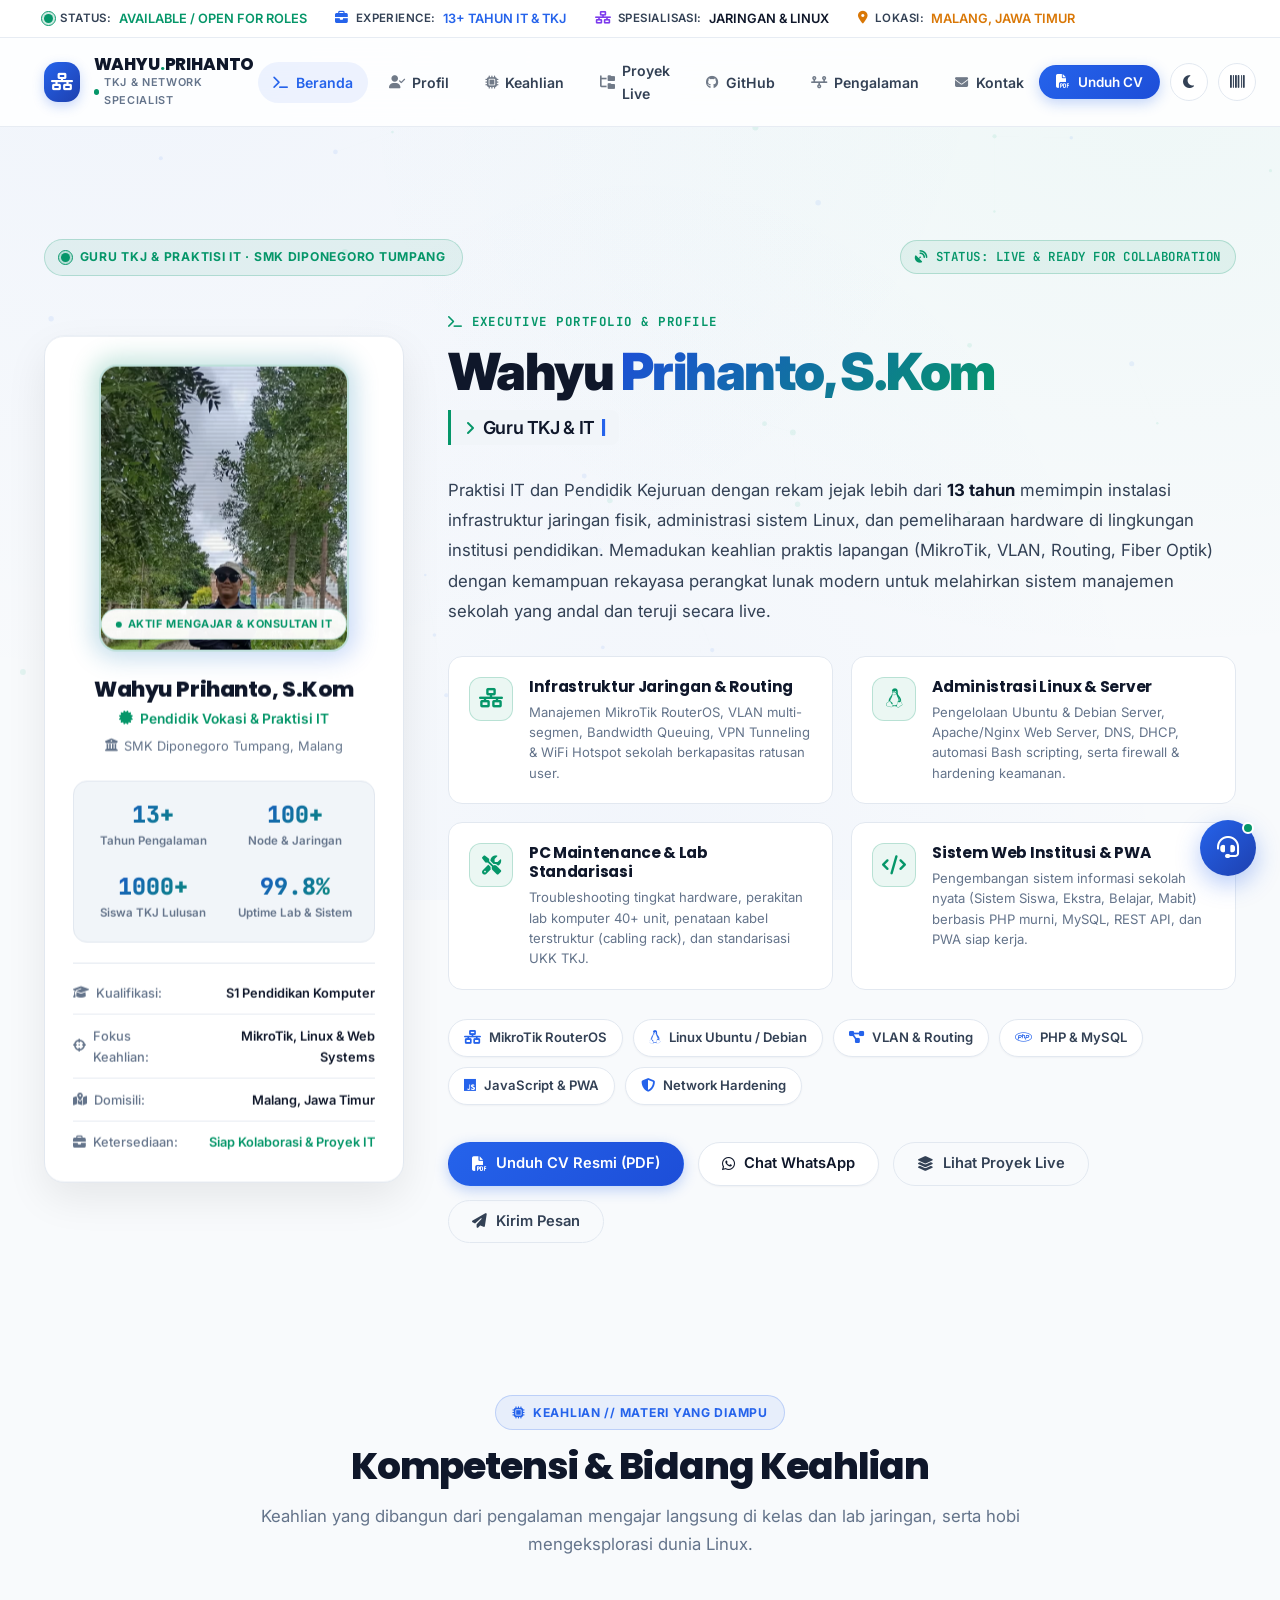
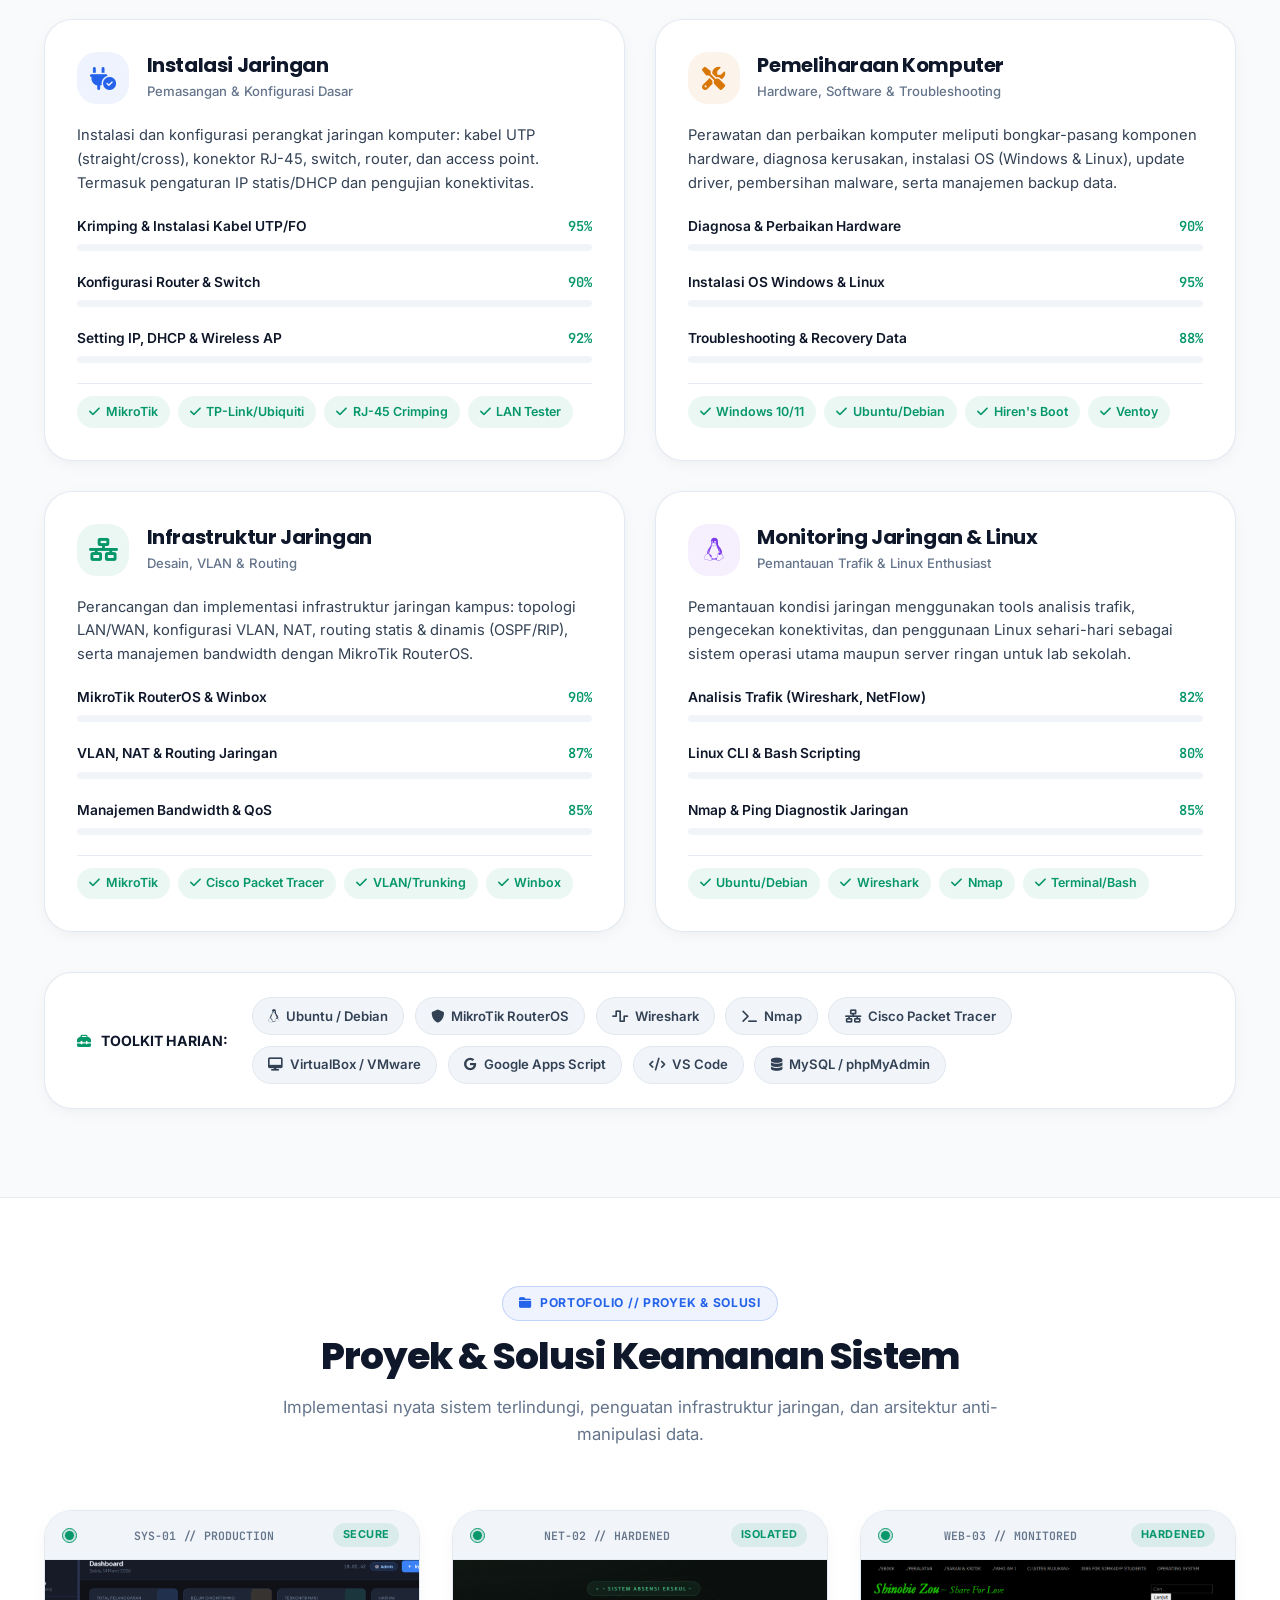
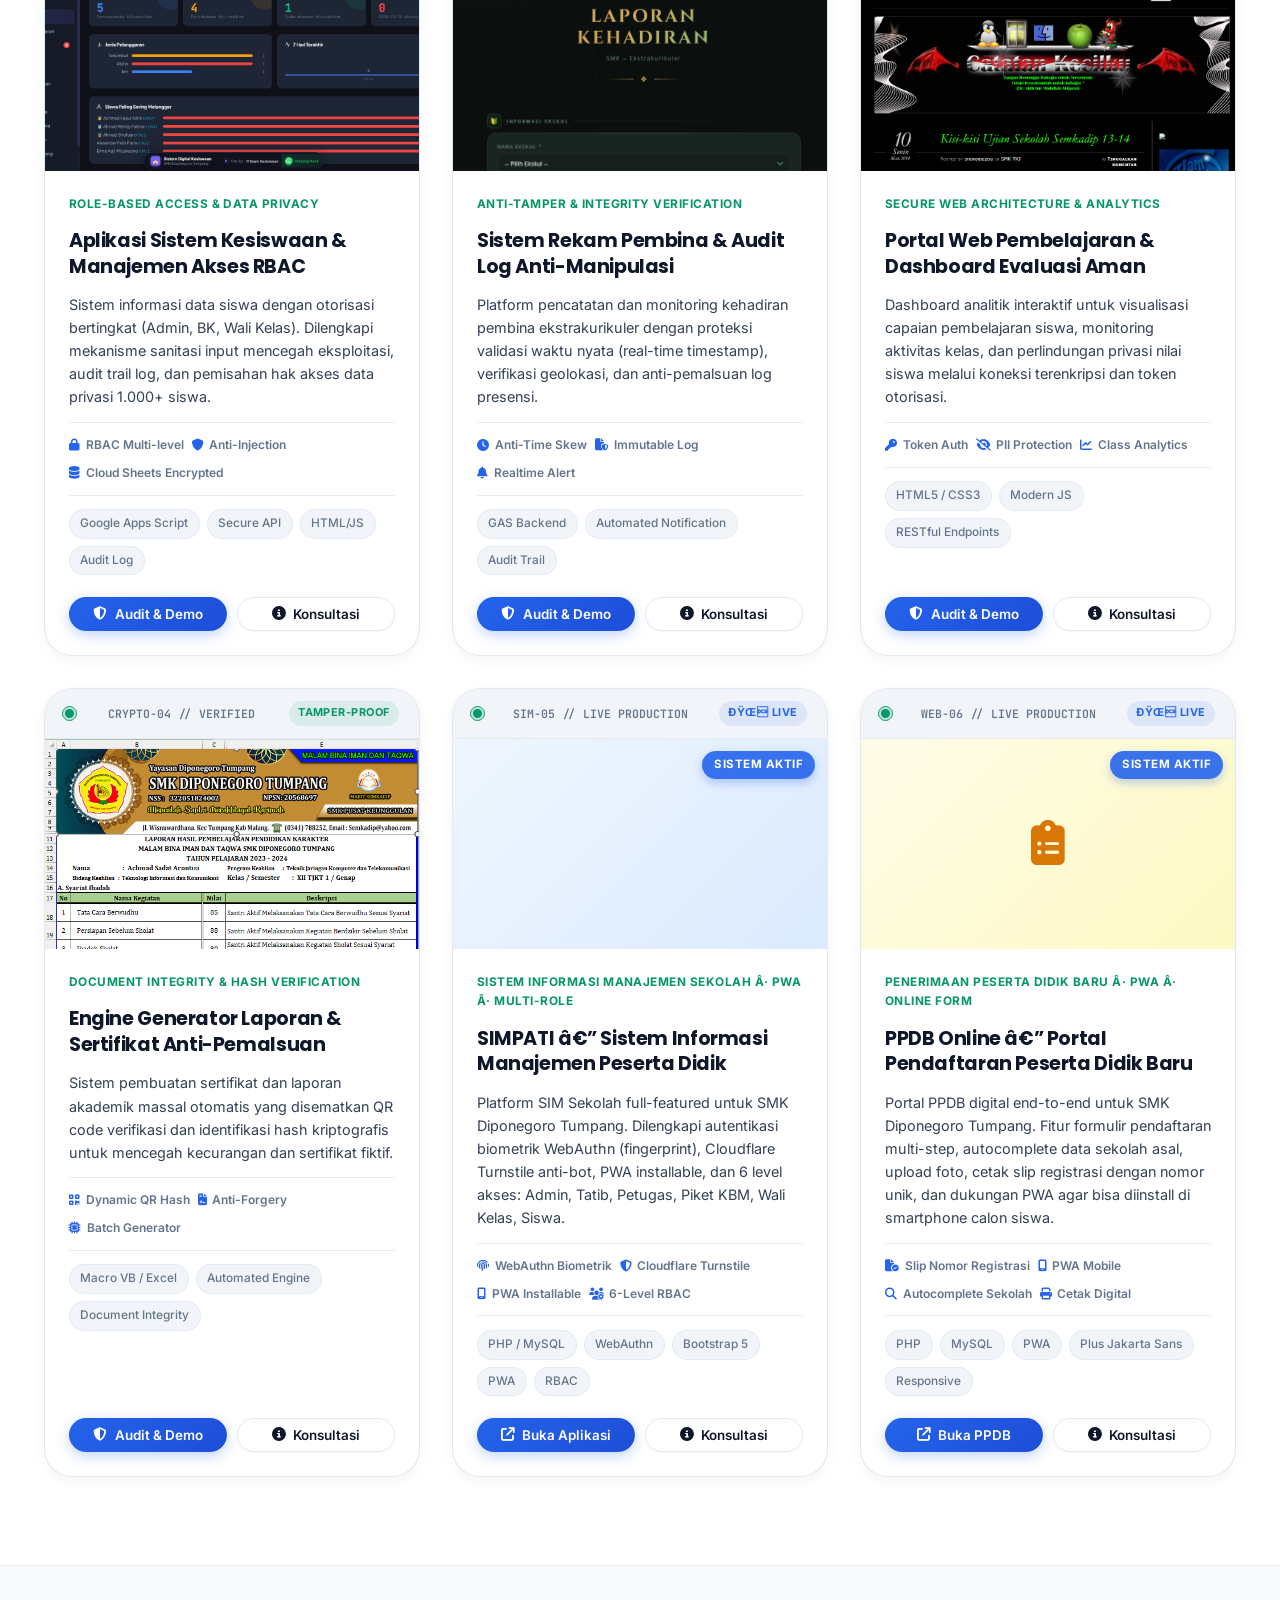
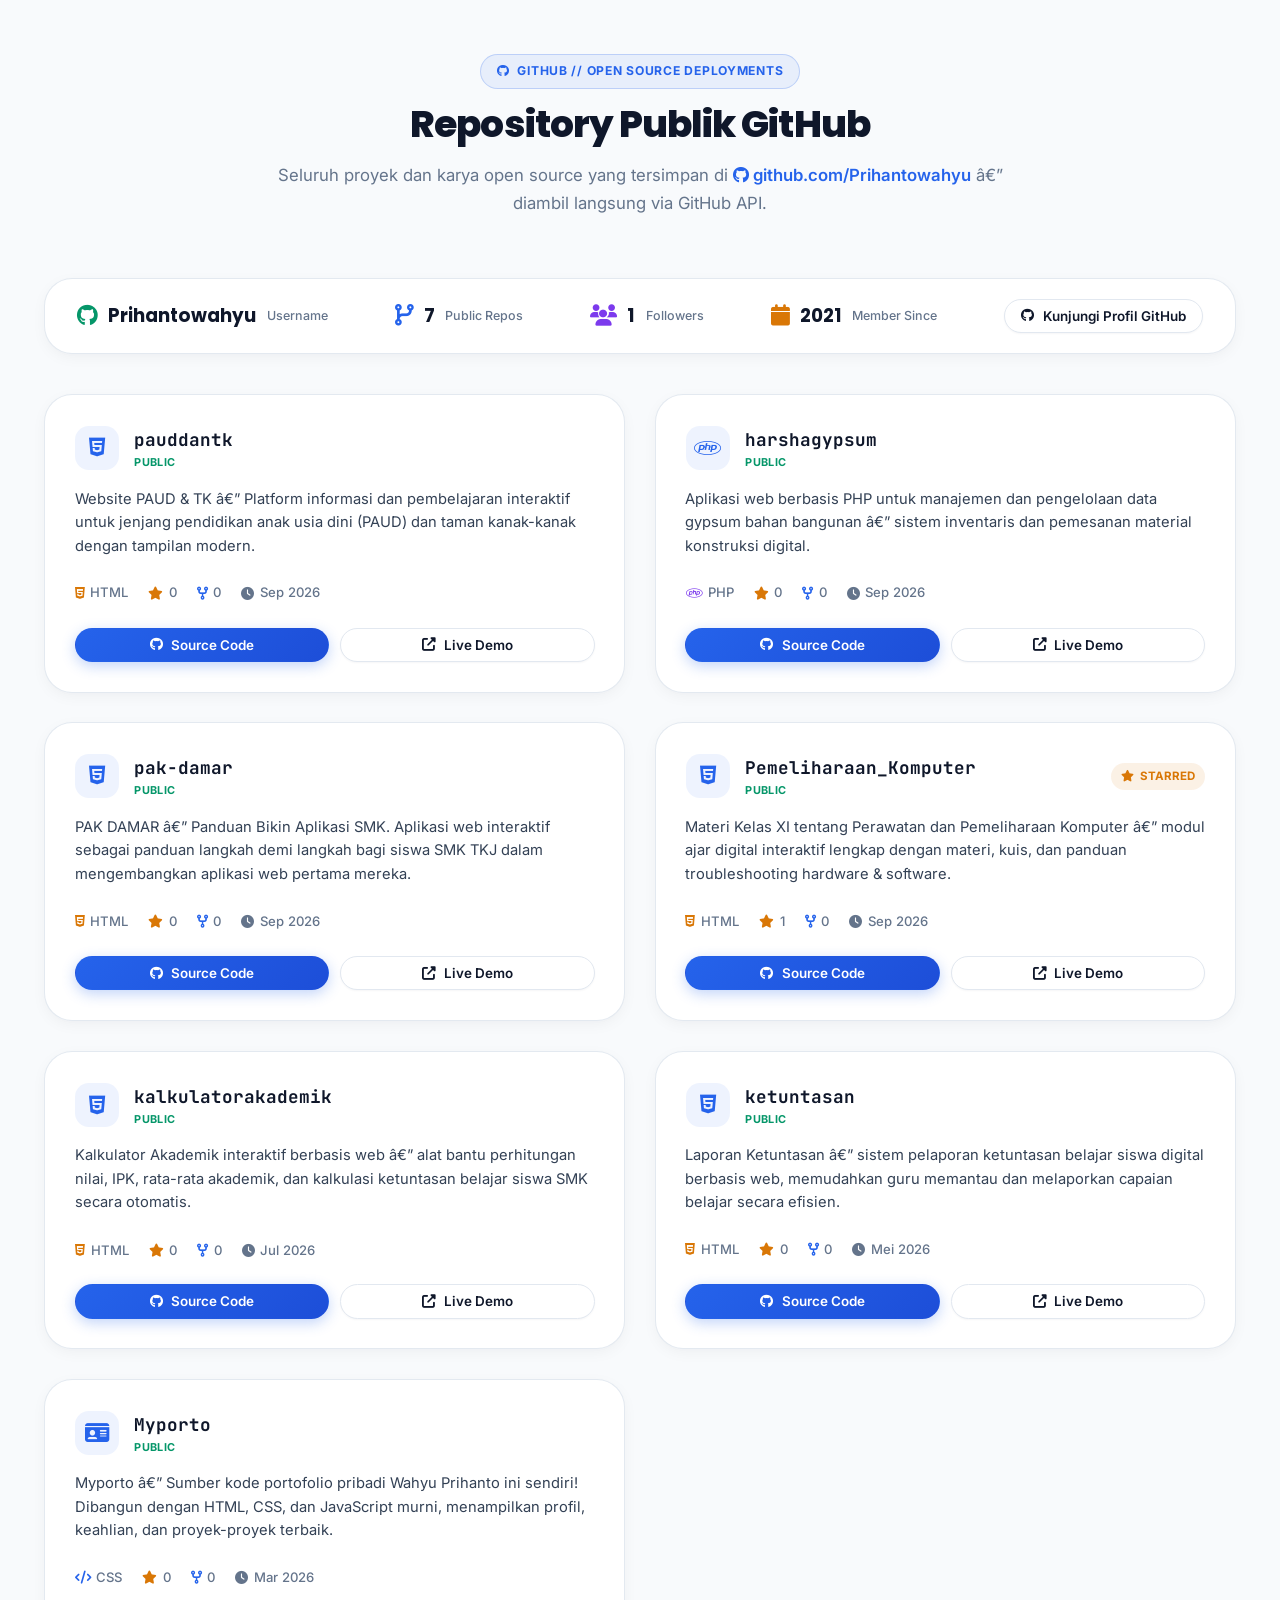
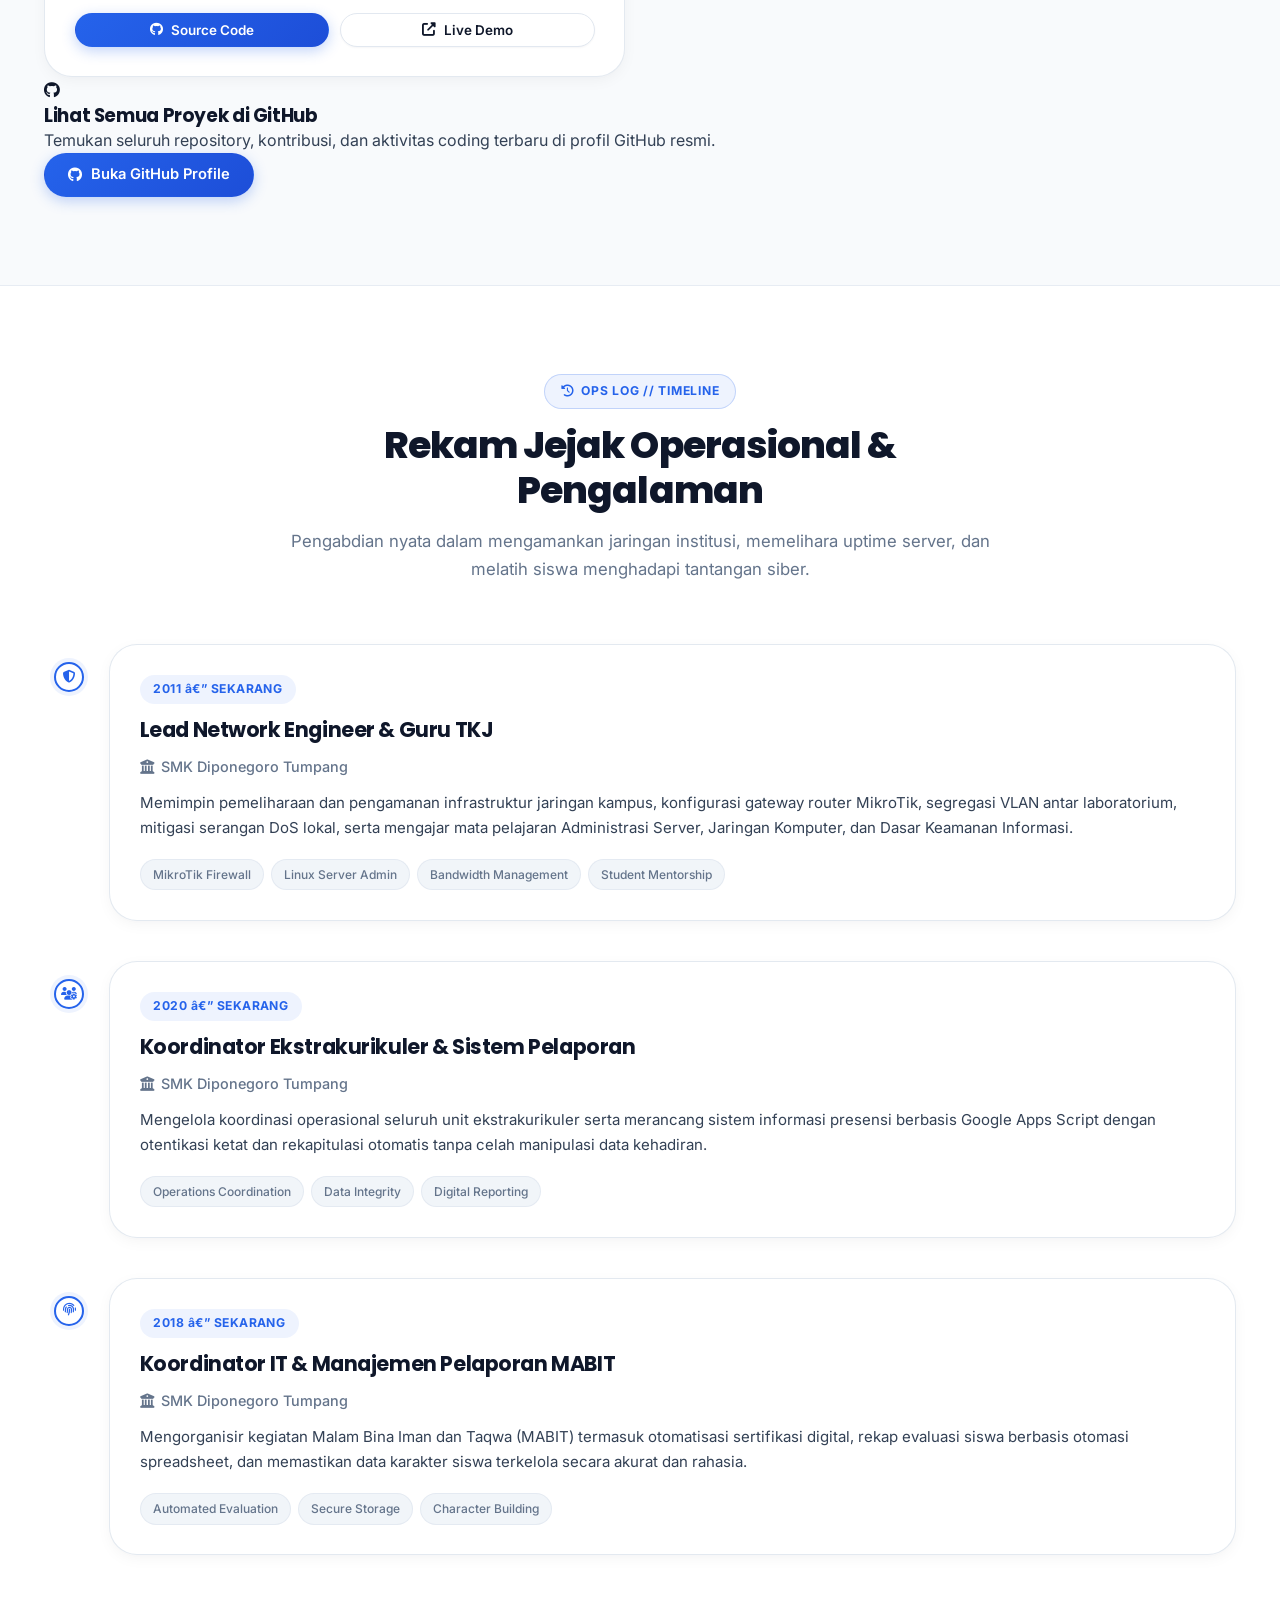
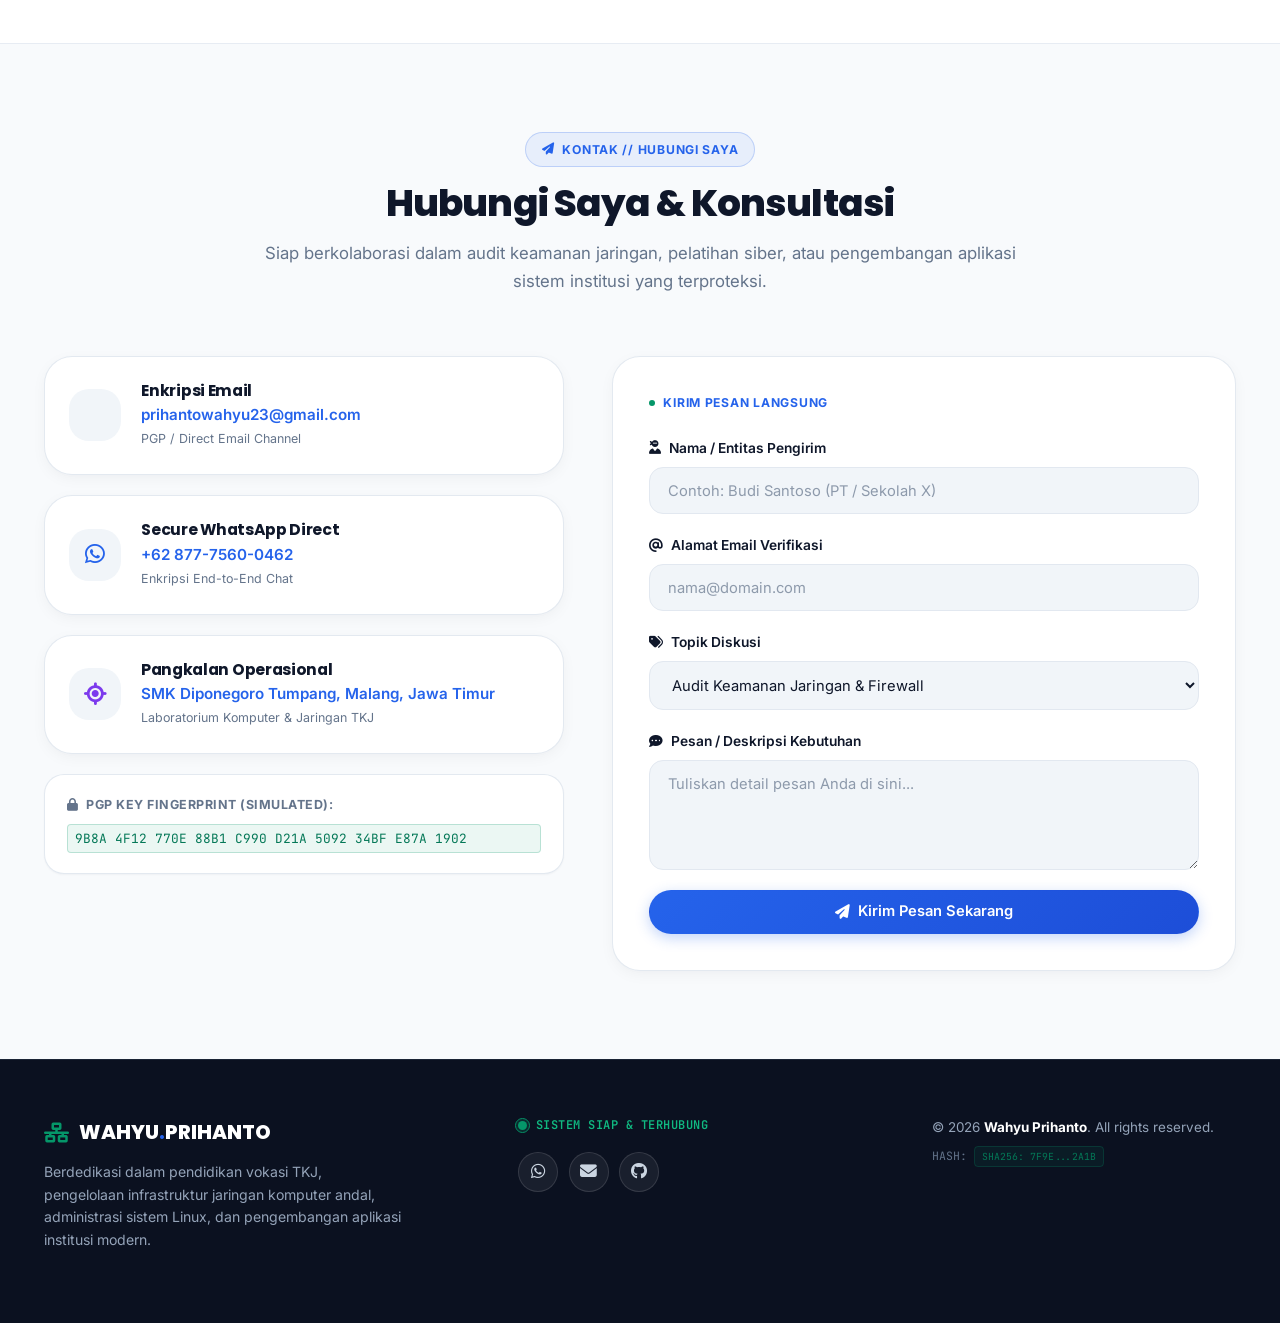
==== commit dd17eb48: "refactor: unify 3 duplicate profile displays into 1 modern informative master profile (v3.5.0)" ====
--- a/index.html
+++ b/index.html
@@ -169,86 +169,154 @@
     </header>
 
     <main>
-        <!-- ==================== HERO SECTION (COMMAND CENTER) ==================== -->
-        <section id="home" class="hero">
-            <div class="container hero-container">
-
-                <!-- MOBILE HERO CARD (visible only on phones) -->
-                <div class="mobile-hero-card">
-                    <div class="mobile-hero-photo-wrap">
-                        <img src="images/profile.jpeg" alt="Wahyu Prihanto" class="mobile-hero-photo" onerror="this.style.display='none'; this.nextElementSibling.style.display='flex';">
-                        <div class="mobile-hero-photo-placeholder"><i class="fas fa-user-gear"></i></div>
-                        <span class="mobile-status-badge"><span class="status-pulse-dot online"></span> Tersedia</span>
-                    </div>
-                    <div class="mobile-hero-info">
-                        <div class="mobile-hero-tag">Guru TKJ Â· Praktisi IT</div>
-                        <p class="mobile-hero-name" aria-hidden="true">Wahyu <span class="text-gradient-cyber">Prihanto</span></p>
-                        <p class="mobile-hero-school"><i class="fas fa-building-columns"></i> SMK Diponegoro Tumpang</p>
-                    </div>
-                    <div class="mobile-hero-stats">
-                        <div class="mobile-stat">
-                            <span class="mobile-stat-val">13+</span>
-                            <span class="mobile-stat-label">Tahun Pengalaman</span>
-                        </div>
-                        <div class="mobile-stat-divider"></div>
-                        <div class="mobile-stat">
-                            <span class="mobile-stat-val">100+</span>
-                            <span class="mobile-stat-label">Node Dikelola</span>
-                        </div>
-                        <div class="mobile-stat-divider"></div>
-                        <div class="mobile-stat">
-                            <span class="mobile-stat-val">1000+</span>
-                            <span class="mobile-stat-label">Siswa</span>
-                        </div>
-                    </div>
-                    <div class="mobile-hero-chips">
-                        <span class="mobile-chip"><i class="fas fa-network-wired"></i> MikroTik &amp; VLAN</span>
-                        <span class="mobile-chip"><i class="fab fa-linux"></i> Linux Server</span>
-                        <span class="mobile-chip"><i class="fas fa-screwdriver-wrench"></i> PC Maintenance</span>
-                        <span class="mobile-chip"><i class="fas fa-globe"></i> Web Dev PWA</span>
-                    </div>
-                    <div class="mobile-hero-cta">
-                        <a href="cv.html" target="_blank" class="mobile-btn-primary">
-                            <i class="fas fa-file-pdf"></i> Unduh CV
-                        </a>
-                        <a href="https://wa.me/6287775600462" target="_blank" rel="noopener noreferrer" class="mobile-btn-wa">
-                            <i class="fab fa-whatsapp"></i> Chat WA
-                        </a>
-                    </div>
-                </div>
-
-                <div class="hero-grid">
-                    <!-- Left: Identity & Mission -->
-                    <div class="hero-content">
-                        <div class="cyber-badge" data-aos="fade-down">
-                            <span class="status-pulse-dot online"></span>
-                            <span class="cyber-badge-text">GURU TKJ &amp; PRAKTISI IT Â· SMK DIPONEGORO TUMPANG</span>
-                        </div>
-
-                        <h1 class="hero-title" data-aos="fade-up" data-aos-delay="100">
-                            Wahyu <span class="text-gradient-cyber">Prihanto</span>
-                        </h1>
-
-                        <div class="hero-roles-box" data-aos="fade-up" data-aos-delay="150">
-                            <i class="fas fa-circle-check" style="color: var(--accent); font-size: 1.05rem;"></i>
-                            <h2 class="hero-subtitle">
-                                <span id="typing"></span>
-                                <span class="cursor-cyber">|</span>
-                            </h2>
-                        </div>
-
-                        <p class="hero-description" data-aos="fade-up" data-aos-delay="200">
-                            Pengajar <strong>Teknik Komputer & Jaringan (TKJ)</strong> dan praktisi IT dengan 13+ tahun pengalaman dalam <strong>Infrastruktur Jaringan (MikroTik/VLAN/Routing)</strong>, <strong>Pemeliharaan Komputer & Hardware</strong>, <strong>Sistem Linux (Ubuntu/Debian)</strong>, serta pengembang sistem web institusi live (SIMPATI & PPDB).
-                        </p>
-
-                        <div class="hero-badges-row" data-aos="fade-up" data-aos-delay="250">
-                            <span class="chip-cyber"><i class="fas fa-network-wired"></i> MikroTik & VLAN Routing</span>
-                            <span class="chip-cyber"><i class="fab fa-linux"></i> Linux Server & Bash</span>
-                            <span class="chip-cyber"><i class="fas fa-screwdriver-wrench"></i> PC Maintenance & Hardware</span>
-                            <span class="chip-cyber"><i class="fas fa-globe"></i> Web Dev (PHP/MySQL/PWA)</span>
-                        </div>
-
-                        <div class="hero-cta" data-aos="fade-up" data-aos-delay="300">
+        <!-- ==================== UNIFIED HERO & MASTER PROFILE SECTION ==================== -->
+        <section id="home" class="unified-hero-section">
+            <div id="about" class="unified-scroll-anchor"></div>
+            <div class="container unified-container">
+                
+                <!-- Section Top Status Bar -->
+                <div class="unified-top-bar" data-aos="fade-down">
+                    <div class="cyber-badge">
+                        <span class="status-pulse-dot online"></span>
+                        <span class="cyber-badge-text">GURU TKJ &amp; PRAKTISI IT · SMK DIPONEGORO TUMPANG</span>
+                    </div>
+                    <div class="unified-quick-status">
+                        <i class="fas fa-satellite-dish"></i>
+                        <span>STATUS: LIVE &amp; READY FOR COLLABORATION</span>
+                    </div>
+                </div>
+
+                <div class="unified-grid">
+                    <!-- Left Column: Master Identity Card & Telemetry -->
+                    <div class="unified-card-col" data-aos="fade-right">
+                        <div class="unified-id-card">
+                            <div class="unified-photo-wrapper">
+                                <div class="unified-photo-glow"></div>
+                                <div class="unified-photo-frame">
+                                    <img src="images/profile.jpeg" alt="Wahyu Prihanto, S.Kom - Guru TKJ &amp; Praktisi IT" class="unified-photo" onerror="this.style.display='none'; this.nextElementSibling.style.display='flex';">
+                                    <div class="unified-photo-fallback"><i class="fas fa-user-tie"></i></div>
+                                    <div class="unified-scanline"></div>
+                                    <div class="unified-live-badge">
+                                        <span class="badge-dot pulse-fast"></span>
+                                        <span>AKTIF MENGAJAR &amp; KONSULTAN IT</span>
+                                    </div>
+                                </div>
+                            </div>
+
+                            <div class="unified-id-meta">
+                                <h3 class="unified-id-name">Wahyu Prihanto, S.Kom</h3>
+                                <p class="unified-id-title"><i class="fas fa-certificate"></i> Pendidik Vokasi &amp; Praktisi IT</p>
+                                <p class="unified-id-sub"><i class="fas fa-building-columns"></i> SMK Diponegoro Tumpang, Malang</p>
+                            </div>
+
+                            <!-- 4 Telemetry Metrics Grid -->
+                            <div class="unified-metrics-grid">
+                                <div class="unified-metric-item">
+                                    <span class="metric-num text-gradient-cyber">13+</span>
+                                    <span class="metric-lbl">Tahun Pengalaman</span>
+                                </div>
+                                <div class="unified-metric-item">
+                                    <span class="metric-num text-gradient-cyber">100+</span>
+                                    <span class="metric-lbl">Node &amp; Jaringan</span>
+                                </div>
+                                <div class="unified-metric-item">
+                                    <span class="metric-num text-gradient-cyber">1000+</span>
+                                    <span class="metric-lbl">Siswa TKJ Lulusan</span>
+                                </div>
+                                <div class="unified-metric-item">
+                                    <span class="metric-num text-gradient-cyber">99.8%</span>
+                                    <span class="metric-lbl">Uptime Lab &amp; Sistem</span>
+                                </div>
+                            </div>
+
+                            <!-- System Spec Info List -->
+                            <div class="unified-specs-list">
+                                <div class="spec-row">
+                                    <span class="spec-label"><i class="fas fa-graduation-cap"></i> Kualifikasi:</span>
+                                    <span class="spec-val">S1 Pendidikan Komputer</span>
+                                </div>
+                                <div class="spec-row">
+                                    <span class="spec-label"><i class="fas fa-crosshairs"></i> Fokus Keahlian:</span>
+                                    <span class="spec-val">MikroTik, Linux &amp; Web Systems</span>
+                                </div>
+                                <div class="spec-row">
+                                    <span class="spec-label"><i class="fas fa-map-location-dot"></i> Domisili:</span>
+                                    <span class="spec-val">Malang, Jawa Timur</span>
+                                </div>
+                                <div class="spec-row">
+                                    <span class="spec-label"><i class="fas fa-briefcase"></i> Ketersediaan:</span>
+                                    <span class="spec-val text-neon-green">Siap Kolaborasi &amp; Proyek IT</span>
+                                </div>
+                            </div>
+                        </div>
+                    </div>
+
+                    <!-- Right Column: Profile Narrative, Core Competencies & CTAs -->
+                    <div class="unified-content-col" data-aos="fade-left">
+                        <div class="unified-header-box">
+                            <span class="unified-kicker"><i class="fas fa-terminal"></i> EXECUTIVE PORTFOLIO &amp; PROFILE</span>
+                            <h1 class="unified-title">
+                                Wahyu <span class="text-gradient-cyber">Prihanto, S.Kom</span>
+                            </h1>
+                            <div class="unified-typing-container">
+                                <i class="fas fa-angle-right typing-arrow"></i>
+                                <h2 class="unified-subtitle">
+                                    <span id="typing"></span>
+                                    <span class="cursor-cyber">|</span>
+                                </h2>
+                            </div>
+                        </div>
+
+                        <div class="unified-narrative">
+                            <p>
+                                Praktisi IT dan Pendidik Kejuruan dengan rekam jejak lebih dari <strong>13 tahun</strong> memimpin instalasi infrastruktur jaringan fisik, administrasi sistem Linux, dan pemeliharaan hardware di lingkungan institusi pendidikan. Memadukan keahlian praktis lapangan (MikroTik, VLAN, Routing, Fiber Optik) dengan kemampuan rekayasa perangkat lunak modern untuk melahirkan sistem manajemen sekolah yang andal dan teruji secara live.
+                            </p>
+                        </div>
+
+                        <!-- 4 Core Competency Cards Grid -->
+                        <div class="unified-competency-grid">
+                            <div class="unified-comp-card">
+                                <div class="comp-icon"><i class="fas fa-network-wired"></i></div>
+                                <div class="comp-body">
+                                    <h4>Infrastruktur Jaringan &amp; Routing</h4>
+                                    <p>Manajemen MikroTik RouterOS, VLAN multi-segmen, Bandwidth Queuing, VPN Tunneling &amp; WiFi Hotspot sekolah berkapasitas ratusan user.</p>
+                                </div>
+                            </div>
+                            <div class="unified-comp-card">
+                                <div class="comp-icon"><i class="fab fa-linux"></i></div>
+                                <div class="comp-body">
+                                    <h4>Administrasi Linux &amp; Server</h4>
+                                    <p>Pengelolaan Ubuntu &amp; Debian Server, Apache/Nginx Web Server, DNS, DHCP, automasi Bash scripting, serta firewall &amp; hardening keamanan.</p>
+                                </div>
+                            </div>
+                            <div class="unified-comp-card">
+                                <div class="comp-icon"><i class="fas fa-screwdriver-wrench"></i></div>
+                                <div class="comp-body">
+                                    <h4>PC Maintenance &amp; Lab Standarisasi</h4>
+                                    <p>Troubleshooting tingkat hardware, perakitan lab komputer 40+ unit, penataan kabel terstruktur (cabling rack), dan standarisasi UKK TKJ.</p>
+                                </div>
+                            </div>
+                            <div class="unified-comp-card">
+                                <div class="comp-icon"><i class="fas fa-code"></i></div>
+                                <div class="comp-body">
+                                    <h4>Sistem Web Institusi &amp; PWA</h4>
+                                    <p>Pengembangan sistem informasi sekolah nyata (Sistem Siswa, Ekstra, Belajar, Mabit) berbasis PHP murni, MySQL, REST API, dan PWA siap kerja.</p>
+                                </div>
+                            </div>
+                        </div>
+
+                        <!-- Core Technology Badges -->
+                        <div class="unified-tech-chips">
+                            <span class="chip-cyber"><i class="fas fa-network-wired"></i> MikroTik RouterOS</span>
+                            <span class="chip-cyber"><i class="fab fa-linux"></i> Linux Ubuntu / Debian</span>
+                            <span class="chip-cyber"><i class="fas fa-diagram-project"></i> VLAN &amp; Routing</span>
+                            <span class="chip-cyber"><i class="fab fa-php"></i> PHP &amp; MySQL</span>
+                            <span class="chip-cyber"><i class="fab fa-js"></i> JavaScript &amp; PWA</span>
+                            <span class="chip-cyber"><i class="fas fa-shield-halved"></i> Network Hardening</span>
+                        </div>
+
+                        <!-- Actions Call to Action -->
+                        <div class="unified-actions">
                             <a href="cv.html" target="_blank" class="btn btn-cyber-primary" id="btnHeroCV">
                                 <i class="fas fa-file-pdf"></i>
                                 <span>Unduh CV Resmi (PDF)</span>
@@ -261,204 +329,18 @@
                                 <i class="fas fa-layer-group"></i>
                                 <span>Lihat Proyek Live</span>
                             </a>
-                        </div>
-                    </div>
-
-                    <!-- Right: Modern Professional Profile Showcase (Desktop) -->
-                    <div class="hero-profile-col" data-aos="fade-left" data-aos-delay="200">
-                        <div class="pro-profile-card">
-                            <div class="pro-photo-frame">
-                                <img src="images/profile.jpeg" alt="Wahyu Prihanto - Guru TKJ & Praktisi IT" class="pro-hero-photo" onerror="this.style.display='none'; this.nextElementSibling.style.display='flex';">
-                                <div class="pro-photo-placeholder"><i class="fas fa-user-tie"></i></div>
-                                <span class="pro-status-badge">
-                                    <span class="status-pulse-dot online"></span>
-                                    <span>Aktif Mengajar &amp; Praktisi IT</span>
-                                </span>
-                            </div>
-
-                            <div class="pro-card-info">
-                                <div class="pro-badge-role">
-                                    <i class="fas fa-certificate"></i> Pendidik Vokasi &amp; Praktisi IT
-                                </div>
-                                <h3 class="pro-hero-name">Wahyu Prihanto, S.Kom</h3>
-                                <p class="pro-hero-school">
-                                    <i class="fas fa-building-columns"></i> SMK Diponegoro Tumpang, Malang
-                                </p>
-
-                                <div class="pro-stats-grid">
-                                    <div class="pro-stat-item">
-                                        <span class="pro-stat-val">13+</span>
-                                        <span class="pro-stat-lbl">Tahun Pengalaman</span>
-                                    </div>
-                                    <div class="pro-stat-divider"></div>
-                                    <div class="pro-stat-item">
-                                        <span class="pro-stat-val">100+</span>
-                                        <span class="pro-stat-lbl">Node Dikelola</span>
-                                    </div>
-                                    <div class="pro-stat-divider"></div>
-                                    <div class="pro-stat-item">
-                                        <span class="pro-stat-val">1000+</span>
-                                        <span class="pro-stat-lbl">Siswa Vokasi</span>
-                                    </div>
-                                </div>
-
-                                <div class="pro-badges-list">
-                                    <span class="pro-badge-chip"><i class="fas fa-network-wired"></i> MikroTik &amp; VLAN</span>
-                                    <span class="pro-badge-chip"><i class="fab fa-linux"></i> Linux Server</span>
-                                    <span class="pro-badge-chip"><i class="fas fa-laptop-code"></i> SIMPATI &amp; PPDB</span>
-                                </div>
-
-                                <div class="pro-card-footer">
-                                    <a href="https://wa.me/6287775600462" target="_blank" rel="noopener noreferrer" class="btn btn-cyber-primary btn-sm pro-btn-wa">
-                                        <i class="fab fa-whatsapp"></i> Chat WA Langsung
-                                    </a>
-                                    <a href="cv.html" target="_blank" class="btn btn-cyber-secondary btn-sm pro-btn-cv">
-                                        <i class="fas fa-file-pdf"></i> Unduh CV
-                                    </a>
-                                </div>
-                            </div>
-                        </div>
-                    </div>
-                </div>
+                            <a href="#contact" class="btn btn-cyber-ghost">
+                                <i class="fas fa-paper-plane"></i>
+                                <span>Kirim Pesan</span>
+                            </a>
+                        </div>
+                    </div>
+                </div>
+
             </div>
         </section>
-
-        <!-- ==================== TELEMETRY STATS BANNER ==================== -->
-        <section class="telemetry-stats-section">
-            <div class="container">
-                <div class="cyber-metrics-grid">
-                    <div class="metric-card" data-aos="fade-up" data-aos-delay="0">
-                        <div class="metric-icon"><i class="fas fa-calendar-check"></i></div>
-                        <div class="metric-number"><span class="counter" data-target="13">0</span><span class="metric-suffix">+</span></div>
-                        <div class="metric-label">Tahun Pengalaman Jaringan & IT</div>
-                        <div class="metric-sub">Fondasi kuat arsitektur TKJ, lab & server</div>
-                    </div>
-                    <div class="metric-card" data-aos="fade-up" data-aos-delay="100">
-                        <div class="metric-icon"><i class="fas fa-network-wired"></i></div>
-                        <div class="metric-number"><span class="counter" data-target="100">0</span><span class="metric-suffix">+</span></div>
-                        <div class="metric-label">Nodes & Router Dikelola</div>
-                        <div class="metric-sub">MikroTik, VLAN, Switch, AP, Linux Box</div>
-                    </div>
-                    <div class="metric-card" data-aos="fade-up" data-aos-delay="200">
-                        <div class="metric-icon"><i class="fas fa-users"></i></div>
-                        <div class="metric-number"><span class="counter" data-target="1000">0</span><span class="metric-suffix">+</span></div>
-                        <div class="metric-label">Siswa & Pengguna Sistem</div>
-                        <div class="metric-sub">SIMPATI SIM Sekolah & Lab Komputer</div>
-                    </div>
-                    <div class="metric-card" data-aos="fade-up" data-aos-delay="300">
-                        <div class="metric-icon"><i class="fas fa-shield-heart"></i></div>
-                        <div class="metric-number"><span class="counter" data-target="99">0</span>.<span class="counter" data-target="98">0</span><span class="metric-suffix">%</span></div>
-                        <div class="metric-label">Network Uptime & Stabilitas</div>
-                        <div class="metric-sub">Infrastruktur lab sekolah & sistem online</div>
-                    </div>
-                </div>
-            </div>
-        </section>
-
-        <!-- ==================== ABOUT & SECURITY PROFILE ==================== -->
-        <section id="about" class="about">
-            <div class="container">
-                <div class="section-header" data-aos="fade-up">
-                    <div class="cyber-section-tag">
-                        <i class="fas fa-user-tie"></i>
-                        <span>PROFIL // TENTANG SAYA</span>
-                    </div>
-                    <h2 class="section-title">Profil Profesional & Kompetensi</h2>
-                    <p class="section-subtitle">Memadukan pemahaman mendalam infrastruktur jaringan fisik, administrasi sistem Linux, pemeliharaan komputer, dan rekam jejak pengembangan sistem web institusi.</p>
-                </div>
-
-                <div class="about-grid">
-                    <!-- Photo Column with Cyber HUD Frame -->
-                    <div class="about-image-col" data-aos="fade-right">
-                        <div class="cyber-frame-wrapper">
-                            <div class="cyber-hud-corner tl"></div>
-                            <div class="cyber-hud-corner tr"></div>
-                            <div class="cyber-hud-corner bl"></div>
-                            <div class="cyber-hud-corner br"></div>
-
-                            <div class="about-photo-box">
-                                <img src="images/profile.jpeg" alt="Wahyu Prihanto - Guru TKJ & Praktisi IT" class="about-img" onerror="this.style.display='none'; this.nextElementSibling.style.display='flex';">
-                                <div class="about-placeholder">
-                                    <i class="fas fa-user-gear"></i>
-                                </div>
-                                <div class="photo-scanline-effect"></div>
-                                <div class="photo-overlay-badge">
-                                    <span class="badge-dot pulse-fast"></span>
-                                    <span>GURU TKJ // AKTIF MENGAJAR</span>
-                                </div>
-                            </div>
-                        </div>
-
-                        <!-- System Specs Box -->
-                        <div class="cyber-specs-box">
-                            <div class="spec-row">
-                                <span class="spec-label"><i class="fas fa-fingerprint"></i> ID:</span>
-                                <span class="spec-val">WP-TKJ-ID</span>
-                            </div>
-                            <div class="spec-row">
-                                <span class="spec-label"><i class="fas fa-building-columns"></i> Base:</span>
-                                <span class="spec-val">SMK Diponegoro Tumpang</span>
-                            </div>
-                            <div class="spec-row">
-                                <span class="spec-label"><i class="fas fa-compass"></i> Focus:</span>
-                                <span class="spec-val">Network, Linux & Web Systems</span>
-                            </div>
-                            <div class="spec-row">
-                                <span class="spec-label"><i class="fas fa-briefcase"></i> Status:</span>
-                                <span class="spec-val text-neon-green">Siap Kerja / Open for Roles</span>
-                            </div>
-                        </div>
-                    </div>
-
-                    <!-- Details Column -->
-                    <div class="about-content-col" data-aos="fade-left">
-                        <div class="about-lead">
-                            <h3>Wahyu Prihanto</h3>
-                            <p class="about-role-text">
-                                <i class="fas fa-terminal text-neon-green"></i>
-                                Guru TKJ Â· Network Infrastructure Specialist & Linux SysAdmin
-                            </p>
-                        </div>
-
-                        <p class="about-text">
-                            Sebagai pengajar Teknik Komputer dan Jaringan (TKJ) dan praktisi IT, saya memiliki pengalaman lebih dari satu dekade dalam merancang, mengonfigurasi, dan memelihara infrastruktur jaringan serta laboratorium komputer di lingkungan pendidikan vokasi.
-                        </p>
-
-                        <p class="about-text">
-                            Keahlian saya berfokus pada <strong>Instalasi Jaringan</strong> (crimping UTP, switch, router, access point), <strong>Pemeliharaan & Troubleshooting Komputer</strong> (hardware, instalasi OS Windows/Linux, sistem recovery), <strong>Infrastruktur Jaringan</strong> (MikroTik RouterOS, VLAN, routing, bandwidth management), serta <strong>Monitoring Jaringan & Sistem Operasi Linux</strong> (Ubuntu/Debian, Wireshark, CLI). Selain itu, saya aktif membangun aplikasi sistem informasi sekolah nyata seperti SIMPATI (WebAuthn biometric, PWA) dan PPDB Online.
-                        </p>
-
-                        <!-- 3 Core Principles / Work Ethics -->
-                        <div class="principles-grid">
-                            <div class="principle-card">
-                                <div class="principle-icon"><i class="fas fa-network-wired text-neon-cyan"></i></div>
-                                <h4>Infrastruktur Andal & Rapi</h4>
-                                <p>Standar instalasi fisik terstruktur, manajemen kabel yang rapi, dan konfigurasi logis jaringan yang stabil dan mudah dipelihara.</p>
-                            </div>
-                            <div class="principle-card">
-                                <div class="principle-icon"><i class="fab fa-linux text-neon-green"></i></div>
-                                <h4>Filosofi Open Source</h4>
-                                <p>Pemerhati ekosistem Linux (Ubuntu/Debian), mengoptimalkan efisiensi server, otomasi terminal bash, dan solusi teknologi berbiaya terjangkau.</p>
-                            </div>
-                            <div class="principle-card">
-                                <div class="principle-icon"><i class="fas fa-user-graduate text-neon-purple"></i></div>
-                                <h4>Edukator & Problem Solver</h4>
-                                <p>Kemampuan komunikasi teknis yang teruji dalam membimbing siswa, mentoring lab, serta menyelesaikan kendala sistem di lapangan.</p>
-                            </div>
-                        </div>
-
-                        <div class="cert-badges-row">
-                            <span class="cert-pill"><i class="fas fa-route text-neon-cyan"></i> MikroTik RouterOS & VLAN Routing</span>
-                            <span class="cert-pill"><i class="fab fa-linux text-neon-green"></i> Linux System Administration (Ubuntu/Debian)</span>
-                            <span class="cert-pill"><i class="fas fa-screwdriver-wrench text-neon-amber"></i> Hardware & PC Troubleshooting</span>
-                            <span class="cert-pill"><i class="fas fa-code text-neon-purple"></i> Full-Stack Web (PHP, MySQL, PWA)</span>
-                        </div>
-                    </div>
-                </div>
-            </div>
-        </section>
-
-        <!-- ==================== SKILLS & KEAHLIAN SECTION ==================== -->
+        
+<!-- ==================== SKILLS & KEAHLIAN SECTION ==================== -->
         <section id="skills" class="skills">
             <div class="container">
                 <div class="section-header" data-aos="fade-up">
--- a/css/style.css
+++ b/css/style.css
@@ -2946,3 +2946,467 @@
         grid-template-columns: 1fr;
     }
 }
+
+
+/* ==========================================================================
+   UNIFIED MASTER HERO & PROFILE SECTION (v3.5.0)
+   Single consolidated high-performance profile layout
+   ========================================================================== */
+.unified-hero-section {
+    position: relative;
+    padding: calc(var(--nav-height, 72px) + 2.5rem) 0 4rem;
+    overflow: hidden;
+}
+
+.unified-scroll-anchor {
+    position: absolute;
+    top: -80px;
+    left: 0;
+    width: 1px;
+    height: 1px;
+    opacity: 0;
+    pointer-events: none;
+}
+
+.unified-container {
+    max-width: 1240px;
+    margin: 0 auto;
+    padding: 0 1.5rem;
+    position: relative;
+    z-index: 2;
+}
+
+.unified-top-bar {
+    display: flex;
+    justify-content: space-between;
+    align-items: center;
+    flex-wrap: wrap;
+    gap: 1rem;
+    margin-bottom: 2.25rem;
+}
+
+.unified-quick-status {
+    display: inline-flex;
+    align-items: center;
+    gap: 0.5rem;
+    font-family: var(--font-mono, monospace);
+    font-size: 0.78rem;
+    font-weight: 600;
+    color: var(--accent);
+    padding: 0.35rem 0.9rem;
+    border-radius: var(--radius-full, 999px);
+    background: var(--accent-soft, rgba(5, 150, 105, 0.08));
+    border: 1px solid var(--accent-border, rgba(5, 150, 105, 0.22));
+    letter-spacing: 0.04em;
+}
+
+.unified-grid {
+    display: grid;
+    grid-template-columns: 360px 1fr;
+    gap: 2.75rem;
+    align-items: start;
+}
+
+/* --- Left Column: ID Card & Telemetry --- */
+.unified-card-col {
+    position: sticky;
+    top: calc(var(--nav-height, 72px) + 1.5rem);
+}
+
+.unified-id-card {
+    background: var(--bg-card);
+    border: 1px solid var(--border-color);
+    border-radius: 20px;
+    padding: 1.75rem;
+    box-shadow: 0 16px 40px rgba(0, 0, 0, 0.08);
+    transition: transform 0.3s ease, box-shadow 0.3s ease, border-color 0.3s ease;
+    backdrop-filter: blur(12px);
+    -webkit-backdrop-filter: blur(12px);
+}
+
+[data-theme="dark"] .unified-id-card {
+    box-shadow: 0 16px 40px rgba(0, 0, 0, 0.35);
+}
+
+.unified-id-card:hover {
+    border-color: var(--accent-border);
+    box-shadow: 0 20px 48px var(--accent-glow);
+}
+
+.unified-photo-wrapper {
+    position: relative;
+    max-width: 250px;
+    margin: 0 auto 1.5rem;
+}
+
+.unified-photo-glow {
+    position: absolute;
+    inset: -6px;
+    background: linear-gradient(135deg, var(--accent), var(--accent-2));
+    border-radius: 22px;
+    opacity: 0.25;
+    filter: blur(12px);
+    z-index: 0;
+    transition: opacity 0.3s ease;
+}
+
+.unified-id-card:hover .unified-photo-glow {
+    opacity: 0.45;
+}
+
+.unified-photo-frame {
+    position: relative;
+    z-index: 1;
+    border-radius: 18px;
+    overflow: hidden;
+    border: 2px solid var(--accent-border);
+    aspect-ratio: 1 / 1.15;
+    background: var(--bg-subtle);
+}
+
+.unified-photo {
+    width: 100%;
+    height: 100%;
+    object-fit: cover;
+    object-position: center top;
+    display: block;
+    transition: transform 0.4s ease;
+}
+
+.unified-id-card:hover .unified-photo {
+    transform: scale(1.03);
+}
+
+.unified-photo-fallback {
+    width: 100%;
+    height: 100%;
+    display: none;
+    align-items: center;
+    justify-content: center;
+    font-size: 4rem;
+    color: var(--accent);
+    background: var(--bg-subtle);
+}
+
+.unified-scanline {
+    position: absolute;
+    inset: 0;
+    background: linear-gradient(
+        to bottom,
+        rgba(255, 255, 255, 0) 50%,
+        rgba(0, 0, 0, 0.15) 51%
+    );
+    background-size: 100% 4px;
+    pointer-events: none;
+    opacity: 0.4;
+}
+
+.unified-live-badge {
+    position: absolute;
+    bottom: 10px;
+    left: 50%;
+    transform: translateX(-50%);
+    background: var(--bg-glass-strong);
+    border: 1px solid var(--accent-border);
+    border-radius: var(--radius-full, 999px);
+    padding: 0.35rem 0.85rem;
+    font-size: 0.68rem;
+    font-weight: 700;
+    letter-spacing: 0.05em;
+    white-space: nowrap;
+    display: flex;
+    align-items: center;
+    gap: 0.4rem;
+    color: var(--accent);
+    box-shadow: 0 4px 12px rgba(0, 0, 0, 0.15);
+}
+
+.unified-id-meta {
+    text-align: center;
+    margin-bottom: 1.5rem;
+}
+
+.unified-id-name {
+    font-size: 1.35rem;
+    font-weight: 800;
+    color: var(--text-primary);
+    margin-bottom: 0.3rem;
+    line-height: 1.25;
+}
+
+.unified-id-title {
+    font-size: 0.86rem;
+    font-weight: 600;
+    color: var(--accent);
+    display: flex;
+    align-items: center;
+    justify-content: center;
+    gap: 0.4rem;
+    margin-bottom: 0.35rem;
+}
+
+.unified-id-sub {
+    font-size: 0.8rem;
+    color: var(--text-muted);
+    display: flex;
+    align-items: center;
+    justify-content: center;
+    gap: 0.4rem;
+    margin: 0;
+}
+
+.unified-metrics-grid {
+    display: grid;
+    grid-template-columns: 1fr 1fr;
+    gap: 0.65rem;
+    margin-bottom: 1.25rem;
+    padding: 0.85rem;
+    background: var(--bg-subtle);
+    border: 1px solid var(--border-color);
+    border-radius: 14px;
+}
+
+.unified-metric-item {
+    text-align: center;
+    padding: 0.35rem 0.2rem;
+}
+
+.unified-metric-item .metric-num {
+    font-size: 1.45rem;
+    font-weight: 800;
+    font-family: var(--font-mono, monospace);
+    line-height: 1.2;
+    display: block;
+}
+
+.unified-metric-item .metric-lbl {
+    font-size: 0.72rem;
+    color: var(--text-muted);
+    font-weight: 600;
+    margin-top: 0.2rem;
+    display: block;
+}
+
+.unified-specs-list {
+    display: flex;
+    flex-direction: column;
+    gap: 0.65rem;
+    border-top: 1px solid var(--border-color);
+    padding-top: 1.15rem;
+}
+
+.unified-specs-list .spec-row {
+    display: flex;
+    justify-content: space-between;
+    align-items: center;
+    font-size: 0.8rem;
+    gap: 0.5rem;
+}
+
+.unified-specs-list .spec-label {
+    color: var(--text-muted);
+    display: inline-flex;
+    align-items: center;
+    gap: 0.45rem;
+    font-weight: 500;
+}
+
+.unified-specs-list .spec-val {
+    font-weight: 600;
+    color: var(--text-primary);
+    text-align: right;
+}
+
+/* --- Right Column: Narrative, Competencies & CTAs --- */
+.unified-content-col {
+    display: flex;
+    flex-direction: column;
+    gap: 1.85rem;
+}
+
+.unified-header-box {
+    display: flex;
+    flex-direction: column;
+    gap: 0.4rem;
+}
+
+.unified-kicker {
+    font-family: var(--font-mono, monospace);
+    font-size: 0.78rem;
+    letter-spacing: 0.12em;
+    color: var(--accent);
+    font-weight: 700;
+    text-transform: uppercase;
+    display: inline-flex;
+    align-items: center;
+    gap: 0.5rem;
+}
+
+.unified-title {
+    font-size: clamp(2.2rem, 4vw, 3.25rem);
+    font-weight: 900;
+    line-height: 1.15;
+    letter-spacing: -0.03em;
+    color: var(--text-primary);
+    margin: 0.2rem 0;
+}
+
+.unified-typing-container {
+    display: flex;
+    align-items: center;
+    gap: 0.5rem;
+    font-family: var(--font-mono, monospace);
+    padding: 0.4rem 0.85rem;
+    background: var(--bg-subtle);
+    border-left: 3px solid var(--accent);
+    border-radius: 0 8px 8px 0;
+    width: fit-content;
+}
+
+.typing-arrow {
+    color: var(--accent);
+    font-weight: 900;
+}
+
+.unified-subtitle {
+    font-size: clamp(0.95rem, 1.4vw, 1.2rem);
+    font-weight: 600;
+    color: var(--text-primary);
+    margin: 0;
+}
+
+.unified-narrative p {
+    font-size: 1.05rem;
+    line-height: 1.8;
+    color: var(--text-secondary);
+    margin: 0;
+}
+
+.unified-narrative strong {
+    color: var(--text-primary);
+}
+
+/* --- 4 Core Competency Cards Grid --- */
+.unified-competency-grid {
+    display: grid;
+    grid-template-columns: repeat(2, 1fr);
+    gap: 1.15rem;
+}
+
+.unified-comp-card {
+    display: flex;
+    gap: 1rem;
+    padding: 1.25rem;
+    background: var(--bg-card);
+    border: 1px solid var(--border-color);
+    border-radius: 14px;
+    transition: transform 0.25s ease, border-color 0.25s ease, box-shadow 0.25s ease;
+}
+
+.unified-comp-card:hover {
+    transform: translateY(-3px);
+    border-color: var(--accent-border);
+    box-shadow: 0 10px 24px var(--accent-glow);
+}
+
+.comp-icon {
+    flex-shrink: 0;
+    width: 44px;
+    height: 44px;
+    border-radius: 12px;
+    background: var(--accent-soft);
+    border: 1px solid var(--accent-border);
+    display: flex;
+    align-items: center;
+    justify-content: center;
+    color: var(--accent);
+    font-size: 1.2rem;
+    transition: transform 0.25s ease;
+}
+
+.unified-comp-card:hover .comp-icon {
+    transform: scale(1.08) rotate(4deg);
+    background: var(--accent);
+    color: #ffffff;
+}
+
+.comp-body h4 {
+    font-size: 0.96rem;
+    font-weight: 700;
+    margin-bottom: 0.35rem;
+    color: var(--text-primary);
+}
+
+.comp-body p {
+    font-size: 0.82rem;
+    line-height: 1.55;
+    color: var(--text-muted);
+    margin: 0;
+}
+
+.unified-tech-chips {
+    display: flex;
+    flex-wrap: wrap;
+    gap: 0.6rem;
+}
+
+.unified-actions {
+    display: flex;
+    flex-wrap: wrap;
+    gap: 0.85rem;
+    padding-top: 0.5rem;
+}
+
+/* --- Responsive Layout for Tablets & Phones --- */
+@media (max-width: 1024px) {
+    .unified-grid {
+        grid-template-columns: 320px 1fr;
+        gap: 2rem;
+    }
+}
+
+@media (max-width: 868px) {
+    .unified-grid {
+        grid-template-columns: 1fr;
+        gap: 2.25rem;
+    }
+
+    .unified-card-col {
+        position: static;
+        max-width: 460px;
+        margin: 0 auto;
+        width: 100%;
+    }
+
+    .unified-competency-grid {
+        grid-template-columns: 1fr;
+    }
+
+    .unified-top-bar {
+        justify-content: center;
+        text-align: center;
+    }
+
+    .unified-typing-container {
+        width: 100%;
+    }
+}
+
+@media (max-width: 576px) {
+    .unified-hero-section {
+        padding-top: calc(var(--nav-height, 72px) + 1.25rem);
+    }
+
+    .unified-id-card {
+        padding: 1.25rem;
+    }
+
+    .unified-photo-wrapper {
+        max-width: 200px;
+    }
+
+    .unified-actions .btn {
+        width: 100%;
+        justify-content: center;
+    }
+}
--- a/css/style.css
+++ b/css/style.css
@@ -2946,3 +2946,467 @@
         grid-template-columns: 1fr;
     }
 }
+
+
+/* ==========================================================================
+   UNIFIED MASTER HERO & PROFILE SECTION (v3.5.0)
+   Single consolidated high-performance profile layout
+   ========================================================================== */
+.unified-hero-section {
+    position: relative;
+    padding: calc(var(--nav-height, 72px) + 2.5rem) 0 4rem;
+    overflow: hidden;
+}
+
+.unified-scroll-anchor {
+    position: absolute;
+    top: -80px;
+    left: 0;
+    width: 1px;
+    height: 1px;
+    opacity: 0;
+    pointer-events: none;
+}
+
+.unified-container {
+    max-width: 1240px;
+    margin: 0 auto;
+    padding: 0 1.5rem;
+    position: relative;
+    z-index: 2;
+}
+
+.unified-top-bar {
+    display: flex;
+    justify-content: space-between;
+    align-items: center;
+    flex-wrap: wrap;
+    gap: 1rem;
+    margin-bottom: 2.25rem;
+}
+
+.unified-quick-status {
+    display: inline-flex;
+    align-items: center;
+    gap: 0.5rem;
+    font-family: var(--font-mono, monospace);
+    font-size: 0.78rem;
+    font-weight: 600;
+    color: var(--accent);
+    padding: 0.35rem 0.9rem;
+    border-radius: var(--radius-full, 999px);
+    background: var(--accent-soft, rgba(5, 150, 105, 0.08));
+    border: 1px solid var(--accent-border, rgba(5, 150, 105, 0.22));
+    letter-spacing: 0.04em;
+}
+
+.unified-grid {
+    display: grid;
+    grid-template-columns: 360px 1fr;
+    gap: 2.75rem;
+    align-items: start;
+}
+
+/* --- Left Column: ID Card & Telemetry --- */
+.unified-card-col {
+    position: sticky;
+    top: calc(var(--nav-height, 72px) + 1.5rem);
+}
+
+.unified-id-card {
+    background: var(--bg-card);
+    border: 1px solid var(--border-color);
+    border-radius: 20px;
+    padding: 1.75rem;
+    box-shadow: 0 16px 40px rgba(0, 0, 0, 0.08);
+    transition: transform 0.3s ease, box-shadow 0.3s ease, border-color 0.3s ease;
+    backdrop-filter: blur(12px);
+    -webkit-backdrop-filter: blur(12px);
+}
+
+[data-theme="dark"] .unified-id-card {
+    box-shadow: 0 16px 40px rgba(0, 0, 0, 0.35);
+}
+
+.unified-id-card:hover {
+    border-color: var(--accent-border);
+    box-shadow: 0 20px 48px var(--accent-glow);
+}
+
+.unified-photo-wrapper {
+    position: relative;
+    max-width: 250px;
+    margin: 0 auto 1.5rem;
+}
+
+.unified-photo-glow {
+    position: absolute;
+    inset: -6px;
+    background: linear-gradient(135deg, var(--accent), var(--accent-2));
+    border-radius: 22px;
+    opacity: 0.25;
+    filter: blur(12px);
+    z-index: 0;
+    transition: opacity 0.3s ease;
+}
+
+.unified-id-card:hover .unified-photo-glow {
+    opacity: 0.45;
+}
+
+.unified-photo-frame {
+    position: relative;
+    z-index: 1;
+    border-radius: 18px;
+    overflow: hidden;
+    border: 2px solid var(--accent-border);
+    aspect-ratio: 1 / 1.15;
+    background: var(--bg-subtle);
+}
+
+.unified-photo {
+    width: 100%;
+    height: 100%;
+    object-fit: cover;
+    object-position: center top;
+    display: block;
+    transition: transform 0.4s ease;
+}
+
+.unified-id-card:hover .unified-photo {
+    transform: scale(1.03);
+}
+
+.unified-photo-fallback {
+    width: 100%;
+    height: 100%;
+    display: none;
+    align-items: center;
+    justify-content: center;
+    font-size: 4rem;
+    color: var(--accent);
+    background: var(--bg-subtle);
+}
+
+.unified-scanline {
+    position: absolute;
+    inset: 0;
+    background: linear-gradient(
+        to bottom,
+        rgba(255, 255, 255, 0) 50%,
+        rgba(0, 0, 0, 0.15) 51%
+    );
+    background-size: 100% 4px;
+    pointer-events: none;
+    opacity: 0.4;
+}
+
+.unified-live-badge {
+    position: absolute;
+    bottom: 10px;
+    left: 50%;
+    transform: translateX(-50%);
+    background: var(--bg-glass-strong);
+    border: 1px solid var(--accent-border);
+    border-radius: var(--radius-full, 999px);
+    padding: 0.35rem 0.85rem;
+    font-size: 0.68rem;
+    font-weight: 700;
+    letter-spacing: 0.05em;
+    white-space: nowrap;
+    display: flex;
+    align-items: center;
+    gap: 0.4rem;
+    color: var(--accent);
+    box-shadow: 0 4px 12px rgba(0, 0, 0, 0.15);
+}
+
+.unified-id-meta {
+    text-align: center;
+    margin-bottom: 1.5rem;
+}
+
+.unified-id-name {
+    font-size: 1.35rem;
+    font-weight: 800;
+    color: var(--text-primary);
+    margin-bottom: 0.3rem;
+    line-height: 1.25;
+}
+
+.unified-id-title {
+    font-size: 0.86rem;
+    font-weight: 600;
+    color: var(--accent);
+    display: flex;
+    align-items: center;
+    justify-content: center;
+    gap: 0.4rem;
+    margin-bottom: 0.35rem;
+}
+
+.unified-id-sub {
+    font-size: 0.8rem;
+    color: var(--text-muted);
+    display: flex;
+    align-items: center;
+    justify-content: center;
+    gap: 0.4rem;
+    margin: 0;
+}
+
+.unified-metrics-grid {
+    display: grid;
+    grid-template-columns: 1fr 1fr;
+    gap: 0.65rem;
+    margin-bottom: 1.25rem;
+    padding: 0.85rem;
+    background: var(--bg-subtle);
+    border: 1px solid var(--border-color);
+    border-radius: 14px;
+}
+
+.unified-metric-item {
+    text-align: center;
+    padding: 0.35rem 0.2rem;
+}
+
+.unified-metric-item .metric-num {
+    font-size: 1.45rem;
+    font-weight: 800;
+    font-family: var(--font-mono, monospace);
+    line-height: 1.2;
+    display: block;
+}
+
+.unified-metric-item .metric-lbl {
+    font-size: 0.72rem;
+    color: var(--text-muted);
+    font-weight: 600;
+    margin-top: 0.2rem;
+    display: block;
+}
+
+.unified-specs-list {
+    display: flex;
+    flex-direction: column;
+    gap: 0.65rem;
+    border-top: 1px solid var(--border-color);
+    padding-top: 1.15rem;
+}
+
+.unified-specs-list .spec-row {
+    display: flex;
+    justify-content: space-between;
+    align-items: center;
+    font-size: 0.8rem;
+    gap: 0.5rem;
+}
+
+.unified-specs-list .spec-label {
+    color: var(--text-muted);
+    display: inline-flex;
+    align-items: center;
+    gap: 0.45rem;
+    font-weight: 500;
+}
+
+.unified-specs-list .spec-val {
+    font-weight: 600;
+    color: var(--text-primary);
+    text-align: right;
+}
+
+/* --- Right Column: Narrative, Competencies & CTAs --- */
+.unified-content-col {
+    display: flex;
+    flex-direction: column;
+    gap: 1.85rem;
+}
+
+.unified-header-box {
+    display: flex;
+    flex-direction: column;
+    gap: 0.4rem;
+}
+
+.unified-kicker {
+    font-family: var(--font-mono, monospace);
+    font-size: 0.78rem;
+    letter-spacing: 0.12em;
+    color: var(--accent);
+    font-weight: 700;
+    text-transform: uppercase;
+    display: inline-flex;
+    align-items: center;
+    gap: 0.5rem;
+}
+
+.unified-title {
+    font-size: clamp(2.2rem, 4vw, 3.25rem);
+    font-weight: 900;
+    line-height: 1.15;
+    letter-spacing: -0.03em;
+    color: var(--text-primary);
+    margin: 0.2rem 0;
+}
+
+.unified-typing-container {
+    display: flex;
+    align-items: center;
+    gap: 0.5rem;
+    font-family: var(--font-mono, monospace);
+    padding: 0.4rem 0.85rem;
+    background: var(--bg-subtle);
+    border-left: 3px solid var(--accent);
+    border-radius: 0 8px 8px 0;
+    width: fit-content;
+}
+
+.typing-arrow {
+    color: var(--accent);
+    font-weight: 900;
+}
+
+.unified-subtitle {
+    font-size: clamp(0.95rem, 1.4vw, 1.2rem);
+    font-weight: 600;
+    color: var(--text-primary);
+    margin: 0;
+}
+
+.unified-narrative p {
+    font-size: 1.05rem;
+    line-height: 1.8;
+    color: var(--text-secondary);
+    margin: 0;
+}
+
+.unified-narrative strong {
+    color: var(--text-primary);
+}
+
+/* --- 4 Core Competency Cards Grid --- */
+.unified-competency-grid {
+    display: grid;
+    grid-template-columns: repeat(2, 1fr);
+    gap: 1.15rem;
+}
+
+.unified-comp-card {
+    display: flex;
+    gap: 1rem;
+    padding: 1.25rem;
+    background: var(--bg-card);
+    border: 1px solid var(--border-color);
+    border-radius: 14px;
+    transition: transform 0.25s ease, border-color 0.25s ease, box-shadow 0.25s ease;
+}
+
+.unified-comp-card:hover {
+    transform: translateY(-3px);
+    border-color: var(--accent-border);
+    box-shadow: 0 10px 24px var(--accent-glow);
+}
+
+.comp-icon {
+    flex-shrink: 0;
+    width: 44px;
+    height: 44px;
+    border-radius: 12px;
+    background: var(--accent-soft);
+    border: 1px solid var(--accent-border);
+    display: flex;
+    align-items: center;
+    justify-content: center;
+    color: var(--accent);
+    font-size: 1.2rem;
+    transition: transform 0.25s ease;
+}
+
+.unified-comp-card:hover .comp-icon {
+    transform: scale(1.08) rotate(4deg);
+    background: var(--accent);
+    color: #ffffff;
+}
+
+.comp-body h4 {
+    font-size: 0.96rem;
+    font-weight: 700;
+    margin-bottom: 0.35rem;
+    color: var(--text-primary);
+}
+
+.comp-body p {
+    font-size: 0.82rem;
+    line-height: 1.55;
+    color: var(--text-muted);
+    margin: 0;
+}
+
+.unified-tech-chips {
+    display: flex;
+    flex-wrap: wrap;
+    gap: 0.6rem;
+}
+
+.unified-actions {
+    display: flex;
+    flex-wrap: wrap;
+    gap: 0.85rem;
+    padding-top: 0.5rem;
+}
+
+/* --- Responsive Layout for Tablets & Phones --- */
+@media (max-width: 1024px) {
+    .unified-grid {
+        grid-template-columns: 320px 1fr;
+        gap: 2rem;
+    }
+}
+
+@media (max-width: 868px) {
+    .unified-grid {
+        grid-template-columns: 1fr;
+        gap: 2.25rem;
+    }
+
+    .unified-card-col {
+        position: static;
+        max-width: 460px;
+        margin: 0 auto;
+        width: 100%;
+    }
+
+    .unified-competency-grid {
+        grid-template-columns: 1fr;
+    }
+
+    .unified-top-bar {
+        justify-content: center;
+        text-align: center;
+    }
+
+    .unified-typing-container {
+        width: 100%;
+    }
+}
+
+@media (max-width: 576px) {
+    .unified-hero-section {
+        padding-top: calc(var(--nav-height, 72px) + 1.25rem);
+    }
+
+    .unified-id-card {
+        padding: 1.25rem;
+    }
+
+    .unified-photo-wrapper {
+        max-width: 200px;
+    }
+
+    .unified-actions .btn {
+        width: 100%;
+        justify-content: center;
+    }
+}
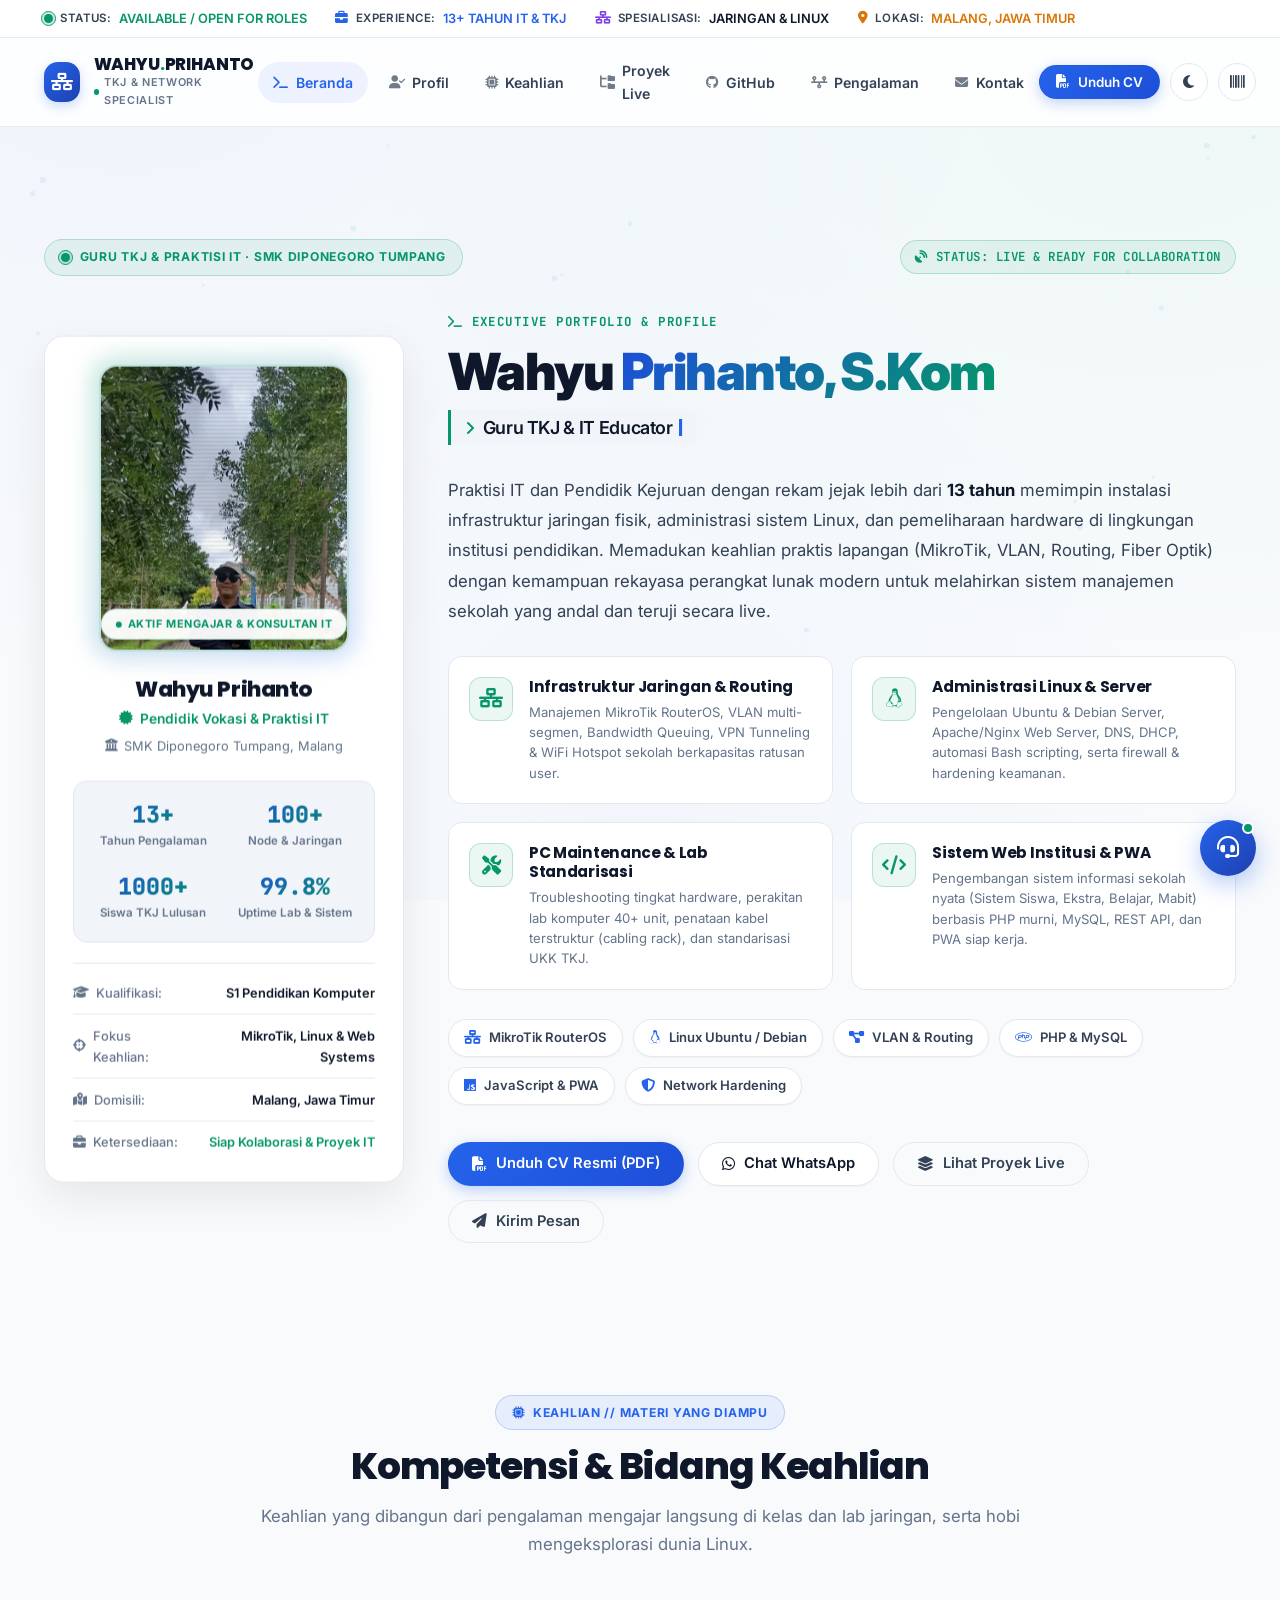
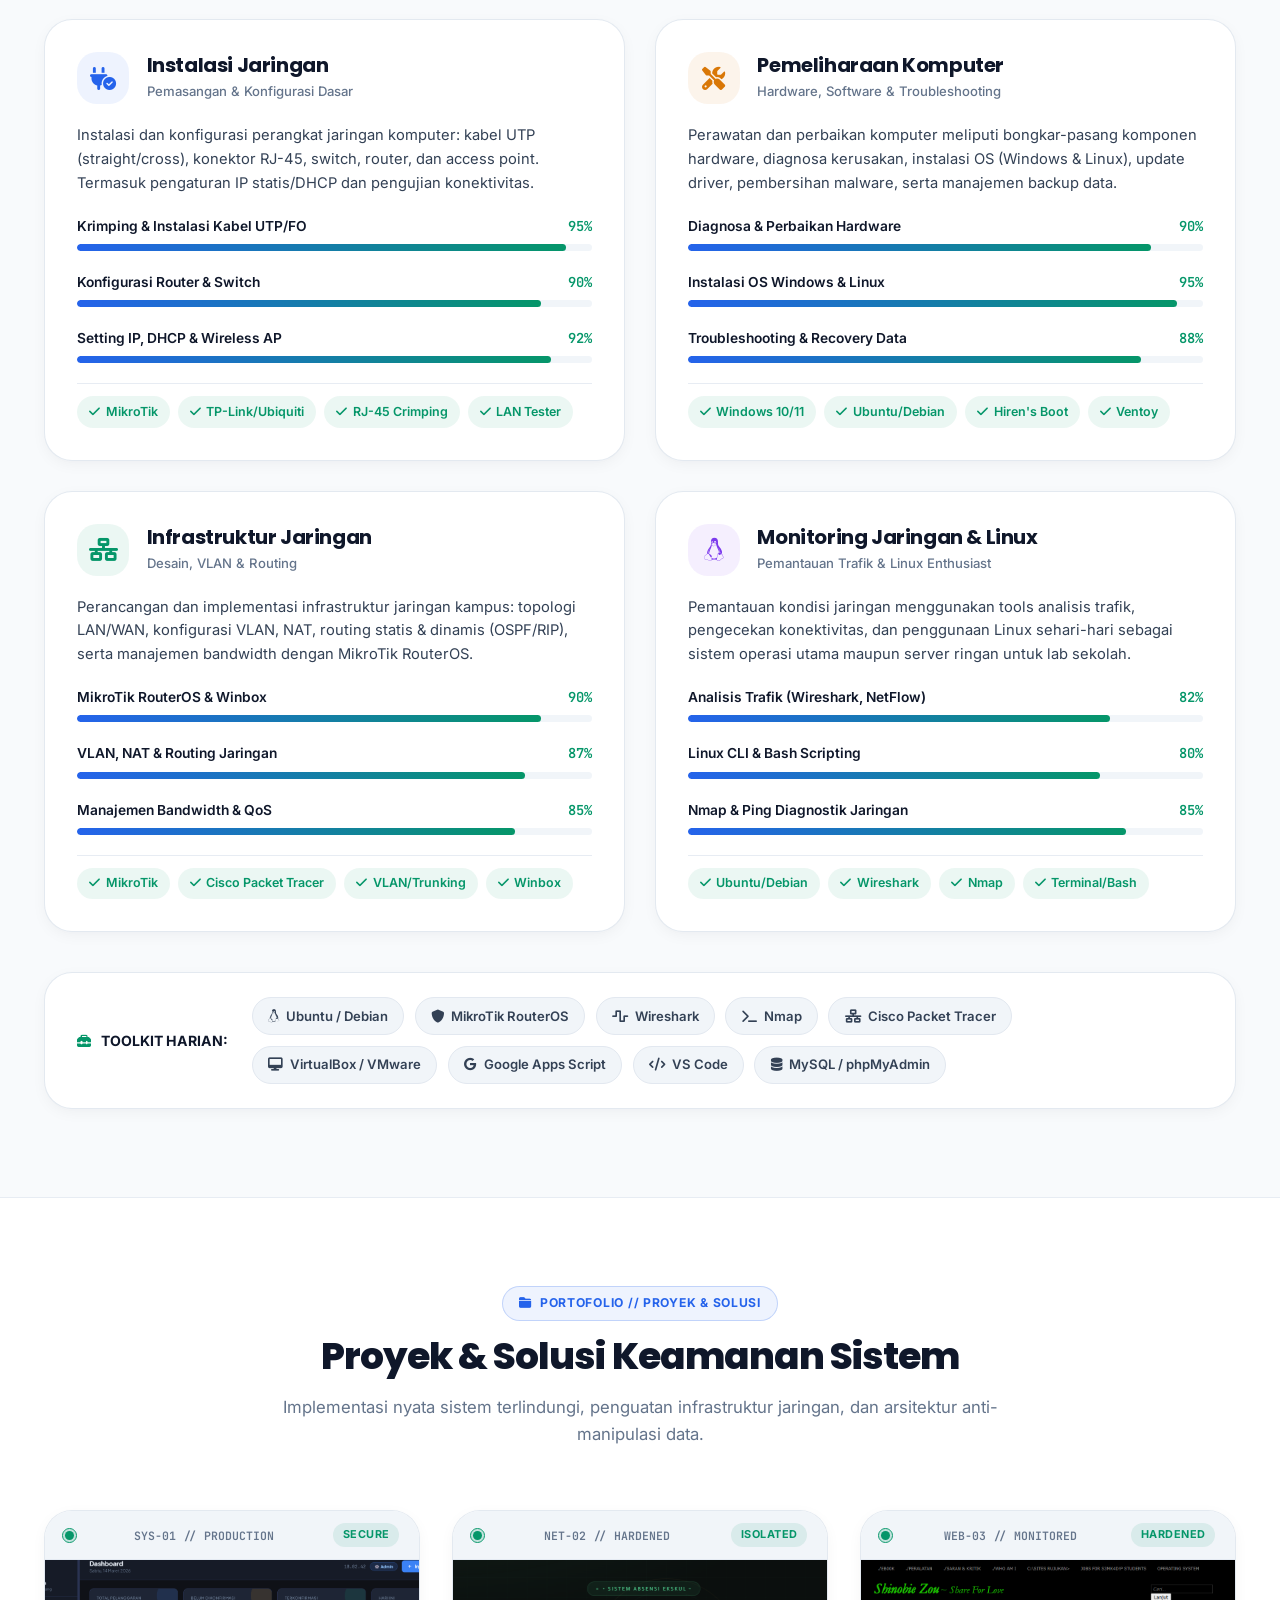
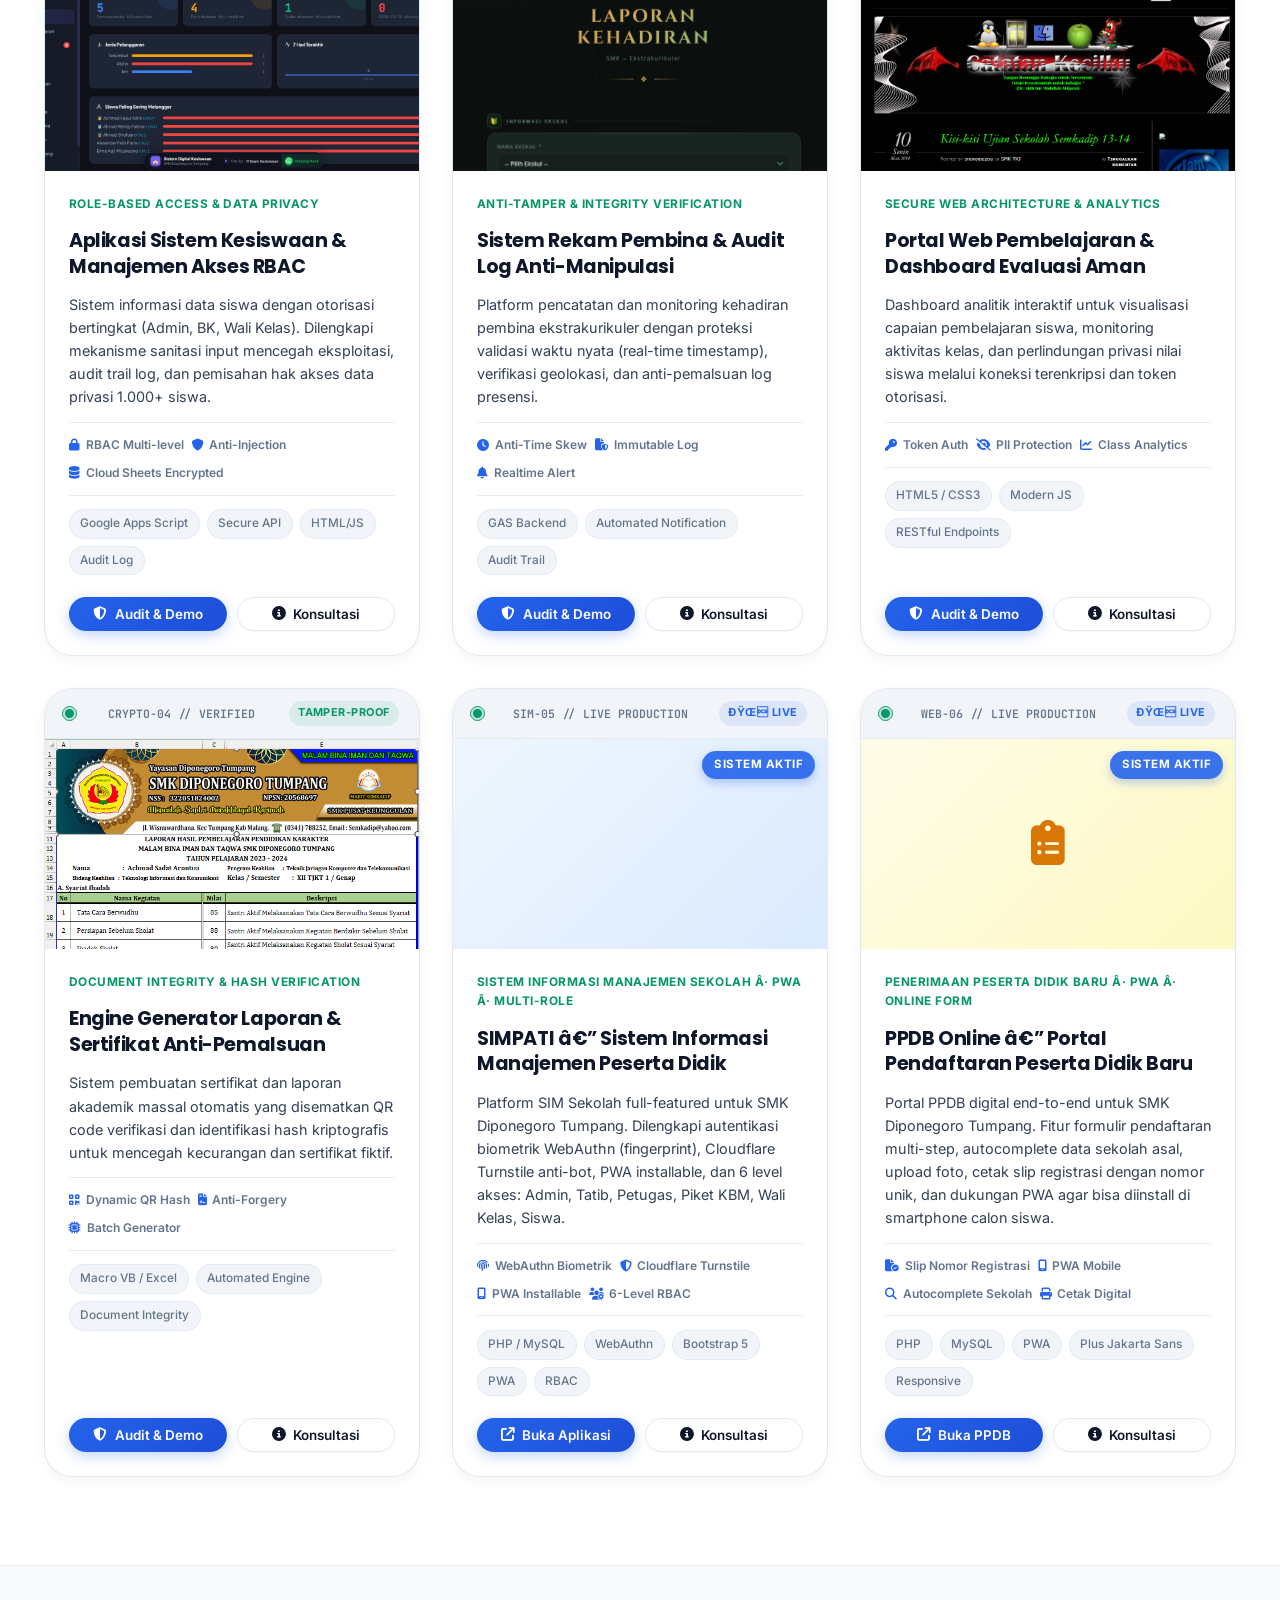
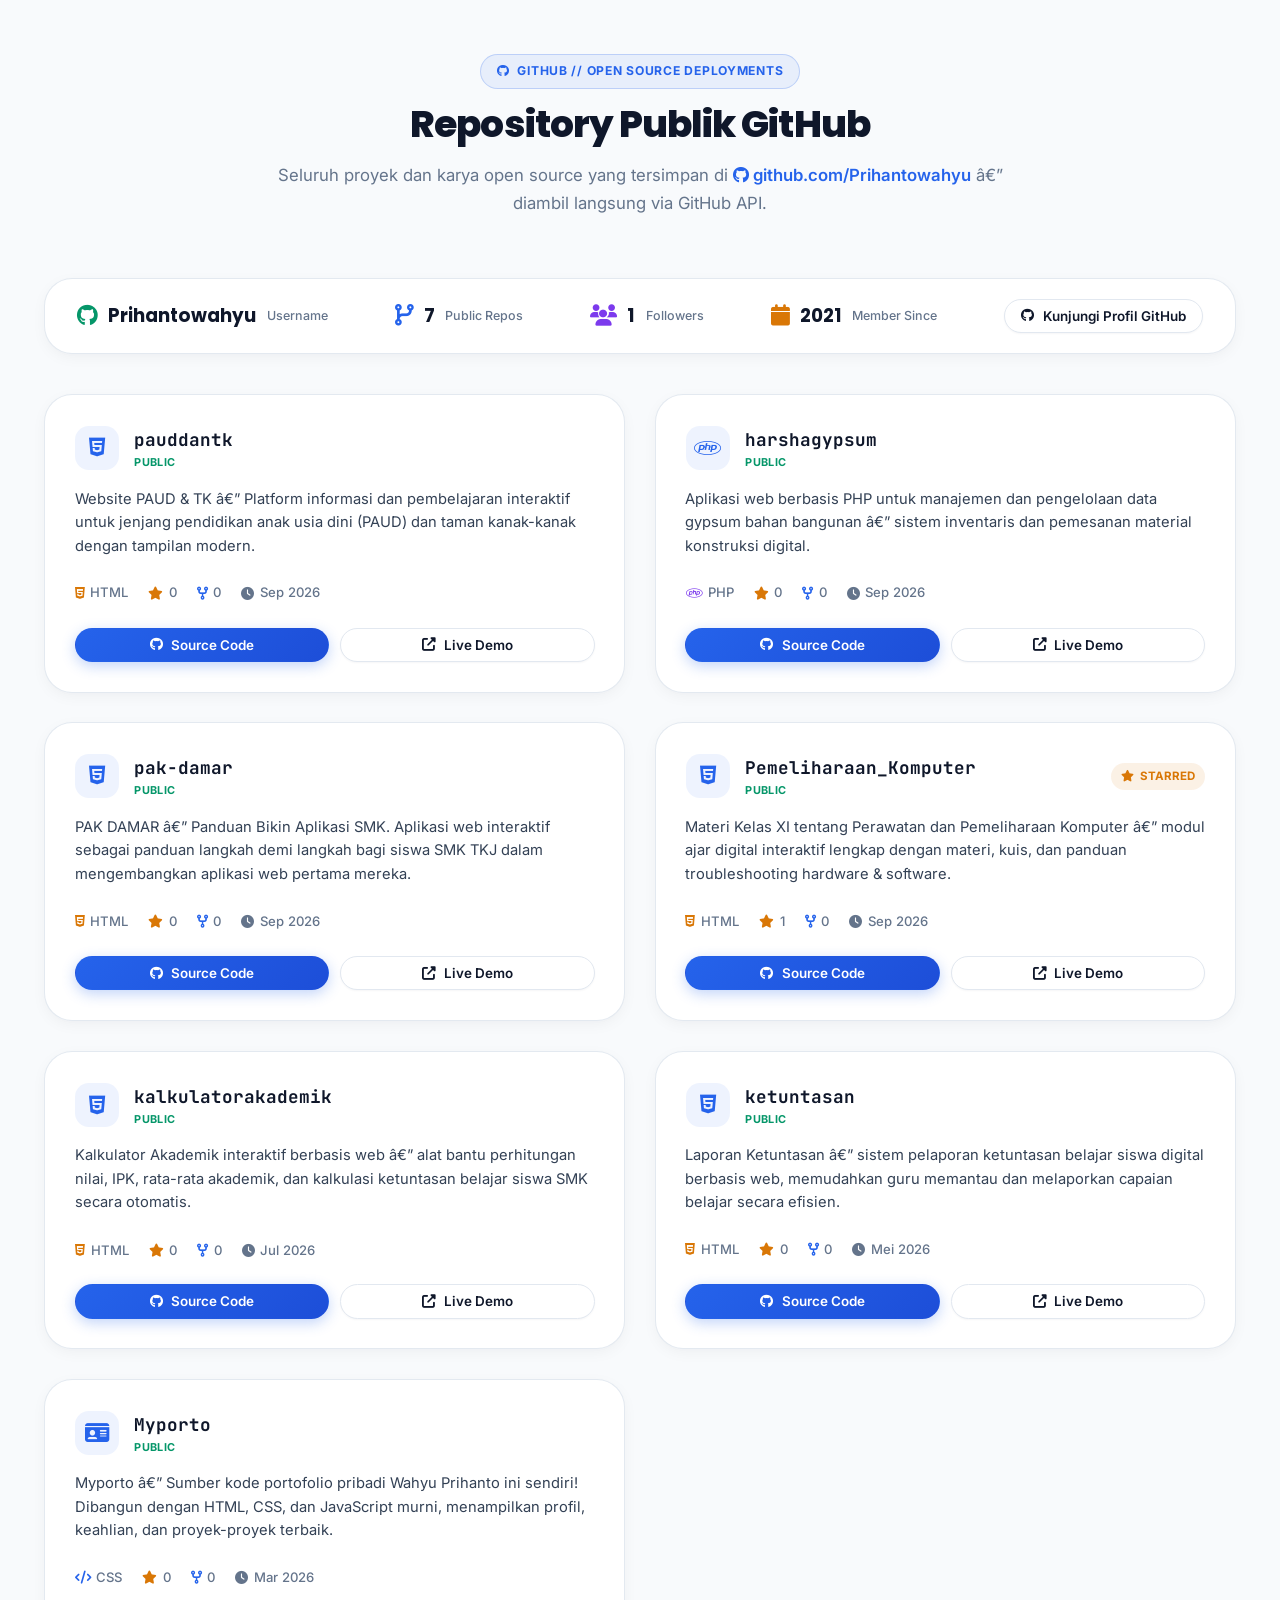
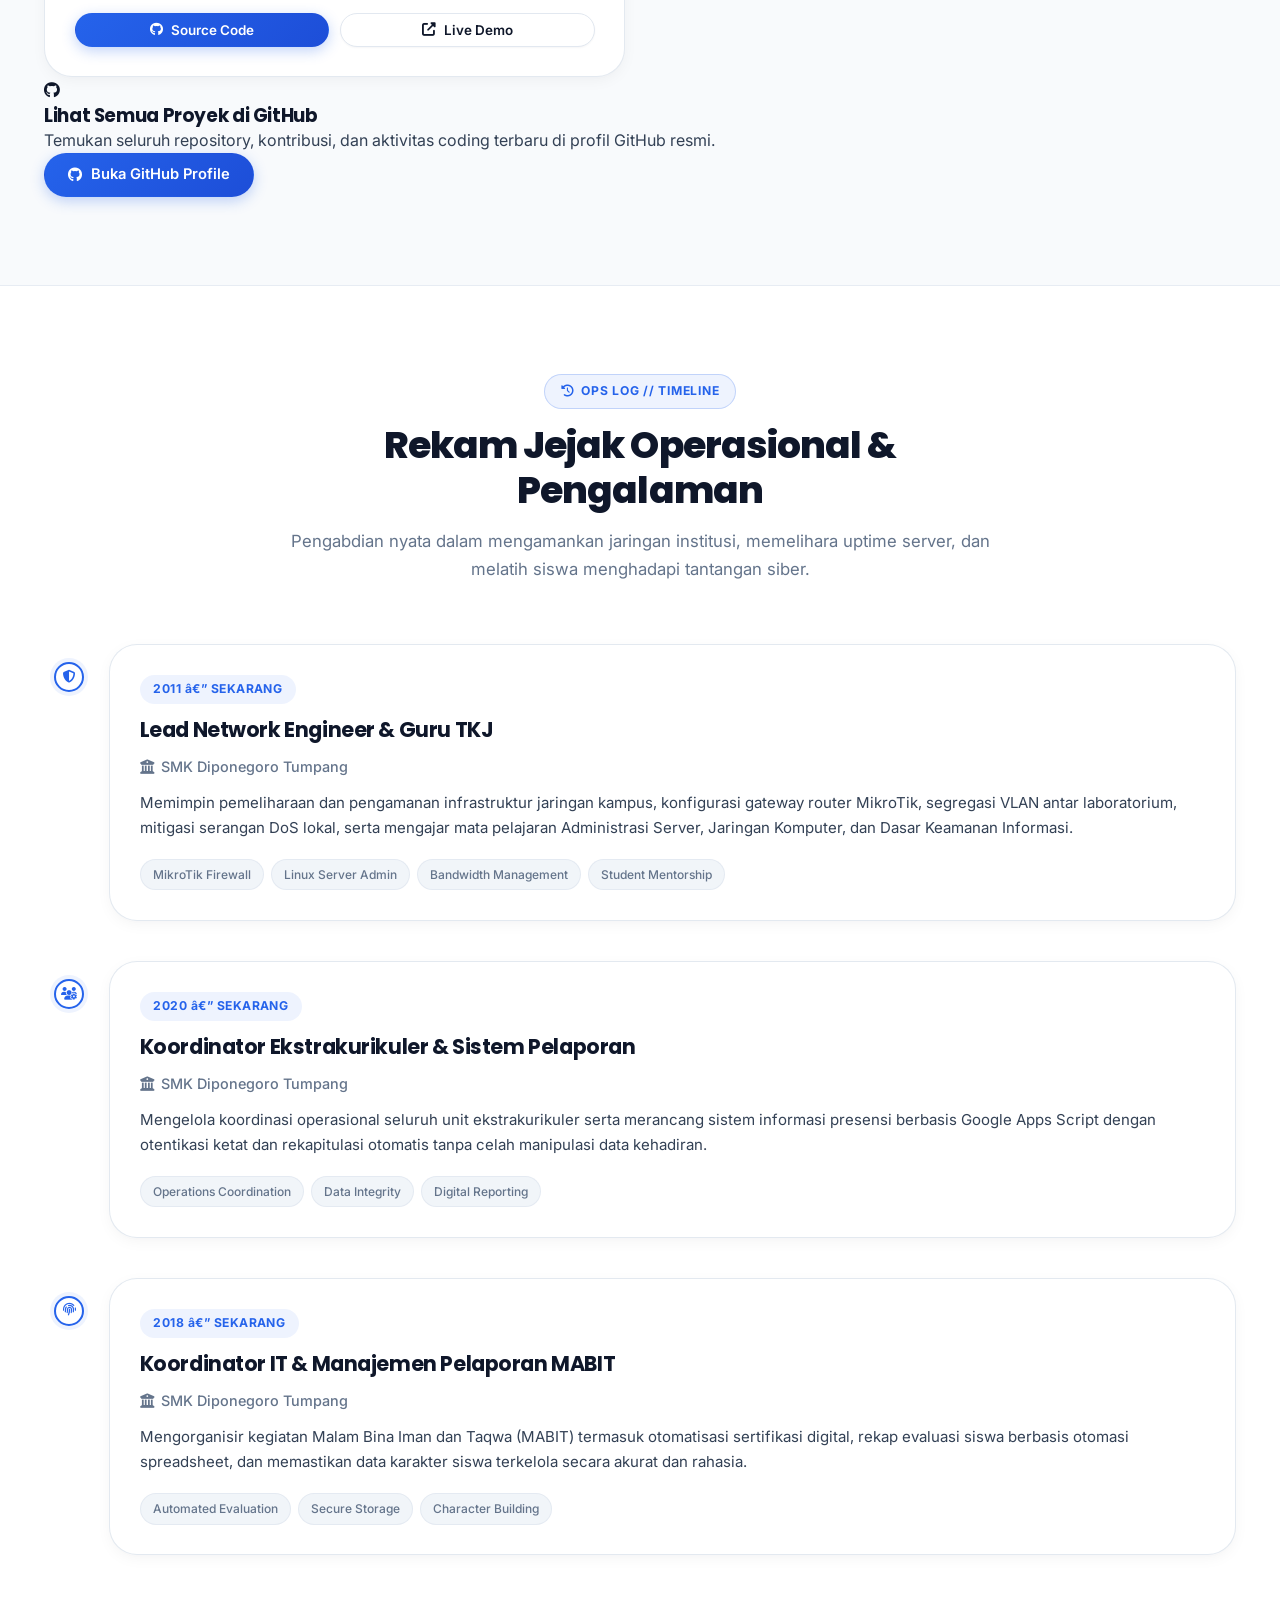
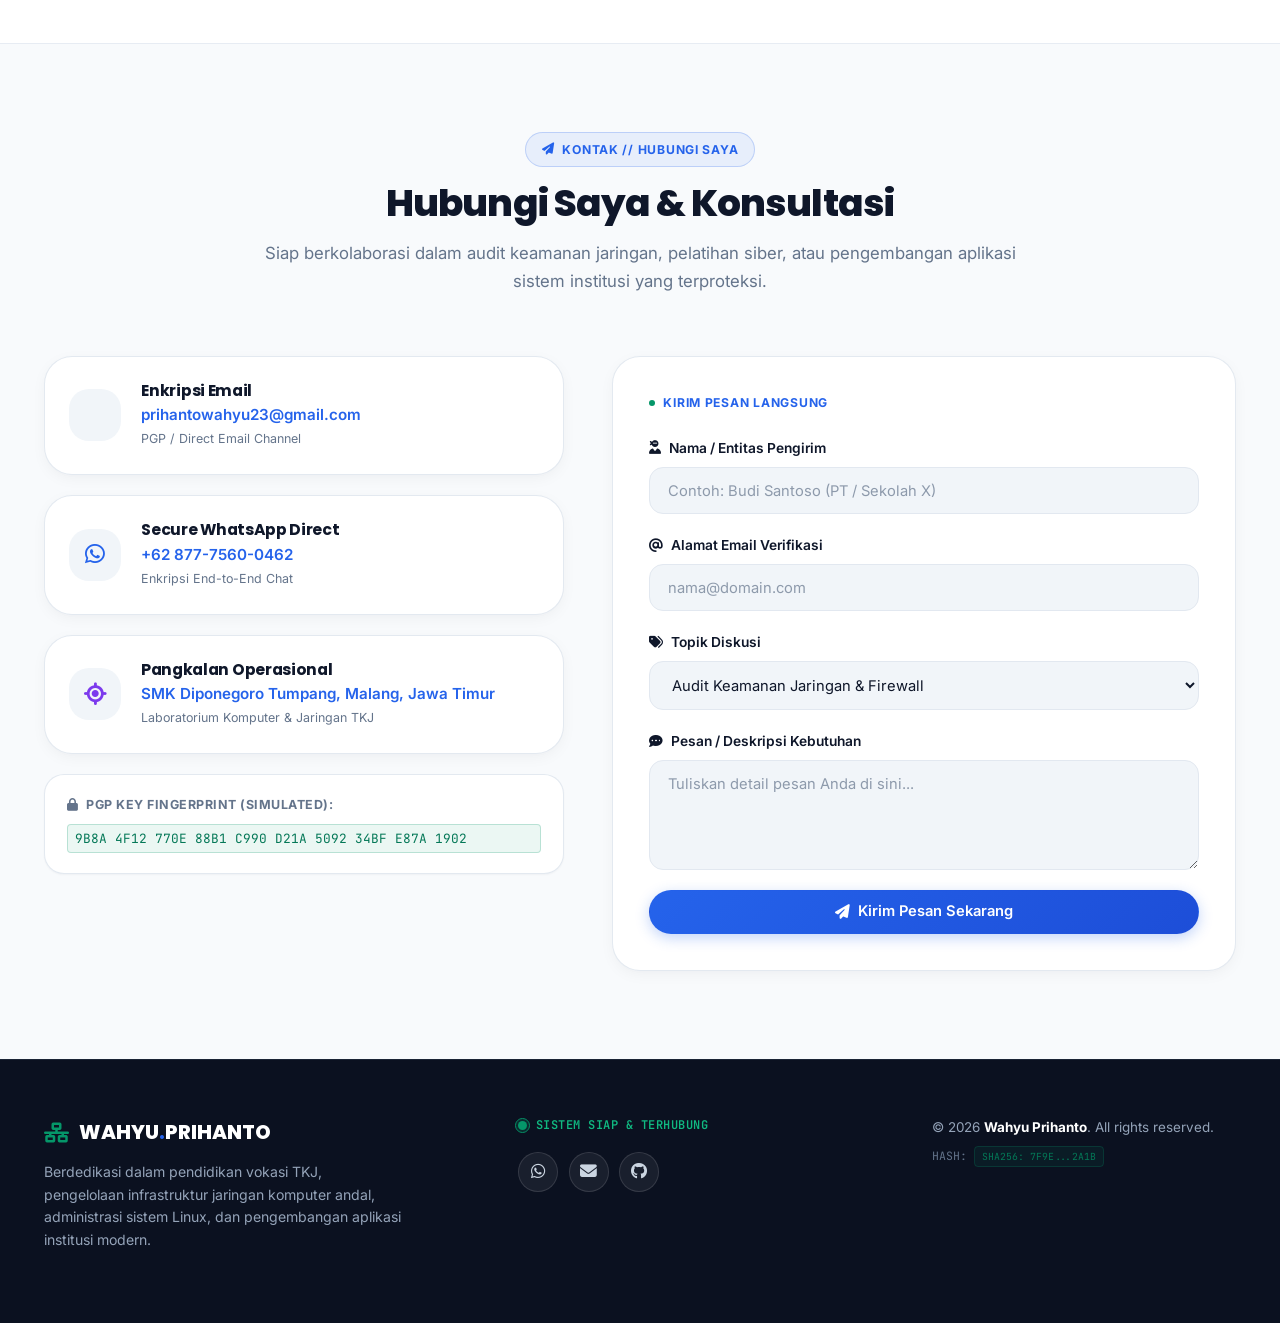
==== commit 4a4dc76b: "Update print statement from 'Hello' to 'Goodbye'" ====
--- a/index.html
+++ b/index.html
@@ -193,7 +193,7 @@
                             <div class="unified-photo-wrapper">
                                 <div class="unified-photo-glow"></div>
                                 <div class="unified-photo-frame">
-                                    <img src="images/profile.jpeg" alt="Wahyu Prihanto, S.Kom - Guru TKJ &amp; Praktisi IT" class="unified-photo" onerror="this.style.display='none'; this.nextElementSibling.style.display='flex';">
+                                    <img src="images/profile.jpeg" alt="Wahyu Prihanto - Guru TKJ &amp; Praktisi IT" class="unified-photo" onerror="this.style.display='none'; this.nextElementSibling.style.display='flex';">
                                     <div class="unified-photo-fallback"><i class="fas fa-user-tie"></i></div>
                                     <div class="unified-scanline"></div>
                                     <div class="unified-live-badge">
@@ -204,7 +204,7 @@
                             </div>
 
                             <div class="unified-id-meta">
-                                <h3 class="unified-id-name">Wahyu Prihanto, S.Kom</h3>
+                                <h3 class="unified-id-name">Wahyu Prihanto</h3>
                                 <p class="unified-id-title"><i class="fas fa-certificate"></i> Pendidik Vokasi &amp; Praktisi IT</p>
                                 <p class="unified-id-sub"><i class="fas fa-building-columns"></i> SMK Diponegoro Tumpang, Malang</p>
                             </div>
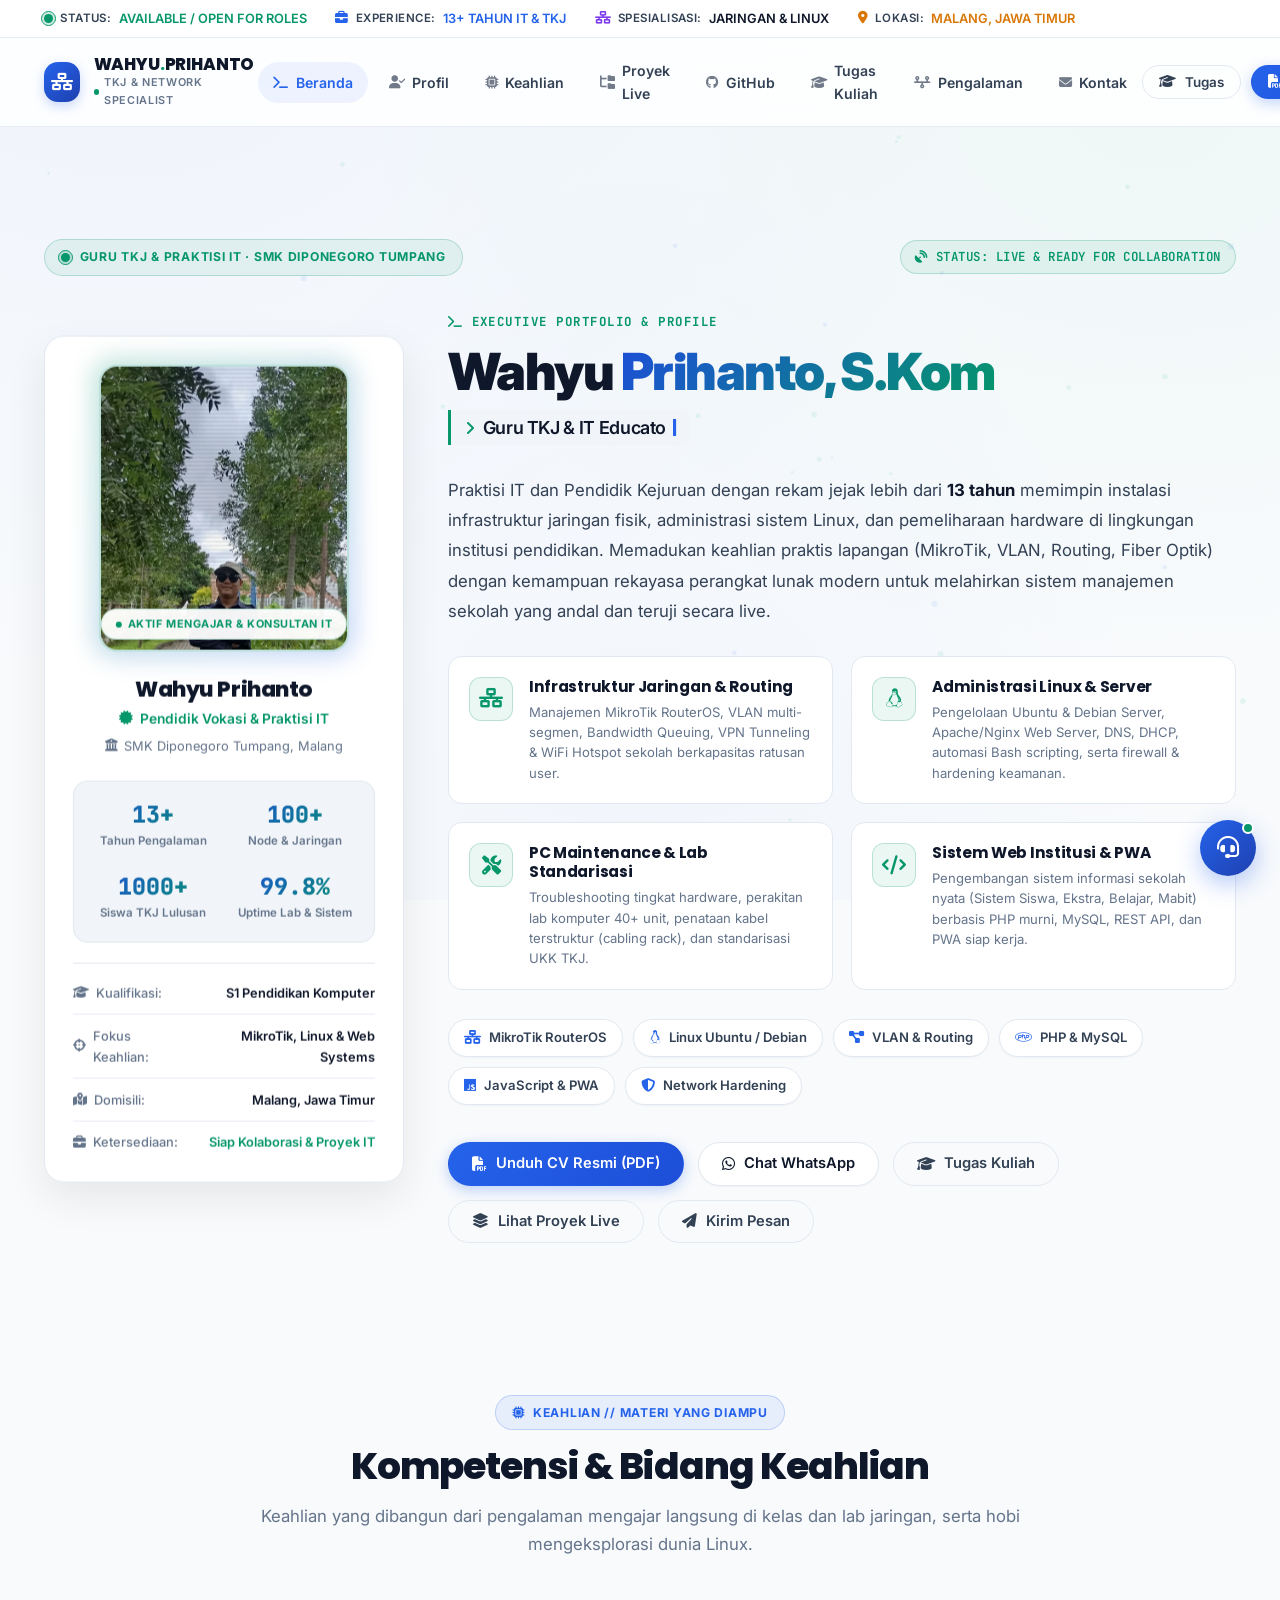
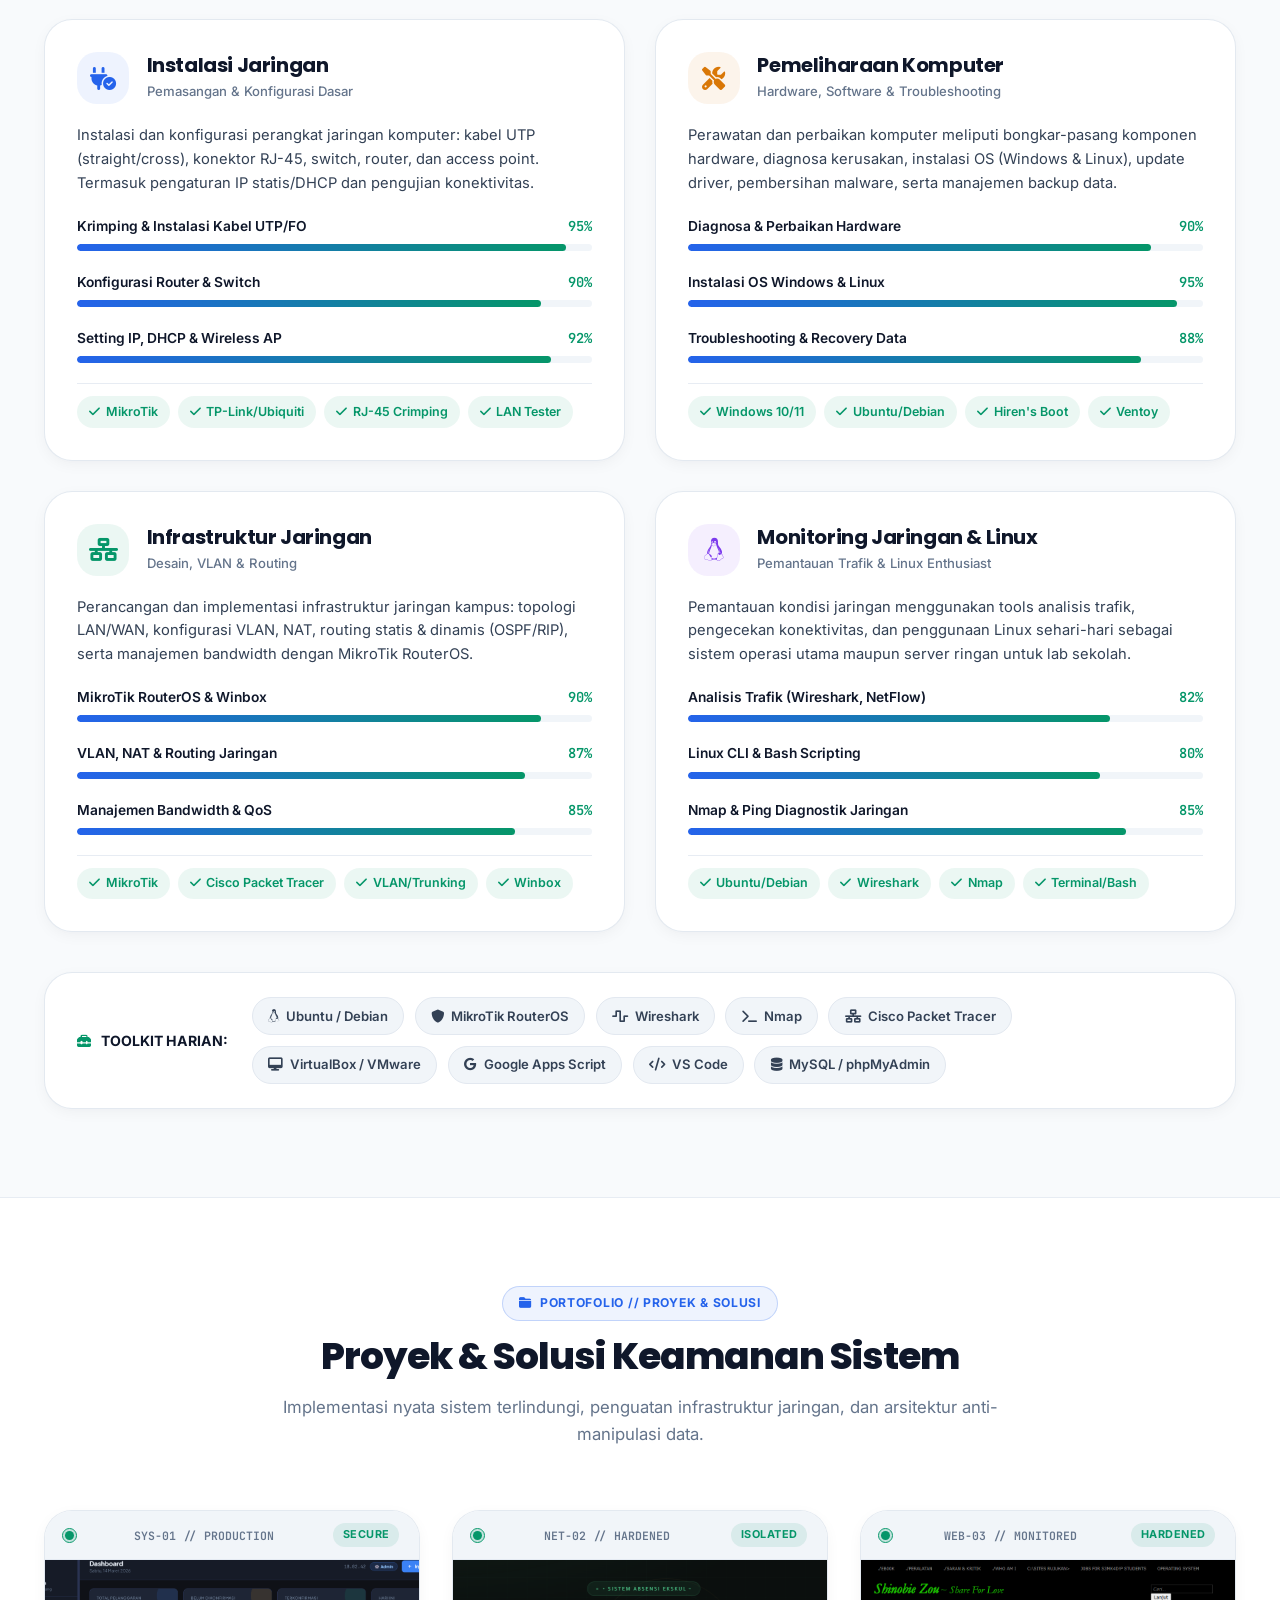
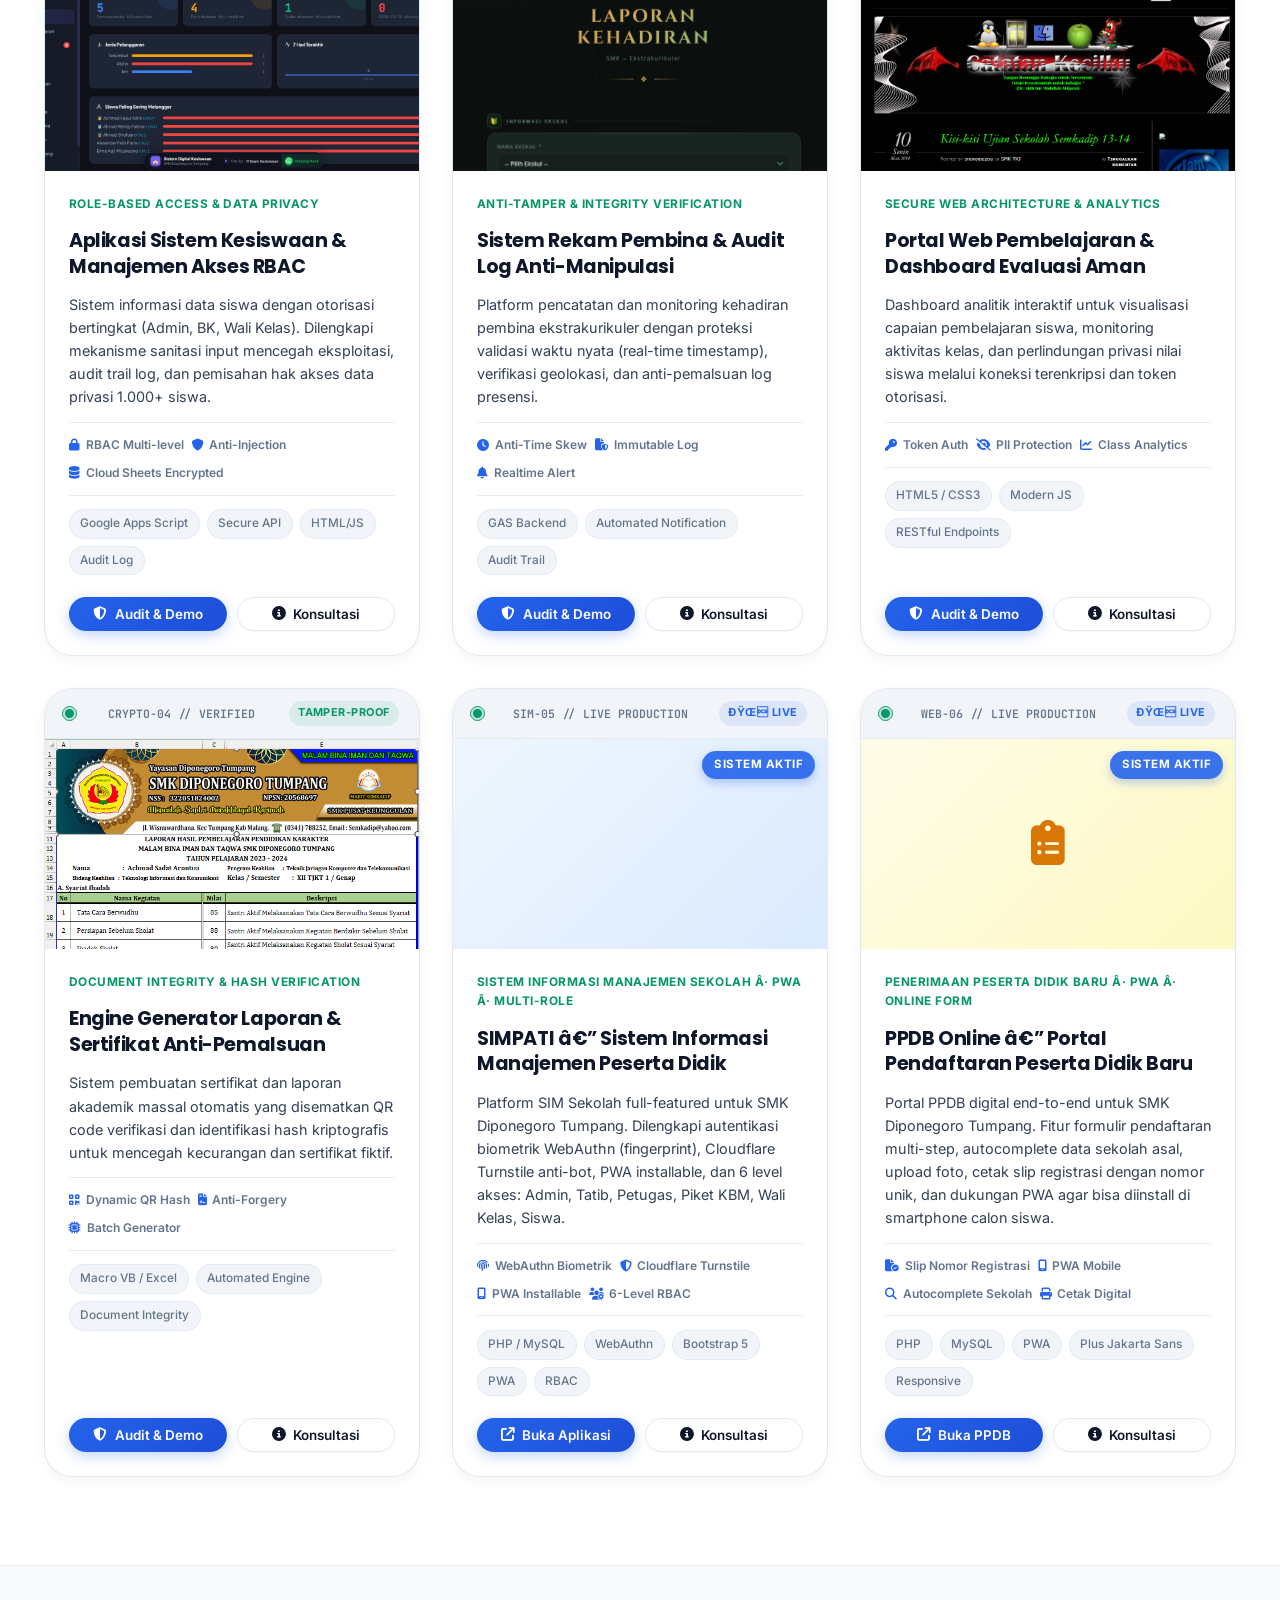
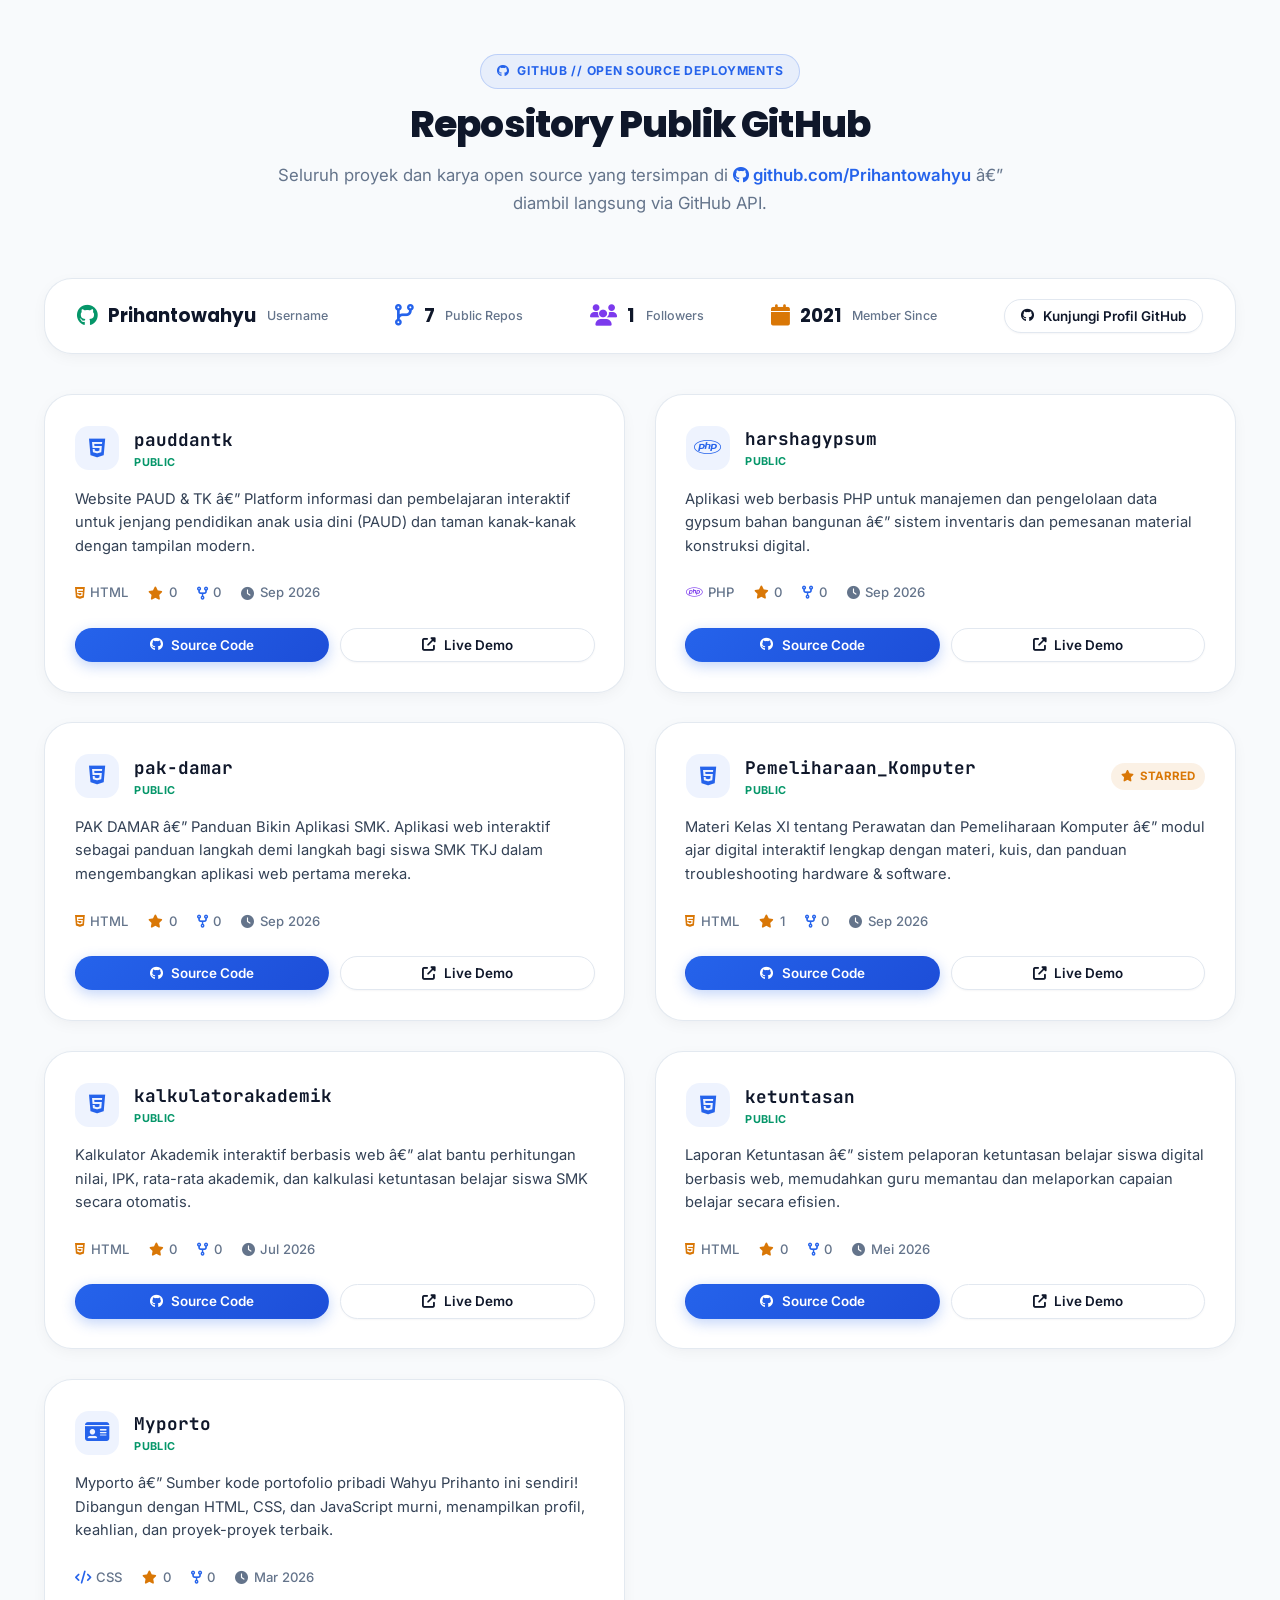
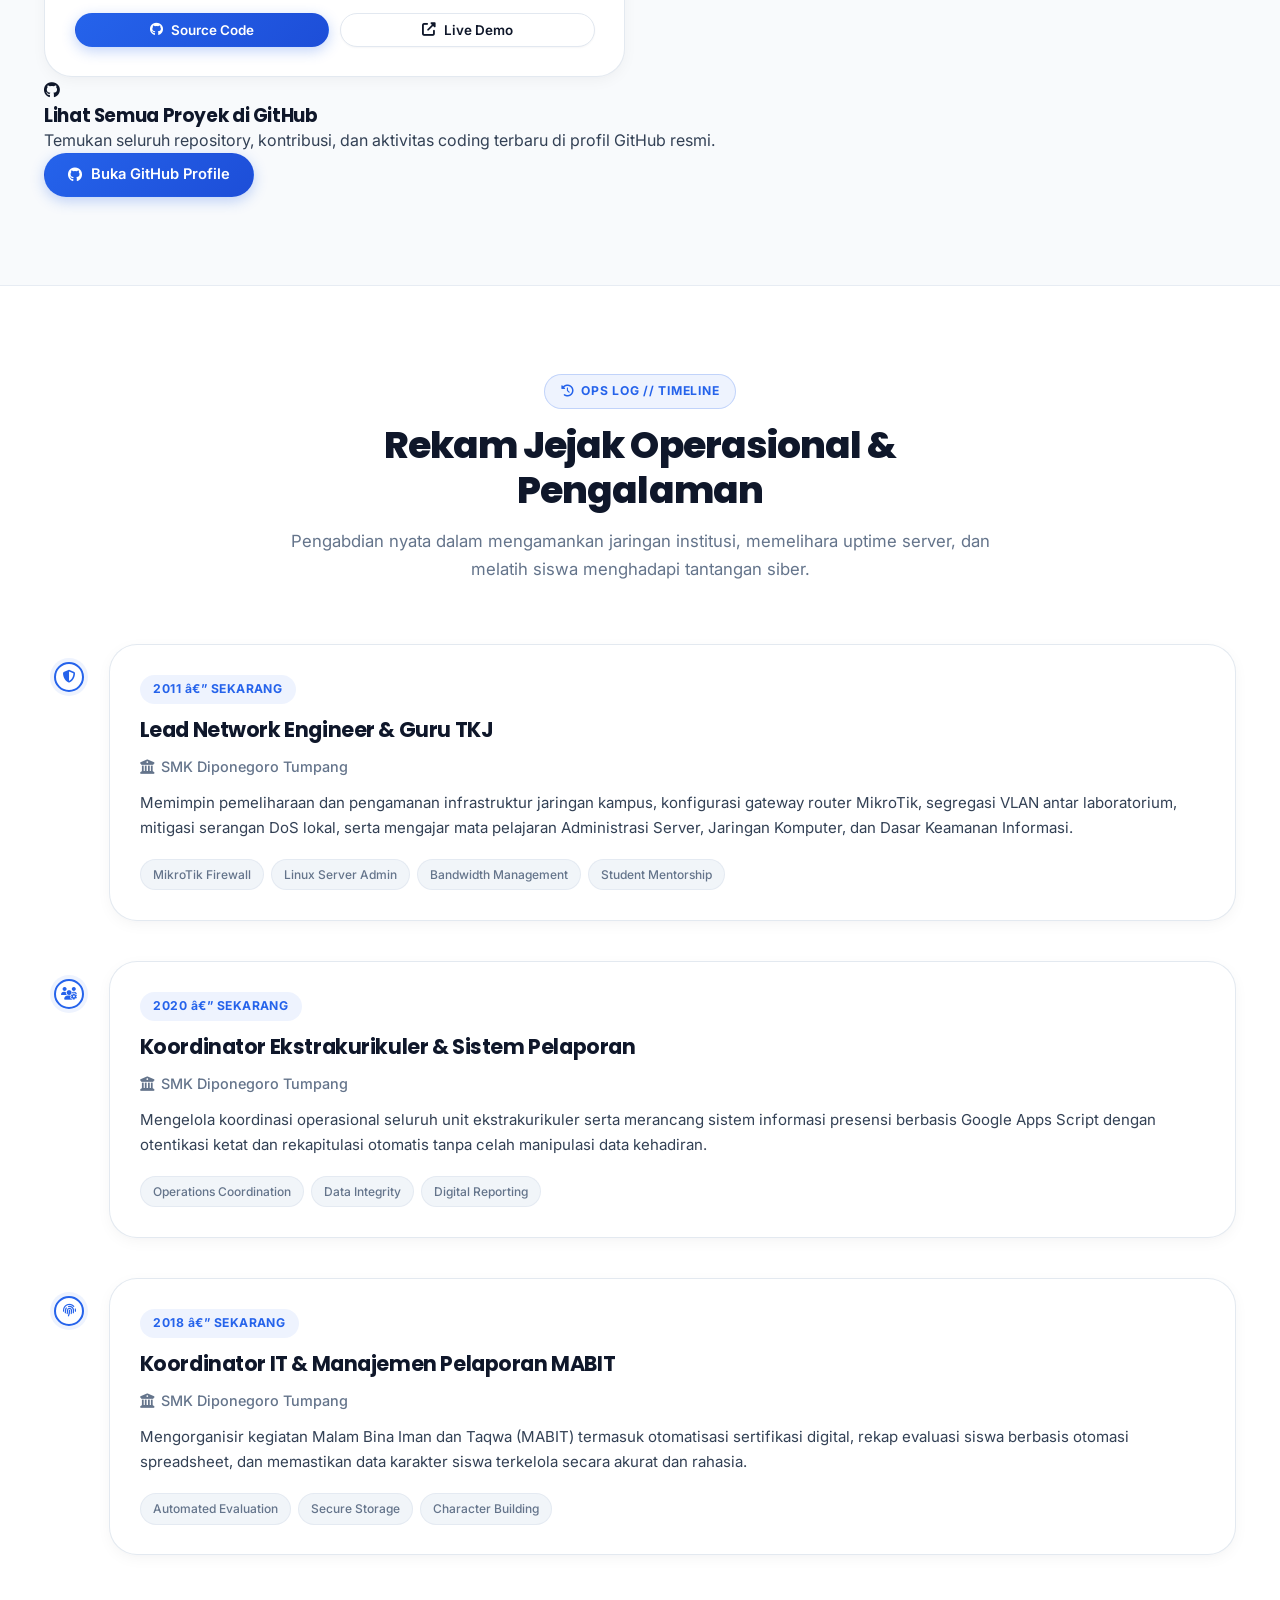
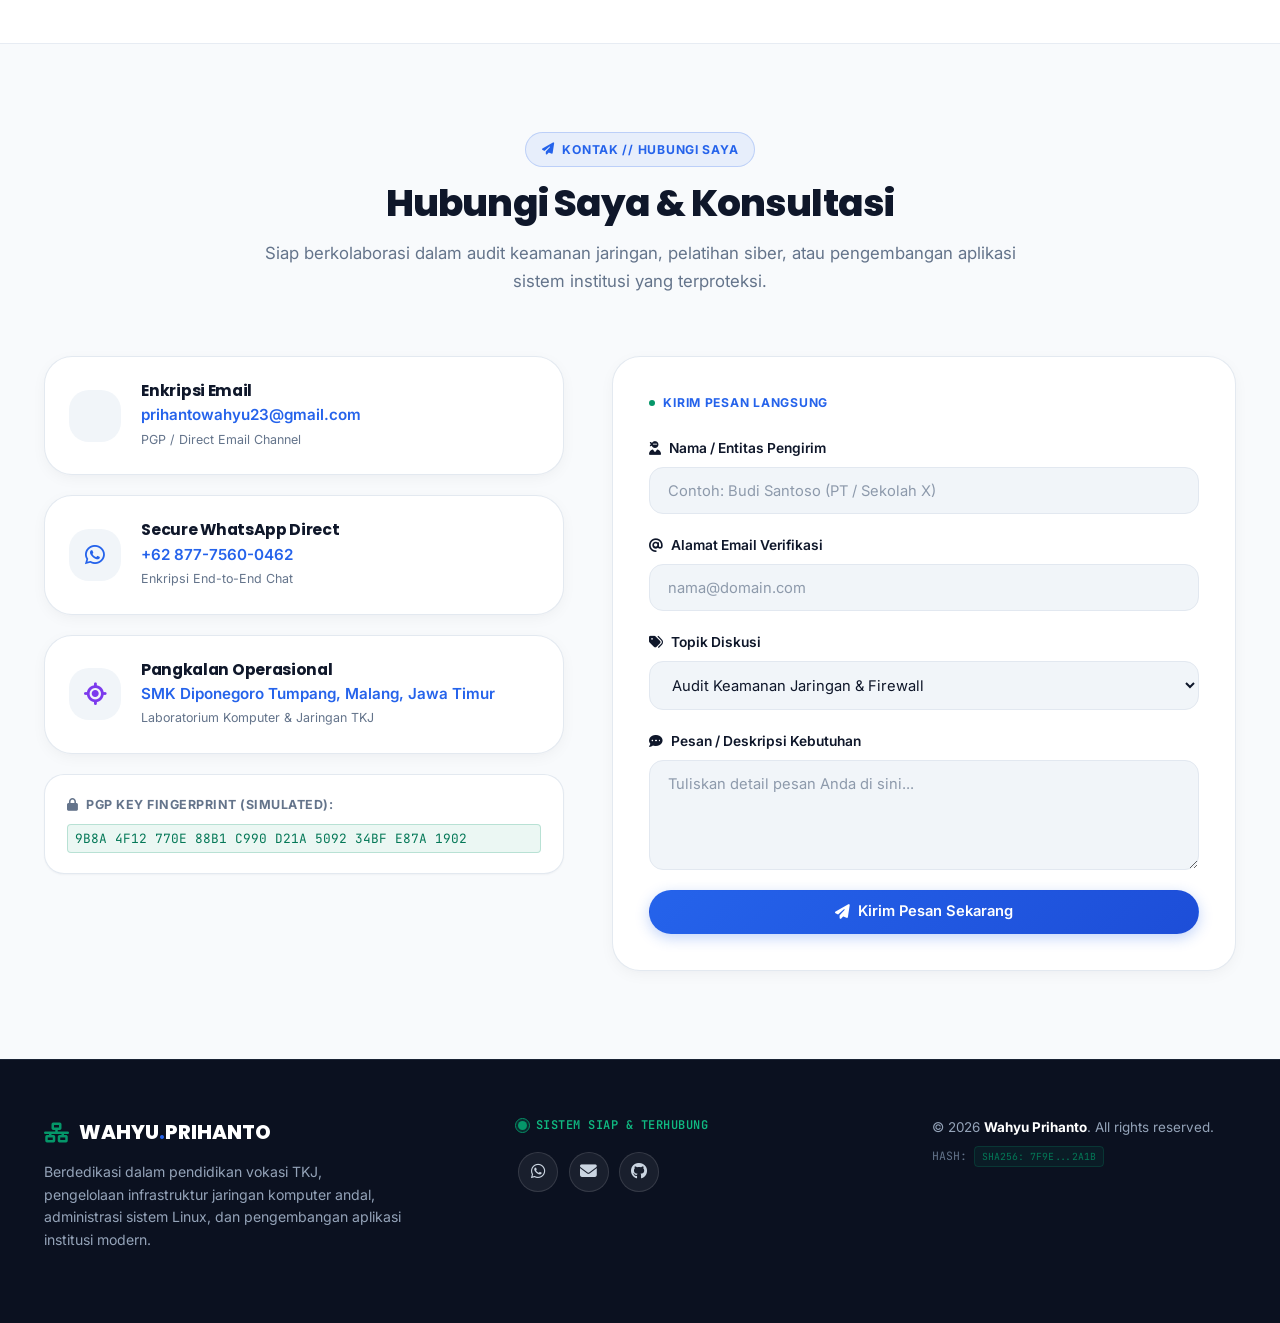
==== commit 89c8a2eb: "feat: tambah halaman manajemen tugas kuliah dengan dukungan foto dan integrasi GitHub" ====
--- a/index.html
+++ b/index.html
@@ -1,4 +1,4 @@
-﻿<!DOCTYPE html>
+<!DOCTYPE html>
 <html lang="id" data-theme="light" itemscope itemtype="https://schema.org/Person">
 <head>
     <!-- ==================== PRIMARY SEO ==================== -->
@@ -145,11 +145,15 @@
                 <li><a href="#skills" class="nav-link"><i class="fas fa-microchip"></i> Keahlian</a></li>
                 <li><a href="#projects" class="nav-link"><i class="fas fa-folder-tree"></i> Proyek Live</a></li>
                 <li><a href="#github-repos" class="nav-link"><i class="fab fa-github"></i> GitHub</a></li>
+                <li><a href="tugas.html" class="nav-link"><i class="fas fa-graduation-cap"></i> Tugas Kuliah</a></li>
                 <li><a href="#experience" class="nav-link"><i class="fas fa-timeline"></i> Pengalaman</a></li>
                 <li><a href="#contact" class="nav-link"><i class="fas fa-envelope"></i> Kontak</a></li>
             </ul>
 
             <div class="nav-actions">
+                <a href="tugas.html" class="btn btn-cyber-ghost btn-sm" title="Buka Portal Tugas Kuliah">
+                    <i class="fas fa-graduation-cap"></i> <span>Tugas</span>
+                </a>
                 <a href="cv.html" target="_blank" class="btn btn-cyber-primary btn-sm btn-nav-cv" title="Buka & Unduh CV PDF">
                     <i class="fas fa-file-pdf"></i> <span>Unduh CV</span>
                 </a>
@@ -324,6 +328,10 @@
                             <a href="https://wa.me/6287775600462" target="_blank" rel="noopener noreferrer" class="btn btn-cyber-secondary">
                                 <i class="fab fa-whatsapp"></i>
                                 <span>Chat WhatsApp</span>
+                            </a>
+                            <a href="tugas.html" class="btn btn-cyber-ghost">
+                                <i class="fas fa-graduation-cap"></i>
+                                <span>Tugas Kuliah</span>
                             </a>
                             <a href="#projects" class="btn btn-cyber-ghost">
                                 <i class="fas fa-layer-group"></i>
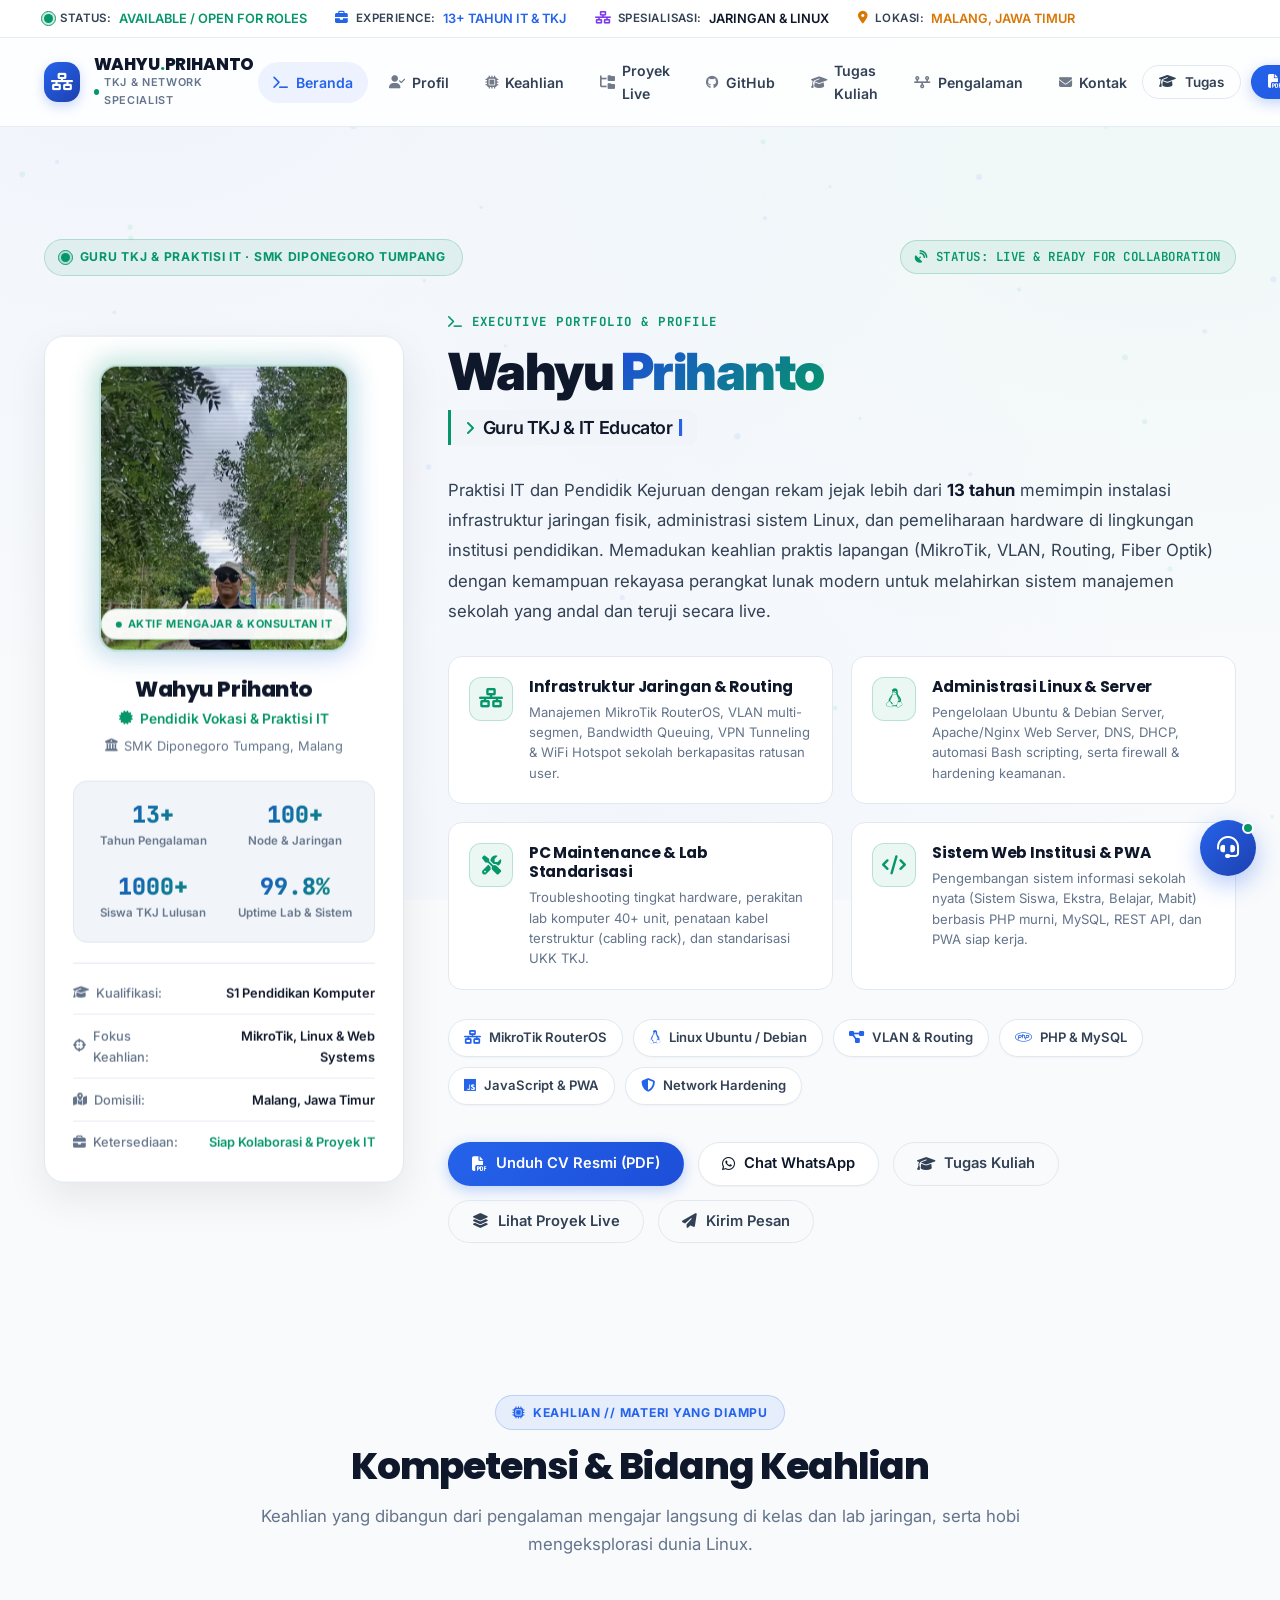
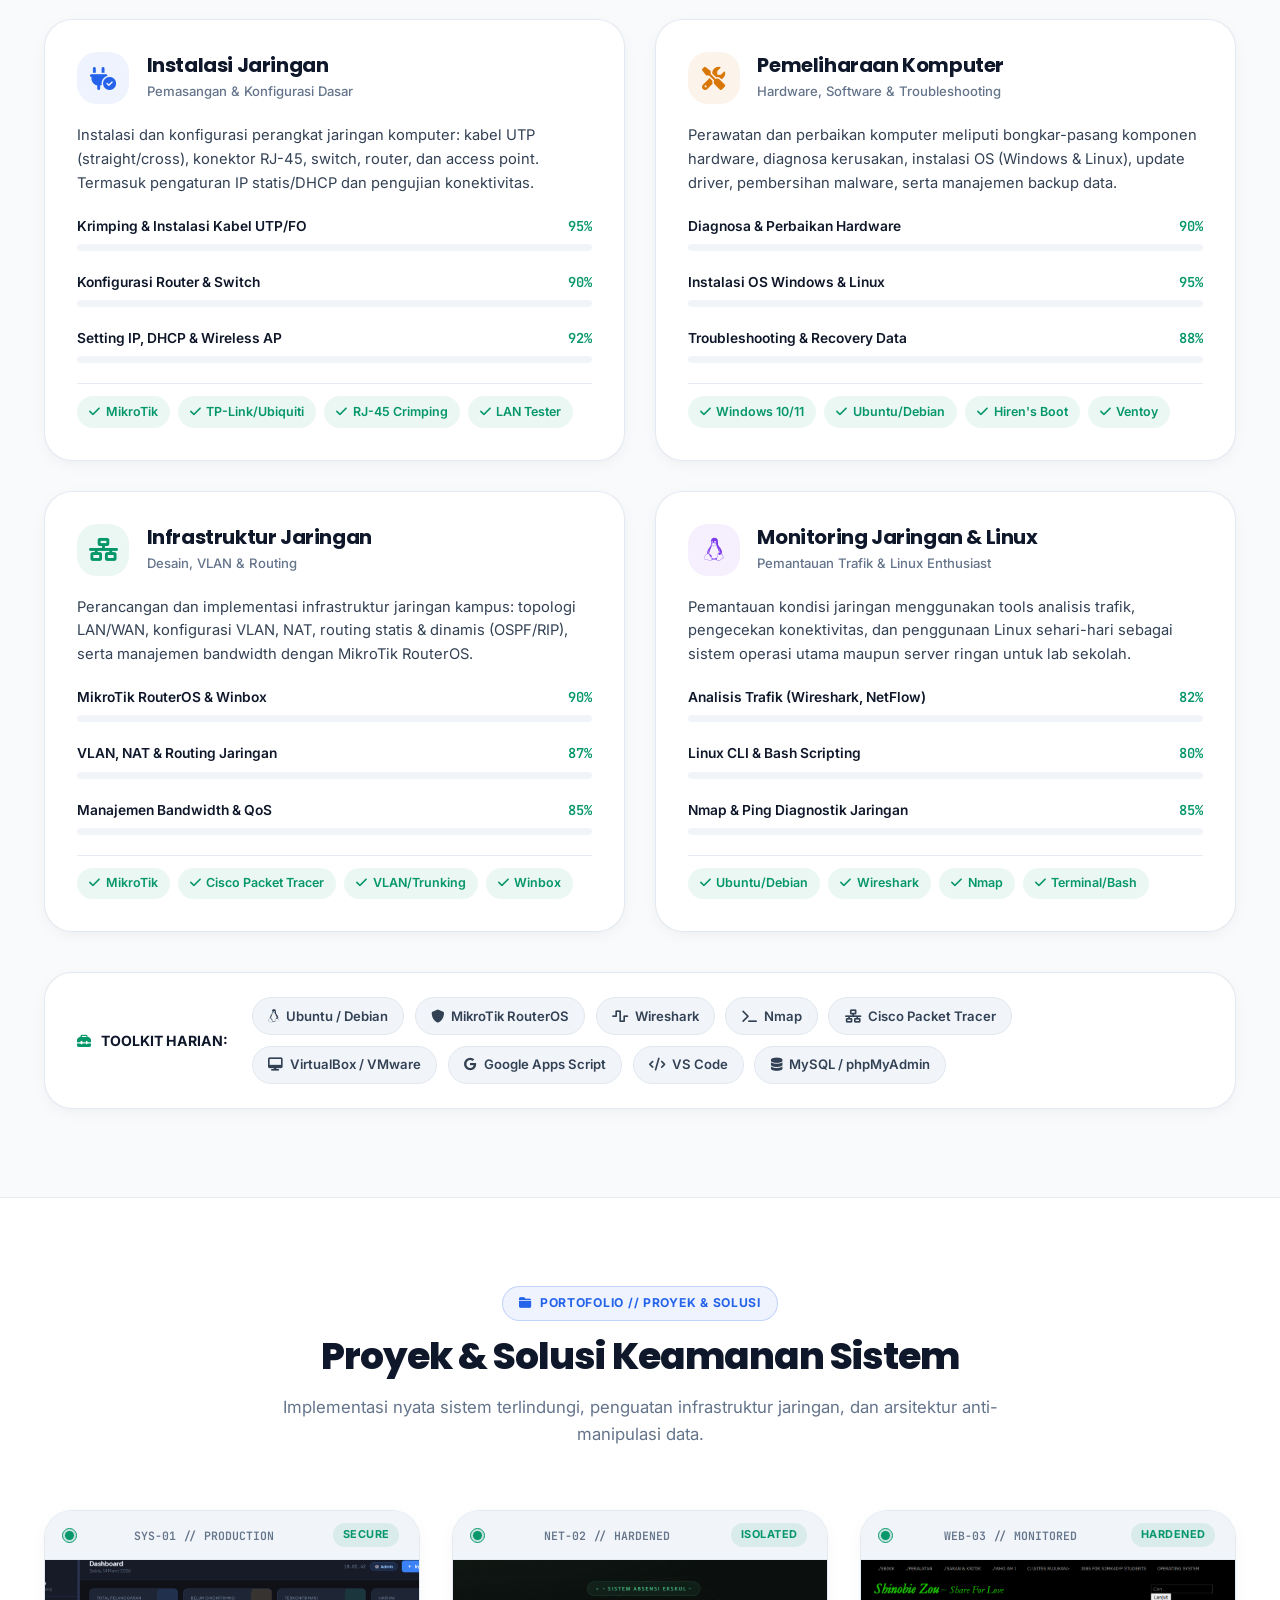
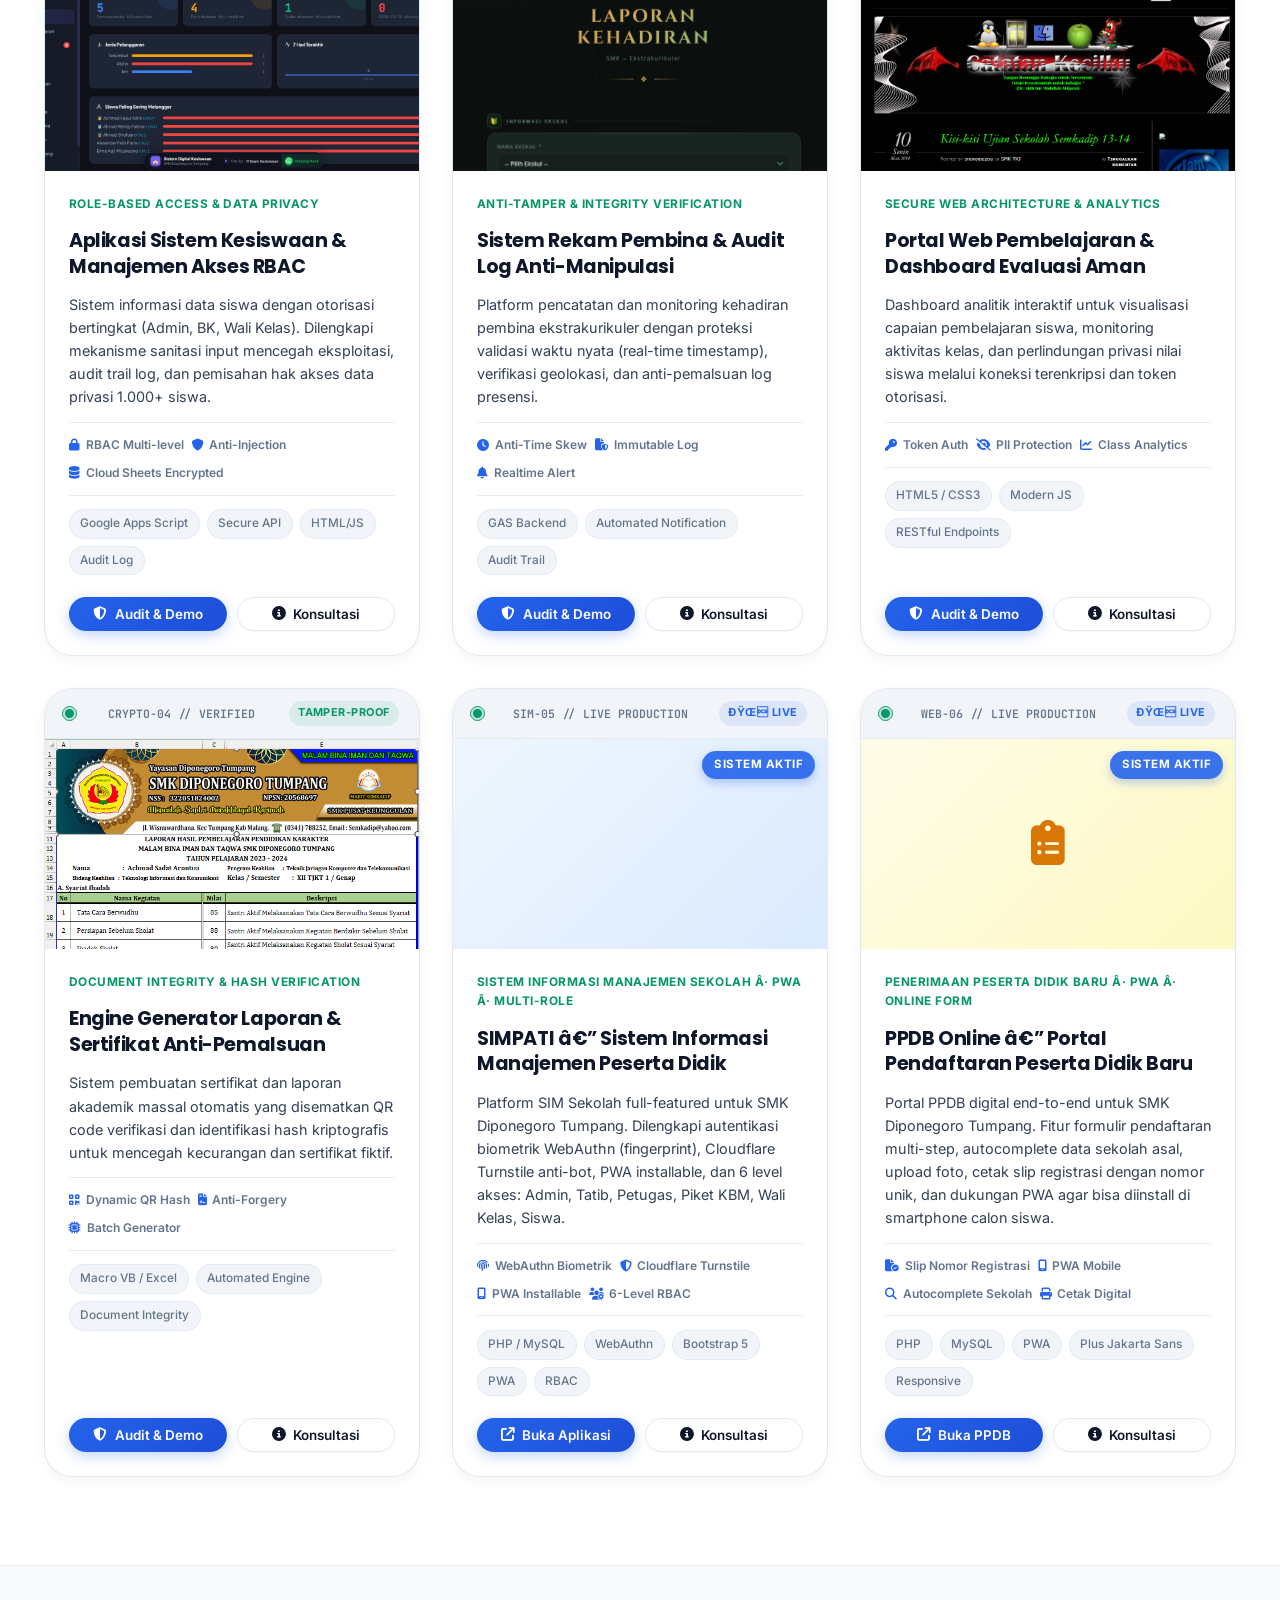
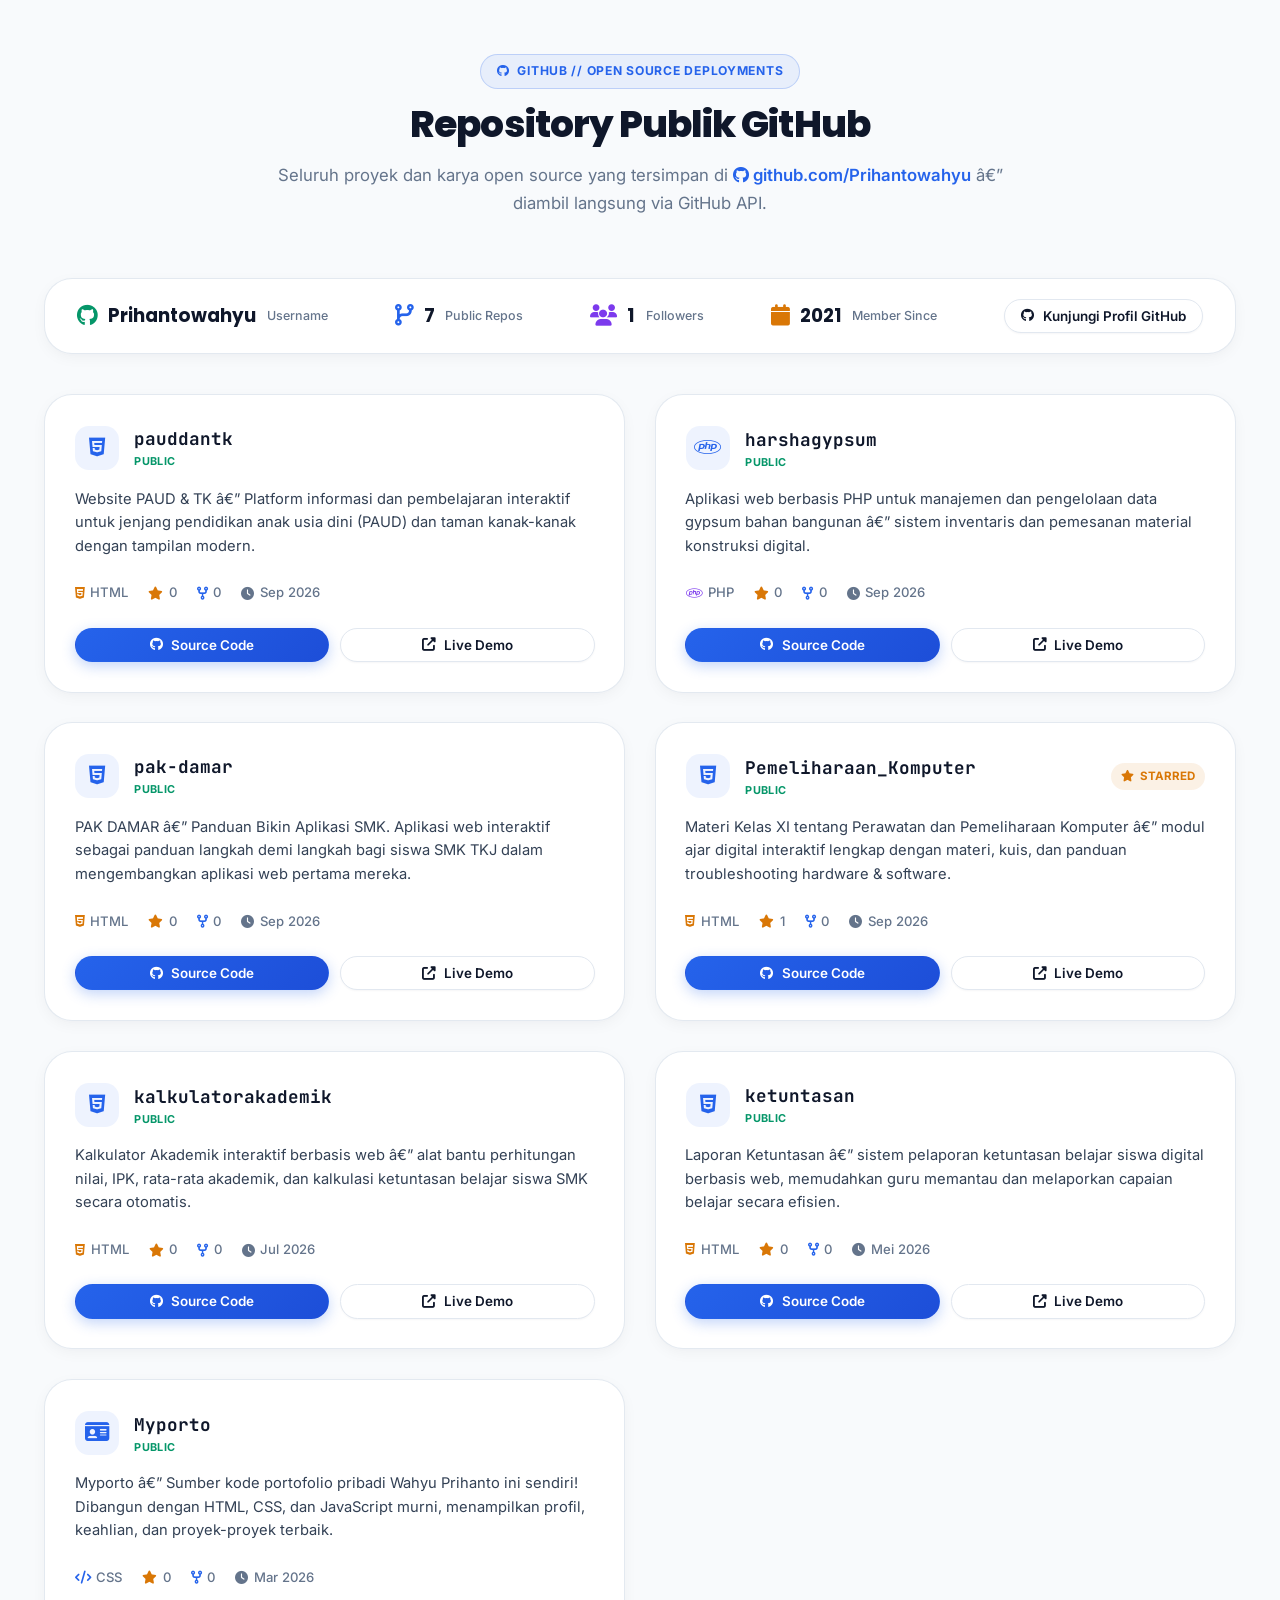
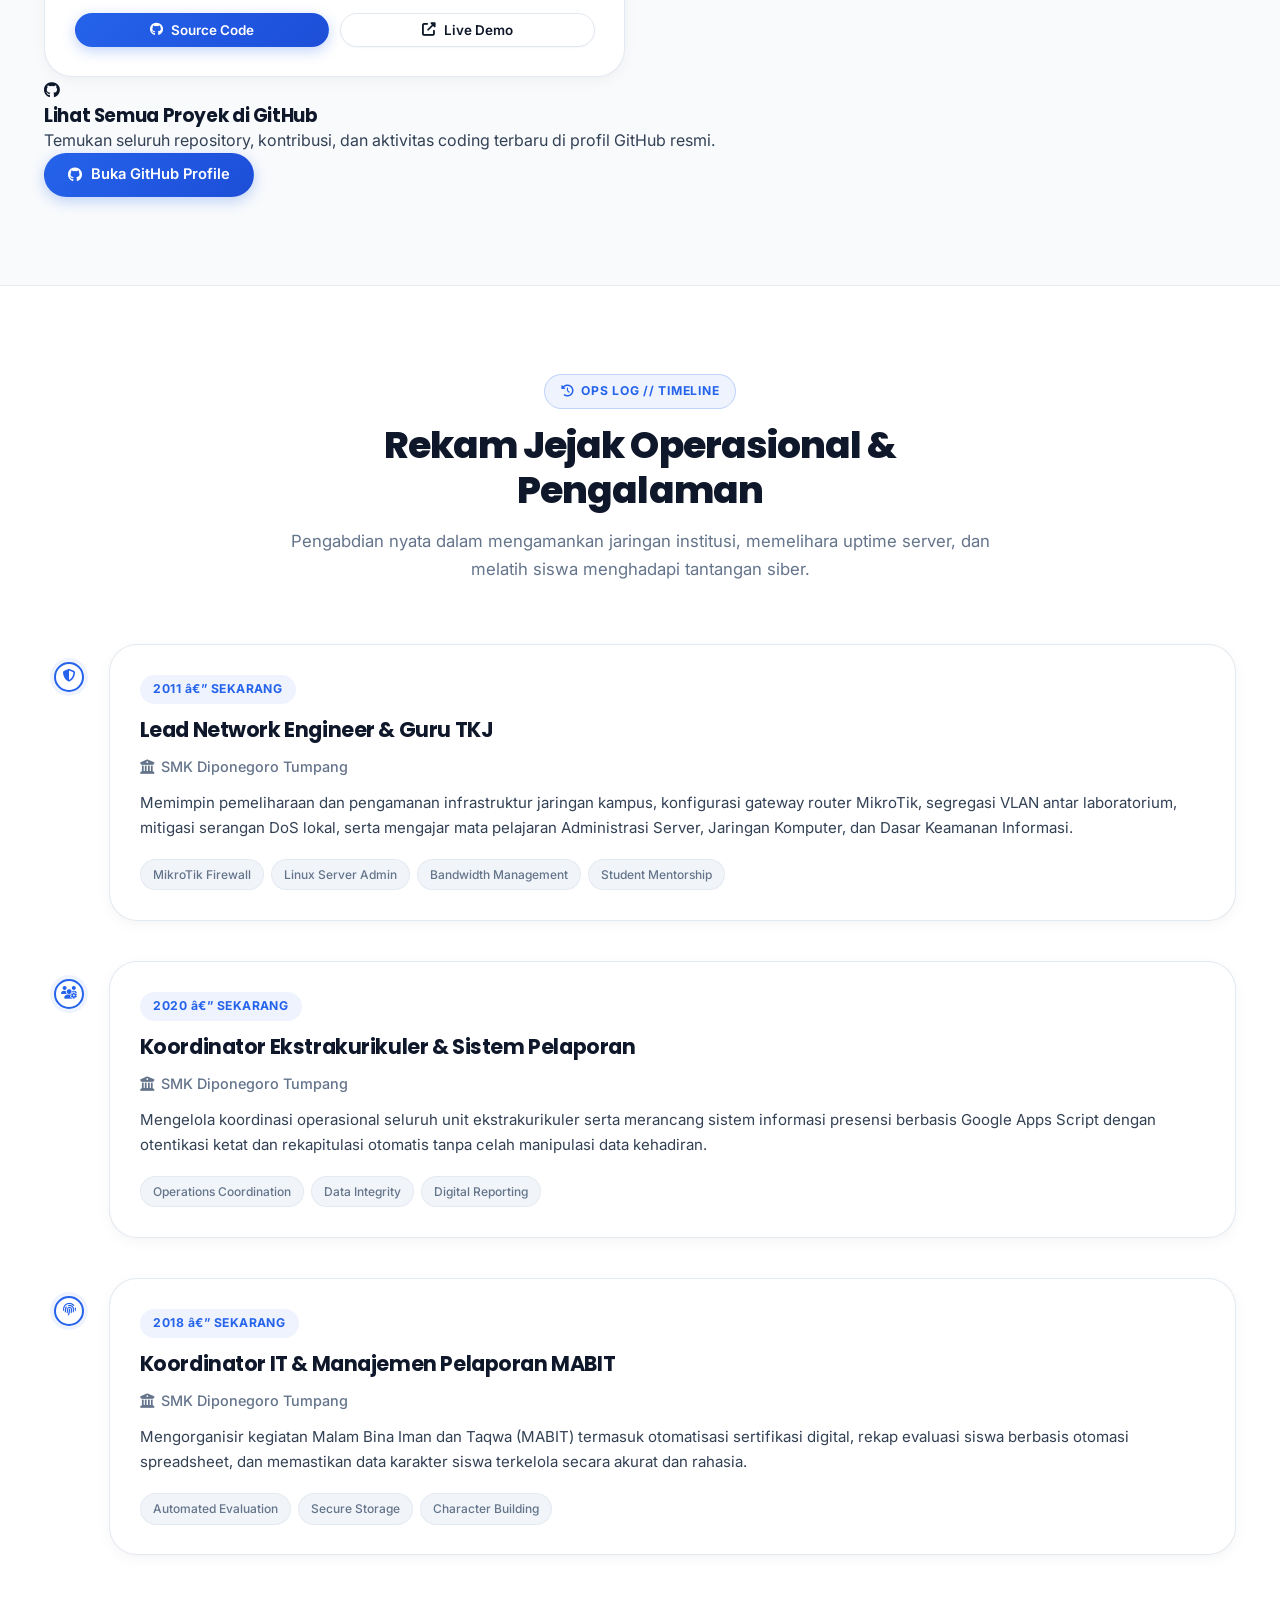
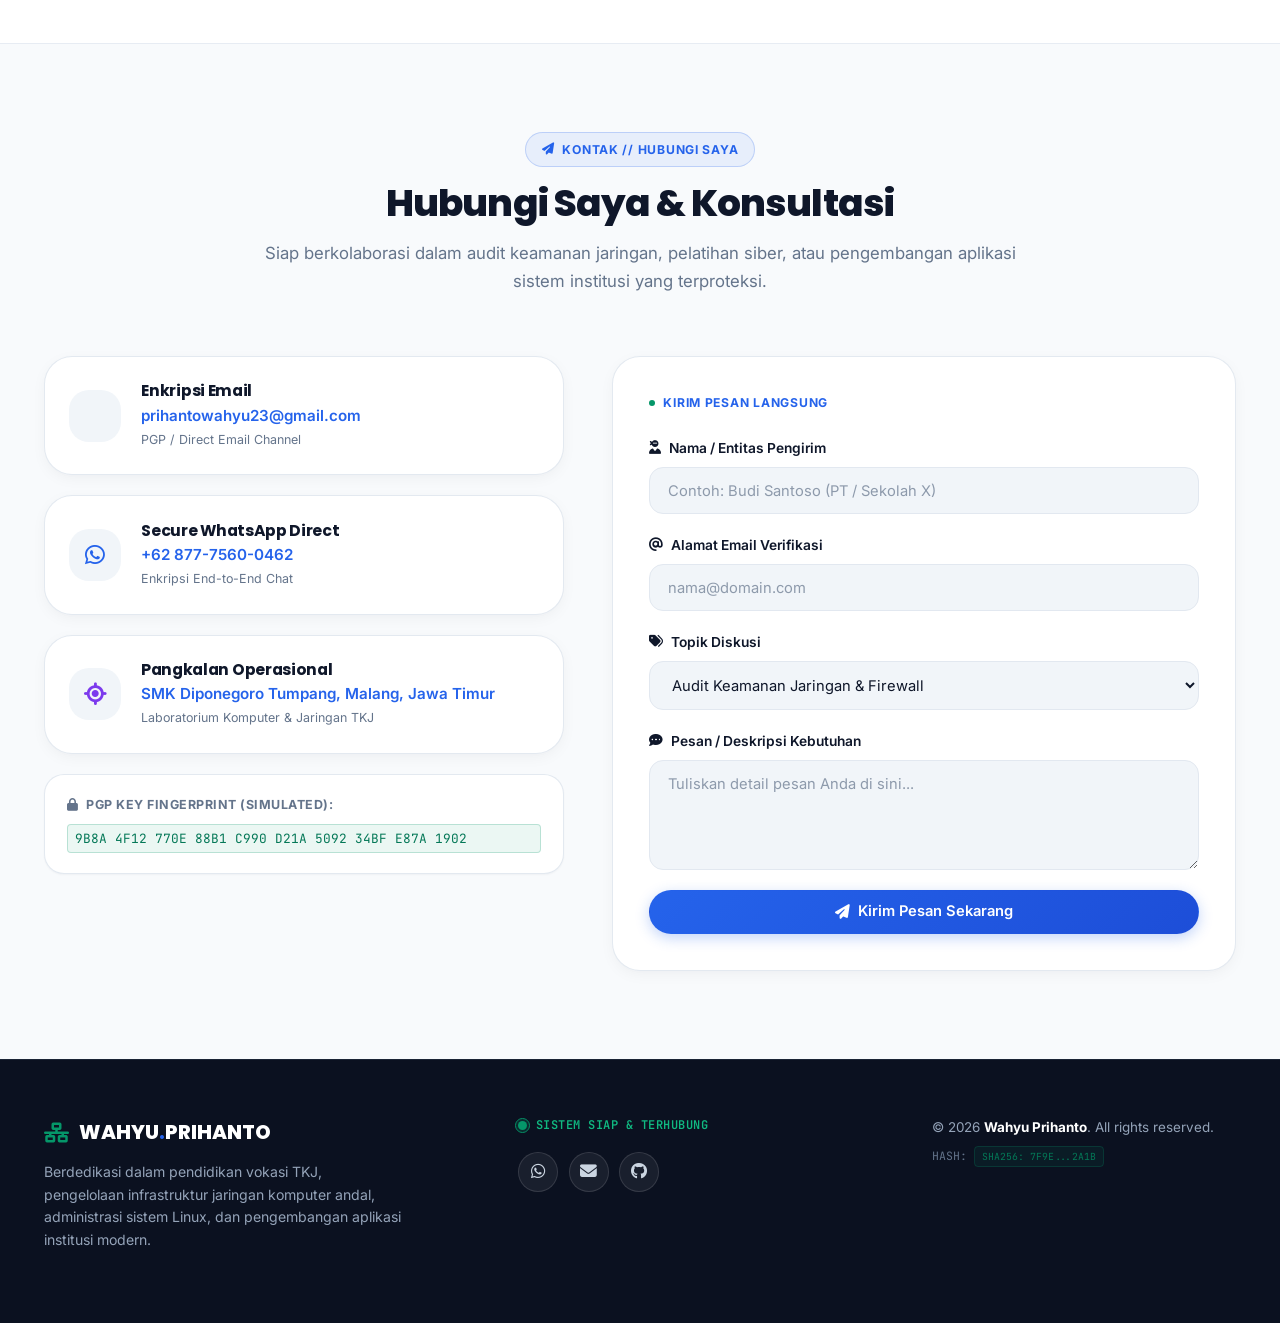
==== commit f616c7da: "fix: hilangkan gelar S.Kom dari nama Wahyu Prihanto di seluruh halaman" ====
--- a/index.html
+++ b/index.html
@@ -260,7 +260,7 @@
                         <div class="unified-header-box">
                             <span class="unified-kicker"><i class="fas fa-terminal"></i> EXECUTIVE PORTFOLIO &amp; PROFILE</span>
                             <h1 class="unified-title">
-                                Wahyu <span class="text-gradient-cyber">Prihanto, S.Kom</span>
+                                Wahyu <span class="text-gradient-cyber">Prihanto</span>
                             </h1>
                             <div class="unified-typing-container">
                                 <i class="fas fa-angle-right typing-arrow"></i>
